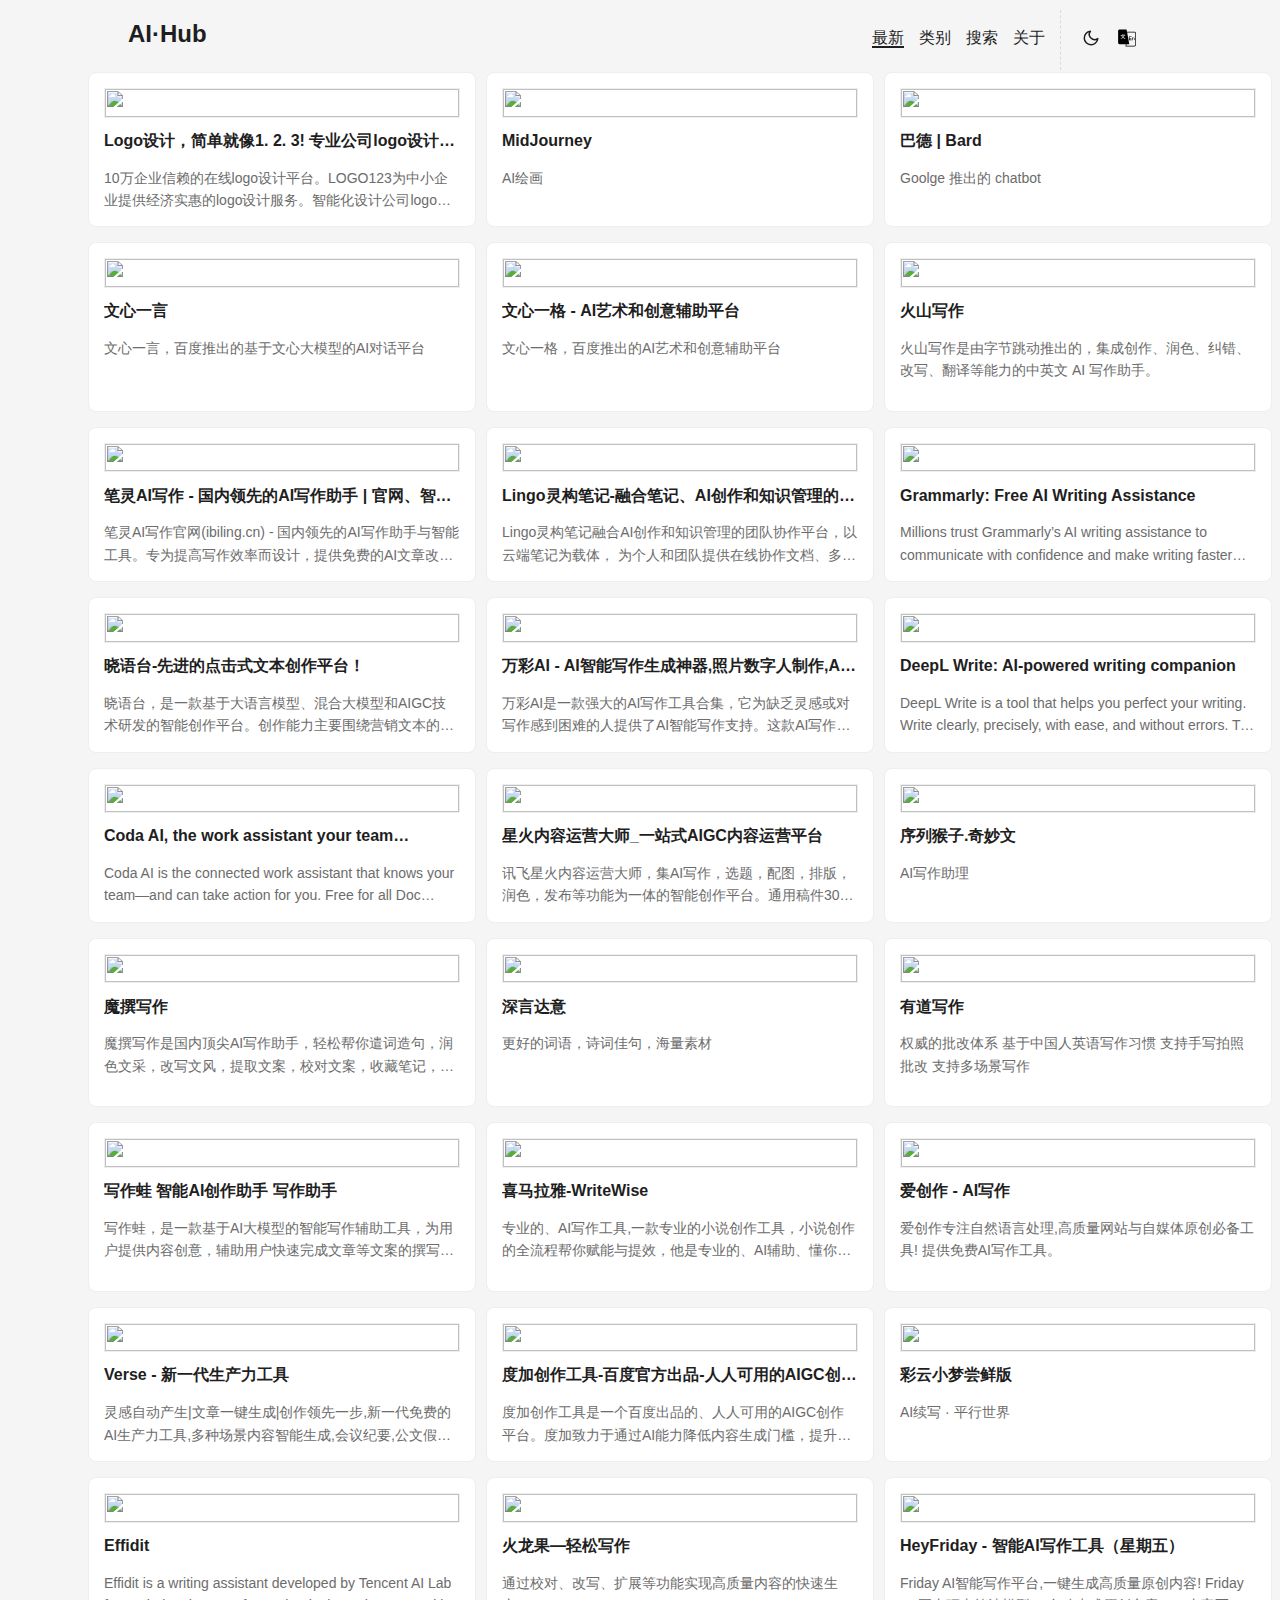
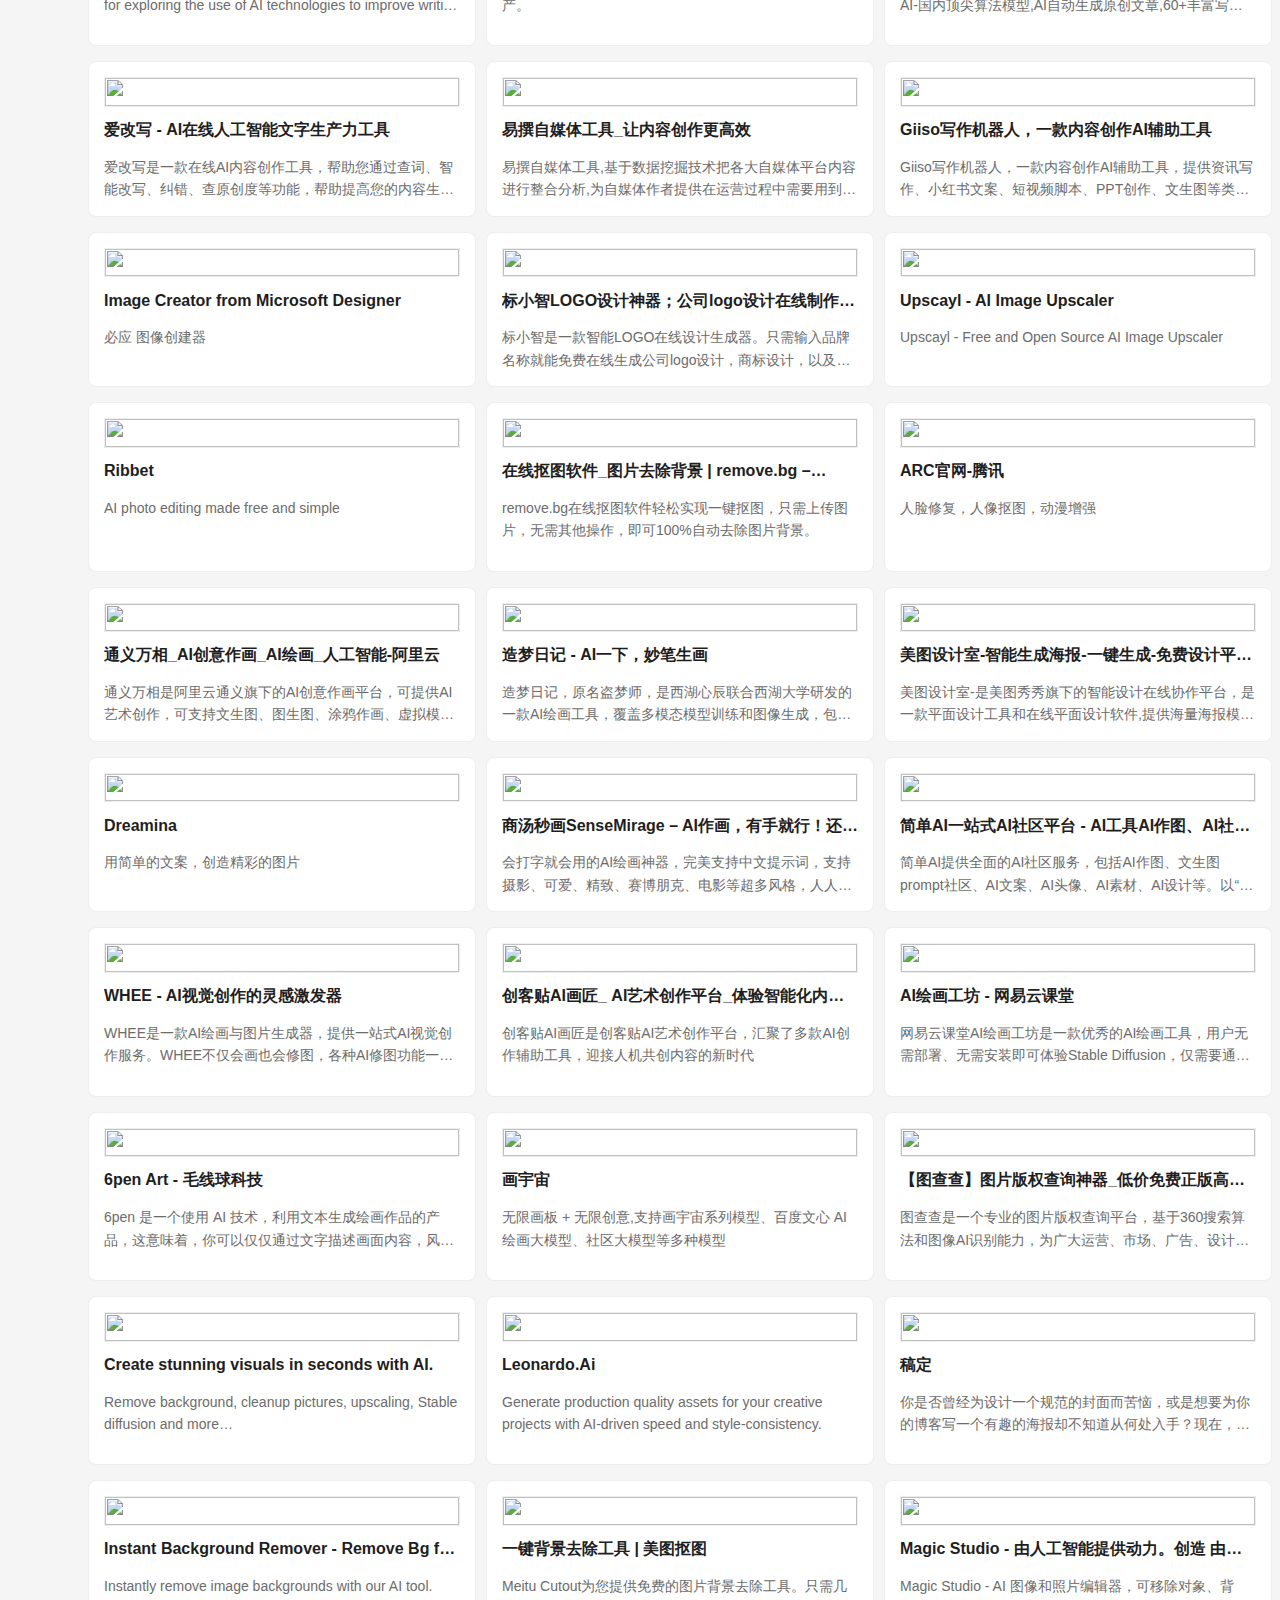
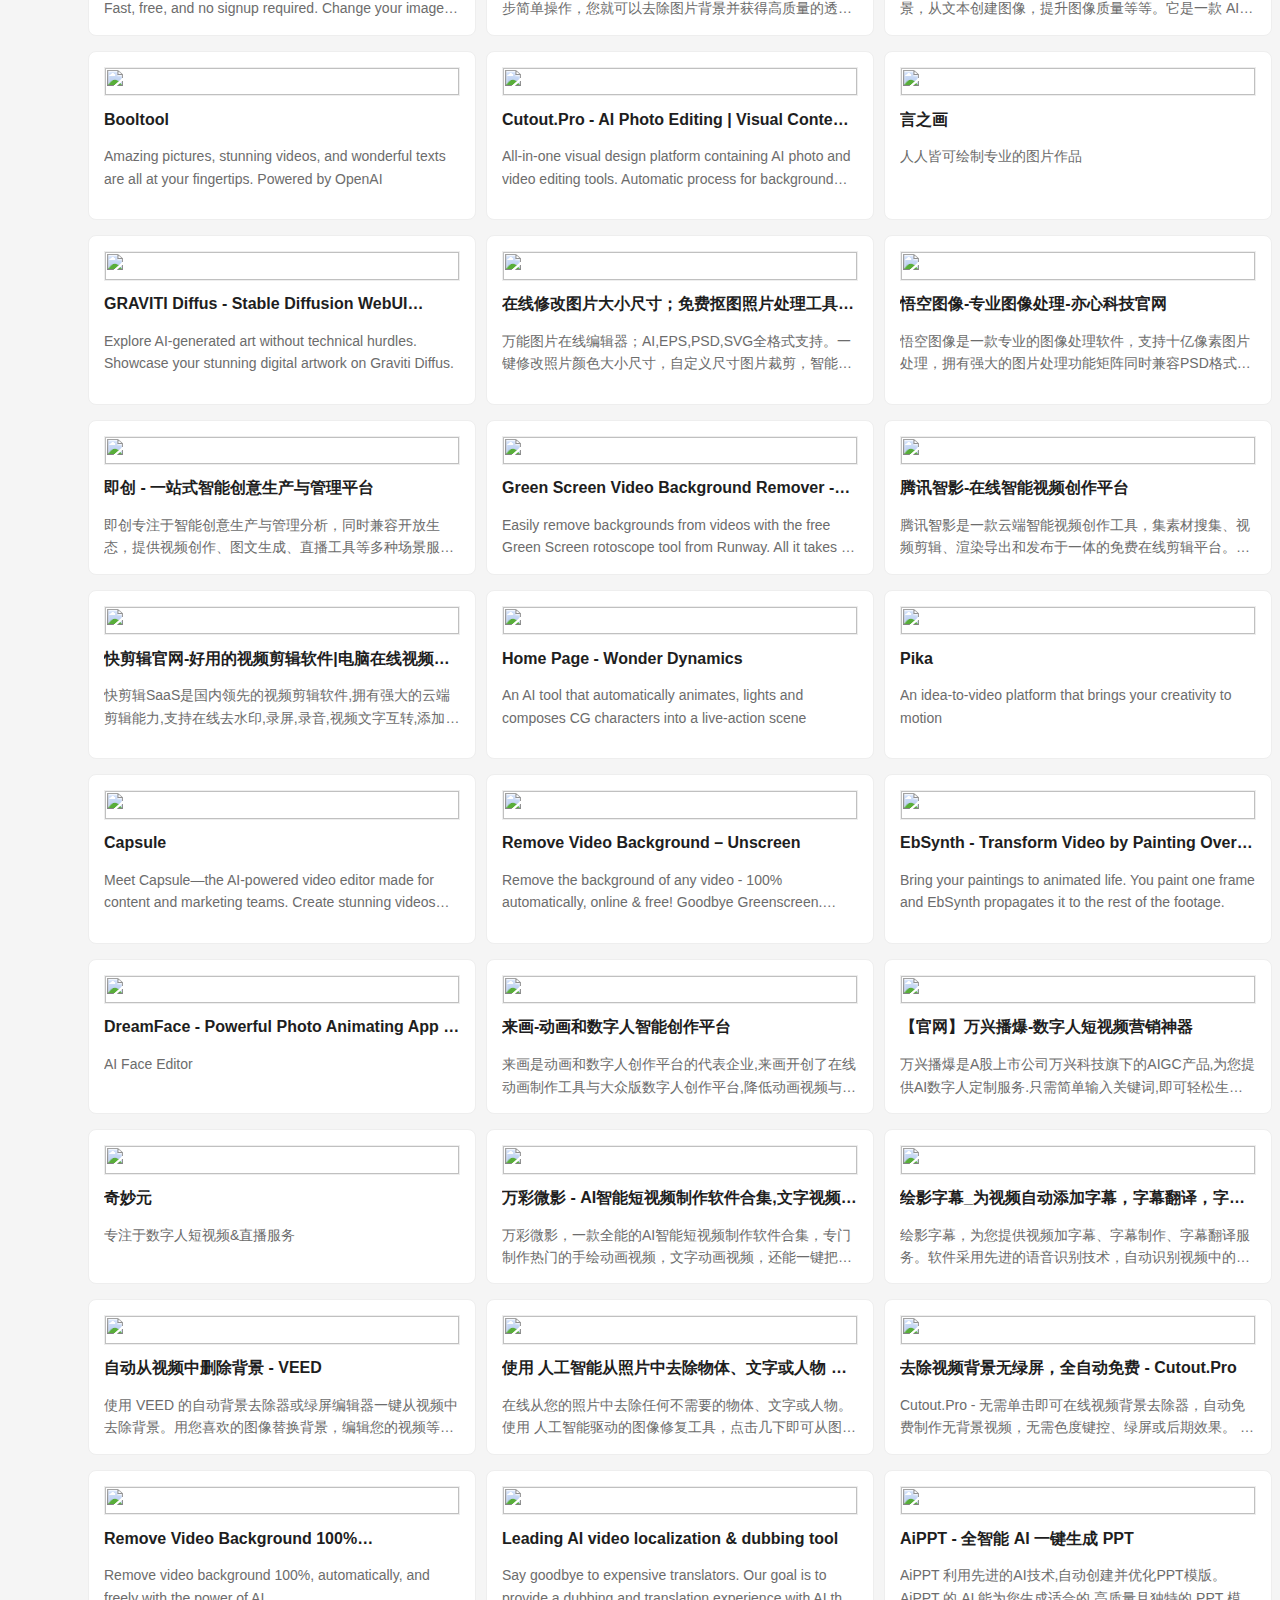
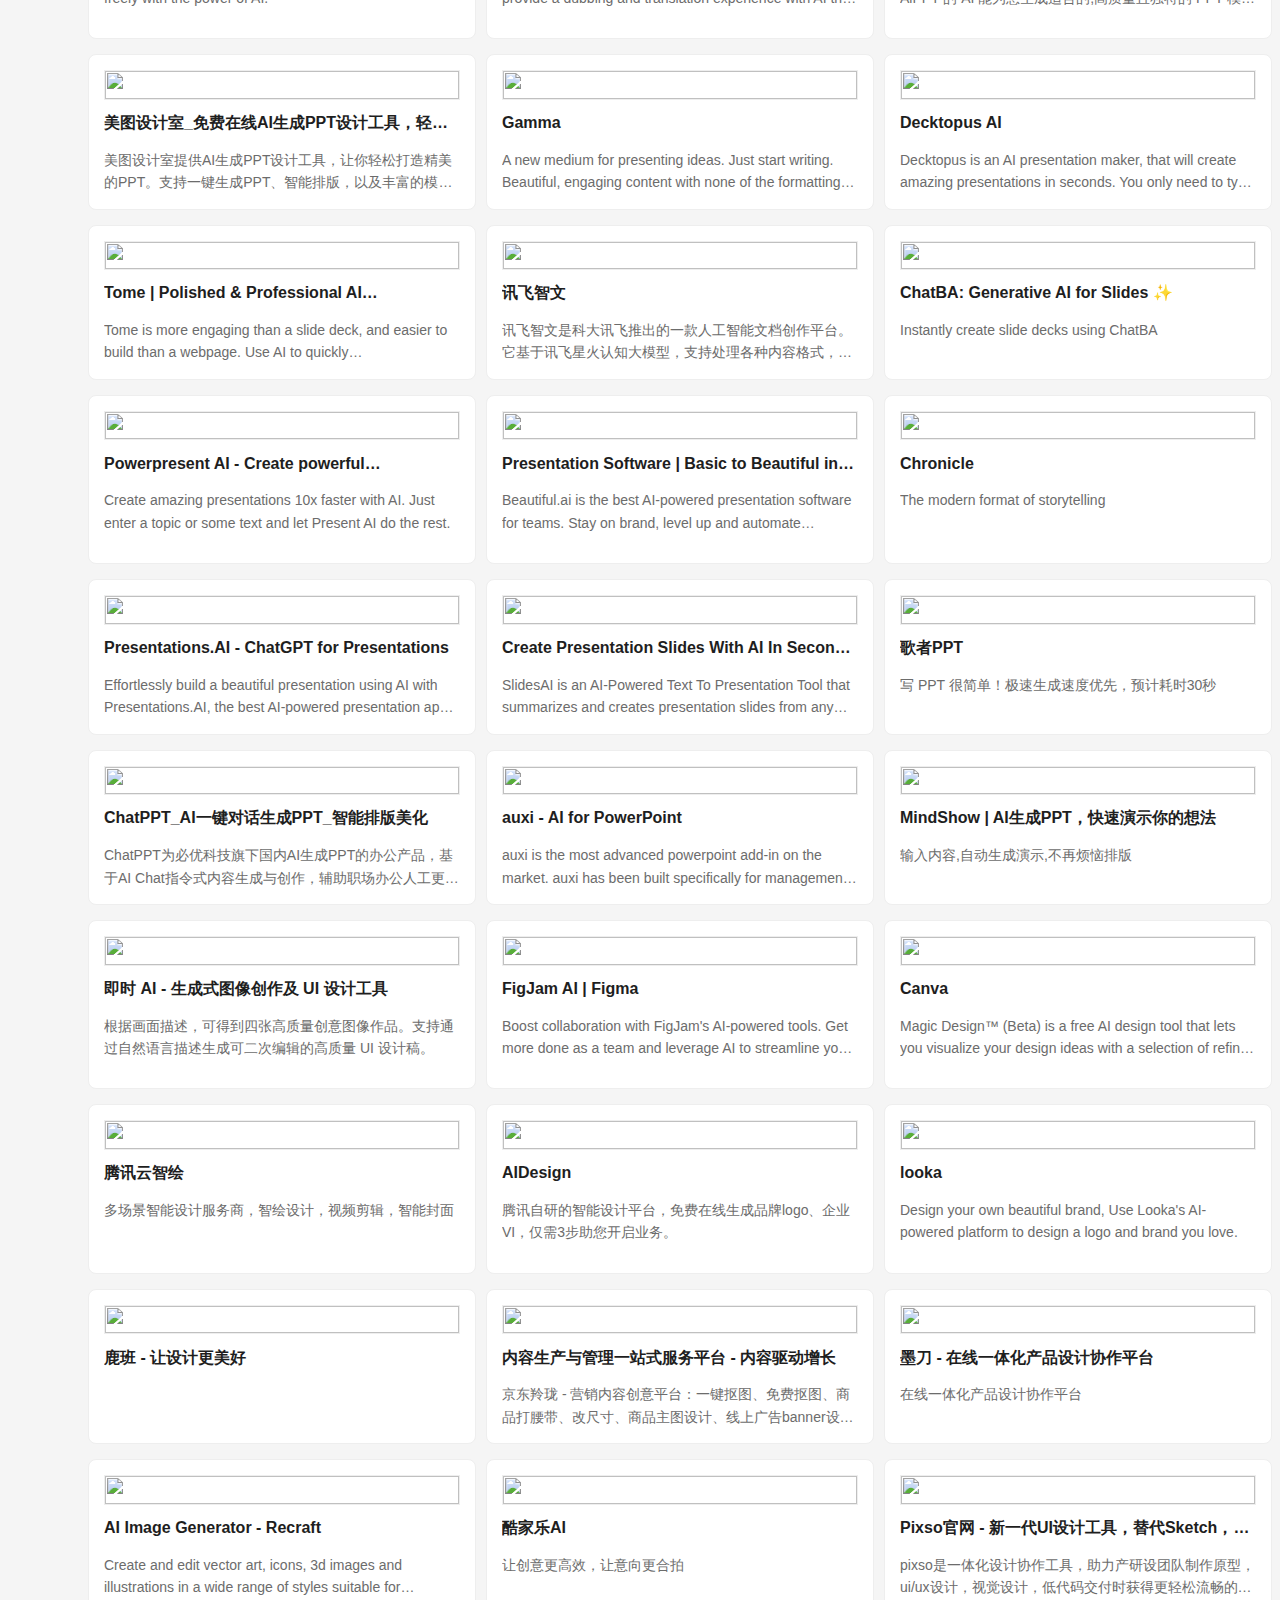
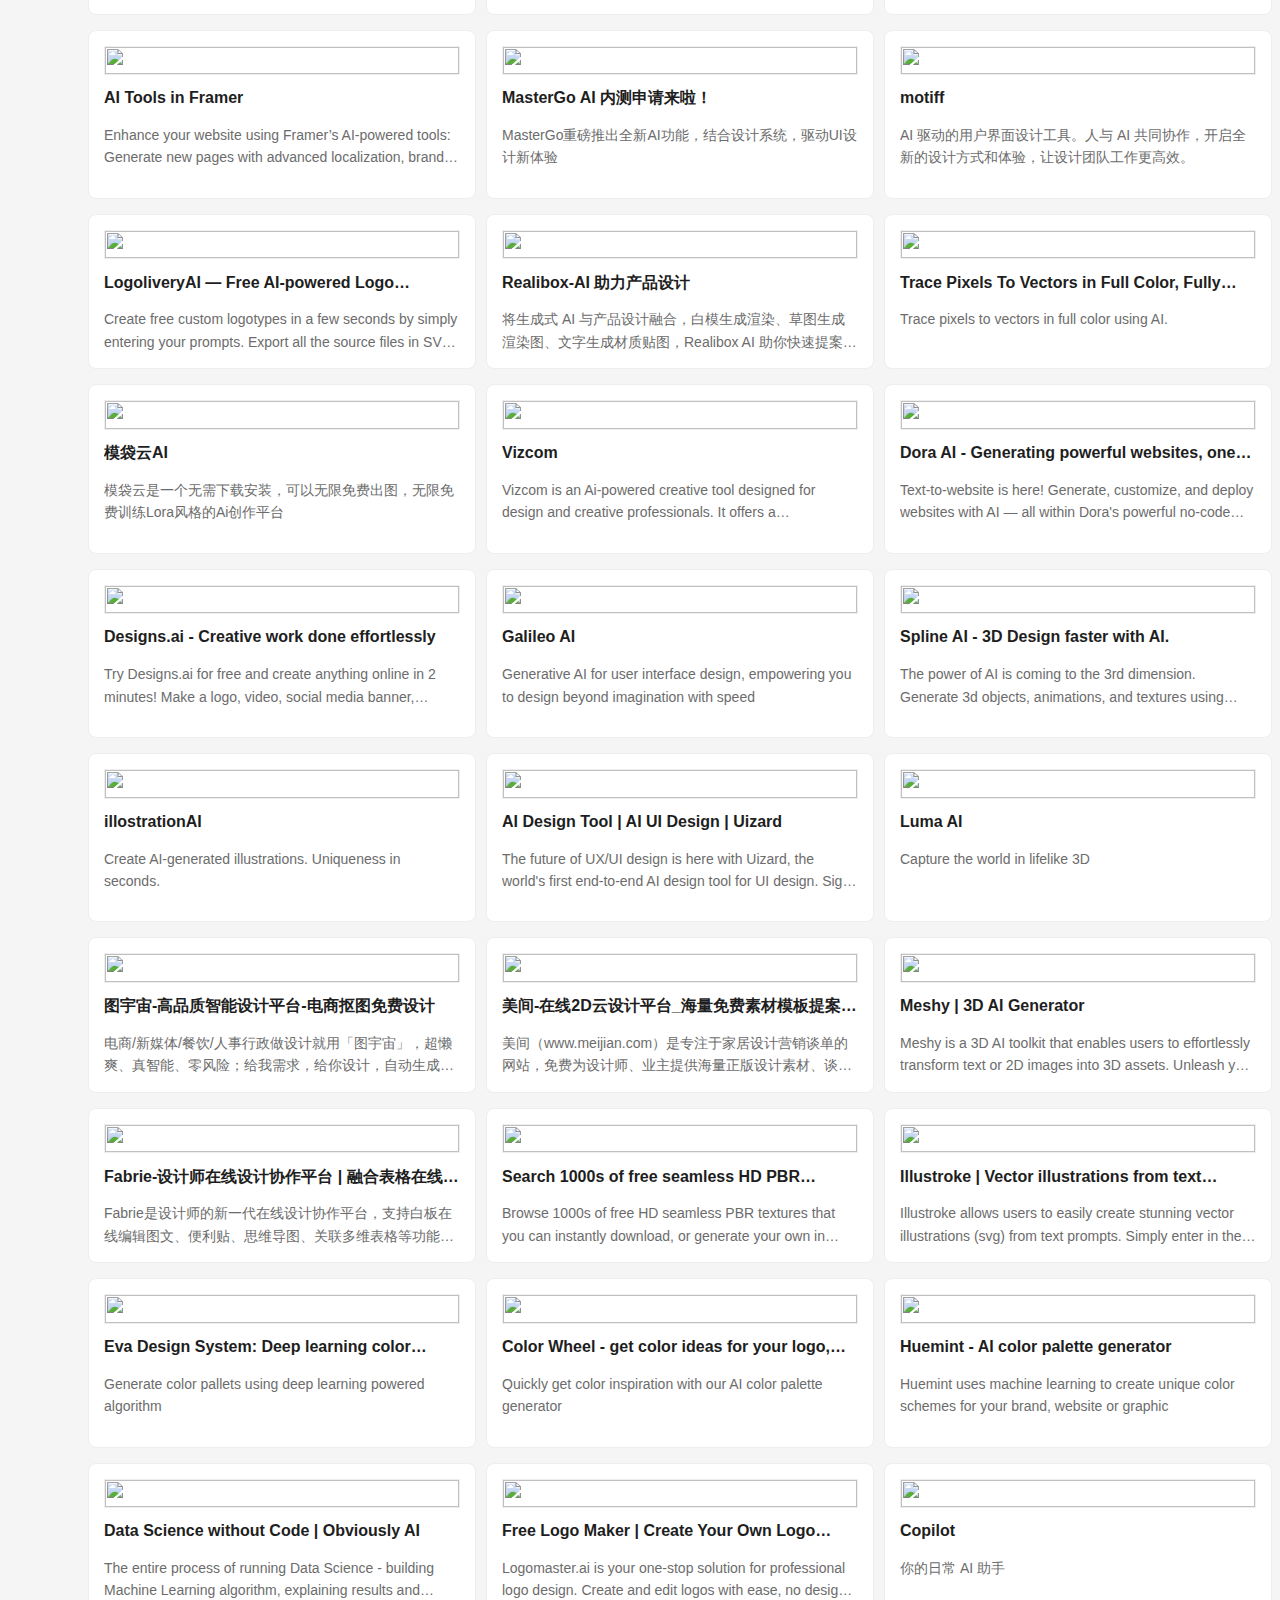
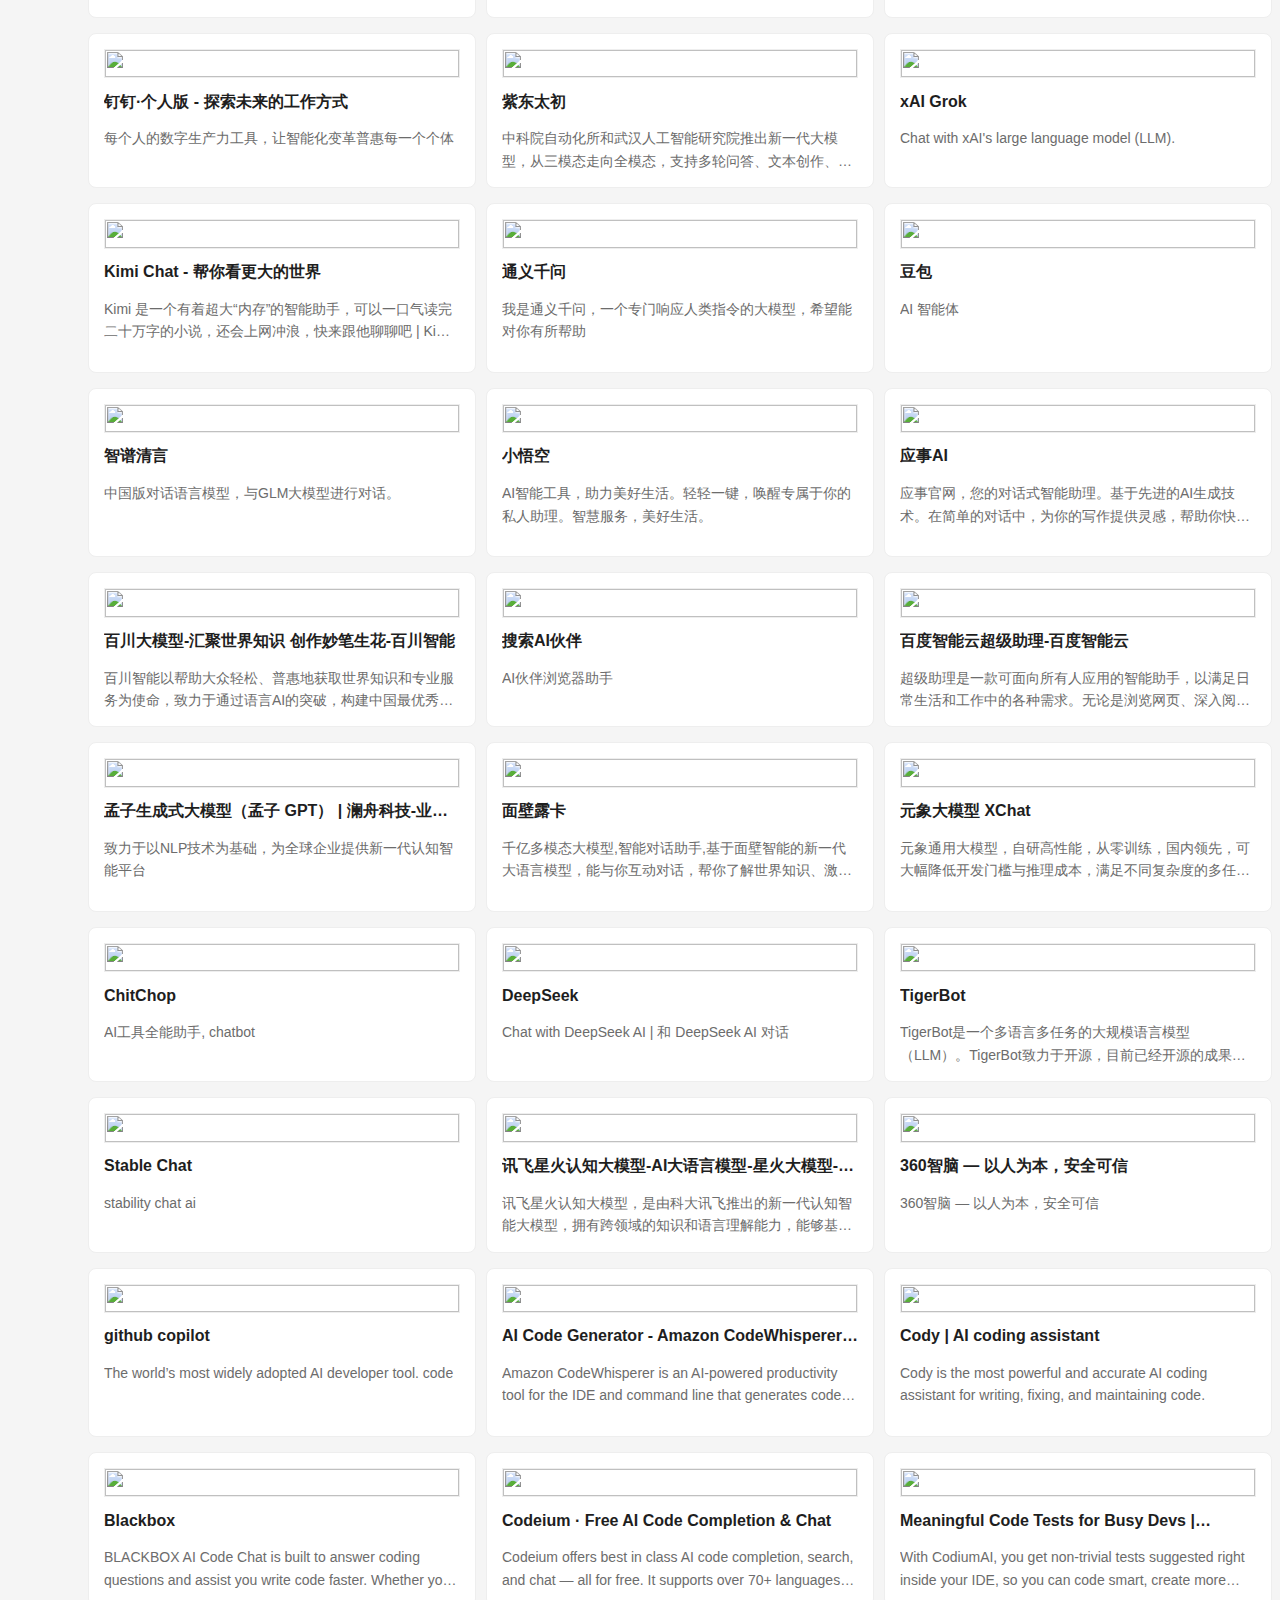
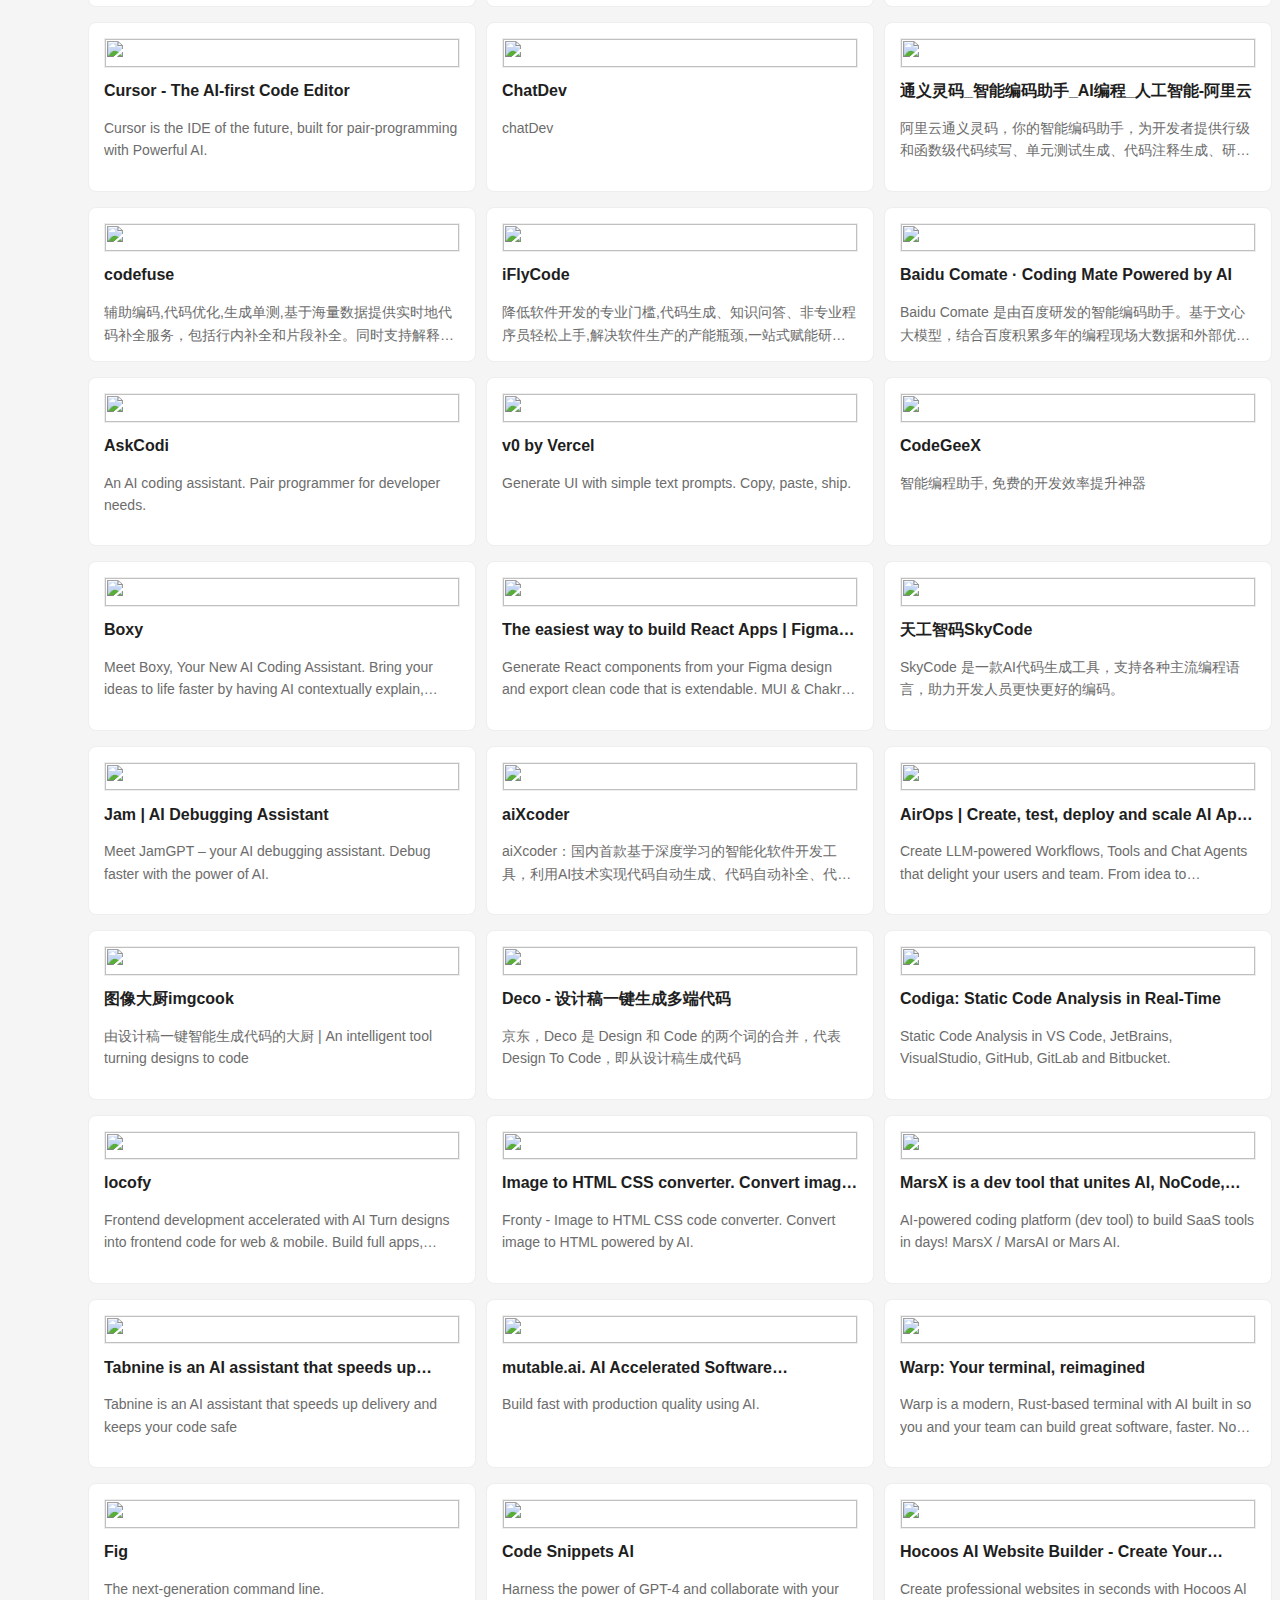
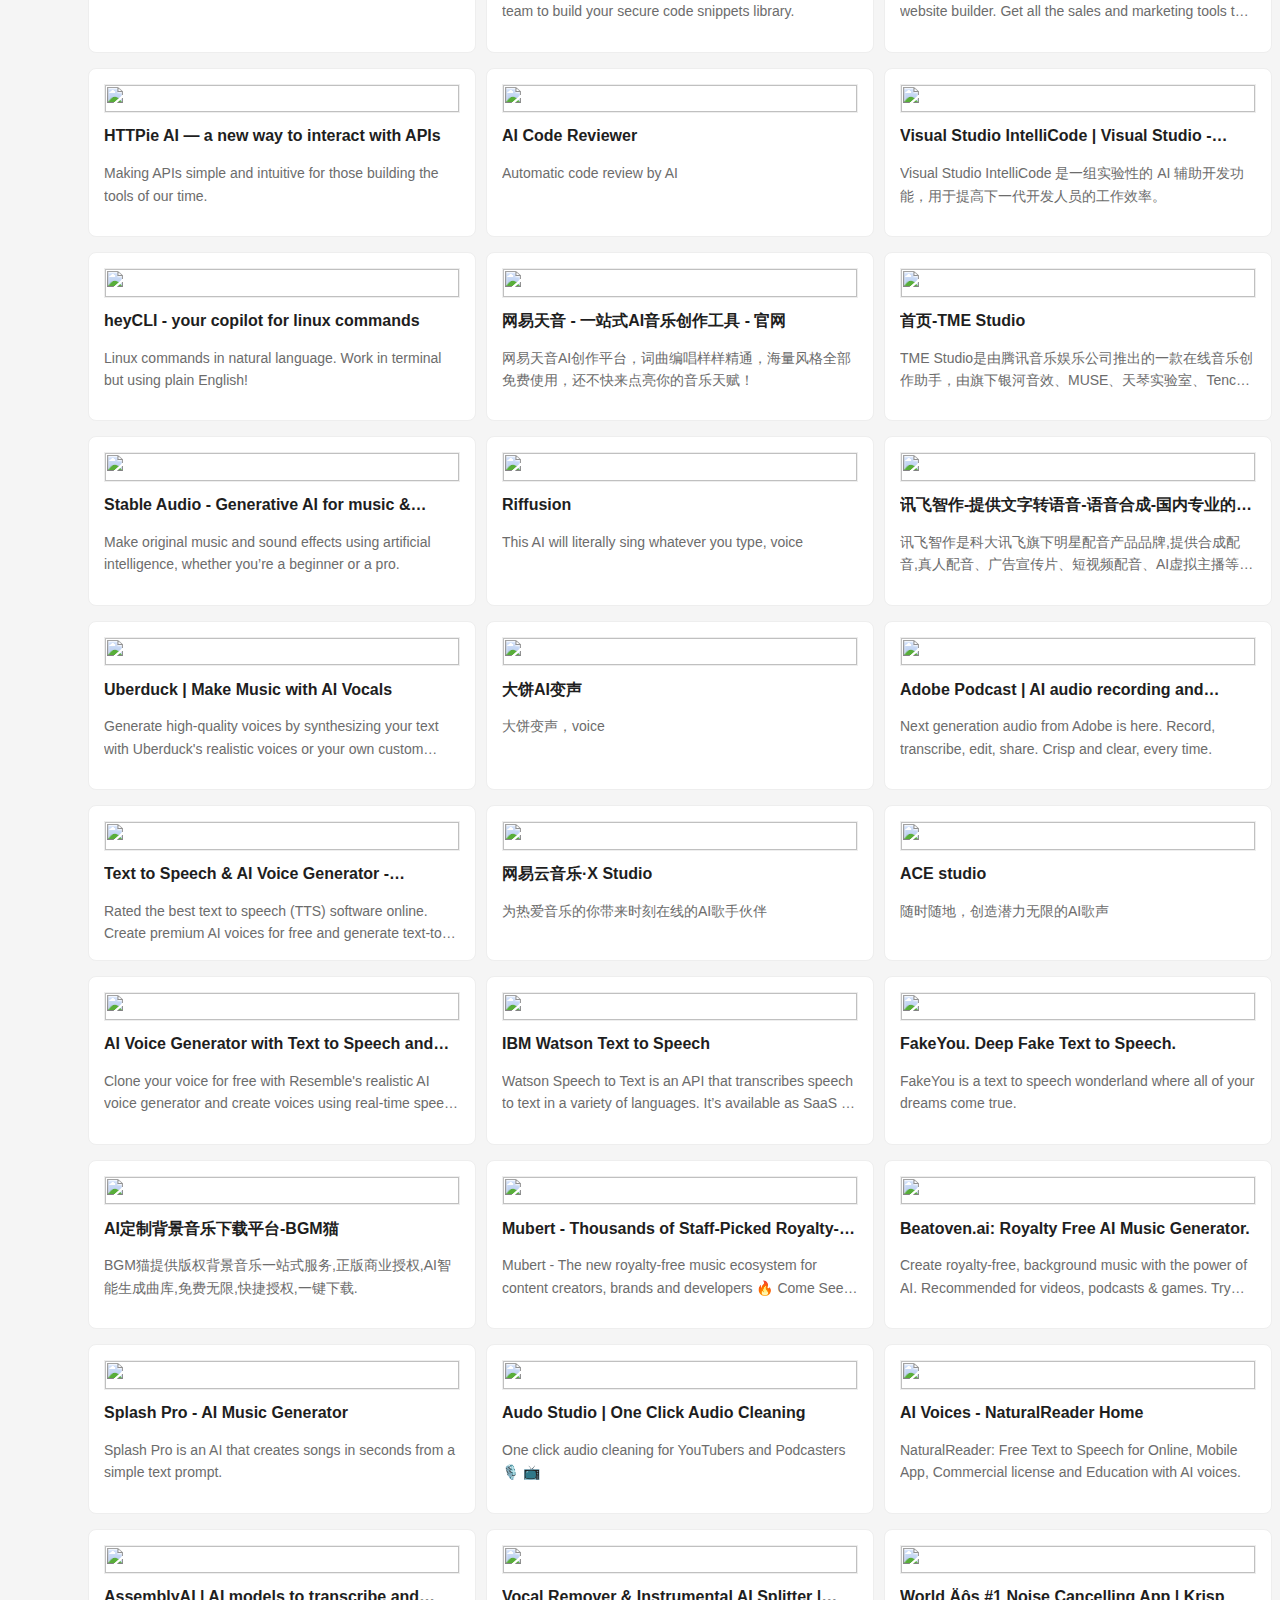
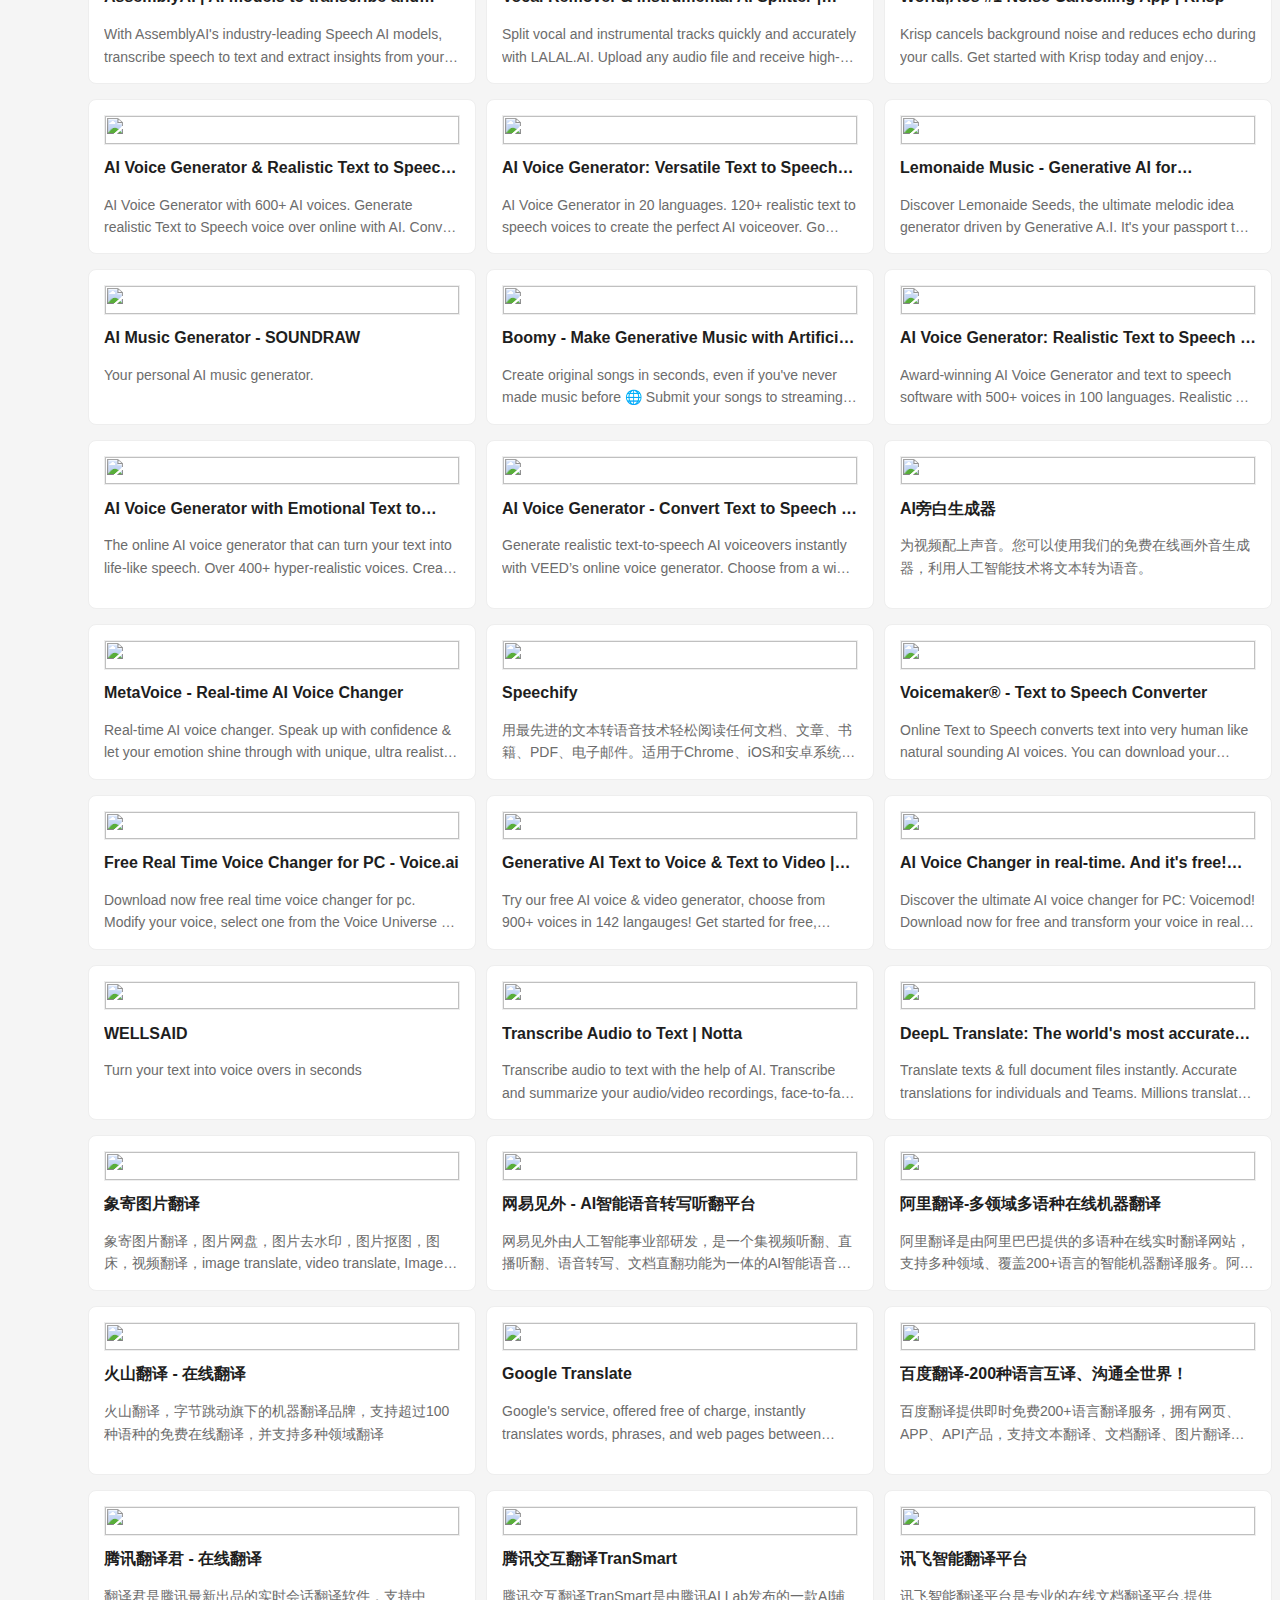
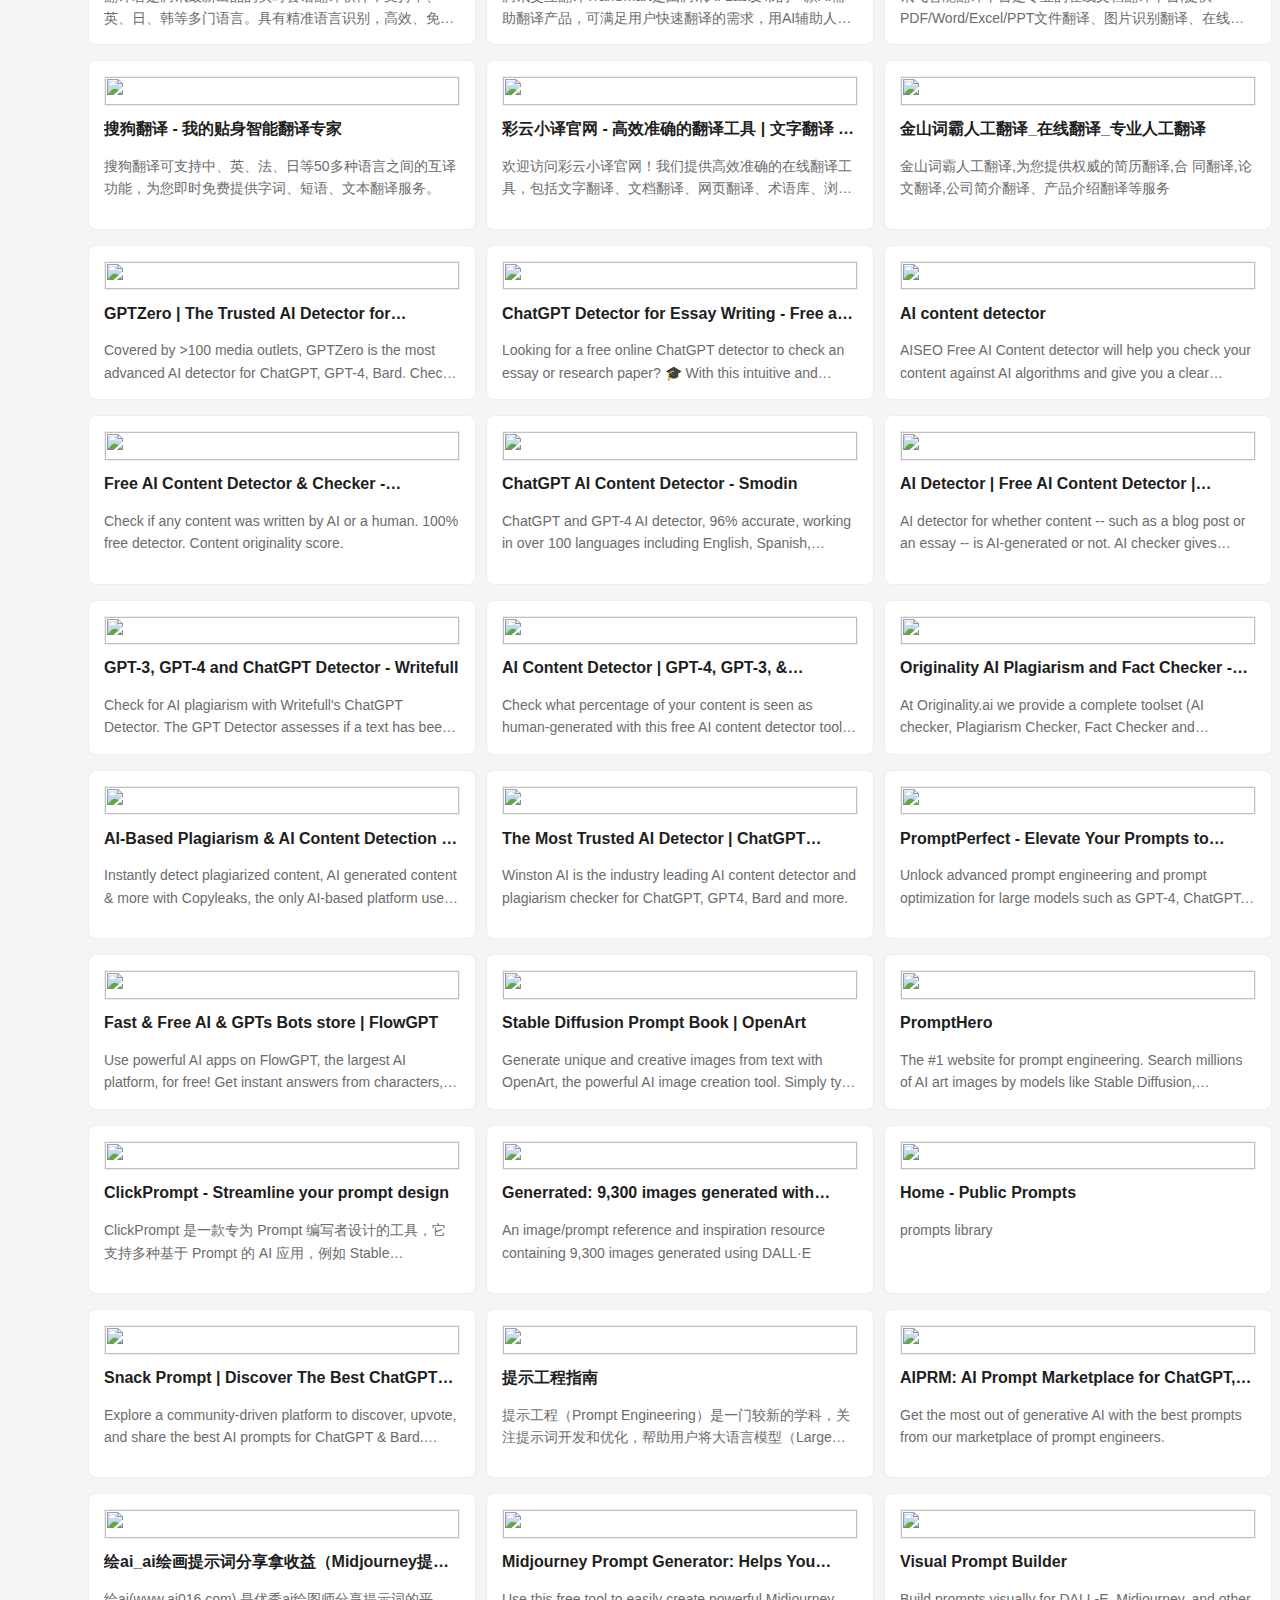
==== index.html @ 4cd839b5 "add html" ====
<!DOCTYPE html>
<html lang="zh-CH">
  <head>
    <title>Ai·Hub</title>
    <link rel="stylesheet" href="../asserts/css/header.css" />
    <link rel="icon" href="http://127.0.0.1:5500/logo.ico" />
    <script src="https://ajax.googleapis.com/ajax/libs/jquery/3.5.1/jquery.min.js"></script>
  </head>
  <body class="list" id="top">
    <script>
      if (localStorage.getItem("pref-theme") === "dark") {
        document.body.classList.add("dark");
      } else if (localStorage.getItem("pref-theme") === "light") {
        document.body.classList.remove("dark");
      } else if (window.matchMedia("(prefers-color-scheme: dark)").matches) {
        document.body.classList.add("dark");
      }
    </script>

    <header class="header">
      <nav class="nav">
        <div class="header-title">
          <!-- <img src="http://127.0.0.1:5500/logo.svg" alt="" /> -->
          <!-- <img src="http://127.0.0.1:5500/logo.svg"></img> -->

          <a
            href="https://lilianweng.github.io/"
            accesskey="h"
            title="Ai Hub (Alt + H)"
            >AI·Hub</a
          >
        </div>

        <ul id="menu">
          <li>
            <a href="http://127.0.0.1:5500" title="最新">
              
              <span class="active">最新</span>
              
            </a>
          </li>
          <li>
            <a href="http://127.0.0.1:5500/categories" title="类别">
              
              <span>类别</span>
              
            </a>
          </li>
          <li>
            <a href="http://127.0.0.1:5500/search" title="搜索" id="search">
              
              <span>搜索</span>
              
            </a>
          </li>
          <li>
            <a href="http://127.0.0.1:5500/about" title="关于">
              
              <span>关于</span>
              
            </a>
          </li>
          <li class="delimiter"></li>

          <div class="logo">
            <li>
              <span class="logo-switches">
                <button id="theme-toggle" accesskey="t" title="(Alt + T)">
                  <svg
                    id="moon"
                    xmlns="http://www.w3.org/2000/svg"
                    width="24"
                    height="24"
                    viewBox="0 0 24 24"
                    fill="none"
                    stroke="currentColor"
                    stroke-width="2"
                    stroke-linecap="round"
                    stroke-linejoin="round"
                  >
                    <path
                      d="M21 12.79A9 9 0 1 1 11.21 3 7 7 0 0 0 21 12.79z"
                    ></path>
                  </svg>
                  <svg
                    id="sun"
                    xmlns="http://www.w3.org/2000/svg"
                    width="24"
                    height="24"
                    viewBox="0 0 24 24"
                    fill="none"
                    stroke="currentColor"
                    stroke-width="2"
                    stroke-linecap="round"
                    stroke-linejoin="round"
                  >
                    <circle cx="12" cy="12" r="5"></circle>
                    <line x1="12" y1="1" x2="12" y2="3"></line>
                    <line x1="12" y1="21" x2="12" y2="23"></line>
                    <line x1="4.22" y1="4.22" x2="5.64" y2="5.64"></line>
                    <line x1="18.36" y1="18.36" x2="19.78" y2="19.78"></line>
                    <line x1="1" y1="12" x2="3" y2="12"></line>
                    <line x1="21" y1="12" x2="23" y2="12"></line>
                    <line x1="4.22" y1="19.78" x2="5.64" y2="18.36"></line>
                    <line x1="18.36" y1="5.64" x2="19.78" y2="4.22"></line>
                  </svg>
                </button>
              </span>
            </li>
            <li>
              <span class="language-switchs">
                <button id="language-toggle" accesskey="l" title="(Alt + L)">
                  <svg
                    t="1701707425758"
                    class="icon"
                    viewBox="0 0 1070 1024"
                    version="1.1"
                    xmlns="http://www.w3.org/2000/svg"
                    p-id="11890"
                    width="200"
                    height="200"
                  >
                    <path
                      d="M232.58156522 358.13286957C244.86956522 394.4626087 265.17147826 425.984 293.48730435 453.76556522c24.04173913-26.17878261 42.2066087-58.23443478 53.96034782-95.63269565H232.58156522z"
                      p-id="11891"
                    ></path>
                    <path
                      d="M981.61530435 143.36h-448.77913044L507.19165217 6.05495652h-416.72347826c-45.94643478 0-83.34469565 37.39826087-83.34469565 83.34469565v708.42991305c0 45.94643478 37.39826087 83.34469565 83.34469565 83.34469565h379.85947826l-30.45286956 137.30504348h541.74052174c45.94643478 0 83.34469565-37.39826087 83.34469565-83.34469565V226.70469565c0-45.94643478-37.39826087-83.34469565-83.34469565-83.34469565zM415.83304348 564.35756522c-49.152-18.16486957-89.75582609-41.13808696-122.34573913-67.85113044-34.19269565 30.45286957-76.93356522 52.89182609-126.61982609 66.7826087l-17.09634783-28.31582609c48.61773913-12.82226087 89.22156522-32.05565217 121.2772174-59.30295652-33.12417391-33.65843478-56.0973913-72.65947826-68.91965218-117.00313044h-46.48069565v-32.05565217H276.92521739c-7.47965217-13.89078261-17.09634783-27.24730435-28.31582609-40.06956522l32.05565218-11.75373913c11.21947826 14.42504348 21.37043478 31.5213913 30.45286956 51.28904348h115.9346087v32.05565218h-46.48069565c-14.95930435 45.94643478-36.32973913 84.41321739-64.64556522 115.40034782 31.5213913 25.11026087 71.05669565 45.94643478 117.5373913 63.04278261l-17.63060869 27.78156522z m607.45460869 370.24278261c0 22.97321739-18.69913043 41.67234783-41.67234782 41.67234782H492.23234783l20.83617391-95.63269565h156.53843478l-89.22156522-497.39686957-0.53426087 2.67130435-3.73982608-19.76765217 1.06852174 0.53426087-32.58991305-181.64869565H982.14956522c22.97321739 0 41.67234783 18.69913043 41.67234782 41.67234782v707.89565218z"
                      p-id="11892"
                    ></path>
                    <path
                      d="M684.56626087 541.38434783h114.86608696v-30.45286957h-114.86608696V450.02573913h122.34573913v-30.45286956h-158.14121739v219.04695652h162.94956522V608.16695652h-127.15408696v-66.78260869z m239.88313043-65.71408696c-9.61669565 0-18.16486957 1.60278261-26.1787826 5.87686956-7.47965217 3.73982609-14.95930435 9.61669565-20.83617392 17.09634783V479.94434783h-34.72695652v158.67547826h34.72695652v-95.63269566c1.06852174-12.82226087 5.3426087-22.43895652 12.82226087-29.38434782 6.41113043-5.87686957 13.89078261-9.08243478 22.43895652-9.08243478 24.04173913 0 35.79547826 12.82226087 35.79547826 39.00104347v94.56417392h34.72695653v-97.76973913c1.06852174-43.27513043-19.2333913-64.64556522-58.76869566-64.64556522z"
                      p-id="11893"
                    ></path>
                  </svg>
                </button>
              </span>
            </li>
          </div>
        </ul>
      </nav>
    </header>
    <main>
      
<div class="tab-content">
  <div class="card-content">
    
    <card>
      <a href="https://www.logo123.com/" target="_blank">
        <img src="asserts/img/www_logo123_com.png" alt="" />
      </a>
      <header class="entry-header">
        <h2>Logo设计，简单就像1. 2. 3! 专业公司logo设计平台 - LOGO123</h2>
      </header>
      <section class="entry-content">
        <p>10万企业信赖的在线logo设计平台。LOGO123为中小企业提供经济实惠的logo设计服务。智能化设计公司logo，商标设计，标志设计及企业VI。在线下单，立刻获得原创logo设计方案！</p>
      </section>
      <!-- <footer class="entry-footer">
        <p>Date: April 15, 2022 | Estimated Read</p>
      </footer> -->
      <!-- <a
        class="entry-link"
        aria-label="post link to Learning with not Enough Data Part 3: Data Generation"
        href="https://lilianweng.github.io/posts/2022-04-15-data-gen/"
      ></a> -->
    </card>
    
    <card>
      <a href="https://www.midjourney.com/home" target="_blank">
        <img src="asserts/img/midjourney.png" alt="" />
      </a>
      <header class="entry-header">
        <h2>MidJourney</h2>
      </header>
      <section class="entry-content">
        <p>AI绘画</p>
      </section>
      <!-- <footer class="entry-footer">
        <p>Date: April 15, 2022 | Estimated Read</p>
      </footer> -->
      <!-- <a
        class="entry-link"
        aria-label="post link to Learning with not Enough Data Part 3: Data Generation"
        href="https://lilianweng.github.io/posts/2022-04-15-data-gen/"
      ></a> -->
    </card>
    
    <card>
      <a href="https://bard.google.com/chat/" target="_blank">
        <img src="asserts/img/bard.png" alt="" />
      </a>
      <header class="entry-header">
        <h2>巴德 | Bard</h2>
      </header>
      <section class="entry-content">
        <p>Goolge 推出的 chatbot</p>
      </section>
      <!-- <footer class="entry-footer">
        <p>Date: April 15, 2022 | Estimated Read</p>
      </footer> -->
      <!-- <a
        class="entry-link"
        aria-label="post link to Learning with not Enough Data Part 3: Data Generation"
        href="https://lilianweng.github.io/posts/2022-04-15-data-gen/"
      ></a> -->
    </card>
    
    <card>
      <a href="https://yiyan.baidu.com/" target="_blank">
        <img src="asserts/img/yiyan_baidu_com.png" alt="" />
      </a>
      <header class="entry-header">
        <h2>文心一言</h2>
      </header>
      <section class="entry-content">
        <p>文心一言，百度推出的基于文心大模型的AI对话平台</p>
      </section>
      <!-- <footer class="entry-footer">
        <p>Date: April 15, 2022 | Estimated Read</p>
      </footer> -->
      <!-- <a
        class="entry-link"
        aria-label="post link to Learning with not Enough Data Part 3: Data Generation"
        href="https://lilianweng.github.io/posts/2022-04-15-data-gen/"
      ></a> -->
    </card>
    
    <card>
      <a href="https://yige.baidu.com" target="_blank">
        <img src="asserts/img/yige_baidu_com.png" alt="" />
      </a>
      <header class="entry-header">
        <h2>文心一格 - AI艺术和创意辅助平台</h2>
      </header>
      <section class="entry-content">
        <p>文心一格，百度推出的AI艺术和创意辅助平台</p>
      </section>
      <!-- <footer class="entry-footer">
        <p>Date: April 15, 2022 | Estimated Read</p>
      </footer> -->
      <!-- <a
        class="entry-link"
        aria-label="post link to Learning with not Enough Data Part 3: Data Generation"
        href="https://lilianweng.github.io/posts/2022-04-15-data-gen/"
      ></a> -->
    </card>
    
    <card>
      <a href="https://writingo.net/document" target="_blank">
        <img src="asserts/img/writingo_net.png" alt="" />
      </a>
      <header class="entry-header">
        <h2>火山写作</h2>
      </header>
      <section class="entry-content">
        <p>火山写作是由字节跳动推出的，集成创作、润色、纠错、改写、翻译等能力的中英文 AI 写作助手。</p>
      </section>
      <!-- <footer class="entry-footer">
        <p>Date: April 15, 2022 | Estimated Read</p>
      </footer> -->
      <!-- <a
        class="entry-link"
        aria-label="post link to Learning with not Enough Data Part 3: Data Generation"
        href="https://lilianweng.github.io/posts/2022-04-15-data-gen/"
      ></a> -->
    </card>
    
    <card>
      <a href="https://ibiling.cn/" target="_blank">
        <img src="asserts/img/ibiling_cn.png" alt="" />
      </a>
      <header class="entry-header">
        <h2>笔灵AI写作 - 国内领先的AI写作助手 | 官网、智能工具、免费改写</h2>
      </header>
      <section class="entry-content">
        <p>笔灵AI写作官网(ibiling.cn) - 国内领先的AI写作助手与智能工具。专为提高写作效率而设计，提供免费的AI文章改写、论文辅助、商业计划书撰写等服务。无论是学术写作还是商业文案，笔灵AI写作都能快速生成高质量内容，简化您的写作过程。</p>
      </section>
      <!-- <footer class="entry-footer">
        <p>Date: April 15, 2022 | Estimated Read</p>
      </footer> -->
      <!-- <a
        class="entry-link"
        aria-label="post link to Learning with not Enough Data Part 3: Data Generation"
        href="https://lilianweng.github.io/posts/2022-04-15-data-gen/"
      ></a> -->
    </card>
    
    <card>
      <a href="https://88lingo.com/ai?utm_id=577" target="_blank">
        <img src="asserts/img/88lingo_com.png" alt="" />
      </a>
      <header class="entry-header">
        <h2>Lingo灵构笔记-融合笔记、AI创作和知识管理的团队协作平台</h2>
      </header>
      <section class="entry-content">
        <p>Lingo灵构笔记融合AI创作和知识管理的团队协作平台，以云端笔记为载体， 为个人和团队提供在线协作文档、多维表、流程图、网盘等多形态功能</p>
      </section>
      <!-- <footer class="entry-footer">
        <p>Date: April 15, 2022 | Estimated Read</p>
      </footer> -->
      <!-- <a
        class="entry-link"
        aria-label="post link to Learning with not Enough Data Part 3: Data Generation"
        href="https://lilianweng.github.io/posts/2022-04-15-data-gen/"
      ></a> -->
    </card>
    
    <card>
      <a href="https://www.grammarly.com" target="_blank">
        <img src="asserts/img/www_grammarly_com.png" alt="" />
      </a>
      <header class="entry-header">
        <h2>Grammarly: Free AI Writing Assistance</h2>
      </header>
      <section class="entry-content">
        <p>Millions trust Grammarly’s AI writing assistance to communicate with confidence and make writing faster and more delightful. Getting started is simple — download the app today.</p>
      </section>
      <!-- <footer class="entry-footer">
        <p>Date: April 15, 2022 | Estimated Read</p>
      </footer> -->
      <!-- <a
        class="entry-link"
        aria-label="post link to Learning with not Enough Data Part 3: Data Generation"
        href="https://lilianweng.github.io/posts/2022-04-15-data-gen/"
      ></a> -->
    </card>
    
    <card>
      <a href="https://www.xiaoyutai.com/" target="_blank">
        <img src="asserts/img/www_xiaoyutai_com.png" alt="" />
      </a>
      <header class="entry-header">
        <h2>晓语台-先进的点击式文本创作平台！</h2>
      </header>
      <section class="entry-content">
        <p>晓语台，是一款基于大语言模型、混合大模型和AIGC技术研发的智能创作平台。创作能力主要围绕营销文本的AI创作，覆盖了行业、平台、职业等不同场景500余款创作主题，旨在助力企业与自媒体人便捷高效的获取内容创作灵感和营销物料。</p>
      </section>
      <!-- <footer class="entry-footer">
        <p>Date: April 15, 2022 | Estimated Read</p>
      </footer> -->
      <!-- <a
        class="entry-link"
        aria-label="post link to Learning with not Enough Data Part 3: Data Generation"
        href="https://lilianweng.github.io/posts/2022-04-15-data-gen/"
      ></a> -->
    </card>
    
    <card>
      <a href="https://ai.kezhan365.com/inviteCode/FwJFxy" target="_blank">
        <img src="asserts/img/ai_kezhan365_com.png" alt="" />
      </a>
      <header class="entry-header">
        <h2>万彩AI - AI智能写作生成神器,照片数字人制作,AI短视频制作</h2>
      </header>
      <section class="entry-content">
        <p>万彩AI是一款强大的AI写作工具合集，它为缺乏灵感或对写作感到困难的人提供了AI智能写作支持。这款AI写作生成神器可以快速产出精准、直接可用的文案，它的AI创作准确率高达99%，让您的文案内容编写效率提升90%。</p>
      </section>
      <!-- <footer class="entry-footer">
        <p>Date: April 15, 2022 | Estimated Read</p>
      </footer> -->
      <!-- <a
        class="entry-link"
        aria-label="post link to Learning with not Enough Data Part 3: Data Generation"
        href="https://lilianweng.github.io/posts/2022-04-15-data-gen/"
      ></a> -->
    </card>
    
    <card>
      <a href="https://www.deepl.com/write" target="_blank">
        <img src="asserts/img/www_deepl_com.png" alt="" />
      </a>
      <header class="entry-header">
        <h2>DeepL Write: AI-powered writing companion</h2>
      </header>
      <section class="entry-content">
        <p>DeepL Write is a tool that helps you perfect your writing. Write clearly, precisely, with ease, and without errors. Try for free now!</p>
      </section>
      <!-- <footer class="entry-footer">
        <p>Date: April 15, 2022 | Estimated Read</p>
      </footer> -->
      <!-- <a
        class="entry-link"
        aria-label="post link to Learning with not Enough Data Part 3: Data Generation"
        href="https://lilianweng.github.io/posts/2022-04-15-data-gen/"
      ></a> -->
    </card>
    
    <card>
      <a href="https://coda.io/product/ai" target="_blank">
        <img src="asserts/img/coda_io.png" alt="" />
      </a>
      <header class="entry-header">
        <h2>Coda AI, the work assistant your team deserves - Coda</h2>
      </header>
      <section class="entry-content">
        <p>Coda AI is the connected work assistant that knows your team—and can take action for you. Free for all Doc Makers. Discover what's possible with Coda AI.</p>
      </section>
      <!-- <footer class="entry-footer">
        <p>Date: April 15, 2022 | Estimated Read</p>
      </footer> -->
      <!-- <a
        class="entry-link"
        aria-label="post link to Learning with not Enough Data Part 3: Data Generation"
        href="https://lilianweng.github.io/posts/2022-04-15-data-gen/"
      ></a> -->
    </card>
    
    <card>
      <a href="https://turbodesk.xfyun.cn/" target="_blank">
        <img src="asserts/img/turbodesk_xfyun_cn.png" alt="" />
      </a>
      <header class="entry-header">
        <h2>星火内容运营大师_一站式AIGC内容运营平台</h2>
      </header>
      <section class="entry-content">
        <p>讯飞星火内容运营大师，集AI写作，选题，配图，排版，润色，发布等功能为一体的智能创作平台。通用稿件30分钟生成，深度稿件效率翻番。应用于企业公众号，头条，新闻、等场景。释放创意，让内容创作更轻松！</p>
      </section>
      <!-- <footer class="entry-footer">
        <p>Date: April 15, 2022 | Estimated Read</p>
      </footer> -->
      <!-- <a
        class="entry-link"
        aria-label="post link to Learning with not Enough Data Part 3: Data Generation"
        href="https://lilianweng.github.io/posts/2022-04-15-data-gen/"
      ></a> -->
    </card>
    
    <card>
      <a href="https://wen.mobvoi.com/" target="_blank">
        <img src="asserts/img/wen_mobvoi_com.png" alt="" />
      </a>
      <header class="entry-header">
        <h2>序列猴子.奇妙文</h2>
      </header>
      <section class="entry-content">
        <p>AI写作助理</p>
      </section>
      <!-- <footer class="entry-footer">
        <p>Date: April 15, 2022 | Estimated Read</p>
      </footer> -->
      <!-- <a
        class="entry-link"
        aria-label="post link to Learning with not Enough Data Part 3: Data Generation"
        href="https://lilianweng.github.io/posts/2022-04-15-data-gen/"
      ></a> -->
    </card>
    
    <card>
      <a href="https://x.moyin.com/" target="_blank">
        <img src="asserts/img/x_moyin_com.png" alt="" />
      </a>
      <header class="entry-header">
        <h2>魔撰写作</h2>
      </header>
      <section class="entry-content">
        <p>魔撰写作是国内顶尖AI写作助手，轻松帮你遣词造句，润色文采，改写文风，提取文案，校对文案，收藏笔记，搜索字词，更有多语种翻译，助你文采更上一层楼。</p>
      </section>
      <!-- <footer class="entry-footer">
        <p>Date: April 15, 2022 | Estimated Read</p>
      </footer> -->
      <!-- <a
        class="entry-link"
        aria-label="post link to Learning with not Enough Data Part 3: Data Generation"
        href="https://lilianweng.github.io/posts/2022-04-15-data-gen/"
      ></a> -->
    </card>
    
    <card>
      <a href="https://www.shenyandayi.com/" target="_blank">
        <img src="asserts/img/shenyandayi.png" alt="" />
      </a>
      <header class="entry-header">
        <h2>深言达意</h2>
      </header>
      <section class="entry-content">
        <p>更好的词语，诗词佳句，海量素材</p>
      </section>
      <!-- <footer class="entry-footer">
        <p>Date: April 15, 2022 | Estimated Read</p>
      </footer> -->
      <!-- <a
        class="entry-link"
        aria-label="post link to Learning with not Enough Data Part 3: Data Generation"
        href="https://lilianweng.github.io/posts/2022-04-15-data-gen/"
      ></a> -->
    </card>
    
    <card>
      <a href="https://write.youdao.com/#/homepage" target="_blank">
        <img src="asserts/img/write_youdao_com.png" alt="" />
      </a>
      <header class="entry-header">
        <h2>有道写作</h2>
      </header>
      <section class="entry-content">
        <p>权威的批改体系 基于中国人英语写作习惯 支持手写拍照批改 支持多场景写作</p>
      </section>
      <!-- <footer class="entry-footer">
        <p>Date: April 15, 2022 | Estimated Read</p>
      </footer> -->
      <!-- <a
        class="entry-link"
        aria-label="post link to Learning with not Enough Data Part 3: Data Generation"
        href="https://lilianweng.github.io/posts/2022-04-15-data-gen/"
      ></a> -->
    </card>
    
    <card>
      <a href="https://littlefrog.ai/" target="_blank">
        <img src="asserts/img/littlefrog_ai.png" alt="" />
      </a>
      <header class="entry-header">
        <h2>写作蛙 智能AI创作助手 写作助手</h2>
      </header>
      <section class="entry-content">
        <p>写作蛙，是一款基于AI大模型的智能写作辅助工具，为用户提供内容创意，辅助用户快速完成文章等文案的撰写，支持标题创作、文章创作、现代诗创作、智能问答、续写等功能。</p>
      </section>
      <!-- <footer class="entry-footer">
        <p>Date: April 15, 2022 | Estimated Read</p>
      </footer> -->
      <!-- <a
        class="entry-link"
        aria-label="post link to Learning with not Enough Data Part 3: Data Generation"
        href="https://lilianweng.github.io/posts/2022-04-15-data-gen/"
      ></a> -->
    </card>
    
    <card>
      <a href="https://www.ximalaya.com/gatekeeper/write-wise-web" target="_blank">
        <img src="asserts/img/www_ximalaya_com.png" alt="" />
      </a>
      <header class="entry-header">
        <h2>喜马拉雅-WriteWise</h2>
      </header>
      <section class="entry-content">
        <p>专业的、AI写作工具,一款专业的小说创作工具，小说创作的全流程帮你赋能与提效，他是专业的、AI辅助、懂你的、作家助手</p>
      </section>
      <!-- <footer class="entry-footer">
        <p>Date: April 15, 2022 | Estimated Read</p>
      </footer> -->
      <!-- <a
        class="entry-link"
        aria-label="post link to Learning with not Enough Data Part 3: Data Generation"
        href="https://lilianweng.github.io/posts/2022-04-15-data-gen/"
      ></a> -->
    </card>
    
    <card>
      <a href="https://ai.zaker.cn" target="_blank">
        <img src="asserts/img/ai_zaker_cn.png" alt="" />
      </a>
      <header class="entry-header">
        <h2>爱创作 - AI写作</h2>
      </header>
      <section class="entry-content">
        <p>爱创作专注自然语言处理,高质量网站与自媒体原创必备工具! 提供免费AI写作工具。</p>
      </section>
      <!-- <footer class="entry-footer">
        <p>Date: April 15, 2022 | Estimated Read</p>
      </footer> -->
      <!-- <a
        class="entry-link"
        aria-label="post link to Learning with not Enough Data Part 3: Data Generation"
        href="https://lilianweng.github.io/posts/2022-04-15-data-gen/"
      ></a> -->
    </card>
    
    <card>
      <a href="https://verse.app.yinxiang.com/product/" target="_blank">
        <img src="asserts/img/verse_app_yinxiang_com.png" alt="" />
      </a>
      <header class="entry-header">
        <h2>Verse - 新一代生产力工具</h2>
      </header>
      <section class="entry-content">
        <p>灵感自动产生|文章一键生成|创作领先一步,新一代免费的AI生产力工具,多种场景内容智能生成,会议纪要,公文假条,小说作文,日报,新闻稿,广告创作等等高效产出</p>
      </section>
      <!-- <footer class="entry-footer">
        <p>Date: April 15, 2022 | Estimated Read</p>
      </footer> -->
      <!-- <a
        class="entry-link"
        aria-label="post link to Learning with not Enough Data Part 3: Data Generation"
        href="https://lilianweng.github.io/posts/2022-04-15-data-gen/"
      ></a> -->
    </card>
    
    <card>
      <a href="https://aigc.baidu.com/" target="_blank">
        <img src="asserts/img/aigc_baidu_com.png" alt="" />
      </a>
      <header class="entry-header">
        <h2>度加创作工具-百度官方出品-人人可用的AIGC创作平台-一站式聚合百度AIGC能力</h2>
      </header>
      <section class="entry-content">
        <p>度加创作工具是一个百度出品的、人人可用的AIGC创作平台。度加致力于通过AI能力降低内容生成门槛，提升创作效率，一站式聚合百度AIGC能力，引领跨时代的内容生产方式。度加的主要功能包括AI成片（图文成片/文字成片）、AI数字人等。自2022年3月百家号开放内测以来，一年时间共计超过45万+百度创作者使用AIGC技术能力，创作700万篇+作品，百度累计分发量超过200亿+。</p>
      </section>
      <!-- <footer class="entry-footer">
        <p>Date: April 15, 2022 | Estimated Read</p>
      </footer> -->
      <!-- <a
        class="entry-link"
        aria-label="post link to Learning with not Enough Data Part 3: Data Generation"
        href="https://lilianweng.github.io/posts/2022-04-15-data-gen/"
      ></a> -->
    </card>
    
    <card>
      <a href="https://if.caiyunai.com" target="_blank">
        <img src="asserts/img/if_caiyunai_com.png" alt="" />
      </a>
      <header class="entry-header">
        <h2>彩云小梦尝鲜版</h2>
      </header>
      <section class="entry-content">
        <p>AI续写 · 平行世界</p>
      </section>
      <!-- <footer class="entry-footer">
        <p>Date: April 15, 2022 | Estimated Read</p>
      </footer> -->
      <!-- <a
        class="entry-link"
        aria-label="post link to Learning with not Enough Data Part 3: Data Generation"
        href="https://lilianweng.github.io/posts/2022-04-15-data-gen/"
      ></a> -->
    </card>
    
    <card>
      <a href="https://effidit.qq.com" target="_blank">
        <img src="asserts/img/effidit_qq_com.png" alt="" />
      </a>
      <header class="entry-header">
        <h2>Effidit</h2>
      </header>
      <section class="entry-content">
        <p>Effidit is a writing assistant developed by Tencent AI Lab for exploring the use of AI technologies to improve writing efficiency and creative experience.</p>
      </section>
      <!-- <footer class="entry-footer">
        <p>Date: April 15, 2022 | Estimated Read</p>
      </footer> -->
      <!-- <a
        class="entry-link"
        aria-label="post link to Learning with not Enough Data Part 3: Data Generation"
        href="https://lilianweng.github.io/posts/2022-04-15-data-gen/"
      ></a> -->
    </card>
    
    <card>
      <a href="https://www.mypitaya.com" target="_blank">
        <img src="asserts/img/www_mypitaya_com.png" alt="" />
      </a>
      <header class="entry-header">
        <h2>火龙果—轻松写作</h2>
      </header>
      <section class="entry-content">
        <p>通过校对、改写、扩展等功能实现高质量内容的快速生产。</p>
      </section>
      <!-- <footer class="entry-footer">
        <p>Date: April 15, 2022 | Estimated Read</p>
      </footer> -->
      <!-- <a
        class="entry-link"
        aria-label="post link to Learning with not Enough Data Part 3: Data Generation"
        href="https://lilianweng.github.io/posts/2022-04-15-data-gen/"
      ></a> -->
    </card>
    
    <card>
      <a href="https://www.heyfriday.cn/home" target="_blank">
        <img src="asserts/img/www_heyfriday_cn.png" alt="" />
      </a>
      <header class="entry-header">
        <h2>HeyFriday - 智能AI写作工具（星期五）</h2>
      </header>
      <section class="entry-content">
        <p>Friday AI智能写作平台,一键生成高质量原创内容! Friday AI-国内顶尖算法模型,AI自动生成原创文章,60+丰富写作模板,十大写作场景全覆盖,支持改写,续写,扩写,搜索引擎优化,全场景媒体运营神器!</p>
      </section>
      <!-- <footer class="entry-footer">
        <p>Date: April 15, 2022 | Estimated Read</p>
      </footer> -->
      <!-- <a
        class="entry-link"
        aria-label="post link to Learning with not Enough Data Part 3: Data Generation"
        href="https://lilianweng.github.io/posts/2022-04-15-data-gen/"
      ></a> -->
    </card>
    
    <card>
      <a href="https://www.aigaixie.com" target="_blank">
        <img src="asserts/img/www_aigaixie_com.png" alt="" />
      </a>
      <header class="entry-header">
        <h2>爱改写 - AI在线人工智能文字生产力工具</h2>
      </header>
      <section class="entry-content">
        <p>爱改写是一款在线AI内容创作工具，帮助您通过查词、智能改写、纠错、查原创度等功能，帮助提高您的内容生产效率。让您在最短时间内创作出更多、更好的内容。</p>
      </section>
      <!-- <footer class="entry-footer">
        <p>Date: April 15, 2022 | Estimated Read</p>
      </footer> -->
      <!-- <a
        class="entry-link"
        aria-label="post link to Learning with not Enough Data Part 3: Data Generation"
        href="https://lilianweng.github.io/posts/2022-04-15-data-gen/"
      ></a> -->
    </card>
    
    <card>
      <a href="https://www.yizhuan5.com" target="_blank">
        <img src="asserts/img/www_yizhuan5_com.png" alt="" />
      </a>
      <header class="entry-header">
        <h2>易撰自媒体工具_让内容创作更高效</h2>
      </header>
      <section class="entry-content">
        <p>易撰自媒体工具,基于数据挖掘技术把各大自媒体平台内容进行整合分析,为自媒体作者提供在运营过程中需要用到的实时热点追踪,爆文素材,视频素材微信文章编辑器排版,标题生成及原创度检测等服务.</p>
      </section>
      <!-- <footer class="entry-footer">
        <p>Date: April 15, 2022 | Estimated Read</p>
      </footer> -->
      <!-- <a
        class="entry-link"
        aria-label="post link to Learning with not Enough Data Part 3: Data Generation"
        href="https://lilianweng.github.io/posts/2022-04-15-data-gen/"
      ></a> -->
    </card>
    
    <card>
      <a href="https://www.giiso.com" target="_blank">
        <img src="asserts/img/www_giiso_com.png" alt="" />
      </a>
      <header class="entry-header">
        <h2>Giiso写作机器人，一款内容创作AI辅助工具</h2>
      </header>
      <section class="entry-content">
        <p>Giiso写作机器人，一款内容创作AI辅助工具，提供资讯写作、小红书文案、短视频脚本、PPT创作、文生图等类型创作，具备智能写作、敏感词检测、智能推荐素材、稿件改写、稿件查重、稿件纠错等功能，是自媒体、新媒体写作的好帮手。</p>
      </section>
      <!-- <footer class="entry-footer">
        <p>Date: April 15, 2022 | Estimated Read</p>
      </footer> -->
      <!-- <a
        class="entry-link"
        aria-label="post link to Learning with not Enough Data Part 3: Data Generation"
        href="https://lilianweng.github.io/posts/2022-04-15-data-gen/"
      ></a> -->
    </card>
    
    <card>
      <a href="https://cn.bing.com/create" target="_blank">
        <img src="asserts/img/cn_bing_com.png" alt="" />
      </a>
      <header class="entry-header">
        <h2>Image Creator from Microsoft Designer</h2>
      </header>
      <section class="entry-content">
        <p>必应 图像创建器</p>
      </section>
      <!-- <footer class="entry-footer">
        <p>Date: April 15, 2022 | Estimated Read</p>
      </footer> -->
      <!-- <a
        class="entry-link"
        aria-label="post link to Learning with not Enough Data Part 3: Data Generation"
        href="https://lilianweng.github.io/posts/2022-04-15-data-gen/"
      ></a> -->
    </card>
    
    <card>
      <a href="https://www.logosc.cn/" target="_blank">
        <img src="asserts/img/www_logosc_cn.png" alt="" />
      </a>
      <header class="entry-header">
        <h2>标小智LOGO设计神器；公司logo设计在线制作生成 - 标小智</h2>
      </header>
      <section class="entry-content">
        <p>标小智是一款智能LOGO在线设计生成器。只需输入品牌名称就能免费在线生成公司logo设计，商标设计，以及配套企业VI助您打造个性品牌。</p>
      </section>
      <!-- <footer class="entry-footer">
        <p>Date: April 15, 2022 | Estimated Read</p>
      </footer> -->
      <!-- <a
        class="entry-link"
        aria-label="post link to Learning with not Enough Data Part 3: Data Generation"
        href="https://lilianweng.github.io/posts/2022-04-15-data-gen/"
      ></a> -->
    </card>
    
    <card>
      <a href="https://www.upscayl.org" target="_blank">
        <img src="asserts/img/www_upscayl_org.png" alt="" />
      </a>
      <header class="entry-header">
        <h2>Upscayl - AI Image Upscaler</h2>
      </header>
      <section class="entry-content">
        <p>Upscayl - Free and Open Source AI Image Upscaler</p>
      </section>
      <!-- <footer class="entry-footer">
        <p>Date: April 15, 2022 | Estimated Read</p>
      </footer> -->
      <!-- <a
        class="entry-link"
        aria-label="post link to Learning with not Enough Data Part 3: Data Generation"
        href="https://lilianweng.github.io/posts/2022-04-15-data-gen/"
      ></a> -->
    </card>
    
    <card>
      <a href="https://ribbet.ai" target="_blank">
        <img src="asserts/img/ribbet_ai.png" alt="" />
      </a>
      <header class="entry-header">
        <h2>Ribbet</h2>
      </header>
      <section class="entry-content">
        <p>AI photo editing made free and simple</p>
      </section>
      <!-- <footer class="entry-footer">
        <p>Date: April 15, 2022 | Estimated Read</p>
      </footer> -->
      <!-- <a
        class="entry-link"
        aria-label="post link to Learning with not Enough Data Part 3: Data Generation"
        href="https://lilianweng.github.io/posts/2022-04-15-data-gen/"
      ></a> -->
    </card>
    
    <card>
      <a href="https://www.remove.bg/zh?aid=kkgjrdhppgtrhbyn&amp;utm_campaign=affiliate+marketing&amp;utm_medium=referral&amp;utm_source=affiliate" target="_blank">
        <img src="asserts/img/www_remove_bg.png" alt="" />
      </a>
      <header class="entry-header">
        <h2>
    在线抠图软件_图片去除背景 | remove.bg – remove.bg
  </h2>
      </header>
      <section class="entry-content">
        <p>remove.bg在线抠图软件轻松实现一键抠图，只需上传图片，无需其他操作，即可100%自动去除图片背景。</p>
      </section>
      <!-- <footer class="entry-footer">
        <p>Date: April 15, 2022 | Estimated Read</p>
      </footer> -->
      <!-- <a
        class="entry-link"
        aria-label="post link to Learning with not Enough Data Part 3: Data Generation"
        href="https://lilianweng.github.io/posts/2022-04-15-data-gen/"
      ></a> -->
    </card>
    
    <card>
      <a href="https://arc.tencent.com/zh/ai-demos" target="_blank">
        <img src="asserts/img/arc_tencent_com.png" alt="" />
      </a>
      <header class="entry-header">
        <h2>ARC官网-腾讯</h2>
      </header>
      <section class="entry-content">
        <p>人脸修复，人像抠图，动漫增强</p>
      </section>
      <!-- <footer class="entry-footer">
        <p>Date: April 15, 2022 | Estimated Read</p>
      </footer> -->
      <!-- <a
        class="entry-link"
        aria-label="post link to Learning with not Enough Data Part 3: Data Generation"
        href="https://lilianweng.github.io/posts/2022-04-15-data-gen/"
      ></a> -->
    </card>
    
    <card>
      <a href="https://wanxiang.aliyun.com/" target="_blank">
        <img src="asserts/img/wanxiang_aliyun_com.png" alt="" />
      </a>
      <header class="entry-header">
        <h2>通义万相_AI创意作画_AI绘画_人工智能-阿里云</h2>
      </header>
      <section class="entry-content">
        <p>通义万相是阿里云通义旗下的AI创意作画平台，可提供AI艺术创作，可支持文生图、图生图、涂鸦作画、虚拟模特、个人写真等多场景的图片创作能力</p>
      </section>
      <!-- <footer class="entry-footer">
        <p>Date: April 15, 2022 | Estimated Read</p>
      </footer> -->
      <!-- <a
        class="entry-link"
        aria-label="post link to Learning with not Enough Data Part 3: Data Generation"
        href="https://lilianweng.github.io/posts/2022-04-15-data-gen/"
      ></a> -->
    </card>
    
    <card>
      <a href="https://zmrj.art/" target="_blank">
        <img src="asserts/img/zmrj_art.png" alt="" />
      </a>
      <header class="entry-header">
        <h2>造梦日记 - AI一下，妙笔生画</h2>
      </header>
      <section class="entry-content">
        <p>造梦日记，原名盗梦师，是西湖心辰联合西湖大学研发的一款AI绘画工具，覆盖多模态模型训练和图像生成，包括二次元头像生成、图片设计等，可应用于绘画、动漫游戏、运营策划和电商等领域，人人都可实现自己的创作梦。</p>
      </section>
      <!-- <footer class="entry-footer">
        <p>Date: April 15, 2022 | Estimated Read</p>
      </footer> -->
      <!-- <a
        class="entry-link"
        aria-label="post link to Learning with not Enough Data Part 3: Data Generation"
        href="https://lilianweng.github.io/posts/2022-04-15-data-gen/"
      ></a> -->
    </card>
    
    <card>
      <a href="https://design.meitu.com/aigc/text-to-image" target="_blank">
        <img src="asserts/img/design_meitu_com.png" alt="" />
      </a>
      <header class="entry-header">
        <h2>美图设计室-智能生成海报-一键生成-免费设计平面设计编辑软件-免费模板图文素材</h2>
      </header>
      <section class="entry-content">
        <p>美图设计室-是美图秀秀旗下的智能设计在线协作平台，是一款平面设计工具和在线平面设计软件,提供海量海报模板,跨境电商模板,跨境电商banner,跨境电商主图,邀请函,公告通知,喜报,logo等免费设计素材和模板,可在线一键稿定设计,智能生成海报,一键换色,一键换装,一键去水印,图片高清修复,无损放大,抠图,拼图。</p>
      </section>
      <!-- <footer class="entry-footer">
        <p>Date: April 15, 2022 | Estimated Read</p>
      </footer> -->
      <!-- <a
        class="entry-link"
        aria-label="post link to Learning with not Enough Data Part 3: Data Generation"
        href="https://lilianweng.github.io/posts/2022-04-15-data-gen/"
      ></a> -->
    </card>
    
    <card>
      <a href="https://www.capcut.cn/ai-tool/" target="_blank">
        <img src="asserts/img/www_capcut_cn.png" alt="" />
      </a>
      <header class="entry-header">
        <h2>Dreamina</h2>
      </header>
      <section class="entry-content">
        <p>用简单的文案，创造精彩的图片</p>
      </section>
      <!-- <footer class="entry-footer">
        <p>Date: April 15, 2022 | Estimated Read</p>
      </footer> -->
      <!-- <a
        class="entry-link"
        aria-label="post link to Learning with not Enough Data Part 3: Data Generation"
        href="https://lilianweng.github.io/posts/2022-04-15-data-gen/"
      ></a> -->
    </card>
    
    <card>
      <a href="https://miaohua.sensetime.com/zh-CN" target="_blank">
        <img src="asserts/img/miaohua_sensetime_com.png" alt="" />
      </a>
      <header class="entry-header">
        <h2>商汤秒画SenseMirage – AI作画，有手就行！还是免费的！</h2>
      </header>
      <section class="entry-content">
        <p>会打字就会用的AI绘画神器，完美支持中文提示词，支持摄影、可爱、精致、赛博朋克、电影等超多风格，人人都可以是插画师！快速创作二次元、写实向等多种风格小姐姐！</p>
      </section>
      <!-- <footer class="entry-footer">
        <p>Date: April 15, 2022 | Estimated Read</p>
      </footer> -->
      <!-- <a
        class="entry-link"
        aria-label="post link to Learning with not Enough Data Part 3: Data Generation"
        href="https://lilianweng.github.io/posts/2022-04-15-data-gen/"
      ></a> -->
    </card>
    
    <card>
      <a href="https://ai.sohu.com/search?_trans_=000019_aidhlltj" target="_blank">
        <img src="asserts/img/ai_sohu_com.png" alt="" />
      </a>
      <header class="entry-header">
        <h2>简单AI一站式AI社区平台 - AI工具AI作图、AI社区、AI素材、AI软件、AI领域知识分享社区-简单AI</h2>
      </header>
      <section class="entry-content">
        <p>简单AI提供全面的AI社区服务，包括AI作图、文生图prompt社区、AI文案、AI头像、AI素材、AI设计等。以“快人一步，轻松玩转AI”
        为理念，致力于让每一个用户都能便捷地使用和理解人工智能。</p>
      </section>
      <!-- <footer class="entry-footer">
        <p>Date: April 15, 2022 | Estimated Read</p>
      </footer> -->
      <!-- <a
        class="entry-link"
        aria-label="post link to Learning with not Enough Data Part 3: Data Generation"
        href="https://lilianweng.github.io/posts/2022-04-15-data-gen/"
      ></a> -->
    </card>
    
    <card>
      <a href="https://www.whee.com/" target="_blank">
        <img src="asserts/img/www_whee_com.png" alt="" />
      </a>
      <header class="entry-header">
        <h2>WHEE - AI视觉创作的灵感激发器</h2>
      </header>
      <section class="entry-content">
        <p>WHEE是一款AI绘画与图片生成器，提供一站式AI视觉创作服务。WHEE不仅会画也会修图，各种AI修图功能一应俱全。使用门槛低，用户只需用自然语言表述需求，就能轻松上手。在画廊中，用户可以欣赏并学习来自多领域创作者的精美作品，为创作提供丰富的灵感来源，进而促进二创和设计师间的交流与合作。</p>
      </section>
      <!-- <footer class="entry-footer">
        <p>Date: April 15, 2022 | Estimated Read</p>
      </footer> -->
      <!-- <a
        class="entry-link"
        aria-label="post link to Learning with not Enough Data Part 3: Data Generation"
        href="https://lilianweng.github.io/posts/2022-04-15-data-gen/"
      ></a> -->
    </card>
    
    <card>
      <a href="https://aiart.chuangkit.com/landingpage" target="_blank">
        <img src="asserts/img/aiart_chuangkit_com.png" alt="" />
      </a>
      <header class="entry-header">
        <h2>创客贴AI画匠_ AI艺术创作平台_体验智能化内容生成</h2>
      </header>
      <section class="entry-content">
        <p>创客贴AI画匠是创客贴AI艺术创作平台，汇聚了多款AI创作辅助工具，迎接人机共创内容的新时代</p>
      </section>
      <!-- <footer class="entry-footer">
        <p>Date: April 15, 2022 | Estimated Read</p>
      </footer> -->
      <!-- <a
        class="entry-link"
        aria-label="post link to Learning with not Enough Data Part 3: Data Generation"
        href="https://lilianweng.github.io/posts/2022-04-15-data-gen/"
      ></a> -->
    </card>
    
    <card>
      <a href="https://ke.study.163.com/artWorks/painting" target="_blank">
        <img src="asserts/img/ke_study_163_com.png" alt="" />
      </a>
      <header class="entry-header">
        <h2>AI绘画工坊 - 网易云课堂</h2>
      </header>
      <section class="entry-content">
        <p>网易云课堂AI绘画工坊是一款优秀的AI绘画工具，用户无需部署、无需安装即可体验Stable Diffusion，仅需要通过文字描述就可以生成风格多样的图像，实现人人“创作自由”，“绘画自由”；AI创意工坊为设计师提供灵感，提供设计流程相关工具，帮助用户提升生产效率。同时我们提供免费的stable Diffusion入门教程和应用案例，帮助用户快速掌握AI绘画相关知识，还有付费培训课程，通过专业实操教学，帮助用户学以致用。</p>
      </section>
      <!-- <footer class="entry-footer">
        <p>Date: April 15, 2022 | Estimated Read</p>
      </footer> -->
      <!-- <a
        class="entry-link"
        aria-label="post link to Learning with not Enough Data Part 3: Data Generation"
        href="https://lilianweng.github.io/posts/2022-04-15-data-gen/"
      ></a> -->
    </card>
    
    <card>
      <a href="https://6pen.art/" target="_blank">
        <img src="asserts/img/6pen_art.png" alt="" />
      </a>
      <header class="entry-header">
        <h2>6pen Art - 毛线球科技</h2>
      </header>
      <section class="entry-content">
        <p>6pen 是一个使用 AI 技术，利用文本生成绘画作品的产品，这意味着，你可以仅仅通过文字描述画面内容，风格，就可以得到画面</p>
      </section>
      <!-- <footer class="entry-footer">
        <p>Date: April 15, 2022 | Estimated Read</p>
      </footer> -->
      <!-- <a
        class="entry-link"
        aria-label="post link to Learning with not Enough Data Part 3: Data Generation"
        href="https://lilianweng.github.io/posts/2022-04-15-data-gen/"
      ></a> -->
    </card>
    
    <card>
      <a href="https://creator.nolibox.com/" target="_blank">
        <img src="asserts/img/creator_nolibox_com.png" alt="" />
      </a>
      <header class="entry-header">
        <h2>画宇宙</h2>
      </header>
      <section class="entry-content">
        <p>无限画板 + 无限创意,支持画宇宙系列模型、百度文心 AI 绘画大模型、社区大模型等多种模型</p>
      </section>
      <!-- <footer class="entry-footer">
        <p>Date: April 15, 2022 | Estimated Read</p>
      </footer> -->
      <!-- <a
        class="entry-link"
        aria-label="post link to Learning with not Enough Data Part 3: Data Generation"
        href="https://lilianweng.github.io/posts/2022-04-15-data-gen/"
      ></a> -->
    </card>
    
    <card>
      <a href="https://chacha.so.com/home" target="_blank">
        <img src="asserts/img/tuchacha.png" alt="" />
      </a>
      <header class="entry-header">
        <h2>【图查查】图片版权查询神器_低价免费正版高清图片</h2>
      </header>
      <section class="entry-content">
        <p>图查查是一个专业的图片版权查询平台，基于360搜索算法和图像AI识别能力，为广大运营、市场、广告、设计师等需要用到配图或者进行设计的用户服务。版权图片数量多，且质量优。平台具有图片版权一键查询、版权图片搜索、相似版权图片推荐、免费版权图供给等服务。</p>
      </section>
      <!-- <footer class="entry-footer">
        <p>Date: April 15, 2022 | Estimated Read</p>
      </footer> -->
      <!-- <a
        class="entry-link"
        aria-label="post link to Learning with not Enough Data Part 3: Data Generation"
        href="https://lilianweng.github.io/posts/2022-04-15-data-gen/"
      ></a> -->
    </card>
    
    <card>
      <a href="https://clipdrop.co" target="_blank">
        <img src="asserts/img/clipdrop_co.png" alt="" />
      </a>
      <header class="entry-header">
        <h2>Create stunning visuals in seconds with AI.</h2>
      </header>
      <section class="entry-content">
        <p>Remove background, cleanup pictures, upscaling, Stable diffusion and more…</p>
      </section>
      <!-- <footer class="entry-footer">
        <p>Date: April 15, 2022 | Estimated Read</p>
      </footer> -->
      <!-- <a
        class="entry-link"
        aria-label="post link to Learning with not Enough Data Part 3: Data Generation"
        href="https://lilianweng.github.io/posts/2022-04-15-data-gen/"
      ></a> -->
    </card>
    
    <card>
      <a href="https://leonardo.ai" target="_blank">
        <img src="asserts/img/leonardo_ai.png" alt="" />
      </a>
      <header class="entry-header">
        <h2>Leonardo.Ai</h2>
      </header>
      <section class="entry-content">
        <p>Generate production quality assets for your creative projects with AI-driven speed and style-consistency.</p>
      </section>
      <!-- <footer class="entry-footer">
        <p>Date: April 15, 2022 | Estimated Read</p>
      </footer> -->
      <!-- <a
        class="entry-link"
        aria-label="post link to Learning with not Enough Data Part 3: Data Generation"
        href="https://lilianweng.github.io/posts/2022-04-15-data-gen/"
      ></a> -->
    </card>
    
    <card>
      <a href="https://koutu.gaoding.com/utms/e3717a090a6a42c180e2c273dcf8eed8" target="_blank">
        <img src="asserts/img/koutu_gaoding_com.png" alt="" />
      </a>
      <header class="entry-header">
        <h2>稿定</h2>
      </header>
      <section class="entry-content">
        <p>你是否曾经为设计一个规范的封面而苦恼，或是想要为你的博客写一个有趣的海报却不知道从何处入手？现在，让智能设计帮助你快速完成小红书封面、视频封面、小红书海报等多种设计类型，满足自媒体等从业者快速做图的需求。</p>
      </section>
      <!-- <footer class="entry-footer">
        <p>Date: April 15, 2022 | Estimated Read</p>
      </footer> -->
      <!-- <a
        class="entry-link"
        aria-label="post link to Learning with not Enough Data Part 3: Data Generation"
        href="https://lilianweng.github.io/posts/2022-04-15-data-gen/"
      ></a> -->
    </card>
    
    <card>
      <a href="https://www.photoroom.com/background-remover" target="_blank">
        <img src="asserts/img/www_photoroom_com.png" alt="" />
      </a>
      <header class="entry-header">
        <h2>Instant Background Remover - Remove Bg for Free Online | PhotoRoom</h2>
      </header>
      <section class="entry-content">
        <p>Instantly remove image backgrounds with our AI tool. Fast, free, and no signup required. Change your image background in seconds. Try it now!</p>
      </section>
      <!-- <footer class="entry-footer">
        <p>Date: April 15, 2022 | Estimated Read</p>
      </footer> -->
      <!-- <a
        class="entry-link"
        aria-label="post link to Learning with not Enough Data Part 3: Data Generation"
        href="https://lilianweng.github.io/posts/2022-04-15-data-gen/"
      ></a> -->
    </card>
    
    <card>
      <a href="https://cutout.meitu.com/" target="_blank">
        <img src="asserts/img/cutout_meitu_com.png" alt="" />
      </a>
      <header class="entry-header">
        <h2>一键背景去除工具 | 美图抠图</h2>
      </header>
      <section class="entry-content">
        <p>Meitu Cutout为您提供免费的图片背景去除工具。只需几步简单操作，您就可以去除图片背景并获得高质量的透明图像。立即体验我们强大的在线编辑功能。</p>
      </section>
      <!-- <footer class="entry-footer">
        <p>Date: April 15, 2022 | Estimated Read</p>
      </footer> -->
      <!-- <a
        class="entry-link"
        aria-label="post link to Learning with not Enough Data Part 3: Data Generation"
        href="https://lilianweng.github.io/posts/2022-04-15-data-gen/"
      ></a> -->
    </card>
    
    <card>
      <a href="https://magicstudio.com/zh" target="_blank">
        <img src="asserts/img/magicstudio_com.png" alt="" />
      </a>
      <header class="entry-header">
        <h2>Magic Studio - 由人工智能提供动力。创造 由你创造</h2>
      </header>
      <section class="entry-content">
        <p>Magic Studio - AI 图像和照片编辑器，可移除对象、背景，从文本创建图像，提升图像质量等等。它是一款 AI 助手，能帮助任何人成为图像编辑大师。</p>
      </section>
      <!-- <footer class="entry-footer">
        <p>Date: April 15, 2022 | Estimated Read</p>
      </footer> -->
      <!-- <a
        class="entry-link"
        aria-label="post link to Learning with not Enough Data Part 3: Data Generation"
        href="https://lilianweng.github.io/posts/2022-04-15-data-gen/"
      ></a> -->
    </card>
    
    <card>
      <a href="https://booltool.boolv.tech/home" target="_blank">
        <img src="asserts/img/booltool_boolv_tech.png" alt="" />
      </a>
      <header class="entry-header">
        <h2>Booltool</h2>
      </header>
      <section class="entry-content">
        <p>Amazing pictures, stunning videos, and wonderful texts are all at your fingertips. Powered by OpenAI</p>
      </section>
      <!-- <footer class="entry-footer">
        <p>Date: April 15, 2022 | Estimated Read</p>
      </footer> -->
      <!-- <a
        class="entry-link"
        aria-label="post link to Learning with not Enough Data Part 3: Data Generation"
        href="https://lilianweng.github.io/posts/2022-04-15-data-gen/"
      ></a> -->
    </card>
    
    <card>
      <a href="https://www.cutout.pro" target="_blank">
        <img src="asserts/img/www_cutout_pro.png" alt="" />
      </a>
      <header class="entry-header">
        <h2>Cutout.Pro - AI Photo Editing | Visual Content Generation Platform, best for image and video design</h2>
      </header>
      <section class="entry-content">
        <p>All-in-one visual design platform containing AI photo and video editing tools. Automatic process for background remove, image restoration, graphic design, and content generation. With Cutout.Pro, it is one click away to optimize your content and transform your design ideas into special asset effectively.</p>
      </section>
      <!-- <footer class="entry-footer">
        <p>Date: April 15, 2022 | Estimated Read</p>
      </footer> -->
      <!-- <a
        class="entry-link"
        aria-label="post link to Learning with not Enough Data Part 3: Data Generation"
        href="https://lilianweng.github.io/posts/2022-04-15-data-gen/"
      ></a> -->
    </card>
    
    <card>
      <a href="https://paint.mobvoi.com/" target="_blank">
        <img src="asserts/img/paint_mobvoi_com.png" alt="" />
      </a>
      <header class="entry-header">
        <h2>言之画</h2>
      </header>
      <section class="entry-content">
        <p>人人皆可绘制专业的图片作品</p>
      </section>
      <!-- <footer class="entry-footer">
        <p>Date: April 15, 2022 | Estimated Read</p>
      </footer> -->
      <!-- <a
        class="entry-link"
        aria-label="post link to Learning with not Enough Data Part 3: Data Generation"
        href="https://lilianweng.github.io/posts/2022-04-15-data-gen/"
      ></a> -->
    </card>
    
    <card>
      <a href="https://www.diffus.graviti.com/?utm_source=tool&amp;utm_medium=referral&amp;utm_campaign=aibot" target="_blank">
        <img src="asserts/img/www_diffus_graviti_com.png" alt="" />
      </a>
      <header class="entry-header">
        <h2>GRAVITI Diffus - Stable Diffusion WebUI Hosting</h2>
      </header>
      <section class="entry-content">
        <p>Explore AI-generated art without technical hurdles. Showcase your stunning 
digital artwork on Graviti Diffus.</p>
      </section>
      <!-- <footer class="entry-footer">
        <p>Date: April 15, 2022 | Estimated Read</p>
      </footer> -->
      <!-- <a
        class="entry-link"
        aria-label="post link to Learning with not Enough Data Part 3: Data Generation"
        href="https://lilianweng.github.io/posts/2022-04-15-data-gen/"
      ></a> -->
    </card>
    
    <card>
      <a href="https://img.logosc.cn/" target="_blank">
        <img src="asserts/img/img_logosc_cn.png" alt="" />
      </a>
      <header class="entry-header">
        <h2>在线修改图片大小尺寸；免费抠图照片处理工具 - AI改图神器</h2>
      </header>
      <section class="entry-content">
        <p>万能图片在线编辑器；AI,EPS,PSD,SVG全格式支持。一键修改照片颜色大小尺寸，自定义尺寸图片裁剪，智能抠图添加水印文字...</p>
      </section>
      <!-- <footer class="entry-footer">
        <p>Date: April 15, 2022 | Estimated Read</p>
      </footer> -->
      <!-- <a
        class="entry-link"
        aria-label="post link to Learning with not Enough Data Part 3: Data Generation"
        href="https://lilianweng.github.io/posts/2022-04-15-data-gen/"
      ></a> -->
    </card>
    
    <card>
      <a href="https://www.photosir.com/" target="_blank">
        <img src="asserts/img/www_photosir_com.png" alt="" />
      </a>
      <header class="entry-header">
        <h2>悟空图像-专业图像处理-亦心科技官网</h2>
      </header>
      <section class="entry-content">
        <p>悟空图像是一款专业的图像处理软件，支持十亿像素图片处理，拥有强大的图片处理功能矩阵同时兼容PSD格式。可在Windows、macOS、Linux、麒麟、统信、方德等多系统完美运行，致力打造拥有完整自主知识产权的中国版Photoshop。</p>
      </section>
      <!-- <footer class="entry-footer">
        <p>Date: April 15, 2022 | Estimated Read</p>
      </footer> -->
      <!-- <a
        class="entry-link"
        aria-label="post link to Learning with not Enough Data Part 3: Data Generation"
        href="https://lilianweng.github.io/posts/2022-04-15-data-gen/"
      ></a> -->
    </card>
    
    <card>
      <a href="https://aic.oceanengine.com/" target="_blank">
        <img src="asserts/img/aic_oceanengine_com.png" alt="" />
      </a>
      <header class="entry-header">
        <h2>即创 - 一站式智能创意生产与管理平台</h2>
      </header>
      <section class="entry-content">
        <p>即创专注于智能创意生产与管理分析，同时兼容开放生态，提供视频创作、图文生成、直播工具等多种场景服务，帮助客户解锁创意生产力、携手服务商激发创新，撬动多元供给，助力商业化经营。</p>
      </section>
      <!-- <footer class="entry-footer">
        <p>Date: April 15, 2022 | Estimated Read</p>
      </footer> -->
      <!-- <a
        class="entry-link"
        aria-label="post link to Learning with not Enough Data Part 3: Data Generation"
        href="https://lilianweng.github.io/posts/2022-04-15-data-gen/"
      ></a> -->
    </card>
    
    <card>
      <a href="https://runwayml.com/green-screen" target="_blank">
        <img src="asserts/img/runwayml_com.png" alt="" />
      </a>
      <header class="entry-header">
        <h2>Green Screen Video Background Remover - Automatic Rotoscoping | Runway</h2>
      </header>
      <section class="entry-content">
        <p>Easily remove backgrounds from videos with the free Green Screen rotoscope tool from Runway. All it takes is a few clicks.</p>
      </section>
      <!-- <footer class="entry-footer">
        <p>Date: April 15, 2022 | Estimated Read</p>
      </footer> -->
      <!-- <a
        class="entry-link"
        aria-label="post link to Learning with not Enough Data Part 3: Data Generation"
        href="https://lilianweng.github.io/posts/2022-04-15-data-gen/"
      ></a> -->
    </card>
    
    <card>
      <a href="https://zenvideo.qq.com" target="_blank">
        <img src="asserts/img/zenvideo_qq_com.png" alt="" />
      </a>
      <header class="entry-header">
        <h2> 腾讯智影-在线智能视频创作平台</h2>
      </header>
      <section class="entry-content">
        <p>腾讯智影是一款云端智能视频创作工具，集素材搜集、视频剪辑、渲染导出和发布于一体的免费在线剪辑平台。强大的AI智能工具，支持文本配音、数字人播报、自动字幕识别、文章转视频、去水印、视频解说、横转竖等功能，拥有丰富的素材库，极大提升创作效率，帮助用户更好地进行视频化的表达。</p>
      </section>
      <!-- <footer class="entry-footer">
        <p>Date: April 15, 2022 | Estimated Read</p>
      </footer> -->
      <!-- <a
        class="entry-link"
        aria-label="post link to Learning with not Enough Data Part 3: Data Generation"
        href="https://lilianweng.github.io/posts/2022-04-15-data-gen/"
      ></a> -->
    </card>
    
    <card>
      <a href="https://www.kuaijianji.com/" target="_blank">
        <img src="asserts/img/www_kuaijianji_com.png" alt="" />
      </a>
      <header class="entry-header">
        <h2>快剪辑官网-好用的视频剪辑软件|电脑在线视频剪辑工具！</h2>
      </header>
      <section class="entry-content">
        <p>快剪辑SaaS是国内领先的视频剪辑软件,拥有强大的云端剪辑能力,支持在线去水印,录屏,录音,视频文字互转,添加字幕,拥有海量版权视频模板,音乐,特效,贴纸,适用于个人和中小企业定制,支持手机APP和电脑PC下载</p>
      </section>
      <!-- <footer class="entry-footer">
        <p>Date: April 15, 2022 | Estimated Read</p>
      </footer> -->
      <!-- <a
        class="entry-link"
        aria-label="post link to Learning with not Enough Data Part 3: Data Generation"
        href="https://lilianweng.github.io/posts/2022-04-15-data-gen/"
      ></a> -->
    </card>
    
    <card>
      <a href="https://wonderdynamics.com" target="_blank">
        <img src="asserts/img/wonderdynamics_com.png" alt="" />
      </a>
      <header class="entry-header">
        <h2>Home Page - Wonder Dynamics</h2>
      </header>
      <section class="entry-content">
        <p>An AI tool that automatically animates, lights and composes CG characters into a live-action scene</p>
      </section>
      <!-- <footer class="entry-footer">
        <p>Date: April 15, 2022 | Estimated Read</p>
      </footer> -->
      <!-- <a
        class="entry-link"
        aria-label="post link to Learning with not Enough Data Part 3: Data Generation"
        href="https://lilianweng.github.io/posts/2022-04-15-data-gen/"
      ></a> -->
    </card>
    
    <card>
      <a href="https://pika.art" target="_blank">
        <img src="asserts/img/pika_art.png" alt="" />
      </a>
      <header class="entry-header">
        <h2>Pika</h2>
      </header>
      <section class="entry-content">
        <p>An idea-to-video platform that brings your creativity to motion</p>
      </section>
      <!-- <footer class="entry-footer">
        <p>Date: April 15, 2022 | Estimated Read</p>
      </footer> -->
      <!-- <a
        class="entry-link"
        aria-label="post link to Learning with not Enough Data Part 3: Data Generation"
        href="https://lilianweng.github.io/posts/2022-04-15-data-gen/"
      ></a> -->
    </card>
    
    <card>
      <a href="https://capsule.video/" target="_blank">
        <img src="asserts/img/capsule_video.png" alt="" />
      </a>
      <header class="entry-header">
        <h2>Capsule</h2>
      </header>
      <section class="entry-content">
        <p>Meet Capsule—the AI-powered video editor made for content and marketing teams. Create stunning videos 10x faster, collaborate seamlessly, and stay on brand.</p>
      </section>
      <!-- <footer class="entry-footer">
        <p>Date: April 15, 2022 | Estimated Read</p>
      </footer> -->
      <!-- <a
        class="entry-link"
        aria-label="post link to Learning with not Enough Data Part 3: Data Generation"
        href="https://lilianweng.github.io/posts/2022-04-15-data-gen/"
      ></a> -->
    </card>
    
    <card>
      <a href="https://www.unscreen.com" target="_blank">
        <img src="asserts/img/www_unscreen_com.png" alt="" />
      </a>
      <header class="entry-header">
        <h2>
    Remove Video Background – Unscreen
  </h2>
      </header>
      <section class="entry-content">
        <p>Remove the background of any video - 100% automatically, online & free! Goodbye Greenscreen. Hello Unscreen.</p>
      </section>
      <!-- <footer class="entry-footer">
        <p>Date: April 15, 2022 | Estimated Read</p>
      </footer> -->
      <!-- <a
        class="entry-link"
        aria-label="post link to Learning with not Enough Data Part 3: Data Generation"
        href="https://lilianweng.github.io/posts/2022-04-15-data-gen/"
      ></a> -->
    </card>
    
    <card>
      <a href="https://ebsynth.com/" target="_blank">
        <img src="asserts/img/ebsynth_com.png" alt="" />
      </a>
      <header class="entry-header">
        <h2>EbSynth - Transform Video by Painting Over a Single Frame</h2>
      </header>
      <section class="entry-content">
        <p>Bring your paintings to animated life. You paint one frame and EbSynth propagates it to the rest of the footage.</p>
      </section>
      <!-- <footer class="entry-footer">
        <p>Date: April 15, 2022 | Estimated Read</p>
      </footer> -->
      <!-- <a
        class="entry-link"
        aria-label="post link to Learning with not Enough Data Part 3: Data Generation"
        href="https://lilianweng.github.io/posts/2022-04-15-data-gen/"
      ></a> -->
    </card>
    
    <card>
      <a href="https://dreamfaceapp.com" target="_blank">
        <img src="asserts/img/dreamfaceapp_com.png" alt="" />
      </a>
      <header class="entry-header">
        <h2>DreamFace - Powerful Photo Animating App | AI Face Editor</h2>
      </header>
      <section class="entry-content">
        <p>AI Face Editor</p>
      </section>
      <!-- <footer class="entry-footer">
        <p>Date: April 15, 2022 | Estimated Read</p>
      </footer> -->
      <!-- <a
        class="entry-link"
        aria-label="post link to Learning with not Enough Data Part 3: Data Generation"
        href="https://lilianweng.github.io/posts/2022-04-15-data-gen/"
      ></a> -->
    </card>
    
    <card>
      <a href="https://www.laihua.com/" target="_blank">
        <img src="asserts/img/www_laihua_com.png" alt="" />
      </a>
      <header class="entry-header">
        <h2>来画-动画和数字人智能创作平台</h2>
      </header>
      <section class="entry-content">
        <p>来画是动画和数字人创作平台的代表企业,来画开创了在线动画制作工具与大众版数字人创作平台,降低动画视频与数字人的制作门槛和成本,通过数字人,数字展厅,AI技术的结合,为政企打造专属元宇宙数字展示空间</p>
      </section>
      <!-- <footer class="entry-footer">
        <p>Date: April 15, 2022 | Estimated Read</p>
      </footer> -->
      <!-- <a
        class="entry-link"
        aria-label="post link to Learning with not Enough Data Part 3: Data Generation"
        href="https://lilianweng.github.io/posts/2022-04-15-data-gen/"
      ></a> -->
    </card>
    
    <card>
      <a href="https://virbo.wondershare.cn" target="_blank">
        <img src="asserts/img/virbo_wondershare_cn.png" alt="" />
      </a>
      <header class="entry-header">
        <h2>【官网】万兴播爆-数字人短视频营销神器</h2>
      </header>
      <section class="entry-content">
        <p>万兴播爆是A股上市公司万兴科技旗下的AIGC产品,为您提供AI数字人定制服务.只需简单输入关键词,即可轻松生成真人营销视频.万兴播爆拥有上百套专业级模板,涵盖各种场景视频需求,是您出海视频营销的一站式神器.</p>
      </section>
      <!-- <footer class="entry-footer">
        <p>Date: April 15, 2022 | Estimated Read</p>
      </footer> -->
      <!-- <a
        class="entry-link"
        aria-label="post link to Learning with not Enough Data Part 3: Data Generation"
        href="https://lilianweng.github.io/posts/2022-04-15-data-gen/"
      ></a> -->
    </card>
    
    <card>
      <a href="https://weta365.com/conduct" target="_blank">
        <img src="asserts/img/weta365_com.png" alt="" />
      </a>
      <header class="entry-header">
        <h2>奇妙元</h2>
      </header>
      <section class="entry-content">
        <p>专注于数字人短视频&直播服务</p>
      </section>
      <!-- <footer class="entry-footer">
        <p>Date: April 15, 2022 | Estimated Read</p>
      </footer> -->
      <!-- <a
        class="entry-link"
        aria-label="post link to Learning with not Enough Data Part 3: Data Generation"
        href="https://lilianweng.github.io/posts/2022-04-15-data-gen/"
      ></a> -->
    </card>
    
    <card>
      <a href="https://www.animiz.cn/microvideo/" target="_blank">
        <img src="asserts/img/www_animiz_cn.png" alt="" />
      </a>
      <header class="entry-header">
        <h2>万彩微影 - AI智能短视频制作软件合集,文字视频制作,图文转视频,手绘视频制作,PPT转动画视频工具</h2>
      </header>
      <section class="entry-content">
        <p>万彩微影，一款全能的AI智能短视频制作软件合集，专门制作热门的手绘动画视频，文字动画视频，还能一键把图文/文章/PPT转换为视频。</p>
      </section>
      <!-- <footer class="entry-footer">
        <p>Date: April 15, 2022 | Estimated Read</p>
      </footer> -->
      <!-- <a
        class="entry-link"
        aria-label="post link to Learning with not Enough Data Part 3: Data Generation"
        href="https://lilianweng.github.io/posts/2022-04-15-data-gen/"
      ></a> -->
    </card>
    
    <card>
      <a href="https://huiyingzimu.com/" target="_blank">
        <img src="asserts/img/huiyingzimu_com.png" alt="" />
      </a>
      <header class="entry-header">
        <h2>绘影字幕_为视频自动添加字幕，字幕翻译，字幕制作软件</h2>
      </header>
      <section class="entry-content">
        <p>绘影字幕，为您提供视频加字幕、字幕制作、字幕翻译服务。软件采用先进的语音识别技术，自动识别视频中的人声，转化成字幕。并提供翻译服务，轻松制作中英字幕、中日字幕等双语字幕。为抖音、vlog、快手、自媒体、教育课程等视频创作者提供快捷的加字幕服务。</p>
      </section>
      <!-- <footer class="entry-footer">
        <p>Date: April 15, 2022 | Estimated Read</p>
      </footer> -->
      <!-- <a
        class="entry-link"
        aria-label="post link to Learning with not Enough Data Part 3: Data Generation"
        href="https://lilianweng.github.io/posts/2022-04-15-data-gen/"
      ></a> -->
    </card>
    
    <card>
      <a href="https://www.veed.io/zh-CN/tools/video-background-remover" target="_blank">
        <img src="asserts/img/www_veed_io.png" alt="" />
      </a>
      <header class="entry-header">
        <h2>自动从视频中删除背景 - VEED</h2>
      </header>
      <section class="entry-content">
        <p>使用 VEED 的自动背景去除器或绿屏编辑器一键从视频中去除背景。用您喜欢的图像替换背景，编辑您的视频等等！</p>
      </section>
      <!-- <footer class="entry-footer">
        <p>Date: April 15, 2022 | Estimated Read</p>
      </footer> -->
      <!-- <a
        class="entry-link"
        aria-label="post link to Learning with not Enough Data Part 3: Data Generation"
        href="https://lilianweng.github.io/posts/2022-04-15-data-gen/"
      ></a> -->
    </card>
    
    <card>
      <a href="https://bgrem.ai/zh/erase-and-replace/" target="_blank">
        <img src="asserts/img/bgrem_ai.png" alt="" />
      </a>
      <header class="entry-header">
        <h2>使用 人工智能从照片中去除物体、文字或人物 — BgRem</h2>
      </header>
      <section class="entry-content">
        <p>在线从您的照片中去除任何不需要的物体、文字或人物。使用 人工智能驱动的图像修复工具，点击几下即可从图片中擦除对象。</p>
      </section>
      <!-- <footer class="entry-footer">
        <p>Date: April 15, 2022 | Estimated Read</p>
      </footer> -->
      <!-- <a
        class="entry-link"
        aria-label="post link to Learning with not Enough Data Part 3: Data Generation"
        href="https://lilianweng.github.io/posts/2022-04-15-data-gen/"
      ></a> -->
    </card>
    
    <card>
      <a href="https://www.cutout.pro/zh-CN/remove-video-background" target="_blank">
        <img src="asserts/img/www_cutout_pro.png" alt="" />
      </a>
      <header class="entry-header">
        <h2>去除视频背景无绿屏，全自动免费 - Cutout.Pro</h2>
      </header>
      <section class="entry-content">
        <p>Cutout.Pro - 无需单击即可在线视频背景去除器，自动免费制作无背景视频，无需色度键控、绿屏或后期效果。 从任何地方拍摄的镜头中擦除背景。 与专业的非屏幕工具相比，简单易用，并在删除背景的情况下创建高质量的结果。</p>
      </section>
      <!-- <footer class="entry-footer">
        <p>Date: April 15, 2022 | Estimated Read</p>
      </footer> -->
      <!-- <a
        class="entry-link"
        aria-label="post link to Learning with not Enough Data Part 3: Data Generation"
        href="https://lilianweng.github.io/posts/2022-04-15-data-gen/"
      ></a> -->
    </card>
    
    <card>
      <a href="https://app.avclabs.com/#" target="_blank">
        <img src="asserts/img/app_avclabs_com.png" alt="" />
      </a>
      <header class="entry-header">
        <h2>Remove Video Background 100% Automatically with AI</h2>
      </header>
      <section class="entry-content">
        <p>Remove video background 100%, automatically, and freely with the power of AI.</p>
      </section>
      <!-- <footer class="entry-footer">
        <p>Date: April 15, 2022 | Estimated Read</p>
      </footer> -->
      <!-- <a
        class="entry-link"
        aria-label="post link to Learning with not Enough Data Part 3: Data Generation"
        href="https://lilianweng.github.io/posts/2022-04-15-data-gen/"
      ></a> -->
    </card>
    
    <card>
      <a href="https://www.rask.ai/" target="_blank">
        <img src="asserts/img/www_rask_ai.png" alt="" />
      </a>
      <header class="entry-header">
        <h2>Leading AI video localization & dubbing tool</h2>
      </header>
      <section class="entry-content">
        <p>Say goodbye to expensive translators. Our goal is to provide a dubbing and translation experience with AI that is as good as a human</p>
      </section>
      <!-- <footer class="entry-footer">
        <p>Date: April 15, 2022 | Estimated Read</p>
      </footer> -->
      <!-- <a
        class="entry-link"
        aria-label="post link to Learning with not Enough Data Part 3: Data Generation"
        href="https://lilianweng.github.io/posts/2022-04-15-data-gen/"
      ></a> -->
    </card>
    
    <card>
      <a href="https://www.aippt.cn/" target="_blank">
        <img src="asserts/img/www_aippt_cn.png" alt="" />
      </a>
      <header class="entry-header">
        <h2>AiPPT - 全智能 AI 一键生成 PPT</h2>
      </header>
      <section class="entry-content">
        <p>AiPPT 利用先进的AI技术,自动创建并优化PPT模版。AiPPT 的 AI 能为您生成适合的,高质量且独特的 PPT 模版。让你的演示更加专业和吸引人,做 PPT 就用 AiPPT</p>
      </section>
      <!-- <footer class="entry-footer">
        <p>Date: April 15, 2022 | Estimated Read</p>
      </footer> -->
      <!-- <a
        class="entry-link"
        aria-label="post link to Learning with not Enough Data Part 3: Data Generation"
        href="https://lilianweng.github.io/posts/2022-04-15-data-gen/"
      ></a> -->
    </card>
    
    <card>
      <a href="https://www.x-design.com/ppt/" target="_blank">
        <img src="asserts/img/www_x-design_com.png" alt="" />
      </a>
      <header class="entry-header">
        <h2>美图设计室_免费在线AI生成PPT设计工具，轻松打造精美PPT</h2>
      </header>
      <section class="entry-content">
        <p>美图设计室提供AI生成PPT设计工具，让你轻松打造精美的PPT。支持一键生成PPT、智能排版，以及丰富的模板和素材库。</p>
      </section>
      <!-- <footer class="entry-footer">
        <p>Date: April 15, 2022 | Estimated Read</p>
      </footer> -->
      <!-- <a
        class="entry-link"
        aria-label="post link to Learning with not Enough Data Part 3: Data Generation"
        href="https://lilianweng.github.io/posts/2022-04-15-data-gen/"
      ></a> -->
    </card>
    
    <card>
      <a href="https://gamma.app" target="_blank">
        <img src="asserts/img/gamma_app.png" alt="" />
      </a>
      <header class="entry-header">
        <h2>Gamma</h2>
      </header>
      <section class="entry-content">
        <p>A new medium for presenting ideas. Just start writing. Beautiful, engaging content with none of the formatting and design work.</p>
      </section>
      <!-- <footer class="entry-footer">
        <p>Date: April 15, 2022 | Estimated Read</p>
      </footer> -->
      <!-- <a
        class="entry-link"
        aria-label="post link to Learning with not Enough Data Part 3: Data Generation"
        href="https://lilianweng.github.io/posts/2022-04-15-data-gen/"
      ></a> -->
    </card>
    
    <card>
      <a href="https://www.decktopus.com" target="_blank">
        <img src="asserts/img/www_decktopus_com.png" alt="" />
      </a>
      <header class="entry-header">
        <h2>Decktopus AI</h2>
      </header>
      <section class="entry-content">
        <p>Decktopus is an AI presentation maker, that will create amazing presentations in seconds. You only need to type the presentation title and your presentation is ready.</p>
      </section>
      <!-- <footer class="entry-footer">
        <p>Date: April 15, 2022 | Estimated Read</p>
      </footer> -->
      <!-- <a
        class="entry-link"
        aria-label="post link to Learning with not Enough Data Part 3: Data Generation"
        href="https://lilianweng.github.io/posts/2022-04-15-data-gen/"
      ></a> -->
    </card>
    
    <card>
      <a href="https://tome.app" target="_blank">
        <img src="asserts/img/tome_app.png" alt="" />
      </a>
      <header class="entry-header">
        <h2>Tome | Polished & Professional AI Presentations</h2>
      </header>
      <section class="entry-content">
        <p>Tome is more engaging than a slide deck, and easier to build than a webpage. Use AI to quickly create multimedia presentations, microsites, and more.</p>
      </section>
      <!-- <footer class="entry-footer">
        <p>Date: April 15, 2022 | Estimated Read</p>
      </footer> -->
      <!-- <a
        class="entry-link"
        aria-label="post link to Learning with not Enough Data Part 3: Data Generation"
        href="https://lilianweng.github.io/posts/2022-04-15-data-gen/"
      ></a> -->
    </card>
    
    <card>
      <a href="https://zhiwen.xfyun.cn/" target="_blank">
        <img src="asserts/img/zhiwen_xfyun_cn.png" alt="" />
      </a>
      <header class="entry-header">
        <h2>讯飞智文</h2>
      </header>
      <section class="entry-content">
        <p>讯飞智文是科大讯飞推出的一款人工智能文档创作平台。它基于讯飞星火认知大模型，支持处理各种内容格式，包括一句话主题、长文本、音视频等多种形式。这使得讯飞智文成为了一款极具创新性的智能文档创作平台，不仅提供高效便捷的文案改写服务，还能自动生成令人印象深刻的PPT文档。讯飞智文的推出为个人和企业用户们提供了一个全新的文档创作体验，极大地提升了工作和学习效率，也为创作和表达提供了更为灵活多样的方式。</p>
      </section>
      <!-- <footer class="entry-footer">
        <p>Date: April 15, 2022 | Estimated Read</p>
      </footer> -->
      <!-- <a
        class="entry-link"
        aria-label="post link to Learning with not Enough Data Part 3: Data Generation"
        href="https://lilianweng.github.io/posts/2022-04-15-data-gen/"
      ></a> -->
    </card>
    
    <card>
      <a href="https://www.chatba.com" target="_blank">
        <img src="asserts/img/www_chatba_com.png" alt="" />
      </a>
      <header class="entry-header">
        <h2>ChatBA: Generative AI for Slides ✨</h2>
      </header>
      <section class="entry-content">
        <p>Instantly create slide decks using ChatBA</p>
      </section>
      <!-- <footer class="entry-footer">
        <p>Date: April 15, 2022 | Estimated Read</p>
      </footer> -->
      <!-- <a
        class="entry-link"
        aria-label="post link to Learning with not Enough Data Part 3: Data Generation"
        href="https://lilianweng.github.io/posts/2022-04-15-data-gen/"
      ></a> -->
    </card>
    
    <card>
      <a href="https://powerpresent.ai" target="_blank">
        <img src="asserts/img/powerpresent_ai.png" alt="" />
      </a>
      <header class="entry-header">
        <h2>Powerpresent AI - Create powerful presentations with AI</h2>
      </header>
      <section class="entry-content">
        <p>Create amazing presentations 10x faster with AI. Just enter a topic or some text and let Present AI do the rest.</p>
      </section>
      <!-- <footer class="entry-footer">
        <p>Date: April 15, 2022 | Estimated Read</p>
      </footer> -->
      <!-- <a
        class="entry-link"
        aria-label="post link to Learning with not Enough Data Part 3: Data Generation"
        href="https://lilianweng.github.io/posts/2022-04-15-data-gen/"
      ></a> -->
    </card>
    
    <card>
      <a href="https://www.beautiful.ai" target="_blank">
        <img src="asserts/img/www_beautiful_ai.png" alt="" />
      </a>
      <header class="entry-header">
        <h2>Presentation Software | Basic to Beautiful in Minutes with Beautiful.ai</h2>
      </header>
      <section class="entry-content">
        <p>Beautiful.ai is the best AI-powered presentation software for teams. Stay on brand, level up and automate presentation design, and collaborate from anywhere.</p>
      </section>
      <!-- <footer class="entry-footer">
        <p>Date: April 15, 2022 | Estimated Read</p>
      </footer> -->
      <!-- <a
        class="entry-link"
        aria-label="post link to Learning with not Enough Data Part 3: Data Generation"
        href="https://lilianweng.github.io/posts/2022-04-15-data-gen/"
      ></a> -->
    </card>
    
    <card>
      <a href="https://chroniclehq.com" target="_blank">
        <img src="asserts/img/chroniclehq_com.png" alt="" />
      </a>
      <header class="entry-header">
        <h2>Chronicle</h2>
      </header>
      <section class="entry-content">
        <p>The modern format of storytelling</p>
      </section>
      <!-- <footer class="entry-footer">
        <p>Date: April 15, 2022 | Estimated Read</p>
      </footer> -->
      <!-- <a
        class="entry-link"
        aria-label="post link to Learning with not Enough Data Part 3: Data Generation"
        href="https://lilianweng.github.io/posts/2022-04-15-data-gen/"
      ></a> -->
    </card>
    
    <card>
      <a href="https://www.presentations.ai" target="_blank">
        <img src="asserts/img/www_presentations_ai.png" alt="" />
      </a>
      <header class="entry-header">
        <h2>Presentations.AI - ChatGPT for Presentations</h2>
      </header>
      <section class="entry-content">
        <p>Effortlessly build a beautiful presentation using AI with Presentations.AI, the best AI-powered presentation app. Type in a prompt and generate entire PPT presentations from scratch within seconds using AI. Try creating a tome for free.</p>
      </section>
      <!-- <footer class="entry-footer">
        <p>Date: April 15, 2022 | Estimated Read</p>
      </footer> -->
      <!-- <a
        class="entry-link"
        aria-label="post link to Learning with not Enough Data Part 3: Data Generation"
        href="https://lilianweng.github.io/posts/2022-04-15-data-gen/"
      ></a> -->
    </card>
    
    <card>
      <a href="https://www.slidesai.io" target="_blank">
        <img src="asserts/img/www_slidesai_io.png" alt="" />
      </a>
      <header class="entry-header">
        <h2>Create Presentation Slides With AI In Seconds | SlidesAI.io</h2>
      </header>
      <section class="entry-content">
        <p>SlidesAI is an AI-Powered Text To Presentation Tool that summarizes and creates presentation slides from any piece of text.</p>
      </section>
      <!-- <footer class="entry-footer">
        <p>Date: April 15, 2022 | Estimated Read</p>
      </footer> -->
      <!-- <a
        class="entry-link"
        aria-label="post link to Learning with not Enough Data Part 3: Data Generation"
        href="https://lilianweng.github.io/posts/2022-04-15-data-gen/"
      ></a> -->
    </card>
    
    <card>
      <a href="https://gezhe.caixuan.cc/" target="_blank">
        <img src="asserts/img/gezheppt.png" alt="" />
      </a>
      <header class="entry-header">
        <h2>歌者PPT</h2>
      </header>
      <section class="entry-content">
        <p>写 PPT 很简单！极速生成速度优先，预计耗时30秒</p>
      </section>
      <!-- <footer class="entry-footer">
        <p>Date: April 15, 2022 | Estimated Read</p>
      </footer> -->
      <!-- <a
        class="entry-link"
        aria-label="post link to Learning with not Enough Data Part 3: Data Generation"
        href="https://lilianweng.github.io/posts/2022-04-15-data-gen/"
      ></a> -->
    </card>
    
    <card>
      <a href="https://chat-ppt.com" target="_blank">
        <img src="asserts/img/chat-ppt_com.png" alt="" />
      </a>
      <header class="entry-header">
        <h2>ChatPPT_AI一键对话生成PPT_智能排版美化</h2>
      </header>
      <section class="entry-content">
        <p>ChatPPT为必优科技旗下国内AI生成PPT的办公产品，基于AI Chat指令式内容生成与创作，辅助职场办公人工更高效去创作PPT文档，目前接入超过350+指令集，可以在1分钟内完成全篇PPT生成、设计与排版。</p>
      </section>
      <!-- <footer class="entry-footer">
        <p>Date: April 15, 2022 | Estimated Read</p>
      </footer> -->
      <!-- <a
        class="entry-link"
        aria-label="post link to Learning with not Enough Data Part 3: Data Generation"
        href="https://lilianweng.github.io/posts/2022-04-15-data-gen/"
      ></a> -->
    </card>
    
    <card>
      <a href="https://www.auxi.ai" target="_blank">
        <img src="asserts/img/www_auxi_ai.png" alt="" />
      </a>
      <header class="entry-header">
        <h2>auxi - AI for PowerPoint</h2>
      </header>
      <section class="entry-content">
        <p>auxi is the most advanced powerpoint add-in on the market. auxi has been built specifically for management consultants and visual graphic designers. </p>
      </section>
      <!-- <footer class="entry-footer">
        <p>Date: April 15, 2022 | Estimated Read</p>
      </footer> -->
      <!-- <a
        class="entry-link"
        aria-label="post link to Learning with not Enough Data Part 3: Data Generation"
        href="https://lilianweng.github.io/posts/2022-04-15-data-gen/"
      ></a> -->
    </card>
    
    <card>
      <a href="https://www.mindshow.fun/" target="_blank">
        <img src="asserts/img/www_mindshow_fun.png" alt="" />
      </a>
      <header class="entry-header">
        <h2>MindShow | AI生成PPT，快速演示你的想法</h2>
      </header>
      <section class="entry-content">
        <p>输入内容,自动生成演示,不再烦恼排版</p>
      </section>
      <!-- <footer class="entry-footer">
        <p>Date: April 15, 2022 | Estimated Read</p>
      </footer> -->
      <!-- <a
        class="entry-link"
        aria-label="post link to Learning with not Enough Data Part 3: Data Generation"
        href="https://lilianweng.github.io/posts/2022-04-15-data-gen/"
      ></a> -->
    </card>
    
    <card>
      <a href="https://jsai.cc/ai/create" target="_blank">
        <img src="asserts/img/jsai_cc.png" alt="" />
      </a>
      <header class="entry-header">
        <h2>即时 AI - 生成式图像创作及 UI 设计工具</h2>
      </header>
      <section class="entry-content">
        <p>根据画面描述，可得到四张高质量创意图像作品。支持通过自然语言描述生成可二次编辑的高质量 UI 设计稿。</p>
      </section>
      <!-- <footer class="entry-footer">
        <p>Date: April 15, 2022 | Estimated Read</p>
      </footer> -->
      <!-- <a
        class="entry-link"
        aria-label="post link to Learning with not Enough Data Part 3: Data Generation"
        href="https://lilianweng.github.io/posts/2022-04-15-data-gen/"
      ></a> -->
    </card>
    
    <card>
      <a href="https://www.figma.com/figjam/ai" target="_blank">
        <img src="asserts/img/www_figma_com.png" alt="" />
      </a>
      <header class="entry-header">
        <h2>FigJam AI | Figma</h2>
      </header>
      <section class="entry-content">
        <p>Boost collaboration with FigJam's AI-powered tools. Get more done as a team and leverage AI to streamline your workflow. Try it now for free!</p>
      </section>
      <!-- <footer class="entry-footer">
        <p>Date: April 15, 2022 | Estimated Read</p>
      </footer> -->
      <!-- <a
        class="entry-link"
        aria-label="post link to Learning with not Enough Data Part 3: Data Generation"
        href="https://lilianweng.github.io/posts/2022-04-15-data-gen/"
      ></a> -->
    </card>
    
    <card>
      <a href="https://www.canva.com/magic-design" target="_blank">
        <img src="asserts/img/canva.png" alt="" />
      </a>
      <header class="entry-header">
        <h2>Canva</h2>
      </header>
      <section class="entry-content">
        <p>Magic Design™ (Beta) is a free AI design tool that lets you visualize your design ideas with a selection of refined templates made just for you. Start by uploading your own media, and watch as custom designs, Presentations, or edited videos appear in the context you need. No coding and advanced design skills required.</p>
      </section>
      <!-- <footer class="entry-footer">
        <p>Date: April 15, 2022 | Estimated Read</p>
      </footer> -->
      <!-- <a
        class="entry-link"
        aria-label="post link to Learning with not Enough Data Part 3: Data Generation"
        href="https://lilianweng.github.io/posts/2022-04-15-data-gen/"
      ></a> -->
    </card>
    
    <card>
      <a href="https://taishan.qq.com/brand/" target="_blank">
        <img src="asserts/img/taishan_qq_com.png" alt="" />
      </a>
      <header class="entry-header">
        <h2>腾讯云智绘</h2>
      </header>
      <section class="entry-content">
        <p>多场景智能设计服务商，智绘设计，视频剪辑，智能封面</p>
      </section>
      <!-- <footer class="entry-footer">
        <p>Date: April 15, 2022 | Estimated Read</p>
      </footer> -->
      <!-- <a
        class="entry-link"
        aria-label="post link to Learning with not Enough Data Part 3: Data Generation"
        href="https://lilianweng.github.io/posts/2022-04-15-data-gen/"
      ></a> -->
    </card>
    
    <card>
      <a href="https://ailogo.qq.com/guide/brandname" target="_blank">
        <img src="asserts/img/ailogo_qq_com.png" alt="" />
      </a>
      <header class="entry-header">
        <h2>AIDesign</h2>
      </header>
      <section class="entry-content">
        <p>腾讯自研的智能设计平台，免费在线生成品牌logo、企业VI，仅需3步助您开启业务。</p>
      </section>
      <!-- <footer class="entry-footer">
        <p>Date: April 15, 2022 | Estimated Read</p>
      </footer> -->
      <!-- <a
        class="entry-link"
        aria-label="post link to Learning with not Enough Data Part 3: Data Generation"
        href="https://lilianweng.github.io/posts/2022-04-15-data-gen/"
      ></a> -->
    </card>
    
    <card>
      <a href="https://looka.com" target="_blank">
        <img src="asserts/img/looka.png" alt="" />
      </a>
      <header class="entry-header">
        <h2>looka</h2>
      </header>
      <section class="entry-content">
        <p>Design your own beautiful brand, Use Looka's AI-powered platform to design a logo and brand you love.</p>
      </section>
      <!-- <footer class="entry-footer">
        <p>Date: April 15, 2022 | Estimated Read</p>
      </footer> -->
      <!-- <a
        class="entry-link"
        aria-label="post link to Learning with not Enough Data Part 3: Data Generation"
        href="https://lilianweng.github.io/posts/2022-04-15-data-gen/"
      ></a> -->
    </card>
    
    <card>
      <a href="https://luban.aliyun.com/" target="_blank">
        <img src="asserts/img/luban_aliyun_com.png" alt="" />
      </a>
      <header class="entry-header">
        <h2>鹿班 - 让设计更美好</h2>
      </header>
      <section class="entry-content">
        <p></p>
      </section>
      <!-- <footer class="entry-footer">
        <p>Date: April 15, 2022 | Estimated Read</p>
      </footer> -->
      <!-- <a
        class="entry-link"
        aria-label="post link to Learning with not Enough Data Part 3: Data Generation"
        href="https://lilianweng.github.io/posts/2022-04-15-data-gen/"
      ></a> -->
    </card>
    
    <card>
      <a href="https://ling.jd.com" target="_blank">
        <img src="asserts/img/ling_jd_com.png" alt="" />
      </a>
      <header class="entry-header">
        <h2>内容生产与管理一站式服务平台 - 内容驱动增长</h2>
      </header>
      <section class="entry-content">
        <p>京东羚珑 - 营销内容创意平台：一键抠图、免费抠图、商品打腰带、改尺寸、商品主图设计、线上广告banner设计、店铺首页设计、活动页设计、页面设计、互动营销设计、小程序设计、动图视频设计、视频广告设计、商品主图视频设计、海报设计、公众号配图设计、二维码名片设计、DM传单设计、物流面贴设计、易拉宝设计、张贴海报设计，海量精美模板，免费设计，免费素材，专区，致力于成为商家经营的设计合作伙伴。</p>
      </section>
      <!-- <footer class="entry-footer">
        <p>Date: April 15, 2022 | Estimated Read</p>
      </footer> -->
      <!-- <a
        class="entry-link"
        aria-label="post link to Learning with not Enough Data Part 3: Data Generation"
        href="https://lilianweng.github.io/posts/2022-04-15-data-gen/"
      ></a> -->
    </card>
    
    <card>
      <a href="https://modao.cc/feature/ai.html" target="_blank">
        <img src="asserts/img/modao_cc.png" alt="" />
      </a>
      <header class="entry-header">
        <h2>墨刀 - 在线一体化产品设计协作平台</h2>
      </header>
      <section class="entry-content">
        <p>在线一体化产品设计协作平台</p>
      </section>
      <!-- <footer class="entry-footer">
        <p>Date: April 15, 2022 | Estimated Read</p>
      </footer> -->
      <!-- <a
        class="entry-link"
        aria-label="post link to Learning with not Enough Data Part 3: Data Generation"
        href="https://lilianweng.github.io/posts/2022-04-15-data-gen/"
      ></a> -->
    </card>
    
    <card>
      <a href="https://www.recraft.ai/" target="_blank">
        <img src="asserts/img/www_recraft_ai.png" alt="" />
      </a>
      <header class="entry-header">
        <h2>AI Image Generator - Recraft</h2>
      </header>
      <section class="entry-content">
        <p>Create and edit vector art, icons, 3d images and illustrations in a wide range of styles suitable for websites, print and marketing</p>
      </section>
      <!-- <footer class="entry-footer">
        <p>Date: April 15, 2022 | Estimated Read</p>
      </footer> -->
      <!-- <a
        class="entry-link"
        aria-label="post link to Learning with not Enough Data Part 3: Data Generation"
        href="https://lilianweng.github.io/posts/2022-04-15-data-gen/"
      ></a> -->
    </card>
    
    <card>
      <a href="https://www.kujiale.cn/activities/AI-kujiale" target="_blank">
        <img src="asserts/img/www_kujiale_cn.png" alt="" />
      </a>
      <header class="entry-header">
        <h2>酷家乐AI</h2>
      </header>
      <section class="entry-content">
        <p>让创意更高效，让意向更合拍</p>
      </section>
      <!-- <footer class="entry-footer">
        <p>Date: April 15, 2022 | Estimated Read</p>
      </footer> -->
      <!-- <a
        class="entry-link"
        aria-label="post link to Learning with not Enough Data Part 3: Data Generation"
        href="https://lilianweng.github.io/posts/2022-04-15-data-gen/"
      ></a> -->
    </card>
    
    <card>
      <a href="https://pixso.cn/" target="_blank">
        <img src="asserts/img/pixso_cn.png" alt="" />
      </a>
      <header class="entry-header">
        <h2>Pixso官网 - 新一代UI设计工具，替代Sketch，Figma，支持在线实时协作</h2>
      </header>
      <section class="entry-content">
        <p>pixso是一体化设计协作工具，助力产研设团队制作原型，ui/ux设计，视觉设计，低代码交付时获得更轻松流畅的工作体验，让团队协作更高效。支持sketch，figma格式。</p>
      </section>
      <!-- <footer class="entry-footer">
        <p>Date: April 15, 2022 | Estimated Read</p>
      </footer> -->
      <!-- <a
        class="entry-link"
        aria-label="post link to Learning with not Enough Data Part 3: Data Generation"
        href="https://lilianweng.github.io/posts/2022-04-15-data-gen/"
      ></a> -->
    </card>
    
    <card>
      <a href="https://www.framer.com/ai" target="_blank">
        <img src="asserts/img/www_framer_com.png" alt="" />
      </a>
      <header class="entry-header">
        <h2>AI Tools in Framer</h2>
      </header>
      <section class="entry-content">
        <p>Enhance your website using Framer’s AI-powered tools: Generate new pages with advanced localization, brand the tone of your translations dynamically rewrite text for better copy.</p>
      </section>
      <!-- <footer class="entry-footer">
        <p>Date: April 15, 2022 | Estimated Read</p>
      </footer> -->
      <!-- <a
        class="entry-link"
        aria-label="post link to Learning with not Enough Data Part 3: Data Generation"
        href="https://lilianweng.github.io/posts/2022-04-15-data-gen/"
      ></a> -->
    </card>
    
    <card>
      <a href="https://mastergo.com/upcoming-ai/apply" target="_blank">
        <img src="asserts/img/mastergo_com.png" alt="" />
      </a>
      <header class="entry-header">
        <h2>MasterGo AI 内测申请来啦！</h2>
      </header>
      <section class="entry-content">
        <p>MasterGo重磅推出全新AI功能，结合设计系统，驱动UI设计新体验</p>
      </section>
      <!-- <footer class="entry-footer">
        <p>Date: April 15, 2022 | Estimated Read</p>
      </footer> -->
      <!-- <a
        class="entry-link"
        aria-label="post link to Learning with not Enough Data Part 3: Data Generation"
        href="https://lilianweng.github.io/posts/2022-04-15-data-gen/"
      ></a> -->
    </card>
    
    <card>
      <a href="https://motiff.com/" target="_blank">
        <img src="asserts/img/motiff_com.png" alt="" />
      </a>
      <header class="entry-header">
        <h2>motiff</h2>
      </header>
      <section class="entry-content">
        <p>AI 驱动的用户界面设计工具。人与 AI 共同协作，开启全新的设计方式和体验，让设计团队工作更高效。</p>
      </section>
      <!-- <footer class="entry-footer">
        <p>Date: April 15, 2022 | Estimated Read</p>
      </footer> -->
      <!-- <a
        class="entry-link"
        aria-label="post link to Learning with not Enough Data Part 3: Data Generation"
        href="https://lilianweng.github.io/posts/2022-04-15-data-gen/"
      ></a> -->
    </card>
    
    <card>
      <a href="https://logolivery.ai/" target="_blank">
        <img src="asserts/img/logolivery_ai.png" alt="" />
      </a>
      <header class="entry-header">
        <h2>LogoliveryAI — Free AI-powered Logo Generator in SVG Format</h2>
      </header>
      <section class="entry-content">
        <p>Create free custom logotypes in a few seconds by simply entering your prompts. Export all the source files in SVG format.</p>
      </section>
      <!-- <footer class="entry-footer">
        <p>Date: April 15, 2022 | Estimated Read</p>
      </footer> -->
      <!-- <a
        class="entry-link"
        aria-label="post link to Learning with not Enough Data Part 3: Data Generation"
        href="https://lilianweng.github.io/posts/2022-04-15-data-gen/"
      ></a> -->
    </card>
    
    <card>
      <a href="https://www.realibox.com/product/ai" target="_blank">
        <img src="asserts/img/www_realibox_com.png" alt="" />
      </a>
      <header class="entry-header">
        <h2>Realibox-AI 助力产品设计</h2>
      </header>
      <section class="entry-content">
        <p>将生成式 AI 与产品设计融合，白模生成渲染、草图生成渲染图、文字生成材质贴图，Realibox AI 助你快速提案，用AI重塑产品设计生产力！</p>
      </section>
      <!-- <footer class="entry-footer">
        <p>Date: April 15, 2022 | Estimated Read</p>
      </footer> -->
      <!-- <a
        class="entry-link"
        aria-label="post link to Learning with not Enough Data Part 3: Data Generation"
        href="https://lilianweng.github.io/posts/2022-04-15-data-gen/"
      ></a> -->
    </card>
    
    <card>
      <a href="https://vectorizer.ai/" target="_blank">
        <img src="asserts/img/vectorizer_ai.png" alt="" />
      </a>
      <header class="entry-header">
        <h2>Trace Pixels To Vectors in Full Color, Fully Automatically, Using AI - Vectorizer.AI</h2>
      </header>
      <section class="entry-content">
        <p>Trace pixels to vectors in full color using AI.</p>
      </section>
      <!-- <footer class="entry-footer">
        <p>Date: April 15, 2022 | Estimated Read</p>
      </footer> -->
      <!-- <a
        class="entry-link"
        aria-label="post link to Learning with not Enough Data Part 3: Data Generation"
        href="https://lilianweng.github.io/posts/2022-04-15-data-gen/"
      ></a> -->
    </card>
    
    <card>
      <a href="https://www.modaiyun.com/mdy/ai" target="_blank">
        <img src="asserts/img/www_modaiyun_com.png" alt="" />
      </a>
      <header class="entry-header">
        <h2>模袋云AI</h2>
      </header>
      <section class="entry-content">
        <p>模袋云是一个无需下载安装，可以无限免费出图，无限免费训练Lora风格的Ai创作平台</p>
      </section>
      <!-- <footer class="entry-footer">
        <p>Date: April 15, 2022 | Estimated Read</p>
      </footer> -->
      <!-- <a
        class="entry-link"
        aria-label="post link to Learning with not Enough Data Part 3: Data Generation"
        href="https://lilianweng.github.io/posts/2022-04-15-data-gen/"
      ></a> -->
    </card>
    
    <card>
      <a href="https://www.vizcom.ai" target="_blank">
        <img src="asserts/img/www_vizcom_ai.png" alt="" />
      </a>
      <header class="entry-header">
        <h2>Vizcom</h2>
      </header>
      <section class="entry-content">
        <p>Vizcom is an Ai-powered creative tool designed for design and creative professionals. It offers a transformative approach to concept drawing, enabling users to turn their sketches into impressive realistic renderings quickly and efficiently.</p>
      </section>
      <!-- <footer class="entry-footer">
        <p>Date: April 15, 2022 | Estimated Read</p>
      </footer> -->
      <!-- <a
        class="entry-link"
        aria-label="post link to Learning with not Enough Data Part 3: Data Generation"
        href="https://lilianweng.github.io/posts/2022-04-15-data-gen/"
      ></a> -->
    </card>
    
    <card>
      <a href="https://www.dora.run/ai" target="_blank">
        <img src="asserts/img/www_dora_run.png" alt="" />
      </a>
      <header class="entry-header">
        <h2>Dora AI - Generating powerful websites, one prompt at a time</h2>
      </header>
      <section class="entry-content">
        <p>Text-to-website is here! Generate, customize, and deploy websites with AI — all within Dora's powerful no-code editor. One Prompt, One Powerful Website.</p>
      </section>
      <!-- <footer class="entry-footer">
        <p>Date: April 15, 2022 | Estimated Read</p>
      </footer> -->
      <!-- <a
        class="entry-link"
        aria-label="post link to Learning with not Enough Data Part 3: Data Generation"
        href="https://lilianweng.github.io/posts/2022-04-15-data-gen/"
      ></a> -->
    </card>
    
    <card>
      <a href="https://designs.ai" target="_blank">
        <img src="asserts/img/designs_ai.png" alt="" />
      </a>
      <header class="entry-header">
        <h2>Designs.ai - Creative work done effortlessly </h2>
      </header>
      <section class="entry-content">
        <p>Try Designs.ai for free and create anything online in 2 minutes! Make a logo, video, social media banner, business card, flyer, mockup and more with AI.</p>
      </section>
      <!-- <footer class="entry-footer">
        <p>Date: April 15, 2022 | Estimated Read</p>
      </footer> -->
      <!-- <a
        class="entry-link"
        aria-label="post link to Learning with not Enough Data Part 3: Data Generation"
        href="https://lilianweng.github.io/posts/2022-04-15-data-gen/"
      ></a> -->
    </card>
    
    <card>
      <a href="https://www.usegalileo.ai" target="_blank">
        <img src="asserts/img/www_usegalileo_ai.png" alt="" />
      </a>
      <header class="entry-header">
        <h2>Galileo AI</h2>
      </header>
      <section class="entry-content">
        <p>Generative AI for user interface design, empowering you to design beyond imagination with speed</p>
      </section>
      <!-- <footer class="entry-footer">
        <p>Date: April 15, 2022 | Estimated Read</p>
      </footer> -->
      <!-- <a
        class="entry-link"
        aria-label="post link to Learning with not Enough Data Part 3: Data Generation"
        href="https://lilianweng.github.io/posts/2022-04-15-data-gen/"
      ></a> -->
    </card>
    
    <card>
      <a href="https://spline.design/ai" target="_blank">
        <img src="asserts/img/spline_design.png" alt="" />
      </a>
      <header class="entry-header">
        <h2>Spline AI - 3D Design faster with AI.</h2>
      </header>
      <section class="entry-content">
        <p>The power of AI is coming to the 3rd dimension. Generate 3d objects, animations, and textures using prompts. Design faster and watch your ideas come to life with the help of AI.</p>
      </section>
      <!-- <footer class="entry-footer">
        <p>Date: April 15, 2022 | Estimated Read</p>
      </footer> -->
      <!-- <a
        class="entry-link"
        aria-label="post link to Learning with not Enough Data Part 3: Data Generation"
        href="https://lilianweng.github.io/posts/2022-04-15-data-gen/"
      ></a> -->
    </card>
    
    <card>
      <a href="https://www.illostration.com" target="_blank">
        <img src="asserts/img/www_illostration_com.png" alt="" />
      </a>
      <header class="entry-header">
        <h2>illostrationAI</h2>
      </header>
      <section class="entry-content">
        <p>Create AI-generated illustrations. Uniqueness in seconds.</p>
      </section>
      <!-- <footer class="entry-footer">
        <p>Date: April 15, 2022 | Estimated Read</p>
      </footer> -->
      <!-- <a
        class="entry-link"
        aria-label="post link to Learning with not Enough Data Part 3: Data Generation"
        href="https://lilianweng.github.io/posts/2022-04-15-data-gen/"
      ></a> -->
    </card>
    
    <card>
      <a href="https://uizard.io/ai-design" target="_blank">
        <img src="asserts/img/uizard_io.png" alt="" />
      </a>
      <header class="entry-header">
        <h2>AI Design Tool | AI UI Design | Uizard</h2>
      </header>
      <section class="entry-content">
        <p>The future of UX/UI design is here with Uizard, the world's first end-to-end AI design tool for UI design. Sign up to Uizard for free today.</p>
      </section>
      <!-- <footer class="entry-footer">
        <p>Date: April 15, 2022 | Estimated Read</p>
      </footer> -->
      <!-- <a
        class="entry-link"
        aria-label="post link to Learning with not Enough Data Part 3: Data Generation"
        href="https://lilianweng.github.io/posts/2022-04-15-data-gen/"
      ></a> -->
    </card>
    
    <card>
      <a href="https://lumalabs.ai" target="_blank">
        <img src="asserts/img/lumalabs_ai.png" alt="" />
      </a>
      <header class="entry-header">
        <h2>Luma AI</h2>
      </header>
      <section class="entry-content">
        <p>Capture the world in lifelike 3D</p>
      </section>
      <!-- <footer class="entry-footer">
        <p>Date: April 15, 2022 | Estimated Read</p>
      </footer> -->
      <!-- <a
        class="entry-link"
        aria-label="post link to Learning with not Enough Data Part 3: Data Generation"
        href="https://lilianweng.github.io/posts/2022-04-15-data-gen/"
      ></a> -->
    </card>
    
    <card>
      <a href="https://www.nolibox.com/introduction" target="_blank">
        <img src="asserts/img/www_nolibox_com.png" alt="" />
      </a>
      <header class="entry-header">
        <h2>图宇宙-高品质智能设计平台-电商抠图免费设计</h2>
      </header>
      <section class="entry-content">
        <p>电商/新媒体/餐饮/人事行政做设计就用「图宇宙」，超懒爽、真智能、零风险；给我需求，给你设计，自动生成多平台、多尺寸结果；臻选素材，正版授权，安心商用</p>
      </section>
      <!-- <footer class="entry-footer">
        <p>Date: April 15, 2022 | Estimated Read</p>
      </footer> -->
      <!-- <a
        class="entry-link"
        aria-label="post link to Learning with not Enough Data Part 3: Data Generation"
        href="https://lilianweng.github.io/posts/2022-04-15-data-gen/"
      ></a> -->
    </card>
    
    <card>
      <a href="https://www.meijian.com/" target="_blank">
        <img src="asserts/img/www_meijian_com.png" alt="" />
      </a>
      <header class="entry-header">
        <h2>美间-在线2D云设计平台_海量免费素材模板提案PPT</h2>
      </header>
      <section class="entry-content">
        <p>美间（www.meijian.com）是专注于家居设计营销谈单的网站，免费为设计师、业主提供海量正版设计素材、谈单PPT模板、图片素材、平面素材、彩平图、软装搭配素材、海报模板等，装修效果图一键再创作，让其10秒搞定设计方案、谈单PPT，并有高佣返现。美间设计，让家居设计更简单，更高效！</p>
      </section>
      <!-- <footer class="entry-footer">
        <p>Date: April 15, 2022 | Estimated Read</p>
      </footer> -->
      <!-- <a
        class="entry-link"
        aria-label="post link to Learning with not Enough Data Part 3: Data Generation"
        href="https://lilianweng.github.io/posts/2022-04-15-data-gen/"
      ></a> -->
    </card>
    
    <card>
      <a href="https://www.meshy.ai/" target="_blank">
        <img src="asserts/img/www_meshy_ai.png" alt="" />
      </a>
      <header class="entry-header">
        <h2>Meshy | 3D AI Generator</h2>
      </header>
      <section class="entry-content">
        <p>Meshy is a 3D AI toolkit that enables users to effortlessly transform text or 2D images into 3D assets. Unleash your creativity with Meshy - the future of 3D content creation.</p>
      </section>
      <!-- <footer class="entry-footer">
        <p>Date: April 15, 2022 | Estimated Read</p>
      </footer> -->
      <!-- <a
        class="entry-link"
        aria-label="post link to Learning with not Enough Data Part 3: Data Generation"
        href="https://lilianweng.github.io/posts/2022-04-15-data-gen/"
      ></a> -->
    </card>
    
    <card>
      <a href="https://kebuxi.datasink.sensorsdata.cn/r/dF" target="_blank">
        <img src="asserts/img/kebuxi_datasink_sensorsdata_cn.png" alt="" />
      </a>
      <header class="entry-header">
        <h2>Fabrie-设计师在线设计协作平台 | 融合表格在线白板工作台</h2>
      </header>
      <section class="entry-content">
        <p>Fabrie是设计师的新一代在线设计协作平台，支持白板在线编辑图文、便利贴、思维导图、关联多维表格等功能，灵感收集、设计调研、方案评审、图纸标注、归档一步到位，多人协同，免费使用。</p>
      </section>
      <!-- <footer class="entry-footer">
        <p>Date: April 15, 2022 | Estimated Read</p>
      </footer> -->
      <!-- <a
        class="entry-link"
        aria-label="post link to Learning with not Enough Data Part 3: Data Generation"
        href="https://lilianweng.github.io/posts/2022-04-15-data-gen/"
      ></a> -->
    </card>
    
    <card>
      <a href="https://withpoly.com/browse/textures" target="_blank">
        <img src="asserts/img/withpoly_com.png" alt="" />
      </a>
      <header class="entry-header">
        <h2>Search 1000s of free seamless HD PBR textures | Poly: Intelligent Cloud Storage</h2>
      </header>
      <section class="entry-content">
        <p>Browse 1000s of free HD seamless PBR textures that you can instantly download, or generate your own in seconds with Poly's advanced A.I. editor. Create textures for games, interior design, CGI, fully compatible with all your favorite 3D rendering tools.</p>
      </section>
      <!-- <footer class="entry-footer">
        <p>Date: April 15, 2022 | Estimated Read</p>
      </footer> -->
      <!-- <a
        class="entry-link"
        aria-label="post link to Learning with not Enough Data Part 3: Data Generation"
        href="https://lilianweng.github.io/posts/2022-04-15-data-gen/"
      ></a> -->
    </card>
    
    <card>
      <a href="https://illustroke.com" target="_blank">
        <img src="asserts/img/illustroke_com.png" alt="" />
      </a>
      <header class="entry-header">
        <h2>Illustroke | Vector illustrations from text prompts AI</h2>
      </header>
      <section class="entry-content">
        <p>Illustroke allows users to easily create stunning vector illustrations (svg) from text prompts. Simply enter in the text you want to use, and our platform will generate a beautiful, customizable illustration that you can download and use on your website or social media.</p>
      </section>
      <!-- <footer class="entry-footer">
        <p>Date: April 15, 2022 | Estimated Read</p>
      </footer> -->
      <!-- <a
        class="entry-link"
        aria-label="post link to Learning with not Enough Data Part 3: Data Generation"
        href="https://lilianweng.github.io/posts/2022-04-15-data-gen/"
      ></a> -->
    </card>
    
    <card>
      <a href="https://colors.eva.design" target="_blank">
        <img src="asserts/img/colors_eva_design.png" alt="" />
      </a>
      <header class="entry-header">
        <h2>Eva Design System: Deep learning color generator</h2>
      </header>
      <section class="entry-content">
        <p>Generate color pallets using deep learning powered algorithm</p>
      </section>
      <!-- <footer class="entry-footer">
        <p>Date: April 15, 2022 | Estimated Read</p>
      </footer> -->
      <!-- <a
        class="entry-link"
        aria-label="post link to Learning with not Enough Data Part 3: Data Generation"
        href="https://lilianweng.github.io/posts/2022-04-15-data-gen/"
      ></a> -->
    </card>
    
    <card>
      <a href="https://brandmark.io/color-wheel" target="_blank">
        <img src="asserts/img/brandmark_io.png" alt="" />
      </a>
      <header class="entry-header">
        <h2>Color Wheel - get color ideas for your logo, illustration or graphic design</h2>
      </header>
      <section class="entry-content">
        <p>Quickly get color inspiration with our AI color palette generator</p>
      </section>
      <!-- <footer class="entry-footer">
        <p>Date: April 15, 2022 | Estimated Read</p>
      </footer> -->
      <!-- <a
        class="entry-link"
        aria-label="post link to Learning with not Enough Data Part 3: Data Generation"
        href="https://lilianweng.github.io/posts/2022-04-15-data-gen/"
      ></a> -->
    </card>
    
    <card>
      <a href="https://huemint.com" target="_blank">
        <img src="asserts/img/huemint_com.png" alt="" />
      </a>
      <header class="entry-header">
        <h2>Huemint - AI color palette generator</h2>
      </header>
      <section class="entry-content">
        <p>Huemint uses machine learning to create unique color schemes for your brand, website or graphic</p>
      </section>
      <!-- <footer class="entry-footer">
        <p>Date: April 15, 2022 | Estimated Read</p>
      </footer> -->
      <!-- <a
        class="entry-link"
        aria-label="post link to Learning with not Enough Data Part 3: Data Generation"
        href="https://lilianweng.github.io/posts/2022-04-15-data-gen/"
      ></a> -->
    </card>
    
    <card>
      <a href="https://www.obviously.ai" target="_blank">
        <img src="asserts/img/www_obviously_ai.png" alt="" />
      </a>
      <header class="entry-header">
        <h2>Data Science without Code | Obviously AI</h2>
      </header>
      <section class="entry-content">
        <p>The entire process of running Data Science - building Machine Learning algorithm, explaining results and predicting outcomes, packed in one single click.</p>
      </section>
      <!-- <footer class="entry-footer">
        <p>Date: April 15, 2022 | Estimated Read</p>
      </footer> -->
      <!-- <a
        class="entry-link"
        aria-label="post link to Learning with not Enough Data Part 3: Data Generation"
        href="https://lilianweng.github.io/posts/2022-04-15-data-gen/"
      ></a> -->
    </card>
    
    <card>
      <a href="https://logomaster.ai" target="_blank">
        <img src="asserts/img/logomaster_ai.png" alt="" />
      </a>
      <header class="entry-header">
        <h2>Free Logo Maker | Create Your Own Logo Design | Logomaster.ai</h2>
      </header>
      <section class="entry-content">
        <p>Logomaster.ai is your one-stop solution for professional logo design. Create and edit logos with ease, no design skills required. Try it now for free!</p>
      </section>
      <!-- <footer class="entry-footer">
        <p>Date: April 15, 2022 | Estimated Read</p>
      </footer> -->
      <!-- <a
        class="entry-link"
        aria-label="post link to Learning with not Enough Data Part 3: Data Generation"
        href="https://lilianweng.github.io/posts/2022-04-15-data-gen/"
      ></a> -->
    </card>
    
    <card>
      <a href="https://copilot.microsoft.com" target="_blank">
        <img src="asserts/img/copilot_microsoft_com.png" alt="" />
      </a>
      <header class="entry-header">
        <h2>Copilot</h2>
      </header>
      <section class="entry-content">
        <p>你的日常 AI 助手</p>
      </section>
      <!-- <footer class="entry-footer">
        <p>Date: April 15, 2022 | Estimated Read</p>
      </footer> -->
      <!-- <a
        class="entry-link"
        aria-label="post link to Learning with not Enough Data Part 3: Data Generation"
        href="https://lilianweng.github.io/posts/2022-04-15-data-gen/"
      ></a> -->
    </card>
    
    <card>
      <a href="https://workspace.dingtalk.com/welcome" target="_blank">
        <img src="asserts/img/workspace_dingtalk_com.png" alt="" />
      </a>
      <header class="entry-header">
        <h2>钉钉·个人版 - 探索未来的工作方式</h2>
      </header>
      <section class="entry-content">
        <p>每个人的数字生产力工具，让智能化变革普惠每一个个体</p>
      </section>
      <!-- <footer class="entry-footer">
        <p>Date: April 15, 2022 | Estimated Read</p>
      </footer> -->
      <!-- <a
        class="entry-link"
        aria-label="post link to Learning with not Enough Data Part 3: Data Generation"
        href="https://lilianweng.github.io/posts/2022-04-15-data-gen/"
      ></a> -->
    </card>
    
    <card>
      <a href="https://taichu-web.ia.ac.cn/#/welcome" target="_blank">
        <img src="asserts/img/taichu-web_ia_ac_cn.png" alt="" />
      </a>
      <header class="entry-header">
        <h2>紫东太初</h2>
      </header>
      <section class="entry-content">
        <p>中科院自动化所和武汉人工智能研究院推出新一代大模型，从三模态走向全模态，支持多轮问答、文本创作、图像生成、3D理解、信号分析等全面问答任务，拥有更强的认知、理解、创作能力，带来全新互动体验。</p>
      </section>
      <!-- <footer class="entry-footer">
        <p>Date: April 15, 2022 | Estimated Read</p>
      </footer> -->
      <!-- <a
        class="entry-link"
        aria-label="post link to Learning with not Enough Data Part 3: Data Generation"
        href="https://lilianweng.github.io/posts/2022-04-15-data-gen/"
      ></a> -->
    </card>
    
    <card>
      <a href="https://grok.x.ai" target="_blank">
        <img src="asserts/img/grok_x_ai.png" alt="" />
      </a>
      <header class="entry-header">
        <h2>xAI Grok</h2>
      </header>
      <section class="entry-content">
        <p>Chat with xAI's large language model (LLM).</p>
      </section>
      <!-- <footer class="entry-footer">
        <p>Date: April 15, 2022 | Estimated Read</p>
      </footer> -->
      <!-- <a
        class="entry-link"
        aria-label="post link to Learning with not Enough Data Part 3: Data Generation"
        href="https://lilianweng.github.io/posts/2022-04-15-data-gen/"
      ></a> -->
    </card>
    
    <card>
      <a href="https://kimi.moonshot.cn/" target="_blank">
        <img src="asserts/img/kimi_moonshot_cn.png" alt="" />
      </a>
      <header class="entry-header">
        <h2>Kimi Chat - 帮你看更大的世界</h2>
      </header>
      <section class="entry-content">
        <p>Kimi 是一个有着超大“内存”的智能助手，可以一口气读完二十万字的小说，还会上网冲浪，快来跟他聊聊吧 | Kimi Chat - Moonshot AI 出品的智能助手</p>
      </section>
      <!-- <footer class="entry-footer">
        <p>Date: April 15, 2022 | Estimated Read</p>
      </footer> -->
      <!-- <a
        class="entry-link"
        aria-label="post link to Learning with not Enough Data Part 3: Data Generation"
        href="https://lilianweng.github.io/posts/2022-04-15-data-gen/"
      ></a> -->
    </card>
    
    <card>
      <a href="https://qianwen.aliyun.com" target="_blank">
        <img src="asserts/img/qianwen_aliyun_com.png" alt="" />
      </a>
      <header class="entry-header">
        <h2>通义千问</h2>
      </header>
      <section class="entry-content">
        <p>我是通义千问，一个专门响应人类指令的大模型，希望能对你有所帮助</p>
      </section>
      <!-- <footer class="entry-footer">
        <p>Date: April 15, 2022 | Estimated Read</p>
      </footer> -->
      <!-- <a
        class="entry-link"
        aria-label="post link to Learning with not Enough Data Part 3: Data Generation"
        href="https://lilianweng.github.io/posts/2022-04-15-data-gen/"
      ></a> -->
    </card>
    
    <card>
      <a href="https://www.doubao.com/" target="_blank">
        <img src="asserts/img/www_doubao_com.png" alt="" />
      </a>
      <header class="entry-header">
        <h2>豆包</h2>
      </header>
      <section class="entry-content">
        <p>AI 智能体</p>
      </section>
      <!-- <footer class="entry-footer">
        <p>Date: April 15, 2022 | Estimated Read</p>
      </footer> -->
      <!-- <a
        class="entry-link"
        aria-label="post link to Learning with not Enough Data Part 3: Data Generation"
        href="https://lilianweng.github.io/posts/2022-04-15-data-gen/"
      ></a> -->
    </card>
    
    <card>
      <a href="https://chatglm.cn/pureDisplay?fr=mkazb01" target="_blank">
        <img src="asserts/img/chatglm_cn.png" alt="" />
      </a>
      <header class="entry-header">
        <h2>智谱清言</h2>
      </header>
      <section class="entry-content">
        <p>中国版对话语言模型，与GLM大模型进行对话。</p>
      </section>
      <!-- <footer class="entry-footer">
        <p>Date: April 15, 2022 | Estimated Read</p>
      </footer> -->
      <!-- <a
        class="entry-link"
        aria-label="post link to Learning with not Enough Data Part 3: Data Generation"
        href="https://lilianweng.github.io/posts/2022-04-15-data-gen/"
      ></a> -->
    </card>
    
    <card>
      <a href="https://wukong.com/tool" target="_blank">
        <img src="asserts/img/wukong_com.png" alt="" />
      </a>
      <header class="entry-header">
        <h2>小悟空</h2>
      </header>
      <section class="entry-content">
        <p>AI智能工具，助力美好生活。轻轻一键，唤醒专属于你的私人助理。智慧服务，美好生活。</p>
      </section>
      <!-- <footer class="entry-footer">
        <p>Date: April 15, 2022 | Estimated Read</p>
      </footer> -->
      <!-- <a
        class="entry-link"
        aria-label="post link to Learning with not Enough Data Part 3: Data Generation"
        href="https://lilianweng.github.io/posts/2022-04-15-data-gen/"
      ></a> -->
    </card>
    
    <card>
      <a href="https://yingshi-ai.com/" target="_blank">
        <img src="asserts/img/yingshi-ai_com.png" alt="" />
      </a>
      <header class="entry-header">
        <h2>应事AI</h2>
      </header>
      <section class="entry-content">
        <p>应事官网，您的对话式智能助理。基于先进的AI生成技术。在简单的对话中，为你的写作提供灵感，帮助你快速获取信息，为你的生活提供帮助。提供如下功能：搜索，问答，公众号文章写作，小红书笔记生成，大学论文写作，营销案例写作，淘宝抖音带货文案写作</p>
      </section>
      <!-- <footer class="entry-footer">
        <p>Date: April 15, 2022 | Estimated Read</p>
      </footer> -->
      <!-- <a
        class="entry-link"
        aria-label="post link to Learning with not Enough Data Part 3: Data Generation"
        href="https://lilianweng.github.io/posts/2022-04-15-data-gen/"
      ></a> -->
    </card>
    
    <card>
      <a href="https://chat.baichuan-ai.com/home" target="_blank">
        <img src="asserts/img/chat_baichuan-ai_com.png" alt="" />
      </a>
      <header class="entry-header">
        <h2>百川大模型-汇聚世界知识 创作妙笔生花-百川智能</h2>
      </header>
      <section class="entry-content">
        <p>百川智能以帮助大众轻松、普惠地获取世界知识和专业服务为使命，致力于通过语言AI的突破，构建中国最优秀的大模型底座。百川大模型，融合了意图理解、信息检索以及强化学习技术，结合有监督微调与人类意图对齐，在知识问答、文本创作领域表现突出。</p>
      </section>
      <!-- <footer class="entry-footer">
        <p>Date: April 15, 2022 | Estimated Read</p>
      </footer> -->
      <!-- <a
        class="entry-link"
        aria-label="post link to Learning with not Enough Data Part 3: Data Generation"
        href="https://lilianweng.github.io/posts/2022-04-15-data-gen/"
      ></a> -->
    </card>
    
    <card>
      <a href="https://chat.baidu.com" target="_blank">
        <img src="asserts/img/chat_baidu_com.png" alt="" />
      </a>
      <header class="entry-header">
        <h2>搜索AI伙伴</h2>
      </header>
      <section class="entry-content">
        <p>AI伙伴浏览器助手</p>
      </section>
      <!-- <footer class="entry-footer">
        <p>Date: April 15, 2022 | Estimated Read</p>
      </footer> -->
      <!-- <a
        class="entry-link"
        aria-label="post link to Learning with not Enough Data Part 3: Data Generation"
        href="https://lilianweng.github.io/posts/2022-04-15-data-gen/"
      ></a> -->
    </card>
    
    <card>
      <a href="https://cloud.baidu.com/product/infoflow.html" target="_blank">
        <img src="asserts/img/cloud_baidu_com.png" alt="" />
      </a>
      <header class="entry-header">
        <h2>百度智能云超级助理-百度智能云</h2>
      </header>
      <section class="entry-content">
        <p>超级助理是一款可面向所有人应用的智能助手，以满足日常生活和工作中的各种需求。无论是浏览网页、深入阅读长篇文档，还是高效的信息服务，超级助理都能提供无缝的体验。超级助理不仅是您的信息获取助手，更是您的创意伙伴。它能够基于您的需求生成专业、富有创意的文案，让创作变得轻而易举，提供更加智能、高效的工作和生活方式。除此之外，超级助理也支持插件工具的调用进行任务处理，体验前所未有的便捷和效率</p>
      </section>
      <!-- <footer class="entry-footer">
        <p>Date: April 15, 2022 | Estimated Read</p>
      </footer> -->
      <!-- <a
        class="entry-link"
        aria-label="post link to Learning with not Enough Data Part 3: Data Generation"
        href="https://lilianweng.github.io/posts/2022-04-15-data-gen/"
      ></a> -->
    </card>
    
    <card>
      <a href="https://www.langboat.com/portal/mengzi-gpt" target="_blank">
        <img src="asserts/img/www_langboat_com.png" alt="" />
      </a>
      <header class="entry-header">
        <h2>孟子生成式大模型（孟子 GPT） | 澜舟科技-业界领先的认知智能公司</h2>
      </header>
      <section class="entry-content">
        <p>致力于以NLP技术为基础，为全球企业提供新一代认知智能平台</p>
      </section>
      <!-- <footer class="entry-footer">
        <p>Date: April 15, 2022 | Estimated Read</p>
      </footer> -->
      <!-- <a
        class="entry-link"
        aria-label="post link to Learning with not Enough Data Part 3: Data Generation"
        href="https://lilianweng.github.io/posts/2022-04-15-data-gen/"
      ></a> -->
    </card>
    
    <card>
      <a href="https://luca-beta.modelbest.cn" target="_blank">
        <img src="asserts/img/luca-beta_modelbest_cn.png" alt="" />
      </a>
      <header class="entry-header">
        <h2>面壁露卡</h2>
      </header>
      <section class="entry-content">
        <p>千亿多模态大模型,智能对话助手,基于面壁智能的新一代大语言模型，能与你互动对话，帮你了解世界知识、激发创作灵感、理解图片内容、处理数理逻辑、编写程序代码，帮助你更好地获取信息、做出规划、解决问题</p>
      </section>
      <!-- <footer class="entry-footer">
        <p>Date: April 15, 2022 | Estimated Read</p>
      </footer> -->
      <!-- <a
        class="entry-link"
        aria-label="post link to Learning with not Enough Data Part 3: Data Generation"
        href="https://lilianweng.github.io/posts/2022-04-15-data-gen/"
      ></a> -->
    </card>
    
    <card>
      <a href="https://chat.xverse.cn/home/index.html" target="_blank">
        <img src="asserts/img/chat_xverse_cn.png" alt="" />
      </a>
      <header class="entry-header">
        <h2>元象大模型 XChat</h2>
      </header>
      <section class="entry-content">
        <p>元象通用大模型，自研高性能，从零训练，国内领先，可大幅降低开发门槛与推理成本，满足不同复杂度的多任务需求。</p>
      </section>
      <!-- <footer class="entry-footer">
        <p>Date: April 15, 2022 | Estimated Read</p>
      </footer> -->
      <!-- <a
        class="entry-link"
        aria-label="post link to Learning with not Enough Data Part 3: Data Generation"
        href="https://lilianweng.github.io/posts/2022-04-15-data-gen/"
      ></a> -->
    </card>
    
    <card>
      <a href="https://www.chitchop.com/" target="_blank">
        <img src="asserts/img/www_chitchop_com.png" alt="" />
      </a>
      <header class="entry-header">
        <h2>ChitChop</h2>
      </header>
      <section class="entry-content">
        <p>AI工具全能助手, chatbot</p>
      </section>
      <!-- <footer class="entry-footer">
        <p>Date: April 15, 2022 | Estimated Read</p>
      </footer> -->
      <!-- <a
        class="entry-link"
        aria-label="post link to Learning with not Enough Data Part 3: Data Generation"
        href="https://lilianweng.github.io/posts/2022-04-15-data-gen/"
      ></a> -->
    </card>
    
    <card>
      <a href="https://chat.deepseek.com/" target="_blank">
        <img src="asserts/img/chat_deepseek_com.png" alt="" />
      </a>
      <header class="entry-header">
        <h2>DeepSeek</h2>
      </header>
      <section class="entry-content">
        <p>Chat with DeepSeek AI | 和 DeepSeek AI 对话</p>
      </section>
      <!-- <footer class="entry-footer">
        <p>Date: April 15, 2022 | Estimated Read</p>
      </footer> -->
      <!-- <a
        class="entry-link"
        aria-label="post link to Learning with not Enough Data Part 3: Data Generation"
        href="https://lilianweng.github.io/posts/2022-04-15-data-gen/"
      ></a> -->
    </card>
    
    <card>
      <a href="https://tigerbot.com/" target="_blank">
        <img src="asserts/img/tigerbot_com.png" alt="" />
      </a>
      <header class="entry-header">
        <h2>TigerBot</h2>
      </header>
      <section class="entry-content">
        <p>TigerBot是一个多语言多任务的大规模语言模型（LLM）。TigerBot致力于开源，目前已经开源的成果包括模型（TigerBot-7B,TigerBot-7B-base,TigerBot-180B）、基本训练和推理代码、数据、API、领域数据等。另外TigerBot还致力于不同类型的插件研发，目前已经推出的代表性的插件有“TigetBot Search”。随着不断的研发，TigerBot还会为人们带来更多的便利与科技体验。
    </p>
      </section>
      <!-- <footer class="entry-footer">
        <p>Date: April 15, 2022 | Estimated Read</p>
      </footer> -->
      <!-- <a
        class="entry-link"
        aria-label="post link to Learning with not Enough Data Part 3: Data Generation"
        href="https://lilianweng.github.io/posts/2022-04-15-data-gen/"
      ></a> -->
    </card>
    
    <card>
      <a href="https://research.stability.ai/chat" target="_blank">
        <img src="asserts/img/stability_chat.png" alt="" />
      </a>
      <header class="entry-header">
        <h2>Stable Chat</h2>
      </header>
      <section class="entry-content">
        <p>stability chat ai</p>
      </section>
      <!-- <footer class="entry-footer">
        <p>Date: April 15, 2022 | Estimated Read</p>
      </footer> -->
      <!-- <a
        class="entry-link"
        aria-label="post link to Learning with not Enough Data Part 3: Data Generation"
        href="https://lilianweng.github.io/posts/2022-04-15-data-gen/"
      ></a> -->
    </card>
    
    <card>
      <a href="http://xinghuo.xfyun.cn/" target="_blank">
        <img src="asserts/img/xinghuo_xfyun_cn.png" alt="" />
      </a>
      <header class="entry-header">
        <h2>讯飞星火认知大模型-AI大语言模型-星火大模型-科大讯飞</h2>
      </header>
      <section class="entry-content">
        <p>讯飞星火认知大模型，是由科大讯飞推出的新一代认知智能大模型，拥有跨领域的知识和语言理解能力，能够基于自然对话方式理解与执行任务，提供语言理解、知识问答、逻辑推理、数学题解答、代码理解与编写等多种能力。</p>
      </section>
      <!-- <footer class="entry-footer">
        <p>Date: April 15, 2022 | Estimated Read</p>
      </footer> -->
      <!-- <a
        class="entry-link"
        aria-label="post link to Learning with not Enough Data Part 3: Data Generation"
        href="https://lilianweng.github.io/posts/2022-04-15-data-gen/"
      ></a> -->
    </card>
    
    <card>
      <a href="https://ai.360.com/" target="_blank">
        <img src="asserts/img/360zhi.png" alt="" />
      </a>
      <header class="entry-header">
        <h2>360智脑 — 以人为本，安全可信</h2>
      </header>
      <section class="entry-content">
        <p>360智脑 — 以人为本，安全可信</p>
      </section>
      <!-- <footer class="entry-footer">
        <p>Date: April 15, 2022 | Estimated Read</p>
      </footer> -->
      <!-- <a
        class="entry-link"
        aria-label="post link to Learning with not Enough Data Part 3: Data Generation"
        href="https://lilianweng.github.io/posts/2022-04-15-data-gen/"
      ></a> -->
    </card>
    
    <card>
      <a href="https://github.com/features/copilot" target="_blank">
        <img src="asserts/img/github_com_features.png" alt="" />
      </a>
      <header class="entry-header">
        <h2>github copilot</h2>
      </header>
      <section class="entry-content">
        <p>The world’s most widely adopted AI developer tool. code</p>
      </section>
      <!-- <footer class="entry-footer">
        <p>Date: April 15, 2022 | Estimated Read</p>
      </footer> -->
      <!-- <a
        class="entry-link"
        aria-label="post link to Learning with not Enough Data Part 3: Data Generation"
        href="https://lilianweng.github.io/posts/2022-04-15-data-gen/"
      ></a> -->
    </card>
    
    <card>
      <a href="https://aws.amazon.com/codewhisperer" target="_blank">
        <img src="asserts/img/aws_amazon_com.png" alt="" />
      </a>
      <header class="entry-header">
        <h2>AI Code Generator - Amazon CodeWhisperer - AWS</h2>
      </header>
      <section class="entry-content">
        <p>Amazon CodeWhisperer is an AI-powered productivity tool for the IDE and command line that generates code suggestions based on comments and existing code.</p>
      </section>
      <!-- <footer class="entry-footer">
        <p>Date: April 15, 2022 | Estimated Read</p>
      </footer> -->
      <!-- <a
        class="entry-link"
        aria-label="post link to Learning with not Enough Data Part 3: Data Generation"
        href="https://lilianweng.github.io/posts/2022-04-15-data-gen/"
      ></a> -->
    </card>
    
    <card>
      <a href="https://about.sourcegraph.com/cody" target="_blank">
        <img src="asserts/img/about_sourcegraph_com.png" alt="" />
      </a>
      <header class="entry-header">
        <h2>Cody | AI coding assistant</h2>
      </header>
      <section class="entry-content">
        <p>Cody is the most powerful and accurate AI coding assistant for writing, fixing, and maintaining code.</p>
      </section>
      <!-- <footer class="entry-footer">
        <p>Date: April 15, 2022 | Estimated Read</p>
      </footer> -->
      <!-- <a
        class="entry-link"
        aria-label="post link to Learning with not Enough Data Part 3: Data Generation"
        href="https://lilianweng.github.io/posts/2022-04-15-data-gen/"
      ></a> -->
    </card>
    
    <card>
      <a href="https://www.useblackbox.io/" target="_blank">
        <img src="asserts/img/www_useblackbox_io.png" alt="" />
      </a>
      <header class="entry-header">
        <h2>Blackbox</h2>
      </header>
      <section class="entry-content">
        <p>BLACKBOX AI Code Chat is built to answer coding questions and assist you write code faster. Whether you are fixing a bug, building a new feature or refactoring your code, ask BLACKBOX to help.

BLACKBOX has real-time knowledge of the world, making it able to answer questions about recent events, technological breakthroughs, product releases, API documentations & more

BLACKBOX integrates directly with VSCode to automatically suggests the next lines of code based on your repo context.</p>
      </section>
      <!-- <footer class="entry-footer">
        <p>Date: April 15, 2022 | Estimated Read</p>
      </footer> -->
      <!-- <a
        class="entry-link"
        aria-label="post link to Learning with not Enough Data Part 3: Data Generation"
        href="https://lilianweng.github.io/posts/2022-04-15-data-gen/"
      ></a> -->
    </card>
    
    <card>
      <a href="https://www.codeium.com" target="_blank">
        <img src="asserts/img/www_codeium_com.png" alt="" />
      </a>
      <header class="entry-header">
        <h2>Codeium · Free AI Code Completion & Chat</h2>
      </header>
      <section class="entry-content">
        <p>Codeium offers best in class AI code completion, search, and chat — all for free. It supports over 70+ languages and integrates with your favorite IDEs, with lightning fast speeds and state-of-the-art suggestion quality.</p>
      </section>
      <!-- <footer class="entry-footer">
        <p>Date: April 15, 2022 | Estimated Read</p>
      </footer> -->
      <!-- <a
        class="entry-link"
        aria-label="post link to Learning with not Enough Data Part 3: Data Generation"
        href="https://lilianweng.github.io/posts/2022-04-15-data-gen/"
      ></a> -->
    </card>
    
    <card>
      <a href="https://www.codium.ai" target="_blank">
        <img src="asserts/img/www_codium_ai.png" alt="" />
      </a>
      <header class="entry-header">
        <h2>Meaningful Code Tests for Busy Devs | CodiumAI</h2>
      </header>
      <section class="entry-content">
        <p>With CodiumAI, you get non-trivial tests suggested right inside your IDE, so you can code smart, create more value, and stay confident when you push.</p>
      </section>
      <!-- <footer class="entry-footer">
        <p>Date: April 15, 2022 | Estimated Read</p>
      </footer> -->
      <!-- <a
        class="entry-link"
        aria-label="post link to Learning with not Enough Data Part 3: Data Generation"
        href="https://lilianweng.github.io/posts/2022-04-15-data-gen/"
      ></a> -->
    </card>
    
    <card>
      <a href="https://www.cursor.so" target="_blank">
        <img src="asserts/img/www_cursor_so.png" alt="" />
      </a>
      <header class="entry-header">
        <h2>Cursor - The AI-first Code Editor</h2>
      </header>
      <section class="entry-content">
        <p>Cursor is the IDE of the future, built for pair-programming with Powerful AI.</p>
      </section>
      <!-- <footer class="entry-footer">
        <p>Date: April 15, 2022 | Estimated Read</p>
      </footer> -->
      <!-- <a
        class="entry-link"
        aria-label="post link to Learning with not Enough Data Part 3: Data Generation"
        href="https://lilianweng.github.io/posts/2022-04-15-data-gen/"
      ></a> -->
    </card>
    
    <card>
      <a href="https://chatdev.modelbest.cn/" target="_blank">
        <img src="asserts/img/chatdev_modelbest_cn.png" alt="" />
      </a>
      <header class="entry-header">
        <h2>ChatDev</h2>
      </header>
      <section class="entry-content">
        <p>chatDev</p>
      </section>
      <!-- <footer class="entry-footer">
        <p>Date: April 15, 2022 | Estimated Read</p>
      </footer> -->
      <!-- <a
        class="entry-link"
        aria-label="post link to Learning with not Enough Data Part 3: Data Generation"
        href="https://lilianweng.github.io/posts/2022-04-15-data-gen/"
      ></a> -->
    </card>
    
    <card>
      <a href="https://tongyi.aliyun.com/lingma/" target="_blank">
        <img src="asserts/img/tongyi_aliyun_com.png" alt="" />
      </a>
      <header class="entry-header">
        <h2>通义灵码_智能编码助手_AI编程_人工智能-阿里云</h2>
      </header>
      <section class="entry-content">
        <p>阿里云通义灵码，你的智能编码助手，为开发者提供行级和函数级代码续写、单元测试生成、代码注释生成、研发智能问答等能力，助你高质高效地完成编码工作。</p>
      </section>
      <!-- <footer class="entry-footer">
        <p>Date: April 15, 2022 | Estimated Read</p>
      </footer> -->
      <!-- <a
        class="entry-link"
        aria-label="post link to Learning with not Enough Data Part 3: Data Generation"
        href="https://lilianweng.github.io/posts/2022-04-15-data-gen/"
      ></a> -->
    </card>
    
    <card>
      <a href="https://codefuse.alipay.com/" target="_blank">
        <img src="asserts/img/codefuse_alipay_com.png" alt="" />
      </a>
      <header class="entry-header">
        <h2>codefuse</h2>
      </header>
      <section class="entry-content">
        <p>辅助编码,代码优化,生成单测,基于海量数据提供实时地代码补全服务，包括行内补全和片段补全。同时支持解释代码、生成注释等功能，帮助开发者快速完成功能研发，提高研发效率。</p>
      </section>
      <!-- <footer class="entry-footer">
        <p>Date: April 15, 2022 | Estimated Read</p>
      </footer> -->
      <!-- <a
        class="entry-link"
        aria-label="post link to Learning with not Enough Data Part 3: Data Generation"
        href="https://lilianweng.github.io/posts/2022-04-15-data-gen/"
      ></a> -->
    </card>
    
    <card>
      <a href="https://iflycode.xfyun.cn/" target="_blank">
        <img src="asserts/img/iflycode_xfyun_cn.png" alt="" />
      </a>
      <header class="entry-header">
        <h2>iFlyCode</h2>
      </header>
      <section class="entry-content">
        <p>降低软件开发的专业门槛,代码生成、知识问答、非专业程序员轻松上手,解决软件生产的产能瓶颈,一站式赋能研测工作，专业程序员效率倍增</p>
      </section>
      <!-- <footer class="entry-footer">
        <p>Date: April 15, 2022 | Estimated Read</p>
      </footer> -->
      <!-- <a
        class="entry-link"
        aria-label="post link to Learning with not Enough Data Part 3: Data Generation"
        href="https://lilianweng.github.io/posts/2022-04-15-data-gen/"
      ></a> -->
    </card>
    
    <card>
      <a href="https://comate.baidu.com/" target="_blank">
        <img src="asserts/img/comate_baidu_com.png" alt="" />
      </a>
      <header class="entry-header">
        <h2>Baidu Comate · Coding Mate Powered by AI</h2>
      </header>
      <section class="entry-content">
        <p>Baidu Comate 是由百度研发的智能编码助手。基于文心大模型，结合百度积累多年的编程现场大数据和外部优秀开源数据，为你生成更符合实际研发场景的优质代码。提升你的编码效率，释放“十倍”软件生产力。</p>
      </section>
      <!-- <footer class="entry-footer">
        <p>Date: April 15, 2022 | Estimated Read</p>
      </footer> -->
      <!-- <a
        class="entry-link"
        aria-label="post link to Learning with not Enough Data Part 3: Data Generation"
        href="https://lilianweng.github.io/posts/2022-04-15-data-gen/"
      ></a> -->
    </card>
    
    <card>
      <a href="https://www.askcodi.com" target="_blank">
        <img src="asserts/img/www_askcodi_com.png" alt="" />
      </a>
      <header class="entry-header">
        <h2>AskCodi</h2>
      </header>
      <section class="entry-content">
        <p>An AI coding assistant. Pair programmer for developer needs.</p>
      </section>
      <!-- <footer class="entry-footer">
        <p>Date: April 15, 2022 | Estimated Read</p>
      </footer> -->
      <!-- <a
        class="entry-link"
        aria-label="post link to Learning with not Enough Data Part 3: Data Generation"
        href="https://lilianweng.github.io/posts/2022-04-15-data-gen/"
      ></a> -->
    </card>
    
    <card>
      <a href="https://v0.dev/" target="_blank">
        <img src="asserts/img/v0_dev.png" alt="" />
      </a>
      <header class="entry-header">
        <h2>v0 by Vercel</h2>
      </header>
      <section class="entry-content">
        <p>Generate UI with simple text prompts. Copy, paste, ship.</p>
      </section>
      <!-- <footer class="entry-footer">
        <p>Date: April 15, 2022 | Estimated Read</p>
      </footer> -->
      <!-- <a
        class="entry-link"
        aria-label="post link to Learning with not Enough Data Part 3: Data Generation"
        href="https://lilianweng.github.io/posts/2022-04-15-data-gen/"
      ></a> -->
    </card>
    
    <card>
      <a href="https://codegeex.cn/zh-CN" target="_blank">
        <img src="asserts/img/codegeex_cn.png" alt="" />
      </a>
      <header class="entry-header">
        <h2>CodeGeeX</h2>
      </header>
      <section class="entry-content">
        <p>智能编程助手, 免费的开发效率提升神器</p>
      </section>
      <!-- <footer class="entry-footer">
        <p>Date: April 15, 2022 | Estimated Read</p>
      </footer> -->
      <!-- <a
        class="entry-link"
        aria-label="post link to Learning with not Enough Data Part 3: Data Generation"
        href="https://lilianweng.github.io/posts/2022-04-15-data-gen/"
      ></a> -->
    </card>
    
    <card>
      <a href="https://codesandbox.io/blog/meet-boxy-ai-coding-assistant" target="_blank">
        <img src="asserts/img/codesandbox_io.png" alt="" />
      </a>
      <header class="entry-header">
        <h2>Boxy</h2>
      </header>
      <section class="entry-content">
        <p>Meet Boxy, Your New AI Coding Assistant. Bring your ideas to life faster by having AI contextually explain, generate and refactor code.</p>
      </section>
      <!-- <footer class="entry-footer">
        <p>Date: April 15, 2022 | Estimated Read</p>
      </footer> -->
      <!-- <a
        class="entry-link"
        aria-label="post link to Learning with not Enough Data Part 3: Data Generation"
        href="https://lilianweng.github.io/posts/2022-04-15-data-gen/"
      ></a> -->
    </card>
    
    <card>
      <a href="https://www.quest.ai/" target="_blank">
        <img src="asserts/img/www_quest_ai.png" alt="" />
      </a>
      <header class="entry-header">
        <h2>The easiest way to build React Apps | Figma to React | Quest</h2>
      </header>
      <section class="entry-content">
        <p>Generate React components from your Figma design and export clean code that is extendable. MUI & Chakra UI support built-in.</p>
      </section>
      <!-- <footer class="entry-footer">
        <p>Date: April 15, 2022 | Estimated Read</p>
      </footer> -->
      <!-- <a
        class="entry-link"
        aria-label="post link to Learning with not Enough Data Part 3: Data Generation"
        href="https://lilianweng.github.io/posts/2022-04-15-data-gen/"
      ></a> -->
    </card>
    
    <card>
      <a href="https://sky-code.singularity-ai.com/index.html#" target="_blank">
        <img src="asserts/img/sky-code_singularity-ai_com.png" alt="" />
      </a>
      <header class="entry-header">
        <h2>天工智码SkyCode</h2>
      </header>
      <section class="entry-content">
        <p>SkyCode 是一款AI代码生成工具，支持各种主流编程语言，助力开发人员更快更好的编码。</p>
      </section>
      <!-- <footer class="entry-footer">
        <p>Date: April 15, 2022 | Estimated Read</p>
      </footer> -->
      <!-- <a
        class="entry-link"
        aria-label="post link to Learning with not Enough Data Part 3: Data Generation"
        href="https://lilianweng.github.io/posts/2022-04-15-data-gen/"
      ></a> -->
    </card>
    
    <card>
      <a href="https://jam.dev/jamgpt" target="_blank">
        <img src="asserts/img/jam_dev.png" alt="" />
      </a>
      <header class="entry-header">
        <h2>Jam | AI Debugging Assistant</h2>
      </header>
      <section class="entry-content">
        <p>Meet JamGPT – your AI debugging assistant. Debug faster with the power of AI.</p>
      </section>
      <!-- <footer class="entry-footer">
        <p>Date: April 15, 2022 | Estimated Read</p>
      </footer> -->
      <!-- <a
        class="entry-link"
        aria-label="post link to Learning with not Enough Data Part 3: Data Generation"
        href="https://lilianweng.github.io/posts/2022-04-15-data-gen/"
      ></a> -->
    </card>
    
    <card>
      <a href="https://www.aixcoder.com" target="_blank">
        <img src="asserts/img/www_aixcoder_com.png" alt="" />
      </a>
      <header class="entry-header">
        <h2>aiXcoder</h2>
      </header>
      <section class="entry-content">
        <p>aiXcoder：国内首款基于深度学习的智能化软件开发工具，利用AI技术实现代码⾃动⽣成、代码⾃动补全、代码智能搜索等功能，提升开发者开发效率与代码质量。</p>
      </section>
      <!-- <footer class="entry-footer">
        <p>Date: April 15, 2022 | Estimated Read</p>
      </footer> -->
      <!-- <a
        class="entry-link"
        aria-label="post link to Learning with not Enough Data Part 3: Data Generation"
        href="https://lilianweng.github.io/posts/2022-04-15-data-gen/"
      ></a> -->
    </card>
    
    <card>
      <a href="https://www.airops.com" target="_blank">
        <img src="asserts/img/www_airops_com.png" alt="" />
      </a>
      <header class="entry-header">
        <h2>AirOps | Create, test, deploy and scale AI Apps with AirOps Studio.</h2>
      </header>
      <section class="entry-content">
        <p>Create LLM-powered Workflows, Tools and Chat Agents that delight your users and team. From idea to production, remarkably fast.</p>
      </section>
      <!-- <footer class="entry-footer">
        <p>Date: April 15, 2022 | Estimated Read</p>
      </footer> -->
      <!-- <a
        class="entry-link"
        aria-label="post link to Learning with not Enough Data Part 3: Data Generation"
        href="https://lilianweng.github.io/posts/2022-04-15-data-gen/"
      ></a> -->
    </card>
    
    <card>
      <a href="https://www.imgcook.com" target="_blank">
        <img src="asserts/img/www_imgcook_com.png" alt="" />
      </a>
      <header class="entry-header">
        <h2>图像大厨imgcook</h2>
      </header>
      <section class="entry-content">
        <p>由设计稿一键智能生成代码的大厨 | An intelligent tool turning designs to code</p>
      </section>
      <!-- <footer class="entry-footer">
        <p>Date: April 15, 2022 | Estimated Read</p>
      </footer> -->
      <!-- <a
        class="entry-link"
        aria-label="post link to Learning with not Enough Data Part 3: Data Generation"
        href="https://lilianweng.github.io/posts/2022-04-15-data-gen/"
      ></a> -->
    </card>
    
    <card>
      <a href="https://ling-deco.jd.com" target="_blank">
        <img src="asserts/img/ling-deco_jd_com.png" alt="" />
      </a>
      <header class="entry-header">
        <h2>Deco - 设计稿一键生成多端代码</h2>
      </header>
      <section class="entry-content">
        <p>京东，Deco 是 Design 和 Code 的两个词的合并，代表 Design To Code，即从设计稿生成代码</p>
      </section>
      <!-- <footer class="entry-footer">
        <p>Date: April 15, 2022 | Estimated Read</p>
      </footer> -->
      <!-- <a
        class="entry-link"
        aria-label="post link to Learning with not Enough Data Part 3: Data Generation"
        href="https://lilianweng.github.io/posts/2022-04-15-data-gen/"
      ></a> -->
    </card>
    
    <card>
      <a href="https://www.codiga.io" target="_blank">
        <img src="asserts/img/www_codiga_io.png" alt="" />
      </a>
      <header class="entry-header">
        <h2>Codiga: Static Code Analysis in Real-Time</h2>
      </header>
      <section class="entry-content">
        <p>Static Code Analysis in VS Code, JetBrains, VisualStudio, GitHub, GitLab and Bitbucket.</p>
      </section>
      <!-- <footer class="entry-footer">
        <p>Date: April 15, 2022 | Estimated Read</p>
      </footer> -->
      <!-- <a
        class="entry-link"
        aria-label="post link to Learning with not Enough Data Part 3: Data Generation"
        href="https://lilianweng.github.io/posts/2022-04-15-data-gen/"
      ></a> -->
    </card>
    
    <card>
      <a href="https://www.locofy.ai" target="_blank">
        <img src="asserts/img/www_locofy_ai.png" alt="" />
      </a>
      <header class="entry-header">
        <h2>locofy</h2>
      </header>
      <section class="entry-content">
        <p>Frontend development accelerated with AI Turn designs into frontend code for web & mobile. Build full apps, screens, components & design systems!</p>
      </section>
      <!-- <footer class="entry-footer">
        <p>Date: April 15, 2022 | Estimated Read</p>
      </footer> -->
      <!-- <a
        class="entry-link"
        aria-label="post link to Learning with not Enough Data Part 3: Data Generation"
        href="https://lilianweng.github.io/posts/2022-04-15-data-gen/"
      ></a> -->
    </card>
    
    <card>
      <a href="https://fronty.com" target="_blank">
        <img src="asserts/img/fronty_com.png" alt="" />
      </a>
      <header class="entry-header">
        <h2>Image to HTML CSS converter. Convert image to HTML CSS with AI: Fronty</h2>
      </header>
      <section class="entry-content">
        <p>Fronty - Image to HTML CSS code converter. Convert image to HTML powered by AI.</p>
      </section>
      <!-- <footer class="entry-footer">
        <p>Date: April 15, 2022 | Estimated Read</p>
      </footer> -->
      <!-- <a
        class="entry-link"
        aria-label="post link to Learning with not Enough Data Part 3: Data Generation"
        href="https://lilianweng.github.io/posts/2022-04-15-data-gen/"
      ></a> -->
    </card>
    
    <card>
      <a href="https://www.marsx.dev" target="_blank">
        <img src="asserts/img/www_marsx_dev.png" alt="" />
      </a>
      <header class="entry-header">
        <h2>MarsX is a dev tool that unites AI, NoCode, Code and MicroApps</h2>
      </header>
      <section class="entry-content">
        <p>AI-powered coding platform (dev tool) to build SaaS tools in days! MarsX / MarsAI or Mars AI.</p>
      </section>
      <!-- <footer class="entry-footer">
        <p>Date: April 15, 2022 | Estimated Read</p>
      </footer> -->
      <!-- <a
        class="entry-link"
        aria-label="post link to Learning with not Enough Data Part 3: Data Generation"
        href="https://lilianweng.github.io/posts/2022-04-15-data-gen/"
      ></a> -->
    </card>
    
    <card>
      <a href="https://www.tabnine.com" target="_blank">
        <img src="asserts/img/www_tabnine_com.png" alt="" />
      </a>
      <header class="entry-header">
        <h2>Tabnine is an AI assistant that speeds up delivery and keeps your code safe</h2>
      </header>
      <section class="entry-content">
        <p>Tabnine is an AI assistant that speeds up delivery and keeps your code safe</p>
      </section>
      <!-- <footer class="entry-footer">
        <p>Date: April 15, 2022 | Estimated Read</p>
      </footer> -->
      <!-- <a
        class="entry-link"
        aria-label="post link to Learning with not Enough Data Part 3: Data Generation"
        href="https://lilianweng.github.io/posts/2022-04-15-data-gen/"
      ></a> -->
    </card>
    
    <card>
      <a href="https://mutable.ai" target="_blank">
        <img src="asserts/img/mutable_ai.png" alt="" />
      </a>
      <header class="entry-header">
        <h2>mutable.ai. AI Accelerated Software Development.</h2>
      </header>
      <section class="entry-content">
        <p>Build fast with production quality using AI.</p>
      </section>
      <!-- <footer class="entry-footer">
        <p>Date: April 15, 2022 | Estimated Read</p>
      </footer> -->
      <!-- <a
        class="entry-link"
        aria-label="post link to Learning with not Enough Data Part 3: Data Generation"
        href="https://lilianweng.github.io/posts/2022-04-15-data-gen/"
      ></a> -->
    </card>
    
    <card>
      <a href="https://www.warp.dev" target="_blank">
        <img src="asserts/img/www_warp_dev.png" alt="" />
      </a>
      <header class="entry-header">
        <h2>Warp: Your terminal, reimagined</h2>
      </header>
      <section class="entry-content">
        <p>Warp is a modern, Rust-based terminal with AI built in so you and your team can build great software, faster. Now available on MacOS.</p>
      </section>
      <!-- <footer class="entry-footer">
        <p>Date: April 15, 2022 | Estimated Read</p>
      </footer> -->
      <!-- <a
        class="entry-link"
        aria-label="post link to Learning with not Enough Data Part 3: Data Generation"
        href="https://lilianweng.github.io/posts/2022-04-15-data-gen/"
      ></a> -->
    </card>
    
    <card>
      <a href="https://fig.io" target="_blank">
        <img src="asserts/img/fig_io.png" alt="" />
      </a>
      <header class="entry-header">
        <h2>Fig</h2>
      </header>
      <section class="entry-content">
        <p>The next-generation command line.</p>
      </section>
      <!-- <footer class="entry-footer">
        <p>Date: April 15, 2022 | Estimated Read</p>
      </footer> -->
      <!-- <a
        class="entry-link"
        aria-label="post link to Learning with not Enough Data Part 3: Data Generation"
        href="https://lilianweng.github.io/posts/2022-04-15-data-gen/"
      ></a> -->
    </card>
    
    <card>
      <a href="https://codesnippets.ai" target="_blank">
        <img src="asserts/img/codesnippets_ai.png" alt="" />
      </a>
      <header class="entry-header">
        <h2>Code Snippets AI</h2>
      </header>
      <section class="entry-content">
        <p>Harness the power of GPT-4 and collaborate with your team to build your secure code snippets library.</p>
      </section>
      <!-- <footer class="entry-footer">
        <p>Date: April 15, 2022 | Estimated Read</p>
      </footer> -->
      <!-- <a
        class="entry-link"
        aria-label="post link to Learning with not Enough Data Part 3: Data Generation"
        href="https://lilianweng.github.io/posts/2022-04-15-data-gen/"
      ></a> -->
    </card>
    
    <card>
      <a href="https://hocoos.com" target="_blank">
        <img src="asserts/img/hocoos_com.png" alt="" />
      </a>
      <header class="entry-header">
        <h2>Hocoos AI Website Builder - Create Your Website in 5 Minutes</h2>
      </header>
      <section class="entry-content">
        <p>Create professional websites in seconds with Hocoos Al website builder. Get all the sales and marketing tools to start & grow your online business now.</p>
      </section>
      <!-- <footer class="entry-footer">
        <p>Date: April 15, 2022 | Estimated Read</p>
      </footer> -->
      <!-- <a
        class="entry-link"
        aria-label="post link to Learning with not Enough Data Part 3: Data Generation"
        href="https://lilianweng.github.io/posts/2022-04-15-data-gen/"
      ></a> -->
    </card>
    
    <card>
      <a href="https://httpie.io/ai" target="_blank">
        <img src="asserts/img/httpie_io.png" alt="" />
      </a>
      <header class="entry-header">
        <h2>HTTPie AI — a new way to interact with APIs</h2>
      </header>
      <section class="entry-content">
        <p>Making APIs simple and intuitive for those building the tools of our time.</p>
      </section>
      <!-- <footer class="entry-footer">
        <p>Date: April 15, 2022 | Estimated Read</p>
      </footer> -->
      <!-- <a
        class="entry-link"
        aria-label="post link to Learning with not Enough Data Part 3: Data Generation"
        href="https://lilianweng.github.io/posts/2022-04-15-data-gen/"
      ></a> -->
    </card>
    
    <card>
      <a href="https://ai-code-reviewer.com" target="_blank">
        <img src="asserts/img/ai-code-reviewer_com.png" alt="" />
      </a>
      <header class="entry-header">
        <h2>AI Code Reviewer</h2>
      </header>
      <section class="entry-content">
        <p>Automatic code review by AI</p>
      </section>
      <!-- <footer class="entry-footer">
        <p>Date: April 15, 2022 | Estimated Read</p>
      </footer> -->
      <!-- <a
        class="entry-link"
        aria-label="post link to Learning with not Enough Data Part 3: Data Generation"
        href="https://lilianweng.github.io/posts/2022-04-15-data-gen/"
      ></a> -->
    </card>
    
    <card>
      <a href="https://visualstudio.microsoft.com/zh-hans/services/intellicode" target="_blank">
        <img src="asserts/img/visualstudio_microsoft_com.png" alt="" />
      </a>
      <header class="entry-header">
        <h2>
	Visual Studio IntelliCode | Visual Studio - Visual Studio</h2>
      </header>
      <section class="entry-content">
        <p>Visual Studio IntelliCode 是一组实验性的 AI 辅助开发功能，用于提高下一代开发人员的工作效率。</p>
      </section>
      <!-- <footer class="entry-footer">
        <p>Date: April 15, 2022 | Estimated Read</p>
      </footer> -->
      <!-- <a
        class="entry-link"
        aria-label="post link to Learning with not Enough Data Part 3: Data Generation"
        href="https://lilianweng.github.io/posts/2022-04-15-data-gen/"
      ></a> -->
    </card>
    
    <card>
      <a href="https://www.heycli.com" target="_blank">
        <img src="asserts/img/www_heycli_com.png" alt="" />
      </a>
      <header class="entry-header">
        <h2>heyCLI - your copilot for linux commands</h2>
      </header>
      <section class="entry-content">
        <p>Linux commands in natural language. Work in terminal but using plain English!</p>
      </section>
      <!-- <footer class="entry-footer">
        <p>Date: April 15, 2022 | Estimated Read</p>
      </footer> -->
      <!-- <a
        class="entry-link"
        aria-label="post link to Learning with not Enough Data Part 3: Data Generation"
        href="https://lilianweng.github.io/posts/2022-04-15-data-gen/"
      ></a> -->
    </card>
    
    <card>
      <a href="https://tianyin.163.com" target="_blank">
        <img src="asserts/img/tianyin_163_com.png" alt="" />
      </a>
      <header class="entry-header">
        <h2>
  网易天音 - 一站式AI音乐创作工具 - 官网
</h2>
      </header>
      <section class="entry-content">
        <p>网易天音AI创作平台，词曲编唱样样精通，海量风格全部免费使用，还不快来点亮你的音乐天赋！</p>
      </section>
      <!-- <footer class="entry-footer">
        <p>Date: April 15, 2022 | Estimated Read</p>
      </footer> -->
      <!-- <a
        class="entry-link"
        aria-label="post link to Learning with not Enough Data Part 3: Data Generation"
        href="https://lilianweng.github.io/posts/2022-04-15-data-gen/"
      ></a> -->
    </card>
    
    <card>
      <a href="https://y.qq.com/tme_studio/index.html#" target="_blank">
        <img src="asserts/img/y_qq_com.png" alt="" />
      </a>
      <header class="entry-header">
        <h2>首页-TME Studio</h2>
      </header>
      <section class="entry-content">
        <p>TME Studio是由腾讯音乐娱乐公司推出的一款在线音乐创作助手，由旗下银河音效、MUSE、天琴实验室、Tencent AI Lab共同打造，提供包括但不限于音乐分离、MIR计算、辅助写词、智能曲谱等创作工具。助力音乐爱好者，让创作更简单。</p>
      </section>
      <!-- <footer class="entry-footer">
        <p>Date: April 15, 2022 | Estimated Read</p>
      </footer> -->
      <!-- <a
        class="entry-link"
        aria-label="post link to Learning with not Enough Data Part 3: Data Generation"
        href="https://lilianweng.github.io/posts/2022-04-15-data-gen/"
      ></a> -->
    </card>
    
    <card>
      <a href="https://www.stableaudio.com/" target="_blank">
        <img src="asserts/img/www_stableaudio_com.png" alt="" />
      </a>
      <header class="entry-header">
        <h2>Stable Audio - Generative AI for music & sound fx</h2>
      </header>
      <section class="entry-content">
        <p>Make original music and sound effects using artificial intelligence, whether you’re a beginner or a pro.</p>
      </section>
      <!-- <footer class="entry-footer">
        <p>Date: April 15, 2022 | Estimated Read</p>
      </footer> -->
      <!-- <a
        class="entry-link"
        aria-label="post link to Learning with not Enough Data Part 3: Data Generation"
        href="https://lilianweng.github.io/posts/2022-04-15-data-gen/"
      ></a> -->
    </card>
    
    <card>
      <a href="https://www.riffusion.com" target="_blank">
        <img src="asserts/img/www_riffusion_com.png" alt="" />
      </a>
      <header class="entry-header">
        <h2>Riffusion</h2>
      </header>
      <section class="entry-content">
        <p>This AI will literally sing whatever you type, voice</p>
      </section>
      <!-- <footer class="entry-footer">
        <p>Date: April 15, 2022 | Estimated Read</p>
      </footer> -->
      <!-- <a
        class="entry-link"
        aria-label="post link to Learning with not Enough Data Part 3: Data Generation"
        href="https://lilianweng.github.io/posts/2022-04-15-data-gen/"
      ></a> -->
    </card>
    
    <card>
      <a href="https://peiyin.xunfei.cn/" target="_blank">
        <img src="asserts/img/peiyin_xunfei_cn.png" alt="" />
      </a>
      <header class="entry-header">
        <h2>讯飞智作-提供文字转语音-语音合成-国内专业的一站式配音服务平台</h2>
      </header>
      <section class="entry-content">
        <p>讯飞智作是科大讯飞旗下明星配音产品品牌,提供合成配音,真人配音、广告宣传片、短视频配音、AI虚拟主播等一站式配音服务。</p>
      </section>
      <!-- <footer class="entry-footer">
        <p>Date: April 15, 2022 | Estimated Read</p>
      </footer> -->
      <!-- <a
        class="entry-link"
        aria-label="post link to Learning with not Enough Data Part 3: Data Generation"
        href="https://lilianweng.github.io/posts/2022-04-15-data-gen/"
      ></a> -->
    </card>
    
    <card>
      <a href="https://uberduck.ai/" target="_blank">
        <img src="asserts/img/uberduck_ai.png" alt="" />
      </a>
      <header class="entry-header">
        <h2>Uberduck | Make Music with AI Vocals</h2>
      </header>
      <section class="entry-content">
        <p>Generate high-quality voices by synthesizing your text with Uberduck's realistic voices or your own custom voices.</p>
      </section>
      <!-- <footer class="entry-footer">
        <p>Date: April 15, 2022 | Estimated Read</p>
      </footer> -->
      <!-- <a
        class="entry-link"
        aria-label="post link to Learning with not Enough Data Part 3: Data Generation"
        href="https://lilianweng.github.io/posts/2022-04-15-data-gen/"
      ></a> -->
    </card>
    
    <card>
      <a href="https://dubbing.tech/" target="_blank">
        <img src="asserts/img/dubbing_tech.png" alt="" />
      </a>
      <header class="entry-header">
        <h2>大饼AI变声</h2>
      </header>
      <section class="entry-content">
        <p>大饼变声，voice</p>
      </section>
      <!-- <footer class="entry-footer">
        <p>Date: April 15, 2022 | Estimated Read</p>
      </footer> -->
      <!-- <a
        class="entry-link"
        aria-label="post link to Learning with not Enough Data Part 3: Data Generation"
        href="https://lilianweng.github.io/posts/2022-04-15-data-gen/"
      ></a> -->
    </card>
    
    <card>
      <a href="https://podcast.adobe.com" target="_blank">
        <img src="asserts/img/podcast_adobe_com.png" alt="" />
      </a>
      <header class="entry-header">
        <h2>Adobe Podcast | AI audio recording and editing, all on the web</h2>
      </header>
      <section class="entry-content">
        <p>Next generation audio from Adobe is here. Record, transcribe, edit, share. Crisp and clear, every time.</p>
      </section>
      <!-- <footer class="entry-footer">
        <p>Date: April 15, 2022 | Estimated Read</p>
      </footer> -->
      <!-- <a
        class="entry-link"
        aria-label="post link to Learning with not Enough Data Part 3: Data Generation"
        href="https://lilianweng.github.io/posts/2022-04-15-data-gen/"
      ></a> -->
    </card>
    
    <card>
      <a href="https://elevenlabs.io/" target="_blank">
        <img src="asserts/img/elevenlabs_io.png" alt="" />
      </a>
      <header class="entry-header">
        <h2>Text to Speech & AI Voice Generator - ElevenLabs</h2>
      </header>
      <section class="entry-content">
        <p>Rated the best text to speech (TTS) software online. Create premium AI voices for free and generate text-to-speech voiceovers in minutes with our character AI voice generator. Use free text to speech AI to convert text to mp3 in 29 languages with 100+ voices.</p>
      </section>
      <!-- <footer class="entry-footer">
        <p>Date: April 15, 2022 | Estimated Read</p>
      </footer> -->
      <!-- <a
        class="entry-link"
        aria-label="post link to Learning with not Enough Data Part 3: Data Generation"
        href="https://lilianweng.github.io/posts/2022-04-15-data-gen/"
      ></a> -->
    </card>
    
    <card>
      <a href="https://xstudio.music.163.com/" target="_blank">
        <img src="asserts/img/xstudio_music_163_com.png" alt="" />
      </a>
      <header class="entry-header">
        <h2>网易云音乐·X Studio</h2>
      </header>
      <section class="entry-content">
        <p>为热爱音乐的你带来时刻在线的AI歌手伙伴</p>
      </section>
      <!-- <footer class="entry-footer">
        <p>Date: April 15, 2022 | Estimated Read</p>
      </footer> -->
      <!-- <a
        class="entry-link"
        aria-label="post link to Learning with not Enough Data Part 3: Data Generation"
        href="https://lilianweng.github.io/posts/2022-04-15-data-gen/"
      ></a> -->
    </card>
    
    <card>
      <a href="https://ace-studio.timedomain.cn" target="_blank">
        <img src="asserts/img/ace-studio_timedomain_cn.png" alt="" />
      </a>
      <header class="entry-header">
        <h2>ACE studio</h2>
      </header>
      <section class="entry-content">
        <p>随时随地，创造潜力无限的AI歌声</p>
      </section>
      <!-- <footer class="entry-footer">
        <p>Date: April 15, 2022 | Estimated Read</p>
      </footer> -->
      <!-- <a
        class="entry-link"
        aria-label="post link to Learning with not Enough Data Part 3: Data Generation"
        href="https://lilianweng.github.io/posts/2022-04-15-data-gen/"
      ></a> -->
    </card>
    
    <card>
      <a href="https://www.resemble.ai" target="_blank">
        <img src="asserts/img/www_resemble_ai.png" alt="" />
      </a>
      <header class="entry-header">
        <h2>AI Voice Generator with Text to Speech and Speech to Speech</h2>
      </header>
      <section class="entry-content">
        <p>Clone your voice for free with Resemble's realistic AI voice generator and create voices using real-time speech to speech and text to speech!</p>
      </section>
      <!-- <footer class="entry-footer">
        <p>Date: April 15, 2022 | Estimated Read</p>
      </footer> -->
      <!-- <a
        class="entry-link"
        aria-label="post link to Learning with not Enough Data Part 3: Data Generation"
        href="https://lilianweng.github.io/posts/2022-04-15-data-gen/"
      ></a> -->
    </card>
    
    <card>
      <a href="https://www.ibm.com/cloud/watson-text-to-speech" target="_blank">
        <img src="asserts/img/www_ibm_com.png" alt="" />
      </a>
      <header class="entry-header">
        <h2>IBM Watson Text to Speech </h2>
      </header>
      <section class="entry-content">
        <p>Watson Speech to Text is an API that transcribes speech to text in a variety of languages. It’s available as SaaS or for self-hosting.</p>
      </section>
      <!-- <footer class="entry-footer">
        <p>Date: April 15, 2022 | Estimated Read</p>
      </footer> -->
      <!-- <a
        class="entry-link"
        aria-label="post link to Learning with not Enough Data Part 3: Data Generation"
        href="https://lilianweng.github.io/posts/2022-04-15-data-gen/"
      ></a> -->
    </card>
    
    <card>
      <a href="https://fakeyou.com" target="_blank">
        <img src="asserts/img/fakeyou_com.png" alt="" />
      </a>
      <header class="entry-header">
        <h2>FakeYou. Deep Fake Text to Speech.</h2>
      </header>
      <section class="entry-content">
        <p>FakeYou is a text to speech wonderland where all of your dreams come true.</p>
      </section>
      <!-- <footer class="entry-footer">
        <p>Date: April 15, 2022 | Estimated Read</p>
      </footer> -->
      <!-- <a
        class="entry-link"
        aria-label="post link to Learning with not Enough Data Part 3: Data Generation"
        href="https://lilianweng.github.io/posts/2022-04-15-data-gen/"
      ></a> -->
    </card>
    
    <card>
      <a href="https://bgmcat.com/home" target="_blank">
        <img src="asserts/img/bgmcat_com.png" alt="" />
      </a>
      <header class="entry-header">
        <h2>AI定制背景音乐下载平台-BGM猫</h2>
      </header>
      <section class="entry-content">
        <p>BGM猫提供版权背景音乐一站式服务,正版商业授权,AI智能生成曲库,免费无限,快捷授权,一键下载.</p>
      </section>
      <!-- <footer class="entry-footer">
        <p>Date: April 15, 2022 | Estimated Read</p>
      </footer> -->
      <!-- <a
        class="entry-link"
        aria-label="post link to Learning with not Enough Data Part 3: Data Generation"
        href="https://lilianweng.github.io/posts/2022-04-15-data-gen/"
      ></a> -->
    </card>
    
    <card>
      <a href="https://mubert.com" target="_blank">
        <img src="asserts/img/mubert_com.png" alt="" />
      </a>
      <header class="entry-header">
        <h2>Mubert - Thousands of Staff-Picked Royalty-Free Music Tracks for Streaming, Videos, Podcasts, Commercial Use and Online Content</h2>
      </header>
      <section class="entry-content">
        <p>Mubert - The new royalty-free music ecosystem for content creators, brands and developers 🔥 Come See How Our High-Quality Music Can Elevate Your Content ⏩</p>
      </section>
      <!-- <footer class="entry-footer">
        <p>Date: April 15, 2022 | Estimated Read</p>
      </footer> -->
      <!-- <a
        class="entry-link"
        aria-label="post link to Learning with not Enough Data Part 3: Data Generation"
        href="https://lilianweng.github.io/posts/2022-04-15-data-gen/"
      ></a> -->
    </card>
    
    <card>
      <a href="https://www.beatoven.ai" target="_blank">
        <img src="asserts/img/www_beatoven_ai.png" alt="" />
      </a>
      <header class="entry-header">
        <h2>Beatoven.ai: Royalty Free AI Music Generator.</h2>
      </header>
      <section class="entry-content">
        <p>Create royalty-free, background music with the power of AI. Recommended for videos, podcasts & games. Try now!</p>
      </section>
      <!-- <footer class="entry-footer">
        <p>Date: April 15, 2022 | Estimated Read</p>
      </footer> -->
      <!-- <a
        class="entry-link"
        aria-label="post link to Learning with not Enough Data Part 3: Data Generation"
        href="https://lilianweng.github.io/posts/2022-04-15-data-gen/"
      ></a> -->
    </card>
    
    <card>
      <a href="https://beatbot.fm/" target="_blank">
        <img src="asserts/img/beatbot_fm.png" alt="" />
      </a>
      <header class="entry-header">
        <h2>Splash Pro - AI Music Generator</h2>
      </header>
      <section class="entry-content">
        <p>Splash Pro is an AI that creates songs in seconds from a simple text prompt.</p>
      </section>
      <!-- <footer class="entry-footer">
        <p>Date: April 15, 2022 | Estimated Read</p>
      </footer> -->
      <!-- <a
        class="entry-link"
        aria-label="post link to Learning with not Enough Data Part 3: Data Generation"
        href="https://lilianweng.github.io/posts/2022-04-15-data-gen/"
      ></a> -->
    </card>
    
    <card>
      <a href="https://audo.ai" target="_blank">
        <img src="asserts/img/audo_ai.png" alt="" />
      </a>
      <header class="entry-header">
        <h2>Audo Studio | One Click Audio Cleaning</h2>
      </header>
      <section class="entry-content">
        <p>One click audio cleaning for YouTubers and Podcasters 🎙️ 📺</p>
      </section>
      <!-- <footer class="entry-footer">
        <p>Date: April 15, 2022 | Estimated Read</p>
      </footer> -->
      <!-- <a
        class="entry-link"
        aria-label="post link to Learning with not Enough Data Part 3: Data Generation"
        href="https://lilianweng.github.io/posts/2022-04-15-data-gen/"
      ></a> -->
    </card>
    
    <card>
      <a href="https://www.naturalreaders.com" target="_blank">
        <img src="asserts/img/www_naturalreaders_com.png" alt="" />
      </a>
      <header class="entry-header">
        <h2>AI Voices - NaturalReader Home</h2>
      </header>
      <section class="entry-content">
        <p>NaturalReader: Free Text to Speech for Online, Mobile App, Commercial license and Education with AI voices.</p>
      </section>
      <!-- <footer class="entry-footer">
        <p>Date: April 15, 2022 | Estimated Read</p>
      </footer> -->
      <!-- <a
        class="entry-link"
        aria-label="post link to Learning with not Enough Data Part 3: Data Generation"
        href="https://lilianweng.github.io/posts/2022-04-15-data-gen/"
      ></a> -->
    </card>
    
    <card>
      <a href="https://www.assemblyai.com" target="_blank">
        <img src="asserts/img/www_assemblyai_com.png" alt="" />
      </a>
      <header class="entry-header">
        <h2>AssemblyAI | AI models to transcribe and understand speech</h2>
      </header>
      <section class="entry-content">
        <p>With AssemblyAI's industry-leading Speech AI models, transcribe speech to text and extract insights from your voice data.</p>
      </section>
      <!-- <footer class="entry-footer">
        <p>Date: April 15, 2022 | Estimated Read</p>
      </footer> -->
      <!-- <a
        class="entry-link"
        aria-label="post link to Learning with not Enough Data Part 3: Data Generation"
        href="https://lilianweng.github.io/posts/2022-04-15-data-gen/"
      ></a> -->
    </card>
    
    <card>
      <a href="https://www.lalal.ai" target="_blank">
        <img src="asserts/img/www_lalal_ai.png" alt="" />
      </a>
      <header class="entry-header">
        <h2>Vocal Remover & Instrumental AI Splitter | LALAL.AI</h2>
      </header>
      <section class="entry-content">
        <p>Split vocal and instrumental tracks quickly and accurately with LALAL.AI. Upload any audio file and receive high-quality extracted tracks in a few seconds.</p>
      </section>
      <!-- <footer class="entry-footer">
        <p>Date: April 15, 2022 | Estimated Read</p>
      </footer> -->
      <!-- <a
        class="entry-link"
        aria-label="post link to Learning with not Enough Data Part 3: Data Generation"
        href="https://lilianweng.github.io/posts/2022-04-15-data-gen/"
      ></a> -->
    </card>
    
    <card>
      <a href="https://krisp.ai" target="_blank">
        <img src="asserts/img/krisp_ai.png" alt="" />
      </a>
      <header class="entry-header">
        <h2>World‚Äôs #1 Noise Cancelling App | Krisp</h2>
      </header>
      <section class="entry-content">
        <p>Krisp cancels background noise and reduces echo during your calls. Get started with Krisp today and enjoy effective online meetings.</p>
      </section>
      <!-- <footer class="entry-footer">
        <p>Date: April 15, 2022 | Estimated Read</p>
      </footer> -->
      <!-- <a
        class="entry-link"
        aria-label="post link to Learning with not Enough Data Part 3: Data Generation"
        href="https://lilianweng.github.io/posts/2022-04-15-data-gen/"
      ></a> -->
    </card>
    
    <card>
      <a href="https://play.ht" target="_blank">
        <img src="asserts/img/play_ht.png" alt="" />
      </a>
      <header class="entry-header">
        <h2>AI Voice Generator & Realistic Text to Speech Online | PlayHT</h2>
      </header>
      <section class="entry-content">
        <p>AI Voice Generator with 600+ AI voices. Generate realistic Text to Speech voice over online with AI. Convert text to audio and download as MP3 & WAV files.</p>
      </section>
      <!-- <footer class="entry-footer">
        <p>Date: April 15, 2022 | Estimated Read</p>
      </footer> -->
      <!-- <a
        class="entry-link"
        aria-label="post link to Learning with not Enough Data Part 3: Data Generation"
        href="https://lilianweng.github.io/posts/2022-04-15-data-gen/"
      ></a> -->
    </card>
    
    <card>
      <a href="https://murf.ai" target="_blank">
        <img src="asserts/img/murf_ai.png" alt="" />
      </a>
      <header class="entry-header">
        <h2>AI Voice Generator: Versatile Text to Speech Software | Murf AI</h2>
      </header>
      <section class="entry-content">
        <p>AI Voice Generator in 20 languages. 120+ realistic text to speech voices to create the perfect AI voiceover. Go instantly from text to voice with ease.</p>
      </section>
      <!-- <footer class="entry-footer">
        <p>Date: April 15, 2022 | Estimated Read</p>
      </footer> -->
      <!-- <a
        class="entry-link"
        aria-label="post link to Learning with not Enough Data Part 3: Data Generation"
        href="https://lilianweng.github.io/posts/2022-04-15-data-gen/"
      ></a> -->
    </card>
    
    <card>
      <a href="https://lemonaide.ai" target="_blank">
        <img src="asserts/img/lemonaide_ai.png" alt="" />
      </a>
      <header class="entry-header">
        <h2>Lemonaide Music - Generative AI for Musicians</h2>
      </header>
      <section class="entry-content">
        <p>Discover Lemonaide Seeds, the ultimate melodic idea generator driven by Generative A.I. It's your passport to uncharted musical territory, all 100% Royalty-Free. Join us.</p>
      </section>
      <!-- <footer class="entry-footer">
        <p>Date: April 15, 2022 | Estimated Read</p>
      </footer> -->
      <!-- <a
        class="entry-link"
        aria-label="post link to Learning with not Enough Data Part 3: Data Generation"
        href="https://lilianweng.github.io/posts/2022-04-15-data-gen/"
      ></a> -->
    </card>
    
    <card>
      <a href="https://soundraw.io" target="_blank">
        <img src="asserts/img/soundraw_io.png" alt="" />
      </a>
      <header class="entry-header">
        <h2>AI Music Generator - SOUNDRAW</h2>
      </header>
      <section class="entry-content">
        <p>Your personal AI music generator.</p>
      </section>
      <!-- <footer class="entry-footer">
        <p>Date: April 15, 2022 | Estimated Read</p>
      </footer> -->
      <!-- <a
        class="entry-link"
        aria-label="post link to Learning with not Enough Data Part 3: Data Generation"
        href="https://lilianweng.github.io/posts/2022-04-15-data-gen/"
      ></a> -->
    </card>
    
    <card>
      <a href="https://boomy.com" target="_blank">
        <img src="asserts/img/boomy_com.png" alt="" />
      </a>
      <header class="entry-header">
        <h2>Boomy - Make Generative Music with Artificial Intelligence</h2>
      </header>
      <section class="entry-content">
        <p>Create original songs in seconds, even if you've never made music before 🌐 Submit your songs to streaming platforms and get paid when people listen 💜 Join a global community of artists empowered by generative music</p>
      </section>
      <!-- <footer class="entry-footer">
        <p>Date: April 15, 2022 | Estimated Read</p>
      </footer> -->
      <!-- <a
        class="entry-link"
        aria-label="post link to Learning with not Enough Data Part 3: Data Generation"
        href="https://lilianweng.github.io/posts/2022-04-15-data-gen/"
      ></a> -->
    </card>
    
    <card>
      <a href="https://lovo.ai" target="_blank">
        <img src="asserts/img/lovo_ai.png" alt="" />
      </a>
      <header class="entry-header">
        <h2>AI Voice Generator: Realistic Text to Speech & Voice Cloning</h2>
      </header>
      <section class="entry-content">
        <p>Award-winning AI Voice Generator and text to speech software with 500+ voices in 100 languages. Realistic AI Voices with Online Video Editor. Clone your own voice.</p>
      </section>
      <!-- <footer class="entry-footer">
        <p>Date: April 15, 2022 | Estimated Read</p>
      </footer> -->
      <!-- <a
        class="entry-link"
        aria-label="post link to Learning with not Enough Data Part 3: Data Generation"
        href="https://lilianweng.github.io/posts/2022-04-15-data-gen/"
      ></a> -->
    </card>
    
    <card>
      <a href="https://typecast.ai" target="_blank">
        <img src="asserts/img/typecast_ai.png" alt="" />
      </a>
      <header class="entry-header">
        <h2>AI Voice Generator with Emotional Text to Speech | Typecast</h2>
      </header>
      <section class="entry-content">
        <p>The online AI voice generator that can turn your text into life-like speech. Over 400+ hyper-realistic voices. Create your content just the way you want it!</p>
      </section>
      <!-- <footer class="entry-footer">
        <p>Date: April 15, 2022 | Estimated Read</p>
      </footer> -->
      <!-- <a
        class="entry-link"
        aria-label="post link to Learning with not Enough Data Part 3: Data Generation"
        href="https://lilianweng.github.io/posts/2022-04-15-data-gen/"
      ></a> -->
    </card>
    
    <card>
      <a href="https://www.veed.io/tools/text-to-speech-video/ai-voice-generator" target="_blank">
        <img src="asserts/img/www_veed_io.png" alt="" />
      </a>
      <header class="entry-header">
        <h2>AI Voice Generator - Convert Text to Speech - VEED.IO</h2>
      </header>
      <section class="entry-content">
        <p>Generate realistic text-to-speech AI voiceovers instantly with VEED’s online voice generator. Choose from a wide range of AI voices in multiple languages.</p>
      </section>
      <!-- <footer class="entry-footer">
        <p>Date: April 15, 2022 | Estimated Read</p>
      </footer> -->
      <!-- <a
        class="entry-link"
        aria-label="post link to Learning with not Enough Data Part 3: Data Generation"
        href="https://lilianweng.github.io/posts/2022-04-15-data-gen/"
      ></a> -->
    </card>
    
    <card>
      <a href="https://clipchamp.com/zh-hans/features/ai-voice-over-generator" target="_blank">
        <img src="asserts/img/clipchamp_com.png" alt="" />
      </a>
      <header class="entry-header">
        <h2>AI旁白生成器</h2>
      </header>
      <section class="entry-content">
        <p>为视频配上声音。您可以使用我们的免费在线画外音生成器，利用人工智能技术将文本转为语音。</p>
      </section>
      <!-- <footer class="entry-footer">
        <p>Date: April 15, 2022 | Estimated Read</p>
      </footer> -->
      <!-- <a
        class="entry-link"
        aria-label="post link to Learning with not Enough Data Part 3: Data Generation"
        href="https://lilianweng.github.io/posts/2022-04-15-data-gen/"
      ></a> -->
    </card>
    
    <card>
      <a href="https://themetavoice.xyz" target="_blank">
        <img src="asserts/img/themetavoice_xyz.png" alt="" />
      </a>
      <header class="entry-header">
        <h2>MetaVoice - Real-time AI Voice Changer</h2>
      </header>
      <section class="entry-content">
        <p>Real-time AI voice changer. Speak up with confidence & let your emotion shine through with unique, ultra realistic human like voice modifiers.</p>
      </section>
      <!-- <footer class="entry-footer">
        <p>Date: April 15, 2022 | Estimated Read</p>
      </footer> -->
      <!-- <a
        class="entry-link"
        aria-label="post link to Learning with not Enough Data Part 3: Data Generation"
        href="https://lilianweng.github.io/posts/2022-04-15-data-gen/"
      ></a> -->
    </card>
    
    <card>
      <a href="https://speechify.com/zh-hans" target="_blank">
        <img src="asserts/img/speechify_com.png" alt="" />
      </a>
      <header class="entry-header">
        <h2>Speechify</h2>
      </header>
      <section class="entry-content">
        <p>用最先进的文本转语音技术轻松阅读任何文档、文章、书籍、PDF、电子邮件。适用于Chrome、iOS和安卓系统，Speechify在文字转语音软件类别中排名第一，并拥有超过15 万条五星好评。voice</p>
      </section>
      <!-- <footer class="entry-footer">
        <p>Date: April 15, 2022 | Estimated Read</p>
      </footer> -->
      <!-- <a
        class="entry-link"
        aria-label="post link to Learning with not Enough Data Part 3: Data Generation"
        href="https://lilianweng.github.io/posts/2022-04-15-data-gen/"
      ></a> -->
    </card>
    
    <card>
      <a href="https://voicemaker.in" target="_blank">
        <img src="asserts/img/voicemaker_in.png" alt="" />
      </a>
      <header class="entry-header">
        <h2>Voicemaker® - Text to Speech Converter</h2>
      </header>
      <section class="entry-content">
        <p>Online Text to Speech converts text into very human like natural sounding AI voices. You can download your voices in MP3, WAV audio format. We have 1000+ AI Voices in 130 languages around the world.</p>
      </section>
      <!-- <footer class="entry-footer">
        <p>Date: April 15, 2022 | Estimated Read</p>
      </footer> -->
      <!-- <a
        class="entry-link"
        aria-label="post link to Learning with not Enough Data Part 3: Data Generation"
        href="https://lilianweng.github.io/posts/2022-04-15-data-gen/"
      ></a> -->
    </card>
    
    <card>
      <a href="https://voice.ai" target="_blank">
        <img src="asserts/img/voice_ai.png" alt="" />
      </a>
      <header class="entry-header">
        <h2>Free Real Time Voice Changer for PC - Voice.ai</h2>
      </header>
      <section class="entry-content">
        <p>Download now free real time voice changer for pc. Modify your voice, select one from the Voice Universe or clone any voice you want</p>
      </section>
      <!-- <footer class="entry-footer">
        <p>Date: April 15, 2022 | Estimated Read</p>
      </footer> -->
      <!-- <a
        class="entry-link"
        aria-label="post link to Learning with not Enough Data Part 3: Data Generation"
        href="https://lilianweng.github.io/posts/2022-04-15-data-gen/"
      ></a> -->
    </card>
    
    <card>
      <a href="https://www.listnr.tech" target="_blank">
        <img src="asserts/img/www_listnr_tech.png" alt="" />
      </a>
      <header class="entry-header">
        <h2>Generative AI Text to Voice & Text to Video | Listnr AI</h2>
      </header>
      <section class="entry-content">
        <p>Try our free AI voice & video generator, choose from 900+ voices in 142 langauges! Get started for free, download in MP4/MP3/WAV formats. Trusted by 1m+ users.</p>
      </section>
      <!-- <footer class="entry-footer">
        <p>Date: April 15, 2022 | Estimated Read</p>
      </footer> -->
      <!-- <a
        class="entry-link"
        aria-label="post link to Learning with not Enough Data Part 3: Data Generation"
        href="https://lilianweng.github.io/posts/2022-04-15-data-gen/"
      ></a> -->
    </card>
    
    <card>
      <a href="https://www.voicemod.net/ai-voices" target="_blank">
        <img src="asserts/img/www_voicemod_net.png" alt="" />
      </a>
      <header class="entry-header">
        <h2>AI Voice Changer in real-time. And it's free! Voicemod</h2>
      </header>
      <section class="entry-content">
        <p>Discover the ultimate AI voice changer for PC: Voicemod! Download now for free and transform your voice in real-time with advanced algorithms. Create authentic-sounding celebrity voices or choose from a variety of vocal tones and styles. Experience the best voice changer software with realistic effects. Unlock your voice's potential today!</p>
      </section>
      <!-- <footer class="entry-footer">
        <p>Date: April 15, 2022 | Estimated Read</p>
      </footer> -->
      <!-- <a
        class="entry-link"
        aria-label="post link to Learning with not Enough Data Part 3: Data Generation"
        href="https://lilianweng.github.io/posts/2022-04-15-data-gen/"
      ></a> -->
    </card>
    
    <card>
      <a href="https://wellsaidlabs.com" target="_blank">
        <img src="asserts/img/wellsaidlabs_com.png" alt="" />
      </a>
      <header class="entry-header">
        <h2>WELLSAID</h2>
      </header>
      <section class="entry-content">
        <p>Turn your text into voice overs in seconds</p>
      </section>
      <!-- <footer class="entry-footer">
        <p>Date: April 15, 2022 | Estimated Read</p>
      </footer> -->
      <!-- <a
        class="entry-link"
        aria-label="post link to Learning with not Enough Data Part 3: Data Generation"
        href="https://lilianweng.github.io/posts/2022-04-15-data-gen/"
      ></a> -->
    </card>
    
    <card>
      <a href="https://www.notta.ai/en" target="_blank">
        <img src="asserts/img/www_notta_ai.png" alt="" />
      </a>
      <header class="entry-header">
        <h2>Transcribe Audio to Text | Notta</h2>
      </header>
      <section class="entry-content">
        <p> Transcribe audio to text with the help of AI. Transcribe and summarize your audio/video recordings, face-to-face meetings, and presentation demos in one space.</p>
      </section>
      <!-- <footer class="entry-footer">
        <p>Date: April 15, 2022 | Estimated Read</p>
      </footer> -->
      <!-- <a
        class="entry-link"
        aria-label="post link to Learning with not Enough Data Part 3: Data Generation"
        href="https://lilianweng.github.io/posts/2022-04-15-data-gen/"
      ></a> -->
    </card>
    
    <card>
      <a href="https://www.deepl.com/translator" target="_blank">
        <img src="asserts/img/www_deepl_com.png" alt="" />
      </a>
      <header class="entry-header">
        <h2>DeepL Translate: The world's most accurate translator</h2>
      </header>
      <section class="entry-content">
        <p>Translate texts & full document files instantly. Accurate translations for individuals and Teams. Millions translate with DeepL every day.</p>
      </section>
      <!-- <footer class="entry-footer">
        <p>Date: April 15, 2022 | Estimated Read</p>
      </footer> -->
      <!-- <a
        class="entry-link"
        aria-label="post link to Learning with not Enough Data Part 3: Data Generation"
        href="https://lilianweng.github.io/posts/2022-04-15-data-gen/"
      ></a> -->
    </card>
    
    <card>
      <a href="https://www.xiangjifanyi.com/home/" target="_blank">
        <img src="asserts/img/www_xiangjifanyi_com.png" alt="" />
      </a>
      <header class="entry-header">
        <h2>象寄图片翻译</h2>
      </header>
      <section class="entry-content">
        <p>象寄图片翻译，图片网盘，图片去水印，图片抠图，图床，视频翻译，image translate, video translate, Image watermark removal</p>
      </section>
      <!-- <footer class="entry-footer">
        <p>Date: April 15, 2022 | Estimated Read</p>
      </footer> -->
      <!-- <a
        class="entry-link"
        aria-label="post link to Learning with not Enough Data Part 3: Data Generation"
        href="https://lilianweng.github.io/posts/2022-04-15-data-gen/"
      ></a> -->
    </card>
    
    <card>
      <a href="https://sight.youdao.com/" target="_blank">
        <img src="asserts/img/sight_youdao_com.png" alt="" />
      </a>
      <header class="entry-header">
        <h2>网易见外 - AI智能语音转写听翻平台</h2>
      </header>
      <section class="entry-content">
        <p>网易见外由人工智能事业部研发，是一个集视频听翻、直播听翻、语音转写、文档直翻功能为一体的AI智能语音转写听翻平台，致力于用语音识别转写文字、机器翻译等技术为从事和爱好语音转写、翻译的人员提供更便捷的听翻工具，提升工作效率，降低转写成本，进而改变人们跨文化交流与内容跨国界传播的实现方式</p>
      </section>
      <!-- <footer class="entry-footer">
        <p>Date: April 15, 2022 | Estimated Read</p>
      </footer> -->
      <!-- <a
        class="entry-link"
        aria-label="post link to Learning with not Enough Data Part 3: Data Generation"
        href="https://lilianweng.github.io/posts/2022-04-15-data-gen/"
      ></a> -->
    </card>
    
    <card>
      <a href="https://translate.alibaba.com/" target="_blank">
        <img src="asserts/img/translate_alibaba_com.png" alt="" />
      </a>
      <header class="entry-header">
        <h2>阿里翻译-多领域多语种在线机器翻译</h2>
      </header>
      <section class="entry-content">
        <p>阿里翻译是由阿里巴巴提供的多语种在线实时翻译网站，支持多种领域、覆盖200+语言的智能机器翻译服务。阿里翻译还支持文档翻译、图片翻译、视频翻译、语音翻译等多模态翻译能力。</p>
      </section>
      <!-- <footer class="entry-footer">
        <p>Date: April 15, 2022 | Estimated Read</p>
      </footer> -->
      <!-- <a
        class="entry-link"
        aria-label="post link to Learning with not Enough Data Part 3: Data Generation"
        href="https://lilianweng.github.io/posts/2022-04-15-data-gen/"
      ></a> -->
    </card>
    
    <card>
      <a href="https://translate.volcengine.com" target="_blank">
        <img src="asserts/img/translate_volcengine_com.png" alt="" />
      </a>
      <header class="entry-header">
        <h2>火山翻译 - 在线翻译</h2>
      </header>
      <section class="entry-content">
        <p>火山翻译，字节跳动旗下的机器翻译品牌，支持超过100种语种的免费在线翻译，并支持多种领域翻译</p>
      </section>
      <!-- <footer class="entry-footer">
        <p>Date: April 15, 2022 | Estimated Read</p>
      </footer> -->
      <!-- <a
        class="entry-link"
        aria-label="post link to Learning with not Enough Data Part 3: Data Generation"
        href="https://lilianweng.github.io/posts/2022-04-15-data-gen/"
      ></a> -->
    </card>
    
    <card>
      <a href="https://translate.google.com" target="_blank">
        <img src="asserts/img/translate_google_com.png" alt="" />
      </a>
      <header class="entry-header">
        <h2>Google Translate</h2>
      </header>
      <section class="entry-content">
        <p>Google's service, offered free of charge, instantly translates words, phrases, and web pages between English and over 100 other languages.</p>
      </section>
      <!-- <footer class="entry-footer">
        <p>Date: April 15, 2022 | Estimated Read</p>
      </footer> -->
      <!-- <a
        class="entry-link"
        aria-label="post link to Learning with not Enough Data Part 3: Data Generation"
        href="https://lilianweng.github.io/posts/2022-04-15-data-gen/"
      ></a> -->
    </card>
    
    <card>
      <a href="https://fanyi.baidu.com" target="_blank">
        <img src="asserts/img/fanyi_baidu_com.png" alt="" />
      </a>
      <header class="entry-header">
        <h2>百度翻译-200种语言互译、沟通全世界！</h2>
      </header>
      <section class="entry-content">
        <p>百度翻译提供即时免费200+语言翻译服务，拥有网页、APP、API产品，支持文本翻译、文档翻译、图片翻译等特色功能，满足用户查词翻译、文献翻译、合同翻译等需求，随时随地沟通全世界</p>
      </section>
      <!-- <footer class="entry-footer">
        <p>Date: April 15, 2022 | Estimated Read</p>
      </footer> -->
      <!-- <a
        class="entry-link"
        aria-label="post link to Learning with not Enough Data Part 3: Data Generation"
        href="https://lilianweng.github.io/posts/2022-04-15-data-gen/"
      ></a> -->
    </card>
    
    <card>
      <a href="https://fanyi.qq.com" target="_blank">
        <img src="asserts/img/fanyi_qq_com.png" alt="" />
      </a>
      <header class="entry-header">
        <h2>腾讯翻译君 - 在线翻译</h2>
      </header>
      <section class="entry-content">
        <p>翻译君是腾讯最新出品的实时会话翻译软件，支持中、英、日、韩等多门语言。具有精准语言识别，高效、免费等特点。非常适用于境外旅游、对外交流、口语练习等情境，让你体验同声传译般的流畅和快感。</p>
      </section>
      <!-- <footer class="entry-footer">
        <p>Date: April 15, 2022 | Estimated Read</p>
      </footer> -->
      <!-- <a
        class="entry-link"
        aria-label="post link to Learning with not Enough Data Part 3: Data Generation"
        href="https://lilianweng.github.io/posts/2022-04-15-data-gen/"
      ></a> -->
    </card>
    
    <card>
      <a href="https://transmart.qq.com/zh-CN/index" target="_blank">
        <img src="asserts/img/transmart_qq_com.png" alt="" />
      </a>
      <header class="entry-header">
        <h2>腾讯交互翻译TranSmart</h2>
      </header>
      <section class="entry-content">
        <p>腾讯交互翻译TranSmart是由腾讯AI Lab发布的一款AI辅助翻译产品，可满足用户快速翻译的需求，用AI辅助人工翻译提高效率和质量。TranSmart采用了团队自研的人机交互式机器翻译技术，融合神经网络机器翻译、统计机器翻译、输入法、语义理解、数据挖掘等多项前沿技术，配合亿级双语平行数据，是一款人工智能辅助翻译互联网落地产品，可为用户提供实时智能翻译辅助，帮助用户更好更快地完成翻译任务。</p>
      </section>
      <!-- <footer class="entry-footer">
        <p>Date: April 15, 2022 | Estimated Read</p>
      </footer> -->
      <!-- <a
        class="entry-link"
        aria-label="post link to Learning with not Enough Data Part 3: Data Generation"
        href="https://lilianweng.github.io/posts/2022-04-15-data-gen/"
      ></a> -->
    </card>
    
    <card>
      <a href="https://fanyi.xfyun.cn/console/trans/text" target="_blank">
        <img src="asserts/img/fanyi_xfyun_cn.png" alt="" />
      </a>
      <header class="entry-header">
        <h2>讯飞智能翻译平台</h2>
      </header>
      <section class="entry-content">
        <p>讯飞智能翻译平台是专业的在线文档翻译平台,提供PDF/Word/Excel/PPT文件翻译、图片识别翻译、在线翻译等服务,支持22种文档格式以及60多种语种和中文互译,译文结果高度还原原文样式排版。涵盖期刊论文、法律、金融、计算机、能源、体育、医疗等多个领域翻译，翻译更精准。</p>
      </section>
      <!-- <footer class="entry-footer">
        <p>Date: April 15, 2022 | Estimated Read</p>
      </footer> -->
      <!-- <a
        class="entry-link"
        aria-label="post link to Learning with not Enough Data Part 3: Data Generation"
        href="https://lilianweng.github.io/posts/2022-04-15-data-gen/"
      ></a> -->
    </card>
    
    <card>
      <a href="https://fanyi.sogou.com/text" target="_blank">
        <img src="asserts/img/fanyi_sogou_com.png" alt="" />
      </a>
      <header class="entry-header">
        <h2>搜狗翻译 - 我的贴身智能翻译专家</h2>
      </header>
      <section class="entry-content">
        <p>搜狗翻译可支持中、英、法、日等50多种语言之间的互译功能，为您即时免费提供字词、短语、文本翻译服务。</p>
      </section>
      <!-- <footer class="entry-footer">
        <p>Date: April 15, 2022 | Estimated Read</p>
      </footer> -->
      <!-- <a
        class="entry-link"
        aria-label="post link to Learning with not Enough Data Part 3: Data Generation"
        href="https://lilianweng.github.io/posts/2022-04-15-data-gen/"
      ></a> -->
    </card>
    
    <card>
      <a href="https://fanyi.caiyunapp.com/#" target="_blank">
        <img src="asserts/img/fanyi_caiyunapp_com.png" alt="" />
      </a>
      <header class="entry-header">
        <h2>彩云小译官网 - 高效准确的翻译工具 | 文字翻译 | 文档翻译 | 网页翻译 | 浏览器插件 | 双语对照 | 术语库 </h2>
      </header>
      <section class="entry-content">
        <p>欢迎访问彩云小译官网！我们提供高效准确的在线翻译工具，包括文字翻译、文档翻译、网页翻译、术语库、浏览器插件和双语对照服务。借助先进的人工智能技术，彩云小译能够满足您的多语言沟通需求。</p>
      </section>
      <!-- <footer class="entry-footer">
        <p>Date: April 15, 2022 | Estimated Read</p>
      </footer> -->
      <!-- <a
        class="entry-link"
        aria-label="post link to Learning with not Enough Data Part 3: Data Generation"
        href="https://lilianweng.github.io/posts/2022-04-15-data-gen/"
      ></a> -->
    </card>
    
    <card>
      <a href="https://translate.iciba.com/" target="_blank">
        <img src="asserts/img/translate_iciba_com.png" alt="" />
      </a>
      <header class="entry-header">
        <h2>金山词霸人工翻译_在线翻译_专业人工翻译</h2>
      </header>
      <section class="entry-content">
        <p>金山词霸人工翻译,为您提供权威的简历翻译,合 同翻译,论文翻译,公司简介翻译、产品介绍翻译等服务</p>
      </section>
      <!-- <footer class="entry-footer">
        <p>Date: April 15, 2022 | Estimated Read</p>
      </footer> -->
      <!-- <a
        class="entry-link"
        aria-label="post link to Learning with not Enough Data Part 3: Data Generation"
        href="https://lilianweng.github.io/posts/2022-04-15-data-gen/"
      ></a> -->
    </card>
    
    <card>
      <a href="https://gptzero.me" target="_blank">
        <img src="asserts/img/gptzero_me.png" alt="" />
      </a>
      <header class="entry-header">
        <h2>GPTZero | The Trusted AI Detector for ChatGPT, GPT-4, & More</h2>
      </header>
      <section class="entry-content">
        <p>Covered by >100 media outlets, GPTZero is the most advanced AI detector for ChatGPT, GPT-4, Bard. Check up to 50000 characters for AI plagiarism in seconds.</p>
      </section>
      <!-- <footer class="entry-footer">
        <p>Date: April 15, 2022 | Estimated Read</p>
      </footer> -->
      <!-- <a
        class="entry-link"
        aria-label="post link to Learning with not Enough Data Part 3: Data Generation"
        href="https://lilianweng.github.io/posts/2022-04-15-data-gen/"
      ></a> -->
    </card>
    
    <card>
      <a href="https://studycorgi.com/free-writing-tools/chat-gpt-detector" target="_blank">
        <img src="asserts/img/studycorgi_com.png" alt="" />
      </a>
      <header class="entry-header">
        <h2>ChatGPT Detector for Essay Writing - Free and Accurate</h2>
      </header>
      <section class="entry-content">
        <p>Looking for a free online ChatGPT detector to check an essay or research paper? 🎓 With this intuitive and accurate AI detection tool, you'll easily find out 🕵 if a piece was written or generated</p>
      </section>
      <!-- <footer class="entry-footer">
        <p>Date: April 15, 2022 | Estimated Read</p>
      </footer> -->
      <!-- <a
        class="entry-link"
        aria-label="post link to Learning with not Enough Data Part 3: Data Generation"
        href="https://lilianweng.github.io/posts/2022-04-15-data-gen/"
      ></a> -->
    </card>
    
    <card>
      <a href="https://aiseo.ai/tools/ai-content-detector.html" target="_blank">
        <img src="asserts/img/aiseo_ai.png" alt="" />
      </a>
      <header class="entry-header">
        <h2>AI content detector</h2>
      </header>
      <section class="entry-content">
        <p>AISEO Free AI Content detector will help you check your content against AI algorithms and give you a clear indication for AI content detection</p>
      </section>
      <!-- <footer class="entry-footer">
        <p>Date: April 15, 2022 | Estimated Read</p>
      </footer> -->
      <!-- <a
        class="entry-link"
        aria-label="post link to Learning with not Enough Data Part 3: Data Generation"
        href="https://lilianweng.github.io/posts/2022-04-15-data-gen/"
      ></a> -->
    </card>
    
    <card>
      <a href="https://www.writecream.com/ai-content-detector" target="_blank">
        <img src="asserts/img/www_writecream_com.png" alt="" />
      </a>
      <header class="entry-header">
        <h2>Free AI Content Detector & Checker - Writecream</h2>
      </header>
      <section class="entry-content">
        <p>Check if any content was written by AI or a human. 100% free detector. Content originality score.</p>
      </section>
      <!-- <footer class="entry-footer">
        <p>Date: April 15, 2022 | Estimated Read</p>
      </footer> -->
      <!-- <a
        class="entry-link"
        aria-label="post link to Learning with not Enough Data Part 3: Data Generation"
        href="https://lilianweng.github.io/posts/2022-04-15-data-gen/"
      ></a> -->
    </card>
    
    <card>
      <a href="https://smodin.io/ai-content-detector" target="_blank">
        <img src="asserts/img/smodin_io.png" alt="" />
      </a>
      <header class="entry-header">
        <h2>ChatGPT AI Content Detector - Smodin</h2>
      </header>
      <section class="entry-content">
        <p>ChatGPT and GPT-4 AI detector, 96% accurate, working in over 100 languages including English, Spanish, French, German, Portuguese, and more.</p>
      </section>
      <!-- <footer class="entry-footer">
        <p>Date: April 15, 2022 | Estimated Read</p>
      </footer> -->
      <!-- <a
        class="entry-link"
        aria-label="post link to Learning with not Enough Data Part 3: Data Generation"
        href="https://lilianweng.github.io/posts/2022-04-15-data-gen/"
      ></a> -->
    </card>
    
    <card>
      <a href="https://sapling.ai/utilities/ai-content-detector" target="_blank">
        <img src="asserts/img/sapling_ai.png" alt="" />
      </a>
      <header class="entry-header">
        <h2>AI Detector | Free AI Content Detector | ChatGPT / GPT-4 / Claude | Sapling</h2>
      </header>
      <section class="entry-content">
        <p>AI detector for whether content -- such as a blog post or an essay -- is AI-generated or not. AI checker gives predictions for each part of the text as well as for the full text.</p>
      </section>
      <!-- <footer class="entry-footer">
        <p>Date: April 15, 2022 | Estimated Read</p>
      </footer> -->
      <!-- <a
        class="entry-link"
        aria-label="post link to Learning with not Enough Data Part 3: Data Generation"
        href="https://lilianweng.github.io/posts/2022-04-15-data-gen/"
      ></a> -->
    </card>
    
    <card>
      <a href="https://x.writefull.com/gpt-detector" target="_blank">
        <img src="asserts/img/x_writefull_com.png" alt="" />
      </a>
      <header class="entry-header">
        <h2>GPT-3, GPT-4 and ChatGPT Detector - Writefull</h2>
      </header>
      <section class="entry-content">
        <p>Check for AI plagiarism with Writefull's ChatGPT Detector. The GPT Detector assesses if a text has been generated by GPT-3, GPT-4 or ChatGPT.</p>
      </section>
      <!-- <footer class="entry-footer">
        <p>Date: April 15, 2022 | Estimated Read</p>
      </footer> -->
      <!-- <a
        class="entry-link"
        aria-label="post link to Learning with not Enough Data Part 3: Data Generation"
        href="https://lilianweng.github.io/posts/2022-04-15-data-gen/"
      ></a> -->
    </card>
    
    <card>
      <a href="https://writer.com/ai-content-detector" target="_blank">
        <img src="asserts/img/writer_com.png" alt="" />
      </a>
      <header class="entry-header">
        <h2>AI Content Detector | GPT-4, GPT-3, & ChatGPT - Writer</h2>
      </header>
      <section class="entry-content">
        <p>Check what percentage of your content is seen as human-generated with this free AI content detector tool. Paste in text or a URL to find out.</p>
      </section>
      <!-- <footer class="entry-footer">
        <p>Date: April 15, 2022 | Estimated Read</p>
      </footer> -->
      <!-- <a
        class="entry-link"
        aria-label="post link to Learning with not Enough Data Part 3: Data Generation"
        href="https://lilianweng.github.io/posts/2022-04-15-data-gen/"
      ></a> -->
    </card>
    
    <card>
      <a href="https://originality.ai" target="_blank">
        <img src="asserts/img/originality_ai.png" alt="" />
      </a>
      <header class="entry-header">
        <h2>Originality AI Plagiarism and Fact Checker - Publish With Integrity</h2>
      </header>
      <section class="entry-content">
        <p>At Originality.ai we provide a complete toolset (AI checker, Plagiarism Checker, Fact Checker and Readability Checker) that helps Website Owners, Content Marketers, Writers, Publishers and any Copy Editor hit Publish with Integrity.</p>
      </section>
      <!-- <footer class="entry-footer">
        <p>Date: April 15, 2022 | Estimated Read</p>
      </footer> -->
      <!-- <a
        class="entry-link"
        aria-label="post link to Learning with not Enough Data Part 3: Data Generation"
        href="https://lilianweng.github.io/posts/2022-04-15-data-gen/"
      ></a> -->
    </card>
    
    <card>
      <a href="https://copyleaks.com" target="_blank">
        <img src="asserts/img/copyleaks_com.png" alt="" />
      </a>
      <header class="entry-header">
        <h2>AI-Based Plagiarism & AI Content Detection | Copyleaks</h2>
      </header>
      <section class="entry-content">
        <p>Instantly detect plagiarized content, AI generated content & more with Copyleaks, the only AI-based platform used by millions worldwide.</p>
      </section>
      <!-- <footer class="entry-footer">
        <p>Date: April 15, 2022 | Estimated Read</p>
      </footer> -->
      <!-- <a
        class="entry-link"
        aria-label="post link to Learning with not Enough Data Part 3: Data Generation"
        href="https://lilianweng.github.io/posts/2022-04-15-data-gen/"
      ></a> -->
    </card>
    
    <card>
      <a href="https://gowinston.ai" target="_blank">
        <img src="asserts/img/gowinston_ai.png" alt="" />
      </a>
      <header class="entry-header">
        <h2>The Most Trusted AI Detector | ChatGPT Detection Tool</h2>
      </header>
      <section class="entry-content">
        <p>Winston AI is the industry leading AI content detector and plagiarism checker for ChatGPT, GPT4, Bard and more.</p>
      </section>
      <!-- <footer class="entry-footer">
        <p>Date: April 15, 2022 | Estimated Read</p>
      </footer> -->
      <!-- <a
        class="entry-link"
        aria-label="post link to Learning with not Enough Data Part 3: Data Generation"
        href="https://lilianweng.github.io/posts/2022-04-15-data-gen/"
      ></a> -->
    </card>
    
    <card>
      <a href="https://promptperfect.jina.ai/" target="_blank">
        <img src="asserts/img/promptperfect_jina_ai.png" alt="" />
      </a>
      <header class="entry-header">
        <h2>PromptPerfect - Elevate Your Prompts to Perfection. Prompt Engineering, Optimizing, Debugging and Hosting.</h2>
      </header>
      <section class="entry-content">
        <p>Unlock advanced prompt engineering and prompt optimization for large models such as GPT-4, ChatGPT, Midjourney and Stable Diffusion. Seamlessly deploy your text and image prompts as dedicated services with our free prompt hosting plan. Enhance your large models with superior performance and efficiency.</p>
      </section>
      <!-- <footer class="entry-footer">
        <p>Date: April 15, 2022 | Estimated Read</p>
      </footer> -->
      <!-- <a
        class="entry-link"
        aria-label="post link to Learning with not Enough Data Part 3: Data Generation"
        href="https://lilianweng.github.io/posts/2022-04-15-data-gen/"
      ></a> -->
    </card>
    
    <card>
      <a href="https://flowgpt.com" target="_blank">
        <img src="asserts/img/flowgpt_com.png" alt="" />
      </a>
      <header class="entry-header">
        <h2>Fast & Free AI & GPTs Bots store | FlowGPT</h2>
      </header>
      <section class="entry-content">
        <p>Use powerful AI apps on FlowGPT, the largest AI platform, for free! Get instant answers from characters, resume editor, essay generator, coding wizard, and more!</p>
      </section>
      <!-- <footer class="entry-footer">
        <p>Date: April 15, 2022 | Estimated Read</p>
      </footer> -->
      <!-- <a
        class="entry-link"
        aria-label="post link to Learning with not Enough Data Part 3: Data Generation"
        href="https://lilianweng.github.io/posts/2022-04-15-data-gen/"
      ></a> -->
    </card>
    
    <card>
      <a href="https://openart.ai/promptbook" target="_blank">
        <img src="asserts/img/openart_ai.png" alt="" />
      </a>
      <header class="entry-header">
        <h2>Stable Diffusion Prompt Book | OpenArt</h2>
      </header>
      <section class="entry-content">
        <p>Generate unique and creative images from text with OpenArt, the powerful AI image creation tool. Simply type in your desired image and OpenArt will use artificial intelligence to generate it for you. Perfect for artists, designers, and anyone who wants to create stunning visuals without any design experience.</p>
      </section>
      <!-- <footer class="entry-footer">
        <p>Date: April 15, 2022 | Estimated Read</p>
      </footer> -->
      <!-- <a
        class="entry-link"
        aria-label="post link to Learning with not Enough Data Part 3: Data Generation"
        href="https://lilianweng.github.io/posts/2022-04-15-data-gen/"
      ></a> -->
    </card>
    
    <card>
      <a href="https://prompthero.com" target="_blank">
        <img src="asserts/img/prompthero_com.png" alt="" />
      </a>
      <header class="entry-header">
        <h2>PromptHero</h2>
      </header>
      <section class="entry-content">
        <p>The #1 website for prompt engineering. Search millions of AI art images by models like Stable Diffusion, Midjourney...</p>
      </section>
      <!-- <footer class="entry-footer">
        <p>Date: April 15, 2022 | Estimated Read</p>
      </footer> -->
      <!-- <a
        class="entry-link"
        aria-label="post link to Learning with not Enough Data Part 3: Data Generation"
        href="https://lilianweng.github.io/posts/2022-04-15-data-gen/"
      ></a> -->
    </card>
    
    <card>
      <a href="https://www.clickprompt.org/zh-CN" target="_blank">
        <img src="asserts/img/www_clickprompt_org.png" alt="" />
      </a>
      <header class="entry-header">
        <h2>ClickPrompt - Streamline your prompt design</h2>
      </header>
      <section class="entry-content">
        <p>ClickPrompt 是一款专为 Prompt 编写者设计的工具，它支持多种基于 Prompt 的 AI 应用，例如 Stable Diffusion、ChatGPT 和 GitHub Copilot 等。 使用 ClickPrompt，您可以轻松地查看、分享和一键运行这些模型，同时提供在线的 Prompt 生成器，使用户能够根据自己的需求轻松创建符合要求的 Prompt，并与其他人分享。</p>
      </section>
      <!-- <footer class="entry-footer">
        <p>Date: April 15, 2022 | Estimated Read</p>
      </footer> -->
      <!-- <a
        class="entry-link"
        aria-label="post link to Learning with not Enough Data Part 3: Data Generation"
        href="https://lilianweng.github.io/posts/2022-04-15-data-gen/"
      ></a> -->
    </card>
    
    <card>
      <a href="https://generrated.com" target="_blank">
        <img src="asserts/img/generrated_com.png" alt="" />
      </a>
      <header class="entry-header">
        <h2>Generrated: 9,300 images generated with DALL·E 2 and DALL·E 3 prompts</h2>
      </header>
      <section class="entry-content">
        <p>An image/prompt reference and inspiration resource containing 9,300 images generated using DALL·E</p>
      </section>
      <!-- <footer class="entry-footer">
        <p>Date: April 15, 2022 | Estimated Read</p>
      </footer> -->
      <!-- <a
        class="entry-link"
        aria-label="post link to Learning with not Enough Data Part 3: Data Generation"
        href="https://lilianweng.github.io/posts/2022-04-15-data-gen/"
      ></a> -->
    </card>
    
    <card>
      <a href="https://publicprompts.art" target="_blank">
        <img src="asserts/img/publicprompts_art.png" alt="" />
      </a>
      <header class="entry-header">
        <h2>Home - Public Prompts</h2>
      </header>
      <section class="entry-content">
        <p>prompts library</p>
      </section>
      <!-- <footer class="entry-footer">
        <p>Date: April 15, 2022 | Estimated Read</p>
      </footer> -->
      <!-- <a
        class="entry-link"
        aria-label="post link to Learning with not Enough Data Part 3: Data Generation"
        href="https://lilianweng.github.io/posts/2022-04-15-data-gen/"
      ></a> -->
    </card>
    
    <card>
      <a href="https://snackprompt.com/" target="_blank">
        <img src="asserts/img/snackprompt_com.png" alt="" />
      </a>
      <header class="entry-header">
        <h2>Snack Prompt | Discover The Best ChatGPT Prompts</h2>
      </header>
      <section class="entry-content">
        <p>Explore a community-driven platform to discover, upvote, and share the best AI prompts for ChatGPT & Bard. Follow topics, create and organize prompts, and connect with expert prompters. Unlock AI’s full potential with Snack Prompt.</p>
      </section>
      <!-- <footer class="entry-footer">
        <p>Date: April 15, 2022 | Estimated Read</p>
      </footer> -->
      <!-- <a
        class="entry-link"
        aria-label="post link to Learning with not Enough Data Part 3: Data Generation"
        href="https://lilianweng.github.io/posts/2022-04-15-data-gen/"
      ></a> -->
    </card>
    
    <card>
      <a href="https://www.promptingguide.ai/zh" target="_blank">
        <img src="asserts/img/www_promptingguide_ai.png" alt="" />
      </a>
      <header class="entry-header">
        <h2>提示工程指南</h2>
      </header>
      <section class="entry-content">
        <p>提示工程（Prompt Engineering）是一门较新的学科，关注提示词开发和优化，帮助用户将大语言模型（Large Language Model, LLM）用于各场景和研究领域。 掌握了提示工程相关技能将有助于用户更好地了解大型语言模型的能力和局限性。</p>
      </section>
      <!-- <footer class="entry-footer">
        <p>Date: April 15, 2022 | Estimated Read</p>
      </footer> -->
      <!-- <a
        class="entry-link"
        aria-label="post link to Learning with not Enough Data Part 3: Data Generation"
        href="https://lilianweng.github.io/posts/2022-04-15-data-gen/"
      ></a> -->
    </card>
    
    <card>
      <a href="https://www.aiprm.com" target="_blank">
        <img src="asserts/img/www_aiprm_com.png" alt="" />
      </a>
      <header class="entry-header">
        <h2>AIPRM: AI Prompt Marketplace for ChatGPT, Midjourney & DALL-E</h2>
      </header>
      <section class="entry-content">
        <p>Get the most out of generative AI with the best prompts from our marketplace of prompt engineers.</p>
      </section>
      <!-- <footer class="entry-footer">
        <p>Date: April 15, 2022 | Estimated Read</p>
      </footer> -->
      <!-- <a
        class="entry-link"
        aria-label="post link to Learning with not Enough Data Part 3: Data Generation"
        href="https://lilianweng.github.io/posts/2022-04-15-data-gen/"
      ></a> -->
    </card>
    
    <card>
      <a href="https://www.ai016.com" target="_blank">
        <img src="asserts/img/www_ai016_com.png" alt="" />
      </a>
      <header class="entry-header">
        <h2>绘ai_ai绘画提示词分享拿收益（Midjourney提示词_StableDiffusion提示词）-ai绘图提示词关键词描述词咒语分享网</h2>
      </header>
      <section class="entry-content">
        <p>绘ai(www.ai016.com) 是优秀ai绘图师分享提示词的平台，让会员之间有更多的互动更多的交流。</p>
      </section>
      <!-- <footer class="entry-footer">
        <p>Date: April 15, 2022 | Estimated Read</p>
      </footer> -->
      <!-- <a
        class="entry-link"
        aria-label="post link to Learning with not Enough Data Part 3: Data Generation"
        href="https://lilianweng.github.io/posts/2022-04-15-data-gen/"
      ></a> -->
    </card>
    
    <card>
      <a href="https://prompt.noonshot.com" target="_blank">
        <img src="asserts/img/prompt_noonshot_com.png" alt="" />
      </a>
      <header class="entry-header">
        <h2>Midjourney Prompt Generator: Helps You Build The Perfect Prompt!</h2>
      </header>
      <section class="entry-content">
        <p>Use this free tool to easily create powerful Midjourney prompts. Start generating beautiful images today with the Midjourney Prompt Generator.</p>
      </section>
      <!-- <footer class="entry-footer">
        <p>Date: April 15, 2022 | Estimated Read</p>
      </footer> -->
      <!-- <a
        class="entry-link"
        aria-label="post link to Learning with not Enough Data Part 3: Data Generation"
        href="https://lilianweng.github.io/posts/2022-04-15-data-gen/"
      ></a> -->
    </card>
    
    <card>
      <a href="https://tools.saxifrage.xyz/prompt" target="_blank">
        <img src="asserts/img/tools_saxifrage_xyz.png" alt="" />
      </a>
      <header class="entry-header">
        <h2>Visual Prompt Builder</h2>
      </header>
      <section class="entry-content">
        <p>Build prompts visually for DALL-E, Midjourney, and other AI art generation tools.</p>
      </section>
      <!-- <footer class="entry-footer">
        <p>Date: April 15, 2022 | Estimated Read</p>
      </footer> -->
      <!-- <a
        class="entry-link"
        aria-label="post link to Learning with not Enough Data Part 3: Data Generation"
        href="https://lilianweng.github.io/posts/2022-04-15-data-gen/"
      ></a> -->
    </card>
    
    <card>
      <a href="https://github.com/benf2004/ChatGPT-Prompt-Genius" target="_blank">
        <img src="asserts/img/github_com_benf2004.png" alt="" />
      </a>
      <header class="entry-header">
        <h2>GitHub - benf2004/AI-Prompt-Genius: Curate a custom library of AI Prompts</h2>
      </header>
      <section class="entry-content">
        <p>Curate a custom library of AI Prompts. Contribute to benf2004/AI-Prompt-Genius development by creating an account on GitHub.</p>
      </section>
      <!-- <footer class="entry-footer">
        <p>Date: April 15, 2022 | Estimated Read</p>
      </footer> -->
      <!-- <a
        class="entry-link"
        aria-label="post link to Learning with not Enough Data Part 3: Data Generation"
        href="https://lilianweng.github.io/posts/2022-04-15-data-gen/"
      ></a> -->
    </card>
    
    <card>
      <a href="https://promptbase.com" target="_blank">
        <img src="asserts/img/promptbase_com.png" alt="" />
      </a>
      <header class="entry-header">
        <h2>PromptBase | Prompt Marketplace: Midjourney, ChatGPT, DALL·E, Stable Diffusion & more.</h2>
      </header>
      <section class="entry-content">
        <p>Search 100,000+ quality AI prompts from top prompt engineers. Produce better outputs, save on time & API costs, sell your own prompts.</p>
      </section>
      <!-- <footer class="entry-footer">
        <p>Date: April 15, 2022 | Estimated Read</p>
      </footer> -->
      <!-- <a
        class="entry-link"
        aria-label="post link to Learning with not Enough Data Part 3: Data Generation"
        href="https://lilianweng.github.io/posts/2022-04-15-data-gen/"
      ></a> -->
    </card>
    
    <card>
      <a href="https://prompts.chat" target="_blank">
        <img src="asserts/img/prompts_chat.png" alt="" />
      </a>
      <header class="entry-header">
        <h2>Awesome ChatGPT Prompts | This repo includes ChatGPT prompt curation to use ChatGPT better.</h2>
      </header>
      <section class="entry-content">
        <p>This repo includes ChatGPT prompt curation to use ChatGPT better.</p>
      </section>
      <!-- <footer class="entry-footer">
        <p>Date: April 15, 2022 | Estimated Read</p>
      </footer> -->
      <!-- <a
        class="entry-link"
        aria-label="post link to Learning with not Enough Data Part 3: Data Generation"
        href="https://lilianweng.github.io/posts/2022-04-15-data-gen/"
      ></a> -->
    </card>
    
    <card>
      <a href="https://contentatscale.ai/ai-prompt-library/" target="_blank">
        <img src="asserts/img/contentatscale_ai.png" alt="" />
      </a>
      <header class="entry-header">
        <h2>Content at Scale</h2>
      </header>
      <section class="entry-content">
        <p>AI Prompt Library Discover AI prompts to elevate your work. Get more out of ChatGPT, GPT4, Bard, Claude, and more with these prompts</p>
      </section>
      <!-- <footer class="entry-footer">
        <p>Date: April 15, 2022 | Estimated Read</p>
      </footer> -->
      <!-- <a
        class="entry-link"
        aria-label="post link to Learning with not Enough Data Part 3: Data Generation"
        href="https://lilianweng.github.io/posts/2022-04-15-data-gen/"
      ></a> -->
    </card>
    
    <card>
      <a href="https://learningprompt.wiki" target="_blank">
        <img src="asserts/img/learningprompt_wiki.png" alt="" />
      </a>
      <header class="entry-header">
        <h2>Hello from Learning Prompt | Learning Prompt</h2>
      </header>
      <section class="entry-content">
        <p>Free Prompt Engineering and Midjourney tutorial.</p>
      </section>
      <!-- <footer class="entry-footer">
        <p>Date: April 15, 2022 | Estimated Read</p>
      </footer> -->
      <!-- <a
        class="entry-link"
        aria-label="post link to Learning with not Enough Data Part 3: Data Generation"
        href="https://lilianweng.github.io/posts/2022-04-15-data-gen/"
      ></a> -->
    </card>
    
    <card>
      <a href="https://www.aishort.top" target="_blank">
        <img src="asserts/img/www_aishort_top.png" alt="" />
      </a>
      <header class="entry-header">
        <h2>AiShort(ChatGPT Shortcut)-简单易用的 AI 快捷指令表，让生产力倍增！ | AiShort(ChatGPT Shortcut)-AI Prompt Management,Productivity Tool</h2>
      </header>
      <section class="entry-content">
        <p>AI Short 是一款用于管理和分享 AI 提示词的工具，帮助用户更有效地定制、保存和共享自己的提示词，以提高生产力。该平台还包括一个提示词分享社区，让用户轻松找到适用于不同场景的指令。</p>
      </section>
      <!-- <footer class="entry-footer">
        <p>Date: April 15, 2022 | Estimated Read</p>
      </footer> -->
      <!-- <a
        class="entry-link"
        aria-label="post link to Learning with not Enough Data Part 3: Data Generation"
        href="https://lilianweng.github.io/posts/2022-04-15-data-gen/"
      ></a> -->
    </card>
    
    <card>
      <a href="https://icihun.com/" target="_blank">
        <img src="asserts/img/icihun_com.png" alt="" />
      </a>
      <header class="entry-header">
        <h2>AIGC精品提示词库</h2>
      </header>
      <section class="entry-content">
        <p>AIGC精品提示词库, 每日更新1000+高质量提示词，你可以在这里找到各类提示词和咒语，帮助你更好的使用AI工具，快速得到想要的效果，提升工作效率。如果你是一位优秀的提示词创作者，你可以在这里销售自己的提示词。</p>
      </section>
      <!-- <footer class="entry-footer">
        <p>Date: April 15, 2022 | Estimated Read</p>
      </footer> -->
      <!-- <a
        class="entry-link"
        aria-label="post link to Learning with not Enough Data Part 3: Data Generation"
        href="https://lilianweng.github.io/posts/2022-04-15-data-gen/"
      ></a> -->
    </card>
    
    <card>
      <a href="https://www.miraclevision.com/" target="_blank">
        <img src="asserts/img/www_miraclevision_com.png" alt="" />
      </a>
      <header class="entry-header">
        <h2>MiracleVision奇想智能-懂美学的AI视觉大模型</h2>
      </header>
      <section class="entry-content">
        <p>MiracleVision（奇想智能）是美图自研的一款懂美学的AI视觉大模型，以美图深厚的美学沉淀和长期的审美趋势研究作为基础，建立美学数据训练机制和美学评估体系，为MiracleVision大模型生成高品质的图像和稳健的图像质量提供强大的支撑</p>
      </section>
      <!-- <footer class="entry-footer">
        <p>Date: April 15, 2022 | Estimated Read</p>
      </footer> -->
      <!-- <a
        class="entry-link"
        aria-label="post link to Learning with not Enough Data Part 3: Data Generation"
        href="https://lilianweng.github.io/posts/2022-04-15-data-gen/"
      ></a> -->
    </card>
    
    <card>
      <a href="https://agpt.co" target="_blank">
        <img src="asserts/img/agpt_co.png" alt="" />
      </a>
      <header class="entry-header">
        <h2>AutoGPT</h2>
      </header>
      <section class="entry-content">
        <p>Working Towards an Open Source AI Assistant Available To Everyone</p>
      </section>
      <!-- <footer class="entry-footer">
        <p>Date: April 15, 2022 | Estimated Read</p>
      </footer> -->
      <!-- <a
        class="entry-link"
        aria-label="post link to Learning with not Enough Data Part 3: Data Generation"
        href="https://lilianweng.github.io/posts/2022-04-15-data-gen/"
      ></a> -->
    </card>
    
    <card>
      <a href="https://agentgpt.reworkd.ai" target="_blank">
        <img src="asserts/img/agentgpt_reworkd_ai.png" alt="" />
      </a>
      <header class="entry-header">
        <h2>AgentGPT</h2>
      </header>
      <section class="entry-content">
        <p>Assemble, configure, and deploy autonomous AI Agents in your browser.</p>
      </section>
      <!-- <footer class="entry-footer">
        <p>Date: April 15, 2022 | Estimated Read</p>
      </footer> -->
      <!-- <a
        class="entry-link"
        aria-label="post link to Learning with not Enough Data Part 3: Data Generation"
        href="https://lilianweng.github.io/posts/2022-04-15-data-gen/"
      ></a> -->
    </card>
    
    <card>
      <a href="https://www.baai.ac.cn/portal/article/index/cid/49/id/518.html" target="_blank">
        <img src="asserts/img/www_baai_ac_cn.png" alt="" />
      </a>
      <header class="entry-header">
        <h2>基础模型研究中心-智源“悟道”人工智能大模型-智源研究院官网</h2>
      </header>
      <section class="entry-content">
        <p>智源“悟道”人工智能大模型，连创“中国首个+世界最大”纪录，取得了国际尖端水平科研突破。2023年6月，悟道3.0 进入全面开源全新阶段。悟道大模型是从“大炼模型“到”炼大模型“的积极推动者。</p>
      </section>
      <!-- <footer class="entry-footer">
        <p>Date: April 15, 2022 | Estimated Read</p>
      </footer> -->
      <!-- <a
        class="entry-link"
        aria-label="post link to Learning with not Enough Data Part 3: Data Generation"
        href="https://lilianweng.github.io/posts/2022-04-15-data-gen/"
      ></a> -->
    </card>
    
    <card>
      <a href="https://hunyuan.tencent.com/" target="_blank">
        <img src="asserts/img/hunyuan_tencent_com.png" alt="" />
      </a>
      <header class="entry-header">
        <h2>腾讯混元</h2>
      </header>
      <section class="entry-content">
        <p>腾讯混元大模型是由腾讯研发的大语言模型，具备跨领域知识和自然语言理解能力，实现基于人机自然语言对话的方式，理解用户指令并执行任务，帮助用户实现人获取信息，知识和灵感。</p>
      </section>
      <!-- <footer class="entry-footer">
        <p>Date: April 15, 2022 | Estimated Read</p>
      </footer> -->
      <!-- <a
        class="entry-link"
        aria-label="post link to Learning with not Enough Data Part 3: Data Generation"
        href="https://lilianweng.github.io/posts/2022-04-15-data-gen/"
      ></a> -->
    </card>
    
    <card>
      <a href="https://deepfloyd.ai/deepfloyd-if" target="_blank">
        <img src="asserts/img/deepfloyd_ai.png" alt="" />
      </a>
      <header class="entry-header">
        <h2>DeepFloyd IF — DeepFloyd</h2>
      </header>
      <section class="entry-content">
        <p>DeepFloyd IF is a modular neural network based on the cascaded approach. </p>
      </section>
      <!-- <footer class="entry-footer">
        <p>Date: April 15, 2022 | Estimated Read</p>
      </footer> -->
      <!-- <a
        class="entry-link"
        aria-label="post link to Learning with not Enough Data Part 3: Data Generation"
        href="https://lilianweng.github.io/posts/2022-04-15-data-gen/"
      ></a> -->
    </card>
    
    <card>
      <a href="https://cohere.com" target="_blank">
        <img src="asserts/img/cohere_com.png" alt="" />
      </a>
      <header class="entry-header">
        <h2>Cohere | The leading AI platform for enterprise</h2>
      </header>
      <section class="entry-content">
        <p>Cohere provides industry-leading large language models (LLMs) and RAG capabilities, tailored to meet the needs of enterprise use cases that solve real-world problems.</p>
      </section>
      <!-- <footer class="entry-footer">
        <p>Date: April 15, 2022 | Estimated Read</p>
      </footer> -->
      <!-- <a
        class="entry-link"
        aria-label="post link to Learning with not Enough Data Part 3: Data Generation"
        href="https://lilianweng.github.io/posts/2022-04-15-data-gen/"
      ></a> -->
    </card>
    
    <card>
      <a href="https://openai.com/blog/openai-codex" target="_blank">
        <img src="asserts/img/openai_com.png" alt="" />
      </a>
      <header class="entry-header">
        <h2>OpenAI Codex</h2>
      </header>
      <section class="entry-content">
        <p>We’ve created an improved version of OpenAI Codex, our AI system that translates natural language to code, and we are releasing it through our API in private beta starting today.</p>
      </section>
      <!-- <footer class="entry-footer">
        <p>Date: April 15, 2022 | Estimated Read</p>
      </footer> -->
      <!-- <a
        class="entry-link"
        aria-label="post link to Learning with not Enough Data Part 3: Data Generation"
        href="https://lilianweng.github.io/posts/2022-04-15-data-gen/"
      ></a> -->
    </card>
    
    <card>
      <a href="https://wenxin.baidu.com" target="_blank">
        <img src="asserts/img/wenxin_baidu_com.png" alt="" />
      </a>
      <header class="entry-header">
        <h2>文心大模型-产业级知识增强大模型</h2>
      </header>
      <section class="entry-content">
        <p>百度文心,产业级知识增强大模型,包含基础通用大模型及面向重点领域和重点任务的大模型,同时有丰富的工具与平台支撑高效便捷的应用开发,学习效率高,可解释性好,大幅降低AI开发与应用门槛.</p>
      </section>
      <!-- <footer class="entry-footer">
        <p>Date: April 15, 2022 | Estimated Read</p>
      </footer> -->
      <!-- <a
        class="entry-link"
        aria-label="post link to Learning with not Enough Data Part 3: Data Generation"
        href="https://lilianweng.github.io/posts/2022-04-15-data-gen/"
      ></a> -->
    </card>
    
    <card>
      <a href="https://openapi.mobvoi.com/index" target="_blank">
        <img src="asserts/img/openapi_mobvoi_com.png" alt="" />
      </a>
      <header class="entry-header">
        <h2>序列猴子开放平台</h2>
      </header>
      <section class="entry-content">
        <p>具有长序列、多模态、单模型、大数据等特点的超大规模语言模型，基于其通用的表示能力与推理能力，能够进行多轮交互，打造更便捷流畅的用户体验。</p>
      </section>
      <!-- <footer class="entry-footer">
        <p>Date: April 15, 2022 | Estimated Read</p>
      </footer> -->
      <!-- <a
        class="entry-link"
        aria-label="post link to Learning with not Enough Data Part 3: Data Generation"
        href="https://lilianweng.github.io/posts/2022-04-15-data-gen/"
      ></a> -->
    </card>
    
    <card>
      <a href="https://www.modelscope.cn" target="_blank">
        <img src="asserts/img/www_modelscope_cn.png" alt="" />
      </a>
      <header class="entry-header">
        <h2>魔塔社区</h2>
      </header>
      <section class="entry-content">
        <p>汇聚各领域最先进的机器学习模型，提供模型探索体验、推理、训练、部署和应用的一站式服务。发现、学习、定制和分享心仪的模型</p>
      </section>
      <!-- <footer class="entry-footer">
        <p>Date: April 15, 2022 | Estimated Read</p>
      </footer> -->
      <!-- <a
        class="entry-link"
        aria-label="post link to Learning with not Enough Data Part 3: Data Generation"
        href="https://lilianweng.github.io/posts/2022-04-15-data-gen/"
      ></a> -->
    </card>
    
    <card>
      <a href="https://m6.aliyun.com/#" target="_blank">
        <img src="asserts/img/m6_aliyun_com.png" alt="" />
      </a>
      <header class="entry-header">
        <h2>阿里云 - 大数据和AI案例体验馆</h2>
      </header>
      <section class="entry-content">
        <p>提供大数据和AI场景下的最佳实践案例，一站式引导体验帮您快速了解DataWorks、MaxCompute、机器学习PAI、Hologres、Flink等产品能力和解决方案，降低企业上云成本。</p>
      </section>
      <!-- <footer class="entry-footer">
        <p>Date: April 15, 2022 | Estimated Read</p>
      </footer> -->
      <!-- <a
        class="entry-link"
        aria-label="post link to Learning with not Enough Data Part 3: Data Generation"
        href="https://lilianweng.github.io/posts/2022-04-15-data-gen/"
      ></a> -->
    </card>
    
    <card>
      <a href="https://lamini.ai" target="_blank">
        <img src="asserts/img/lamini_ai.png" alt="" />
      </a>
      <header class="entry-header">
        <h2>Lamini - Enterprise LLM Platform for Finetuning</h2>
      </header>
      <section class="entry-content">
        <p>Lamini makes it easy for every enterprise and developer to build customized, private LLM models with superior fine-tuning and generative AI technologies. As the leader in generative AI, Lamini enables faster and higher-performing fine-tuned models.</p>
      </section>
      <!-- <footer class="entry-footer">
        <p>Date: April 15, 2022 | Estimated Read</p>
      </footer> -->
      <!-- <a
        class="entry-link"
        aria-label="post link to Learning with not Enough Data Part 3: Data Generation"
        href="https://lilianweng.github.io/posts/2022-04-15-data-gen/"
      ></a> -->
    </card>
    
    <card>
      <a href="https://github.com/Stability-AI/StableLM" target="_blank">
        <img src="asserts/img/github_com_Stability-AI.png" alt="" />
      </a>
      <header class="entry-header">
        <h2>GitHub - Stability-AI/StableLM: StableLM: Stability AI Language Models</h2>
      </header>
      <section class="entry-content">
        <p>StableLM: Stability AI Language Models. Contribute to Stability-AI/StableLM development by creating an account on GitHub.</p>
      </section>
      <!-- <footer class="entry-footer">
        <p>Date: April 15, 2022 | Estimated Read</p>
      </footer> -->
      <!-- <a
        class="entry-link"
        aria-label="post link to Learning with not Enough Data Part 3: Data Generation"
        href="https://lilianweng.github.io/posts/2022-04-15-data-gen/"
      ></a> -->
    </card>
    
    <card>
      <a href="https://research.runwayml.com/gen2" target="_blank">
        <img src="asserts/img/research_runwayml_com.png" alt="" />
      </a>
      <header class="entry-header">
        <h2>Gen-2 by Runway</h2>
      </header>
      <section class="entry-content">
        <p>A multimodal AI system that can generate novel videos with text, images or video clips.</p>
      </section>
      <!-- <footer class="entry-footer">
        <p>Date: April 15, 2022 | Estimated Read</p>
      </footer> -->
      <!-- <a
        class="entry-link"
        aria-label="post link to Learning with not Enough Data Part 3: Data Generation"
        href="https://lilianweng.github.io/posts/2022-04-15-data-gen/"
      ></a> -->
    </card>
    
    <card>
      <a href="https://civitai.com" target="_blank">
        <img src="asserts/img/civitai_com.png" alt="" />
      </a>
      <header class="entry-header">
        <h2>Civitai: The Home of Open-Source Generative AI</h2>
      </header>
      <section class="entry-content">
        <p>Explore thousands of high-quality Stable Diffusion models, share your AI-generated art, and engage with a vibrant community of creators</p>
      </section>
      <!-- <footer class="entry-footer">
        <p>Date: April 15, 2022 | Estimated Read</p>
      </footer> -->
      <!-- <a
        class="entry-link"
        aria-label="post link to Learning with not Enough Data Part 3: Data Generation"
        href="https://lilianweng.github.io/posts/2022-04-15-data-gen/"
      ></a> -->
    </card>
    
    <card>
      <a href="https://chat.sensetime.com/wb" target="_blank">
        <img src="asserts/img/chat_sensetime_com.png" alt="" />
      </a>
      <header class="entry-header">
        <h2>商汤商量语言大模型</h2>
      </header>
      <section class="entry-content">
        <p>商汤商量 SenseChat 是商汤自研的超千亿参数语言大模型应用平台，基于商汤强大的MaaS服务与算力支持，帮助用户完成逻辑推理、规划建议、内容创作、文本摘要、情感分析等AIGC任务</p>
      </section>
      <!-- <footer class="entry-footer">
        <p>Date: April 15, 2022 | Estimated Read</p>
      </footer> -->
      <!-- <a
        class="entry-link"
        aria-label="post link to Learning with not Enough Data Part 3: Data Generation"
        href="https://lilianweng.github.io/posts/2022-04-15-data-gen/"
      ></a> -->
    </card>
    
    <card>
      <a href="https://tiangong.kunlun.com" target="_blank">
        <img src="asserts/img/tiangong_kunlun_com.png" alt="" />
      </a>
      <header class="entry-header">
        <h2>天工AI搜索 — 知识从这里开始</h2>
      </header>
      <section class="entry-content">
        <p>搭载天工大模型的AI技术，提供智能、高效、快速的搜索体验。天工AI搜索不仅能够找资料、查信息、搜答案、搜文件，还会对海量搜索结果做AI智能聚合，更系统地解答你的问题，提升你的信息理解效率，做你学习、工作、生活的最佳AI搭档。</p>
      </section>
      <!-- <footer class="entry-footer">
        <p>Date: April 15, 2022 | Estimated Read</p>
      </footer> -->
      <!-- <a
        class="entry-link"
        aria-label="post link to Learning with not Enough Data Part 3: Data Generation"
        href="https://lilianweng.github.io/posts/2022-04-15-data-gen/"
      ></a> -->
    </card>
    
    <card>
      <a href="https://www.openbmb.org/home" target="_blank">
        <img src="asserts/img/www_openbmb_org.png" alt="" />
      </a>
      <header class="entry-header">
        <h2>OpenBMB - 让大模型飞入千家万户</h2>
      </header>
      <section class="entry-content">
        <p>让大模型飞入千家万户</p>
      </section>
      <!-- <footer class="entry-footer">
        <p>Date: April 15, 2022 | Estimated Read</p>
      </footer> -->
      <!-- <a
        class="entry-link"
        aria-label="post link to Learning with not Enough Data Part 3: Data Generation"
        href="https://lilianweng.github.io/posts/2022-04-15-data-gen/"
      ></a> -->
    </card>
    
    <card>
      <a href="https://segment-anything.com" target="_blank">
        <img src="asserts/img/segment-anything_com.png" alt="" />
      </a>
      <header class="entry-header">
        <h2>Segment Anything | Meta AI</h2>
      </header>
      <section class="entry-content">
        <p>Segment Anything Model (SAM): a new AI model from Meta AI that can 'cut out' any object, in any image, with a single click SAM is a promptable segmentation system with zero-shot generalization to unfamiliar objects and images, without the need for additional training.</p>
      </section>
      <!-- <footer class="entry-footer">
        <p>Date: April 15, 2022 | Estimated Read</p>
      </footer> -->
      <!-- <a
        class="entry-link"
        aria-label="post link to Learning with not Enough Data Part 3: Data Generation"
        href="https://lilianweng.github.io/posts/2022-04-15-data-gen/"
      ></a> -->
    </card>
    
    <card>
      <a href="https://huggingface.co" target="_blank">
        <img src="asserts/img/huggingface_co.png" alt="" />
      </a>
      <header class="entry-header">
        <h2>Hugging Face – The AI community building the future.</h2>
      </header>
      <section class="entry-content">
        <p>We’re on a journey to advance and democratize artificial intelligence through open source and open science.</p>
      </section>
      <!-- <footer class="entry-footer">
        <p>Date: April 15, 2022 | Estimated Read</p>
      </footer> -->
      <!-- <a
        class="entry-link"
        aria-label="post link to Learning with not Enough Data Part 3: Data Generation"
        href="https://lilianweng.github.io/posts/2022-04-15-data-gen/"
      ></a> -->
    </card>
    
    <card>
      <a href="https://imagen.research.google" target="_blank">
        <img src="asserts/img/imagen_research_google.png" alt="" />
      </a>
      <header class="entry-header">
        <h2>Imagen: Text-to-Image Diffusion Models</h2>
      </header>
      <section class="entry-content">
        <p>We present Imagen, a text-to-image diffusion model with an unprecedented degree of photorealism and a deep level of language understanding. Imagen builds on the power of large transformer language models in understanding text and hinges on the strength of diffusion models in high-fidelity image generation</p>
      </section>
      <!-- <footer class="entry-footer">
        <p>Date: April 15, 2022 | Estimated Read</p>
      </footer> -->
      <!-- <a
        class="entry-link"
        aria-label="post link to Learning with not Enough Data Part 3: Data Generation"
        href="https://lilianweng.github.io/posts/2022-04-15-data-gen/"
      ></a> -->
    </card>
    
    <card>
      <a href="https://chat.lmsys.org" target="_blank">
        <img src="asserts/img/fastchat.png" alt="" />
      </a>
      <header class="entry-header">
        <h2>fastchat</h2>
      </header>
      <section class="entry-content">
        <p>a llm chat playground</p>
      </section>
      <!-- <footer class="entry-footer">
        <p>Date: April 15, 2022 | Estimated Read</p>
      </footer> -->
      <!-- <a
        class="entry-link"
        aria-label="post link to Learning with not Enough Data Part 3: Data Generation"
        href="https://lilianweng.github.io/posts/2022-04-15-data-gen/"
      ></a> -->
    </card>
    
    <card>
      <a href="https://www.ibm.com/products/watsonx-ai" target="_blank">
        <img src="asserts/img/www_ibm_com.png" alt="" />
      </a>
      <header class="entry-header">
        <h2>IBM watsonx.ai </h2>
      </header>
      <section class="entry-content">
        <p>Build in our new studio for foundation models, generative AI and machine learning with watsonx.ai.</p>
      </section>
      <!-- <footer class="entry-footer">
        <p>Date: April 15, 2022 | Estimated Read</p>
      </footer> -->
      <!-- <a
        class="entry-link"
        aria-label="post link to Learning with not Enough Data Part 3: Data Generation"
        href="https://lilianweng.github.io/posts/2022-04-15-data-gen/"
      ></a> -->
    </card>
    
    <card>
      <a href="https://www.lobe.ai" target="_blank">
        <img src="asserts/img/www_lobe_ai.png" alt="" />
      </a>
      <header class="entry-header">
        <h2>Lobe  | Machine Learning Made Easy</h2>
      </header>
      <section class="entry-content">
        <p>Download the free, easy to use app that helps you train custom machine learning models and ship them in your app.</p>
      </section>
      <!-- <footer class="entry-footer">
        <p>Date: April 15, 2022 | Estimated Read</p>
      </footer> -->
      <!-- <a
        class="entry-link"
        aria-label="post link to Learning with not Enough Data Part 3: Data Generation"
        href="https://lilianweng.github.io/posts/2022-04-15-data-gen/"
      ></a> -->
    </card>
    
    <card>
      <a href="https://scale.com" target="_blank">
        <img src="asserts/img/scale_com.png" alt="" />
      </a>
      <header class="entry-header">
        <h2>Accelerate the Development of AI Applications | Scale AI</h2>
      </header>
      <section class="entry-content">
        <p>Trusted by world class companies, Scale delivers high quality training data for AI applications such as self-driving cars, mapping, AR/VR, robotics, and more.</p>
      </section>
      <!-- <footer class="entry-footer">
        <p>Date: April 15, 2022 | Estimated Read</p>
      </footer> -->
      <!-- <a
        class="entry-link"
        aria-label="post link to Learning with not Enough Data Part 3: Data Generation"
        href="https://lilianweng.github.io/posts/2022-04-15-data-gen/"
      ></a> -->
    </card>
    
    <card>
      <a href="https://replicate.com" target="_blank">
        <img src="asserts/img/replicate_com.png" alt="" />
      </a>
      <header class="entry-header">
        <h2>Replicate</h2>
      </header>
      <section class="entry-content">
        <p>Run open-source machine learning models with a cloud API</p>
      </section>
      <!-- <footer class="entry-footer">
        <p>Date: April 15, 2022 | Estimated Read</p>
      </footer> -->
      <!-- <a
        class="entry-link"
        aria-label="post link to Learning with not Enough Data Part 3: Data Generation"
        href="https://lilianweng.github.io/posts/2022-04-15-data-gen/"
      ></a> -->
    </card>
    
    <card>
      <a href="https://www.evidentlyai.com" target="_blank">
        <img src="asserts/img/www_evidentlyai_com.png" alt="" />
      </a>
      <header class="entry-header">
        <h2>Evidently AI - Open-Source ML Monitoring and Observability</h2>
      </header>
      <section class="entry-content">
        <p>Evidently is an open-source tool to evaluate, test, and monitor ML models. From tabular data to NLP and LLM. Built for data scientists and ML engineers.</p>
      </section>
      <!-- <footer class="entry-footer">
        <p>Date: April 15, 2022 | Estimated Read</p>
      </footer> -->
      <!-- <a
        class="entry-link"
        aria-label="post link to Learning with not Enough Data Part 3: Data Generation"
        href="https://lilianweng.github.io/posts/2022-04-15-data-gen/"
      ></a> -->
    </card>
    
    <card>
      <a href="https://paperswithcode.com/sota/multi-task-language-understanding-on-mmlu" target="_blank">
        <img src="asserts/img/paperswithcode_com.png" alt="" />
      </a>
      <header class="entry-header">
        <h2>MMLU Benchmark (Multi-task Language Understanding) | Papers With Code</h2>
      </header>
      <section class="entry-content">
        <p>The current state-of-the-art on MMLU is PaLM 2 (large) (5-shot). See a full comparison of 2 papers with code.</p>
      </section>
      <!-- <footer class="entry-footer">
        <p>Date: April 15, 2022 | Estimated Read</p>
      </footer> -->
      <!-- <a
        class="entry-link"
        aria-label="post link to Learning with not Enough Data Part 3: Data Generation"
        href="https://lilianweng.github.io/posts/2022-04-15-data-gen/"
      ></a> -->
    </card>
    
    <card>
      <a href="https://huggingface.co/spaces/HuggingFaceH4/open_llm_leaderboard" target="_blank">
        <img src="asserts/img/huggingface_co.png" alt="" />
      </a>
      <header class="entry-header">
        <h2>Open LLM Leaderboard - a Hugging Face Space by HuggingFaceH4</h2>
      </header>
      <section class="entry-content">
        <p>Discover amazing ML apps made by the community</p>
      </section>
      <!-- <footer class="entry-footer">
        <p>Date: April 15, 2022 | Estimated Read</p>
      </footer> -->
      <!-- <a
        class="entry-link"
        aria-label="post link to Learning with not Enough Data Part 3: Data Generation"
        href="https://lilianweng.github.io/posts/2022-04-15-data-gen/"
      ></a> -->
    </card>
    
    <card>
      <a href="https://cevalbenchmark.com/static/leaderboard_zh.html" target="_blank">
        <img src="asserts/img/cevalbenchmark_com.png" alt="" />
      </a>
      <header class="entry-header">
        <h2>排行榜 | C-Eval: 一个适用于大语言模型的多层次多学科中文评估套件</h2>
      </header>
      <section class="entry-content">
        <p> C-Eval: 一个适用于大语言模型的多层次多学科中文评估套件</p>
      </section>
      <!-- <footer class="entry-footer">
        <p>Date: April 15, 2022 | Estimated Read</p>
      </footer> -->
      <!-- <a
        class="entry-link"
        aria-label="post link to Learning with not Enough Data Part 3: Data Generation"
        href="https://lilianweng.github.io/posts/2022-04-15-data-gen/"
      ></a> -->
    </card>
    
    <card>
      <a href="https://flageval.baai.ac.cn/#/trending" target="_blank">
        <img src="asserts/img/flageval_baai_ac_cn.png" alt="" />
      </a>
      <header class="entry-header">
        <h2>FlagEval</h2>
      </header>
      <section class="entry-content">
        <p>FlagEval （天秤）大模型评测体系及开放平台，旨在建立科学、公正、开放的评测基准、方法、工具集，协助研究人员全方位评估基础模型及训练算法的性能，同时探索利用AI方法实现对主观评测的辅助，大幅提升评测的效率和客观性。FlagEval （天秤）创新构建了“能力-任务-指标”三维评测框架，细粒度刻画基础模型的认知能力边界，可视化呈现评测结果。目前已推出语言大模型评测、多语言文图大模型评测及文图生成评测等工具，并对广泛的语言基础模型、跨模态基础模型实现了评测。后续将全面覆盖基础模型、预训练算法、微调/压缩算法等三大评测对象，包括自然语言处理（NLP）、计算机视觉（CV）、音频（Audio）及多模态（Multimodal）等四大评测场景和丰富的下游任务。</p>
      </section>
      <!-- <footer class="entry-footer">
        <p>Date: April 15, 2022 | Estimated Read</p>
      </footer> -->
      <!-- <a
        class="entry-link"
        aria-label="post link to Learning with not Enough Data Part 3: Data Generation"
        href="https://lilianweng.github.io/posts/2022-04-15-data-gen/"
      ></a> -->
    </card>
    
    <card>
      <a href="https://www.cluebenchmarks.com/static/superclue.html" target="_blank">
        <img src="asserts/img/www_cluebenchmarks_com.png" alt="" />
      </a>
      <header class="entry-header">
        <h2>cluebenchmarks</h2>
      </header>
      <section class="entry-content">
        <p>中文通用大模型综合性测评基准（SuperCLUE），是针对中文可用的通用大模型的一个测评基准。它主要要回答的问题是：在当前通用大模型大力发展的情况下，中文大模型的效果情况。包括但不限于：这些模型哪些相对效果情况、相较于国际上的代表性模型做到了什么程度、 这些模型与人类的效果对比如何？它尝试在一系列国内外代表性的模型上使用多个维度能力进行测试。SuperCLUE，是中文语言理解测评基准（CLUE）在通用人工智能时代的进一步发展。目前包括三大基准：OPEN多轮开放式基准、OPT三大能力客观题基准、琅琊榜匿名对战基准。它按照月度进行更新</p>
      </section>
      <!-- <footer class="entry-footer">
        <p>Date: April 15, 2022 | Estimated Read</p>
      </footer> -->
      <!-- <a
        class="entry-link"
        aria-label="post link to Learning with not Enough Data Part 3: Data Generation"
        href="https://lilianweng.github.io/posts/2022-04-15-data-gen/"
      ></a> -->
    </card>
    
    <card>
      <a href="https://opencompass.org.cn/leaderboard-llm" target="_blank">
        <img src="asserts/img/opencompass_org_cn.png" alt="" />
      </a>
      <header class="entry-header">
        <h2>OpenCompass</h2>
      </header>
      <section class="entry-content">
        <p>llm model eval benchmark</p>
      </section>
      <!-- <footer class="entry-footer">
        <p>Date: April 15, 2022 | Estimated Read</p>
      </footer> -->
      <!-- <a
        class="entry-link"
        aria-label="post link to Learning with not Enough Data Part 3: Data Generation"
        href="https://lilianweng.github.io/posts/2022-04-15-data-gen/"
      ></a> -->
    </card>
    
    <card>
      <a href="https://github.com/haonan-li/CMMLU" target="_blank">
        <img src="asserts/img/github_com_haonan-li.png" alt="" />
      </a>
      <header class="entry-header">
        <h2>GitHub - haonan-li/CMMLU: CMMLU: Measuring massive multitask language understanding in Chinese</h2>
      </header>
      <section class="entry-content">
        <p>CMMLU: Measuring massive multitask language understanding in Chinese - GitHub - haonan-li/CMMLU: CMMLU: Measuring massive multitask language understanding in Chinese</p>
      </section>
      <!-- <footer class="entry-footer">
        <p>Date: April 15, 2022 | Estimated Read</p>
      </footer> -->
      <!-- <a
        class="entry-link"
        aria-label="post link to Learning with not Enough Data Part 3: Data Generation"
        href="https://lilianweng.github.io/posts/2022-04-15-data-gen/"
      ></a> -->
    </card>
    
    <card>
      <a href="https://mmbench.opencompass.org.cn/leaderboard" target="_blank">
        <img src="asserts/img/mmbench_opencompass_org_cn.png" alt="" />
      </a>
      <header class="entry-header">
        <h2>MMBench</h2>
      </header>
      <section class="entry-content">
        <p>Many large models developed by various companies and organizations are currently in the internal testing phase and have not been made available to the public. Among these models, many have achieved impressive scores on MMBench.</p>
      </section>
      <!-- <footer class="entry-footer">
        <p>Date: April 15, 2022 | Estimated Read</p>
      </footer> -->
      <!-- <a
        class="entry-link"
        aria-label="post link to Learning with not Enough Data Part 3: Data Generation"
        href="https://lilianweng.github.io/posts/2022-04-15-data-gen/"
      ></a> -->
    </card>
    
    <card>
      <a href="https://crfm.stanford.edu/helm/latest" target="_blank">
        <img src="asserts/img/crfm_stanford_edu.png" alt="" />
      </a>
      <header class="entry-header">
        <h2>Holistic Evaluation of Language Models (HELM)</h2>
      </header>
      <section class="entry-content">
        <p>The Holistic Evaluation of Language Models (HELM) serves as a living benchmark for transparency in language models. Providing broad coverage and recognizing incompleteness, multi-metric measurements, and standardization. All data and analysis are freely accessible on the website for exploration and study.</p>
      </section>
      <!-- <footer class="entry-footer">
        <p>Date: April 15, 2022 | Estimated Read</p>
      </footer> -->
      <!-- <a
        class="entry-link"
        aria-label="post link to Learning with not Enough Data Part 3: Data Generation"
        href="https://lilianweng.github.io/posts/2022-04-15-data-gen/"
      ></a> -->
    </card>
    
    <card>
      <a href="http://llmeval.com/index" target="_blank">
        <img src="asserts/img/llmeval_com.png" alt="" />
      </a>
      <header class="entry-header">
        <h2>LLM-EVAL</h2>
      </header>
      <section class="entry-content">
        <p>llm模型评估</p>
      </section>
      <!-- <footer class="entry-footer">
        <p>Date: April 15, 2022 | Estimated Read</p>
      </footer> -->
      <!-- <a
        class="entry-link"
        aria-label="post link to Learning with not Enough Data Part 3: Data Generation"
        href="https://lilianweng.github.io/posts/2022-04-15-data-gen/"
      ></a> -->
    </card>
    
    <card>
      <a href="https://evalgpt.ai" target="_blank">
        <img src="asserts/img/evalgpt_ai.png" alt="" />
      </a>
      <header class="entry-header">
        <h2>H2O Wave</h2>
      </header>
      <section class="entry-content">
        <p>H2O Wave App</p>
      </section>
      <!-- <footer class="entry-footer">
        <p>Date: April 15, 2022 | Estimated Read</p>
      </footer> -->
      <!-- <a
        class="entry-link"
        aria-label="post link to Learning with not Enough Data Part 3: Data Generation"
        href="https://lilianweng.github.io/posts/2022-04-15-data-gen/"
      ></a> -->
    </card>
    
    <card>
      <a href="https://pubmedqa.github.io" target="_blank">
        <img src="asserts/img/pubmedqa_github_io.png" alt="" />
      </a>
      <header class="entry-header">
        <h2>PubMedQA</h2>
      </header>
      <section class="entry-content">
        <p>A Dataset for Biomedical Research Question Answering</p>
      </section>
      <!-- <footer class="entry-footer">
        <p>Date: April 15, 2022 | Estimated Read</p>
      </footer> -->
      <!-- <a
        class="entry-link"
        aria-label="post link to Learning with not Enough Data Part 3: Data Generation"
        href="https://lilianweng.github.io/posts/2022-04-15-data-gen/"
      ></a> -->
    </card>
    
    <card>
      <a href="https://aistudio.baidu.com" target="_blank">
        <img src="asserts/img/aistudio_baidu_com.png" alt="" />
      </a>
      <header class="entry-header">
        <h2>飞桨AI Studio星河社区-人工智能学习与实训社区</h2>
      </header>
      <section class="entry-content">
        <p>飞桨星河社区是面向AI学习者的人工智能学习与实训社区。飞桨星河社区集成了丰富的免费AI课程，大模型社区及模型应用，深度学习样例项目，各领域经典数据集，云端超强GPU算力及存储资源，更有新手练习赛、精英算法大赛等你参与。</p>
      </section>
      <!-- <footer class="entry-footer">
        <p>Date: April 15, 2022 | Estimated Read</p>
      </footer> -->
      <!-- <a
        class="entry-link"
        aria-label="post link to Learning with not Enough Data Part 3: Data Generation"
        href="https://lilianweng.github.io/posts/2022-04-15-data-gen/"
      ></a> -->
    </card>
    
    <card>
      <a href="https://www.aidaxue.com" target="_blank">
        <img src="asserts/img/www_aidaxue_com.png" alt="" />
      </a>
      <header class="entry-header">
        <h2>AI大学堂</h2>
      </header>
      <section class="entry-content">
        <p>人工智能课程</p>
      </section>
      <!-- <footer class="entry-footer">
        <p>Date: April 15, 2022 | Estimated Read</p>
      </footer> -->
      <!-- <a
        class="entry-link"
        aria-label="post link to Learning with not Enough Data Part 3: Data Generation"
        href="https://lilianweng.github.io/posts/2022-04-15-data-gen/"
      ></a> -->
    </card>
    
    <card>
      <a href="https://www.showmeai.tech/" target="_blank">
        <img src="asserts/img/www_showmeai_tech.png" alt="" />
      </a>
      <header class="entry-header">
        <h2>ShowMeAI知识社区</h2>
      </header>
      <section class="entry-content">
        <p>ShowMeAI是人工智能领域的资料库和学习社区，覆盖Python、数据科学、机器学习、深度学习、自然语言处理、计算机视觉等方向。我们为学习、求职、项目落地、业务探索等场景，提供了结构化路径和全套资料库。构建AI解决方案，用知识加速每一次技术成长！ShowMeAI，只做精品。</p>
      </section>
      <!-- <footer class="entry-footer">
        <p>Date: April 15, 2022 | Estimated Read</p>
      </footer> -->
      <!-- <a
        class="entry-link"
        aria-label="post link to Learning with not Enough Data Part 3: Data Generation"
        href="https://lilianweng.github.io/posts/2022-04-15-data-gen/"
      ></a> -->
    </card>
    
    <card>
      <a href="https://labelstud.io" target="_blank">
        <img src="asserts/img/labelstud_io.png" alt="" />
      </a>
      <header class="entry-header">
        <h2>Open Source Data Labeling | Label Studio</h2>
      </header>
      <section class="entry-content">
        <p>A flexible data labeling tool for all data types. Prepare training data for computer vision, natural language processing, speech, voice, and video models.</p>
      </section>
      <!-- <footer class="entry-footer">
        <p>Date: April 15, 2022 | Estimated Read</p>
      </footer> -->
      <!-- <a
        class="entry-link"
        aria-label="post link to Learning with not Enough Data Part 3: Data Generation"
        href="https://lilianweng.github.io/posts/2022-04-15-data-gen/"
      ></a> -->
    </card>
    
    <card>
      <a href="https://sdk.vercel.ai/docs" target="_blank">
        <img src="asserts/img/sdk_vercel_ai.png" alt="" />
      </a>
      <header class="entry-header">
        <h2>Documentation - Vercel AI SDK</h2>
      </header>
      <section class="entry-content">
        <p>An open source library for building AI-powered user interfaces.</p>
      </section>
      <!-- <footer class="entry-footer">
        <p>Date: April 15, 2022 | Estimated Read</p>
      </footer> -->
      <!-- <a
        class="entry-link"
        aria-label="post link to Learning with not Enough Data Part 3: Data Generation"
        href="https://lilianweng.github.io/posts/2022-04-15-data-gen/"
      ></a> -->
    </card>
    
    <card>
      <a href="https://docs.langchain.com/docs" target="_blank">
        <img src="asserts/img/docs_langchain_com.png" alt="" />
      </a>
      <header class="entry-header">
        <h2>🦜️🔗 Langchain</h2>
      </header>
      <section class="entry-content">
        <p>LangChain is a framework for developing applications powered by language models. It enables applications that:Are context-aware: connect a language model to sources of context (prompt instructions, few shot examples, content to ground its response in, etc.)Reason: rely on a language model to reason (about how to answer based on provided context, what actions to take, etc.)</p>
      </section>
      <!-- <footer class="entry-footer">
        <p>Date: April 15, 2022 | Estimated Read</p>
      </footer> -->
      <!-- <a
        class="entry-link"
        aria-label="post link to Learning with not Enough Data Part 3: Data Generation"
        href="https://lilianweng.github.io/posts/2022-04-15-data-gen/"
      ></a> -->
    </card>
    
    <card>
      <a href="https://www.tryleap.ai/" target="_blank">
        <img src="asserts/img/www_tryleap_ai.png" alt="" />
      </a>
      <header class="entry-header">
        <h2>Leap AI | Build powerful AI workflows in minutes.</h2>
      </header>
      <section class="entry-content">
        <p>Automate your work in minutes with custom, AI-powered workflows.</p>
      </section>
      <!-- <footer class="entry-footer">
        <p>Date: April 15, 2022 | Estimated Read</p>
      </footer> -->
      <!-- <a
        class="entry-link"
        aria-label="post link to Learning with not Enough Data Part 3: Data Generation"
        href="https://lilianweng.github.io/posts/2022-04-15-data-gen/"
      ></a> -->
    </card>
    
    <card>
      <a href="https://d.design/?from=aibot" target="_blank">
        <img src="asserts/img/d_design.png" alt="" />
      </a>
      <header class="entry-header">
        <h2>堆友</h2>
      </header>
      <section class="entry-content">
        <p>堆友，阿里巴巴推出的AI绘画平台</p>
      </section>
      <!-- <footer class="entry-footer">
        <p>Date: April 15, 2022 | Estimated Read</p>
      </footer> -->
      <!-- <a
        class="entry-link"
        aria-label="post link to Learning with not Enough Data Part 3: Data Generation"
        href="https://lilianweng.github.io/posts/2022-04-15-data-gen/"
      ></a> -->
    </card>
    
    <card>
      <a href="https://www.x-design.com/?channel=10026" target="_blank">
        <img src="asserts/img/www_x-design_com.png" alt="" />
      </a>
      <header class="entry-header">
        <h2>美图设计室-智能生成海报-一键生成-免费设计平面设计编辑软件-免费模板图文素材</h2>
      </header>
      <section class="entry-content">
        <p>美图秀秀，推出的AI绘画平台</p>
      </section>
      <!-- <footer class="entry-footer">
        <p>Date: April 15, 2022 | Estimated Read</p>
      </footer> -->
      <!-- <a
        class="entry-link"
        aria-label="post link to Learning with not Enough Data Part 3: Data Generation"
        href="https://lilianweng.github.io/posts/2022-04-15-data-gen/"
      ></a> -->
    </card>
    
    <card>
      <a href="https://aigc.yizhentv.com/?_f=botrm" target="_blank">
        <img src="asserts/img/aigc_yizhentv_com.png" alt="" />
      </a>
      <header class="entry-header">
        <h2>一帧秒创官网 - AI视频创作,数字人,图文转视频,智能内容创作平台</h2>
      </header>
      <section class="entry-content">
        <p>一帧秒创是基于新壹视频大模型以及一帧AIGC智能引擎内容生成平台，为创作者和机构提供AI生成服务，包括文字续写、文字转语音、文生图、图文转视频等创作服务，一帧秒创通过对文案、素材、AI语音、字幕等进行智能分析，快速成片，零门槛创作视频。</p>
      </section>
      <!-- <footer class="entry-footer">
        <p>Date: April 15, 2022 | Estimated Read</p>
      </footer> -->
      <!-- <a
        class="entry-link"
        aria-label="post link to Learning with not Enough Data Part 3: Data Generation"
        href="https://lilianweng.github.io/posts/2022-04-15-data-gen/"
      ></a> -->
    </card>
    
    <card>
      <a href="https://douchu.ai/warehouse/styleStore" target="_blank">
        <img src="asserts/img/chushou.png" alt="" />
      </a>
      <header class="entry-header">
        <h2>触手AI</h2>
      </header>
      <section class="entry-content">
        <p>触手AI绘画专业版是为插画师、漫画师、设计师等专业用户打造的国产AI绘图平台，支持文生图、图生图、参考生图、AI模型训练、AI视频、图生文等功能。目前已开放全面公测，在线免费体验强大的AIGC创作能力。</p>
      </section>
      <!-- <footer class="entry-footer">
        <p>Date: April 15, 2022 | Estimated Read</p>
      </footer> -->
      <!-- <a
        class="entry-link"
        aria-label="post link to Learning with not Enough Data Part 3: Data Generation"
        href="https://lilianweng.github.io/posts/2022-04-15-data-gen/"
      ></a> -->
    </card>
    
    <card>
      <a href="https://shutu.cn/?from=aibot" target="_blank">
        <img src="asserts/img/shutu_cn.png" alt="" />
      </a>
      <header class="entry-header">
        <h2>TreeMind树图官网 - 在线AI思维导图软件 | 免费脑图模板</h2>
      </header>
      <section class="entry-content">
        <p>新一代“AI智能”思维导图</p>
      </section>
      <!-- <footer class="entry-footer">
        <p>Date: April 15, 2022 | Estimated Read</p>
      </footer> -->
      <!-- <a
        class="entry-link"
        aria-label="post link to Learning with not Enough Data Part 3: Data Generation"
        href="https://lilianweng.github.io/posts/2022-04-15-data-gen/"
      ></a> -->
    </card>
    
    <card>
      <a href="https://xiezuocat.com/?s=aigj" target="_blank">
        <img src="asserts/img/xiezuocat_com.png" alt="" />
      </a>
      <header class="entry-header">
        <h2>秘塔写作猫</h2>
      </header>
      <section class="entry-content">
        <p>写作猫是新一代交互式中英文写作辅助平台，集智能文本纠错、改写润色、自动续写、智能配图为一体。</p>
      </section>
      <!-- <footer class="entry-footer">
        <p>Date: April 15, 2022 | Estimated Read</p>
      </footer> -->
      <!-- <a
        class="entry-link"
        aria-label="post link to Learning with not Enough Data Part 3: Data Generation"
        href="https://lilianweng.github.io/posts/2022-04-15-data-gen/"
      ></a> -->
    </card>
    
    <card>
      <a href="https://www.moyin.com/?promottype=WZ_aibot" target="_blank">
        <img src="asserts/img/www_moyin_com.png" alt="" />
      </a>
      <header class="entry-header">
        <h2>魔音工坊--达人热推的短视频/有声书AI配音平台</h2>
      </header>
      <section class="entry-content">
        <p>魔音工坊是一款可以在线将文字转成语音的智能配音产品。提供不同性别、不同口音的真人声音，在你输入文字后直接配音。你可快速对短视频等需要配音的内容进行配音。</p>
      </section>
      <!-- <footer class="entry-footer">
        <p>Date: April 15, 2022 | Estimated Read</p>
      </footer> -->
      <!-- <a
        class="entry-link"
        aria-label="post link to Learning with not Enough Data Part 3: Data Generation"
        href="https://lilianweng.github.io/posts/2022-04-15-data-gen/"
      ></a> -->
    </card>
    
    <card>
      <a href="https://chat.openai.com/" target="_blank">
        <img src="asserts/img/chatgpt.png" alt="" />
      </a>
      <header class="entry-header">
        <h2>OpenAI-ChatGPT</h2>
      </header>
      <section class="entry-content">
        <p>开创性地引领了对话机器人的发展</p>
      </section>
      <!-- <footer class="entry-footer">
        <p>Date: April 15, 2022 | Estimated Read</p>
      </footer> -->
      <!-- <a
        class="entry-link"
        aria-label="post link to Learning with not Enough Data Part 3: Data Generation"
        href="https://lilianweng.github.io/posts/2022-04-15-data-gen/"
      ></a> -->
    </card>
    
    <card>
      <a href="https://yueyin.zhipianbang.com" target="_blank">
        <img src="asserts/img/yueyin.png" alt="" />
      </a>
      <header class="entry-header">
        <h2>悦音配音_免费在线配音-AI智能配音-机器配音-配音软件-配音工具-制片帮|悦音</h2>
      </header>
      <section class="entry-content">
        <p>制片帮悦音是制片帮旗下配音产品品牌，可以在线将文字转成语音的智能配音产品。悦音配音提供男声女声童声、普通话，方言，英文等多语种的真人声音，在您输入文字后直接生成音频。是一款ai智能在线配音语音合成工具软件。为广告宣传片，短视频实现快速配音需求。</p>
      </section>
      <!-- <footer class="entry-footer">
        <p>Date: April 15, 2022 | Estimated Read</p>
      </footer> -->
      <!-- <a
        class="entry-link"
        aria-label="post link to Learning with not Enough Data Part 3: Data Generation"
        href="https://lilianweng.github.io/posts/2022-04-15-data-gen/"
      ></a> -->
    </card>
    
    <card>
      <a href="https://designer.microsoft.com" target="_blank">
        <img src="asserts/img/microsoft_des.png" alt="" />
      </a>
      <header class="entry-header">
        <h2>Microsoft Designer</h2>
      </header>
      <section class="entry-content">
        <p>A graphic design app that helps you create professional quality social media posts, invitations, digital postcards, graphics, and more. Start with your idea and create something unique for you.</p>
      </section>
      <!-- <footer class="entry-footer">
        <p>Date: April 15, 2022 | Estimated Read</p>
      </footer> -->
      <!-- <a
        class="entry-link"
        aria-label="post link to Learning with not Enough Data Part 3: Data Generation"
        href="https://lilianweng.github.io/posts/2022-04-15-data-gen/"
      ></a> -->
    </card>
    
    <card>
      <a href="https://try.quillbot.com/6eqrqpoysmlh" target="_blank">
        <img src="asserts/img/quilbot.png" alt="" />
      </a>
      <header class="entry-header">
        <h2>QuillBot</h2>
      </header>
      <section class="entry-content">
        <p>AI-powered paraphrasing tool will enhance your writing</p>
      </section>
      <!-- <footer class="entry-footer">
        <p>Date: April 15, 2022 | Estimated Read</p>
      </footer> -->
      <!-- <a
        class="entry-link"
        aria-label="post link to Learning with not Enough Data Part 3: Data Generation"
        href="https://lilianweng.github.io/posts/2022-04-15-data-gen/"
      ></a> -->
    </card>
    
    <card>
      <a href="https://www.piccopilot.com/" target="_blank">
        <img src="asserts/img/www_piccopilot_com.png" alt="" />
      </a>
      <header class="entry-header">
        <h2>piccopilot</h2>
      </header>
      <section class="entry-content">
        <p>Upgrade Your Product Display Multi-Industry Custom AI Templates at Your Fingertips.</p>
      </section>
      <!-- <footer class="entry-footer">
        <p>Date: April 15, 2022 | Estimated Read</p>
      </footer> -->
      <!-- <a
        class="entry-link"
        aria-label="post link to Learning with not Enough Data Part 3: Data Generation"
        href="https://lilianweng.github.io/posts/2022-04-15-data-gen/"
      ></a> -->
    </card>
     
    </main>
    <footer class="footer"></footer>

    <a
      href="#top"
      aria-label="go to top"
      title="Go to Top (Alt + G)"
      class="top-link"
      id="top-link"
      accesskey="g"
    >
      <svg
        xmlns="http://www.w3.org/2000/svg"
        viewBox="0 0 12 6"
        fill="currentColor"
      >
        <path d="M12 6H0l6-6z" />
      </svg>
    </a>

    <script>
      var button = document.getElementById("top-link");
      window.onscroll = function () {
        if (
          document.body.scrollTop > 800 ||
          document.documentElement.scrollTop > 800
        ) {
          button.style.visibility = "visible";
          button.style.opacity = "1";
        } else {
          button.style.visibility = "hidden";
          button.style.opacity = "0";
        }
      };
    </script>

    <script>
      document.getElementById("theme-toggle").addEventListener("click", () => {
        if (document.body.className.includes("dark")) {
          document.body.classList.remove("dark");
          localStorage.setItem("pref-theme", "light");
        } else {
          document.body.classList.add("dark");
          localStorage.setItem("pref-theme", "dark");
        }
      });
    </script>
  </body>
</html>
---- asserts/css/header.css ----
:root {
  --gap: 15px;
  --content-gap: 20px;
  --nav-width: 1024px;
  --main-width: 720px;
  --header-height: 60px;
  --footer-height: 60px;
  --radius: 8px;
  --theme: rgb(255, 255, 255);
  --entry: rgb(255, 255, 255);
  --primary: rgb(30, 30, 30);
  --secondary: rgb(108, 108, 108);
  --tertiary: rgb(214, 214, 214);
  --content: rgb(31, 31, 31);
  --code-bg: rgb(245, 245, 245);
  --border: rgb(238, 238, 238);
}

.dark {
  --theme: rgb(29, 30, 32);
  --entry: rgb(46, 46, 51);
  --primary: rgb(218, 218, 219);
  --secondary: rgb(155, 156, 157);
  --tertiary: rgb(65, 66, 68);
  --content: rgb(196, 196, 197);
  --hljs-bg: rgb(46, 46, 51);
  --code-bg: rgb(55, 56, 62);
  --border: rgb(51, 51, 51);
}

/* 定义list元素的背景 */
.list {
  background: var(--code-bg);
}
/* 定义暗黑模式list元素背景 */
.dark.list {
  background: var(--theme);
}

a,
button,
body,
h1,
h2,
h3,
h4,
h5,
h6 {
  color: var(--primary);
}

*,
::after,
::before {
  box-sizing: border-box;
}

card {
  display: flex;
  margin-bottom: var(--gap);
  padding: var(--gap);
  background: var(--entry);
  border-radius: var(--radius);
  transition: transform 0.1s;
  border: 1px solid var(--border);
  flex-direction: column;
  text-align: left;
}

.card-title {
  text-align: center;
}

.entry-header h2 {
  font-size: 16px;
  line-height: 1.3;
}

.entry-header {
  overflow: hidden;
  display: -webkit-box;
  -webkit-box-orient: vertical;
  -webkit-line-clamp: 1;
  box-sizing: border-box;
  margin: 2;
  height: 35px;

  /* background-color: antiquewhite; */
}

.entry-content {
  box-sizing: border-box;

  color: var(--secondary);
  font-size: 14px;
  line-height: 1.6;
  overflow: hidden;
  display: -webkit-box;
  -webkit-box-orient: vertical;
  -webkit-line-clamp: 2;
  /* background-color: aliceblue; */
}

.entry-footer {
  color: var(--secondary);
  font-size: 14px;
  line-height: 1.6;
  /* background-color: #dadade; */
}

.entry-link {
  position: absolute;
  left: 0;
  right: 0;
  top: 0;
  bottom: 0;
}

#sidebar {
  position: fixed;
  left: 0;
  top: 50%;
  /* height: 100%; */
  transform: translateY(-50%);
  display: flex;
  flex-direction: column;
  /* overflow: auto; */
  z-index: 100;
  background-color: var(--entry);
  overflow-y: auto;
}

#sidebar a {
  margin: 10px;
}

#sidebar .active {
  background-color: var(--secondary);
}

body {
  font-family: -apple-system, BlinkMacSystemFont, segoe ui, Roboto, Oxygen,
    Ubuntu, Cantarell, open sans, helvetica neue, sans-serif;
  font-size: 16px;
  line-height: 1.6;
  word-break: break-word;
  background: var(--theme);
}
/* 字体下划线 */
a {
  text-decoration: none;
}

button,
input,
textarea {
  padding: 0;
  font: inherit;
  background: 0 0;
  border: 0;
}
/* 鼠标变手指 */
button,
input[type="button"],
input[type="submit"] {
  cursor: pointer;
}

input:-webkit-autofill,
textarea:-webkit-autofill {
  box-shadow: 0 0 0 50px var(--theme) inset;
}

::-webkit-scrollbar-thumb {
  background: var(--tertiary);
  border: 5px solid var(--theme);
  border-radius: var(--radius);
}

.list:not(.dark)::-webkit-scrollbar-track {
  background: var(--code-bg);
}

.header {
  width: 100%;
  z-index: 100;
  -webkit-transition: box-shadow 0.3s ease;
  -moz-transition: box-shadow 0.3s ease;
  -o-transition: box-shadow 0.3s ease;
  transition: box-shadow 0.3s ease;
  justify-content: center;
  /* background-color: antiquewhite; */
}

/* .header:hover {
  -webkit-box-shadow: 0 0 1.5rem 0 rgba(0, 0, 0, 0.1);
  box-shadow: 0 0 1.5rem 0 rgba(0, 0, 0, 0.1);
} */

.header #menu {
  display: flex;
  flex-direction: row;
  flex-wrap: nowrap;
  float: right;
  list-style: none;
}

.nav .delimiter {
  width: 0;
  margin: 0.125rem 0.25rem;
  padding: 0;
  border-left: 1px dashed #dadade;
}

.dark.nav .delimiter {
  border-left-color: #6a6a6c;
}

#menu li + li {
  margin-inline-start: var(--gap);
}

#menu .active {
  font-weight: 500;
  border-bottom: 2px solid;
}

.header-title,
#menu {
  display: flex;
  margin: auto var(--gap);
}

/* .ionicon {
  display: inline;
  display: flex;
  margin: auto var(--gap);
} */

/* ion-icon {
  font-size: 14px;
} */

.header-title {
  justify-content: flex-start;
  vertical-align: middle;
}

/* .header-title {
  position: fixed;
  left: calc((100vw - var(--main-width) - var(--gap) * 2) / 2 - 138px);
} */

#search input {
  color: transparent;
  box-sizing: border-box;
  height: 2.5rem;
  width: 1.25rem;
  -webkit-border-radius: 0.5rem;
  -moz-border-radius: 0.5rem;
  border-radius: 0.5rem;
  border: none;
  outline: none;
  background-color: transparent;
  vertical-align: baseline !important;
  -webkit-transition: width 0.3s ease;
  -moz-transition: width 0.3s ease;
  -o-transition: width 0.3s ease;
  transition: width 0.3s ease;
}

.header-title a {
  display: inline;
  vertical-align: middle;
  pointer-events: none;
  transform: translate(0, -10%);
  border-radius: 6px;
  margin-inline-end: 8px;
}

.logo-switches {
  display: inline-flex;
  margin: auto 1px;
}

.logo-switches {
  flex-wrap: inherit;
}

#theme-toggle svg {
  height: 18px;
  width: 18px;
}

.language-switches {
  display: inline-flex;
  margin: auto 1px;
}

.language-switches {
  flex-wrap: inherit;
}
#language-toggle svg {
  height: 18px;
  width: 18px;
}

.footer,
.top-link {
  font-size: 12px;
  color: var(--secondary);
}

.top-link {
  visibility: hidden;
  position: fixed;
  bottom: 60px;
  right: 30px;
  z-index: 99;
  background: var(--tertiary);
  width: 42px;
  height: 42px;
  padding: 12px;
  border-radius: 64px;
  transition: visibility 0.5s, opacity 0.8s linear;
}

.top-link,
.top-link svg {
  filter: drop-shadow(0 0 0 var(--theme));
}

.footer a:hover,
.top-link:hover {
  color: var(--primary);
}

.top-link:focus,
#theme-toggle:focus {
  outline: 0;
}

.nav {
  display: flex;
  flex-wrap: wrap;
  justify-content: space-between;
  max-width: calc(var(--nav-width) + var(--gap) * 2);
  margin-inline-start: auto;
  margin-inline-end: auto;
  line-height: var(--header-height);
}

.nav a {
  display: block;
}

.logo {
  display: flex;
  margin: auto var(--gap);
  justify-content: flex-end;
}

.logo {
  flex-wrap: inherit;
}

.header-title a {
  font-size: 24px;
  font-weight: 700;
}

/* 调节auto 1px左右位置 */
button#theme-toggle,
button#language-toggle {
  font-size: 26px;
  margin: auto 1px;
}

/* 设置主题按钮是否可见 */
body.dark #moon {
  vertical-align: middle;
  display: none;
}

body:not(.dark) #sun {
  display: none;
}
/* 
#menu {
  list-style: none;
  word-break: keep-all;
  overflow-x: auto;
  white-space: nowrap;
} */
button:active {
  transform: scale(0.96);
}

.tab-content {
  padding: 0 0 0 80px;
}

card a {
  box-sizing: border-box;
  border: 1px solid var(--border);
}

card a img {
  width: 100%;
  height: 100%;
  /* width: 100px; */
  /* position: relative; */
  /* align-items: center; */
  /* justify-content: center; */
  /* box-sizing: border-box; */
}
/* 悬停后，卡片缩放 */
/* card:hover {
  transform: scale(0.96);
} */

/* 悬停后，卡片阴影 */
card:hover {
  box-shadow: 10px 10px 10px 0 rgba(0, 0, 0, 0.2);
}

.tab-content .card-content {
  margin-bottom: 10px;
}

.tab-content .card-content:last-child {
  margin-bottom: 0;
}

.card-content {
  display: grid;
  grid-template-columns: repeat(auto-fill, minmax(320px, 1fr));
  /* gap: --gap; */
  box-sizing: border-box;
  /* row-gap: 100px; */
  column-gap: 10px;

  /* justify-items: center; */
  /* align-items: center; */
  /* background-color: #6a6a6c; */
}

@media screen and (min-width: 768px) {
  ::-webkit-scrollbar {
    width: 19px;
    height: 11px;
  }
}

@media screen and (max-width: 900px) {
  .list .top-link {
    transform: translateY(-5rem);
  }
}

@media (prefers-reduced-motion) {
  .terms-tags a:active,
  .button:active,
  .share-buttons svg:active,
  .post-entry:active,
  .top-link,
  #searchResults .focus,
  #searchResults li:active {
    transform: none;
  }
}
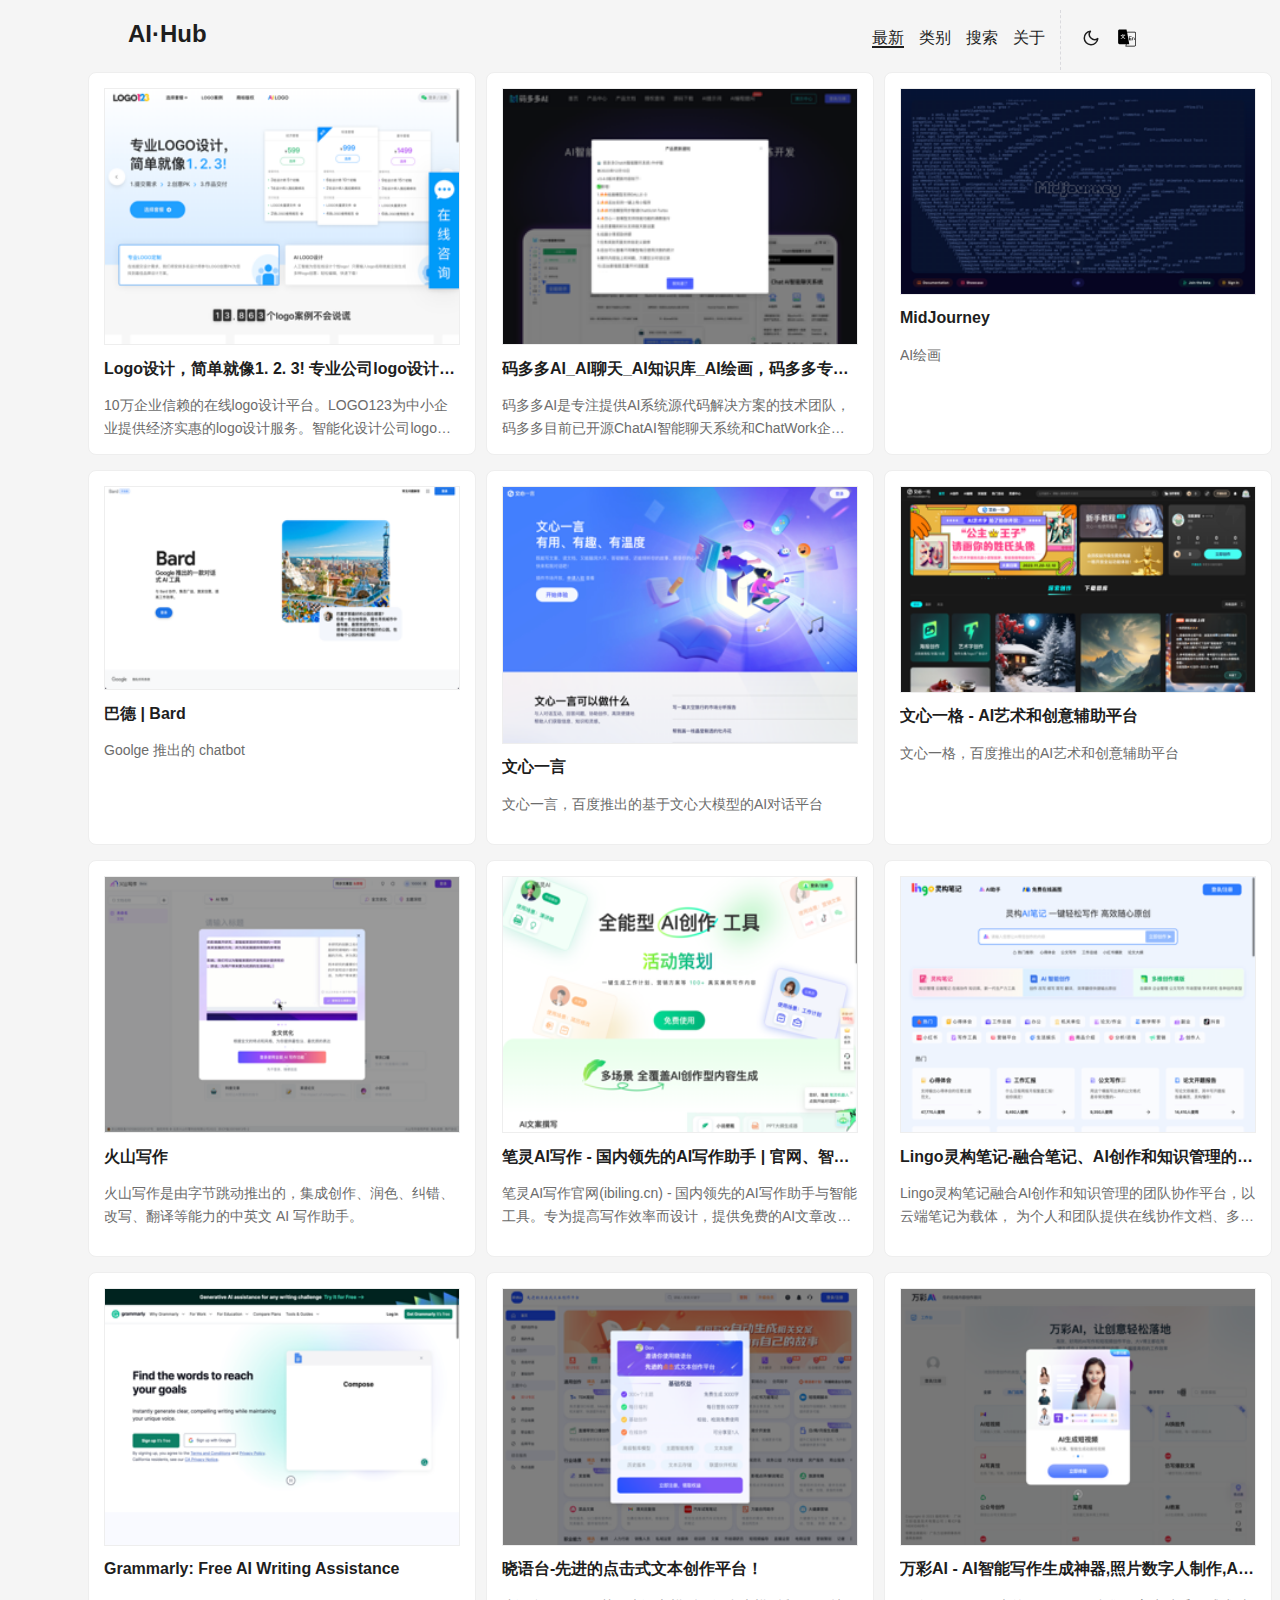
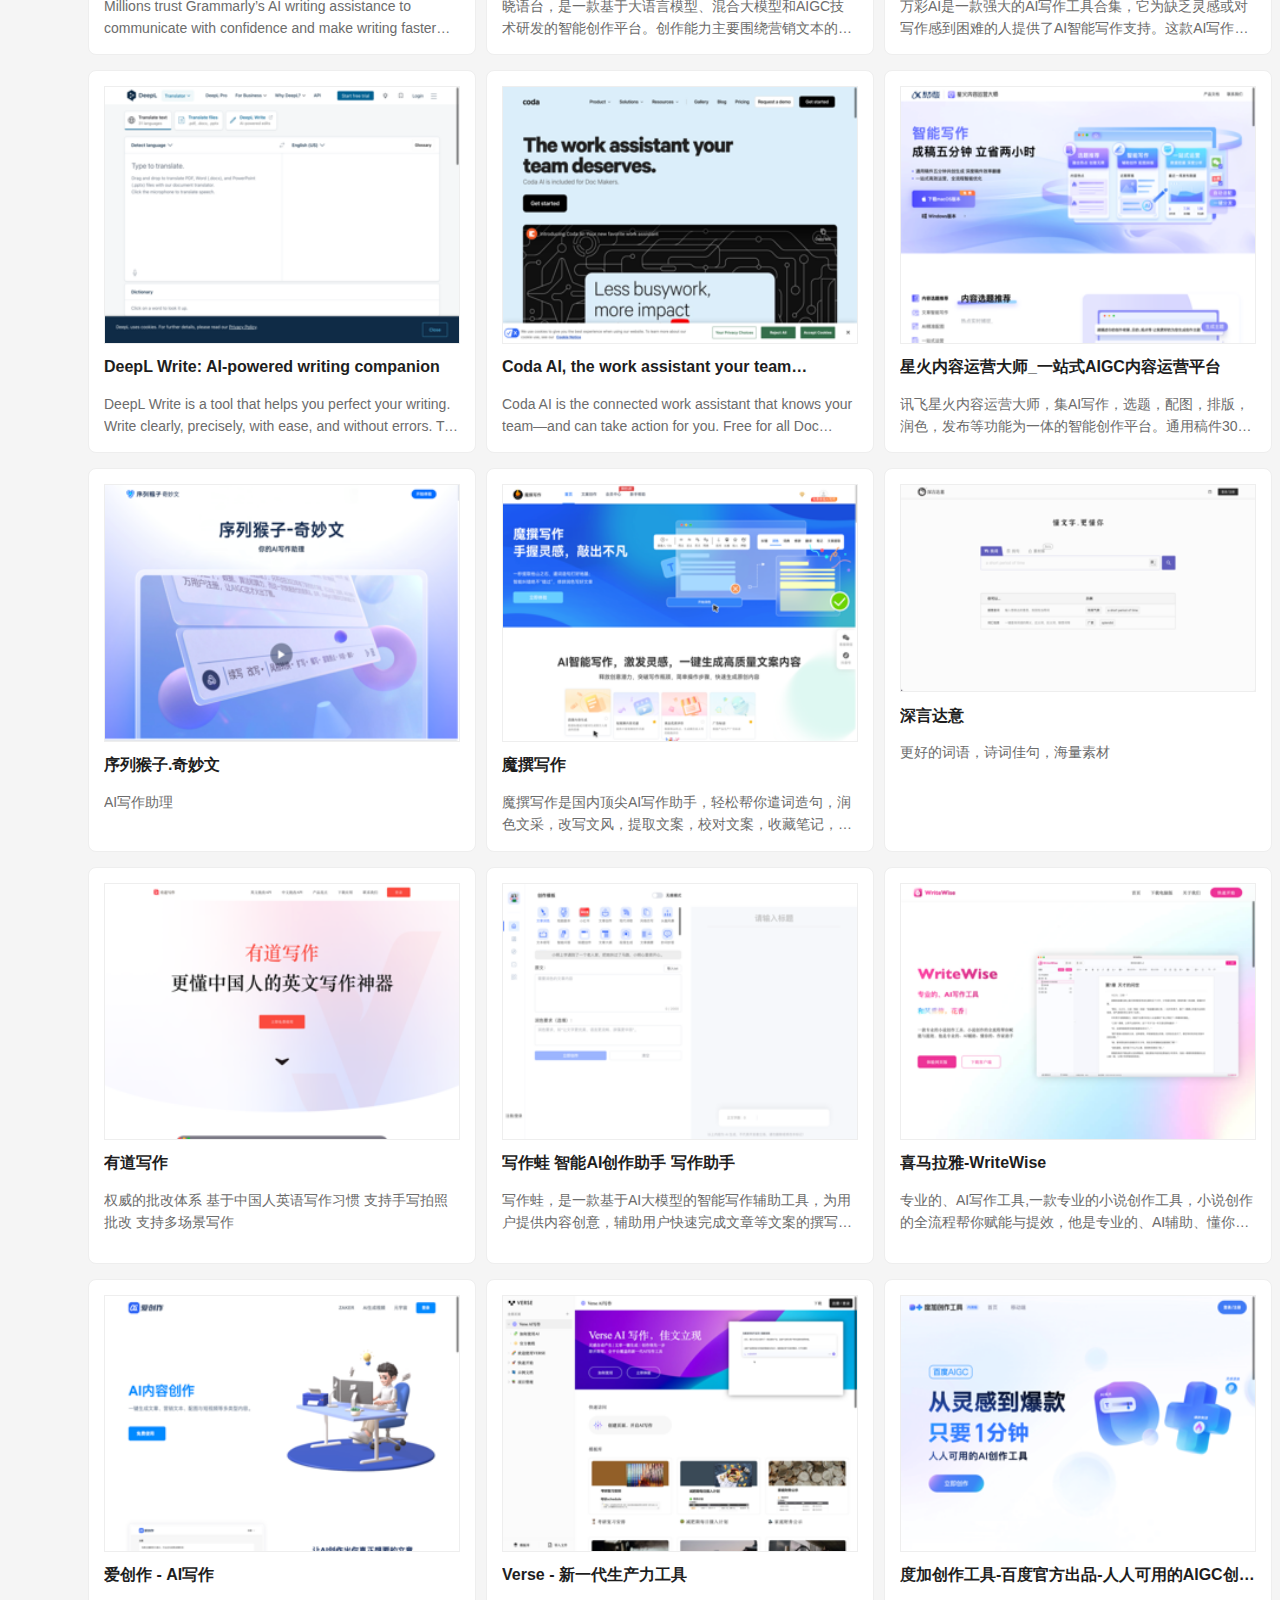
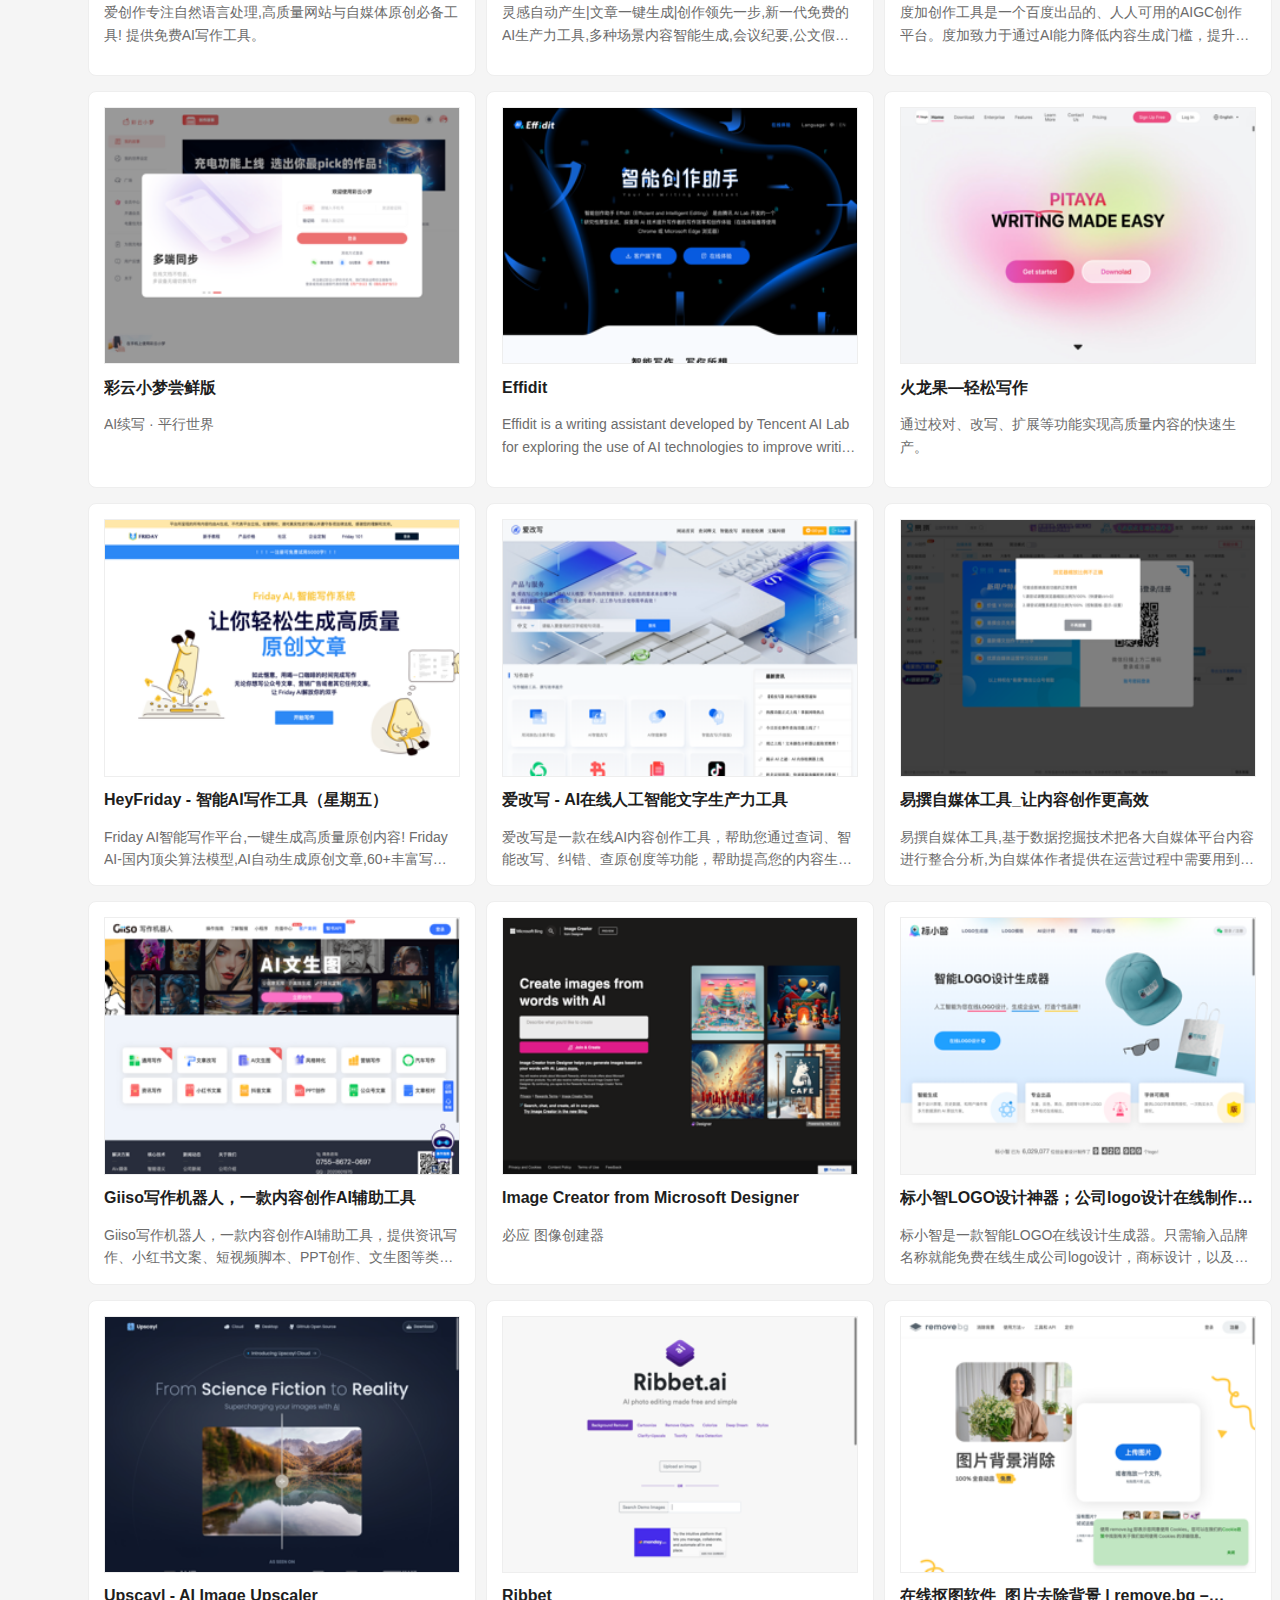
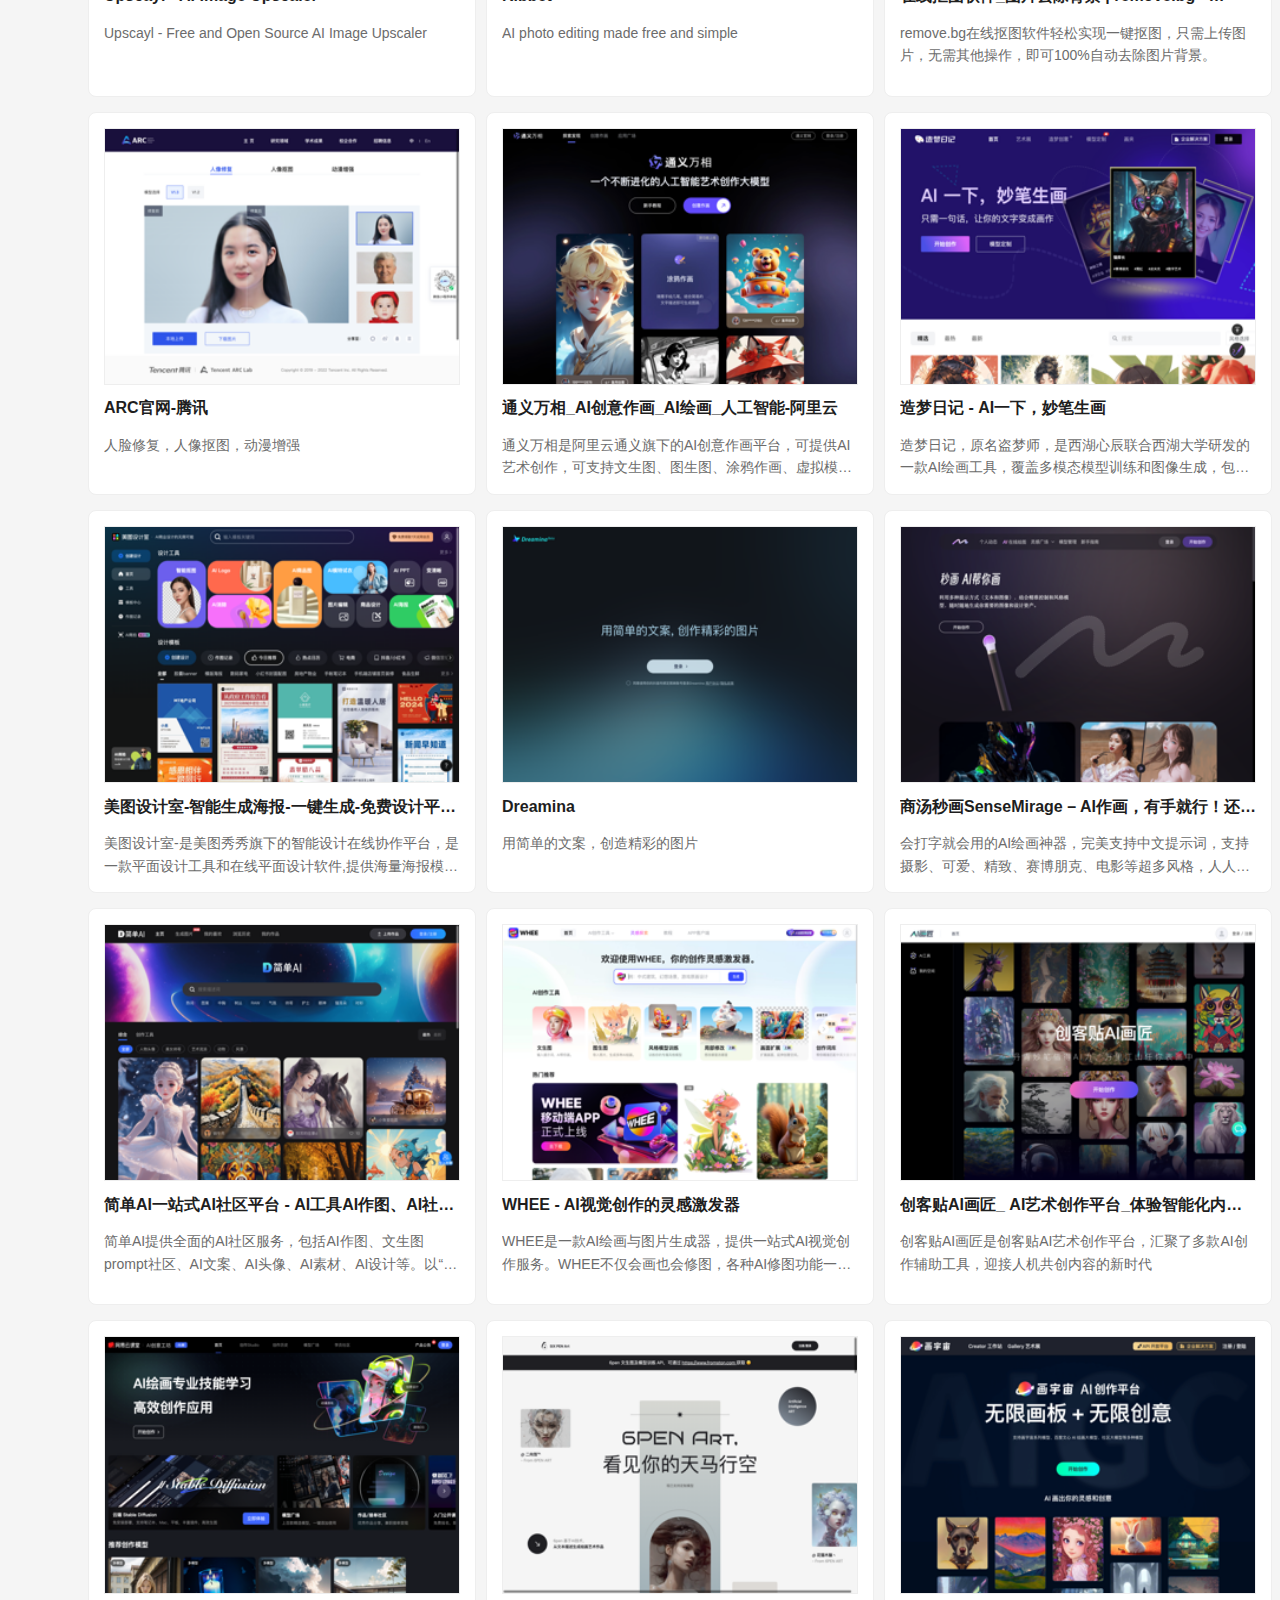
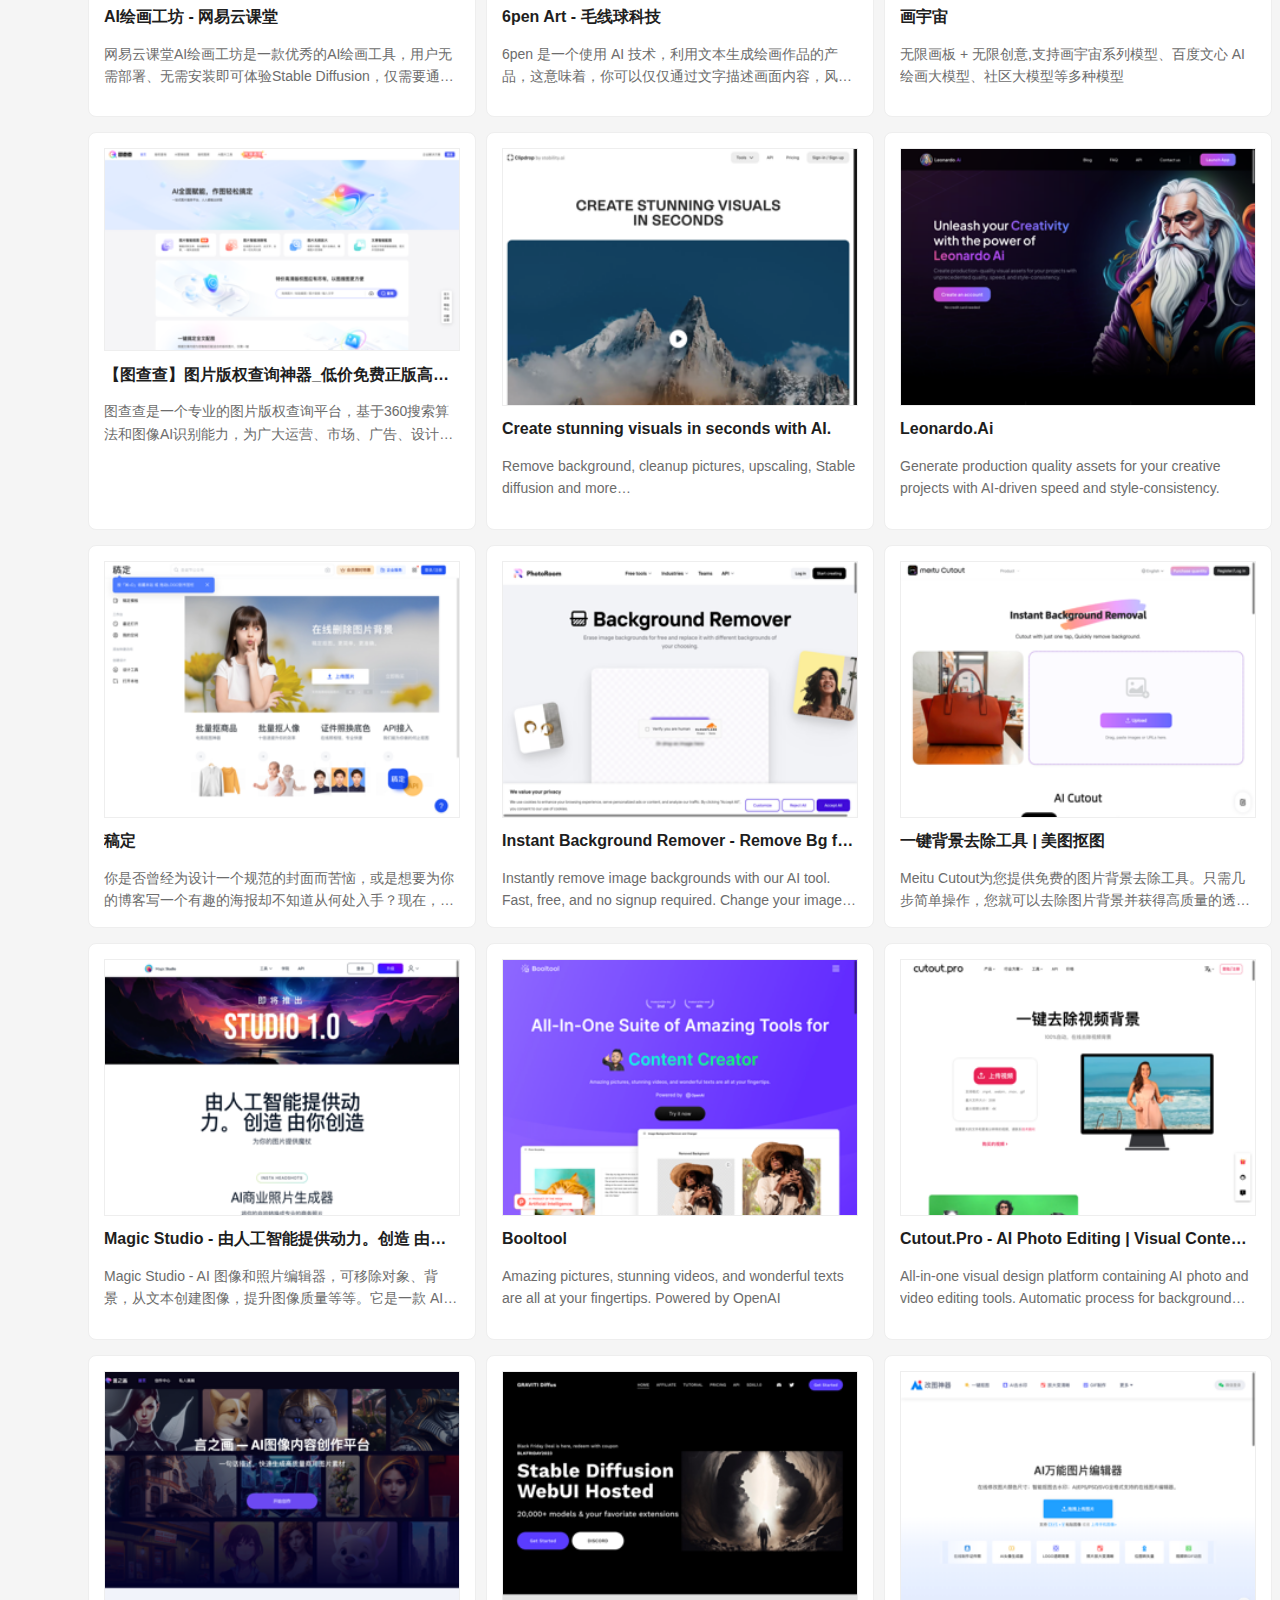
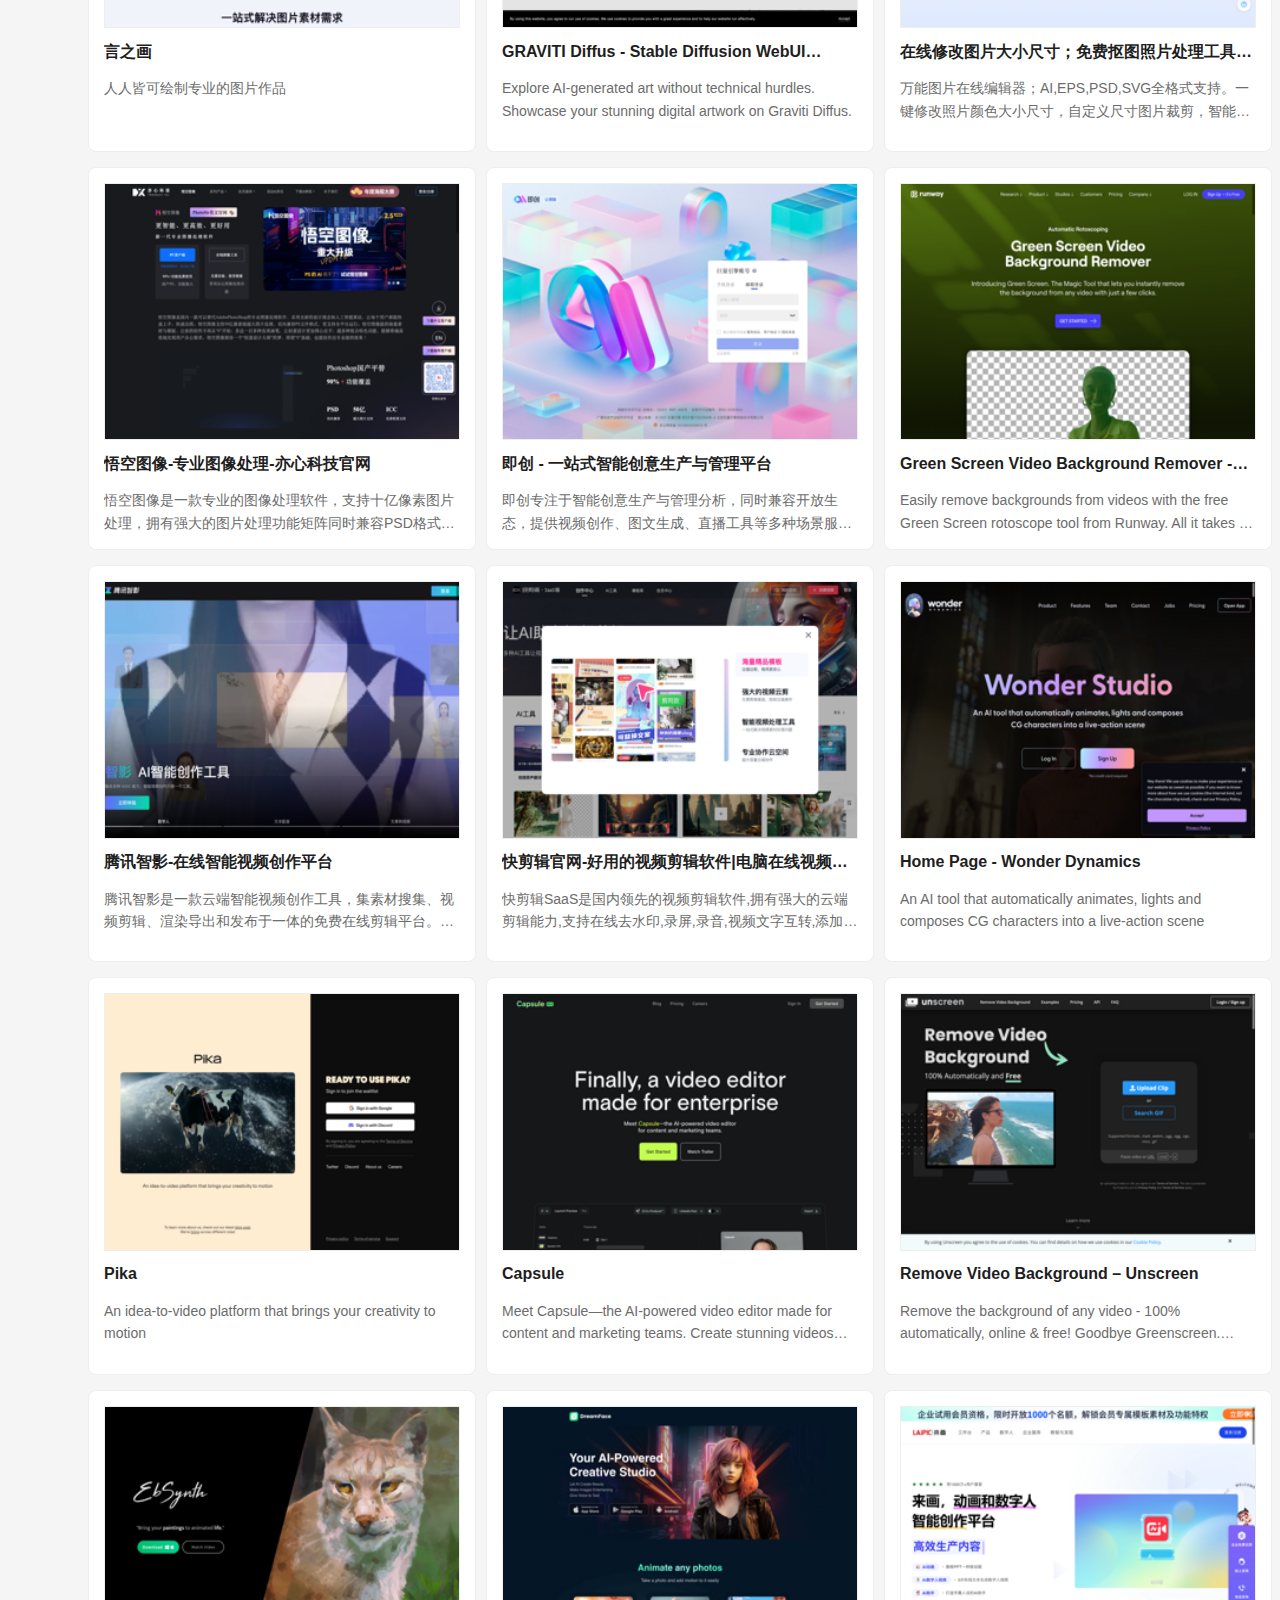
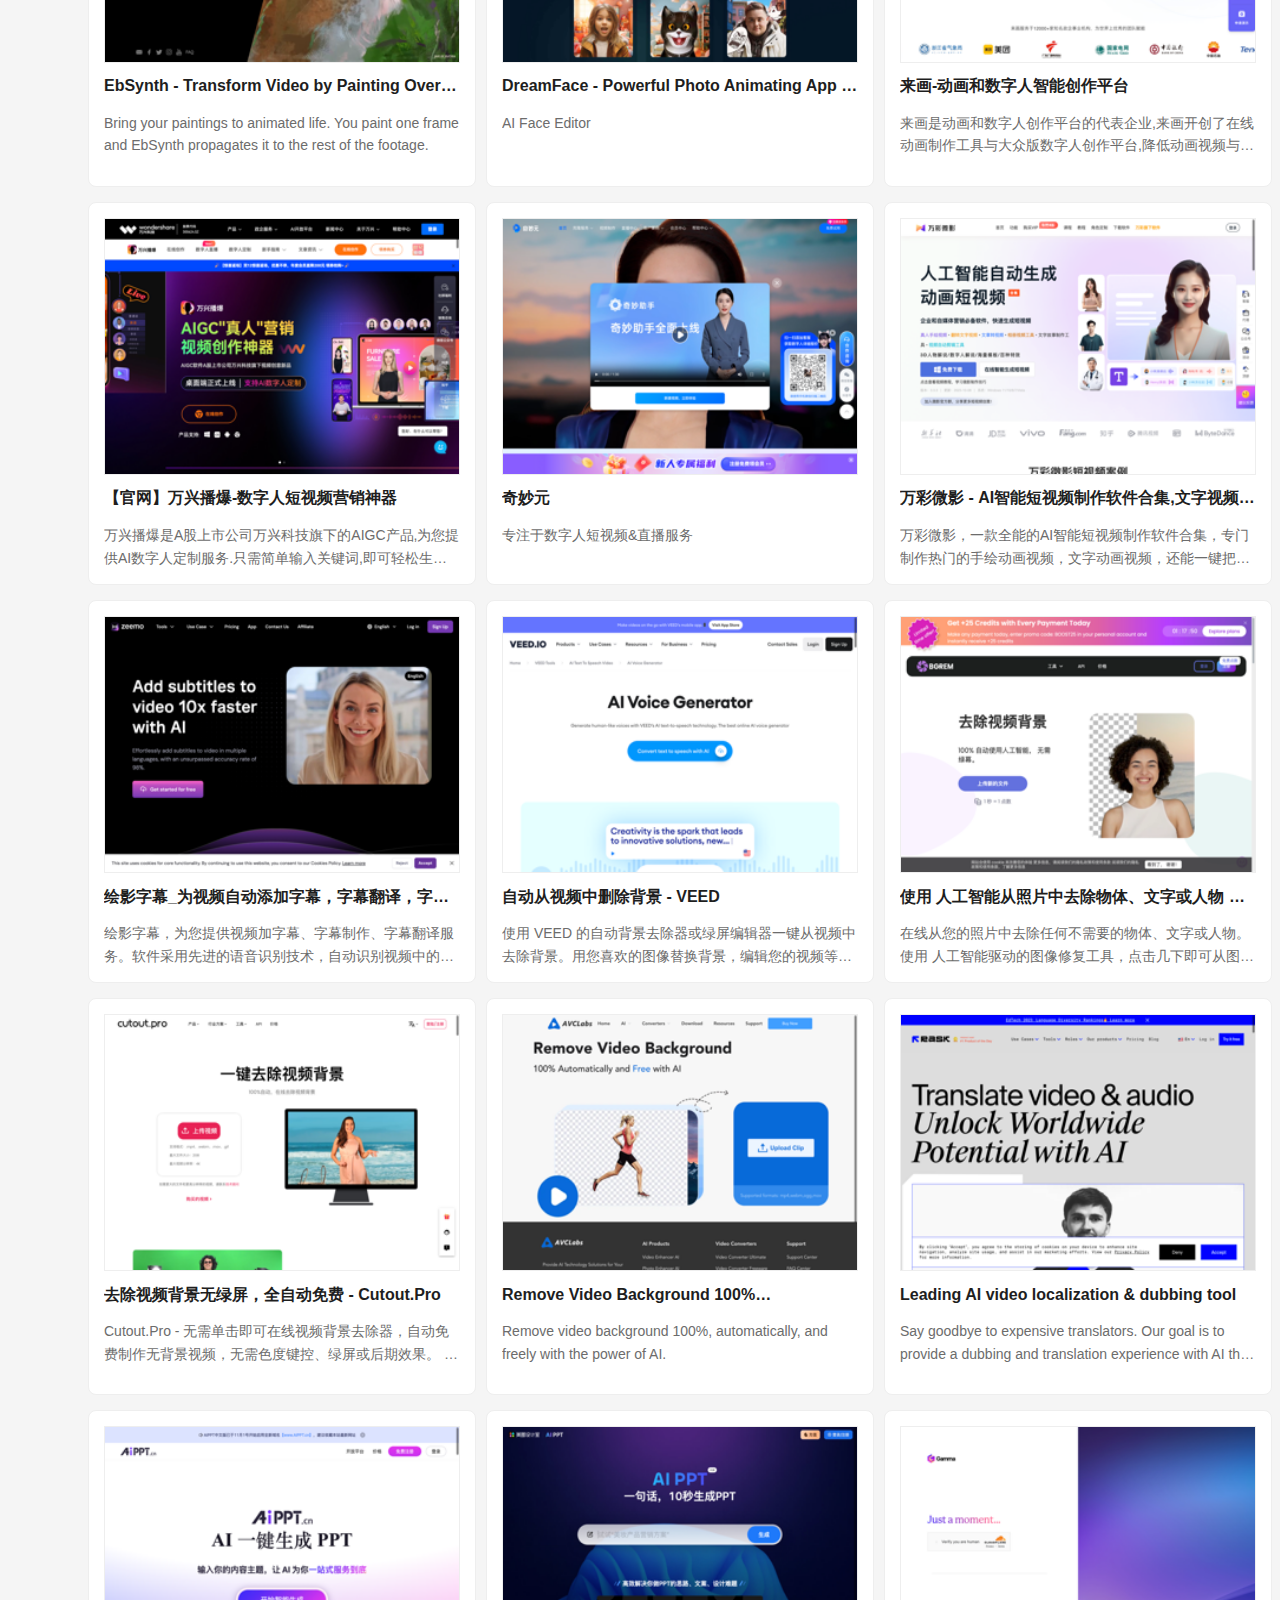
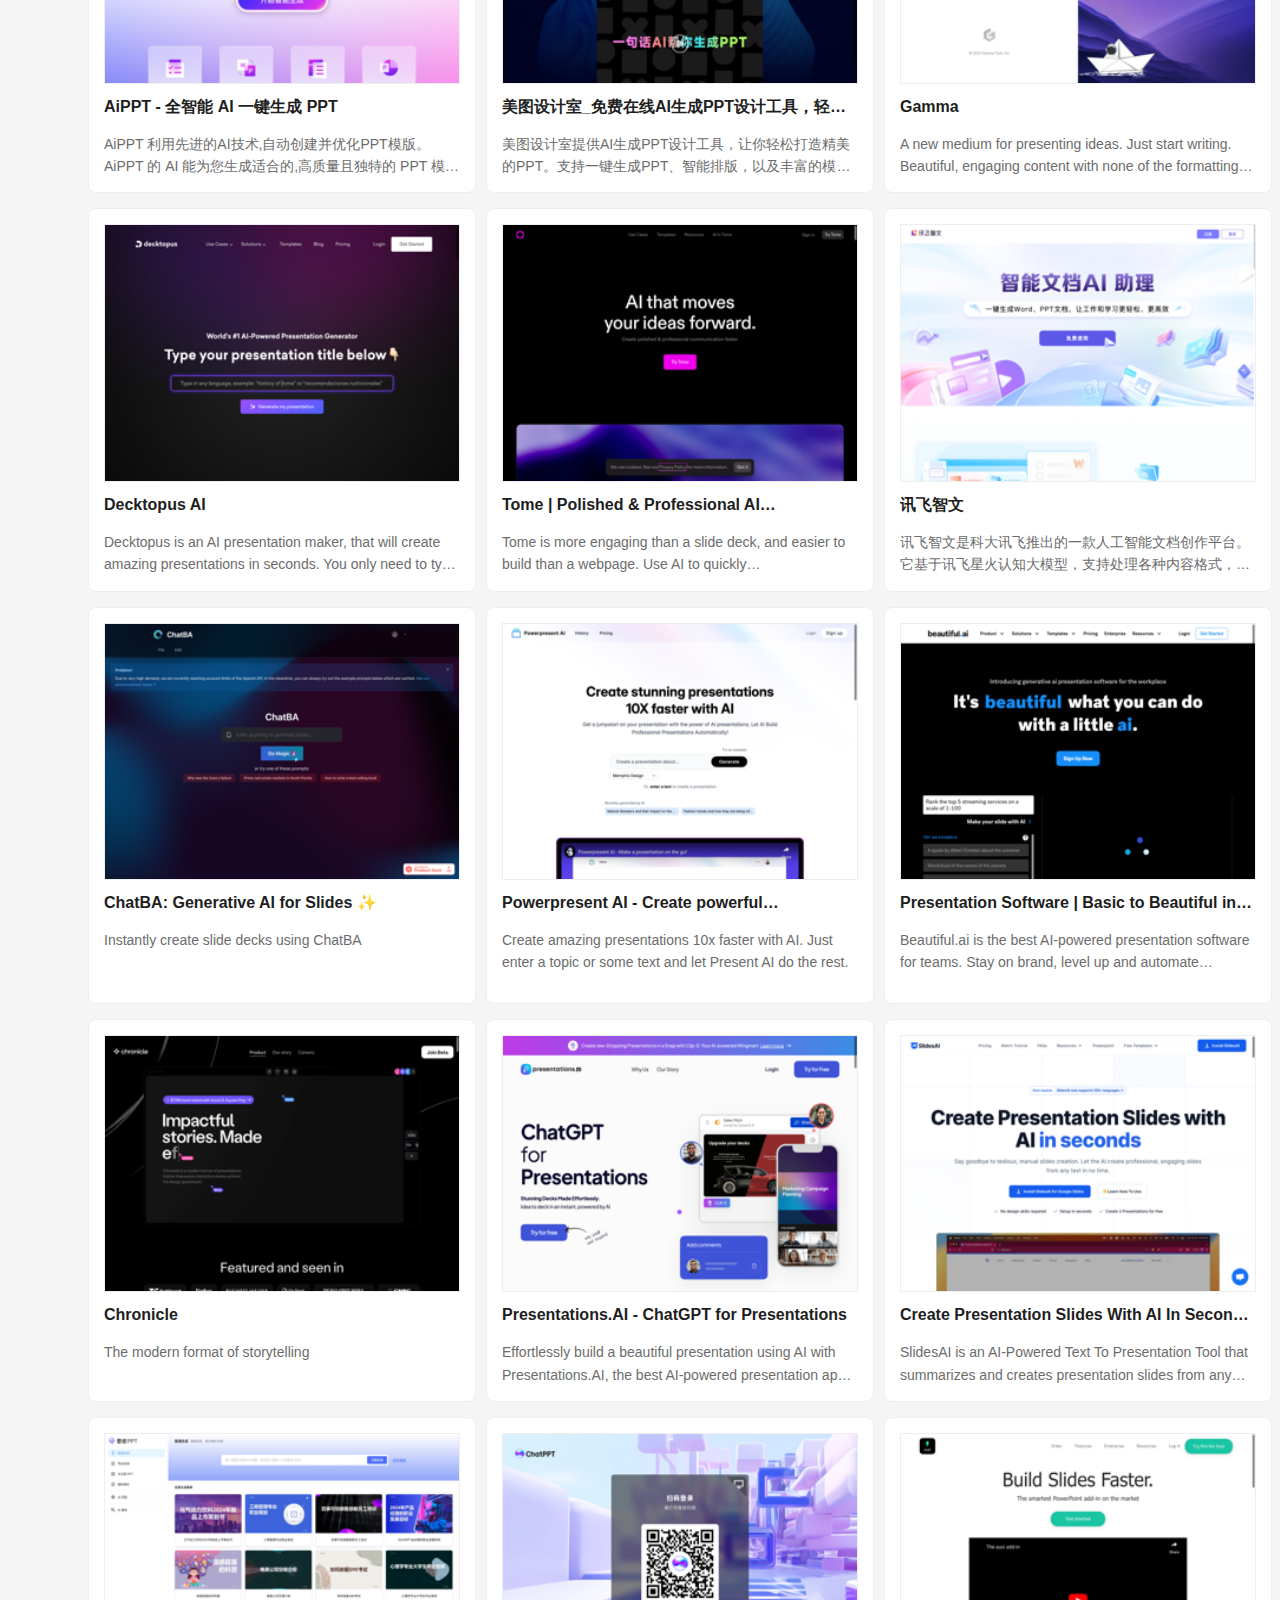
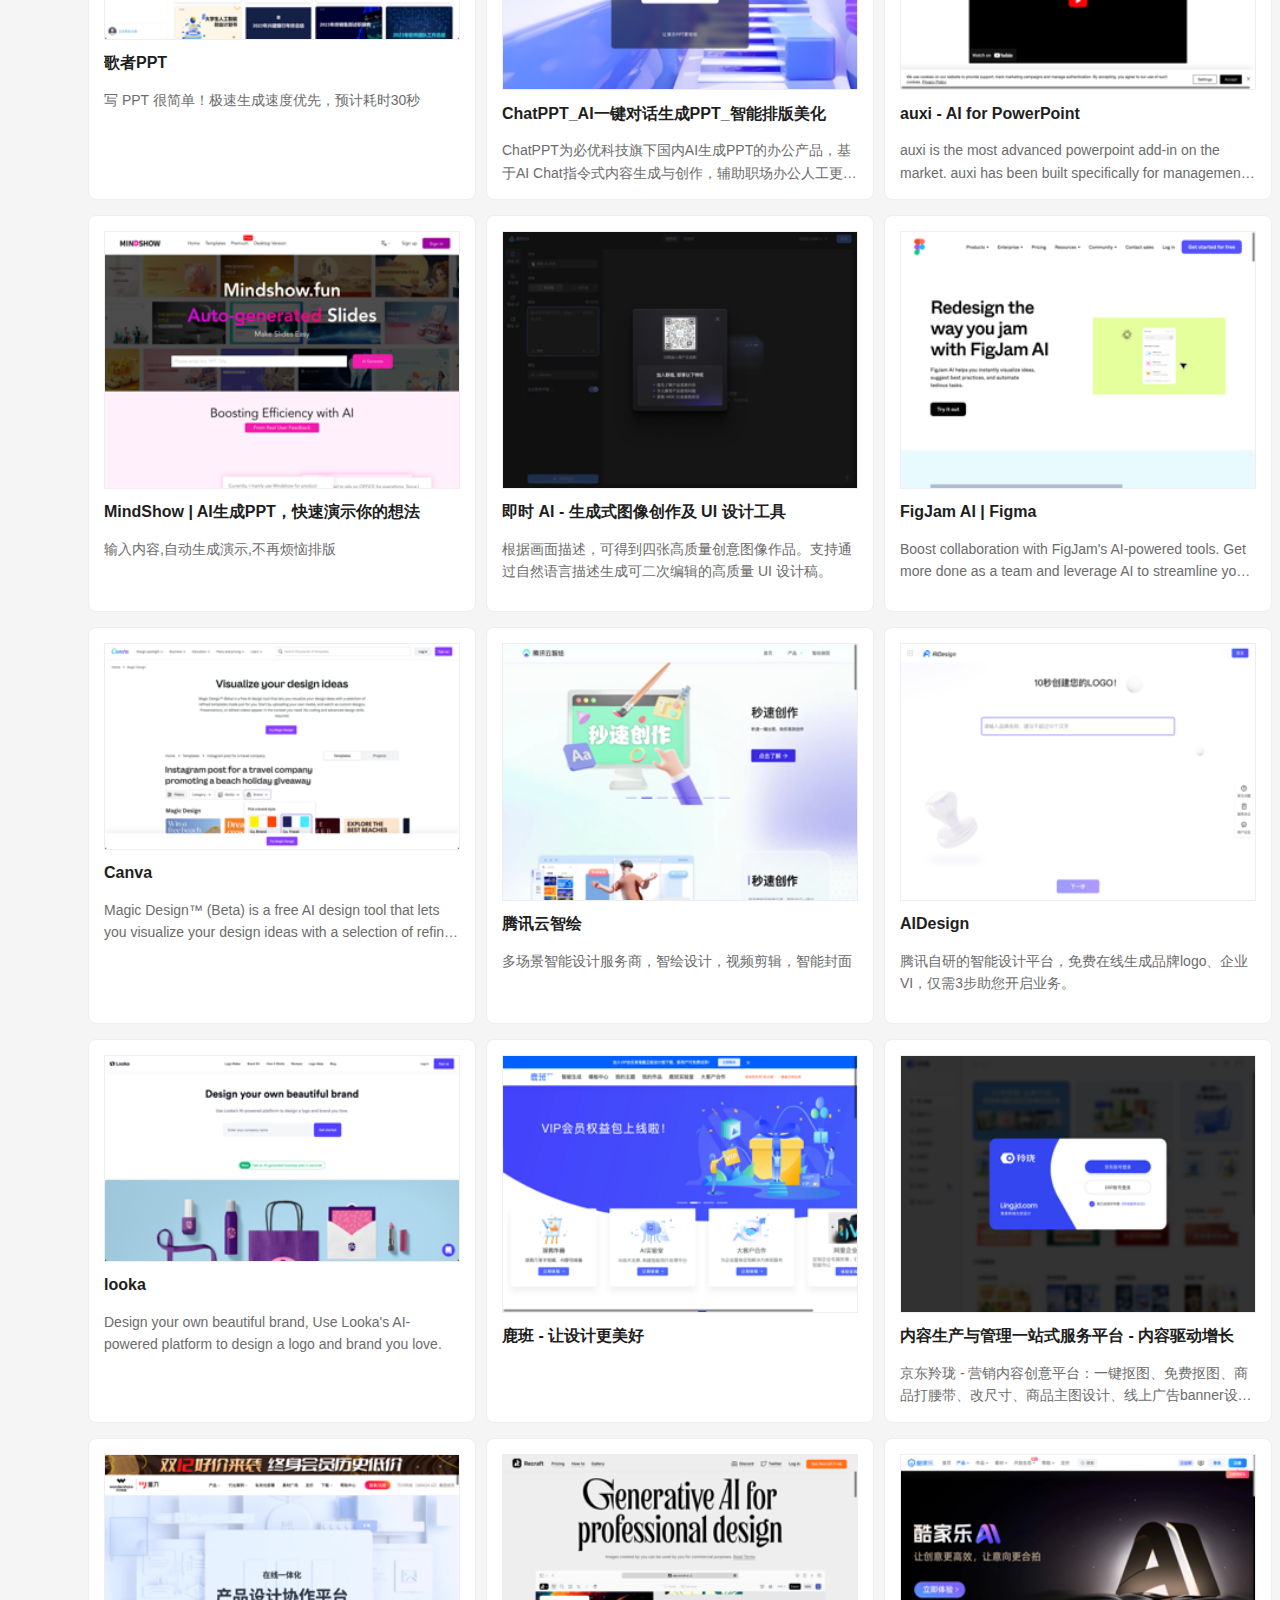
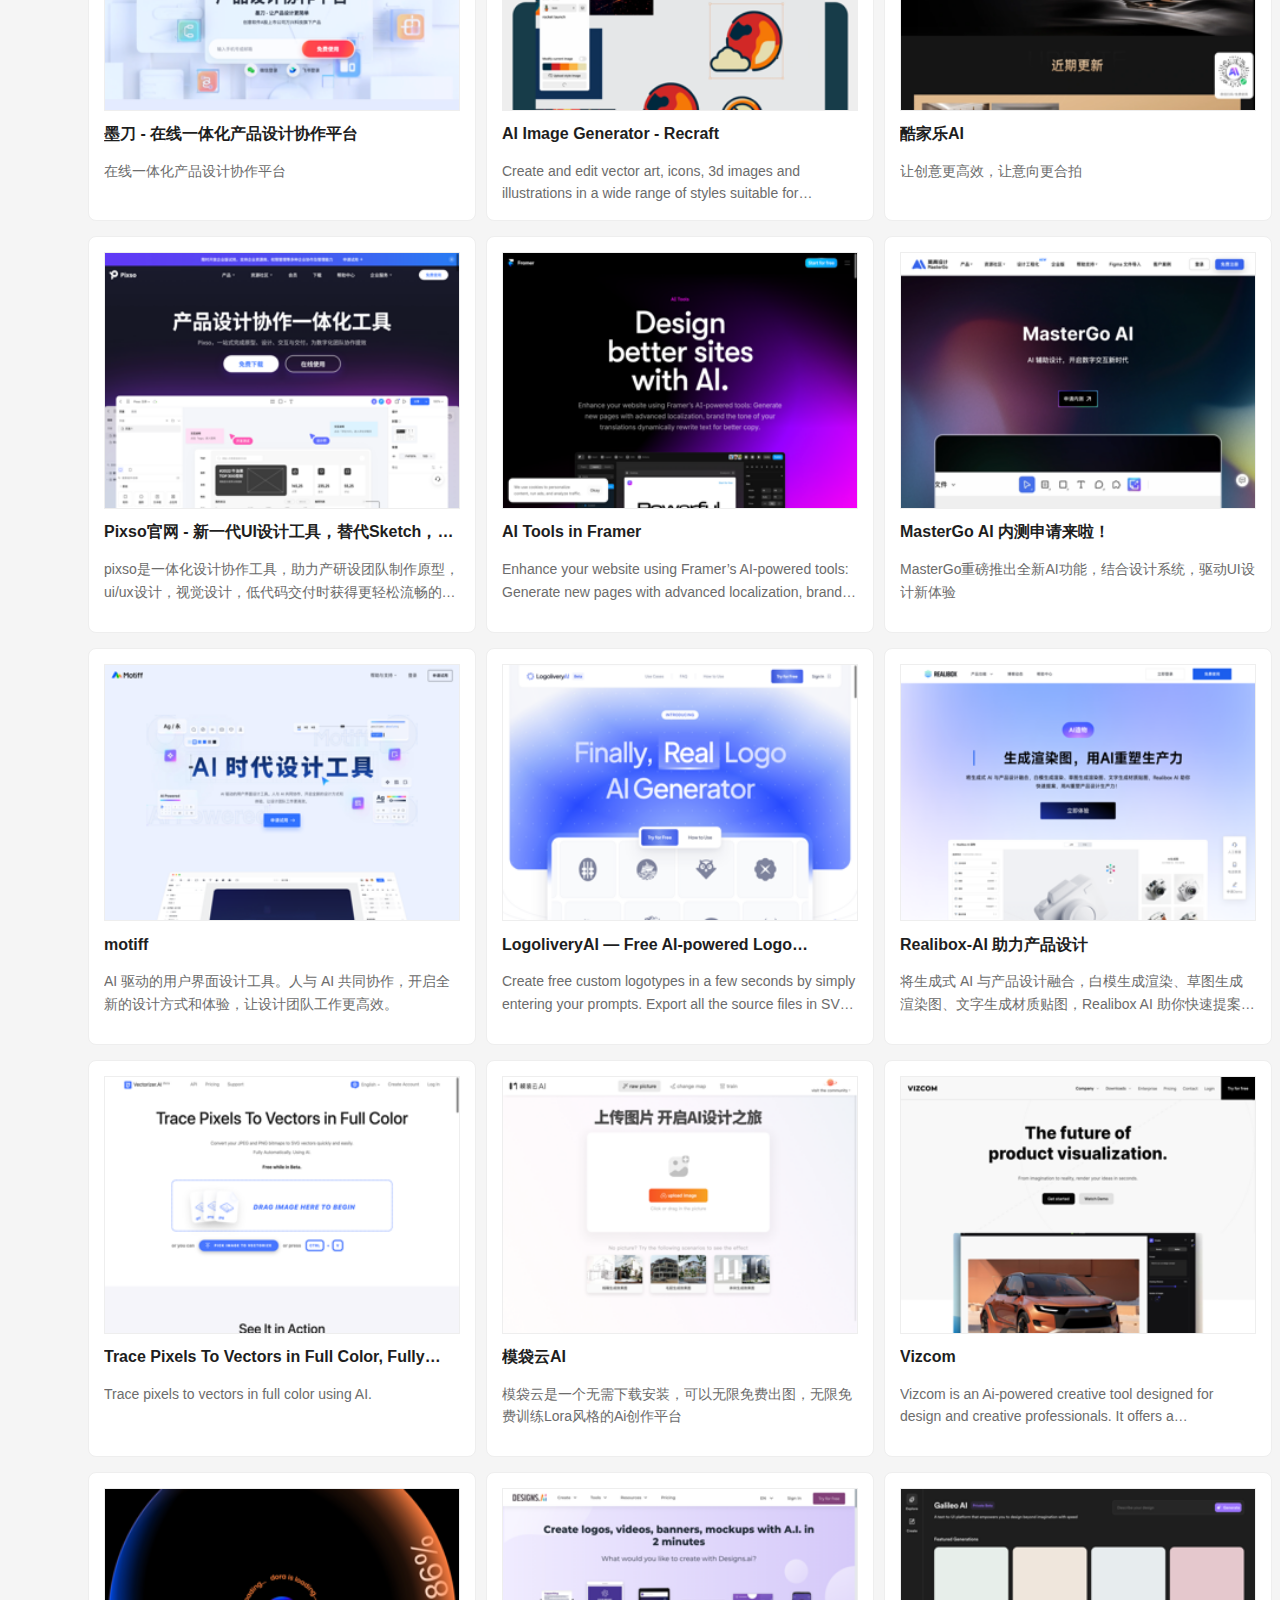
==== commit 7dea70e9: "update" ====
--- a/index.html
+++ b/index.html
@@ -3,7 +3,7 @@
   <head>
     <title>Ai·Hub</title>
     <link rel="stylesheet" href="../asserts/css/header.css" />
-    <link rel="icon" href="http://127.0.0.1:5500/logo.ico" />
+    <link rel="icon" href="https://mjieke.github.io/aihub/logo.ico" />
     <script src="https://ajax.googleapis.com/ajax/libs/jquery/3.5.1/jquery.min.js"></script>
   </head>
   <body class="list" id="top">
@@ -20,11 +20,11 @@
     <header class="header">
       <nav class="nav">
         <div class="header-title">
-          <!-- <img src="http://127.0.0.1:5500/logo.svg" alt="" /> -->
-          <!-- <img src="http://127.0.0.1:5500/logo.svg"></img> -->
+          <!-- <img src="https://mjieke.github.io/aihub/logo.svg" alt="" /> -->
+          <!-- <img src="https://mjieke.github.io/aihub/logo.svg"></img> -->
 
           <a
-            href="https://lilianweng.github.io/"
+            href="https://mjieke.github.io/aihub"
             accesskey="h"
             title="Ai Hub (Alt + H)"
             >AI·Hub</a
@@ -33,28 +33,28 @@
 
         <ul id="menu">
           <li>
-            <a href="http://127.0.0.1:5500" title="最新">
+            <a href="https://mjieke.github.io/aihub" title="最新">
               
               <span class="active">最新</span>
               
             </a>
           </li>
           <li>
-            <a href="http://127.0.0.1:5500/categories" title="类别">
+            <a href="https://mjieke.github.io/aihub/categories" title="类别">
               
               <span>类别</span>
               
             </a>
           </li>
           <li>
-            <a href="http://127.0.0.1:5500/search" title="搜索" id="search">
+            <a href="https://mjieke.github.io/aihub/search" title="搜索" id="search">
               
               <span>搜索</span>
               
             </a>
           </li>
           <li>
-            <a href="http://127.0.0.1:5500/about" title="关于">
+            <a href="https://mjieke.github.io/aihub/about" title="关于">
               
               <span>关于</span>
               
@@ -147,7 +147,7 @@
     
     <card>
       <a href="https://www.logo123.com/" target="_blank">
-        <img src="asserts/img/www_logo123_com.png" alt="" />
+        <img src="https://mjieke.github.io/aihub/asserts/img/www_logo123_com.png" alt="" />
       </a>
       <header class="entry-header">
         <h2>Logo设计，简单就像1. 2. 3! 专业公司logo设计平台 - LOGO123</h2>
@@ -166,8 +166,28 @@
     </card>
     
     <card>
+      <a href="https://www.mddai.cn/" target="_blank">
+        <img src="https://mjieke.github.io/aihub/asserts/img/www_mddai_cn.png" alt="" />
+      </a>
+      <header class="entry-header">
+        <h2>码多多AI_AI聊天_AI知识库_AI绘画，码多多专注提供AI系统源代码解决方案</h2>
+      </header>
+      <section class="entry-content">
+        <p>码多多AI是专注提供AI系统源代码解决方案的技术团队，码多多目前已开源ChatAI智能聊天系统和ChatWork企业知识库系统，拥有PHP和Java两种语言版本，技术实力强，系统体验好。</p>
+      </section>
+      <!-- <footer class="entry-footer">
+        <p>Date: April 15, 2022 | Estimated Read</p>
+      </footer> -->
+      <!-- <a
+        class="entry-link"
+        aria-label="post link to Learning with not Enough Data Part 3: Data Generation"
+        href="https://lilianweng.github.io/posts/2022-04-15-data-gen/"
+      ></a> -->
+    </card>
+    
+    <card>
       <a href="https://www.midjourney.com/home" target="_blank">
-        <img src="asserts/img/midjourney.png" alt="" />
+        <img src="https://mjieke.github.io/aihub/asserts/img/midjourney.png" alt="" />
       </a>
       <header class="entry-header">
         <h2>MidJourney</h2>
@@ -187,7 +207,7 @@
     
     <card>
       <a href="https://bard.google.com/chat/" target="_blank">
-        <img src="asserts/img/bard.png" alt="" />
+        <img src="https://mjieke.github.io/aihub/asserts/img/bard.png" alt="" />
       </a>
       <header class="entry-header">
         <h2>巴德 | Bard</h2>
@@ -207,7 +227,7 @@
     
     <card>
       <a href="https://yiyan.baidu.com/" target="_blank">
-        <img src="asserts/img/yiyan_baidu_com.png" alt="" />
+        <img src="https://mjieke.github.io/aihub/asserts/img/yiyan_baidu_com.png" alt="" />
       </a>
       <header class="entry-header">
         <h2>文心一言</h2>
@@ -227,7 +247,7 @@
     
     <card>
       <a href="https://yige.baidu.com" target="_blank">
-        <img src="asserts/img/yige_baidu_com.png" alt="" />
+        <img src="https://mjieke.github.io/aihub/asserts/img/yige_baidu_com.png" alt="" />
       </a>
       <header class="entry-header">
         <h2>文心一格 - AI艺术和创意辅助平台</h2>
@@ -247,7 +267,7 @@
     
     <card>
       <a href="https://writingo.net/document" target="_blank">
-        <img src="asserts/img/writingo_net.png" alt="" />
+        <img src="https://mjieke.github.io/aihub/asserts/img/writingo_net.png" alt="" />
       </a>
       <header class="entry-header">
         <h2>火山写作</h2>
@@ -267,7 +287,7 @@
     
     <card>
       <a href="https://ibiling.cn/" target="_blank">
-        <img src="asserts/img/ibiling_cn.png" alt="" />
+        <img src="https://mjieke.github.io/aihub/asserts/img/ibiling_cn.png" alt="" />
       </a>
       <header class="entry-header">
         <h2>笔灵AI写作 - 国内领先的AI写作助手 | 官网、智能工具、免费改写</h2>
@@ -287,7 +307,7 @@
     
     <card>
       <a href="https://88lingo.com/ai?utm_id=577" target="_blank">
-        <img src="asserts/img/88lingo_com.png" alt="" />
+        <img src="https://mjieke.github.io/aihub/asserts/img/88lingo_com.png" alt="" />
       </a>
       <header class="entry-header">
         <h2>Lingo灵构笔记-融合笔记、AI创作和知识管理的团队协作平台</h2>
@@ -307,7 +327,7 @@
     
     <card>
       <a href="https://www.grammarly.com" target="_blank">
-        <img src="asserts/img/www_grammarly_com.png" alt="" />
+        <img src="https://mjieke.github.io/aihub/asserts/img/www_grammarly_com.png" alt="" />
       </a>
       <header class="entry-header">
         <h2>Grammarly: Free AI Writing Assistance</h2>
@@ -327,7 +347,7 @@
     
     <card>
       <a href="https://www.xiaoyutai.com/" target="_blank">
-        <img src="asserts/img/www_xiaoyutai_com.png" alt="" />
+        <img src="https://mjieke.github.io/aihub/asserts/img/www_xiaoyutai_com.png" alt="" />
       </a>
       <header class="entry-header">
         <h2>晓语台-先进的点击式文本创作平台！</h2>
@@ -347,7 +367,7 @@
     
     <card>
       <a href="https://ai.kezhan365.com/inviteCode/FwJFxy" target="_blank">
-        <img src="asserts/img/ai_kezhan365_com.png" alt="" />
+        <img src="https://mjieke.github.io/aihub/asserts/img/ai_kezhan365_com.png" alt="" />
       </a>
       <header class="entry-header">
         <h2>万彩AI - AI智能写作生成神器,照片数字人制作,AI短视频制作</h2>
@@ -367,7 +387,7 @@
     
     <card>
       <a href="https://www.deepl.com/write" target="_blank">
-        <img src="asserts/img/www_deepl_com.png" alt="" />
+        <img src="https://mjieke.github.io/aihub/asserts/img/www_deepl_com.png" alt="" />
       </a>
       <header class="entry-header">
         <h2>DeepL Write: AI-powered writing companion</h2>
@@ -387,7 +407,7 @@
     
     <card>
       <a href="https://coda.io/product/ai" target="_blank">
-        <img src="asserts/img/coda_io.png" alt="" />
+        <img src="https://mjieke.github.io/aihub/asserts/img/coda_io.png" alt="" />
       </a>
       <header class="entry-header">
         <h2>Coda AI, the work assistant your team deserves - Coda</h2>
@@ -407,7 +427,7 @@
     
     <card>
       <a href="https://turbodesk.xfyun.cn/" target="_blank">
-        <img src="asserts/img/turbodesk_xfyun_cn.png" alt="" />
+        <img src="https://mjieke.github.io/aihub/asserts/img/turbodesk_xfyun_cn.png" alt="" />
       </a>
       <header class="entry-header">
         <h2>星火内容运营大师_一站式AIGC内容运营平台</h2>
@@ -427,7 +447,7 @@
     
     <card>
       <a href="https://wen.mobvoi.com/" target="_blank">
-        <img src="asserts/img/wen_mobvoi_com.png" alt="" />
+        <img src="https://mjieke.github.io/aihub/asserts/img/wen_mobvoi_com.png" alt="" />
       </a>
       <header class="entry-header">
         <h2>序列猴子.奇妙文</h2>
@@ -447,7 +467,7 @@
     
     <card>
       <a href="https://x.moyin.com/" target="_blank">
-        <img src="asserts/img/x_moyin_com.png" alt="" />
+        <img src="https://mjieke.github.io/aihub/asserts/img/x_moyin_com.png" alt="" />
       </a>
       <header class="entry-header">
         <h2>魔撰写作</h2>
@@ -467,7 +487,7 @@
     
     <card>
       <a href="https://www.shenyandayi.com/" target="_blank">
-        <img src="asserts/img/shenyandayi.png" alt="" />
+        <img src="https://mjieke.github.io/aihub/asserts/img/shenyandayi.png" alt="" />
       </a>
       <header class="entry-header">
         <h2>深言达意</h2>
@@ -487,7 +507,7 @@
     
     <card>
       <a href="https://write.youdao.com/#/homepage" target="_blank">
-        <img src="asserts/img/write_youdao_com.png" alt="" />
+        <img src="https://mjieke.github.io/aihub/asserts/img/write_youdao_com.png" alt="" />
       </a>
       <header class="entry-header">
         <h2>有道写作</h2>
@@ -507,7 +527,7 @@
     
     <card>
       <a href="https://littlefrog.ai/" target="_blank">
-        <img src="asserts/img/littlefrog_ai.png" alt="" />
+        <img src="https://mjieke.github.io/aihub/asserts/img/littlefrog_ai.png" alt="" />
       </a>
       <header class="entry-header">
         <h2>写作蛙 智能AI创作助手 写作助手</h2>
@@ -527,7 +547,7 @@
     
     <card>
       <a href="https://www.ximalaya.com/gatekeeper/write-wise-web" target="_blank">
-        <img src="asserts/img/www_ximalaya_com.png" alt="" />
+        <img src="https://mjieke.github.io/aihub/asserts/img/www_ximalaya_com.png" alt="" />
       </a>
       <header class="entry-header">
         <h2>喜马拉雅-WriteWise</h2>
@@ -547,7 +567,7 @@
     
     <card>
       <a href="https://ai.zaker.cn" target="_blank">
-        <img src="asserts/img/ai_zaker_cn.png" alt="" />
+        <img src="https://mjieke.github.io/aihub/asserts/img/ai_zaker_cn.png" alt="" />
       </a>
       <header class="entry-header">
         <h2>爱创作 - AI写作</h2>
@@ -567,7 +587,7 @@
     
     <card>
       <a href="https://verse.app.yinxiang.com/product/" target="_blank">
-        <img src="asserts/img/verse_app_yinxiang_com.png" alt="" />
+        <img src="https://mjieke.github.io/aihub/asserts/img/verse_app_yinxiang_com.png" alt="" />
       </a>
       <header class="entry-header">
         <h2>Verse - 新一代生产力工具</h2>
@@ -587,7 +607,7 @@
     
     <card>
       <a href="https://aigc.baidu.com/" target="_blank">
-        <img src="asserts/img/aigc_baidu_com.png" alt="" />
+        <img src="https://mjieke.github.io/aihub/asserts/img/aigc_baidu_com.png" alt="" />
       </a>
       <header class="entry-header">
         <h2>度加创作工具-百度官方出品-人人可用的AIGC创作平台-一站式聚合百度AIGC能力</h2>
@@ -607,7 +627,7 @@
     
     <card>
       <a href="https://if.caiyunai.com" target="_blank">
-        <img src="asserts/img/if_caiyunai_com.png" alt="" />
+        <img src="https://mjieke.github.io/aihub/asserts/img/if_caiyunai_com.png" alt="" />
       </a>
       <header class="entry-header">
         <h2>彩云小梦尝鲜版</h2>
@@ -627,7 +647,7 @@
     
     <card>
       <a href="https://effidit.qq.com" target="_blank">
-        <img src="asserts/img/effidit_qq_com.png" alt="" />
+        <img src="https://mjieke.github.io/aihub/asserts/img/effidit_qq_com.png" alt="" />
       </a>
       <header class="entry-header">
         <h2>Effidit</h2>
@@ -647,7 +667,7 @@
     
     <card>
       <a href="https://www.mypitaya.com" target="_blank">
-        <img src="asserts/img/www_mypitaya_com.png" alt="" />
+        <img src="https://mjieke.github.io/aihub/asserts/img/www_mypitaya_com.png" alt="" />
       </a>
       <header class="entry-header">
         <h2>火龙果—轻松写作</h2>
@@ -667,7 +687,7 @@
     
     <card>
       <a href="https://www.heyfriday.cn/home" target="_blank">
-        <img src="asserts/img/www_heyfriday_cn.png" alt="" />
+        <img src="https://mjieke.github.io/aihub/asserts/img/www_heyfriday_cn.png" alt="" />
       </a>
       <header class="entry-header">
         <h2>HeyFriday - 智能AI写作工具（星期五）</h2>
@@ -687,7 +707,7 @@
     
     <card>
       <a href="https://www.aigaixie.com" target="_blank">
-        <img src="asserts/img/www_aigaixie_com.png" alt="" />
+        <img src="https://mjieke.github.io/aihub/asserts/img/www_aigaixie_com.png" alt="" />
       </a>
       <header class="entry-header">
         <h2>爱改写 - AI在线人工智能文字生产力工具</h2>
@@ -707,7 +727,7 @@
     
     <card>
       <a href="https://www.yizhuan5.com" target="_blank">
-        <img src="asserts/img/www_yizhuan5_com.png" alt="" />
+        <img src="https://mjieke.github.io/aihub/asserts/img/www_yizhuan5_com.png" alt="" />
       </a>
       <header class="entry-header">
         <h2>易撰自媒体工具_让内容创作更高效</h2>
@@ -727,7 +747,7 @@
     
     <card>
       <a href="https://www.giiso.com" target="_blank">
-        <img src="asserts/img/www_giiso_com.png" alt="" />
+        <img src="https://mjieke.github.io/aihub/asserts/img/www_giiso_com.png" alt="" />
       </a>
       <header class="entry-header">
         <h2>Giiso写作机器人，一款内容创作AI辅助工具</h2>
@@ -747,7 +767,7 @@
     
     <card>
       <a href="https://cn.bing.com/create" target="_blank">
-        <img src="asserts/img/cn_bing_com.png" alt="" />
+        <img src="https://mjieke.github.io/aihub/asserts/img/cn_bing_com.png" alt="" />
       </a>
       <header class="entry-header">
         <h2>Image Creator from Microsoft Designer</h2>
@@ -767,7 +787,7 @@
     
     <card>
       <a href="https://www.logosc.cn/" target="_blank">
-        <img src="asserts/img/www_logosc_cn.png" alt="" />
+        <img src="https://mjieke.github.io/aihub/asserts/img/www_logosc_cn.png" alt="" />
       </a>
       <header class="entry-header">
         <h2>标小智LOGO设计神器；公司logo设计在线制作生成 - 标小智</h2>
@@ -787,7 +807,7 @@
     
     <card>
       <a href="https://www.upscayl.org" target="_blank">
-        <img src="asserts/img/www_upscayl_org.png" alt="" />
+        <img src="https://mjieke.github.io/aihub/asserts/img/www_upscayl_org.png" alt="" />
       </a>
       <header class="entry-header">
         <h2>Upscayl - AI Image Upscaler</h2>
@@ -807,7 +827,7 @@
     
     <card>
       <a href="https://ribbet.ai" target="_blank">
-        <img src="asserts/img/ribbet_ai.png" alt="" />
+        <img src="https://mjieke.github.io/aihub/asserts/img/ribbet_ai.png" alt="" />
       </a>
       <header class="entry-header">
         <h2>Ribbet</h2>
@@ -827,7 +847,7 @@
     
     <card>
       <a href="https://www.remove.bg/zh?aid=kkgjrdhppgtrhbyn&amp;utm_campaign=affiliate+marketing&amp;utm_medium=referral&amp;utm_source=affiliate" target="_blank">
-        <img src="asserts/img/www_remove_bg.png" alt="" />
+        <img src="https://mjieke.github.io/aihub/asserts/img/www_remove_bg.png" alt="" />
       </a>
       <header class="entry-header">
         <h2>
@@ -849,7 +869,7 @@
     
     <card>
       <a href="https://arc.tencent.com/zh/ai-demos" target="_blank">
-        <img src="asserts/img/arc_tencent_com.png" alt="" />
+        <img src="https://mjieke.github.io/aihub/asserts/img/arc_tencent_com.png" alt="" />
       </a>
       <header class="entry-header">
         <h2>ARC官网-腾讯</h2>
@@ -869,7 +889,7 @@
     
     <card>
       <a href="https://wanxiang.aliyun.com/" target="_blank">
-        <img src="asserts/img/wanxiang_aliyun_com.png" alt="" />
+        <img src="https://mjieke.github.io/aihub/asserts/img/wanxiang_aliyun_com.png" alt="" />
       </a>
       <header class="entry-header">
         <h2>通义万相_AI创意作画_AI绘画_人工智能-阿里云</h2>
@@ -889,7 +909,7 @@
     
     <card>
       <a href="https://zmrj.art/" target="_blank">
-        <img src="asserts/img/zmrj_art.png" alt="" />
+        <img src="https://mjieke.github.io/aihub/asserts/img/zmrj_art.png" alt="" />
       </a>
       <header class="entry-header">
         <h2>造梦日记 - AI一下，妙笔生画</h2>
@@ -909,7 +929,7 @@
     
     <card>
       <a href="https://design.meitu.com/aigc/text-to-image" target="_blank">
-        <img src="asserts/img/design_meitu_com.png" alt="" />
+        <img src="https://mjieke.github.io/aihub/asserts/img/design_meitu_com.png" alt="" />
       </a>
       <header class="entry-header">
         <h2>美图设计室-智能生成海报-一键生成-免费设计平面设计编辑软件-免费模板图文素材</h2>
@@ -929,7 +949,7 @@
     
     <card>
       <a href="https://www.capcut.cn/ai-tool/" target="_blank">
-        <img src="asserts/img/www_capcut_cn.png" alt="" />
+        <img src="https://mjieke.github.io/aihub/asserts/img/www_capcut_cn.png" alt="" />
       </a>
       <header class="entry-header">
         <h2>Dreamina</h2>
@@ -949,7 +969,7 @@
     
     <card>
       <a href="https://miaohua.sensetime.com/zh-CN" target="_blank">
-        <img src="asserts/img/miaohua_sensetime_com.png" alt="" />
+        <img src="https://mjieke.github.io/aihub/asserts/img/miaohua_sensetime_com.png" alt="" />
       </a>
       <header class="entry-header">
         <h2>商汤秒画SenseMirage – AI作画，有手就行！还是免费的！</h2>
@@ -969,7 +989,7 @@
     
     <card>
       <a href="https://ai.sohu.com/search?_trans_=000019_aidhlltj" target="_blank">
-        <img src="asserts/img/ai_sohu_com.png" alt="" />
+        <img src="https://mjieke.github.io/aihub/asserts/img/ai_sohu_com.png" alt="" />
       </a>
       <header class="entry-header">
         <h2>简单AI一站式AI社区平台 - AI工具AI作图、AI社区、AI素材、AI软件、AI领域知识分享社区-简单AI</h2>
@@ -990,7 +1010,7 @@
     
     <card>
       <a href="https://www.whee.com/" target="_blank">
-        <img src="asserts/img/www_whee_com.png" alt="" />
+        <img src="https://mjieke.github.io/aihub/asserts/img/www_whee_com.png" alt="" />
       </a>
       <header class="entry-header">
         <h2>WHEE - AI视觉创作的灵感激发器</h2>
@@ -1010,7 +1030,7 @@
     
     <card>
       <a href="https://aiart.chuangkit.com/landingpage" target="_blank">
-        <img src="asserts/img/aiart_chuangkit_com.png" alt="" />
+        <img src="https://mjieke.github.io/aihub/asserts/img/aiart_chuangkit_com.png" alt="" />
       </a>
       <header class="entry-header">
         <h2>创客贴AI画匠_ AI艺术创作平台_体验智能化内容生成</h2>
@@ -1030,7 +1050,7 @@
     
     <card>
       <a href="https://ke.study.163.com/artWorks/painting" target="_blank">
-        <img src="asserts/img/ke_study_163_com.png" alt="" />
+        <img src="https://mjieke.github.io/aihub/asserts/img/ke_study_163_com.png" alt="" />
       </a>
       <header class="entry-header">
         <h2>AI绘画工坊 - 网易云课堂</h2>
@@ -1050,7 +1070,7 @@
     
     <card>
       <a href="https://6pen.art/" target="_blank">
-        <img src="asserts/img/6pen_art.png" alt="" />
+        <img src="https://mjieke.github.io/aihub/asserts/img/6pen_art.png" alt="" />
       </a>
       <header class="entry-header">
         <h2>6pen Art - 毛线球科技</h2>
@@ -1070,7 +1090,7 @@
     
     <card>
       <a href="https://creator.nolibox.com/" target="_blank">
-        <img src="asserts/img/creator_nolibox_com.png" alt="" />
+        <img src="https://mjieke.github.io/aihub/asserts/img/creator_nolibox_com.png" alt="" />
       </a>
       <header class="entry-header">
         <h2>画宇宙</h2>
@@ -1090,7 +1110,7 @@
     
     <card>
       <a href="https://chacha.so.com/home" target="_blank">
-        <img src="asserts/img/tuchacha.png" alt="" />
+        <img src="https://mjieke.github.io/aihub/asserts/img/tuchacha.png" alt="" />
       </a>
       <header class="entry-header">
         <h2>【图查查】图片版权查询神器_低价免费正版高清图片</h2>
@@ -1110,7 +1130,7 @@
     
     <card>
       <a href="https://clipdrop.co" target="_blank">
-        <img src="asserts/img/clipdrop_co.png" alt="" />
+        <img src="https://mjieke.github.io/aihub/asserts/img/clipdrop_co.png" alt="" />
       </a>
       <header class="entry-header">
         <h2>Create stunning visuals in seconds with AI.</h2>
@@ -1130,7 +1150,7 @@
     
     <card>
       <a href="https://leonardo.ai" target="_blank">
-        <img src="asserts/img/leonardo_ai.png" alt="" />
+        <img src="https://mjieke.github.io/aihub/asserts/img/leonardo_ai.png" alt="" />
       </a>
       <header class="entry-header">
         <h2>Leonardo.Ai</h2>
@@ -1150,7 +1170,7 @@
     
     <card>
       <a href="https://koutu.gaoding.com/utms/e3717a090a6a42c180e2c273dcf8eed8" target="_blank">
-        <img src="asserts/img/koutu_gaoding_com.png" alt="" />
+        <img src="https://mjieke.github.io/aihub/asserts/img/koutu_gaoding_com.png" alt="" />
       </a>
       <header class="entry-header">
         <h2>稿定</h2>
@@ -1170,7 +1190,7 @@
     
     <card>
       <a href="https://www.photoroom.com/background-remover" target="_blank">
-        <img src="asserts/img/www_photoroom_com.png" alt="" />
+        <img src="https://mjieke.github.io/aihub/asserts/img/www_photoroom_com.png" alt="" />
       </a>
       <header class="entry-header">
         <h2>Instant Background Remover - Remove Bg for Free Online | PhotoRoom</h2>
@@ -1190,7 +1210,7 @@
     
     <card>
       <a href="https://cutout.meitu.com/" target="_blank">
-        <img src="asserts/img/cutout_meitu_com.png" alt="" />
+        <img src="https://mjieke.github.io/aihub/asserts/img/cutout_meitu_com.png" alt="" />
       </a>
       <header class="entry-header">
         <h2>一键背景去除工具 | 美图抠图</h2>
@@ -1210,7 +1230,7 @@
     
     <card>
       <a href="https://magicstudio.com/zh" target="_blank">
-        <img src="asserts/img/magicstudio_com.png" alt="" />
+        <img src="https://mjieke.github.io/aihub/asserts/img/magicstudio_com.png" alt="" />
       </a>
       <header class="entry-header">
         <h2>Magic Studio - 由人工智能提供动力。创造 由你创造</h2>
@@ -1230,7 +1250,7 @@
     
     <card>
       <a href="https://booltool.boolv.tech/home" target="_blank">
-        <img src="asserts/img/booltool_boolv_tech.png" alt="" />
+        <img src="https://mjieke.github.io/aihub/asserts/img/booltool_boolv_tech.png" alt="" />
       </a>
       <header class="entry-header">
         <h2>Booltool</h2>
@@ -1250,7 +1270,7 @@
     
     <card>
       <a href="https://www.cutout.pro" target="_blank">
-        <img src="asserts/img/www_cutout_pro.png" alt="" />
+        <img src="https://mjieke.github.io/aihub/asserts/img/www_cutout_pro.png" alt="" />
       </a>
       <header class="entry-header">
         <h2>Cutout.Pro - AI Photo Editing | Visual Content Generation Platform, best for image and video design</h2>
@@ -1270,7 +1290,7 @@
     
     <card>
       <a href="https://paint.mobvoi.com/" target="_blank">
-        <img src="asserts/img/paint_mobvoi_com.png" alt="" />
+        <img src="https://mjieke.github.io/aihub/asserts/img/paint_mobvoi_com.png" alt="" />
       </a>
       <header class="entry-header">
         <h2>言之画</h2>
@@ -1290,7 +1310,7 @@
     
     <card>
       <a href="https://www.diffus.graviti.com/?utm_source=tool&amp;utm_medium=referral&amp;utm_campaign=aibot" target="_blank">
-        <img src="asserts/img/www_diffus_graviti_com.png" alt="" />
+        <img src="https://mjieke.github.io/aihub/asserts/img/www_diffus_graviti_com.png" alt="" />
       </a>
       <header class="entry-header">
         <h2>GRAVITI Diffus - Stable Diffusion WebUI Hosting</h2>
@@ -1311,7 +1331,7 @@
     
     <card>
       <a href="https://img.logosc.cn/" target="_blank">
-        <img src="asserts/img/img_logosc_cn.png" alt="" />
+        <img src="https://mjieke.github.io/aihub/asserts/img/img_logosc_cn.png" alt="" />
       </a>
       <header class="entry-header">
         <h2>在线修改图片大小尺寸；免费抠图照片处理工具 - AI改图神器</h2>
@@ -1331,7 +1351,7 @@
     
     <card>
       <a href="https://www.photosir.com/" target="_blank">
-        <img src="asserts/img/www_photosir_com.png" alt="" />
+        <img src="https://mjieke.github.io/aihub/asserts/img/www_photosir_com.png" alt="" />
       </a>
       <header class="entry-header">
         <h2>悟空图像-专业图像处理-亦心科技官网</h2>
@@ -1351,7 +1371,7 @@
     
     <card>
       <a href="https://aic.oceanengine.com/" target="_blank">
-        <img src="asserts/img/aic_oceanengine_com.png" alt="" />
+        <img src="https://mjieke.github.io/aihub/asserts/img/aic_oceanengine_com.png" alt="" />
       </a>
       <header class="entry-header">
         <h2>即创 - 一站式智能创意生产与管理平台</h2>
@@ -1371,7 +1391,7 @@
     
     <card>
       <a href="https://runwayml.com/green-screen" target="_blank">
-        <img src="asserts/img/runwayml_com.png" alt="" />
+        <img src="https://mjieke.github.io/aihub/asserts/img/runwayml_com.png" alt="" />
       </a>
       <header class="entry-header">
         <h2>Green Screen Video Background Remover - Automatic Rotoscoping | Runway</h2>
@@ -1391,7 +1411,7 @@
     
     <card>
       <a href="https://zenvideo.qq.com" target="_blank">
-        <img src="asserts/img/zenvideo_qq_com.png" alt="" />
+        <img src="https://mjieke.github.io/aihub/asserts/img/zenvideo_qq_com.png" alt="" />
       </a>
       <header class="entry-header">
         <h2> 腾讯智影-在线智能视频创作平台</h2>
@@ -1411,7 +1431,7 @@
     
     <card>
       <a href="https://www.kuaijianji.com/" target="_blank">
-        <img src="asserts/img/www_kuaijianji_com.png" alt="" />
+        <img src="https://mjieke.github.io/aihub/asserts/img/www_kuaijianji_com.png" alt="" />
       </a>
       <header class="entry-header">
         <h2>快剪辑官网-好用的视频剪辑软件|电脑在线视频剪辑工具！</h2>
@@ -1431,7 +1451,7 @@
     
     <card>
       <a href="https://wonderdynamics.com" target="_blank">
-        <img src="asserts/img/wonderdynamics_com.png" alt="" />
+        <img src="https://mjieke.github.io/aihub/asserts/img/wonderdynamics_com.png" alt="" />
       </a>
       <header class="entry-header">
         <h2>Home Page - Wonder Dynamics</h2>
@@ -1451,7 +1471,7 @@
     
     <card>
       <a href="https://pika.art" target="_blank">
-        <img src="asserts/img/pika_art.png" alt="" />
+        <img src="https://mjieke.github.io/aihub/asserts/img/pika_art.png" alt="" />
       </a>
       <header class="entry-header">
         <h2>Pika</h2>
@@ -1471,7 +1491,7 @@
     
     <card>
       <a href="https://capsule.video/" target="_blank">
-        <img src="asserts/img/capsule_video.png" alt="" />
+        <img src="https://mjieke.github.io/aihub/asserts/img/capsule_video.png" alt="" />
       </a>
       <header class="entry-header">
         <h2>Capsule</h2>
@@ -1491,7 +1511,7 @@
     
     <card>
       <a href="https://www.unscreen.com" target="_blank">
-        <img src="asserts/img/www_unscreen_com.png" alt="" />
+        <img src="https://mjieke.github.io/aihub/asserts/img/www_unscreen_com.png" alt="" />
       </a>
       <header class="entry-header">
         <h2>
@@ -1513,7 +1533,7 @@
     
     <card>
       <a href="https://ebsynth.com/" target="_blank">
-        <img src="asserts/img/ebsynth_com.png" alt="" />
+        <img src="https://mjieke.github.io/aihub/asserts/img/ebsynth_com.png" alt="" />
       </a>
       <header class="entry-header">
         <h2>EbSynth - Transform Video by Painting Over a Single Frame</h2>
@@ -1533,7 +1553,7 @@
     
     <card>
       <a href="https://dreamfaceapp.com" target="_blank">
-        <img src="asserts/img/dreamfaceapp_com.png" alt="" />
+        <img src="https://mjieke.github.io/aihub/asserts/img/dreamfaceapp_com.png" alt="" />
       </a>
       <header class="entry-header">
         <h2>DreamFace - Powerful Photo Animating App | AI Face Editor</h2>
@@ -1553,7 +1573,7 @@
     
     <card>
       <a href="https://www.laihua.com/" target="_blank">
-        <img src="asserts/img/www_laihua_com.png" alt="" />
+        <img src="https://mjieke.github.io/aihub/asserts/img/www_laihua_com.png" alt="" />
       </a>
       <header class="entry-header">
         <h2>来画-动画和数字人智能创作平台</h2>
@@ -1573,7 +1593,7 @@
     
     <card>
       <a href="https://virbo.wondershare.cn" target="_blank">
-        <img src="asserts/img/virbo_wondershare_cn.png" alt="" />
+        <img src="https://mjieke.github.io/aihub/asserts/img/virbo_wondershare_cn.png" alt="" />
       </a>
       <header class="entry-header">
         <h2>【官网】万兴播爆-数字人短视频营销神器</h2>
@@ -1593,7 +1613,7 @@
     
     <card>
       <a href="https://weta365.com/conduct" target="_blank">
-        <img src="asserts/img/weta365_com.png" alt="" />
+        <img src="https://mjieke.github.io/aihub/asserts/img/weta365_com.png" alt="" />
       </a>
       <header class="entry-header">
         <h2>奇妙元</h2>
@@ -1613,7 +1633,7 @@
     
     <card>
       <a href="https://www.animiz.cn/microvideo/" target="_blank">
-        <img src="asserts/img/www_animiz_cn.png" alt="" />
+        <img src="https://mjieke.github.io/aihub/asserts/img/www_animiz_cn.png" alt="" />
       </a>
       <header class="entry-header">
         <h2>万彩微影 - AI智能短视频制作软件合集,文字视频制作,图文转视频,手绘视频制作,PPT转动画视频工具</h2>
@@ -1633,7 +1653,7 @@
     
     <card>
       <a href="https://huiyingzimu.com/" target="_blank">
-        <img src="asserts/img/huiyingzimu_com.png" alt="" />
+        <img src="https://mjieke.github.io/aihub/asserts/img/huiyingzimu_com.png" alt="" />
       </a>
       <header class="entry-header">
         <h2>绘影字幕_为视频自动添加字幕，字幕翻译，字幕制作软件</h2>
@@ -1653,7 +1673,7 @@
     
     <card>
       <a href="https://www.veed.io/zh-CN/tools/video-background-remover" target="_blank">
-        <img src="asserts/img/www_veed_io.png" alt="" />
+        <img src="https://mjieke.github.io/aihub/asserts/img/www_veed_io.png" alt="" />
       </a>
       <header class="entry-header">
         <h2>自动从视频中删除背景 - VEED</h2>
@@ -1673,7 +1693,7 @@
     
     <card>
       <a href="https://bgrem.ai/zh/erase-and-replace/" target="_blank">
-        <img src="asserts/img/bgrem_ai.png" alt="" />
+        <img src="https://mjieke.github.io/aihub/asserts/img/bgrem_ai.png" alt="" />
       </a>
       <header class="entry-header">
         <h2>使用 人工智能从照片中去除物体、文字或人物 — BgRem</h2>
@@ -1693,7 +1713,7 @@
     
     <card>
       <a href="https://www.cutout.pro/zh-CN/remove-video-background" target="_blank">
-        <img src="asserts/img/www_cutout_pro.png" alt="" />
+        <img src="https://mjieke.github.io/aihub/asserts/img/www_cutout_pro.png" alt="" />
       </a>
       <header class="entry-header">
         <h2>去除视频背景无绿屏，全自动免费 - Cutout.Pro</h2>
@@ -1713,7 +1733,7 @@
     
     <card>
       <a href="https://app.avclabs.com/#" target="_blank">
-        <img src="asserts/img/app_avclabs_com.png" alt="" />
+        <img src="https://mjieke.github.io/aihub/asserts/img/app_avclabs_com.png" alt="" />
       </a>
       <header class="entry-header">
         <h2>Remove Video Background 100% Automatically with AI</h2>
@@ -1733,7 +1753,7 @@
     
     <card>
       <a href="https://www.rask.ai/" target="_blank">
-        <img src="asserts/img/www_rask_ai.png" alt="" />
+        <img src="https://mjieke.github.io/aihub/asserts/img/www_rask_ai.png" alt="" />
       </a>
       <header class="entry-header">
         <h2>Leading AI video localization & dubbing tool</h2>
@@ -1753,7 +1773,7 @@
     
     <card>
       <a href="https://www.aippt.cn/" target="_blank">
-        <img src="asserts/img/www_aippt_cn.png" alt="" />
+        <img src="https://mjieke.github.io/aihub/asserts/img/www_aippt_cn.png" alt="" />
       </a>
       <header class="entry-header">
         <h2>AiPPT - 全智能 AI 一键生成 PPT</h2>
@@ -1773,7 +1793,7 @@
     
     <card>
       <a href="https://www.x-design.com/ppt/" target="_blank">
-        <img src="asserts/img/www_x-design_com.png" alt="" />
+        <img src="https://mjieke.github.io/aihub/asserts/img/www_x-design_com.png" alt="" />
       </a>
       <header class="entry-header">
         <h2>美图设计室_免费在线AI生成PPT设计工具，轻松打造精美PPT</h2>
@@ -1793,7 +1813,7 @@
     
     <card>
       <a href="https://gamma.app" target="_blank">
-        <img src="asserts/img/gamma_app.png" alt="" />
+        <img src="https://mjieke.github.io/aihub/asserts/img/gamma_app.png" alt="" />
       </a>
       <header class="entry-header">
         <h2>Gamma</h2>
@@ -1813,7 +1833,7 @@
     
     <card>
       <a href="https://www.decktopus.com" target="_blank">
-        <img src="asserts/img/www_decktopus_com.png" alt="" />
+        <img src="https://mjieke.github.io/aihub/asserts/img/www_decktopus_com.png" alt="" />
       </a>
       <header class="entry-header">
         <h2>Decktopus AI</h2>
@@ -1833,7 +1853,7 @@
     
     <card>
       <a href="https://tome.app" target="_blank">
-        <img src="asserts/img/tome_app.png" alt="" />
+        <img src="https://mjieke.github.io/aihub/asserts/img/tome_app.png" alt="" />
       </a>
       <header class="entry-header">
         <h2>Tome | Polished & Professional AI Presentations</h2>
@@ -1853,7 +1873,7 @@
     
     <card>
       <a href="https://zhiwen.xfyun.cn/" target="_blank">
-        <img src="asserts/img/zhiwen_xfyun_cn.png" alt="" />
+        <img src="https://mjieke.github.io/aihub/asserts/img/zhiwen_xfyun_cn.png" alt="" />
       </a>
       <header class="entry-header">
         <h2>讯飞智文</h2>
@@ -1873,7 +1893,7 @@
     
     <card>
       <a href="https://www.chatba.com" target="_blank">
-        <img src="asserts/img/www_chatba_com.png" alt="" />
+        <img src="https://mjieke.github.io/aihub/asserts/img/www_chatba_com.png" alt="" />
       </a>
       <header class="entry-header">
         <h2>ChatBA: Generative AI for Slides ✨</h2>
@@ -1893,7 +1913,7 @@
     
     <card>
       <a href="https://powerpresent.ai" target="_blank">
-        <img src="asserts/img/powerpresent_ai.png" alt="" />
+        <img src="https://mjieke.github.io/aihub/asserts/img/powerpresent_ai.png" alt="" />
       </a>
       <header class="entry-header">
         <h2>Powerpresent AI - Create powerful presentations with AI</h2>
@@ -1913,7 +1933,7 @@
     
     <card>
       <a href="https://www.beautiful.ai" target="_blank">
-        <img src="asserts/img/www_beautiful_ai.png" alt="" />
+        <img src="https://mjieke.github.io/aihub/asserts/img/www_beautiful_ai.png" alt="" />
       </a>
       <header class="entry-header">
         <h2>Presentation Software | Basic to Beautiful in Minutes with Beautiful.ai</h2>
@@ -1933,7 +1953,7 @@
     
     <card>
       <a href="https://chroniclehq.com" target="_blank">
-        <img src="asserts/img/chroniclehq_com.png" alt="" />
+        <img src="https://mjieke.github.io/aihub/asserts/img/chroniclehq_com.png" alt="" />
       </a>
       <header class="entry-header">
         <h2>Chronicle</h2>
@@ -1953,7 +1973,7 @@
     
     <card>
       <a href="https://www.presentations.ai" target="_blank">
-        <img src="asserts/img/www_presentations_ai.png" alt="" />
+        <img src="https://mjieke.github.io/aihub/asserts/img/www_presentations_ai.png" alt="" />
       </a>
       <header class="entry-header">
         <h2>Presentations.AI - ChatGPT for Presentations</h2>
@@ -1973,7 +1993,7 @@
     
     <card>
       <a href="https://www.slidesai.io" target="_blank">
-        <img src="asserts/img/www_slidesai_io.png" alt="" />
+        <img src="https://mjieke.github.io/aihub/asserts/img/www_slidesai_io.png" alt="" />
       </a>
       <header class="entry-header">
         <h2>Create Presentation Slides With AI In Seconds | SlidesAI.io</h2>
@@ -1993,7 +2013,7 @@
     
     <card>
       <a href="https://gezhe.caixuan.cc/" target="_blank">
-        <img src="asserts/img/gezheppt.png" alt="" />
+        <img src="https://mjieke.github.io/aihub/asserts/img/gezheppt.png" alt="" />
       </a>
       <header class="entry-header">
         <h2>歌者PPT</h2>
@@ -2013,7 +2033,7 @@
     
     <card>
       <a href="https://chat-ppt.com" target="_blank">
-        <img src="asserts/img/chat-ppt_com.png" alt="" />
+        <img src="https://mjieke.github.io/aihub/asserts/img/chat-ppt_com.png" alt="" />
       </a>
       <header class="entry-header">
         <h2>ChatPPT_AI一键对话生成PPT_智能排版美化</h2>
@@ -2033,7 +2053,7 @@
     
     <card>
       <a href="https://www.auxi.ai" target="_blank">
-        <img src="asserts/img/www_auxi_ai.png" alt="" />
+        <img src="https://mjieke.github.io/aihub/asserts/img/www_auxi_ai.png" alt="" />
       </a>
       <header class="entry-header">
         <h2>auxi - AI for PowerPoint</h2>
@@ -2053,7 +2073,7 @@
     
     <card>
       <a href="https://www.mindshow.fun/" target="_blank">
-        <img src="asserts/img/www_mindshow_fun.png" alt="" />
+        <img src="https://mjieke.github.io/aihub/asserts/img/www_mindshow_fun.png" alt="" />
       </a>
       <header class="entry-header">
         <h2>MindShow | AI生成PPT，快速演示你的想法</h2>
@@ -2073,7 +2093,7 @@
     
     <card>
       <a href="https://jsai.cc/ai/create" target="_blank">
-        <img src="asserts/img/jsai_cc.png" alt="" />
+        <img src="https://mjieke.github.io/aihub/asserts/img/jsai_cc.png" alt="" />
       </a>
       <header class="entry-header">
         <h2>即时 AI - 生成式图像创作及 UI 设计工具</h2>
@@ -2093,7 +2113,7 @@
     
     <card>
       <a href="https://www.figma.com/figjam/ai" target="_blank">
-        <img src="asserts/img/www_figma_com.png" alt="" />
+        <img src="https://mjieke.github.io/aihub/asserts/img/www_figma_com.png" alt="" />
       </a>
       <header class="entry-header">
         <h2>FigJam AI | Figma</h2>
@@ -2113,7 +2133,7 @@
     
     <card>
       <a href="https://www.canva.com/magic-design" target="_blank">
-        <img src="asserts/img/canva.png" alt="" />
+        <img src="https://mjieke.github.io/aihub/asserts/img/canva.png" alt="" />
       </a>
       <header class="entry-header">
         <h2>Canva</h2>
@@ -2133,7 +2153,7 @@
     
     <card>
       <a href="https://taishan.qq.com/brand/" target="_blank">
-        <img src="asserts/img/taishan_qq_com.png" alt="" />
+        <img src="https://mjieke.github.io/aihub/asserts/img/taishan_qq_com.png" alt="" />
       </a>
       <header class="entry-header">
         <h2>腾讯云智绘</h2>
@@ -2153,7 +2173,7 @@
     
     <card>
       <a href="https://ailogo.qq.com/guide/brandname" target="_blank">
-        <img src="asserts/img/ailogo_qq_com.png" alt="" />
+        <img src="https://mjieke.github.io/aihub/asserts/img/ailogo_qq_com.png" alt="" />
       </a>
       <header class="entry-header">
         <h2>AIDesign</h2>
@@ -2173,7 +2193,7 @@
     
     <card>
       <a href="https://looka.com" target="_blank">
-        <img src="asserts/img/looka.png" alt="" />
+        <img src="https://mjieke.github.io/aihub/asserts/img/looka.png" alt="" />
       </a>
       <header class="entry-header">
         <h2>looka</h2>
@@ -2193,7 +2213,7 @@
     
     <card>
       <a href="https://luban.aliyun.com/" target="_blank">
-        <img src="asserts/img/luban_aliyun_com.png" alt="" />
+        <img src="https://mjieke.github.io/aihub/asserts/img/luban_aliyun_com.png" alt="" />
       </a>
       <header class="entry-header">
         <h2>鹿班 - 让设计更美好</h2>
@@ -2213,7 +2233,7 @@
     
     <card>
       <a href="https://ling.jd.com" target="_blank">
-        <img src="asserts/img/ling_jd_com.png" alt="" />
+        <img src="https://mjieke.github.io/aihub/asserts/img/ling_jd_com.png" alt="" />
       </a>
       <header class="entry-header">
         <h2>内容生产与管理一站式服务平台 - 内容驱动增长</h2>
@@ -2233,7 +2253,7 @@
     
     <card>
       <a href="https://modao.cc/feature/ai.html" target="_blank">
-        <img src="asserts/img/modao_cc.png" alt="" />
+        <img src="https://mjieke.github.io/aihub/asserts/img/modao_cc.png" alt="" />
       </a>
       <header class="entry-header">
         <h2>墨刀 - 在线一体化产品设计协作平台</h2>
@@ -2253,7 +2273,7 @@
     
     <card>
       <a href="https://www.recraft.ai/" target="_blank">
-        <img src="asserts/img/www_recraft_ai.png" alt="" />
+        <img src="https://mjieke.github.io/aihub/asserts/img/www_recraft_ai.png" alt="" />
       </a>
       <header class="entry-header">
         <h2>AI Image Generator - Recraft</h2>
@@ -2273,7 +2293,7 @@
     
     <card>
       <a href="https://www.kujiale.cn/activities/AI-kujiale" target="_blank">
-        <img src="asserts/img/www_kujiale_cn.png" alt="" />
+        <img src="https://mjieke.github.io/aihub/asserts/img/www_kujiale_cn.png" alt="" />
       </a>
       <header class="entry-header">
         <h2>酷家乐AI</h2>
@@ -2293,7 +2313,7 @@
     
     <card>
       <a href="https://pixso.cn/" target="_blank">
-        <img src="asserts/img/pixso_cn.png" alt="" />
+        <img src="https://mjieke.github.io/aihub/asserts/img/pixso_cn.png" alt="" />
       </a>
       <header class="entry-header">
         <h2>Pixso官网 - 新一代UI设计工具，替代Sketch，Figma，支持在线实时协作</h2>
@@ -2313,7 +2333,7 @@
     
     <card>
       <a href="https://www.framer.com/ai" target="_blank">
-        <img src="asserts/img/www_framer_com.png" alt="" />
+        <img src="https://mjieke.github.io/aihub/asserts/img/www_framer_com.png" alt="" />
       </a>
       <header class="entry-header">
         <h2>AI Tools in Framer</h2>
@@ -2333,7 +2353,7 @@
     
     <card>
       <a href="https://mastergo.com/upcoming-ai/apply" target="_blank">
-        <img src="asserts/img/mastergo_com.png" alt="" />
+        <img src="https://mjieke.github.io/aihub/asserts/img/mastergo_com.png" alt="" />
       </a>
       <header class="entry-header">
         <h2>MasterGo AI 内测申请来啦！</h2>
@@ -2353,7 +2373,7 @@
     
     <card>
       <a href="https://motiff.com/" target="_blank">
-        <img src="asserts/img/motiff_com.png" alt="" />
+        <img src="https://mjieke.github.io/aihub/asserts/img/motiff_com.png" alt="" />
       </a>
       <header class="entry-header">
         <h2>motiff</h2>
@@ -2373,7 +2393,7 @@
     
     <card>
       <a href="https://logolivery.ai/" target="_blank">
-        <img src="asserts/img/logolivery_ai.png" alt="" />
+        <img src="https://mjieke.github.io/aihub/asserts/img/logolivery_ai.png" alt="" />
       </a>
       <header class="entry-header">
         <h2>LogoliveryAI — Free AI-powered Logo Generator in SVG Format</h2>
@@ -2393,7 +2413,7 @@
     
     <card>
       <a href="https://www.realibox.com/product/ai" target="_blank">
-        <img src="asserts/img/www_realibox_com.png" alt="" />
+        <img src="https://mjieke.github.io/aihub/asserts/img/www_realibox_com.png" alt="" />
       </a>
       <header class="entry-header">
         <h2>Realibox-AI 助力产品设计</h2>
@@ -2413,7 +2433,7 @@
     
     <card>
       <a href="https://vectorizer.ai/" target="_blank">
-        <img src="asserts/img/vectorizer_ai.png" alt="" />
+        <img src="https://mjieke.github.io/aihub/asserts/img/vectorizer_ai.png" alt="" />
       </a>
       <header class="entry-header">
         <h2>Trace Pixels To Vectors in Full Color, Fully Automatically, Using AI - Vectorizer.AI</h2>
@@ -2433,7 +2453,7 @@
     
     <card>
       <a href="https://www.modaiyun.com/mdy/ai" target="_blank">
-        <img src="asserts/img/www_modaiyun_com.png" alt="" />
+        <img src="https://mjieke.github.io/aihub/asserts/img/www_modaiyun_com.png" alt="" />
       </a>
       <header class="entry-header">
         <h2>模袋云AI</h2>
@@ -2453,7 +2473,7 @@
     
     <card>
       <a href="https://www.vizcom.ai" target="_blank">
-        <img src="asserts/img/www_vizcom_ai.png" alt="" />
+        <img src="https://mjieke.github.io/aihub/asserts/img/www_vizcom_ai.png" alt="" />
       </a>
       <header class="entry-header">
         <h2>Vizcom</h2>
@@ -2473,7 +2493,7 @@
     
     <card>
       <a href="https://www.dora.run/ai" target="_blank">
-        <img src="asserts/img/www_dora_run.png" alt="" />
+        <img src="https://mjieke.github.io/aihub/asserts/img/www_dora_run.png" alt="" />
       </a>
       <header class="entry-header">
         <h2>Dora AI - Generating powerful websites, one prompt at a time</h2>
@@ -2493,7 +2513,7 @@
     
     <card>
       <a href="https://designs.ai" target="_blank">
-        <img src="asserts/img/designs_ai.png" alt="" />
+        <img src="https://mjieke.github.io/aihub/asserts/img/designs_ai.png" alt="" />
       </a>
       <header class="entry-header">
         <h2>Designs.ai - Creative work done effortlessly </h2>
@@ -2513,7 +2533,7 @@
     
     <card>
       <a href="https://www.usegalileo.ai" target="_blank">
-        <img src="asserts/img/www_usegalileo_ai.png" alt="" />
+        <img src="https://mjieke.github.io/aihub/asserts/img/www_usegalileo_ai.png" alt="" />
       </a>
       <header class="entry-header">
         <h2>Galileo AI</h2>
@@ -2533,7 +2553,7 @@
     
     <card>
       <a href="https://spline.design/ai" target="_blank">
-        <img src="asserts/img/spline_design.png" alt="" />
+        <img src="https://mjieke.github.io/aihub/asserts/img/spline_design.png" alt="" />
       </a>
       <header class="entry-header">
         <h2>Spline AI - 3D Design faster with AI.</h2>
@@ -2553,7 +2573,7 @@
     
     <card>
       <a href="https://www.illostration.com" target="_blank">
-        <img src="asserts/img/www_illostration_com.png" alt="" />
+        <img src="https://mjieke.github.io/aihub/asserts/img/www_illostration_com.png" alt="" />
       </a>
       <header class="entry-header">
         <h2>illostrationAI</h2>
@@ -2573,7 +2593,7 @@
     
     <card>
       <a href="https://uizard.io/ai-design" target="_blank">
-        <img src="asserts/img/uizard_io.png" alt="" />
+        <img src="https://mjieke.github.io/aihub/asserts/img/uizard_io.png" alt="" />
       </a>
       <header class="entry-header">
         <h2>AI Design Tool | AI UI Design | Uizard</h2>
@@ -2593,7 +2613,7 @@
     
     <card>
       <a href="https://lumalabs.ai" target="_blank">
-        <img src="asserts/img/lumalabs_ai.png" alt="" />
+        <img src="https://mjieke.github.io/aihub/asserts/img/lumalabs_ai.png" alt="" />
       </a>
       <header class="entry-header">
         <h2>Luma AI</h2>
@@ -2613,7 +2633,7 @@
     
     <card>
       <a href="https://www.nolibox.com/introduction" target="_blank">
-        <img src="asserts/img/www_nolibox_com.png" alt="" />
+        <img src="https://mjieke.github.io/aihub/asserts/img/www_nolibox_com.png" alt="" />
       </a>
       <header class="entry-header">
         <h2>图宇宙-高品质智能设计平台-电商抠图免费设计</h2>
@@ -2633,7 +2653,7 @@
     
     <card>
       <a href="https://www.meijian.com/" target="_blank">
-        <img src="asserts/img/www_meijian_com.png" alt="" />
+        <img src="https://mjieke.github.io/aihub/asserts/img/www_meijian_com.png" alt="" />
       </a>
       <header class="entry-header">
         <h2>美间-在线2D云设计平台_海量免费素材模板提案PPT</h2>
@@ -2653,7 +2673,7 @@
     
     <card>
       <a href="https://www.meshy.ai/" target="_blank">
-        <img src="asserts/img/www_meshy_ai.png" alt="" />
+        <img src="https://mjieke.github.io/aihub/asserts/img/www_meshy_ai.png" alt="" />
       </a>
       <header class="entry-header">
         <h2>Meshy | 3D AI Generator</h2>
@@ -2673,7 +2693,7 @@
     
     <card>
       <a href="https://kebuxi.datasink.sensorsdata.cn/r/dF" target="_blank">
-        <img src="asserts/img/kebuxi_datasink_sensorsdata_cn.png" alt="" />
+        <img src="https://mjieke.github.io/aihub/asserts/img/kebuxi_datasink_sensorsdata_cn.png" alt="" />
       </a>
       <header class="entry-header">
         <h2>Fabrie-设计师在线设计协作平台 | 融合表格在线白板工作台</h2>
@@ -2693,7 +2713,7 @@
     
     <card>
       <a href="https://withpoly.com/browse/textures" target="_blank">
-        <img src="asserts/img/withpoly_com.png" alt="" />
+        <img src="https://mjieke.github.io/aihub/asserts/img/withpoly_com.png" alt="" />
       </a>
       <header class="entry-header">
         <h2>Search 1000s of free seamless HD PBR textures | Poly: Intelligent Cloud Storage</h2>
@@ -2713,7 +2733,7 @@
     
     <card>
       <a href="https://illustroke.com" target="_blank">
-        <img src="asserts/img/illustroke_com.png" alt="" />
+        <img src="https://mjieke.github.io/aihub/asserts/img/illustroke_com.png" alt="" />
       </a>
       <header class="entry-header">
         <h2>Illustroke | Vector illustrations from text prompts AI</h2>
@@ -2733,7 +2753,7 @@
     
     <card>
       <a href="https://colors.eva.design" target="_blank">
-        <img src="asserts/img/colors_eva_design.png" alt="" />
+        <img src="https://mjieke.github.io/aihub/asserts/img/colors_eva_design.png" alt="" />
       </a>
       <header class="entry-header">
         <h2>Eva Design System: Deep learning color generator</h2>
@@ -2753,7 +2773,7 @@
     
     <card>
       <a href="https://brandmark.io/color-wheel" target="_blank">
-        <img src="asserts/img/brandmark_io.png" alt="" />
+        <img src="https://mjieke.github.io/aihub/asserts/img/brandmark_io.png" alt="" />
       </a>
       <header class="entry-header">
         <h2>Color Wheel - get color ideas for your logo, illustration or graphic design</h2>
@@ -2773,7 +2793,7 @@
     
     <card>
       <a href="https://huemint.com" target="_blank">
-        <img src="asserts/img/huemint_com.png" alt="" />
+        <img src="https://mjieke.github.io/aihub/asserts/img/huemint_com.png" alt="" />
       </a>
       <header class="entry-header">
         <h2>Huemint - AI color palette generator</h2>
@@ -2793,7 +2813,7 @@
     
     <card>
       <a href="https://www.obviously.ai" target="_blank">
-        <img src="asserts/img/www_obviously_ai.png" alt="" />
+        <img src="https://mjieke.github.io/aihub/asserts/img/www_obviously_ai.png" alt="" />
       </a>
       <header class="entry-header">
         <h2>Data Science without Code | Obviously AI</h2>
@@ -2813,7 +2833,7 @@
     
     <card>
       <a href="https://logomaster.ai" target="_blank">
-        <img src="asserts/img/logomaster_ai.png" alt="" />
+        <img src="https://mjieke.github.io/aihub/asserts/img/logomaster_ai.png" alt="" />
       </a>
       <header class="entry-header">
         <h2>Free Logo Maker | Create Your Own Logo Design | Logomaster.ai</h2>
@@ -2833,7 +2853,7 @@
     
     <card>
       <a href="https://copilot.microsoft.com" target="_blank">
-        <img src="asserts/img/copilot_microsoft_com.png" alt="" />
+        <img src="https://mjieke.github.io/aihub/asserts/img/copilot_microsoft_com.png" alt="" />
       </a>
       <header class="entry-header">
         <h2>Copilot</h2>
@@ -2853,7 +2873,7 @@
     
     <card>
       <a href="https://workspace.dingtalk.com/welcome" target="_blank">
-        <img src="asserts/img/workspace_dingtalk_com.png" alt="" />
+        <img src="https://mjieke.github.io/aihub/asserts/img/workspace_dingtalk_com.png" alt="" />
       </a>
       <header class="entry-header">
         <h2>钉钉·个人版 - 探索未来的工作方式</h2>
@@ -2873,7 +2893,7 @@
     
     <card>
       <a href="https://taichu-web.ia.ac.cn/#/welcome" target="_blank">
-        <img src="asserts/img/taichu-web_ia_ac_cn.png" alt="" />
+        <img src="https://mjieke.github.io/aihub/asserts/img/taichu-web_ia_ac_cn.png" alt="" />
       </a>
       <header class="entry-header">
         <h2>紫东太初</h2>
@@ -2893,7 +2913,7 @@
     
     <card>
       <a href="https://grok.x.ai" target="_blank">
-        <img src="asserts/img/grok_x_ai.png" alt="" />
+        <img src="https://mjieke.github.io/aihub/asserts/img/grok_x_ai.png" alt="" />
       </a>
       <header class="entry-header">
         <h2>xAI Grok</h2>
@@ -2913,7 +2933,7 @@
     
     <card>
       <a href="https://kimi.moonshot.cn/" target="_blank">
-        <img src="asserts/img/kimi_moonshot_cn.png" alt="" />
+        <img src="https://mjieke.github.io/aihub/asserts/img/kimi_moonshot_cn.png" alt="" />
       </a>
       <header class="entry-header">
         <h2>Kimi Chat - 帮你看更大的世界</h2>
@@ -2933,7 +2953,7 @@
     
     <card>
       <a href="https://qianwen.aliyun.com" target="_blank">
-        <img src="asserts/img/qianwen_aliyun_com.png" alt="" />
+        <img src="https://mjieke.github.io/aihub/asserts/img/qianwen_aliyun_com.png" alt="" />
       </a>
       <header class="entry-header">
         <h2>通义千问</h2>
@@ -2953,7 +2973,7 @@
     
     <card>
       <a href="https://www.doubao.com/" target="_blank">
-        <img src="asserts/img/www_doubao_com.png" alt="" />
+        <img src="https://mjieke.github.io/aihub/asserts/img/www_doubao_com.png" alt="" />
       </a>
       <header class="entry-header">
         <h2>豆包</h2>
@@ -2973,7 +2993,7 @@
     
     <card>
       <a href="https://chatglm.cn/pureDisplay?fr=mkazb01" target="_blank">
-        <img src="asserts/img/chatglm_cn.png" alt="" />
+        <img src="https://mjieke.github.io/aihub/asserts/img/chatglm_cn.png" alt="" />
       </a>
       <header class="entry-header">
         <h2>智谱清言</h2>
@@ -2993,7 +3013,7 @@
     
     <card>
       <a href="https://wukong.com/tool" target="_blank">
-        <img src="asserts/img/wukong_com.png" alt="" />
+        <img src="https://mjieke.github.io/aihub/asserts/img/wukong_com.png" alt="" />
       </a>
       <header class="entry-header">
         <h2>小悟空</h2>
@@ -3013,7 +3033,7 @@
     
     <card>
       <a href="https://yingshi-ai.com/" target="_blank">
-        <img src="asserts/img/yingshi-ai_com.png" alt="" />
+        <img src="https://mjieke.github.io/aihub/asserts/img/yingshi-ai_com.png" alt="" />
       </a>
       <header class="entry-header">
         <h2>应事AI</h2>
@@ -3033,7 +3053,7 @@
     
     <card>
       <a href="https://chat.baichuan-ai.com/home" target="_blank">
-        <img src="asserts/img/chat_baichuan-ai_com.png" alt="" />
+        <img src="https://mjieke.github.io/aihub/asserts/img/chat_baichuan-ai_com.png" alt="" />
       </a>
       <header class="entry-header">
         <h2>百川大模型-汇聚世界知识 创作妙笔生花-百川智能</h2>
@@ -3053,7 +3073,7 @@
     
     <card>
       <a href="https://chat.baidu.com" target="_blank">
-        <img src="asserts/img/chat_baidu_com.png" alt="" />
+        <img src="https://mjieke.github.io/aihub/asserts/img/chat_baidu_com.png" alt="" />
       </a>
       <header class="entry-header">
         <h2>搜索AI伙伴</h2>
@@ -3073,7 +3093,7 @@
     
     <card>
       <a href="https://cloud.baidu.com/product/infoflow.html" target="_blank">
-        <img src="asserts/img/cloud_baidu_com.png" alt="" />
+        <img src="https://mjieke.github.io/aihub/asserts/img/cloud_baidu_com.png" alt="" />
       </a>
       <header class="entry-header">
         <h2>百度智能云超级助理-百度智能云</h2>
@@ -3093,7 +3113,7 @@
     
     <card>
       <a href="https://www.langboat.com/portal/mengzi-gpt" target="_blank">
-        <img src="asserts/img/www_langboat_com.png" alt="" />
+        <img src="https://mjieke.github.io/aihub/asserts/img/www_langboat_com.png" alt="" />
       </a>
       <header class="entry-header">
         <h2>孟子生成式大模型（孟子 GPT） | 澜舟科技-业界领先的认知智能公司</h2>
@@ -3113,7 +3133,7 @@
     
     <card>
       <a href="https://luca-beta.modelbest.cn" target="_blank">
-        <img src="asserts/img/luca-beta_modelbest_cn.png" alt="" />
+        <img src="https://mjieke.github.io/aihub/asserts/img/luca-beta_modelbest_cn.png" alt="" />
       </a>
       <header class="entry-header">
         <h2>面壁露卡</h2>
@@ -3133,7 +3153,7 @@
     
     <card>
       <a href="https://chat.xverse.cn/home/index.html" target="_blank">
-        <img src="asserts/img/chat_xverse_cn.png" alt="" />
+        <img src="https://mjieke.github.io/aihub/asserts/img/chat_xverse_cn.png" alt="" />
       </a>
       <header class="entry-header">
         <h2>元象大模型 XChat</h2>
@@ -3153,7 +3173,7 @@
     
     <card>
       <a href="https://www.chitchop.com/" target="_blank">
-        <img src="asserts/img/www_chitchop_com.png" alt="" />
+        <img src="https://mjieke.github.io/aihub/asserts/img/www_chitchop_com.png" alt="" />
       </a>
       <header class="entry-header">
         <h2>ChitChop</h2>
@@ -3173,7 +3193,7 @@
     
     <card>
       <a href="https://chat.deepseek.com/" target="_blank">
-        <img src="asserts/img/chat_deepseek_com.png" alt="" />
+        <img src="https://mjieke.github.io/aihub/asserts/img/chat_deepseek_com.png" alt="" />
       </a>
       <header class="entry-header">
         <h2>DeepSeek</h2>
@@ -3193,7 +3213,7 @@
     
     <card>
       <a href="https://tigerbot.com/" target="_blank">
-        <img src="asserts/img/tigerbot_com.png" alt="" />
+        <img src="https://mjieke.github.io/aihub/asserts/img/tigerbot_com.png" alt="" />
       </a>
       <header class="entry-header">
         <h2>TigerBot</h2>
@@ -3214,7 +3234,7 @@
     
     <card>
       <a href="https://research.stability.ai/chat" target="_blank">
-        <img src="asserts/img/stability_chat.png" alt="" />
+        <img src="https://mjieke.github.io/aihub/asserts/img/stability_chat.png" alt="" />
       </a>
       <header class="entry-header">
         <h2>Stable Chat</h2>
@@ -3234,7 +3254,7 @@
     
     <card>
       <a href="http://xinghuo.xfyun.cn/" target="_blank">
-        <img src="asserts/img/xinghuo_xfyun_cn.png" alt="" />
+        <img src="https://mjieke.github.io/aihub/asserts/img/xinghuo_xfyun_cn.png" alt="" />
       </a>
       <header class="entry-header">
         <h2>讯飞星火认知大模型-AI大语言模型-星火大模型-科大讯飞</h2>
@@ -3254,7 +3274,7 @@
     
     <card>
       <a href="https://ai.360.com/" target="_blank">
-        <img src="asserts/img/360zhi.png" alt="" />
+        <img src="https://mjieke.github.io/aihub/asserts/img/360zhi.png" alt="" />
       </a>
       <header class="entry-header">
         <h2>360智脑 — 以人为本，安全可信</h2>
@@ -3274,7 +3294,7 @@
     
     <card>
       <a href="https://github.com/features/copilot" target="_blank">
-        <img src="asserts/img/github_com_features.png" alt="" />
+        <img src="https://mjieke.github.io/aihub/asserts/img/github_com_features.png" alt="" />
       </a>
       <header class="entry-header">
         <h2>github copilot</h2>
@@ -3294,7 +3314,7 @@
     
     <card>
       <a href="https://aws.amazon.com/codewhisperer" target="_blank">
-        <img src="asserts/img/aws_amazon_com.png" alt="" />
+        <img src="https://mjieke.github.io/aihub/asserts/img/aws_amazon_com.png" alt="" />
       </a>
       <header class="entry-header">
         <h2>AI Code Generator - Amazon CodeWhisperer - AWS</h2>
@@ -3314,7 +3334,7 @@
     
     <card>
       <a href="https://about.sourcegraph.com/cody" target="_blank">
-        <img src="asserts/img/about_sourcegraph_com.png" alt="" />
+        <img src="https://mjieke.github.io/aihub/asserts/img/about_sourcegraph_com.png" alt="" />
       </a>
       <header class="entry-header">
         <h2>Cody | AI coding assistant</h2>
@@ -3334,7 +3354,7 @@
     
     <card>
       <a href="https://www.useblackbox.io/" target="_blank">
-        <img src="asserts/img/www_useblackbox_io.png" alt="" />
+        <img src="https://mjieke.github.io/aihub/asserts/img/www_useblackbox_io.png" alt="" />
       </a>
       <header class="entry-header">
         <h2>Blackbox</h2>
@@ -3358,7 +3378,7 @@
     
     <card>
       <a href="https://www.codeium.com" target="_blank">
-        <img src="asserts/img/www_codeium_com.png" alt="" />
+        <img src="https://mjieke.github.io/aihub/asserts/img/www_codeium_com.png" alt="" />
       </a>
       <header class="entry-header">
         <h2>Codeium · Free AI Code Completion & Chat</h2>
@@ -3378,7 +3398,7 @@
     
     <card>
       <a href="https://www.codium.ai" target="_blank">
-        <img src="asserts/img/www_codium_ai.png" alt="" />
+        <img src="https://mjieke.github.io/aihub/asserts/img/www_codium_ai.png" alt="" />
       </a>
       <header class="entry-header">
         <h2>Meaningful Code Tests for Busy Devs | CodiumAI</h2>
@@ -3398,7 +3418,7 @@
     
     <card>
       <a href="https://www.cursor.so" target="_blank">
-        <img src="asserts/img/www_cursor_so.png" alt="" />
+        <img src="https://mjieke.github.io/aihub/asserts/img/www_cursor_so.png" alt="" />
       </a>
       <header class="entry-header">
         <h2>Cursor - The AI-first Code Editor</h2>
@@ -3418,7 +3438,7 @@
     
     <card>
       <a href="https://chatdev.modelbest.cn/" target="_blank">
-        <img src="asserts/img/chatdev_modelbest_cn.png" alt="" />
+        <img src="https://mjieke.github.io/aihub/asserts/img/chatdev_modelbest_cn.png" alt="" />
       </a>
       <header class="entry-header">
         <h2>ChatDev</h2>
@@ -3438,7 +3458,7 @@
     
     <card>
       <a href="https://tongyi.aliyun.com/lingma/" target="_blank">
-        <img src="asserts/img/tongyi_aliyun_com.png" alt="" />
+        <img src="https://mjieke.github.io/aihub/asserts/img/tongyi_aliyun_com.png" alt="" />
       </a>
       <header class="entry-header">
         <h2>通义灵码_智能编码助手_AI编程_人工智能-阿里云</h2>
@@ -3458,7 +3478,7 @@
     
     <card>
       <a href="https://codefuse.alipay.com/" target="_blank">
-        <img src="asserts/img/codefuse_alipay_com.png" alt="" />
+        <img src="https://mjieke.github.io/aihub/asserts/img/codefuse_alipay_com.png" alt="" />
       </a>
       <header class="entry-header">
         <h2>codefuse</h2>
@@ -3478,7 +3498,7 @@
     
     <card>
       <a href="https://iflycode.xfyun.cn/" target="_blank">
-        <img src="asserts/img/iflycode_xfyun_cn.png" alt="" />
+        <img src="https://mjieke.github.io/aihub/asserts/img/iflycode_xfyun_cn.png" alt="" />
       </a>
       <header class="entry-header">
         <h2>iFlyCode</h2>
@@ -3498,7 +3518,7 @@
     
     <card>
       <a href="https://comate.baidu.com/" target="_blank">
-        <img src="asserts/img/comate_baidu_com.png" alt="" />
+        <img src="https://mjieke.github.io/aihub/asserts/img/comate_baidu_com.png" alt="" />
       </a>
       <header class="entry-header">
         <h2>Baidu Comate · Coding Mate Powered by AI</h2>
@@ -3518,7 +3538,7 @@
     
     <card>
       <a href="https://www.askcodi.com" target="_blank">
-        <img src="asserts/img/www_askcodi_com.png" alt="" />
+        <img src="https://mjieke.github.io/aihub/asserts/img/www_askcodi_com.png" alt="" />
       </a>
       <header class="entry-header">
         <h2>AskCodi</h2>
@@ -3538,7 +3558,7 @@
     
     <card>
       <a href="https://v0.dev/" target="_blank">
-        <img src="asserts/img/v0_dev.png" alt="" />
+        <img src="https://mjieke.github.io/aihub/asserts/img/v0_dev.png" alt="" />
       </a>
       <header class="entry-header">
         <h2>v0 by Vercel</h2>
@@ -3558,7 +3578,7 @@
     
     <card>
       <a href="https://codegeex.cn/zh-CN" target="_blank">
-        <img src="asserts/img/codegeex_cn.png" alt="" />
+        <img src="https://mjieke.github.io/aihub/asserts/img/codegeex_cn.png" alt="" />
       </a>
       <header class="entry-header">
         <h2>CodeGeeX</h2>
@@ -3578,7 +3598,7 @@
     
     <card>
       <a href="https://codesandbox.io/blog/meet-boxy-ai-coding-assistant" target="_blank">
-        <img src="asserts/img/codesandbox_io.png" alt="" />
+        <img src="https://mjieke.github.io/aihub/asserts/img/codesandbox_io.png" alt="" />
       </a>
       <header class="entry-header">
         <h2>Boxy</h2>
@@ -3598,7 +3618,7 @@
     
     <card>
       <a href="https://www.quest.ai/" target="_blank">
-        <img src="asserts/img/www_quest_ai.png" alt="" />
+        <img src="https://mjieke.github.io/aihub/asserts/img/www_quest_ai.png" alt="" />
       </a>
       <header class="entry-header">
         <h2>The easiest way to build React Apps | Figma to React | Quest</h2>
@@ -3618,7 +3638,7 @@
     
     <card>
       <a href="https://sky-code.singularity-ai.com/index.html#" target="_blank">
-        <img src="asserts/img/sky-code_singularity-ai_com.png" alt="" />
+        <img src="https://mjieke.github.io/aihub/asserts/img/sky-code_singularity-ai_com.png" alt="" />
       </a>
       <header class="entry-header">
         <h2>天工智码SkyCode</h2>
@@ -3638,7 +3658,7 @@
     
     <card>
       <a href="https://jam.dev/jamgpt" target="_blank">
-        <img src="asserts/img/jam_dev.png" alt="" />
+        <img src="https://mjieke.github.io/aihub/asserts/img/jam_dev.png" alt="" />
       </a>
       <header class="entry-header">
         <h2>Jam | AI Debugging Assistant</h2>
@@ -3658,7 +3678,7 @@
     
     <card>
       <a href="https://www.aixcoder.com" target="_blank">
-        <img src="asserts/img/www_aixcoder_com.png" alt="" />
+        <img src="https://mjieke.github.io/aihub/asserts/img/www_aixcoder_com.png" alt="" />
       </a>
       <header class="entry-header">
         <h2>aiXcoder</h2>
@@ -3678,7 +3698,7 @@
     
     <card>
       <a href="https://www.airops.com" target="_blank">
-        <img src="asserts/img/www_airops_com.png" alt="" />
+        <img src="https://mjieke.github.io/aihub/asserts/img/www_airops_com.png" alt="" />
       </a>
       <header class="entry-header">
         <h2>AirOps | Create, test, deploy and scale AI Apps with AirOps Studio.</h2>
@@ -3698,7 +3718,7 @@
     
     <card>
       <a href="https://www.imgcook.com" target="_blank">
-        <img src="asserts/img/www_imgcook_com.png" alt="" />
+        <img src="https://mjieke.github.io/aihub/asserts/img/www_imgcook_com.png" alt="" />
       </a>
       <header class="entry-header">
         <h2>图像大厨imgcook</h2>
@@ -3718,7 +3738,7 @@
     
     <card>
       <a href="https://ling-deco.jd.com" target="_blank">
-        <img src="asserts/img/ling-deco_jd_com.png" alt="" />
+        <img src="https://mjieke.github.io/aihub/asserts/img/ling-deco_jd_com.png" alt="" />
       </a>
       <header class="entry-header">
         <h2>Deco - 设计稿一键生成多端代码</h2>
@@ -3738,7 +3758,7 @@
     
     <card>
       <a href="https://www.codiga.io" target="_blank">
-        <img src="asserts/img/www_codiga_io.png" alt="" />
+        <img src="https://mjieke.github.io/aihub/asserts/img/www_codiga_io.png" alt="" />
       </a>
       <header class="entry-header">
         <h2>Codiga: Static Code Analysis in Real-Time</h2>
@@ -3758,7 +3778,7 @@
     
     <card>
       <a href="https://www.locofy.ai" target="_blank">
-        <img src="asserts/img/www_locofy_ai.png" alt="" />
+        <img src="https://mjieke.github.io/aihub/asserts/img/www_locofy_ai.png" alt="" />
       </a>
       <header class="entry-header">
         <h2>locofy</h2>
@@ -3778,7 +3798,7 @@
     
     <card>
       <a href="https://fronty.com" target="_blank">
-        <img src="asserts/img/fronty_com.png" alt="" />
+        <img src="https://mjieke.github.io/aihub/asserts/img/fronty_com.png" alt="" />
       </a>
       <header class="entry-header">
         <h2>Image to HTML CSS converter. Convert image to HTML CSS with AI: Fronty</h2>
@@ -3798,7 +3818,7 @@
     
     <card>
       <a href="https://www.marsx.dev" target="_blank">
-        <img src="asserts/img/www_marsx_dev.png" alt="" />
+        <img src="https://mjieke.github.io/aihub/asserts/img/www_marsx_dev.png" alt="" />
       </a>
       <header class="entry-header">
         <h2>MarsX is a dev tool that unites AI, NoCode, Code and MicroApps</h2>
@@ -3818,7 +3838,7 @@
     
     <card>
       <a href="https://www.tabnine.com" target="_blank">
-        <img src="asserts/img/www_tabnine_com.png" alt="" />
+        <img src="https://mjieke.github.io/aihub/asserts/img/www_tabnine_com.png" alt="" />
       </a>
       <header class="entry-header">
         <h2>Tabnine is an AI assistant that speeds up delivery and keeps your code safe</h2>
@@ -3838,7 +3858,7 @@
     
     <card>
       <a href="https://mutable.ai" target="_blank">
-        <img src="asserts/img/mutable_ai.png" alt="" />
+        <img src="https://mjieke.github.io/aihub/asserts/img/mutable_ai.png" alt="" />
       </a>
       <header class="entry-header">
         <h2>mutable.ai. AI Accelerated Software Development.</h2>
@@ -3858,7 +3878,7 @@
     
     <card>
       <a href="https://www.warp.dev" target="_blank">
-        <img src="asserts/img/www_warp_dev.png" alt="" />
+        <img src="https://mjieke.github.io/aihub/asserts/img/www_warp_dev.png" alt="" />
       </a>
       <header class="entry-header">
         <h2>Warp: Your terminal, reimagined</h2>
@@ -3878,7 +3898,7 @@
     
     <card>
       <a href="https://fig.io" target="_blank">
-        <img src="asserts/img/fig_io.png" alt="" />
+        <img src="https://mjieke.github.io/aihub/asserts/img/fig_io.png" alt="" />
       </a>
       <header class="entry-header">
         <h2>Fig</h2>
@@ -3898,7 +3918,7 @@
     
     <card>
       <a href="https://codesnippets.ai" target="_blank">
-        <img src="asserts/img/codesnippets_ai.png" alt="" />
+        <img src="https://mjieke.github.io/aihub/asserts/img/codesnippets_ai.png" alt="" />
       </a>
       <header class="entry-header">
         <h2>Code Snippets AI</h2>
@@ -3918,7 +3938,7 @@
     
     <card>
       <a href="https://hocoos.com" target="_blank">
-        <img src="asserts/img/hocoos_com.png" alt="" />
+        <img src="https://mjieke.github.io/aihub/asserts/img/hocoos_com.png" alt="" />
       </a>
       <header class="entry-header">
         <h2>Hocoos AI Website Builder - Create Your Website in 5 Minutes</h2>
@@ -3938,7 +3958,7 @@
     
     <card>
       <a href="https://httpie.io/ai" target="_blank">
-        <img src="asserts/img/httpie_io.png" alt="" />
+        <img src="https://mjieke.github.io/aihub/asserts/img/httpie_io.png" alt="" />
       </a>
       <header class="entry-header">
         <h2>HTTPie AI — a new way to interact with APIs</h2>
@@ -3958,7 +3978,7 @@
     
     <card>
       <a href="https://ai-code-reviewer.com" target="_blank">
-        <img src="asserts/img/ai-code-reviewer_com.png" alt="" />
+        <img src="https://mjieke.github.io/aihub/asserts/img/ai-code-reviewer_com.png" alt="" />
       </a>
       <header class="entry-header">
         <h2>AI Code Reviewer</h2>
@@ -3978,7 +3998,7 @@
     
     <card>
       <a href="https://visualstudio.microsoft.com/zh-hans/services/intellicode" target="_blank">
-        <img src="asserts/img/visualstudio_microsoft_com.png" alt="" />
+        <img src="https://mjieke.github.io/aihub/asserts/img/visualstudio_microsoft_com.png" alt="" />
       </a>
       <header class="entry-header">
         <h2>
@@ -3999,7 +4019,7 @@
     
     <card>
       <a href="https://www.heycli.com" target="_blank">
-        <img src="asserts/img/www_heycli_com.png" alt="" />
+        <img src="https://mjieke.github.io/aihub/asserts/img/www_heycli_com.png" alt="" />
       </a>
       <header class="entry-header">
         <h2>heyCLI - your copilot for linux commands</h2>
@@ -4019,7 +4039,7 @@
     
     <card>
       <a href="https://tianyin.163.com" target="_blank">
-        <img src="asserts/img/tianyin_163_com.png" alt="" />
+        <img src="https://mjieke.github.io/aihub/asserts/img/tianyin_163_com.png" alt="" />
       </a>
       <header class="entry-header">
         <h2>
@@ -4041,7 +4061,7 @@
     
     <card>
       <a href="https://y.qq.com/tme_studio/index.html#" target="_blank">
-        <img src="asserts/img/y_qq_com.png" alt="" />
+        <img src="https://mjieke.github.io/aihub/asserts/img/y_qq_com.png" alt="" />
       </a>
       <header class="entry-header">
         <h2>首页-TME Studio</h2>
@@ -4061,7 +4081,7 @@
     
     <card>
       <a href="https://www.stableaudio.com/" target="_blank">
-        <img src="asserts/img/www_stableaudio_com.png" alt="" />
+        <img src="https://mjieke.github.io/aihub/asserts/img/www_stableaudio_com.png" alt="" />
       </a>
       <header class="entry-header">
         <h2>Stable Audio - Generative AI for music & sound fx</h2>
@@ -4081,7 +4101,7 @@
     
     <card>
       <a href="https://www.riffusion.com" target="_blank">
-        <img src="asserts/img/www_riffusion_com.png" alt="" />
+        <img src="https://mjieke.github.io/aihub/asserts/img/www_riffusion_com.png" alt="" />
       </a>
       <header class="entry-header">
         <h2>Riffusion</h2>
@@ -4101,7 +4121,7 @@
     
     <card>
       <a href="https://peiyin.xunfei.cn/" target="_blank">
-        <img src="asserts/img/peiyin_xunfei_cn.png" alt="" />
+        <img src="https://mjieke.github.io/aihub/asserts/img/peiyin_xunfei_cn.png" alt="" />
       </a>
       <header class="entry-header">
         <h2>讯飞智作-提供文字转语音-语音合成-国内专业的一站式配音服务平台</h2>
@@ -4121,7 +4141,7 @@
     
     <card>
       <a href="https://uberduck.ai/" target="_blank">
-        <img src="asserts/img/uberduck_ai.png" alt="" />
+        <img src="https://mjieke.github.io/aihub/asserts/img/uberduck_ai.png" alt="" />
       </a>
       <header class="entry-header">
         <h2>Uberduck | Make Music with AI Vocals</h2>
@@ -4141,7 +4161,7 @@
     
     <card>
       <a href="https://dubbing.tech/" target="_blank">
-        <img src="asserts/img/dubbing_tech.png" alt="" />
+        <img src="https://mjieke.github.io/aihub/asserts/img/dubbing_tech.png" alt="" />
       </a>
       <header class="entry-header">
         <h2>大饼AI变声</h2>
@@ -4161,7 +4181,7 @@
     
     <card>
       <a href="https://podcast.adobe.com" target="_blank">
-        <img src="asserts/img/podcast_adobe_com.png" alt="" />
+        <img src="https://mjieke.github.io/aihub/asserts/img/podcast_adobe_com.png" alt="" />
       </a>
       <header class="entry-header">
         <h2>Adobe Podcast | AI audio recording and editing, all on the web</h2>
@@ -4181,7 +4201,7 @@
     
     <card>
       <a href="https://elevenlabs.io/" target="_blank">
-        <img src="asserts/img/elevenlabs_io.png" alt="" />
+        <img src="https://mjieke.github.io/aihub/asserts/img/elevenlabs_io.png" alt="" />
       </a>
       <header class="entry-header">
         <h2>Text to Speech & AI Voice Generator - ElevenLabs</h2>
@@ -4201,7 +4221,7 @@
     
     <card>
       <a href="https://xstudio.music.163.com/" target="_blank">
-        <img src="asserts/img/xstudio_music_163_com.png" alt="" />
+        <img src="https://mjieke.github.io/aihub/asserts/img/xstudio_music_163_com.png" alt="" />
       </a>
       <header class="entry-header">
         <h2>网易云音乐·X Studio</h2>
@@ -4221,7 +4241,7 @@
     
     <card>
       <a href="https://ace-studio.timedomain.cn" target="_blank">
-        <img src="asserts/img/ace-studio_timedomain_cn.png" alt="" />
+        <img src="https://mjieke.github.io/aihub/asserts/img/ace-studio_timedomain_cn.png" alt="" />
       </a>
       <header class="entry-header">
         <h2>ACE studio</h2>
@@ -4241,7 +4261,7 @@
     
     <card>
       <a href="https://www.resemble.ai" target="_blank">
-        <img src="asserts/img/www_resemble_ai.png" alt="" />
+        <img src="https://mjieke.github.io/aihub/asserts/img/www_resemble_ai.png" alt="" />
       </a>
       <header class="entry-header">
         <h2>AI Voice Generator with Text to Speech and Speech to Speech</h2>
@@ -4261,7 +4281,7 @@
     
     <card>
       <a href="https://www.ibm.com/cloud/watson-text-to-speech" target="_blank">
-        <img src="asserts/img/www_ibm_com.png" alt="" />
+        <img src="https://mjieke.github.io/aihub/asserts/img/www_ibm_com.png" alt="" />
       </a>
       <header class="entry-header">
         <h2>IBM Watson Text to Speech </h2>
@@ -4281,7 +4301,7 @@
     
     <card>
       <a href="https://fakeyou.com" target="_blank">
-        <img src="asserts/img/fakeyou_com.png" alt="" />
+        <img src="https://mjieke.github.io/aihub/asserts/img/fakeyou_com.png" alt="" />
       </a>
       <header class="entry-header">
         <h2>FakeYou. Deep Fake Text to Speech.</h2>
@@ -4301,7 +4321,7 @@
     
     <card>
       <a href="https://bgmcat.com/home" target="_blank">
-        <img src="asserts/img/bgmcat_com.png" alt="" />
+        <img src="https://mjieke.github.io/aihub/asserts/img/bgmcat_com.png" alt="" />
       </a>
       <header class="entry-header">
         <h2>AI定制背景音乐下载平台-BGM猫</h2>
@@ -4321,7 +4341,7 @@
     
     <card>
       <a href="https://mubert.com" target="_blank">
-        <img src="asserts/img/mubert_com.png" alt="" />
+        <img src="https://mjieke.github.io/aihub/asserts/img/mubert_com.png" alt="" />
       </a>
       <header class="entry-header">
         <h2>Mubert - Thousands of Staff-Picked Royalty-Free Music Tracks for Streaming, Videos, Podcasts, Commercial Use and Online Content</h2>
@@ -4341,7 +4361,7 @@
     
     <card>
       <a href="https://www.beatoven.ai" target="_blank">
-        <img src="asserts/img/www_beatoven_ai.png" alt="" />
+        <img src="https://mjieke.github.io/aihub/asserts/img/www_beatoven_ai.png" alt="" />
       </a>
       <header class="entry-header">
         <h2>Beatoven.ai: Royalty Free AI Music Generator.</h2>
@@ -4361,7 +4381,7 @@
     
     <card>
       <a href="https://beatbot.fm/" target="_blank">
-        <img src="asserts/img/beatbot_fm.png" alt="" />
+        <img src="https://mjieke.github.io/aihub/asserts/img/beatbot_fm.png" alt="" />
       </a>
       <header class="entry-header">
         <h2>Splash Pro - AI Music Generator</h2>
@@ -4381,7 +4401,7 @@
     
     <card>
       <a href="https://audo.ai" target="_blank">
-        <img src="asserts/img/audo_ai.png" alt="" />
+        <img src="https://mjieke.github.io/aihub/asserts/img/audo_ai.png" alt="" />
       </a>
       <header class="entry-header">
         <h2>Audo Studio | One Click Audio Cleaning</h2>
@@ -4401,7 +4421,7 @@
     
     <card>
       <a href="https://www.naturalreaders.com" target="_blank">
-        <img src="asserts/img/www_naturalreaders_com.png" alt="" />
+        <img src="https://mjieke.github.io/aihub/asserts/img/www_naturalreaders_com.png" alt="" />
       </a>
       <header class="entry-header">
         <h2>AI Voices - NaturalReader Home</h2>
@@ -4421,7 +4441,7 @@
     
     <card>
       <a href="https://www.assemblyai.com" target="_blank">
-        <img src="asserts/img/www_assemblyai_com.png" alt="" />
+        <img src="https://mjieke.github.io/aihub/asserts/img/www_assemblyai_com.png" alt="" />
       </a>
       <header class="entry-header">
         <h2>AssemblyAI | AI models to transcribe and understand speech</h2>
@@ -4441,7 +4461,7 @@
     
     <card>
       <a href="https://www.lalal.ai" target="_blank">
-        <img src="asserts/img/www_lalal_ai.png" alt="" />
+        <img src="https://mjieke.github.io/aihub/asserts/img/www_lalal_ai.png" alt="" />
       </a>
       <header class="entry-header">
         <h2>Vocal Remover & Instrumental AI Splitter | LALAL.AI</h2>
@@ -4461,7 +4481,7 @@
     
     <card>
       <a href="https://krisp.ai" target="_blank">
-        <img src="asserts/img/krisp_ai.png" alt="" />
+        <img src="https://mjieke.github.io/aihub/asserts/img/krisp_ai.png" alt="" />
       </a>
       <header class="entry-header">
         <h2>World‚Äôs #1 Noise Cancelling App | Krisp</h2>
@@ -4481,7 +4501,7 @@
     
     <card>
       <a href="https://play.ht" target="_blank">
-        <img src="asserts/img/play_ht.png" alt="" />
+        <img src="https://mjieke.github.io/aihub/asserts/img/play_ht.png" alt="" />
       </a>
       <header class="entry-header">
         <h2>AI Voice Generator & Realistic Text to Speech Online | PlayHT</h2>
@@ -4501,7 +4521,7 @@
     
     <card>
       <a href="https://murf.ai" target="_blank">
-        <img src="asserts/img/murf_ai.png" alt="" />
+        <img src="https://mjieke.github.io/aihub/asserts/img/murf_ai.png" alt="" />
       </a>
       <header class="entry-header">
         <h2>AI Voice Generator: Versatile Text to Speech Software | Murf AI</h2>
@@ -4521,7 +4541,7 @@
     
     <card>
       <a href="https://lemonaide.ai" target="_blank">
-        <img src="asserts/img/lemonaide_ai.png" alt="" />
+        <img src="https://mjieke.github.io/aihub/asserts/img/lemonaide_ai.png" alt="" />
       </a>
       <header class="entry-header">
         <h2>Lemonaide Music - Generative AI for Musicians</h2>
@@ -4541,7 +4561,7 @@
     
     <card>
       <a href="https://soundraw.io" target="_blank">
-        <img src="asserts/img/soundraw_io.png" alt="" />
+        <img src="https://mjieke.github.io/aihub/asserts/img/soundraw_io.png" alt="" />
       </a>
       <header class="entry-header">
         <h2>AI Music Generator - SOUNDRAW</h2>
@@ -4561,7 +4581,7 @@
     
     <card>
       <a href="https://boomy.com" target="_blank">
-        <img src="asserts/img/boomy_com.png" alt="" />
+        <img src="https://mjieke.github.io/aihub/asserts/img/boomy_com.png" alt="" />
       </a>
       <header class="entry-header">
         <h2>Boomy - Make Generative Music with Artificial Intelligence</h2>
@@ -4581,7 +4601,7 @@
     
     <card>
       <a href="https://lovo.ai" target="_blank">
-        <img src="asserts/img/lovo_ai.png" alt="" />
+        <img src="https://mjieke.github.io/aihub/asserts/img/lovo_ai.png" alt="" />
       </a>
       <header class="entry-header">
         <h2>AI Voice Generator: Realistic Text to Speech & Voice Cloning</h2>
@@ -4601,7 +4621,7 @@
     
     <card>
       <a href="https://typecast.ai" target="_blank">
-        <img src="asserts/img/typecast_ai.png" alt="" />
+        <img src="https://mjieke.github.io/aihub/asserts/img/typecast_ai.png" alt="" />
       </a>
       <header class="entry-header">
         <h2>AI Voice Generator with Emotional Text to Speech | Typecast</h2>
@@ -4621,7 +4641,7 @@
     
     <card>
       <a href="https://www.veed.io/tools/text-to-speech-video/ai-voice-generator" target="_blank">
-        <img src="asserts/img/www_veed_io.png" alt="" />
+        <img src="https://mjieke.github.io/aihub/asserts/img/www_veed_io.png" alt="" />
       </a>
       <header class="entry-header">
         <h2>AI Voice Generator - Convert Text to Speech - VEED.IO</h2>
@@ -4641,7 +4661,7 @@
     
     <card>
       <a href="https://clipchamp.com/zh-hans/features/ai-voice-over-generator" target="_blank">
-        <img src="asserts/img/clipchamp_com.png" alt="" />
+        <img src="https://mjieke.github.io/aihub/asserts/img/clipchamp_com.png" alt="" />
       </a>
       <header class="entry-header">
         <h2>AI旁白生成器</h2>
@@ -4661,7 +4681,7 @@
     
     <card>
       <a href="https://themetavoice.xyz" target="_blank">
-        <img src="asserts/img/themetavoice_xyz.png" alt="" />
+        <img src="https://mjieke.github.io/aihub/asserts/img/themetavoice_xyz.png" alt="" />
       </a>
       <header class="entry-header">
         <h2>MetaVoice - Real-time AI Voice Changer</h2>
@@ -4681,7 +4701,7 @@
     
     <card>
       <a href="https://speechify.com/zh-hans" target="_blank">
-        <img src="asserts/img/speechify_com.png" alt="" />
+        <img src="https://mjieke.github.io/aihub/asserts/img/speechify_com.png" alt="" />
       </a>
       <header class="entry-header">
         <h2>Speechify</h2>
@@ -4701,7 +4721,7 @@
     
     <card>
       <a href="https://voicemaker.in" target="_blank">
-        <img src="asserts/img/voicemaker_in.png" alt="" />
+        <img src="https://mjieke.github.io/aihub/asserts/img/voicemaker_in.png" alt="" />
       </a>
       <header class="entry-header">
         <h2>Voicemaker® - Text to Speech Converter</h2>
@@ -4721,7 +4741,7 @@
     
     <card>
       <a href="https://voice.ai" target="_blank">
-        <img src="asserts/img/voice_ai.png" alt="" />
+        <img src="https://mjieke.github.io/aihub/asserts/img/voice_ai.png" alt="" />
       </a>
       <header class="entry-header">
         <h2>Free Real Time Voice Changer for PC - Voice.ai</h2>
@@ -4741,7 +4761,7 @@
     
     <card>
       <a href="https://www.listnr.tech" target="_blank">
-        <img src="asserts/img/www_listnr_tech.png" alt="" />
+        <img src="https://mjieke.github.io/aihub/asserts/img/www_listnr_tech.png" alt="" />
       </a>
       <header class="entry-header">
         <h2>Generative AI Text to Voice & Text to Video | Listnr AI</h2>
@@ -4761,7 +4781,7 @@
     
     <card>
       <a href="https://www.voicemod.net/ai-voices" target="_blank">
-        <img src="asserts/img/www_voicemod_net.png" alt="" />
+        <img src="https://mjieke.github.io/aihub/asserts/img/www_voicemod_net.png" alt="" />
       </a>
       <header class="entry-header">
         <h2>AI Voice Changer in real-time. And it's free! Voicemod</h2>
@@ -4781,7 +4801,7 @@
     
     <card>
       <a href="https://wellsaidlabs.com" target="_blank">
-        <img src="asserts/img/wellsaidlabs_com.png" alt="" />
+        <img src="https://mjieke.github.io/aihub/asserts/img/wellsaidlabs_com.png" alt="" />
       </a>
       <header class="entry-header">
         <h2>WELLSAID</h2>
@@ -4801,7 +4821,7 @@
     
     <card>
       <a href="https://www.notta.ai/en" target="_blank">
-        <img src="asserts/img/www_notta_ai.png" alt="" />
+        <img src="https://mjieke.github.io/aihub/asserts/img/www_notta_ai.png" alt="" />
       </a>
       <header class="entry-header">
         <h2>Transcribe Audio to Text | Notta</h2>
@@ -4821,7 +4841,7 @@
     
     <card>
       <a href="https://www.deepl.com/translator" target="_blank">
-        <img src="asserts/img/www_deepl_com.png" alt="" />
+        <img src="https://mjieke.github.io/aihub/asserts/img/www_deepl_com.png" alt="" />
       </a>
       <header class="entry-header">
         <h2>DeepL Translate: The world's most accurate translator</h2>
@@ -4841,7 +4861,7 @@
     
     <card>
       <a href="https://www.xiangjifanyi.com/home/" target="_blank">
-        <img src="asserts/img/www_xiangjifanyi_com.png" alt="" />
+        <img src="https://mjieke.github.io/aihub/asserts/img/www_xiangjifanyi_com.png" alt="" />
       </a>
       <header class="entry-header">
         <h2>象寄图片翻译</h2>
@@ -4861,7 +4881,7 @@
     
     <card>
       <a href="https://sight.youdao.com/" target="_blank">
-        <img src="asserts/img/sight_youdao_com.png" alt="" />
+        <img src="https://mjieke.github.io/aihub/asserts/img/sight_youdao_com.png" alt="" />
       </a>
       <header class="entry-header">
         <h2>网易见外 - AI智能语音转写听翻平台</h2>
@@ -4881,7 +4901,7 @@
     
     <card>
       <a href="https://translate.alibaba.com/" target="_blank">
-        <img src="asserts/img/translate_alibaba_com.png" alt="" />
+        <img src="https://mjieke.github.io/aihub/asserts/img/translate_alibaba_com.png" alt="" />
       </a>
       <header class="entry-header">
         <h2>阿里翻译-多领域多语种在线机器翻译</h2>
@@ -4901,7 +4921,7 @@
     
     <card>
       <a href="https://translate.volcengine.com" target="_blank">
-        <img src="asserts/img/translate_volcengine_com.png" alt="" />
+        <img src="https://mjieke.github.io/aihub/asserts/img/translate_volcengine_com.png" alt="" />
       </a>
       <header class="entry-header">
         <h2>火山翻译 - 在线翻译</h2>
@@ -4921,7 +4941,7 @@
     
     <card>
       <a href="https://translate.google.com" target="_blank">
-        <img src="asserts/img/translate_google_com.png" alt="" />
+        <img src="https://mjieke.github.io/aihub/asserts/img/translate_google_com.png" alt="" />
       </a>
       <header class="entry-header">
         <h2>Google Translate</h2>
@@ -4941,7 +4961,7 @@
     
     <card>
       <a href="https://fanyi.baidu.com" target="_blank">
-        <img src="asserts/img/fanyi_baidu_com.png" alt="" />
+        <img src="https://mjieke.github.io/aihub/asserts/img/fanyi_baidu_com.png" alt="" />
       </a>
       <header class="entry-header">
         <h2>百度翻译-200种语言互译、沟通全世界！</h2>
@@ -4961,7 +4981,7 @@
     
     <card>
       <a href="https://fanyi.qq.com" target="_blank">
-        <img src="asserts/img/fanyi_qq_com.png" alt="" />
+        <img src="https://mjieke.github.io/aihub/asserts/img/fanyi_qq_com.png" alt="" />
       </a>
       <header class="entry-header">
         <h2>腾讯翻译君 - 在线翻译</h2>
@@ -4981,7 +5001,7 @@
     
     <card>
       <a href="https://transmart.qq.com/zh-CN/index" target="_blank">
-        <img src="asserts/img/transmart_qq_com.png" alt="" />
+        <img src="https://mjieke.github.io/aihub/asserts/img/transmart_qq_com.png" alt="" />
       </a>
       <header class="entry-header">
         <h2>腾讯交互翻译TranSmart</h2>
@@ -5001,7 +5021,7 @@
     
     <card>
       <a href="https://fanyi.xfyun.cn/console/trans/text" target="_blank">
-        <img src="asserts/img/fanyi_xfyun_cn.png" alt="" />
+        <img src="https://mjieke.github.io/aihub/asserts/img/fanyi_xfyun_cn.png" alt="" />
       </a>
       <header class="entry-header">
         <h2>讯飞智能翻译平台</h2>
@@ -5021,7 +5041,7 @@
     
     <card>
       <a href="https://fanyi.sogou.com/text" target="_blank">
-        <img src="asserts/img/fanyi_sogou_com.png" alt="" />
+        <img src="https://mjieke.github.io/aihub/asserts/img/fanyi_sogou_com.png" alt="" />
       </a>
       <header class="entry-header">
         <h2>搜狗翻译 - 我的贴身智能翻译专家</h2>
@@ -5041,7 +5061,7 @@
     
     <card>
       <a href="https://fanyi.caiyunapp.com/#" target="_blank">
-        <img src="asserts/img/fanyi_caiyunapp_com.png" alt="" />
+        <img src="https://mjieke.github.io/aihub/asserts/img/fanyi_caiyunapp_com.png" alt="" />
       </a>
       <header class="entry-header">
         <h2>彩云小译官网 - 高效准确的翻译工具 | 文字翻译 | 文档翻译 | 网页翻译 | 浏览器插件 | 双语对照 | 术语库 </h2>
@@ -5061,7 +5081,7 @@
     
     <card>
       <a href="https://translate.iciba.com/" target="_blank">
-        <img src="asserts/img/translate_iciba_com.png" alt="" />
+        <img src="https://mjieke.github.io/aihub/asserts/img/translate_iciba_com.png" alt="" />
       </a>
       <header class="entry-header">
         <h2>金山词霸人工翻译_在线翻译_专业人工翻译</h2>
@@ -5081,7 +5101,7 @@
     
     <card>
       <a href="https://gptzero.me" target="_blank">
-        <img src="asserts/img/gptzero_me.png" alt="" />
+        <img src="https://mjieke.github.io/aihub/asserts/img/gptzero_me.png" alt="" />
       </a>
       <header class="entry-header">
         <h2>GPTZero | The Trusted AI Detector for ChatGPT, GPT-4, & More</h2>
@@ -5101,7 +5121,7 @@
     
     <card>
       <a href="https://studycorgi.com/free-writing-tools/chat-gpt-detector" target="_blank">
-        <img src="asserts/img/studycorgi_com.png" alt="" />
+        <img src="https://mjieke.github.io/aihub/asserts/img/studycorgi_com.png" alt="" />
       </a>
       <header class="entry-header">
         <h2>ChatGPT Detector for Essay Writing - Free and Accurate</h2>
@@ -5121,7 +5141,7 @@
     
     <card>
       <a href="https://aiseo.ai/tools/ai-content-detector.html" target="_blank">
-        <img src="asserts/img/aiseo_ai.png" alt="" />
+        <img src="https://mjieke.github.io/aihub/asserts/img/aiseo_ai.png" alt="" />
       </a>
       <header class="entry-header">
         <h2>AI content detector</h2>
@@ -5141,7 +5161,7 @@
     
     <card>
       <a href="https://www.writecream.com/ai-content-detector" target="_blank">
-        <img src="asserts/img/www_writecream_com.png" alt="" />
+        <img src="https://mjieke.github.io/aihub/asserts/img/www_writecream_com.png" alt="" />
       </a>
       <header class="entry-header">
         <h2>Free AI Content Detector & Checker - Writecream</h2>
@@ -5161,7 +5181,7 @@
     
     <card>
       <a href="https://smodin.io/ai-content-detector" target="_blank">
-        <img src="asserts/img/smodin_io.png" alt="" />
+        <img src="https://mjieke.github.io/aihub/asserts/img/smodin_io.png" alt="" />
       </a>
       <header class="entry-header">
         <h2>ChatGPT AI Content Detector - Smodin</h2>
@@ -5181,7 +5201,7 @@
     
     <card>
       <a href="https://sapling.ai/utilities/ai-content-detector" target="_blank">
-        <img src="asserts/img/sapling_ai.png" alt="" />
+        <img src="https://mjieke.github.io/aihub/asserts/img/sapling_ai.png" alt="" />
       </a>
       <header class="entry-header">
         <h2>AI Detector | Free AI Content Detector | ChatGPT / GPT-4 / Claude | Sapling</h2>
@@ -5201,7 +5221,7 @@
     
     <card>
       <a href="https://x.writefull.com/gpt-detector" target="_blank">
-        <img src="asserts/img/x_writefull_com.png" alt="" />
+        <img src="https://mjieke.github.io/aihub/asserts/img/x_writefull_com.png" alt="" />
       </a>
       <header class="entry-header">
         <h2>GPT-3, GPT-4 and ChatGPT Detector - Writefull</h2>
@@ -5221,7 +5241,7 @@
     
     <card>
       <a href="https://writer.com/ai-content-detector" target="_blank">
-        <img src="asserts/img/writer_com.png" alt="" />
+        <img src="https://mjieke.github.io/aihub/asserts/img/writer_com.png" alt="" />
       </a>
       <header class="entry-header">
         <h2>AI Content Detector | GPT-4, GPT-3, & ChatGPT - Writer</h2>
@@ -5241,7 +5261,7 @@
     
     <card>
       <a href="https://originality.ai" target="_blank">
-        <img src="asserts/img/originality_ai.png" alt="" />
+        <img src="https://mjieke.github.io/aihub/asserts/img/originality_ai.png" alt="" />
       </a>
       <header class="entry-header">
         <h2>Originality AI Plagiarism and Fact Checker - Publish With Integrity</h2>
@@ -5261,7 +5281,7 @@
     
     <card>
       <a href="https://copyleaks.com" target="_blank">
-        <img src="asserts/img/copyleaks_com.png" alt="" />
+        <img src="https://mjieke.github.io/aihub/asserts/img/copyleaks_com.png" alt="" />
       </a>
       <header class="entry-header">
         <h2>AI-Based Plagiarism & AI Content Detection | Copyleaks</h2>
@@ -5281,7 +5301,7 @@
     
     <card>
       <a href="https://gowinston.ai" target="_blank">
-        <img src="asserts/img/gowinston_ai.png" alt="" />
+        <img src="https://mjieke.github.io/aihub/asserts/img/gowinston_ai.png" alt="" />
       </a>
       <header class="entry-header">
         <h2>The Most Trusted AI Detector | ChatGPT Detection Tool</h2>
@@ -5301,7 +5321,7 @@
     
     <card>
       <a href="https://promptperfect.jina.ai/" target="_blank">
-        <img src="asserts/img/promptperfect_jina_ai.png" alt="" />
+        <img src="https://mjieke.github.io/aihub/asserts/img/promptperfect_jina_ai.png" alt="" />
       </a>
       <header class="entry-header">
         <h2>PromptPerfect - Elevate Your Prompts to Perfection. Prompt Engineering, Optimizing, Debugging and Hosting.</h2>
@@ -5321,7 +5341,7 @@
     
     <card>
       <a href="https://flowgpt.com" target="_blank">
-        <img src="asserts/img/flowgpt_com.png" alt="" />
+        <img src="https://mjieke.github.io/aihub/asserts/img/flowgpt_com.png" alt="" />
       </a>
       <header class="entry-header">
         <h2>Fast & Free AI & GPTs Bots store | FlowGPT</h2>
@@ -5341,7 +5361,7 @@
     
     <card>
       <a href="https://openart.ai/promptbook" target="_blank">
-        <img src="asserts/img/openart_ai.png" alt="" />
+        <img src="https://mjieke.github.io/aihub/asserts/img/openart_ai.png" alt="" />
       </a>
       <header class="entry-header">
         <h2>Stable Diffusion Prompt Book | OpenArt</h2>
@@ -5361,7 +5381,7 @@
     
     <card>
       <a href="https://prompthero.com" target="_blank">
-        <img src="asserts/img/prompthero_com.png" alt="" />
+        <img src="https://mjieke.github.io/aihub/asserts/img/prompthero_com.png" alt="" />
       </a>
       <header class="entry-header">
         <h2>PromptHero</h2>
@@ -5381,7 +5401,7 @@
     
     <card>
       <a href="https://www.clickprompt.org/zh-CN" target="_blank">
-        <img src="asserts/img/www_clickprompt_org.png" alt="" />
+        <img src="https://mjieke.github.io/aihub/asserts/img/www_clickprompt_org.png" alt="" />
       </a>
       <header class="entry-header">
         <h2>ClickPrompt - Streamline your prompt design</h2>
@@ -5401,7 +5421,7 @@
     
     <card>
       <a href="https://generrated.com" target="_blank">
-        <img src="asserts/img/generrated_com.png" alt="" />
+        <img src="https://mjieke.github.io/aihub/asserts/img/generrated_com.png" alt="" />
       </a>
       <header class="entry-header">
         <h2>Generrated: 9,300 images generated with DALL·E 2 and DALL·E 3 prompts</h2>
@@ -5421,7 +5441,7 @@
     
     <card>
       <a href="https://publicprompts.art" target="_blank">
-        <img src="asserts/img/publicprompts_art.png" alt="" />
+        <img src="https://mjieke.github.io/aihub/asserts/img/publicprompts_art.png" alt="" />
       </a>
       <header class="entry-header">
         <h2>Home - Public Prompts</h2>
@@ -5441,7 +5461,7 @@
     
     <card>
       <a href="https://snackprompt.com/" target="_blank">
-        <img src="asserts/img/snackprompt_com.png" alt="" />
+        <img src="https://mjieke.github.io/aihub/asserts/img/snackprompt_com.png" alt="" />
       </a>
       <header class="entry-header">
         <h2>Snack Prompt | Discover The Best ChatGPT Prompts</h2>
@@ -5461,7 +5481,7 @@
     
     <card>
       <a href="https://www.promptingguide.ai/zh" target="_blank">
-        <img src="asserts/img/www_promptingguide_ai.png" alt="" />
+        <img src="https://mjieke.github.io/aihub/asserts/img/www_promptingguide_ai.png" alt="" />
       </a>
       <header class="entry-header">
         <h2>提示工程指南</h2>
@@ -5481,7 +5501,7 @@
     
     <card>
       <a href="https://www.aiprm.com" target="_blank">
-        <img src="asserts/img/www_aiprm_com.png" alt="" />
+        <img src="https://mjieke.github.io/aihub/asserts/img/www_aiprm_com.png" alt="" />
       </a>
       <header class="entry-header">
         <h2>AIPRM: AI Prompt Marketplace for ChatGPT, Midjourney & DALL-E</h2>
@@ -5501,7 +5521,7 @@
     
     <card>
       <a href="https://www.ai016.com" target="_blank">
-        <img src="asserts/img/www_ai016_com.png" alt="" />
+        <img src="https://mjieke.github.io/aihub/asserts/img/www_ai016_com.png" alt="" />
       </a>
       <header class="entry-header">
         <h2>绘ai_ai绘画提示词分享拿收益（Midjourney提示词_StableDiffusion提示词）-ai绘图提示词关键词描述词咒语分享网</h2>
@@ -5521,7 +5541,7 @@
     
     <card>
       <a href="https://prompt.noonshot.com" target="_blank">
-        <img src="asserts/img/prompt_noonshot_com.png" alt="" />
+        <img src="https://mjieke.github.io/aihub/asserts/img/prompt_noonshot_com.png" alt="" />
       </a>
       <header class="entry-header">
         <h2>Midjourney Prompt Generator: Helps You Build The Perfect Prompt!</h2>
@@ -5541,7 +5561,7 @@
     
     <card>
       <a href="https://tools.saxifrage.xyz/prompt" target="_blank">
-        <img src="asserts/img/tools_saxifrage_xyz.png" alt="" />
+        <img src="https://mjieke.github.io/aihub/asserts/img/tools_saxifrage_xyz.png" alt="" />
       </a>
       <header class="entry-header">
         <h2>Visual Prompt Builder</h2>
@@ -5561,7 +5581,7 @@
     
     <card>
       <a href="https://github.com/benf2004/ChatGPT-Prompt-Genius" target="_blank">
-        <img src="asserts/img/github_com_benf2004.png" alt="" />
+        <img src="https://mjieke.github.io/aihub/asserts/img/github_com_benf2004.png" alt="" />
       </a>
       <header class="entry-header">
         <h2>GitHub - benf2004/AI-Prompt-Genius: Curate a custom library of AI Prompts</h2>
@@ -5581,7 +5601,7 @@
     
     <card>
       <a href="https://promptbase.com" target="_blank">
-        <img src="asserts/img/promptbase_com.png" alt="" />
+        <img src="https://mjieke.github.io/aihub/asserts/img/promptbase_com.png" alt="" />
       </a>
       <header class="entry-header">
         <h2>PromptBase | Prompt Marketplace: Midjourney, ChatGPT, DALL·E, Stable Diffusion & more.</h2>
@@ -5601,7 +5621,7 @@
     
     <card>
       <a href="https://prompts.chat" target="_blank">
-        <img src="asserts/img/prompts_chat.png" alt="" />
+        <img src="https://mjieke.github.io/aihub/asserts/img/prompts_chat.png" alt="" />
       </a>
       <header class="entry-header">
         <h2>Awesome ChatGPT Prompts | This repo includes ChatGPT prompt curation to use ChatGPT better.</h2>
@@ -5621,7 +5641,7 @@
     
     <card>
       <a href="https://contentatscale.ai/ai-prompt-library/" target="_blank">
-        <img src="asserts/img/contentatscale_ai.png" alt="" />
+        <img src="https://mjieke.github.io/aihub/asserts/img/contentatscale_ai.png" alt="" />
       </a>
       <header class="entry-header">
         <h2>Content at Scale</h2>
@@ -5641,7 +5661,7 @@
     
     <card>
       <a href="https://learningprompt.wiki" target="_blank">
-        <img src="asserts/img/learningprompt_wiki.png" alt="" />
+        <img src="https://mjieke.github.io/aihub/asserts/img/learningprompt_wiki.png" alt="" />
       </a>
       <header class="entry-header">
         <h2>Hello from Learning Prompt | Learning Prompt</h2>
@@ -5661,7 +5681,7 @@
     
     <card>
       <a href="https://www.aishort.top" target="_blank">
-        <img src="asserts/img/www_aishort_top.png" alt="" />
+        <img src="https://mjieke.github.io/aihub/asserts/img/www_aishort_top.png" alt="" />
       </a>
       <header class="entry-header">
         <h2>AiShort(ChatGPT Shortcut)-简单易用的 AI 快捷指令表，让生产力倍增！ | AiShort(ChatGPT Shortcut)-AI Prompt Management,Productivity Tool</h2>
@@ -5681,7 +5701,7 @@
     
     <card>
       <a href="https://icihun.com/" target="_blank">
-        <img src="asserts/img/icihun_com.png" alt="" />
+        <img src="https://mjieke.github.io/aihub/asserts/img/icihun_com.png" alt="" />
       </a>
       <header class="entry-header">
         <h2>AIGC精品提示词库</h2>
@@ -5701,7 +5721,7 @@
     
     <card>
       <a href="https://www.miraclevision.com/" target="_blank">
-        <img src="asserts/img/www_miraclevision_com.png" alt="" />
+        <img src="https://mjieke.github.io/aihub/asserts/img/www_miraclevision_com.png" alt="" />
       </a>
       <header class="entry-header">
         <h2>MiracleVision奇想智能-懂美学的AI视觉大模型</h2>
@@ -5721,7 +5741,7 @@
     
     <card>
       <a href="https://agpt.co" target="_blank">
-        <img src="asserts/img/agpt_co.png" alt="" />
+        <img src="https://mjieke.github.io/aihub/asserts/img/agpt_co.png" alt="" />
       </a>
       <header class="entry-header">
         <h2>AutoGPT</h2>
@@ -5741,7 +5761,7 @@
     
     <card>
       <a href="https://agentgpt.reworkd.ai" target="_blank">
-        <img src="asserts/img/agentgpt_reworkd_ai.png" alt="" />
+        <img src="https://mjieke.github.io/aihub/asserts/img/agentgpt_reworkd_ai.png" alt="" />
       </a>
       <header class="entry-header">
         <h2>AgentGPT</h2>
@@ -5761,7 +5781,7 @@
     
     <card>
       <a href="https://www.baai.ac.cn/portal/article/index/cid/49/id/518.html" target="_blank">
-        <img src="asserts/img/www_baai_ac_cn.png" alt="" />
+        <img src="https://mjieke.github.io/aihub/asserts/img/www_baai_ac_cn.png" alt="" />
       </a>
       <header class="entry-header">
         <h2>基础模型研究中心-智源“悟道”人工智能大模型-智源研究院官网</h2>
@@ -5781,7 +5801,7 @@
     
     <card>
       <a href="https://hunyuan.tencent.com/" target="_blank">
-        <img src="asserts/img/hunyuan_tencent_com.png" alt="" />
+        <img src="https://mjieke.github.io/aihub/asserts/img/hunyuan_tencent_com.png" alt="" />
       </a>
       <header class="entry-header">
         <h2>腾讯混元</h2>
@@ -5801,7 +5821,7 @@
     
     <card>
       <a href="https://deepfloyd.ai/deepfloyd-if" target="_blank">
-        <img src="asserts/img/deepfloyd_ai.png" alt="" />
+        <img src="https://mjieke.github.io/aihub/asserts/img/deepfloyd_ai.png" alt="" />
       </a>
       <header class="entry-header">
         <h2>DeepFloyd IF — DeepFloyd</h2>
@@ -5821,7 +5841,7 @@
     
     <card>
       <a href="https://cohere.com" target="_blank">
-        <img src="asserts/img/cohere_com.png" alt="" />
+        <img src="https://mjieke.github.io/aihub/asserts/img/cohere_com.png" alt="" />
       </a>
       <header class="entry-header">
         <h2>Cohere | The leading AI platform for enterprise</h2>
@@ -5841,7 +5861,7 @@
     
     <card>
       <a href="https://openai.com/blog/openai-codex" target="_blank">
-        <img src="asserts/img/openai_com.png" alt="" />
+        <img src="https://mjieke.github.io/aihub/asserts/img/openai_com.png" alt="" />
       </a>
       <header class="entry-header">
         <h2>OpenAI Codex</h2>
@@ -5861,7 +5881,7 @@
     
     <card>
       <a href="https://wenxin.baidu.com" target="_blank">
-        <img src="asserts/img/wenxin_baidu_com.png" alt="" />
+        <img src="https://mjieke.github.io/aihub/asserts/img/wenxin_baidu_com.png" alt="" />
       </a>
       <header class="entry-header">
         <h2>文心大模型-产业级知识增强大模型</h2>
@@ -5881,7 +5901,7 @@
     
     <card>
       <a href="https://openapi.mobvoi.com/index" target="_blank">
-        <img src="asserts/img/openapi_mobvoi_com.png" alt="" />
+        <img src="https://mjieke.github.io/aihub/asserts/img/openapi_mobvoi_com.png" alt="" />
       </a>
       <header class="entry-header">
         <h2>序列猴子开放平台</h2>
@@ -5901,7 +5921,7 @@
     
     <card>
       <a href="https://www.modelscope.cn" target="_blank">
-        <img src="asserts/img/www_modelscope_cn.png" alt="" />
+        <img src="https://mjieke.github.io/aihub/asserts/img/www_modelscope_cn.png" alt="" />
       </a>
       <header class="entry-header">
         <h2>魔塔社区</h2>
@@ -5921,7 +5941,7 @@
     
     <card>
       <a href="https://m6.aliyun.com/#" target="_blank">
-        <img src="asserts/img/m6_aliyun_com.png" alt="" />
+        <img src="https://mjieke.github.io/aihub/asserts/img/m6_aliyun_com.png" alt="" />
       </a>
       <header class="entry-header">
         <h2>阿里云 - 大数据和AI案例体验馆</h2>
@@ -5941,7 +5961,7 @@
     
     <card>
       <a href="https://lamini.ai" target="_blank">
-        <img src="asserts/img/lamini_ai.png" alt="" />
+        <img src="https://mjieke.github.io/aihub/asserts/img/lamini_ai.png" alt="" />
       </a>
       <header class="entry-header">
         <h2>Lamini - Enterprise LLM Platform for Finetuning</h2>
@@ -5961,7 +5981,7 @@
     
     <card>
       <a href="https://github.com/Stability-AI/StableLM" target="_blank">
-        <img src="asserts/img/github_com_Stability-AI.png" alt="" />
+        <img src="https://mjieke.github.io/aihub/asserts/img/github_com_Stability-AI.png" alt="" />
       </a>
       <header class="entry-header">
         <h2>GitHub - Stability-AI/StableLM: StableLM: Stability AI Language Models</h2>
@@ -5981,7 +6001,7 @@
     
     <card>
       <a href="https://research.runwayml.com/gen2" target="_blank">
-        <img src="asserts/img/research_runwayml_com.png" alt="" />
+        <img src="https://mjieke.github.io/aihub/asserts/img/research_runwayml_com.png" alt="" />
       </a>
       <header class="entry-header">
         <h2>Gen-2 by Runway</h2>
@@ -6001,7 +6021,7 @@
     
     <card>
       <a href="https://civitai.com" target="_blank">
-        <img src="asserts/img/civitai_com.png" alt="" />
+        <img src="https://mjieke.github.io/aihub/asserts/img/civitai_com.png" alt="" />
       </a>
       <header class="entry-header">
         <h2>Civitai: The Home of Open-Source Generative AI</h2>
@@ -6021,7 +6041,7 @@
     
     <card>
       <a href="https://chat.sensetime.com/wb" target="_blank">
-        <img src="asserts/img/chat_sensetime_com.png" alt="" />
+        <img src="https://mjieke.github.io/aihub/asserts/img/chat_sensetime_com.png" alt="" />
       </a>
       <header class="entry-header">
         <h2>商汤商量语言大模型</h2>
@@ -6041,7 +6061,7 @@
     
     <card>
       <a href="https://tiangong.kunlun.com" target="_blank">
-        <img src="asserts/img/tiangong_kunlun_com.png" alt="" />
+        <img src="https://mjieke.github.io/aihub/asserts/img/tiangong_kunlun_com.png" alt="" />
       </a>
       <header class="entry-header">
         <h2>天工AI搜索 — 知识从这里开始</h2>
@@ -6061,7 +6081,7 @@
     
     <card>
       <a href="https://www.openbmb.org/home" target="_blank">
-        <img src="asserts/img/www_openbmb_org.png" alt="" />
+        <img src="https://mjieke.github.io/aihub/asserts/img/www_openbmb_org.png" alt="" />
       </a>
       <header class="entry-header">
         <h2>OpenBMB - 让大模型飞入千家万户</h2>
@@ -6081,7 +6101,7 @@
     
     <card>
       <a href="https://segment-anything.com" target="_blank">
-        <img src="asserts/img/segment-anything_com.png" alt="" />
+        <img src="https://mjieke.github.io/aihub/asserts/img/segment-anything_com.png" alt="" />
       </a>
       <header class="entry-header">
         <h2>Segment Anything | Meta AI</h2>
@@ -6101,7 +6121,7 @@
     
     <card>
       <a href="https://huggingface.co" target="_blank">
-        <img src="asserts/img/huggingface_co.png" alt="" />
+        <img src="https://mjieke.github.io/aihub/asserts/img/huggingface_co.png" alt="" />
       </a>
       <header class="entry-header">
         <h2>Hugging Face – The AI community building the future.</h2>
@@ -6121,7 +6141,7 @@
     
     <card>
       <a href="https://imagen.research.google" target="_blank">
-        <img src="asserts/img/imagen_research_google.png" alt="" />
+        <img src="https://mjieke.github.io/aihub/asserts/img/imagen_research_google.png" alt="" />
       </a>
       <header class="entry-header">
         <h2>Imagen: Text-to-Image Diffusion Models</h2>
@@ -6141,7 +6161,7 @@
     
     <card>
       <a href="https://chat.lmsys.org" target="_blank">
-        <img src="asserts/img/fastchat.png" alt="" />
+        <img src="https://mjieke.github.io/aihub/asserts/img/fastchat.png" alt="" />
       </a>
       <header class="entry-header">
         <h2>fastchat</h2>
@@ -6161,7 +6181,7 @@
     
     <card>
       <a href="https://www.ibm.com/products/watsonx-ai" target="_blank">
-        <img src="asserts/img/www_ibm_com.png" alt="" />
+        <img src="https://mjieke.github.io/aihub/asserts/img/www_ibm_com.png" alt="" />
       </a>
       <header class="entry-header">
         <h2>IBM watsonx.ai </h2>
@@ -6181,7 +6201,7 @@
     
     <card>
       <a href="https://www.lobe.ai" target="_blank">
-        <img src="asserts/img/www_lobe_ai.png" alt="" />
+        <img src="https://mjieke.github.io/aihub/asserts/img/www_lobe_ai.png" alt="" />
       </a>
       <header class="entry-header">
         <h2>Lobe  | Machine Learning Made Easy</h2>
@@ -6201,7 +6221,7 @@
     
     <card>
       <a href="https://scale.com" target="_blank">
-        <img src="asserts/img/scale_com.png" alt="" />
+        <img src="https://mjieke.github.io/aihub/asserts/img/scale_com.png" alt="" />
       </a>
       <header class="entry-header">
         <h2>Accelerate the Development of AI Applications | Scale AI</h2>
@@ -6221,7 +6241,7 @@
     
     <card>
       <a href="https://replicate.com" target="_blank">
-        <img src="asserts/img/replicate_com.png" alt="" />
+        <img src="https://mjieke.github.io/aihub/asserts/img/replicate_com.png" alt="" />
       </a>
       <header class="entry-header">
         <h2>Replicate</h2>
@@ -6241,7 +6261,7 @@
     
     <card>
       <a href="https://www.evidentlyai.com" target="_blank">
-        <img src="asserts/img/www_evidentlyai_com.png" alt="" />
+        <img src="https://mjieke.github.io/aihub/asserts/img/www_evidentlyai_com.png" alt="" />
       </a>
       <header class="entry-header">
         <h2>Evidently AI - Open-Source ML Monitoring and Observability</h2>
@@ -6261,7 +6281,7 @@
     
     <card>
       <a href="https://paperswithcode.com/sota/multi-task-language-understanding-on-mmlu" target="_blank">
-        <img src="asserts/img/paperswithcode_com.png" alt="" />
+        <img src="https://mjieke.github.io/aihub/asserts/img/paperswithcode_com.png" alt="" />
       </a>
       <header class="entry-header">
         <h2>MMLU Benchmark (Multi-task Language Understanding) | Papers With Code</h2>
@@ -6281,7 +6301,7 @@
     
     <card>
       <a href="https://huggingface.co/spaces/HuggingFaceH4/open_llm_leaderboard" target="_blank">
-        <img src="asserts/img/huggingface_co.png" alt="" />
+        <img src="https://mjieke.github.io/aihub/asserts/img/huggingface_co.png" alt="" />
       </a>
       <header class="entry-header">
         <h2>Open LLM Leaderboard - a Hugging Face Space by HuggingFaceH4</h2>
@@ -6301,7 +6321,7 @@
     
     <card>
       <a href="https://cevalbenchmark.com/static/leaderboard_zh.html" target="_blank">
-        <img src="asserts/img/cevalbenchmark_com.png" alt="" />
+        <img src="https://mjieke.github.io/aihub/asserts/img/cevalbenchmark_com.png" alt="" />
       </a>
       <header class="entry-header">
         <h2>排行榜 | C-Eval: 一个适用于大语言模型的多层次多学科中文评估套件</h2>
@@ -6321,7 +6341,7 @@
     
     <card>
       <a href="https://flageval.baai.ac.cn/#/trending" target="_blank">
-        <img src="asserts/img/flageval_baai_ac_cn.png" alt="" />
+        <img src="https://mjieke.github.io/aihub/asserts/img/flageval_baai_ac_cn.png" alt="" />
       </a>
       <header class="entry-header">
         <h2>FlagEval</h2>
@@ -6341,7 +6361,7 @@
     
     <card>
       <a href="https://www.cluebenchmarks.com/static/superclue.html" target="_blank">
-        <img src="asserts/img/www_cluebenchmarks_com.png" alt="" />
+        <img src="https://mjieke.github.io/aihub/asserts/img/www_cluebenchmarks_com.png" alt="" />
       </a>
       <header class="entry-header">
         <h2>cluebenchmarks</h2>
@@ -6361,7 +6381,7 @@
     
     <card>
       <a href="https://opencompass.org.cn/leaderboard-llm" target="_blank">
-        <img src="asserts/img/opencompass_org_cn.png" alt="" />
+        <img src="https://mjieke.github.io/aihub/asserts/img/opencompass_org_cn.png" alt="" />
       </a>
       <header class="entry-header">
         <h2>OpenCompass</h2>
@@ -6381,7 +6401,7 @@
     
     <card>
       <a href="https://github.com/haonan-li/CMMLU" target="_blank">
-        <img src="asserts/img/github_com_haonan-li.png" alt="" />
+        <img src="https://mjieke.github.io/aihub/asserts/img/github_com_haonan-li.png" alt="" />
       </a>
       <header class="entry-header">
         <h2>GitHub - haonan-li/CMMLU: CMMLU: Measuring massive multitask language understanding in Chinese</h2>
@@ -6401,7 +6421,7 @@
     
     <card>
       <a href="https://mmbench.opencompass.org.cn/leaderboard" target="_blank">
-        <img src="asserts/img/mmbench_opencompass_org_cn.png" alt="" />
+        <img src="https://mjieke.github.io/aihub/asserts/img/mmbench_opencompass_org_cn.png" alt="" />
       </a>
       <header class="entry-header">
         <h2>MMBench</h2>
@@ -6421,7 +6441,7 @@
     
     <card>
       <a href="https://crfm.stanford.edu/helm/latest" target="_blank">
-        <img src="asserts/img/crfm_stanford_edu.png" alt="" />
+        <img src="https://mjieke.github.io/aihub/asserts/img/crfm_stanford_edu.png" alt="" />
       </a>
       <header class="entry-header">
         <h2>Holistic Evaluation of Language Models (HELM)</h2>
@@ -6441,7 +6461,7 @@
     
     <card>
       <a href="http://llmeval.com/index" target="_blank">
-        <img src="asserts/img/llmeval_com.png" alt="" />
+        <img src="https://mjieke.github.io/aihub/asserts/img/llmeval_com.png" alt="" />
       </a>
       <header class="entry-header">
         <h2>LLM-EVAL</h2>
@@ -6461,7 +6481,7 @@
     
     <card>
       <a href="https://evalgpt.ai" target="_blank">
-        <img src="asserts/img/evalgpt_ai.png" alt="" />
+        <img src="https://mjieke.github.io/aihub/asserts/img/evalgpt_ai.png" alt="" />
       </a>
       <header class="entry-header">
         <h2>H2O Wave</h2>
@@ -6481,7 +6501,7 @@
     
     <card>
       <a href="https://pubmedqa.github.io" target="_blank">
-        <img src="asserts/img/pubmedqa_github_io.png" alt="" />
+        <img src="https://mjieke.github.io/aihub/asserts/img/pubmedqa_github_io.png" alt="" />
       </a>
       <header class="entry-header">
         <h2>PubMedQA</h2>
@@ -6501,7 +6521,7 @@
     
     <card>
       <a href="https://aistudio.baidu.com" target="_blank">
-        <img src="asserts/img/aistudio_baidu_com.png" alt="" />
+        <img src="https://mjieke.github.io/aihub/asserts/img/aistudio_baidu_com.png" alt="" />
       </a>
       <header class="entry-header">
         <h2>飞桨AI Studio星河社区-人工智能学习与实训社区</h2>
@@ -6521,7 +6541,7 @@
     
     <card>
       <a href="https://www.aidaxue.com" target="_blank">
-        <img src="asserts/img/www_aidaxue_com.png" alt="" />
+        <img src="https://mjieke.github.io/aihub/asserts/img/www_aidaxue_com.png" alt="" />
       </a>
       <header class="entry-header">
         <h2>AI大学堂</h2>
@@ -6541,7 +6561,7 @@
     
     <card>
       <a href="https://www.showmeai.tech/" target="_blank">
-        <img src="asserts/img/www_showmeai_tech.png" alt="" />
+        <img src="https://mjieke.github.io/aihub/asserts/img/www_showmeai_tech.png" alt="" />
       </a>
       <header class="entry-header">
         <h2>ShowMeAI知识社区</h2>
@@ -6561,7 +6581,7 @@
     
     <card>
       <a href="https://labelstud.io" target="_blank">
-        <img src="asserts/img/labelstud_io.png" alt="" />
+        <img src="https://mjieke.github.io/aihub/asserts/img/labelstud_io.png" alt="" />
       </a>
       <header class="entry-header">
         <h2>Open Source Data Labeling | Label Studio</h2>
@@ -6581,7 +6601,7 @@
     
     <card>
       <a href="https://sdk.vercel.ai/docs" target="_blank">
-        <img src="asserts/img/sdk_vercel_ai.png" alt="" />
+        <img src="https://mjieke.github.io/aihub/asserts/img/sdk_vercel_ai.png" alt="" />
       </a>
       <header class="entry-header">
         <h2>Documentation - Vercel AI SDK</h2>
@@ -6601,7 +6621,7 @@
     
     <card>
       <a href="https://docs.langchain.com/docs" target="_blank">
-        <img src="asserts/img/docs_langchain_com.png" alt="" />
+        <img src="https://mjieke.github.io/aihub/asserts/img/docs_langchain_com.png" alt="" />
       </a>
       <header class="entry-header">
         <h2>🦜️🔗 Langchain</h2>
@@ -6621,7 +6641,7 @@
     
     <card>
       <a href="https://www.tryleap.ai/" target="_blank">
-        <img src="asserts/img/www_tryleap_ai.png" alt="" />
+        <img src="https://mjieke.github.io/aihub/asserts/img/www_tryleap_ai.png" alt="" />
       </a>
       <header class="entry-header">
         <h2>Leap AI | Build powerful AI workflows in minutes.</h2>
@@ -6641,7 +6661,7 @@
     
     <card>
       <a href="https://d.design/?from=aibot" target="_blank">
-        <img src="asserts/img/d_design.png" alt="" />
+        <img src="https://mjieke.github.io/aihub/asserts/img/d_design.png" alt="" />
       </a>
       <header class="entry-header">
         <h2>堆友</h2>
@@ -6661,7 +6681,7 @@
     
     <card>
       <a href="https://www.x-design.com/?channel=10026" target="_blank">
-        <img src="asserts/img/www_x-design_com.png" alt="" />
+        <img src="https://mjieke.github.io/aihub/asserts/img/www_x-design_com.png" alt="" />
       </a>
       <header class="entry-header">
         <h2>美图设计室-智能生成海报-一键生成-免费设计平面设计编辑软件-免费模板图文素材</h2>
@@ -6681,7 +6701,7 @@
     
     <card>
       <a href="https://aigc.yizhentv.com/?_f=botrm" target="_blank">
-        <img src="asserts/img/aigc_yizhentv_com.png" alt="" />
+        <img src="https://mjieke.github.io/aihub/asserts/img/aigc_yizhentv_com.png" alt="" />
       </a>
       <header class="entry-header">
         <h2>一帧秒创官网 - AI视频创作,数字人,图文转视频,智能内容创作平台</h2>
@@ -6701,7 +6721,7 @@
     
     <card>
       <a href="https://douchu.ai/warehouse/styleStore" target="_blank">
-        <img src="asserts/img/chushou.png" alt="" />
+        <img src="https://mjieke.github.io/aihub/asserts/img/chushou.png" alt="" />
       </a>
       <header class="entry-header">
         <h2>触手AI</h2>
@@ -6721,7 +6741,7 @@
     
     <card>
       <a href="https://shutu.cn/?from=aibot" target="_blank">
-        <img src="asserts/img/shutu_cn.png" alt="" />
+        <img src="https://mjieke.github.io/aihub/asserts/img/shutu_cn.png" alt="" />
       </a>
       <header class="entry-header">
         <h2>TreeMind树图官网 - 在线AI思维导图软件 | 免费脑图模板</h2>
@@ -6741,7 +6761,7 @@
     
     <card>
       <a href="https://xiezuocat.com/?s=aigj" target="_blank">
-        <img src="asserts/img/xiezuocat_com.png" alt="" />
+        <img src="https://mjieke.github.io/aihub/asserts/img/xiezuocat_com.png" alt="" />
       </a>
       <header class="entry-header">
         <h2>秘塔写作猫</h2>
@@ -6761,7 +6781,7 @@
     
     <card>
       <a href="https://www.moyin.com/?promottype=WZ_aibot" target="_blank">
-        <img src="asserts/img/www_moyin_com.png" alt="" />
+        <img src="https://mjieke.github.io/aihub/asserts/img/www_moyin_com.png" alt="" />
       </a>
       <header class="entry-header">
         <h2>魔音工坊--达人热推的短视频/有声书AI配音平台</h2>
@@ -6781,7 +6801,7 @@
     
     <card>
       <a href="https://chat.openai.com/" target="_blank">
-        <img src="asserts/img/chatgpt.png" alt="" />
+        <img src="https://mjieke.github.io/aihub/asserts/img/chatgpt.png" alt="" />
       </a>
       <header class="entry-header">
         <h2>OpenAI-ChatGPT</h2>
@@ -6801,7 +6821,7 @@
     
     <card>
       <a href="https://yueyin.zhipianbang.com" target="_blank">
-        <img src="asserts/img/yueyin.png" alt="" />
+        <img src="https://mjieke.github.io/aihub/asserts/img/yueyin.png" alt="" />
       </a>
       <header class="entry-header">
         <h2>悦音配音_免费在线配音-AI智能配音-机器配音-配音软件-配音工具-制片帮|悦音</h2>
@@ -6821,7 +6841,7 @@
     
     <card>
       <a href="https://designer.microsoft.com" target="_blank">
-        <img src="asserts/img/microsoft_des.png" alt="" />
+        <img src="https://mjieke.github.io/aihub/asserts/img/microsoft_des.png" alt="" />
       </a>
       <header class="entry-header">
         <h2>Microsoft Designer</h2>
@@ -6841,7 +6861,7 @@
     
     <card>
       <a href="https://try.quillbot.com/6eqrqpoysmlh" target="_blank">
-        <img src="asserts/img/quilbot.png" alt="" />
+        <img src="https://mjieke.github.io/aihub/asserts/img/quilbot.png" alt="" />
       </a>
       <header class="entry-header">
         <h2>QuillBot</h2>
@@ -6861,7 +6881,7 @@
     
     <card>
       <a href="https://www.piccopilot.com/" target="_blank">
-        <img src="asserts/img/www_piccopilot_com.png" alt="" />
+        <img src="https://mjieke.github.io/aihub/asserts/img/www_piccopilot_com.png" alt="" />
       </a>
       <header class="entry-header">
         <h2>piccopilot</h2>
--- a/asserts/css/header.css
+++ b/asserts/css/header.css
@@ -434,7 +434,7 @@
 
 .card-content {
   display: grid;
-  grid-template-columns: repeat(auto-fill, minmax(320px, 1fr));
+  grid-template-columns: repeat(auto-fill, minmax(300px, 1fr));
   /* gap: --gap; */
   box-sizing: border-box;
   /* row-gap: 100px; */
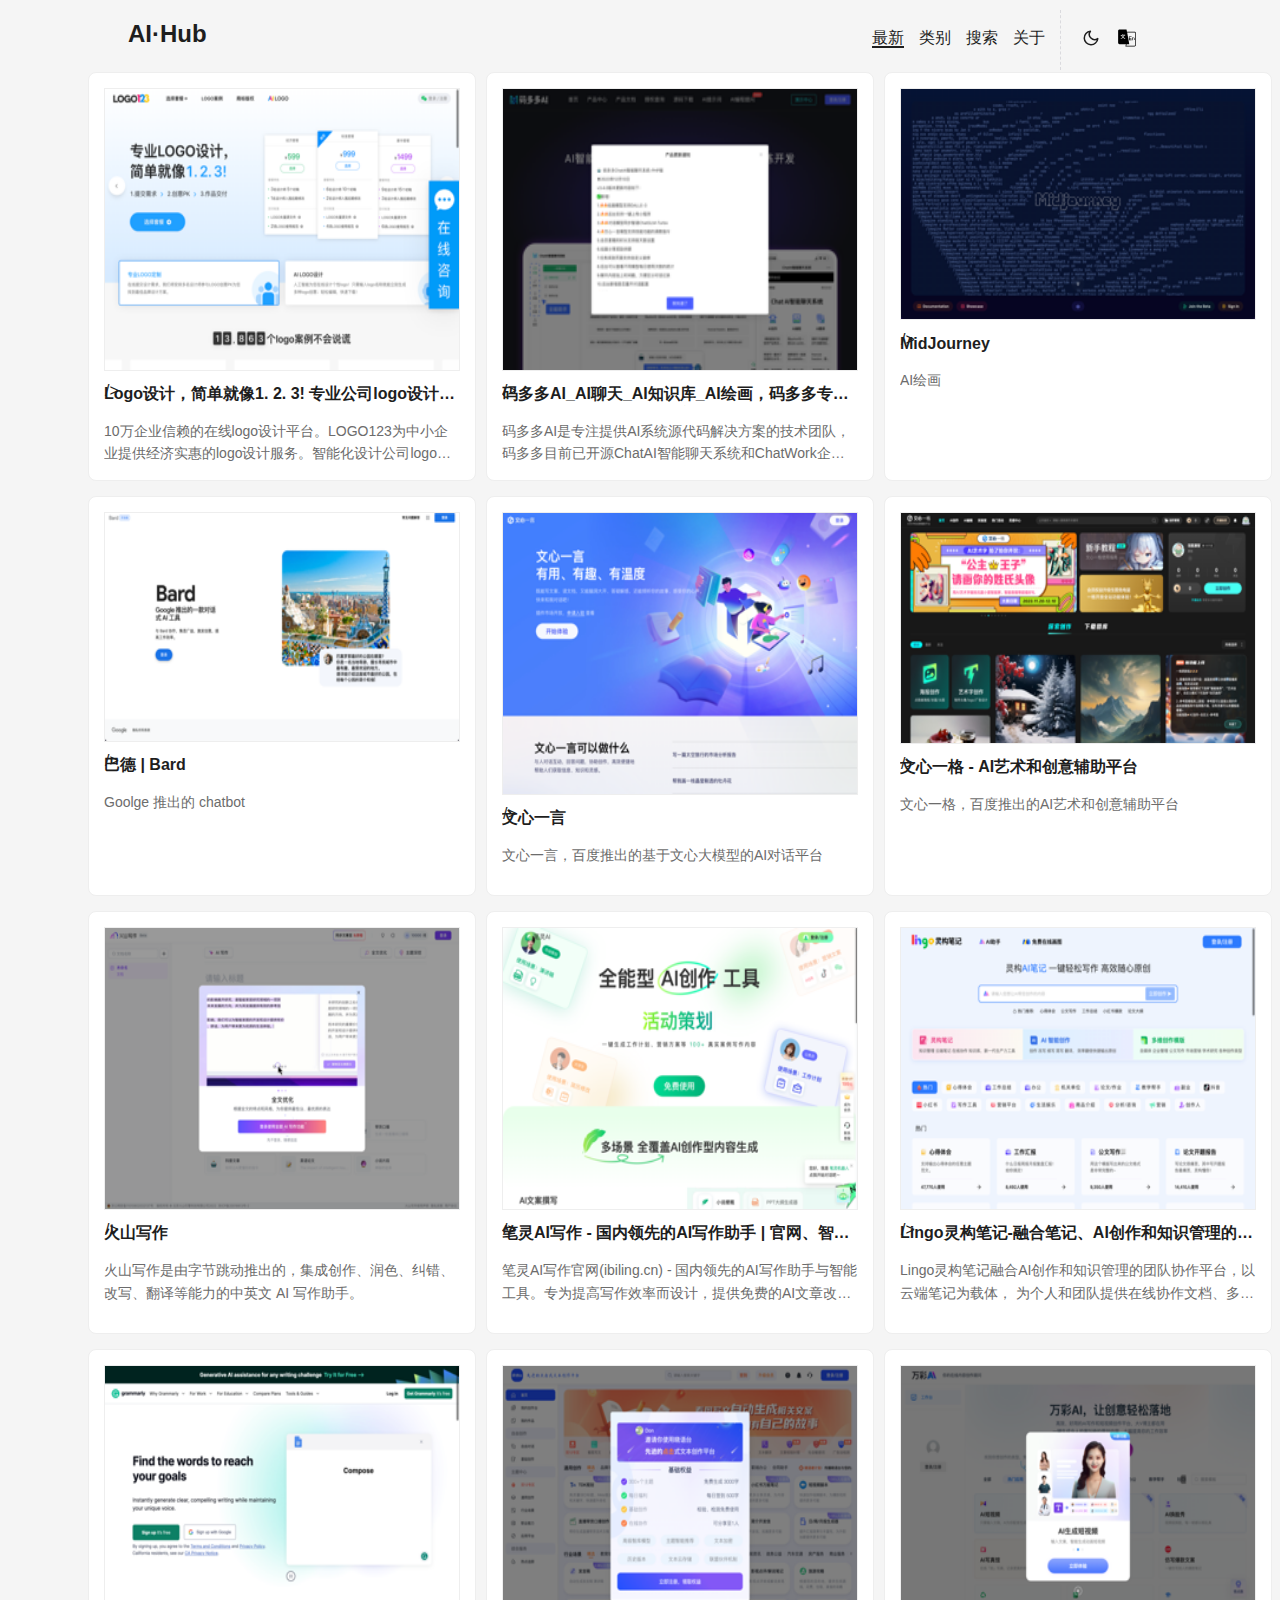
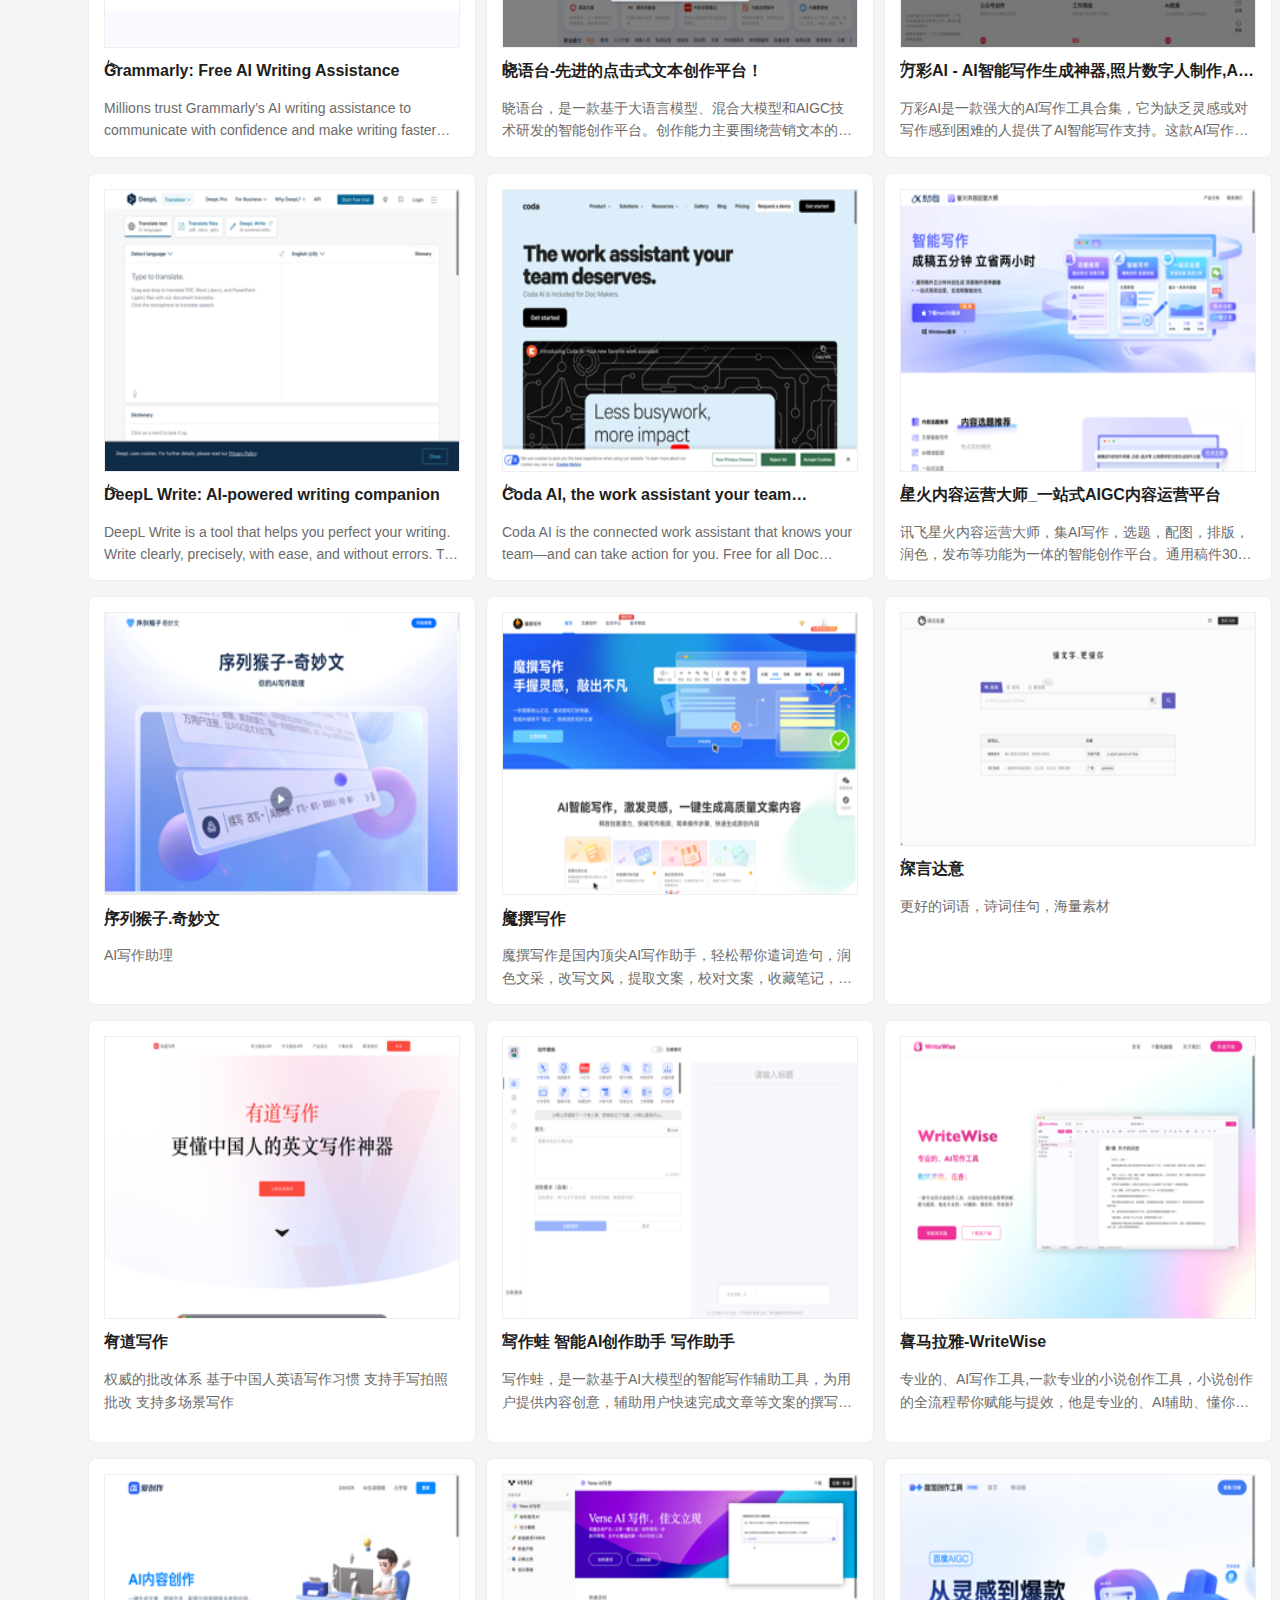
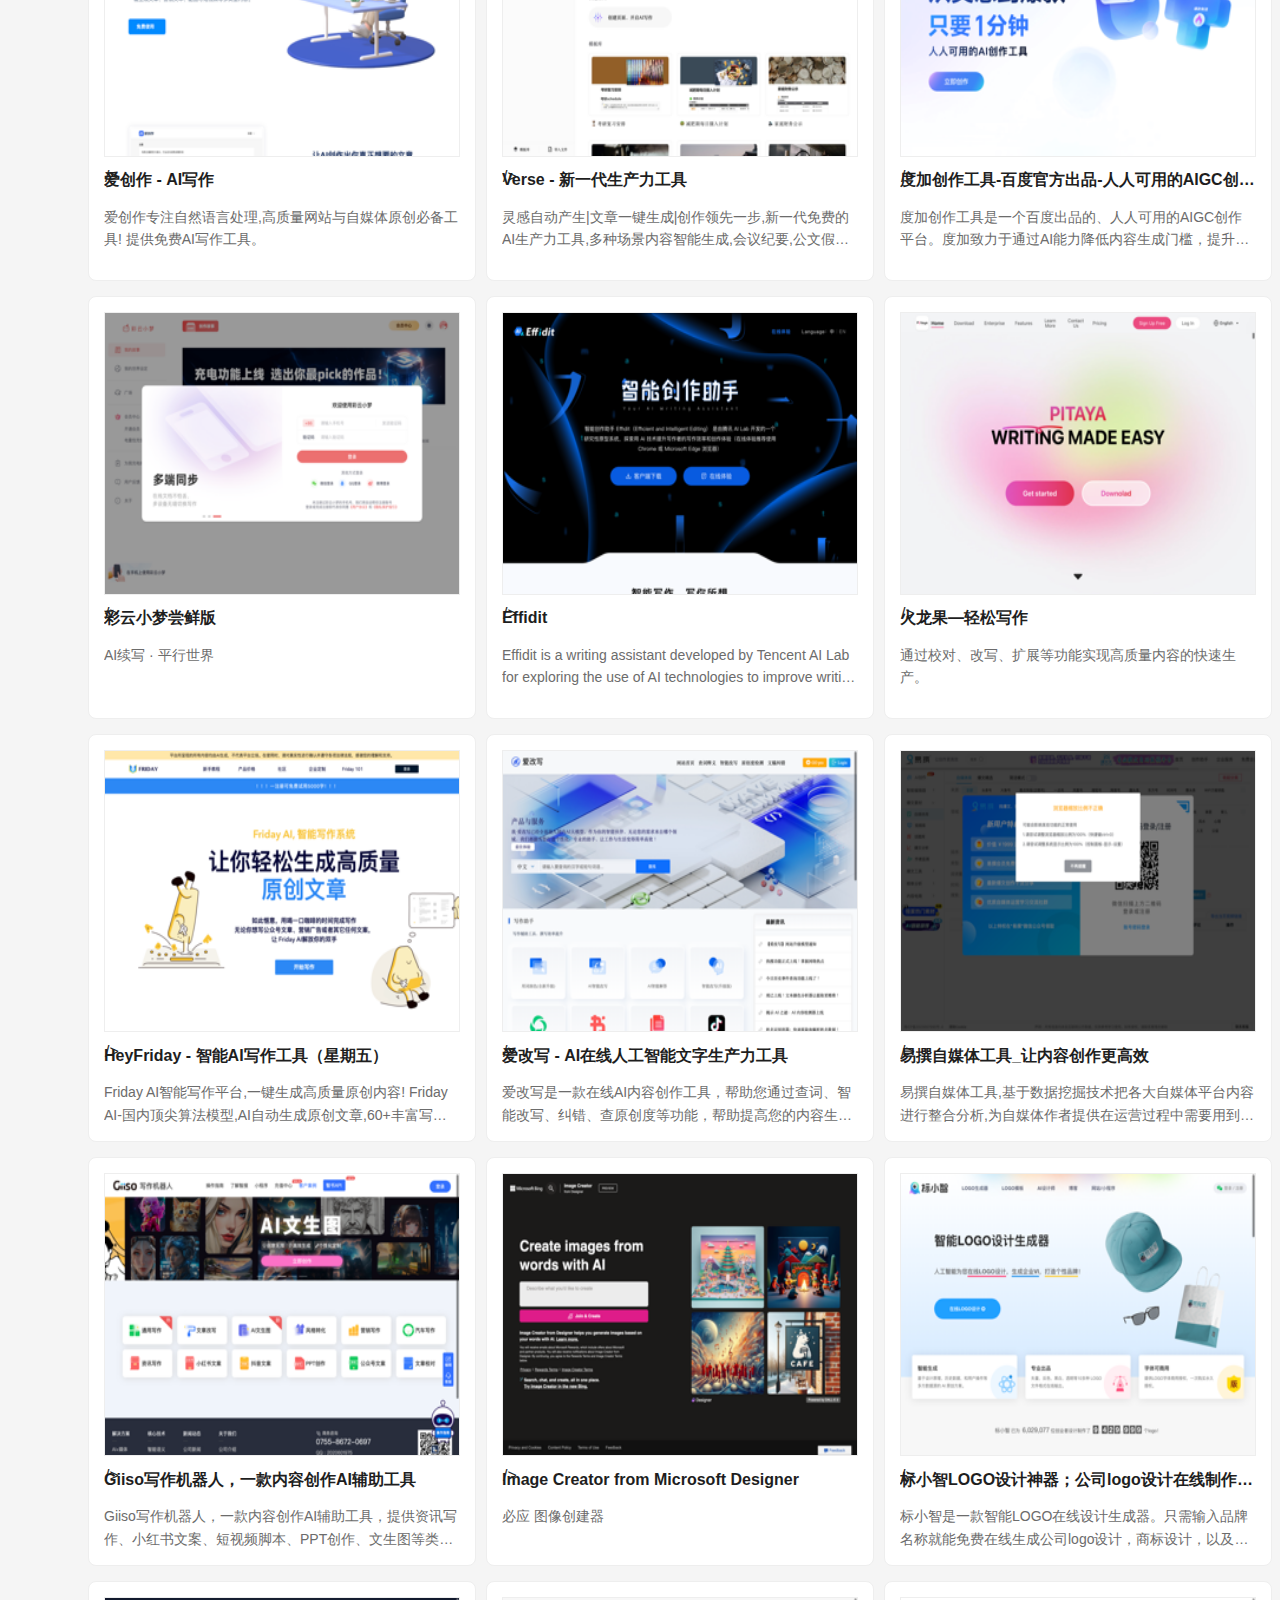
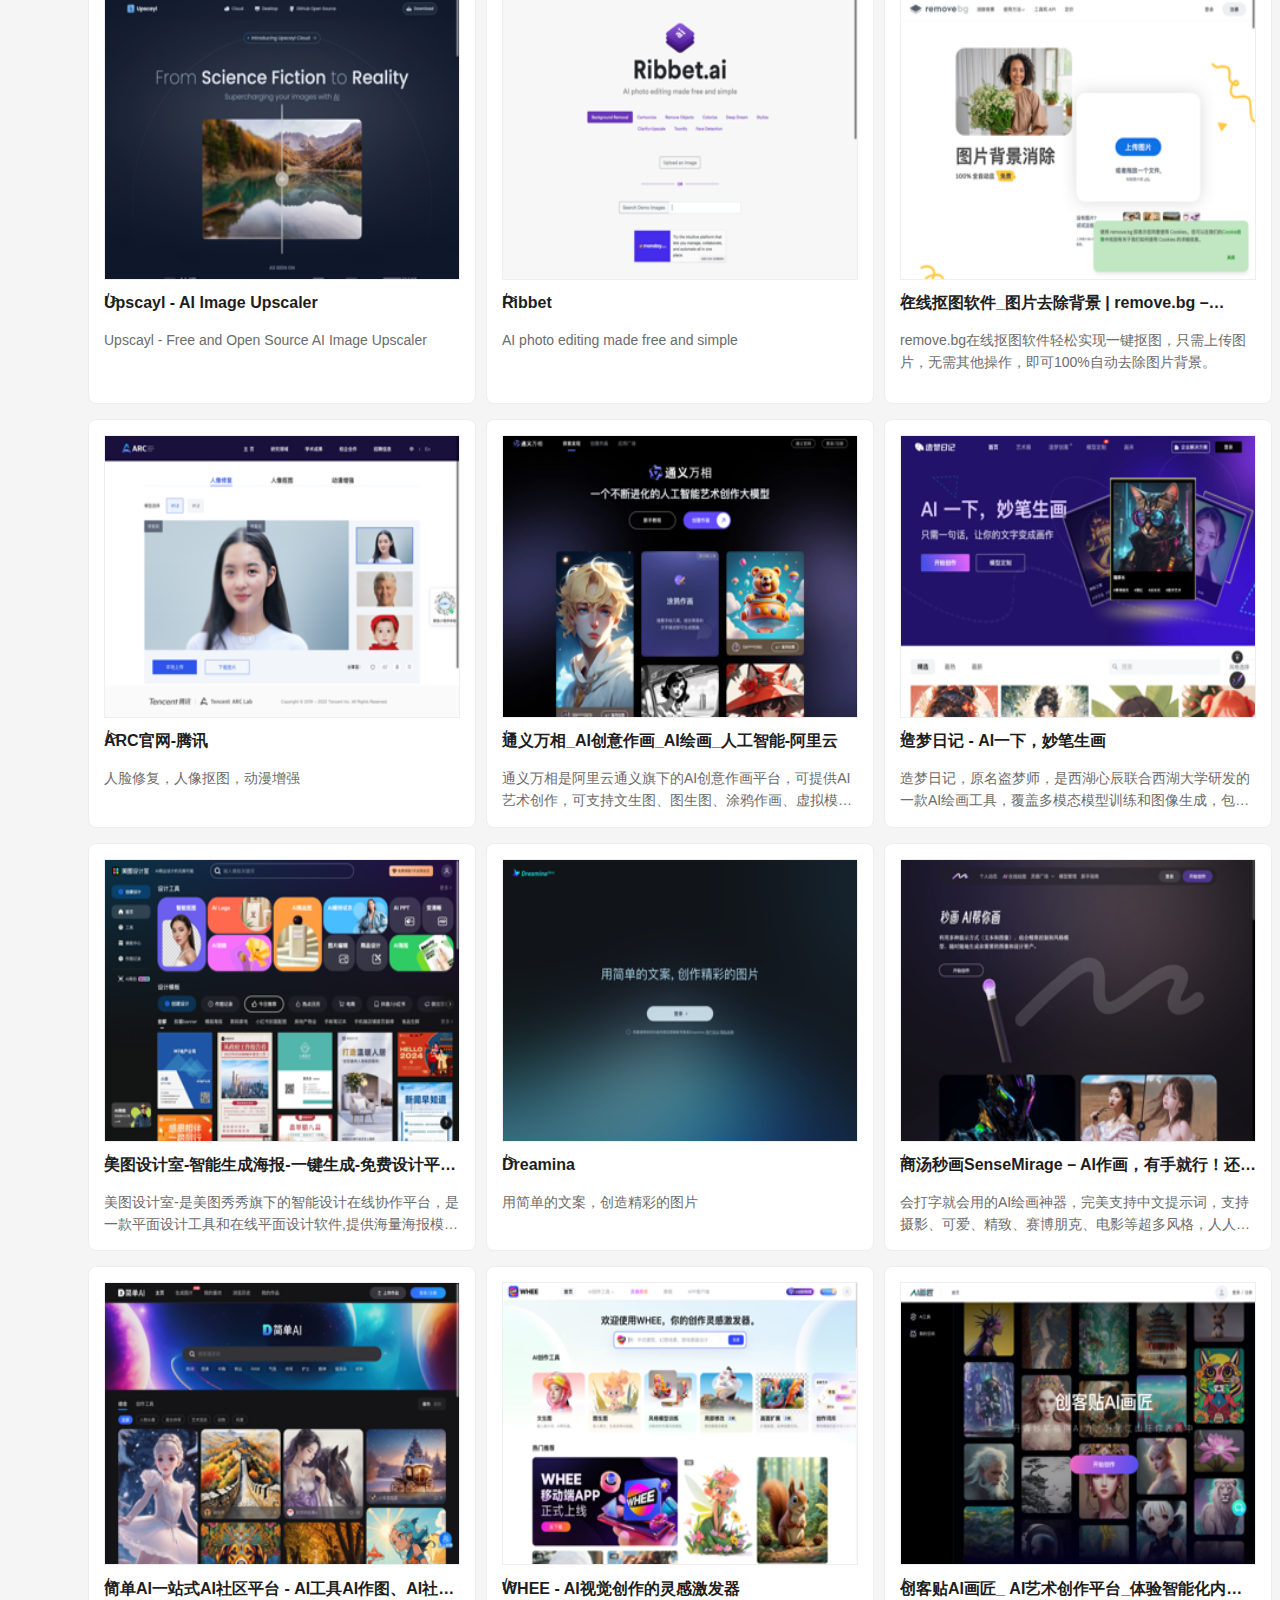
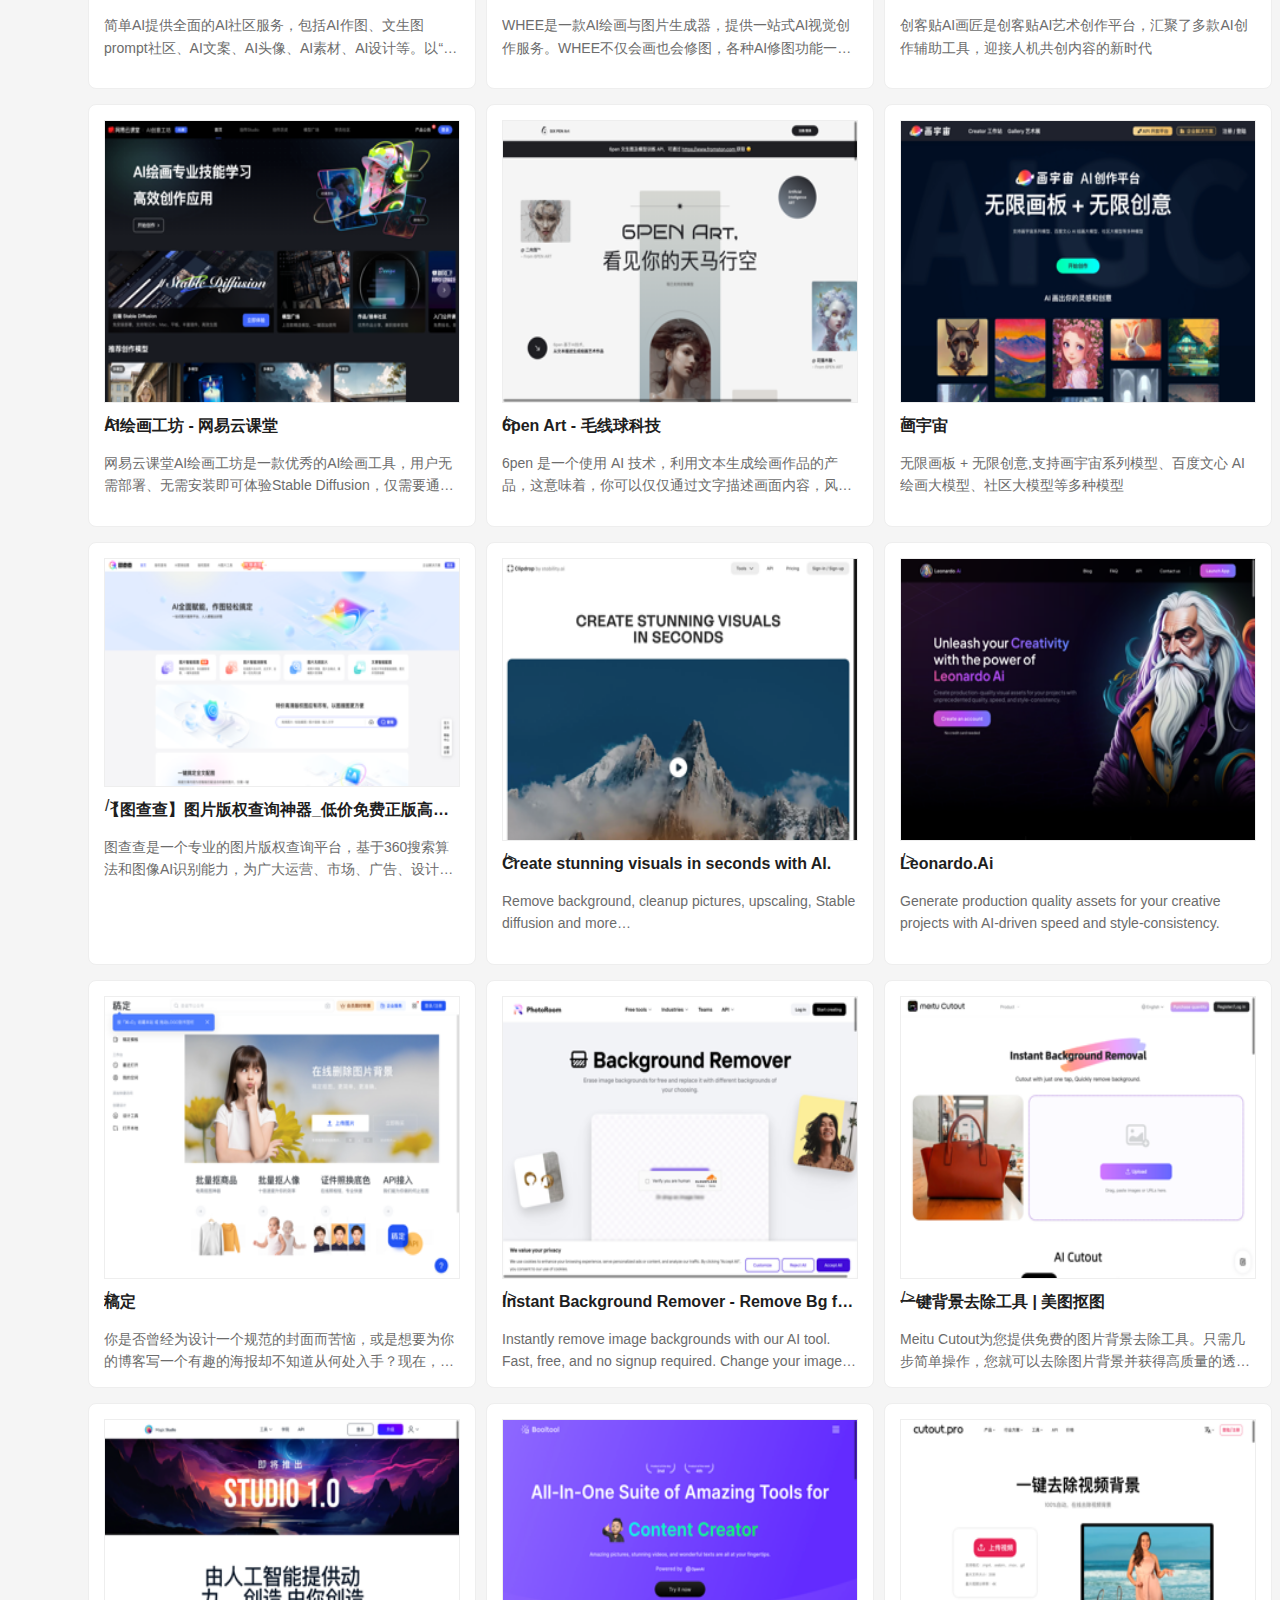
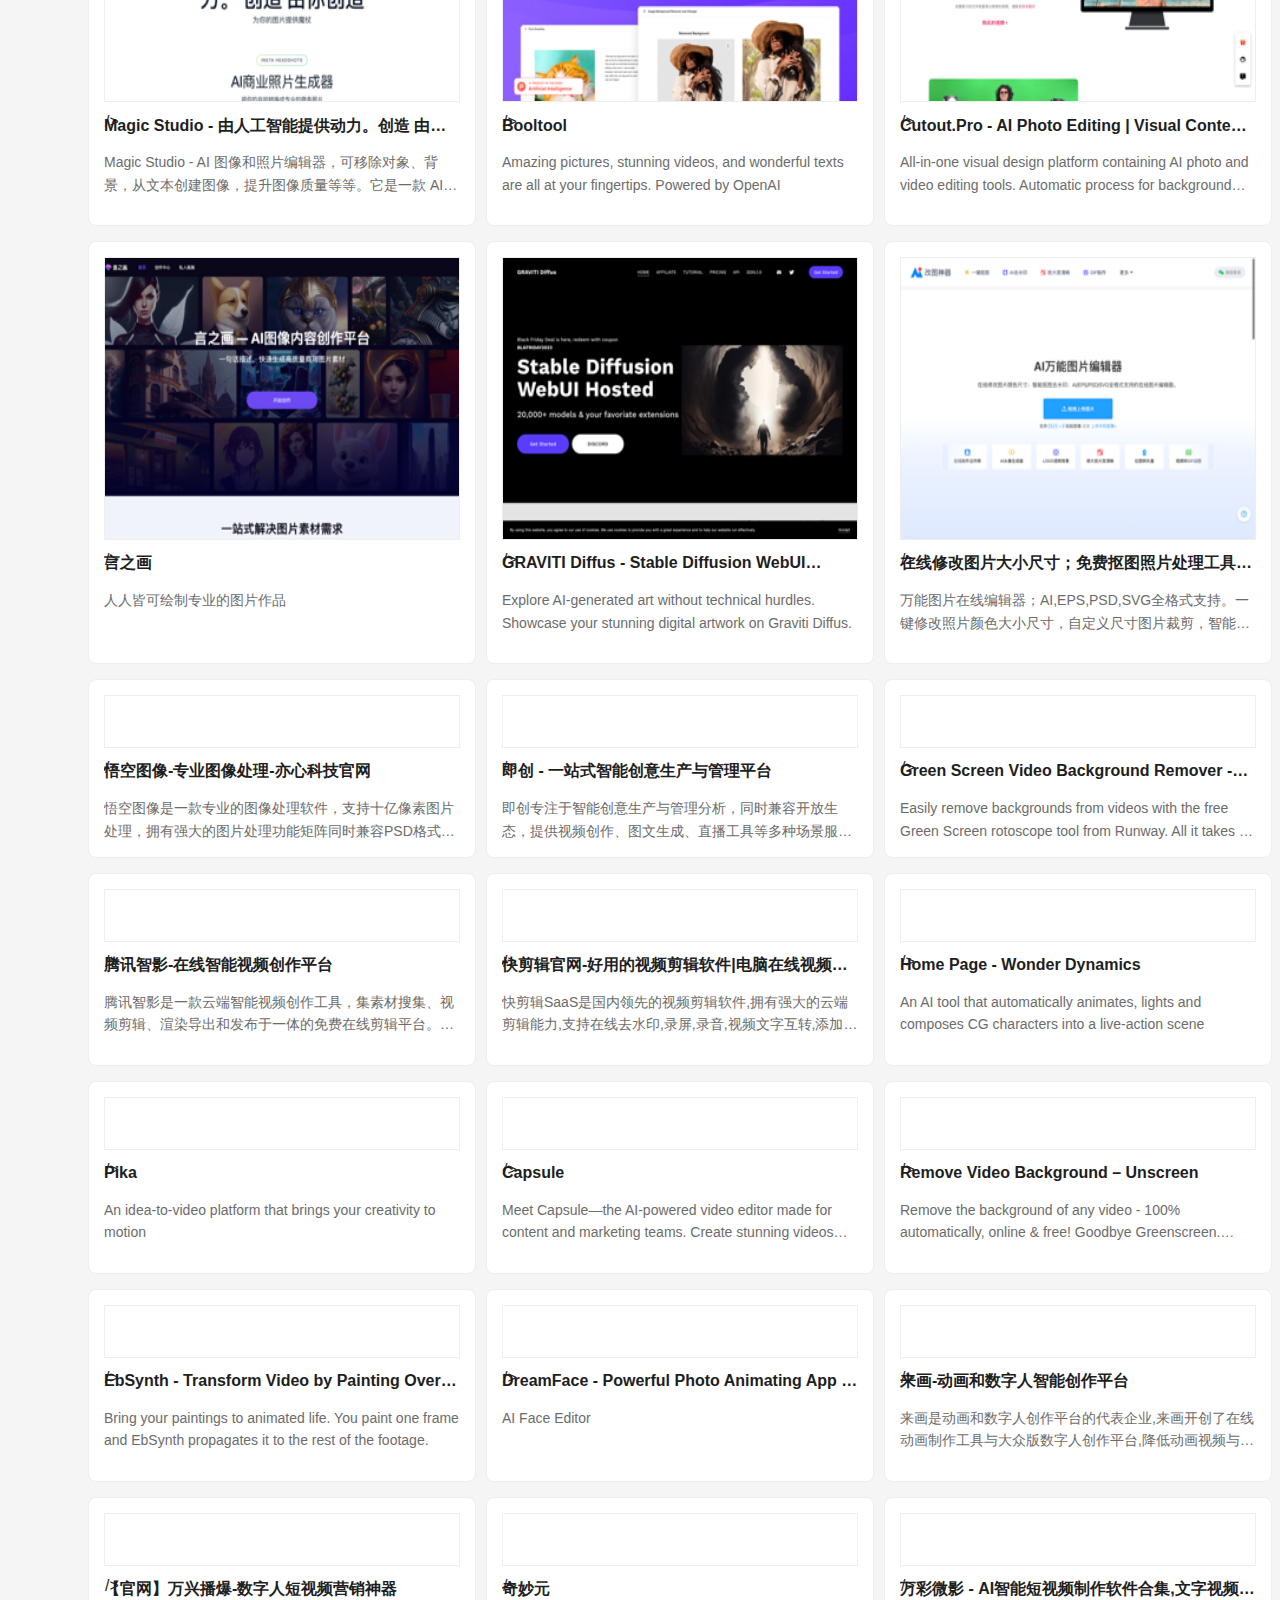
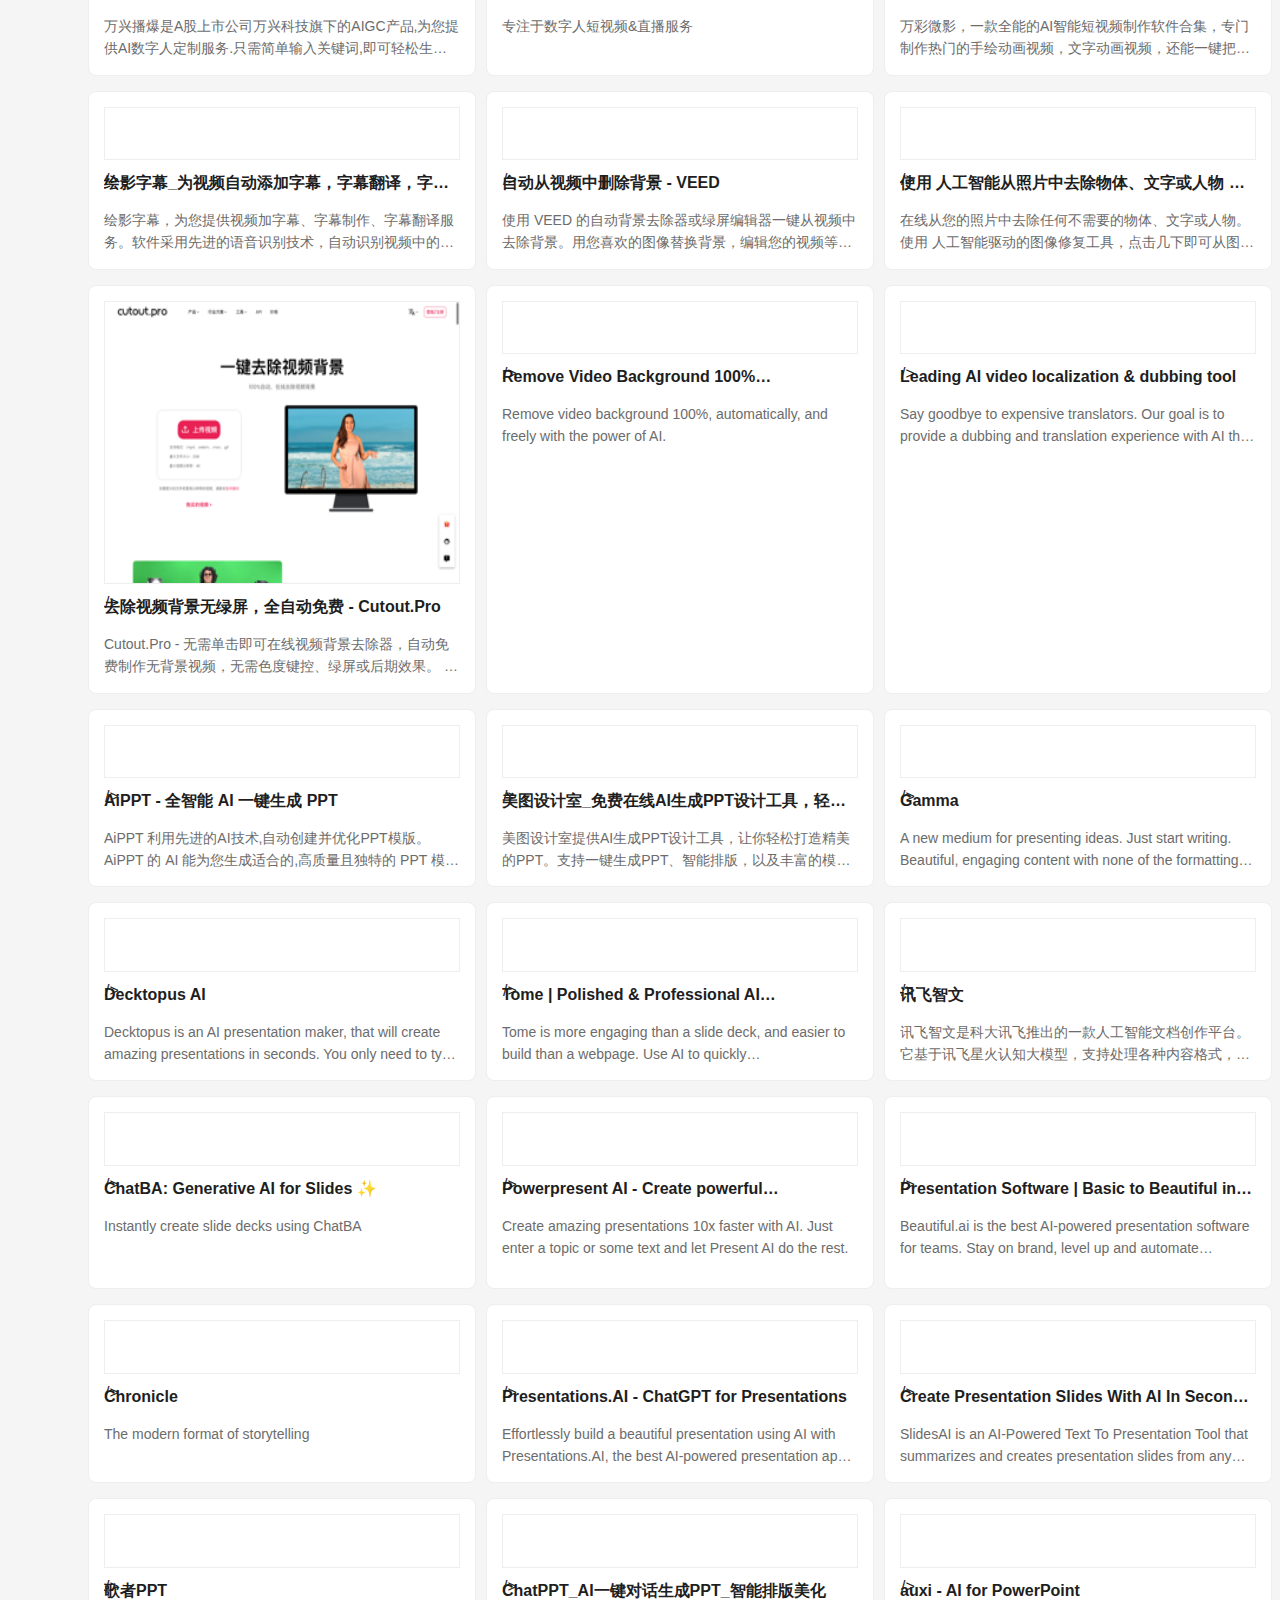
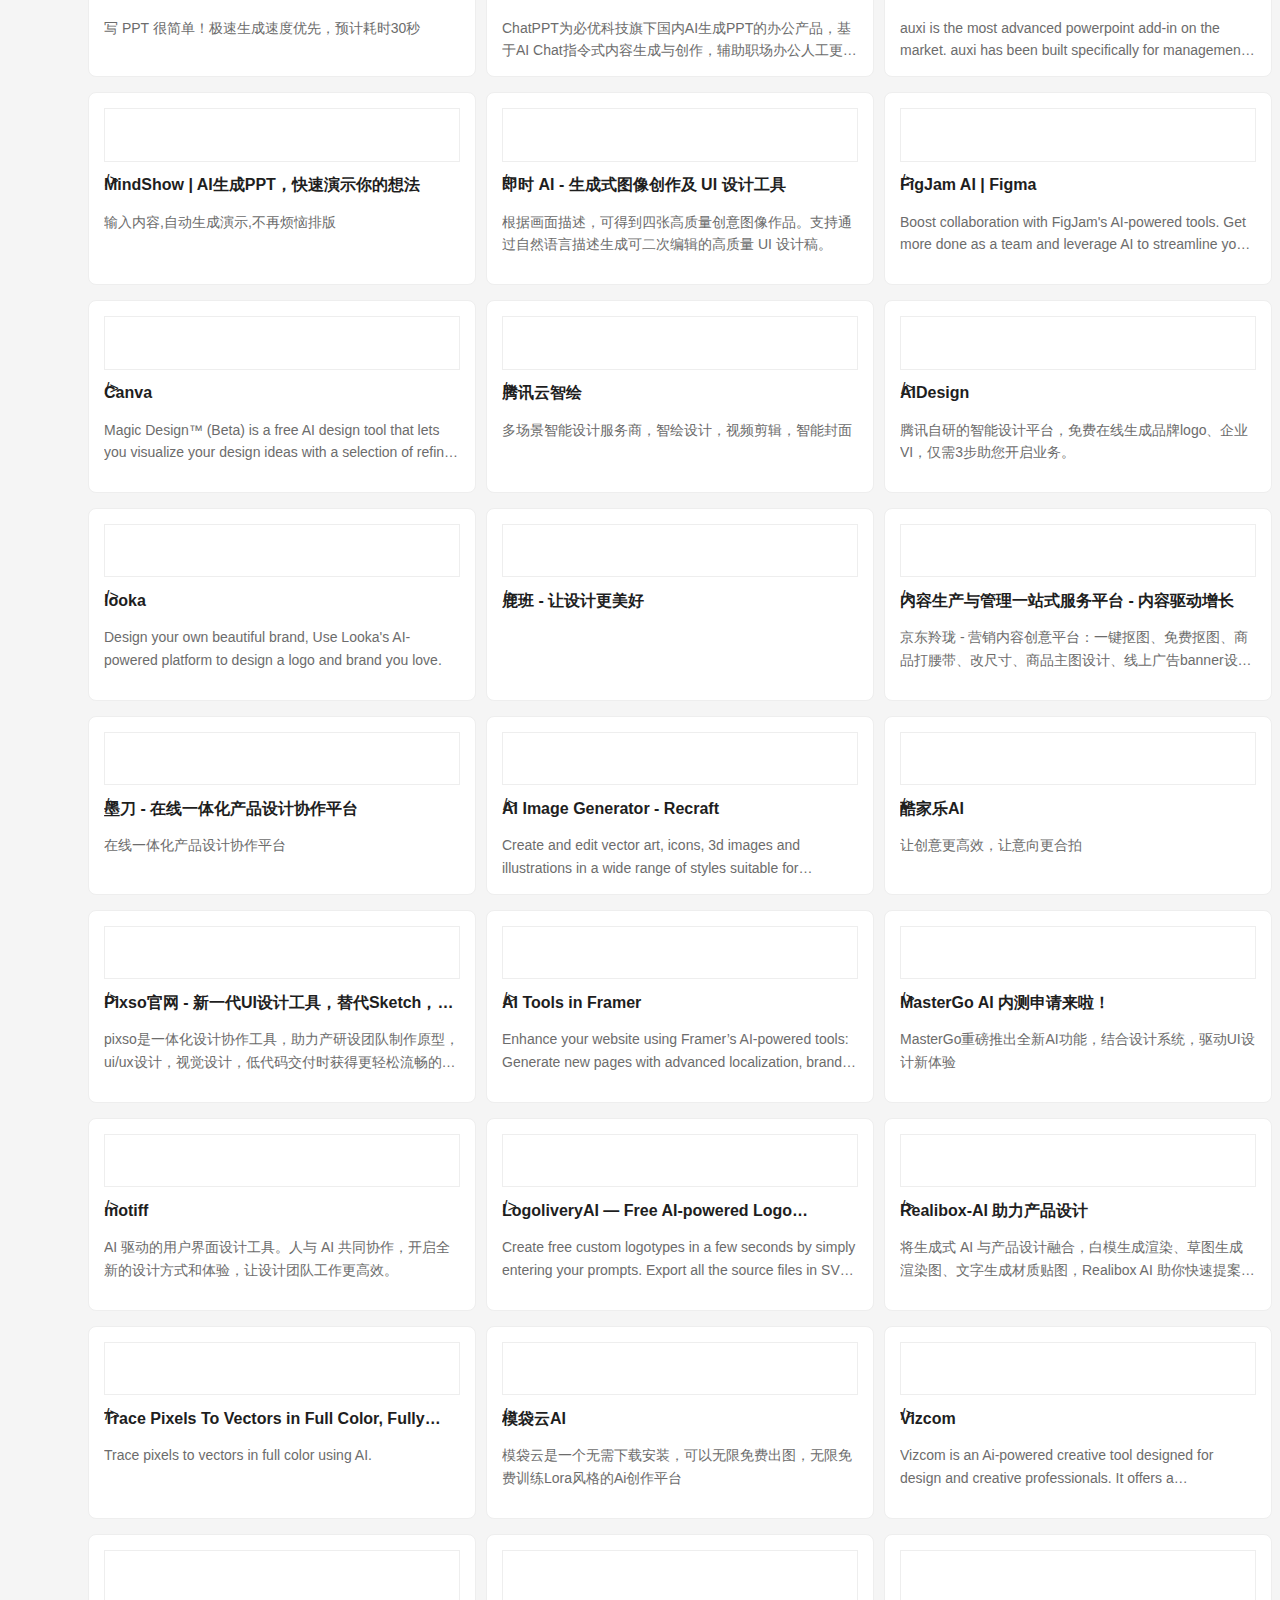
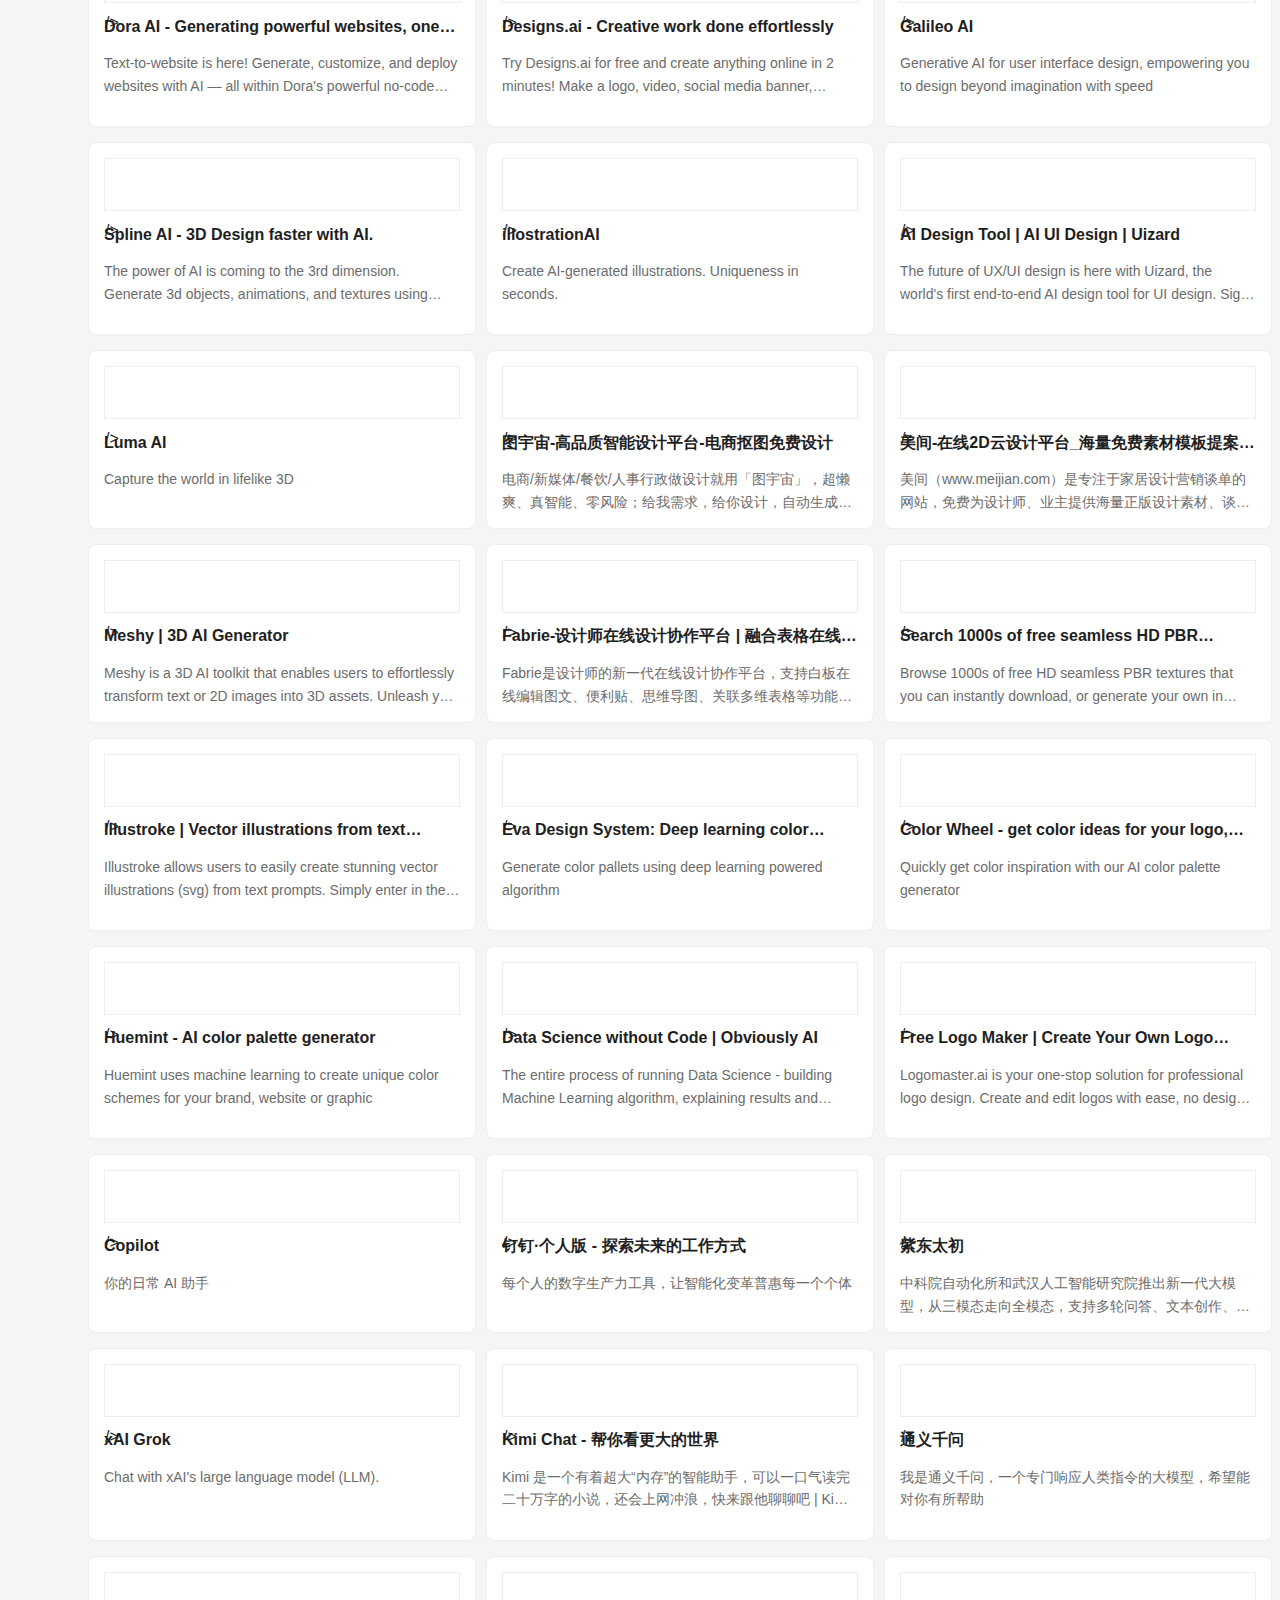
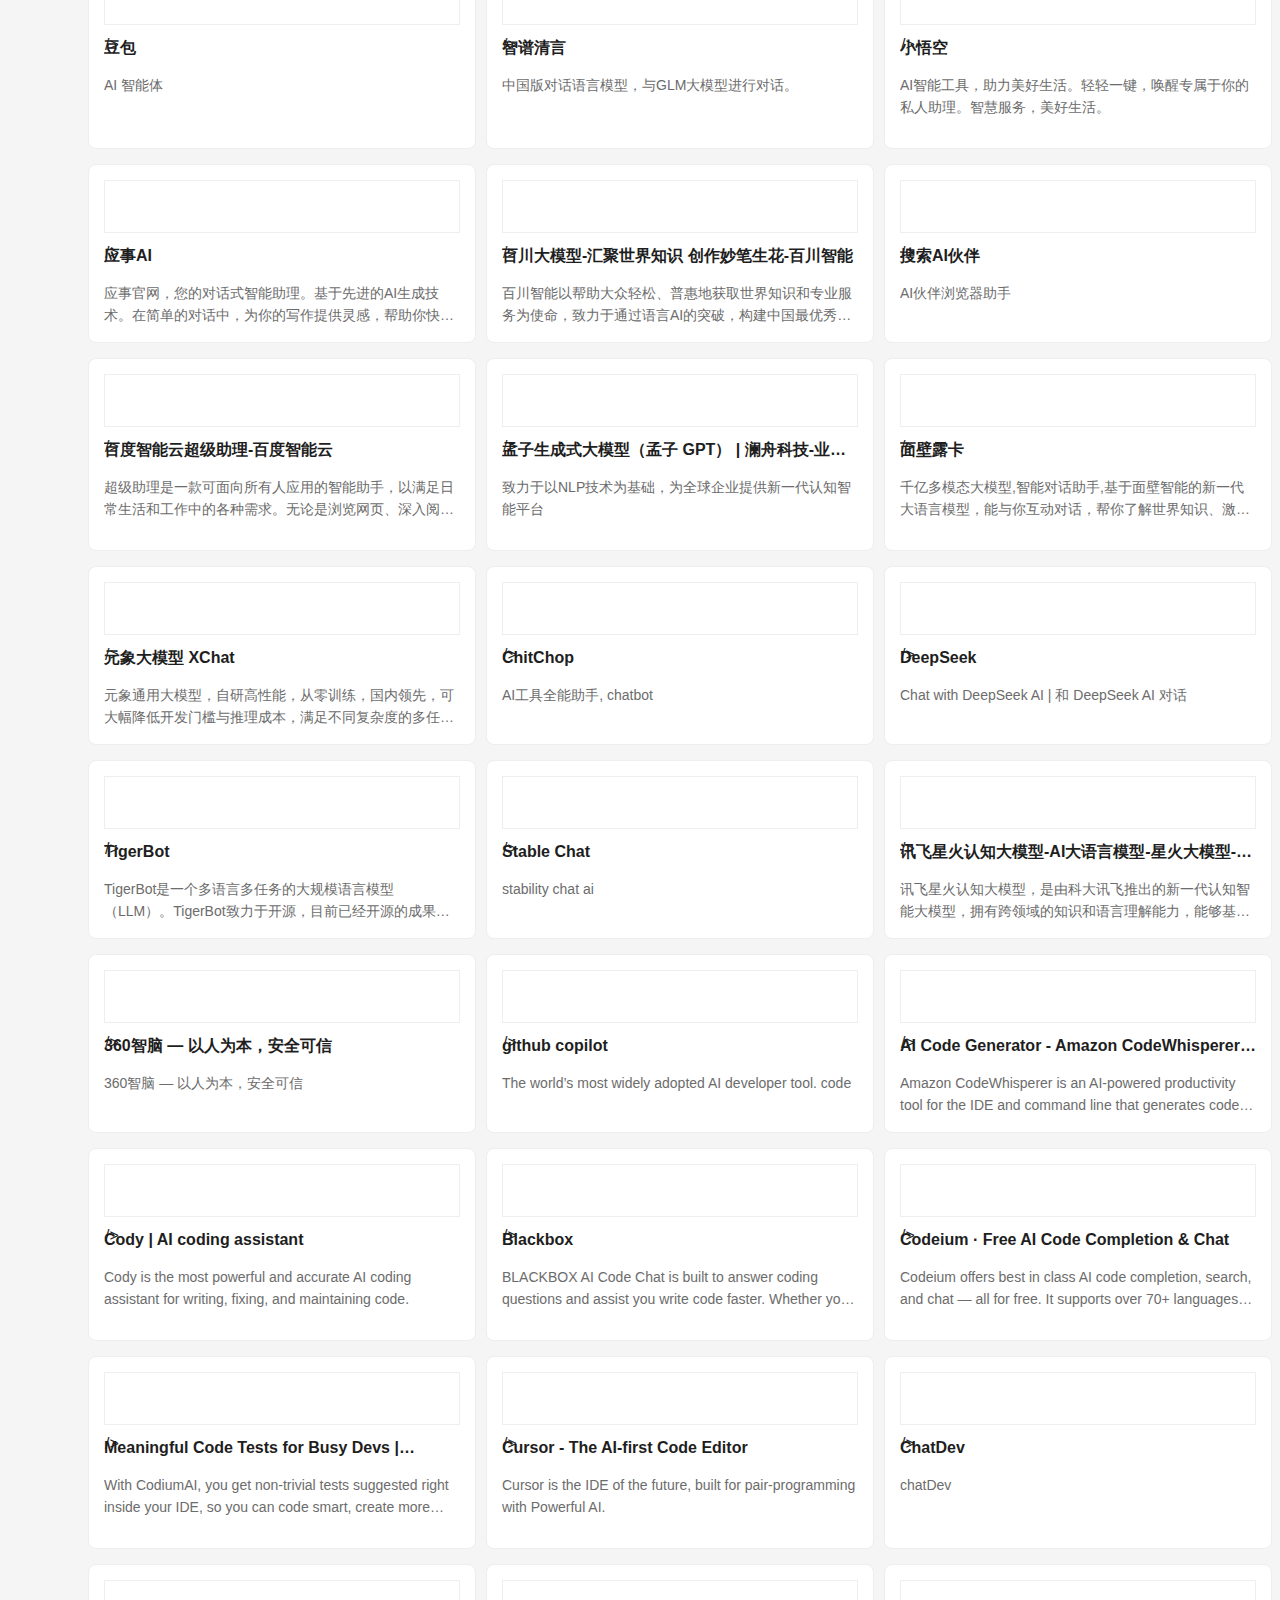
==== commit 84c8c4c1: "add index for card content" ====
--- a/index.html
+++ b/index.html
@@ -2,7 +2,7 @@
 <html lang="zh-CH">
   <head>
     <title>Ai·Hub</title>
-    <link rel="stylesheet" href="../asserts/css/header.css" />
+    <link rel="stylesheet" href="https://mjieke.github.io/aihub/asserts/css/header.css" />
     <link rel="icon" href="https://mjieke.github.io/aihub/logo.ico" />
     <script src="https://ajax.googleapis.com/ajax/libs/jquery/3.5.1/jquery.min.js"></script>
   </head>
@@ -147,7 +147,7 @@
     
     <card>
       <a href="https://www.logo123.com/" target="_blank">
-        <img src="https://mjieke.github.io/aihub/asserts/img/www_logo123_com.png" alt="" />
+        <img src="https://mjieke.github.io/aihub/asserts/img/www_logo123_com.png" alt="https://mjieke.github.io/aihub/asserts/img/www_logo123_com.png" loading="lazy">/>
       </a>
       <header class="entry-header">
         <h2>Logo设计，简单就像1. 2. 3! 专业公司logo设计平台 - LOGO123</h2>
@@ -167,7 +167,7 @@
     
     <card>
       <a href="https://www.mddai.cn/" target="_blank">
-        <img src="https://mjieke.github.io/aihub/asserts/img/www_mddai_cn.png" alt="" />
+        <img src="https://mjieke.github.io/aihub/asserts/img/www_mddai_cn.png" alt="https://mjieke.github.io/aihub/asserts/img/www_mddai_cn.png" loading="lazy">/>
       </a>
       <header class="entry-header">
         <h2>码多多AI_AI聊天_AI知识库_AI绘画，码多多专注提供AI系统源代码解决方案</h2>
@@ -187,7 +187,7 @@
     
     <card>
       <a href="https://www.midjourney.com/home" target="_blank">
-        <img src="https://mjieke.github.io/aihub/asserts/img/midjourney.png" alt="" />
+        <img src="https://mjieke.github.io/aihub/asserts/img/midjourney.png" alt="https://mjieke.github.io/aihub/asserts/img/midjourney.png" loading="lazy">/>
       </a>
       <header class="entry-header">
         <h2>MidJourney</h2>
@@ -207,7 +207,7 @@
     
     <card>
       <a href="https://bard.google.com/chat/" target="_blank">
-        <img src="https://mjieke.github.io/aihub/asserts/img/bard.png" alt="" />
+        <img src="https://mjieke.github.io/aihub/asserts/img/bard.png" alt="https://mjieke.github.io/aihub/asserts/img/bard.png" loading="lazy">/>
       </a>
       <header class="entry-header">
         <h2>巴德 | Bard</h2>
@@ -227,7 +227,7 @@
     
     <card>
       <a href="https://yiyan.baidu.com/" target="_blank">
-        <img src="https://mjieke.github.io/aihub/asserts/img/yiyan_baidu_com.png" alt="" />
+        <img src="https://mjieke.github.io/aihub/asserts/img/yiyan_baidu_com.png" alt="https://mjieke.github.io/aihub/asserts/img/yiyan_baidu_com.png" loading="lazy">/>
       </a>
       <header class="entry-header">
         <h2>文心一言</h2>
@@ -247,7 +247,7 @@
     
     <card>
       <a href="https://yige.baidu.com" target="_blank">
-        <img src="https://mjieke.github.io/aihub/asserts/img/yige_baidu_com.png" alt="" />
+        <img src="https://mjieke.github.io/aihub/asserts/img/yige_baidu_com.png" alt="https://mjieke.github.io/aihub/asserts/img/yige_baidu_com.png" loading="lazy">/>
       </a>
       <header class="entry-header">
         <h2>文心一格 - AI艺术和创意辅助平台</h2>
@@ -267,7 +267,7 @@
     
     <card>
       <a href="https://writingo.net/document" target="_blank">
-        <img src="https://mjieke.github.io/aihub/asserts/img/writingo_net.png" alt="" />
+        <img src="https://mjieke.github.io/aihub/asserts/img/writingo_net.png" alt="https://mjieke.github.io/aihub/asserts/img/writingo_net.png" loading="lazy">/>
       </a>
       <header class="entry-header">
         <h2>火山写作</h2>
@@ -287,7 +287,7 @@
     
     <card>
       <a href="https://ibiling.cn/" target="_blank">
-        <img src="https://mjieke.github.io/aihub/asserts/img/ibiling_cn.png" alt="" />
+        <img src="https://mjieke.github.io/aihub/asserts/img/ibiling_cn.png" alt="https://mjieke.github.io/aihub/asserts/img/ibiling_cn.png" loading="lazy">/>
       </a>
       <header class="entry-header">
         <h2>笔灵AI写作 - 国内领先的AI写作助手 | 官网、智能工具、免费改写</h2>
@@ -307,7 +307,7 @@
     
     <card>
       <a href="https://88lingo.com/ai?utm_id=577" target="_blank">
-        <img src="https://mjieke.github.io/aihub/asserts/img/88lingo_com.png" alt="" />
+        <img src="https://mjieke.github.io/aihub/asserts/img/88lingo_com.png" alt="https://mjieke.github.io/aihub/asserts/img/88lingo_com.png" loading="lazy">/>
       </a>
       <header class="entry-header">
         <h2>Lingo灵构笔记-融合笔记、AI创作和知识管理的团队协作平台</h2>
@@ -327,7 +327,7 @@
     
     <card>
       <a href="https://www.grammarly.com" target="_blank">
-        <img src="https://mjieke.github.io/aihub/asserts/img/www_grammarly_com.png" alt="" />
+        <img src="https://mjieke.github.io/aihub/asserts/img/www_grammarly_com.png" alt="https://mjieke.github.io/aihub/asserts/img/www_grammarly_com.png" loading="lazy">/>
       </a>
       <header class="entry-header">
         <h2>Grammarly: Free AI Writing Assistance</h2>
@@ -347,7 +347,7 @@
     
     <card>
       <a href="https://www.xiaoyutai.com/" target="_blank">
-        <img src="https://mjieke.github.io/aihub/asserts/img/www_xiaoyutai_com.png" alt="" />
+        <img src="https://mjieke.github.io/aihub/asserts/img/www_xiaoyutai_com.png" alt="https://mjieke.github.io/aihub/asserts/img/www_xiaoyutai_com.png" loading="lazy">/>
       </a>
       <header class="entry-header">
         <h2>晓语台-先进的点击式文本创作平台！</h2>
@@ -367,7 +367,7 @@
     
     <card>
       <a href="https://ai.kezhan365.com/inviteCode/FwJFxy" target="_blank">
-        <img src="https://mjieke.github.io/aihub/asserts/img/ai_kezhan365_com.png" alt="" />
+        <img src="https://mjieke.github.io/aihub/asserts/img/ai_kezhan365_com.png" alt="https://mjieke.github.io/aihub/asserts/img/ai_kezhan365_com.png" loading="lazy">/>
       </a>
       <header class="entry-header">
         <h2>万彩AI - AI智能写作生成神器,照片数字人制作,AI短视频制作</h2>
@@ -387,7 +387,7 @@
     
     <card>
       <a href="https://www.deepl.com/write" target="_blank">
-        <img src="https://mjieke.github.io/aihub/asserts/img/www_deepl_com.png" alt="" />
+        <img src="https://mjieke.github.io/aihub/asserts/img/www_deepl_com.png" alt="https://mjieke.github.io/aihub/asserts/img/www_deepl_com.png" loading="lazy">/>
       </a>
       <header class="entry-header">
         <h2>DeepL Write: AI-powered writing companion</h2>
@@ -407,7 +407,7 @@
     
     <card>
       <a href="https://coda.io/product/ai" target="_blank">
-        <img src="https://mjieke.github.io/aihub/asserts/img/coda_io.png" alt="" />
+        <img src="https://mjieke.github.io/aihub/asserts/img/coda_io.png" alt="https://mjieke.github.io/aihub/asserts/img/coda_io.png" loading="lazy">/>
       </a>
       <header class="entry-header">
         <h2>Coda AI, the work assistant your team deserves - Coda</h2>
@@ -427,7 +427,7 @@
     
     <card>
       <a href="https://turbodesk.xfyun.cn/" target="_blank">
-        <img src="https://mjieke.github.io/aihub/asserts/img/turbodesk_xfyun_cn.png" alt="" />
+        <img src="https://mjieke.github.io/aihub/asserts/img/turbodesk_xfyun_cn.png" alt="https://mjieke.github.io/aihub/asserts/img/turbodesk_xfyun_cn.png" loading="lazy">/>
       </a>
       <header class="entry-header">
         <h2>星火内容运营大师_一站式AIGC内容运营平台</h2>
@@ -447,7 +447,7 @@
     
     <card>
       <a href="https://wen.mobvoi.com/" target="_blank">
-        <img src="https://mjieke.github.io/aihub/asserts/img/wen_mobvoi_com.png" alt="" />
+        <img src="https://mjieke.github.io/aihub/asserts/img/wen_mobvoi_com.png" alt="https://mjieke.github.io/aihub/asserts/img/wen_mobvoi_com.png" loading="lazy">/>
       </a>
       <header class="entry-header">
         <h2>序列猴子.奇妙文</h2>
@@ -467,7 +467,7 @@
     
     <card>
       <a href="https://x.moyin.com/" target="_blank">
-        <img src="https://mjieke.github.io/aihub/asserts/img/x_moyin_com.png" alt="" />
+        <img src="https://mjieke.github.io/aihub/asserts/img/x_moyin_com.png" alt="https://mjieke.github.io/aihub/asserts/img/x_moyin_com.png" loading="lazy">/>
       </a>
       <header class="entry-header">
         <h2>魔撰写作</h2>
@@ -487,7 +487,7 @@
     
     <card>
       <a href="https://www.shenyandayi.com/" target="_blank">
-        <img src="https://mjieke.github.io/aihub/asserts/img/shenyandayi.png" alt="" />
+        <img src="https://mjieke.github.io/aihub/asserts/img/shenyandayi.png" alt="https://mjieke.github.io/aihub/asserts/img/shenyandayi.png" loading="lazy">/>
       </a>
       <header class="entry-header">
         <h2>深言达意</h2>
@@ -507,7 +507,7 @@
     
     <card>
       <a href="https://write.youdao.com/#/homepage" target="_blank">
-        <img src="https://mjieke.github.io/aihub/asserts/img/write_youdao_com.png" alt="" />
+        <img src="https://mjieke.github.io/aihub/asserts/img/write_youdao_com.png" alt="https://mjieke.github.io/aihub/asserts/img/write_youdao_com.png" loading="lazy">/>
       </a>
       <header class="entry-header">
         <h2>有道写作</h2>
@@ -527,7 +527,7 @@
     
     <card>
       <a href="https://littlefrog.ai/" target="_blank">
-        <img src="https://mjieke.github.io/aihub/asserts/img/littlefrog_ai.png" alt="" />
+        <img src="https://mjieke.github.io/aihub/asserts/img/littlefrog_ai.png" alt="https://mjieke.github.io/aihub/asserts/img/littlefrog_ai.png" loading="lazy">/>
       </a>
       <header class="entry-header">
         <h2>写作蛙 智能AI创作助手 写作助手</h2>
@@ -547,7 +547,7 @@
     
     <card>
       <a href="https://www.ximalaya.com/gatekeeper/write-wise-web" target="_blank">
-        <img src="https://mjieke.github.io/aihub/asserts/img/www_ximalaya_com.png" alt="" />
+        <img src="https://mjieke.github.io/aihub/asserts/img/www_ximalaya_com.png" alt="https://mjieke.github.io/aihub/asserts/img/www_ximalaya_com.png" loading="lazy">/>
       </a>
       <header class="entry-header">
         <h2>喜马拉雅-WriteWise</h2>
@@ -567,7 +567,7 @@
     
     <card>
       <a href="https://ai.zaker.cn" target="_blank">
-        <img src="https://mjieke.github.io/aihub/asserts/img/ai_zaker_cn.png" alt="" />
+        <img src="https://mjieke.github.io/aihub/asserts/img/ai_zaker_cn.png" alt="https://mjieke.github.io/aihub/asserts/img/ai_zaker_cn.png" loading="lazy">/>
       </a>
       <header class="entry-header">
         <h2>爱创作 - AI写作</h2>
@@ -587,7 +587,7 @@
     
     <card>
       <a href="https://verse.app.yinxiang.com/product/" target="_blank">
-        <img src="https://mjieke.github.io/aihub/asserts/img/verse_app_yinxiang_com.png" alt="" />
+        <img src="https://mjieke.github.io/aihub/asserts/img/verse_app_yinxiang_com.png" alt="https://mjieke.github.io/aihub/asserts/img/verse_app_yinxiang_com.png" loading="lazy">/>
       </a>
       <header class="entry-header">
         <h2>Verse - 新一代生产力工具</h2>
@@ -607,7 +607,7 @@
     
     <card>
       <a href="https://aigc.baidu.com/" target="_blank">
-        <img src="https://mjieke.github.io/aihub/asserts/img/aigc_baidu_com.png" alt="" />
+        <img src="https://mjieke.github.io/aihub/asserts/img/aigc_baidu_com.png" alt="https://mjieke.github.io/aihub/asserts/img/aigc_baidu_com.png" loading="lazy">/>
       </a>
       <header class="entry-header">
         <h2>度加创作工具-百度官方出品-人人可用的AIGC创作平台-一站式聚合百度AIGC能力</h2>
@@ -627,7 +627,7 @@
     
     <card>
       <a href="https://if.caiyunai.com" target="_blank">
-        <img src="https://mjieke.github.io/aihub/asserts/img/if_caiyunai_com.png" alt="" />
+        <img src="https://mjieke.github.io/aihub/asserts/img/if_caiyunai_com.png" alt="https://mjieke.github.io/aihub/asserts/img/if_caiyunai_com.png" loading="lazy">/>
       </a>
       <header class="entry-header">
         <h2>彩云小梦尝鲜版</h2>
@@ -647,7 +647,7 @@
     
     <card>
       <a href="https://effidit.qq.com" target="_blank">
-        <img src="https://mjieke.github.io/aihub/asserts/img/effidit_qq_com.png" alt="" />
+        <img src="https://mjieke.github.io/aihub/asserts/img/effidit_qq_com.png" alt="https://mjieke.github.io/aihub/asserts/img/effidit_qq_com.png" loading="lazy">/>
       </a>
       <header class="entry-header">
         <h2>Effidit</h2>
@@ -667,7 +667,7 @@
     
     <card>
       <a href="https://www.mypitaya.com" target="_blank">
-        <img src="https://mjieke.github.io/aihub/asserts/img/www_mypitaya_com.png" alt="" />
+        <img src="https://mjieke.github.io/aihub/asserts/img/www_mypitaya_com.png" alt="https://mjieke.github.io/aihub/asserts/img/www_mypitaya_com.png" loading="lazy">/>
       </a>
       <header class="entry-header">
         <h2>火龙果—轻松写作</h2>
@@ -687,7 +687,7 @@
     
     <card>
       <a href="https://www.heyfriday.cn/home" target="_blank">
-        <img src="https://mjieke.github.io/aihub/asserts/img/www_heyfriday_cn.png" alt="" />
+        <img src="https://mjieke.github.io/aihub/asserts/img/www_heyfriday_cn.png" alt="https://mjieke.github.io/aihub/asserts/img/www_heyfriday_cn.png" loading="lazy">/>
       </a>
       <header class="entry-header">
         <h2>HeyFriday - 智能AI写作工具（星期五）</h2>
@@ -707,7 +707,7 @@
     
     <card>
       <a href="https://www.aigaixie.com" target="_blank">
-        <img src="https://mjieke.github.io/aihub/asserts/img/www_aigaixie_com.png" alt="" />
+        <img src="https://mjieke.github.io/aihub/asserts/img/www_aigaixie_com.png" alt="https://mjieke.github.io/aihub/asserts/img/www_aigaixie_com.png" loading="lazy">/>
       </a>
       <header class="entry-header">
         <h2>爱改写 - AI在线人工智能文字生产力工具</h2>
@@ -727,7 +727,7 @@
     
     <card>
       <a href="https://www.yizhuan5.com" target="_blank">
-        <img src="https://mjieke.github.io/aihub/asserts/img/www_yizhuan5_com.png" alt="" />
+        <img src="https://mjieke.github.io/aihub/asserts/img/www_yizhuan5_com.png" alt="https://mjieke.github.io/aihub/asserts/img/www_yizhuan5_com.png" loading="lazy">/>
       </a>
       <header class="entry-header">
         <h2>易撰自媒体工具_让内容创作更高效</h2>
@@ -747,7 +747,7 @@
     
     <card>
       <a href="https://www.giiso.com" target="_blank">
-        <img src="https://mjieke.github.io/aihub/asserts/img/www_giiso_com.png" alt="" />
+        <img src="https://mjieke.github.io/aihub/asserts/img/www_giiso_com.png" alt="https://mjieke.github.io/aihub/asserts/img/www_giiso_com.png" loading="lazy">/>
       </a>
       <header class="entry-header">
         <h2>Giiso写作机器人，一款内容创作AI辅助工具</h2>
@@ -767,7 +767,7 @@
     
     <card>
       <a href="https://cn.bing.com/create" target="_blank">
-        <img src="https://mjieke.github.io/aihub/asserts/img/cn_bing_com.png" alt="" />
+        <img src="https://mjieke.github.io/aihub/asserts/img/cn_bing_com.png" alt="https://mjieke.github.io/aihub/asserts/img/cn_bing_com.png" loading="lazy">/>
       </a>
       <header class="entry-header">
         <h2>Image Creator from Microsoft Designer</h2>
@@ -787,7 +787,7 @@
     
     <card>
       <a href="https://www.logosc.cn/" target="_blank">
-        <img src="https://mjieke.github.io/aihub/asserts/img/www_logosc_cn.png" alt="" />
+        <img src="https://mjieke.github.io/aihub/asserts/img/www_logosc_cn.png" alt="https://mjieke.github.io/aihub/asserts/img/www_logosc_cn.png" loading="lazy">/>
       </a>
       <header class="entry-header">
         <h2>标小智LOGO设计神器；公司logo设计在线制作生成 - 标小智</h2>
@@ -807,7 +807,7 @@
     
     <card>
       <a href="https://www.upscayl.org" target="_blank">
-        <img src="https://mjieke.github.io/aihub/asserts/img/www_upscayl_org.png" alt="" />
+        <img src="https://mjieke.github.io/aihub/asserts/img/www_upscayl_org.png" alt="https://mjieke.github.io/aihub/asserts/img/www_upscayl_org.png" loading="lazy">/>
       </a>
       <header class="entry-header">
         <h2>Upscayl - AI Image Upscaler</h2>
@@ -827,7 +827,7 @@
     
     <card>
       <a href="https://ribbet.ai" target="_blank">
-        <img src="https://mjieke.github.io/aihub/asserts/img/ribbet_ai.png" alt="" />
+        <img src="https://mjieke.github.io/aihub/asserts/img/ribbet_ai.png" alt="https://mjieke.github.io/aihub/asserts/img/ribbet_ai.png" loading="lazy">/>
       </a>
       <header class="entry-header">
         <h2>Ribbet</h2>
@@ -847,7 +847,7 @@
     
     <card>
       <a href="https://www.remove.bg/zh?aid=kkgjrdhppgtrhbyn&amp;utm_campaign=affiliate+marketing&amp;utm_medium=referral&amp;utm_source=affiliate" target="_blank">
-        <img src="https://mjieke.github.io/aihub/asserts/img/www_remove_bg.png" alt="" />
+        <img src="https://mjieke.github.io/aihub/asserts/img/www_remove_bg.png" alt="https://mjieke.github.io/aihub/asserts/img/www_remove_bg.png" loading="lazy">/>
       </a>
       <header class="entry-header">
         <h2>
@@ -869,7 +869,7 @@
     
     <card>
       <a href="https://arc.tencent.com/zh/ai-demos" target="_blank">
-        <img src="https://mjieke.github.io/aihub/asserts/img/arc_tencent_com.png" alt="" />
+        <img src="https://mjieke.github.io/aihub/asserts/img/arc_tencent_com.png" alt="https://mjieke.github.io/aihub/asserts/img/arc_tencent_com.png" loading="lazy">/>
       </a>
       <header class="entry-header">
         <h2>ARC官网-腾讯</h2>
@@ -889,7 +889,7 @@
     
     <card>
       <a href="https://wanxiang.aliyun.com/" target="_blank">
-        <img src="https://mjieke.github.io/aihub/asserts/img/wanxiang_aliyun_com.png" alt="" />
+        <img src="https://mjieke.github.io/aihub/asserts/img/wanxiang_aliyun_com.png" alt="https://mjieke.github.io/aihub/asserts/img/wanxiang_aliyun_com.png" loading="lazy">/>
       </a>
       <header class="entry-header">
         <h2>通义万相_AI创意作画_AI绘画_人工智能-阿里云</h2>
@@ -909,7 +909,7 @@
     
     <card>
       <a href="https://zmrj.art/" target="_blank">
-        <img src="https://mjieke.github.io/aihub/asserts/img/zmrj_art.png" alt="" />
+        <img src="https://mjieke.github.io/aihub/asserts/img/zmrj_art.png" alt="https://mjieke.github.io/aihub/asserts/img/zmrj_art.png" loading="lazy">/>
       </a>
       <header class="entry-header">
         <h2>造梦日记 - AI一下，妙笔生画</h2>
@@ -929,7 +929,7 @@
     
     <card>
       <a href="https://design.meitu.com/aigc/text-to-image" target="_blank">
-        <img src="https://mjieke.github.io/aihub/asserts/img/design_meitu_com.png" alt="" />
+        <img src="https://mjieke.github.io/aihub/asserts/img/design_meitu_com.png" alt="https://mjieke.github.io/aihub/asserts/img/design_meitu_com.png" loading="lazy">/>
       </a>
       <header class="entry-header">
         <h2>美图设计室-智能生成海报-一键生成-免费设计平面设计编辑软件-免费模板图文素材</h2>
@@ -949,7 +949,7 @@
     
     <card>
       <a href="https://www.capcut.cn/ai-tool/" target="_blank">
-        <img src="https://mjieke.github.io/aihub/asserts/img/www_capcut_cn.png" alt="" />
+        <img src="https://mjieke.github.io/aihub/asserts/img/www_capcut_cn.png" alt="https://mjieke.github.io/aihub/asserts/img/www_capcut_cn.png" loading="lazy">/>
       </a>
       <header class="entry-header">
         <h2>Dreamina</h2>
@@ -969,7 +969,7 @@
     
     <card>
       <a href="https://miaohua.sensetime.com/zh-CN" target="_blank">
-        <img src="https://mjieke.github.io/aihub/asserts/img/miaohua_sensetime_com.png" alt="" />
+        <img src="https://mjieke.github.io/aihub/asserts/img/miaohua_sensetime_com.png" alt="https://mjieke.github.io/aihub/asserts/img/miaohua_sensetime_com.png" loading="lazy">/>
       </a>
       <header class="entry-header">
         <h2>商汤秒画SenseMirage – AI作画，有手就行！还是免费的！</h2>
@@ -989,7 +989,7 @@
     
     <card>
       <a href="https://ai.sohu.com/search?_trans_=000019_aidhlltj" target="_blank">
-        <img src="https://mjieke.github.io/aihub/asserts/img/ai_sohu_com.png" alt="" />
+        <img src="https://mjieke.github.io/aihub/asserts/img/ai_sohu_com.png" alt="https://mjieke.github.io/aihub/asserts/img/ai_sohu_com.png" loading="lazy">/>
       </a>
       <header class="entry-header">
         <h2>简单AI一站式AI社区平台 - AI工具AI作图、AI社区、AI素材、AI软件、AI领域知识分享社区-简单AI</h2>
@@ -1010,7 +1010,7 @@
     
     <card>
       <a href="https://www.whee.com/" target="_blank">
-        <img src="https://mjieke.github.io/aihub/asserts/img/www_whee_com.png" alt="" />
+        <img src="https://mjieke.github.io/aihub/asserts/img/www_whee_com.png" alt="https://mjieke.github.io/aihub/asserts/img/www_whee_com.png" loading="lazy">/>
       </a>
       <header class="entry-header">
         <h2>WHEE - AI视觉创作的灵感激发器</h2>
@@ -1030,7 +1030,7 @@
     
     <card>
       <a href="https://aiart.chuangkit.com/landingpage" target="_blank">
-        <img src="https://mjieke.github.io/aihub/asserts/img/aiart_chuangkit_com.png" alt="" />
+        <img src="https://mjieke.github.io/aihub/asserts/img/aiart_chuangkit_com.png" alt="https://mjieke.github.io/aihub/asserts/img/aiart_chuangkit_com.png" loading="lazy">/>
       </a>
       <header class="entry-header">
         <h2>创客贴AI画匠_ AI艺术创作平台_体验智能化内容生成</h2>
@@ -1050,7 +1050,7 @@
     
     <card>
       <a href="https://ke.study.163.com/artWorks/painting" target="_blank">
-        <img src="https://mjieke.github.io/aihub/asserts/img/ke_study_163_com.png" alt="" />
+        <img src="https://mjieke.github.io/aihub/asserts/img/ke_study_163_com.png" alt="https://mjieke.github.io/aihub/asserts/img/ke_study_163_com.png" loading="lazy">/>
       </a>
       <header class="entry-header">
         <h2>AI绘画工坊 - 网易云课堂</h2>
@@ -1070,7 +1070,7 @@
     
     <card>
       <a href="https://6pen.art/" target="_blank">
-        <img src="https://mjieke.github.io/aihub/asserts/img/6pen_art.png" alt="" />
+        <img src="https://mjieke.github.io/aihub/asserts/img/6pen_art.png" alt="https://mjieke.github.io/aihub/asserts/img/6pen_art.png" loading="lazy">/>
       </a>
       <header class="entry-header">
         <h2>6pen Art - 毛线球科技</h2>
@@ -1090,7 +1090,7 @@
     
     <card>
       <a href="https://creator.nolibox.com/" target="_blank">
-        <img src="https://mjieke.github.io/aihub/asserts/img/creator_nolibox_com.png" alt="" />
+        <img src="https://mjieke.github.io/aihub/asserts/img/creator_nolibox_com.png" alt="https://mjieke.github.io/aihub/asserts/img/creator_nolibox_com.png" loading="lazy">/>
       </a>
       <header class="entry-header">
         <h2>画宇宙</h2>
@@ -1110,7 +1110,7 @@
     
     <card>
       <a href="https://chacha.so.com/home" target="_blank">
-        <img src="https://mjieke.github.io/aihub/asserts/img/tuchacha.png" alt="" />
+        <img src="https://mjieke.github.io/aihub/asserts/img/tuchacha.png" alt="https://mjieke.github.io/aihub/asserts/img/tuchacha.png" loading="lazy">/>
       </a>
       <header class="entry-header">
         <h2>【图查查】图片版权查询神器_低价免费正版高清图片</h2>
@@ -1130,7 +1130,7 @@
     
     <card>
       <a href="https://clipdrop.co" target="_blank">
-        <img src="https://mjieke.github.io/aihub/asserts/img/clipdrop_co.png" alt="" />
+        <img src="https://mjieke.github.io/aihub/asserts/img/clipdrop_co.png" alt="https://mjieke.github.io/aihub/asserts/img/clipdrop_co.png" loading="lazy">/>
       </a>
       <header class="entry-header">
         <h2>Create stunning visuals in seconds with AI.</h2>
@@ -1150,7 +1150,7 @@
     
     <card>
       <a href="https://leonardo.ai" target="_blank">
-        <img src="https://mjieke.github.io/aihub/asserts/img/leonardo_ai.png" alt="" />
+        <img src="https://mjieke.github.io/aihub/asserts/img/leonardo_ai.png" alt="https://mjieke.github.io/aihub/asserts/img/leonardo_ai.png" loading="lazy">/>
       </a>
       <header class="entry-header">
         <h2>Leonardo.Ai</h2>
@@ -1170,7 +1170,7 @@
     
     <card>
       <a href="https://koutu.gaoding.com/utms/e3717a090a6a42c180e2c273dcf8eed8" target="_blank">
-        <img src="https://mjieke.github.io/aihub/asserts/img/koutu_gaoding_com.png" alt="" />
+        <img src="https://mjieke.github.io/aihub/asserts/img/koutu_gaoding_com.png" alt="https://mjieke.github.io/aihub/asserts/img/koutu_gaoding_com.png" loading="lazy">/>
       </a>
       <header class="entry-header">
         <h2>稿定</h2>
@@ -1190,7 +1190,7 @@
     
     <card>
       <a href="https://www.photoroom.com/background-remover" target="_blank">
-        <img src="https://mjieke.github.io/aihub/asserts/img/www_photoroom_com.png" alt="" />
+        <img src="https://mjieke.github.io/aihub/asserts/img/www_photoroom_com.png" alt="https://mjieke.github.io/aihub/asserts/img/www_photoroom_com.png" loading="lazy">/>
       </a>
       <header class="entry-header">
         <h2>Instant Background Remover - Remove Bg for Free Online | PhotoRoom</h2>
@@ -1210,7 +1210,7 @@
     
     <card>
       <a href="https://cutout.meitu.com/" target="_blank">
-        <img src="https://mjieke.github.io/aihub/asserts/img/cutout_meitu_com.png" alt="" />
+        <img src="https://mjieke.github.io/aihub/asserts/img/cutout_meitu_com.png" alt="https://mjieke.github.io/aihub/asserts/img/cutout_meitu_com.png" loading="lazy">/>
       </a>
       <header class="entry-header">
         <h2>一键背景去除工具 | 美图抠图</h2>
@@ -1230,7 +1230,7 @@
     
     <card>
       <a href="https://magicstudio.com/zh" target="_blank">
-        <img src="https://mjieke.github.io/aihub/asserts/img/magicstudio_com.png" alt="" />
+        <img src="https://mjieke.github.io/aihub/asserts/img/magicstudio_com.png" alt="https://mjieke.github.io/aihub/asserts/img/magicstudio_com.png" loading="lazy">/>
       </a>
       <header class="entry-header">
         <h2>Magic Studio - 由人工智能提供动力。创造 由你创造</h2>
@@ -1250,7 +1250,7 @@
     
     <card>
       <a href="https://booltool.boolv.tech/home" target="_blank">
-        <img src="https://mjieke.github.io/aihub/asserts/img/booltool_boolv_tech.png" alt="" />
+        <img src="https://mjieke.github.io/aihub/asserts/img/booltool_boolv_tech.png" alt="https://mjieke.github.io/aihub/asserts/img/booltool_boolv_tech.png" loading="lazy">/>
       </a>
       <header class="entry-header">
         <h2>Booltool</h2>
@@ -1270,7 +1270,7 @@
     
     <card>
       <a href="https://www.cutout.pro" target="_blank">
-        <img src="https://mjieke.github.io/aihub/asserts/img/www_cutout_pro.png" alt="" />
+        <img src="https://mjieke.github.io/aihub/asserts/img/www_cutout_pro.png" alt="https://mjieke.github.io/aihub/asserts/img/www_cutout_pro.png" loading="lazy">/>
       </a>
       <header class="entry-header">
         <h2>Cutout.Pro - AI Photo Editing | Visual Content Generation Platform, best for image and video design</h2>
@@ -1290,7 +1290,7 @@
     
     <card>
       <a href="https://paint.mobvoi.com/" target="_blank">
-        <img src="https://mjieke.github.io/aihub/asserts/img/paint_mobvoi_com.png" alt="" />
+        <img src="https://mjieke.github.io/aihub/asserts/img/paint_mobvoi_com.png" alt="https://mjieke.github.io/aihub/asserts/img/paint_mobvoi_com.png" loading="lazy">/>
       </a>
       <header class="entry-header">
         <h2>言之画</h2>
@@ -1310,7 +1310,7 @@
     
     <card>
       <a href="https://www.diffus.graviti.com/?utm_source=tool&amp;utm_medium=referral&amp;utm_campaign=aibot" target="_blank">
-        <img src="https://mjieke.github.io/aihub/asserts/img/www_diffus_graviti_com.png" alt="" />
+        <img src="https://mjieke.github.io/aihub/asserts/img/www_diffus_graviti_com.png" alt="https://mjieke.github.io/aihub/asserts/img/www_diffus_graviti_com.png" loading="lazy">/>
       </a>
       <header class="entry-header">
         <h2>GRAVITI Diffus - Stable Diffusion WebUI Hosting</h2>
@@ -1331,7 +1331,7 @@
     
     <card>
       <a href="https://img.logosc.cn/" target="_blank">
-        <img src="https://mjieke.github.io/aihub/asserts/img/img_logosc_cn.png" alt="" />
+        <img src="https://mjieke.github.io/aihub/asserts/img/img_logosc_cn.png" alt="https://mjieke.github.io/aihub/asserts/img/img_logosc_cn.png" loading="lazy">/>
       </a>
       <header class="entry-header">
         <h2>在线修改图片大小尺寸；免费抠图照片处理工具 - AI改图神器</h2>
@@ -1351,7 +1351,7 @@
     
     <card>
       <a href="https://www.photosir.com/" target="_blank">
-        <img src="https://mjieke.github.io/aihub/asserts/img/www_photosir_com.png" alt="" />
+        <img src="https://mjieke.github.io/aihub/asserts/img/www_photosir_com.png" alt="https://mjieke.github.io/aihub/asserts/img/www_photosir_com.png" loading="lazy">/>
       </a>
       <header class="entry-header">
         <h2>悟空图像-专业图像处理-亦心科技官网</h2>
@@ -1371,7 +1371,7 @@
     
     <card>
       <a href="https://aic.oceanengine.com/" target="_blank">
-        <img src="https://mjieke.github.io/aihub/asserts/img/aic_oceanengine_com.png" alt="" />
+        <img src="https://mjieke.github.io/aihub/asserts/img/aic_oceanengine_com.png" alt="https://mjieke.github.io/aihub/asserts/img/aic_oceanengine_com.png" loading="lazy">/>
       </a>
       <header class="entry-header">
         <h2>即创 - 一站式智能创意生产与管理平台</h2>
@@ -1391,7 +1391,7 @@
     
     <card>
       <a href="https://runwayml.com/green-screen" target="_blank">
-        <img src="https://mjieke.github.io/aihub/asserts/img/runwayml_com.png" alt="" />
+        <img src="https://mjieke.github.io/aihub/asserts/img/runwayml_com.png" alt="https://mjieke.github.io/aihub/asserts/img/runwayml_com.png" loading="lazy">/>
       </a>
       <header class="entry-header">
         <h2>Green Screen Video Background Remover - Automatic Rotoscoping | Runway</h2>
@@ -1411,7 +1411,7 @@
     
     <card>
       <a href="https://zenvideo.qq.com" target="_blank">
-        <img src="https://mjieke.github.io/aihub/asserts/img/zenvideo_qq_com.png" alt="" />
+        <img src="https://mjieke.github.io/aihub/asserts/img/zenvideo_qq_com.png" alt="https://mjieke.github.io/aihub/asserts/img/zenvideo_qq_com.png" loading="lazy">/>
       </a>
       <header class="entry-header">
         <h2> 腾讯智影-在线智能视频创作平台</h2>
@@ -1431,7 +1431,7 @@
     
     <card>
       <a href="https://www.kuaijianji.com/" target="_blank">
-        <img src="https://mjieke.github.io/aihub/asserts/img/www_kuaijianji_com.png" alt="" />
+        <img src="https://mjieke.github.io/aihub/asserts/img/www_kuaijianji_com.png" alt="https://mjieke.github.io/aihub/asserts/img/www_kuaijianji_com.png" loading="lazy">/>
       </a>
       <header class="entry-header">
         <h2>快剪辑官网-好用的视频剪辑软件|电脑在线视频剪辑工具！</h2>
@@ -1451,7 +1451,7 @@
     
     <card>
       <a href="https://wonderdynamics.com" target="_blank">
-        <img src="https://mjieke.github.io/aihub/asserts/img/wonderdynamics_com.png" alt="" />
+        <img src="https://mjieke.github.io/aihub/asserts/img/wonderdynamics_com.png" alt="https://mjieke.github.io/aihub/asserts/img/wonderdynamics_com.png" loading="lazy">/>
       </a>
       <header class="entry-header">
         <h2>Home Page - Wonder Dynamics</h2>
@@ -1471,7 +1471,7 @@
     
     <card>
       <a href="https://pika.art" target="_blank">
-        <img src="https://mjieke.github.io/aihub/asserts/img/pika_art.png" alt="" />
+        <img src="https://mjieke.github.io/aihub/asserts/img/pika_art.png" alt="https://mjieke.github.io/aihub/asserts/img/pika_art.png" loading="lazy">/>
       </a>
       <header class="entry-header">
         <h2>Pika</h2>
@@ -1491,7 +1491,7 @@
     
     <card>
       <a href="https://capsule.video/" target="_blank">
-        <img src="https://mjieke.github.io/aihub/asserts/img/capsule_video.png" alt="" />
+        <img src="https://mjieke.github.io/aihub/asserts/img/capsule_video.png" alt="https://mjieke.github.io/aihub/asserts/img/capsule_video.png" loading="lazy">/>
       </a>
       <header class="entry-header">
         <h2>Capsule</h2>
@@ -1511,7 +1511,7 @@
     
     <card>
       <a href="https://www.unscreen.com" target="_blank">
-        <img src="https://mjieke.github.io/aihub/asserts/img/www_unscreen_com.png" alt="" />
+        <img src="https://mjieke.github.io/aihub/asserts/img/www_unscreen_com.png" alt="https://mjieke.github.io/aihub/asserts/img/www_unscreen_com.png" loading="lazy">/>
       </a>
       <header class="entry-header">
         <h2>
@@ -1533,7 +1533,7 @@
     
     <card>
       <a href="https://ebsynth.com/" target="_blank">
-        <img src="https://mjieke.github.io/aihub/asserts/img/ebsynth_com.png" alt="" />
+        <img src="https://mjieke.github.io/aihub/asserts/img/ebsynth_com.png" alt="https://mjieke.github.io/aihub/asserts/img/ebsynth_com.png" loading="lazy">/>
       </a>
       <header class="entry-header">
         <h2>EbSynth - Transform Video by Painting Over a Single Frame</h2>
@@ -1553,7 +1553,7 @@
     
     <card>
       <a href="https://dreamfaceapp.com" target="_blank">
-        <img src="https://mjieke.github.io/aihub/asserts/img/dreamfaceapp_com.png" alt="" />
+        <img src="https://mjieke.github.io/aihub/asserts/img/dreamfaceapp_com.png" alt="https://mjieke.github.io/aihub/asserts/img/dreamfaceapp_com.png" loading="lazy">/>
       </a>
       <header class="entry-header">
         <h2>DreamFace - Powerful Photo Animating App | AI Face Editor</h2>
@@ -1573,7 +1573,7 @@
     
     <card>
       <a href="https://www.laihua.com/" target="_blank">
-        <img src="https://mjieke.github.io/aihub/asserts/img/www_laihua_com.png" alt="" />
+        <img src="https://mjieke.github.io/aihub/asserts/img/www_laihua_com.png" alt="https://mjieke.github.io/aihub/asserts/img/www_laihua_com.png" loading="lazy">/>
       </a>
       <header class="entry-header">
         <h2>来画-动画和数字人智能创作平台</h2>
@@ -1593,7 +1593,7 @@
     
     <card>
       <a href="https://virbo.wondershare.cn" target="_blank">
-        <img src="https://mjieke.github.io/aihub/asserts/img/virbo_wondershare_cn.png" alt="" />
+        <img src="https://mjieke.github.io/aihub/asserts/img/virbo_wondershare_cn.png" alt="https://mjieke.github.io/aihub/asserts/img/virbo_wondershare_cn.png" loading="lazy">/>
       </a>
       <header class="entry-header">
         <h2>【官网】万兴播爆-数字人短视频营销神器</h2>
@@ -1613,7 +1613,7 @@
     
     <card>
       <a href="https://weta365.com/conduct" target="_blank">
-        <img src="https://mjieke.github.io/aihub/asserts/img/weta365_com.png" alt="" />
+        <img src="https://mjieke.github.io/aihub/asserts/img/weta365_com.png" alt="https://mjieke.github.io/aihub/asserts/img/weta365_com.png" loading="lazy">/>
       </a>
       <header class="entry-header">
         <h2>奇妙元</h2>
@@ -1633,7 +1633,7 @@
     
     <card>
       <a href="https://www.animiz.cn/microvideo/" target="_blank">
-        <img src="https://mjieke.github.io/aihub/asserts/img/www_animiz_cn.png" alt="" />
+        <img src="https://mjieke.github.io/aihub/asserts/img/www_animiz_cn.png" alt="https://mjieke.github.io/aihub/asserts/img/www_animiz_cn.png" loading="lazy">/>
       </a>
       <header class="entry-header">
         <h2>万彩微影 - AI智能短视频制作软件合集,文字视频制作,图文转视频,手绘视频制作,PPT转动画视频工具</h2>
@@ -1653,7 +1653,7 @@
     
     <card>
       <a href="https://huiyingzimu.com/" target="_blank">
-        <img src="https://mjieke.github.io/aihub/asserts/img/huiyingzimu_com.png" alt="" />
+        <img src="https://mjieke.github.io/aihub/asserts/img/huiyingzimu_com.png" alt="https://mjieke.github.io/aihub/asserts/img/huiyingzimu_com.png" loading="lazy">/>
       </a>
       <header class="entry-header">
         <h2>绘影字幕_为视频自动添加字幕，字幕翻译，字幕制作软件</h2>
@@ -1673,7 +1673,7 @@
     
     <card>
       <a href="https://www.veed.io/zh-CN/tools/video-background-remover" target="_blank">
-        <img src="https://mjieke.github.io/aihub/asserts/img/www_veed_io.png" alt="" />
+        <img src="https://mjieke.github.io/aihub/asserts/img/www_veed_io.png" alt="https://mjieke.github.io/aihub/asserts/img/www_veed_io.png" loading="lazy">/>
       </a>
       <header class="entry-header">
         <h2>自动从视频中删除背景 - VEED</h2>
@@ -1693,7 +1693,7 @@
     
     <card>
       <a href="https://bgrem.ai/zh/erase-and-replace/" target="_blank">
-        <img src="https://mjieke.github.io/aihub/asserts/img/bgrem_ai.png" alt="" />
+        <img src="https://mjieke.github.io/aihub/asserts/img/bgrem_ai.png" alt="https://mjieke.github.io/aihub/asserts/img/bgrem_ai.png" loading="lazy">/>
       </a>
       <header class="entry-header">
         <h2>使用 人工智能从照片中去除物体、文字或人物 — BgRem</h2>
@@ -1713,7 +1713,7 @@
     
     <card>
       <a href="https://www.cutout.pro/zh-CN/remove-video-background" target="_blank">
-        <img src="https://mjieke.github.io/aihub/asserts/img/www_cutout_pro.png" alt="" />
+        <img src="https://mjieke.github.io/aihub/asserts/img/www_cutout_pro.png" alt="https://mjieke.github.io/aihub/asserts/img/www_cutout_pro.png" loading="lazy">/>
       </a>
       <header class="entry-header">
         <h2>去除视频背景无绿屏，全自动免费 - Cutout.Pro</h2>
@@ -1733,7 +1733,7 @@
     
     <card>
       <a href="https://app.avclabs.com/#" target="_blank">
-        <img src="https://mjieke.github.io/aihub/asserts/img/app_avclabs_com.png" alt="" />
+        <img src="https://mjieke.github.io/aihub/asserts/img/app_avclabs_com.png" alt="https://mjieke.github.io/aihub/asserts/img/app_avclabs_com.png" loading="lazy">/>
       </a>
       <header class="entry-header">
         <h2>Remove Video Background 100% Automatically with AI</h2>
@@ -1753,7 +1753,7 @@
     
     <card>
       <a href="https://www.rask.ai/" target="_blank">
-        <img src="https://mjieke.github.io/aihub/asserts/img/www_rask_ai.png" alt="" />
+        <img src="https://mjieke.github.io/aihub/asserts/img/www_rask_ai.png" alt="https://mjieke.github.io/aihub/asserts/img/www_rask_ai.png" loading="lazy">/>
       </a>
       <header class="entry-header">
         <h2>Leading AI video localization & dubbing tool</h2>
@@ -1773,7 +1773,7 @@
     
     <card>
       <a href="https://www.aippt.cn/" target="_blank">
-        <img src="https://mjieke.github.io/aihub/asserts/img/www_aippt_cn.png" alt="" />
+        <img src="https://mjieke.github.io/aihub/asserts/img/www_aippt_cn.png" alt="https://mjieke.github.io/aihub/asserts/img/www_aippt_cn.png" loading="lazy">/>
       </a>
       <header class="entry-header">
         <h2>AiPPT - 全智能 AI 一键生成 PPT</h2>
@@ -1793,7 +1793,7 @@
     
     <card>
       <a href="https://www.x-design.com/ppt/" target="_blank">
-        <img src="https://mjieke.github.io/aihub/asserts/img/www_x-design_com.png" alt="" />
+        <img src="https://mjieke.github.io/aihub/asserts/img/www_x-design_com.png" alt="https://mjieke.github.io/aihub/asserts/img/www_x-design_com.png" loading="lazy">/>
       </a>
       <header class="entry-header">
         <h2>美图设计室_免费在线AI生成PPT设计工具，轻松打造精美PPT</h2>
@@ -1813,7 +1813,7 @@
     
     <card>
       <a href="https://gamma.app" target="_blank">
-        <img src="https://mjieke.github.io/aihub/asserts/img/gamma_app.png" alt="" />
+        <img src="https://mjieke.github.io/aihub/asserts/img/gamma_app.png" alt="https://mjieke.github.io/aihub/asserts/img/gamma_app.png" loading="lazy">/>
       </a>
       <header class="entry-header">
         <h2>Gamma</h2>
@@ -1833,7 +1833,7 @@
     
     <card>
       <a href="https://www.decktopus.com" target="_blank">
-        <img src="https://mjieke.github.io/aihub/asserts/img/www_decktopus_com.png" alt="" />
+        <img src="https://mjieke.github.io/aihub/asserts/img/www_decktopus_com.png" alt="https://mjieke.github.io/aihub/asserts/img/www_decktopus_com.png" loading="lazy">/>
       </a>
       <header class="entry-header">
         <h2>Decktopus AI</h2>
@@ -1853,7 +1853,7 @@
     
     <card>
       <a href="https://tome.app" target="_blank">
-        <img src="https://mjieke.github.io/aihub/asserts/img/tome_app.png" alt="" />
+        <img src="https://mjieke.github.io/aihub/asserts/img/tome_app.png" alt="https://mjieke.github.io/aihub/asserts/img/tome_app.png" loading="lazy">/>
       </a>
       <header class="entry-header">
         <h2>Tome | Polished & Professional AI Presentations</h2>
@@ -1873,7 +1873,7 @@
     
     <card>
       <a href="https://zhiwen.xfyun.cn/" target="_blank">
-        <img src="https://mjieke.github.io/aihub/asserts/img/zhiwen_xfyun_cn.png" alt="" />
+        <img src="https://mjieke.github.io/aihub/asserts/img/zhiwen_xfyun_cn.png" alt="https://mjieke.github.io/aihub/asserts/img/zhiwen_xfyun_cn.png" loading="lazy">/>
       </a>
       <header class="entry-header">
         <h2>讯飞智文</h2>
@@ -1893,7 +1893,7 @@
     
     <card>
       <a href="https://www.chatba.com" target="_blank">
-        <img src="https://mjieke.github.io/aihub/asserts/img/www_chatba_com.png" alt="" />
+        <img src="https://mjieke.github.io/aihub/asserts/img/www_chatba_com.png" alt="https://mjieke.github.io/aihub/asserts/img/www_chatba_com.png" loading="lazy">/>
       </a>
       <header class="entry-header">
         <h2>ChatBA: Generative AI for Slides ✨</h2>
@@ -1913,7 +1913,7 @@
     
     <card>
       <a href="https://powerpresent.ai" target="_blank">
-        <img src="https://mjieke.github.io/aihub/asserts/img/powerpresent_ai.png" alt="" />
+        <img src="https://mjieke.github.io/aihub/asserts/img/powerpresent_ai.png" alt="https://mjieke.github.io/aihub/asserts/img/powerpresent_ai.png" loading="lazy">/>
       </a>
       <header class="entry-header">
         <h2>Powerpresent AI - Create powerful presentations with AI</h2>
@@ -1933,7 +1933,7 @@
     
     <card>
       <a href="https://www.beautiful.ai" target="_blank">
-        <img src="https://mjieke.github.io/aihub/asserts/img/www_beautiful_ai.png" alt="" />
+        <img src="https://mjieke.github.io/aihub/asserts/img/www_beautiful_ai.png" alt="https://mjieke.github.io/aihub/asserts/img/www_beautiful_ai.png" loading="lazy">/>
       </a>
       <header class="entry-header">
         <h2>Presentation Software | Basic to Beautiful in Minutes with Beautiful.ai</h2>
@@ -1953,7 +1953,7 @@
     
     <card>
       <a href="https://chroniclehq.com" target="_blank">
-        <img src="https://mjieke.github.io/aihub/asserts/img/chroniclehq_com.png" alt="" />
+        <img src="https://mjieke.github.io/aihub/asserts/img/chroniclehq_com.png" alt="https://mjieke.github.io/aihub/asserts/img/chroniclehq_com.png" loading="lazy">/>
       </a>
       <header class="entry-header">
         <h2>Chronicle</h2>
@@ -1973,7 +1973,7 @@
     
     <card>
       <a href="https://www.presentations.ai" target="_blank">
-        <img src="https://mjieke.github.io/aihub/asserts/img/www_presentations_ai.png" alt="" />
+        <img src="https://mjieke.github.io/aihub/asserts/img/www_presentations_ai.png" alt="https://mjieke.github.io/aihub/asserts/img/www_presentations_ai.png" loading="lazy">/>
       </a>
       <header class="entry-header">
         <h2>Presentations.AI - ChatGPT for Presentations</h2>
@@ -1993,7 +1993,7 @@
     
     <card>
       <a href="https://www.slidesai.io" target="_blank">
-        <img src="https://mjieke.github.io/aihub/asserts/img/www_slidesai_io.png" alt="" />
+        <img src="https://mjieke.github.io/aihub/asserts/img/www_slidesai_io.png" alt="https://mjieke.github.io/aihub/asserts/img/www_slidesai_io.png" loading="lazy">/>
       </a>
       <header class="entry-header">
         <h2>Create Presentation Slides With AI In Seconds | SlidesAI.io</h2>
@@ -2013,7 +2013,7 @@
     
     <card>
       <a href="https://gezhe.caixuan.cc/" target="_blank">
-        <img src="https://mjieke.github.io/aihub/asserts/img/gezheppt.png" alt="" />
+        <img src="https://mjieke.github.io/aihub/asserts/img/gezheppt.png" alt="https://mjieke.github.io/aihub/asserts/img/gezheppt.png" loading="lazy">/>
       </a>
       <header class="entry-header">
         <h2>歌者PPT</h2>
@@ -2033,7 +2033,7 @@
     
     <card>
       <a href="https://chat-ppt.com" target="_blank">
-        <img src="https://mjieke.github.io/aihub/asserts/img/chat-ppt_com.png" alt="" />
+        <img src="https://mjieke.github.io/aihub/asserts/img/chat-ppt_com.png" alt="https://mjieke.github.io/aihub/asserts/img/chat-ppt_com.png" loading="lazy">/>
       </a>
       <header class="entry-header">
         <h2>ChatPPT_AI一键对话生成PPT_智能排版美化</h2>
@@ -2053,7 +2053,7 @@
     
     <card>
       <a href="https://www.auxi.ai" target="_blank">
-        <img src="https://mjieke.github.io/aihub/asserts/img/www_auxi_ai.png" alt="" />
+        <img src="https://mjieke.github.io/aihub/asserts/img/www_auxi_ai.png" alt="https://mjieke.github.io/aihub/asserts/img/www_auxi_ai.png" loading="lazy">/>
       </a>
       <header class="entry-header">
         <h2>auxi - AI for PowerPoint</h2>
@@ -2073,7 +2073,7 @@
     
     <card>
       <a href="https://www.mindshow.fun/" target="_blank">
-        <img src="https://mjieke.github.io/aihub/asserts/img/www_mindshow_fun.png" alt="" />
+        <img src="https://mjieke.github.io/aihub/asserts/img/www_mindshow_fun.png" alt="https://mjieke.github.io/aihub/asserts/img/www_mindshow_fun.png" loading="lazy">/>
       </a>
       <header class="entry-header">
         <h2>MindShow | AI生成PPT，快速演示你的想法</h2>
@@ -2093,7 +2093,7 @@
     
     <card>
       <a href="https://jsai.cc/ai/create" target="_blank">
-        <img src="https://mjieke.github.io/aihub/asserts/img/jsai_cc.png" alt="" />
+        <img src="https://mjieke.github.io/aihub/asserts/img/jsai_cc.png" alt="https://mjieke.github.io/aihub/asserts/img/jsai_cc.png" loading="lazy">/>
       </a>
       <header class="entry-header">
         <h2>即时 AI - 生成式图像创作及 UI 设计工具</h2>
@@ -2113,7 +2113,7 @@
     
     <card>
       <a href="https://www.figma.com/figjam/ai" target="_blank">
-        <img src="https://mjieke.github.io/aihub/asserts/img/www_figma_com.png" alt="" />
+        <img src="https://mjieke.github.io/aihub/asserts/img/www_figma_com.png" alt="https://mjieke.github.io/aihub/asserts/img/www_figma_com.png" loading="lazy">/>
       </a>
       <header class="entry-header">
         <h2>FigJam AI | Figma</h2>
@@ -2133,7 +2133,7 @@
     
     <card>
       <a href="https://www.canva.com/magic-design" target="_blank">
-        <img src="https://mjieke.github.io/aihub/asserts/img/canva.png" alt="" />
+        <img src="https://mjieke.github.io/aihub/asserts/img/canva.png" alt="https://mjieke.github.io/aihub/asserts/img/canva.png" loading="lazy">/>
       </a>
       <header class="entry-header">
         <h2>Canva</h2>
@@ -2153,7 +2153,7 @@
     
     <card>
       <a href="https://taishan.qq.com/brand/" target="_blank">
-        <img src="https://mjieke.github.io/aihub/asserts/img/taishan_qq_com.png" alt="" />
+        <img src="https://mjieke.github.io/aihub/asserts/img/taishan_qq_com.png" alt="https://mjieke.github.io/aihub/asserts/img/taishan_qq_com.png" loading="lazy">/>
       </a>
       <header class="entry-header">
         <h2>腾讯云智绘</h2>
@@ -2173,7 +2173,7 @@
     
     <card>
       <a href="https://ailogo.qq.com/guide/brandname" target="_blank">
-        <img src="https://mjieke.github.io/aihub/asserts/img/ailogo_qq_com.png" alt="" />
+        <img src="https://mjieke.github.io/aihub/asserts/img/ailogo_qq_com.png" alt="https://mjieke.github.io/aihub/asserts/img/ailogo_qq_com.png" loading="lazy">/>
       </a>
       <header class="entry-header">
         <h2>AIDesign</h2>
@@ -2193,7 +2193,7 @@
     
     <card>
       <a href="https://looka.com" target="_blank">
-        <img src="https://mjieke.github.io/aihub/asserts/img/looka.png" alt="" />
+        <img src="https://mjieke.github.io/aihub/asserts/img/looka.png" alt="https://mjieke.github.io/aihub/asserts/img/looka.png" loading="lazy">/>
       </a>
       <header class="entry-header">
         <h2>looka</h2>
@@ -2213,7 +2213,7 @@
     
     <card>
       <a href="https://luban.aliyun.com/" target="_blank">
-        <img src="https://mjieke.github.io/aihub/asserts/img/luban_aliyun_com.png" alt="" />
+        <img src="https://mjieke.github.io/aihub/asserts/img/luban_aliyun_com.png" alt="https://mjieke.github.io/aihub/asserts/img/luban_aliyun_com.png" loading="lazy">/>
       </a>
       <header class="entry-header">
         <h2>鹿班 - 让设计更美好</h2>
@@ -2233,7 +2233,7 @@
     
     <card>
       <a href="https://ling.jd.com" target="_blank">
-        <img src="https://mjieke.github.io/aihub/asserts/img/ling_jd_com.png" alt="" />
+        <img src="https://mjieke.github.io/aihub/asserts/img/ling_jd_com.png" alt="https://mjieke.github.io/aihub/asserts/img/ling_jd_com.png" loading="lazy">/>
       </a>
       <header class="entry-header">
         <h2>内容生产与管理一站式服务平台 - 内容驱动增长</h2>
@@ -2253,7 +2253,7 @@
     
     <card>
       <a href="https://modao.cc/feature/ai.html" target="_blank">
-        <img src="https://mjieke.github.io/aihub/asserts/img/modao_cc.png" alt="" />
+        <img src="https://mjieke.github.io/aihub/asserts/img/modao_cc.png" alt="https://mjieke.github.io/aihub/asserts/img/modao_cc.png" loading="lazy">/>
       </a>
       <header class="entry-header">
         <h2>墨刀 - 在线一体化产品设计协作平台</h2>
@@ -2273,7 +2273,7 @@
     
     <card>
       <a href="https://www.recraft.ai/" target="_blank">
-        <img src="https://mjieke.github.io/aihub/asserts/img/www_recraft_ai.png" alt="" />
+        <img src="https://mjieke.github.io/aihub/asserts/img/www_recraft_ai.png" alt="https://mjieke.github.io/aihub/asserts/img/www_recraft_ai.png" loading="lazy">/>
       </a>
       <header class="entry-header">
         <h2>AI Image Generator - Recraft</h2>
@@ -2293,7 +2293,7 @@
     
     <card>
       <a href="https://www.kujiale.cn/activities/AI-kujiale" target="_blank">
-        <img src="https://mjieke.github.io/aihub/asserts/img/www_kujiale_cn.png" alt="" />
+        <img src="https://mjieke.github.io/aihub/asserts/img/www_kujiale_cn.png" alt="https://mjieke.github.io/aihub/asserts/img/www_kujiale_cn.png" loading="lazy">/>
       </a>
       <header class="entry-header">
         <h2>酷家乐AI</h2>
@@ -2313,7 +2313,7 @@
     
     <card>
       <a href="https://pixso.cn/" target="_blank">
-        <img src="https://mjieke.github.io/aihub/asserts/img/pixso_cn.png" alt="" />
+        <img src="https://mjieke.github.io/aihub/asserts/img/pixso_cn.png" alt="https://mjieke.github.io/aihub/asserts/img/pixso_cn.png" loading="lazy">/>
       </a>
       <header class="entry-header">
         <h2>Pixso官网 - 新一代UI设计工具，替代Sketch，Figma，支持在线实时协作</h2>
@@ -2333,7 +2333,7 @@
     
     <card>
       <a href="https://www.framer.com/ai" target="_blank">
-        <img src="https://mjieke.github.io/aihub/asserts/img/www_framer_com.png" alt="" />
+        <img src="https://mjieke.github.io/aihub/asserts/img/www_framer_com.png" alt="https://mjieke.github.io/aihub/asserts/img/www_framer_com.png" loading="lazy">/>
       </a>
       <header class="entry-header">
         <h2>AI Tools in Framer</h2>
@@ -2353,7 +2353,7 @@
     
     <card>
       <a href="https://mastergo.com/upcoming-ai/apply" target="_blank">
-        <img src="https://mjieke.github.io/aihub/asserts/img/mastergo_com.png" alt="" />
+        <img src="https://mjieke.github.io/aihub/asserts/img/mastergo_com.png" alt="https://mjieke.github.io/aihub/asserts/img/mastergo_com.png" loading="lazy">/>
       </a>
       <header class="entry-header">
         <h2>MasterGo AI 内测申请来啦！</h2>
@@ -2373,7 +2373,7 @@
     
     <card>
       <a href="https://motiff.com/" target="_blank">
-        <img src="https://mjieke.github.io/aihub/asserts/img/motiff_com.png" alt="" />
+        <img src="https://mjieke.github.io/aihub/asserts/img/motiff_com.png" alt="https://mjieke.github.io/aihub/asserts/img/motiff_com.png" loading="lazy">/>
       </a>
       <header class="entry-header">
         <h2>motiff</h2>
@@ -2393,7 +2393,7 @@
     
     <card>
       <a href="https://logolivery.ai/" target="_blank">
-        <img src="https://mjieke.github.io/aihub/asserts/img/logolivery_ai.png" alt="" />
+        <img src="https://mjieke.github.io/aihub/asserts/img/logolivery_ai.png" alt="https://mjieke.github.io/aihub/asserts/img/logolivery_ai.png" loading="lazy">/>
       </a>
       <header class="entry-header">
         <h2>LogoliveryAI — Free AI-powered Logo Generator in SVG Format</h2>
@@ -2413,7 +2413,7 @@
     
     <card>
       <a href="https://www.realibox.com/product/ai" target="_blank">
-        <img src="https://mjieke.github.io/aihub/asserts/img/www_realibox_com.png" alt="" />
+        <img src="https://mjieke.github.io/aihub/asserts/img/www_realibox_com.png" alt="https://mjieke.github.io/aihub/asserts/img/www_realibox_com.png" loading="lazy">/>
       </a>
       <header class="entry-header">
         <h2>Realibox-AI 助力产品设计</h2>
@@ -2433,7 +2433,7 @@
     
     <card>
       <a href="https://vectorizer.ai/" target="_blank">
-        <img src="https://mjieke.github.io/aihub/asserts/img/vectorizer_ai.png" alt="" />
+        <img src="https://mjieke.github.io/aihub/asserts/img/vectorizer_ai.png" alt="https://mjieke.github.io/aihub/asserts/img/vectorizer_ai.png" loading="lazy">/>
       </a>
       <header class="entry-header">
         <h2>Trace Pixels To Vectors in Full Color, Fully Automatically, Using AI - Vectorizer.AI</h2>
@@ -2453,7 +2453,7 @@
     
     <card>
       <a href="https://www.modaiyun.com/mdy/ai" target="_blank">
-        <img src="https://mjieke.github.io/aihub/asserts/img/www_modaiyun_com.png" alt="" />
+        <img src="https://mjieke.github.io/aihub/asserts/img/www_modaiyun_com.png" alt="https://mjieke.github.io/aihub/asserts/img/www_modaiyun_com.png" loading="lazy">/>
       </a>
       <header class="entry-header">
         <h2>模袋云AI</h2>
@@ -2473,7 +2473,7 @@
     
     <card>
       <a href="https://www.vizcom.ai" target="_blank">
-        <img src="https://mjieke.github.io/aihub/asserts/img/www_vizcom_ai.png" alt="" />
+        <img src="https://mjieke.github.io/aihub/asserts/img/www_vizcom_ai.png" alt="https://mjieke.github.io/aihub/asserts/img/www_vizcom_ai.png" loading="lazy">/>
       </a>
       <header class="entry-header">
         <h2>Vizcom</h2>
@@ -2493,7 +2493,7 @@
     
     <card>
       <a href="https://www.dora.run/ai" target="_blank">
-        <img src="https://mjieke.github.io/aihub/asserts/img/www_dora_run.png" alt="" />
+        <img src="https://mjieke.github.io/aihub/asserts/img/www_dora_run.png" alt="https://mjieke.github.io/aihub/asserts/img/www_dora_run.png" loading="lazy">/>
       </a>
       <header class="entry-header">
         <h2>Dora AI - Generating powerful websites, one prompt at a time</h2>
@@ -2513,7 +2513,7 @@
     
     <card>
       <a href="https://designs.ai" target="_blank">
-        <img src="https://mjieke.github.io/aihub/asserts/img/designs_ai.png" alt="" />
+        <img src="https://mjieke.github.io/aihub/asserts/img/designs_ai.png" alt="https://mjieke.github.io/aihub/asserts/img/designs_ai.png" loading="lazy">/>
       </a>
       <header class="entry-header">
         <h2>Designs.ai - Creative work done effortlessly </h2>
@@ -2533,7 +2533,7 @@
     
     <card>
       <a href="https://www.usegalileo.ai" target="_blank">
-        <img src="https://mjieke.github.io/aihub/asserts/img/www_usegalileo_ai.png" alt="" />
+        <img src="https://mjieke.github.io/aihub/asserts/img/www_usegalileo_ai.png" alt="https://mjieke.github.io/aihub/asserts/img/www_usegalileo_ai.png" loading="lazy">/>
       </a>
       <header class="entry-header">
         <h2>Galileo AI</h2>
@@ -2553,7 +2553,7 @@
     
     <card>
       <a href="https://spline.design/ai" target="_blank">
-        <img src="https://mjieke.github.io/aihub/asserts/img/spline_design.png" alt="" />
+        <img src="https://mjieke.github.io/aihub/asserts/img/spline_design.png" alt="https://mjieke.github.io/aihub/asserts/img/spline_design.png" loading="lazy">/>
       </a>
       <header class="entry-header">
         <h2>Spline AI - 3D Design faster with AI.</h2>
@@ -2573,7 +2573,7 @@
     
     <card>
       <a href="https://www.illostration.com" target="_blank">
-        <img src="https://mjieke.github.io/aihub/asserts/img/www_illostration_com.png" alt="" />
+        <img src="https://mjieke.github.io/aihub/asserts/img/www_illostration_com.png" alt="https://mjieke.github.io/aihub/asserts/img/www_illostration_com.png" loading="lazy">/>
       </a>
       <header class="entry-header">
         <h2>illostrationAI</h2>
@@ -2593,7 +2593,7 @@
     
     <card>
       <a href="https://uizard.io/ai-design" target="_blank">
-        <img src="https://mjieke.github.io/aihub/asserts/img/uizard_io.png" alt="" />
+        <img src="https://mjieke.github.io/aihub/asserts/img/uizard_io.png" alt="https://mjieke.github.io/aihub/asserts/img/uizard_io.png" loading="lazy">/>
       </a>
       <header class="entry-header">
         <h2>AI Design Tool | AI UI Design | Uizard</h2>
@@ -2613,7 +2613,7 @@
     
     <card>
       <a href="https://lumalabs.ai" target="_blank">
-        <img src="https://mjieke.github.io/aihub/asserts/img/lumalabs_ai.png" alt="" />
+        <img src="https://mjieke.github.io/aihub/asserts/img/lumalabs_ai.png" alt="https://mjieke.github.io/aihub/asserts/img/lumalabs_ai.png" loading="lazy">/>
       </a>
       <header class="entry-header">
         <h2>Luma AI</h2>
@@ -2633,7 +2633,7 @@
     
     <card>
       <a href="https://www.nolibox.com/introduction" target="_blank">
-        <img src="https://mjieke.github.io/aihub/asserts/img/www_nolibox_com.png" alt="" />
+        <img src="https://mjieke.github.io/aihub/asserts/img/www_nolibox_com.png" alt="https://mjieke.github.io/aihub/asserts/img/www_nolibox_com.png" loading="lazy">/>
       </a>
       <header class="entry-header">
         <h2>图宇宙-高品质智能设计平台-电商抠图免费设计</h2>
@@ -2653,7 +2653,7 @@
     
     <card>
       <a href="https://www.meijian.com/" target="_blank">
-        <img src="https://mjieke.github.io/aihub/asserts/img/www_meijian_com.png" alt="" />
+        <img src="https://mjieke.github.io/aihub/asserts/img/www_meijian_com.png" alt="https://mjieke.github.io/aihub/asserts/img/www_meijian_com.png" loading="lazy">/>
       </a>
       <header class="entry-header">
         <h2>美间-在线2D云设计平台_海量免费素材模板提案PPT</h2>
@@ -2673,7 +2673,7 @@
     
     <card>
       <a href="https://www.meshy.ai/" target="_blank">
-        <img src="https://mjieke.github.io/aihub/asserts/img/www_meshy_ai.png" alt="" />
+        <img src="https://mjieke.github.io/aihub/asserts/img/www_meshy_ai.png" alt="https://mjieke.github.io/aihub/asserts/img/www_meshy_ai.png" loading="lazy">/>
       </a>
       <header class="entry-header">
         <h2>Meshy | 3D AI Generator</h2>
@@ -2693,7 +2693,7 @@
     
     <card>
       <a href="https://kebuxi.datasink.sensorsdata.cn/r/dF" target="_blank">
-        <img src="https://mjieke.github.io/aihub/asserts/img/kebuxi_datasink_sensorsdata_cn.png" alt="" />
+        <img src="https://mjieke.github.io/aihub/asserts/img/kebuxi_datasink_sensorsdata_cn.png" alt="https://mjieke.github.io/aihub/asserts/img/kebuxi_datasink_sensorsdata_cn.png" loading="lazy">/>
       </a>
       <header class="entry-header">
         <h2>Fabrie-设计师在线设计协作平台 | 融合表格在线白板工作台</h2>
@@ -2713,7 +2713,7 @@
     
     <card>
       <a href="https://withpoly.com/browse/textures" target="_blank">
-        <img src="https://mjieke.github.io/aihub/asserts/img/withpoly_com.png" alt="" />
+        <img src="https://mjieke.github.io/aihub/asserts/img/withpoly_com.png" alt="https://mjieke.github.io/aihub/asserts/img/withpoly_com.png" loading="lazy">/>
       </a>
       <header class="entry-header">
         <h2>Search 1000s of free seamless HD PBR textures | Poly: Intelligent Cloud Storage</h2>
@@ -2733,7 +2733,7 @@
     
     <card>
       <a href="https://illustroke.com" target="_blank">
-        <img src="https://mjieke.github.io/aihub/asserts/img/illustroke_com.png" alt="" />
+        <img src="https://mjieke.github.io/aihub/asserts/img/illustroke_com.png" alt="https://mjieke.github.io/aihub/asserts/img/illustroke_com.png" loading="lazy">/>
       </a>
       <header class="entry-header">
         <h2>Illustroke | Vector illustrations from text prompts AI</h2>
@@ -2753,7 +2753,7 @@
     
     <card>
       <a href="https://colors.eva.design" target="_blank">
-        <img src="https://mjieke.github.io/aihub/asserts/img/colors_eva_design.png" alt="" />
+        <img src="https://mjieke.github.io/aihub/asserts/img/colors_eva_design.png" alt="https://mjieke.github.io/aihub/asserts/img/colors_eva_design.png" loading="lazy">/>
       </a>
       <header class="entry-header">
         <h2>Eva Design System: Deep learning color generator</h2>
@@ -2773,7 +2773,7 @@
     
     <card>
       <a href="https://brandmark.io/color-wheel" target="_blank">
-        <img src="https://mjieke.github.io/aihub/asserts/img/brandmark_io.png" alt="" />
+        <img src="https://mjieke.github.io/aihub/asserts/img/brandmark_io.png" alt="https://mjieke.github.io/aihub/asserts/img/brandmark_io.png" loading="lazy">/>
       </a>
       <header class="entry-header">
         <h2>Color Wheel - get color ideas for your logo, illustration or graphic design</h2>
@@ -2793,7 +2793,7 @@
     
     <card>
       <a href="https://huemint.com" target="_blank">
-        <img src="https://mjieke.github.io/aihub/asserts/img/huemint_com.png" alt="" />
+        <img src="https://mjieke.github.io/aihub/asserts/img/huemint_com.png" alt="https://mjieke.github.io/aihub/asserts/img/huemint_com.png" loading="lazy">/>
       </a>
       <header class="entry-header">
         <h2>Huemint - AI color palette generator</h2>
@@ -2813,7 +2813,7 @@
     
     <card>
       <a href="https://www.obviously.ai" target="_blank">
-        <img src="https://mjieke.github.io/aihub/asserts/img/www_obviously_ai.png" alt="" />
+        <img src="https://mjieke.github.io/aihub/asserts/img/www_obviously_ai.png" alt="https://mjieke.github.io/aihub/asserts/img/www_obviously_ai.png" loading="lazy">/>
       </a>
       <header class="entry-header">
         <h2>Data Science without Code | Obviously AI</h2>
@@ -2833,7 +2833,7 @@
     
     <card>
       <a href="https://logomaster.ai" target="_blank">
-        <img src="https://mjieke.github.io/aihub/asserts/img/logomaster_ai.png" alt="" />
+        <img src="https://mjieke.github.io/aihub/asserts/img/logomaster_ai.png" alt="https://mjieke.github.io/aihub/asserts/img/logomaster_ai.png" loading="lazy">/>
       </a>
       <header class="entry-header">
         <h2>Free Logo Maker | Create Your Own Logo Design | Logomaster.ai</h2>
@@ -2853,7 +2853,7 @@
     
     <card>
       <a href="https://copilot.microsoft.com" target="_blank">
-        <img src="https://mjieke.github.io/aihub/asserts/img/copilot_microsoft_com.png" alt="" />
+        <img src="https://mjieke.github.io/aihub/asserts/img/copilot_microsoft_com.png" alt="https://mjieke.github.io/aihub/asserts/img/copilot_microsoft_com.png" loading="lazy">/>
       </a>
       <header class="entry-header">
         <h2>Copilot</h2>
@@ -2873,7 +2873,7 @@
     
     <card>
       <a href="https://workspace.dingtalk.com/welcome" target="_blank">
-        <img src="https://mjieke.github.io/aihub/asserts/img/workspace_dingtalk_com.png" alt="" />
+        <img src="https://mjieke.github.io/aihub/asserts/img/workspace_dingtalk_com.png" alt="https://mjieke.github.io/aihub/asserts/img/workspace_dingtalk_com.png" loading="lazy">/>
       </a>
       <header class="entry-header">
         <h2>钉钉·个人版 - 探索未来的工作方式</h2>
@@ -2893,7 +2893,7 @@
     
     <card>
       <a href="https://taichu-web.ia.ac.cn/#/welcome" target="_blank">
-        <img src="https://mjieke.github.io/aihub/asserts/img/taichu-web_ia_ac_cn.png" alt="" />
+        <img src="https://mjieke.github.io/aihub/asserts/img/taichu-web_ia_ac_cn.png" alt="https://mjieke.github.io/aihub/asserts/img/taichu-web_ia_ac_cn.png" loading="lazy">/>
       </a>
       <header class="entry-header">
         <h2>紫东太初</h2>
@@ -2913,7 +2913,7 @@
     
     <card>
       <a href="https://grok.x.ai" target="_blank">
-        <img src="https://mjieke.github.io/aihub/asserts/img/grok_x_ai.png" alt="" />
+        <img src="https://mjieke.github.io/aihub/asserts/img/grok_x_ai.png" alt="https://mjieke.github.io/aihub/asserts/img/grok_x_ai.png" loading="lazy">/>
       </a>
       <header class="entry-header">
         <h2>xAI Grok</h2>
@@ -2933,7 +2933,7 @@
     
     <card>
       <a href="https://kimi.moonshot.cn/" target="_blank">
-        <img src="https://mjieke.github.io/aihub/asserts/img/kimi_moonshot_cn.png" alt="" />
+        <img src="https://mjieke.github.io/aihub/asserts/img/kimi_moonshot_cn.png" alt="https://mjieke.github.io/aihub/asserts/img/kimi_moonshot_cn.png" loading="lazy">/>
       </a>
       <header class="entry-header">
         <h2>Kimi Chat - 帮你看更大的世界</h2>
@@ -2953,7 +2953,7 @@
     
     <card>
       <a href="https://qianwen.aliyun.com" target="_blank">
-        <img src="https://mjieke.github.io/aihub/asserts/img/qianwen_aliyun_com.png" alt="" />
+        <img src="https://mjieke.github.io/aihub/asserts/img/qianwen_aliyun_com.png" alt="https://mjieke.github.io/aihub/asserts/img/qianwen_aliyun_com.png" loading="lazy">/>
       </a>
       <header class="entry-header">
         <h2>通义千问</h2>
@@ -2973,7 +2973,7 @@
     
     <card>
       <a href="https://www.doubao.com/" target="_blank">
-        <img src="https://mjieke.github.io/aihub/asserts/img/www_doubao_com.png" alt="" />
+        <img src="https://mjieke.github.io/aihub/asserts/img/www_doubao_com.png" alt="https://mjieke.github.io/aihub/asserts/img/www_doubao_com.png" loading="lazy">/>
       </a>
       <header class="entry-header">
         <h2>豆包</h2>
@@ -2993,7 +2993,7 @@
     
     <card>
       <a href="https://chatglm.cn/pureDisplay?fr=mkazb01" target="_blank">
-        <img src="https://mjieke.github.io/aihub/asserts/img/chatglm_cn.png" alt="" />
+        <img src="https://mjieke.github.io/aihub/asserts/img/chatglm_cn.png" alt="https://mjieke.github.io/aihub/asserts/img/chatglm_cn.png" loading="lazy">/>
       </a>
       <header class="entry-header">
         <h2>智谱清言</h2>
@@ -3013,7 +3013,7 @@
     
     <card>
       <a href="https://wukong.com/tool" target="_blank">
-        <img src="https://mjieke.github.io/aihub/asserts/img/wukong_com.png" alt="" />
+        <img src="https://mjieke.github.io/aihub/asserts/img/wukong_com.png" alt="https://mjieke.github.io/aihub/asserts/img/wukong_com.png" loading="lazy">/>
       </a>
       <header class="entry-header">
         <h2>小悟空</h2>
@@ -3033,7 +3033,7 @@
     
     <card>
       <a href="https://yingshi-ai.com/" target="_blank">
-        <img src="https://mjieke.github.io/aihub/asserts/img/yingshi-ai_com.png" alt="" />
+        <img src="https://mjieke.github.io/aihub/asserts/img/yingshi-ai_com.png" alt="https://mjieke.github.io/aihub/asserts/img/yingshi-ai_com.png" loading="lazy">/>
       </a>
       <header class="entry-header">
         <h2>应事AI</h2>
@@ -3053,7 +3053,7 @@
     
     <card>
       <a href="https://chat.baichuan-ai.com/home" target="_blank">
-        <img src="https://mjieke.github.io/aihub/asserts/img/chat_baichuan-ai_com.png" alt="" />
+        <img src="https://mjieke.github.io/aihub/asserts/img/chat_baichuan-ai_com.png" alt="https://mjieke.github.io/aihub/asserts/img/chat_baichuan-ai_com.png" loading="lazy">/>
       </a>
       <header class="entry-header">
         <h2>百川大模型-汇聚世界知识 创作妙笔生花-百川智能</h2>
@@ -3073,7 +3073,7 @@
     
     <card>
       <a href="https://chat.baidu.com" target="_blank">
-        <img src="https://mjieke.github.io/aihub/asserts/img/chat_baidu_com.png" alt="" />
+        <img src="https://mjieke.github.io/aihub/asserts/img/chat_baidu_com.png" alt="https://mjieke.github.io/aihub/asserts/img/chat_baidu_com.png" loading="lazy">/>
       </a>
       <header class="entry-header">
         <h2>搜索AI伙伴</h2>
@@ -3093,7 +3093,7 @@
     
     <card>
       <a href="https://cloud.baidu.com/product/infoflow.html" target="_blank">
-        <img src="https://mjieke.github.io/aihub/asserts/img/cloud_baidu_com.png" alt="" />
+        <img src="https://mjieke.github.io/aihub/asserts/img/cloud_baidu_com.png" alt="https://mjieke.github.io/aihub/asserts/img/cloud_baidu_com.png" loading="lazy">/>
       </a>
       <header class="entry-header">
         <h2>百度智能云超级助理-百度智能云</h2>
@@ -3113,7 +3113,7 @@
     
     <card>
       <a href="https://www.langboat.com/portal/mengzi-gpt" target="_blank">
-        <img src="https://mjieke.github.io/aihub/asserts/img/www_langboat_com.png" alt="" />
+        <img src="https://mjieke.github.io/aihub/asserts/img/www_langboat_com.png" alt="https://mjieke.github.io/aihub/asserts/img/www_langboat_com.png" loading="lazy">/>
       </a>
       <header class="entry-header">
         <h2>孟子生成式大模型（孟子 GPT） | 澜舟科技-业界领先的认知智能公司</h2>
@@ -3133,7 +3133,7 @@
     
     <card>
       <a href="https://luca-beta.modelbest.cn" target="_blank">
-        <img src="https://mjieke.github.io/aihub/asserts/img/luca-beta_modelbest_cn.png" alt="" />
+        <img src="https://mjieke.github.io/aihub/asserts/img/luca-beta_modelbest_cn.png" alt="https://mjieke.github.io/aihub/asserts/img/luca-beta_modelbest_cn.png" loading="lazy">/>
       </a>
       <header class="entry-header">
         <h2>面壁露卡</h2>
@@ -3153,7 +3153,7 @@
     
     <card>
       <a href="https://chat.xverse.cn/home/index.html" target="_blank">
-        <img src="https://mjieke.github.io/aihub/asserts/img/chat_xverse_cn.png" alt="" />
+        <img src="https://mjieke.github.io/aihub/asserts/img/chat_xverse_cn.png" alt="https://mjieke.github.io/aihub/asserts/img/chat_xverse_cn.png" loading="lazy">/>
       </a>
       <header class="entry-header">
         <h2>元象大模型 XChat</h2>
@@ -3173,7 +3173,7 @@
     
     <card>
       <a href="https://www.chitchop.com/" target="_blank">
-        <img src="https://mjieke.github.io/aihub/asserts/img/www_chitchop_com.png" alt="" />
+        <img src="https://mjieke.github.io/aihub/asserts/img/www_chitchop_com.png" alt="https://mjieke.github.io/aihub/asserts/img/www_chitchop_com.png" loading="lazy">/>
       </a>
       <header class="entry-header">
         <h2>ChitChop</h2>
@@ -3193,7 +3193,7 @@
     
     <card>
       <a href="https://chat.deepseek.com/" target="_blank">
-        <img src="https://mjieke.github.io/aihub/asserts/img/chat_deepseek_com.png" alt="" />
+        <img src="https://mjieke.github.io/aihub/asserts/img/chat_deepseek_com.png" alt="https://mjieke.github.io/aihub/asserts/img/chat_deepseek_com.png" loading="lazy">/>
       </a>
       <header class="entry-header">
         <h2>DeepSeek</h2>
@@ -3213,7 +3213,7 @@
     
     <card>
       <a href="https://tigerbot.com/" target="_blank">
-        <img src="https://mjieke.github.io/aihub/asserts/img/tigerbot_com.png" alt="" />
+        <img src="https://mjieke.github.io/aihub/asserts/img/tigerbot_com.png" alt="https://mjieke.github.io/aihub/asserts/img/tigerbot_com.png" loading="lazy">/>
       </a>
       <header class="entry-header">
         <h2>TigerBot</h2>
@@ -3234,7 +3234,7 @@
     
     <card>
       <a href="https://research.stability.ai/chat" target="_blank">
-        <img src="https://mjieke.github.io/aihub/asserts/img/stability_chat.png" alt="" />
+        <img src="https://mjieke.github.io/aihub/asserts/img/stability_chat.png" alt="https://mjieke.github.io/aihub/asserts/img/stability_chat.png" loading="lazy">/>
       </a>
       <header class="entry-header">
         <h2>Stable Chat</h2>
@@ -3254,7 +3254,7 @@
     
     <card>
       <a href="http://xinghuo.xfyun.cn/" target="_blank">
-        <img src="https://mjieke.github.io/aihub/asserts/img/xinghuo_xfyun_cn.png" alt="" />
+        <img src="https://mjieke.github.io/aihub/asserts/img/xinghuo_xfyun_cn.png" alt="https://mjieke.github.io/aihub/asserts/img/xinghuo_xfyun_cn.png" loading="lazy">/>
       </a>
       <header class="entry-header">
         <h2>讯飞星火认知大模型-AI大语言模型-星火大模型-科大讯飞</h2>
@@ -3274,7 +3274,7 @@
     
     <card>
       <a href="https://ai.360.com/" target="_blank">
-        <img src="https://mjieke.github.io/aihub/asserts/img/360zhi.png" alt="" />
+        <img src="https://mjieke.github.io/aihub/asserts/img/360zhi.png" alt="https://mjieke.github.io/aihub/asserts/img/360zhi.png" loading="lazy">/>
       </a>
       <header class="entry-header">
         <h2>360智脑 — 以人为本，安全可信</h2>
@@ -3294,7 +3294,7 @@
     
     <card>
       <a href="https://github.com/features/copilot" target="_blank">
-        <img src="https://mjieke.github.io/aihub/asserts/img/github_com_features.png" alt="" />
+        <img src="https://mjieke.github.io/aihub/asserts/img/github_com_features.png" alt="https://mjieke.github.io/aihub/asserts/img/github_com_features.png" loading="lazy">/>
       </a>
       <header class="entry-header">
         <h2>github copilot</h2>
@@ -3314,7 +3314,7 @@
     
     <card>
       <a href="https://aws.amazon.com/codewhisperer" target="_blank">
-        <img src="https://mjieke.github.io/aihub/asserts/img/aws_amazon_com.png" alt="" />
+        <img src="https://mjieke.github.io/aihub/asserts/img/aws_amazon_com.png" alt="https://mjieke.github.io/aihub/asserts/img/aws_amazon_com.png" loading="lazy">/>
       </a>
       <header class="entry-header">
         <h2>AI Code Generator - Amazon CodeWhisperer - AWS</h2>
@@ -3334,7 +3334,7 @@
     
     <card>
       <a href="https://about.sourcegraph.com/cody" target="_blank">
-        <img src="https://mjieke.github.io/aihub/asserts/img/about_sourcegraph_com.png" alt="" />
+        <img src="https://mjieke.github.io/aihub/asserts/img/about_sourcegraph_com.png" alt="https://mjieke.github.io/aihub/asserts/img/about_sourcegraph_com.png" loading="lazy">/>
       </a>
       <header class="entry-header">
         <h2>Cody | AI coding assistant</h2>
@@ -3354,7 +3354,7 @@
     
     <card>
       <a href="https://www.useblackbox.io/" target="_blank">
-        <img src="https://mjieke.github.io/aihub/asserts/img/www_useblackbox_io.png" alt="" />
+        <img src="https://mjieke.github.io/aihub/asserts/img/www_useblackbox_io.png" alt="https://mjieke.github.io/aihub/asserts/img/www_useblackbox_io.png" loading="lazy">/>
       </a>
       <header class="entry-header">
         <h2>Blackbox</h2>
@@ -3378,7 +3378,7 @@
     
     <card>
       <a href="https://www.codeium.com" target="_blank">
-        <img src="https://mjieke.github.io/aihub/asserts/img/www_codeium_com.png" alt="" />
+        <img src="https://mjieke.github.io/aihub/asserts/img/www_codeium_com.png" alt="https://mjieke.github.io/aihub/asserts/img/www_codeium_com.png" loading="lazy">/>
       </a>
       <header class="entry-header">
         <h2>Codeium · Free AI Code Completion & Chat</h2>
@@ -3398,7 +3398,7 @@
     
     <card>
       <a href="https://www.codium.ai" target="_blank">
-        <img src="https://mjieke.github.io/aihub/asserts/img/www_codium_ai.png" alt="" />
+        <img src="https://mjieke.github.io/aihub/asserts/img/www_codium_ai.png" alt="https://mjieke.github.io/aihub/asserts/img/www_codium_ai.png" loading="lazy">/>
       </a>
       <header class="entry-header">
         <h2>Meaningful Code Tests for Busy Devs | CodiumAI</h2>
@@ -3418,7 +3418,7 @@
     
     <card>
       <a href="https://www.cursor.so" target="_blank">
-        <img src="https://mjieke.github.io/aihub/asserts/img/www_cursor_so.png" alt="" />
+        <img src="https://mjieke.github.io/aihub/asserts/img/www_cursor_so.png" alt="https://mjieke.github.io/aihub/asserts/img/www_cursor_so.png" loading="lazy">/>
       </a>
       <header class="entry-header">
         <h2>Cursor - The AI-first Code Editor</h2>
@@ -3438,7 +3438,7 @@
     
     <card>
       <a href="https://chatdev.modelbest.cn/" target="_blank">
-        <img src="https://mjieke.github.io/aihub/asserts/img/chatdev_modelbest_cn.png" alt="" />
+        <img src="https://mjieke.github.io/aihub/asserts/img/chatdev_modelbest_cn.png" alt="https://mjieke.github.io/aihub/asserts/img/chatdev_modelbest_cn.png" loading="lazy">/>
       </a>
       <header class="entry-header">
         <h2>ChatDev</h2>
@@ -3458,7 +3458,7 @@
     
     <card>
       <a href="https://tongyi.aliyun.com/lingma/" target="_blank">
-        <img src="https://mjieke.github.io/aihub/asserts/img/tongyi_aliyun_com.png" alt="" />
+        <img src="https://mjieke.github.io/aihub/asserts/img/tongyi_aliyun_com.png" alt="https://mjieke.github.io/aihub/asserts/img/tongyi_aliyun_com.png" loading="lazy">/>
       </a>
       <header class="entry-header">
         <h2>通义灵码_智能编码助手_AI编程_人工智能-阿里云</h2>
@@ -3478,7 +3478,7 @@
     
     <card>
       <a href="https://codefuse.alipay.com/" target="_blank">
-        <img src="https://mjieke.github.io/aihub/asserts/img/codefuse_alipay_com.png" alt="" />
+        <img src="https://mjieke.github.io/aihub/asserts/img/codefuse_alipay_com.png" alt="https://mjieke.github.io/aihub/asserts/img/codefuse_alipay_com.png" loading="lazy">/>
       </a>
       <header class="entry-header">
         <h2>codefuse</h2>
@@ -3498,7 +3498,7 @@
     
     <card>
       <a href="https://iflycode.xfyun.cn/" target="_blank">
-        <img src="https://mjieke.github.io/aihub/asserts/img/iflycode_xfyun_cn.png" alt="" />
+        <img src="https://mjieke.github.io/aihub/asserts/img/iflycode_xfyun_cn.png" alt="https://mjieke.github.io/aihub/asserts/img/iflycode_xfyun_cn.png" loading="lazy">/>
       </a>
       <header class="entry-header">
         <h2>iFlyCode</h2>
@@ -3518,7 +3518,7 @@
     
     <card>
       <a href="https://comate.baidu.com/" target="_blank">
-        <img src="https://mjieke.github.io/aihub/asserts/img/comate_baidu_com.png" alt="" />
+        <img src="https://mjieke.github.io/aihub/asserts/img/comate_baidu_com.png" alt="https://mjieke.github.io/aihub/asserts/img/comate_baidu_com.png" loading="lazy">/>
       </a>
       <header class="entry-header">
         <h2>Baidu Comate · Coding Mate Powered by AI</h2>
@@ -3538,7 +3538,7 @@
     
     <card>
       <a href="https://www.askcodi.com" target="_blank">
-        <img src="https://mjieke.github.io/aihub/asserts/img/www_askcodi_com.png" alt="" />
+        <img src="https://mjieke.github.io/aihub/asserts/img/www_askcodi_com.png" alt="https://mjieke.github.io/aihub/asserts/img/www_askcodi_com.png" loading="lazy">/>
       </a>
       <header class="entry-header">
         <h2>AskCodi</h2>
@@ -3558,7 +3558,7 @@
     
     <card>
       <a href="https://v0.dev/" target="_blank">
-        <img src="https://mjieke.github.io/aihub/asserts/img/v0_dev.png" alt="" />
+        <img src="https://mjieke.github.io/aihub/asserts/img/v0_dev.png" alt="https://mjieke.github.io/aihub/asserts/img/v0_dev.png" loading="lazy">/>
       </a>
       <header class="entry-header">
         <h2>v0 by Vercel</h2>
@@ -3578,7 +3578,7 @@
     
     <card>
       <a href="https://codegeex.cn/zh-CN" target="_blank">
-        <img src="https://mjieke.github.io/aihub/asserts/img/codegeex_cn.png" alt="" />
+        <img src="https://mjieke.github.io/aihub/asserts/img/codegeex_cn.png" alt="https://mjieke.github.io/aihub/asserts/img/codegeex_cn.png" loading="lazy">/>
       </a>
       <header class="entry-header">
         <h2>CodeGeeX</h2>
@@ -3598,7 +3598,7 @@
     
     <card>
       <a href="https://codesandbox.io/blog/meet-boxy-ai-coding-assistant" target="_blank">
-        <img src="https://mjieke.github.io/aihub/asserts/img/codesandbox_io.png" alt="" />
+        <img src="https://mjieke.github.io/aihub/asserts/img/codesandbox_io.png" alt="https://mjieke.github.io/aihub/asserts/img/codesandbox_io.png" loading="lazy">/>
       </a>
       <header class="entry-header">
         <h2>Boxy</h2>
@@ -3618,7 +3618,7 @@
     
     <card>
       <a href="https://www.quest.ai/" target="_blank">
-        <img src="https://mjieke.github.io/aihub/asserts/img/www_quest_ai.png" alt="" />
+        <img src="https://mjieke.github.io/aihub/asserts/img/www_quest_ai.png" alt="https://mjieke.github.io/aihub/asserts/img/www_quest_ai.png" loading="lazy">/>
       </a>
       <header class="entry-header">
         <h2>The easiest way to build React Apps | Figma to React | Quest</h2>
@@ -3638,7 +3638,7 @@
     
     <card>
       <a href="https://sky-code.singularity-ai.com/index.html#" target="_blank">
-        <img src="https://mjieke.github.io/aihub/asserts/img/sky-code_singularity-ai_com.png" alt="" />
+        <img src="https://mjieke.github.io/aihub/asserts/img/sky-code_singularity-ai_com.png" alt="https://mjieke.github.io/aihub/asserts/img/sky-code_singularity-ai_com.png" loading="lazy">/>
       </a>
       <header class="entry-header">
         <h2>天工智码SkyCode</h2>
@@ -3658,7 +3658,7 @@
     
     <card>
       <a href="https://jam.dev/jamgpt" target="_blank">
-        <img src="https://mjieke.github.io/aihub/asserts/img/jam_dev.png" alt="" />
+        <img src="https://mjieke.github.io/aihub/asserts/img/jam_dev.png" alt="https://mjieke.github.io/aihub/asserts/img/jam_dev.png" loading="lazy">/>
       </a>
       <header class="entry-header">
         <h2>Jam | AI Debugging Assistant</h2>
@@ -3678,7 +3678,7 @@
     
     <card>
       <a href="https://www.aixcoder.com" target="_blank">
-        <img src="https://mjieke.github.io/aihub/asserts/img/www_aixcoder_com.png" alt="" />
+        <img src="https://mjieke.github.io/aihub/asserts/img/www_aixcoder_com.png" alt="https://mjieke.github.io/aihub/asserts/img/www_aixcoder_com.png" loading="lazy">/>
       </a>
       <header class="entry-header">
         <h2>aiXcoder</h2>
@@ -3698,7 +3698,7 @@
     
     <card>
       <a href="https://www.airops.com" target="_blank">
-        <img src="https://mjieke.github.io/aihub/asserts/img/www_airops_com.png" alt="" />
+        <img src="https://mjieke.github.io/aihub/asserts/img/www_airops_com.png" alt="https://mjieke.github.io/aihub/asserts/img/www_airops_com.png" loading="lazy">/>
       </a>
       <header class="entry-header">
         <h2>AirOps | Create, test, deploy and scale AI Apps with AirOps Studio.</h2>
@@ -3718,7 +3718,7 @@
     
     <card>
       <a href="https://www.imgcook.com" target="_blank">
-        <img src="https://mjieke.github.io/aihub/asserts/img/www_imgcook_com.png" alt="" />
+        <img src="https://mjieke.github.io/aihub/asserts/img/www_imgcook_com.png" alt="https://mjieke.github.io/aihub/asserts/img/www_imgcook_com.png" loading="lazy">/>
       </a>
       <header class="entry-header">
         <h2>图像大厨imgcook</h2>
@@ -3738,7 +3738,7 @@
     
     <card>
       <a href="https://ling-deco.jd.com" target="_blank">
-        <img src="https://mjieke.github.io/aihub/asserts/img/ling-deco_jd_com.png" alt="" />
+        <img src="https://mjieke.github.io/aihub/asserts/img/ling-deco_jd_com.png" alt="https://mjieke.github.io/aihub/asserts/img/ling-deco_jd_com.png" loading="lazy">/>
       </a>
       <header class="entry-header">
         <h2>Deco - 设计稿一键生成多端代码</h2>
@@ -3758,7 +3758,7 @@
     
     <card>
       <a href="https://www.codiga.io" target="_blank">
-        <img src="https://mjieke.github.io/aihub/asserts/img/www_codiga_io.png" alt="" />
+        <img src="https://mjieke.github.io/aihub/asserts/img/www_codiga_io.png" alt="https://mjieke.github.io/aihub/asserts/img/www_codiga_io.png" loading="lazy">/>
       </a>
       <header class="entry-header">
         <h2>Codiga: Static Code Analysis in Real-Time</h2>
@@ -3778,7 +3778,7 @@
     
     <card>
       <a href="https://www.locofy.ai" target="_blank">
-        <img src="https://mjieke.github.io/aihub/asserts/img/www_locofy_ai.png" alt="" />
+        <img src="https://mjieke.github.io/aihub/asserts/img/www_locofy_ai.png" alt="https://mjieke.github.io/aihub/asserts/img/www_locofy_ai.png" loading="lazy">/>
       </a>
       <header class="entry-header">
         <h2>locofy</h2>
@@ -3798,7 +3798,7 @@
     
     <card>
       <a href="https://fronty.com" target="_blank">
-        <img src="https://mjieke.github.io/aihub/asserts/img/fronty_com.png" alt="" />
+        <img src="https://mjieke.github.io/aihub/asserts/img/fronty_com.png" alt="https://mjieke.github.io/aihub/asserts/img/fronty_com.png" loading="lazy">/>
       </a>
       <header class="entry-header">
         <h2>Image to HTML CSS converter. Convert image to HTML CSS with AI: Fronty</h2>
@@ -3818,7 +3818,7 @@
     
     <card>
       <a href="https://www.marsx.dev" target="_blank">
-        <img src="https://mjieke.github.io/aihub/asserts/img/www_marsx_dev.png" alt="" />
+        <img src="https://mjieke.github.io/aihub/asserts/img/www_marsx_dev.png" alt="https://mjieke.github.io/aihub/asserts/img/www_marsx_dev.png" loading="lazy">/>
       </a>
       <header class="entry-header">
         <h2>MarsX is a dev tool that unites AI, NoCode, Code and MicroApps</h2>
@@ -3838,7 +3838,7 @@
     
     <card>
       <a href="https://www.tabnine.com" target="_blank">
-        <img src="https://mjieke.github.io/aihub/asserts/img/www_tabnine_com.png" alt="" />
+        <img src="https://mjieke.github.io/aihub/asserts/img/www_tabnine_com.png" alt="https://mjieke.github.io/aihub/asserts/img/www_tabnine_com.png" loading="lazy">/>
       </a>
       <header class="entry-header">
         <h2>Tabnine is an AI assistant that speeds up delivery and keeps your code safe</h2>
@@ -3858,7 +3858,7 @@
     
     <card>
       <a href="https://mutable.ai" target="_blank">
-        <img src="https://mjieke.github.io/aihub/asserts/img/mutable_ai.png" alt="" />
+        <img src="https://mjieke.github.io/aihub/asserts/img/mutable_ai.png" alt="https://mjieke.github.io/aihub/asserts/img/mutable_ai.png" loading="lazy">/>
       </a>
       <header class="entry-header">
         <h2>mutable.ai. AI Accelerated Software Development.</h2>
@@ -3878,7 +3878,7 @@
     
     <card>
       <a href="https://www.warp.dev" target="_blank">
-        <img src="https://mjieke.github.io/aihub/asserts/img/www_warp_dev.png" alt="" />
+        <img src="https://mjieke.github.io/aihub/asserts/img/www_warp_dev.png" alt="https://mjieke.github.io/aihub/asserts/img/www_warp_dev.png" loading="lazy">/>
       </a>
       <header class="entry-header">
         <h2>Warp: Your terminal, reimagined</h2>
@@ -3898,7 +3898,7 @@
     
     <card>
       <a href="https://fig.io" target="_blank">
-        <img src="https://mjieke.github.io/aihub/asserts/img/fig_io.png" alt="" />
+        <img src="https://mjieke.github.io/aihub/asserts/img/fig_io.png" alt="https://mjieke.github.io/aihub/asserts/img/fig_io.png" loading="lazy">/>
       </a>
       <header class="entry-header">
         <h2>Fig</h2>
@@ -3918,7 +3918,7 @@
     
     <card>
       <a href="https://codesnippets.ai" target="_blank">
-        <img src="https://mjieke.github.io/aihub/asserts/img/codesnippets_ai.png" alt="" />
+        <img src="https://mjieke.github.io/aihub/asserts/img/codesnippets_ai.png" alt="https://mjieke.github.io/aihub/asserts/img/codesnippets_ai.png" loading="lazy">/>
       </a>
       <header class="entry-header">
         <h2>Code Snippets AI</h2>
@@ -3938,7 +3938,7 @@
     
     <card>
       <a href="https://hocoos.com" target="_blank">
-        <img src="https://mjieke.github.io/aihub/asserts/img/hocoos_com.png" alt="" />
+        <img src="https://mjieke.github.io/aihub/asserts/img/hocoos_com.png" alt="https://mjieke.github.io/aihub/asserts/img/hocoos_com.png" loading="lazy">/>
       </a>
       <header class="entry-header">
         <h2>Hocoos AI Website Builder - Create Your Website in 5 Minutes</h2>
@@ -3958,7 +3958,7 @@
     
     <card>
       <a href="https://httpie.io/ai" target="_blank">
-        <img src="https://mjieke.github.io/aihub/asserts/img/httpie_io.png" alt="" />
+        <img src="https://mjieke.github.io/aihub/asserts/img/httpie_io.png" alt="https://mjieke.github.io/aihub/asserts/img/httpie_io.png" loading="lazy">/>
       </a>
       <header class="entry-header">
         <h2>HTTPie AI — a new way to interact with APIs</h2>
@@ -3978,7 +3978,7 @@
     
     <card>
       <a href="https://ai-code-reviewer.com" target="_blank">
-        <img src="https://mjieke.github.io/aihub/asserts/img/ai-code-reviewer_com.png" alt="" />
+        <img src="https://mjieke.github.io/aihub/asserts/img/ai-code-reviewer_com.png" alt="https://mjieke.github.io/aihub/asserts/img/ai-code-reviewer_com.png" loading="lazy">/>
       </a>
       <header class="entry-header">
         <h2>AI Code Reviewer</h2>
@@ -3998,7 +3998,7 @@
     
     <card>
       <a href="https://visualstudio.microsoft.com/zh-hans/services/intellicode" target="_blank">
-        <img src="https://mjieke.github.io/aihub/asserts/img/visualstudio_microsoft_com.png" alt="" />
+        <img src="https://mjieke.github.io/aihub/asserts/img/visualstudio_microsoft_com.png" alt="https://mjieke.github.io/aihub/asserts/img/visualstudio_microsoft_com.png" loading="lazy">/>
       </a>
       <header class="entry-header">
         <h2>
@@ -4019,7 +4019,7 @@
     
     <card>
       <a href="https://www.heycli.com" target="_blank">
-        <img src="https://mjieke.github.io/aihub/asserts/img/www_heycli_com.png" alt="" />
+        <img src="https://mjieke.github.io/aihub/asserts/img/www_heycli_com.png" alt="https://mjieke.github.io/aihub/asserts/img/www_heycli_com.png" loading="lazy">/>
       </a>
       <header class="entry-header">
         <h2>heyCLI - your copilot for linux commands</h2>
@@ -4039,7 +4039,7 @@
     
     <card>
       <a href="https://tianyin.163.com" target="_blank">
-        <img src="https://mjieke.github.io/aihub/asserts/img/tianyin_163_com.png" alt="" />
+        <img src="https://mjieke.github.io/aihub/asserts/img/tianyin_163_com.png" alt="https://mjieke.github.io/aihub/asserts/img/tianyin_163_com.png" loading="lazy">/>
       </a>
       <header class="entry-header">
         <h2>
@@ -4061,7 +4061,7 @@
     
     <card>
       <a href="https://y.qq.com/tme_studio/index.html#" target="_blank">
-        <img src="https://mjieke.github.io/aihub/asserts/img/y_qq_com.png" alt="" />
+        <img src="https://mjieke.github.io/aihub/asserts/img/y_qq_com.png" alt="https://mjieke.github.io/aihub/asserts/img/y_qq_com.png" loading="lazy">/>
       </a>
       <header class="entry-header">
         <h2>首页-TME Studio</h2>
@@ -4081,7 +4081,7 @@
     
     <card>
       <a href="https://www.stableaudio.com/" target="_blank">
-        <img src="https://mjieke.github.io/aihub/asserts/img/www_stableaudio_com.png" alt="" />
+        <img src="https://mjieke.github.io/aihub/asserts/img/www_stableaudio_com.png" alt="https://mjieke.github.io/aihub/asserts/img/www_stableaudio_com.png" loading="lazy">/>
       </a>
       <header class="entry-header">
         <h2>Stable Audio - Generative AI for music & sound fx</h2>
@@ -4101,7 +4101,7 @@
     
     <card>
       <a href="https://www.riffusion.com" target="_blank">
-        <img src="https://mjieke.github.io/aihub/asserts/img/www_riffusion_com.png" alt="" />
+        <img src="https://mjieke.github.io/aihub/asserts/img/www_riffusion_com.png" alt="https://mjieke.github.io/aihub/asserts/img/www_riffusion_com.png" loading="lazy">/>
       </a>
       <header class="entry-header">
         <h2>Riffusion</h2>
@@ -4121,7 +4121,7 @@
     
     <card>
       <a href="https://peiyin.xunfei.cn/" target="_blank">
-        <img src="https://mjieke.github.io/aihub/asserts/img/peiyin_xunfei_cn.png" alt="" />
+        <img src="https://mjieke.github.io/aihub/asserts/img/peiyin_xunfei_cn.png" alt="https://mjieke.github.io/aihub/asserts/img/peiyin_xunfei_cn.png" loading="lazy">/>
       </a>
       <header class="entry-header">
         <h2>讯飞智作-提供文字转语音-语音合成-国内专业的一站式配音服务平台</h2>
@@ -4141,7 +4141,7 @@
     
     <card>
       <a href="https://uberduck.ai/" target="_blank">
-        <img src="https://mjieke.github.io/aihub/asserts/img/uberduck_ai.png" alt="" />
+        <img src="https://mjieke.github.io/aihub/asserts/img/uberduck_ai.png" alt="https://mjieke.github.io/aihub/asserts/img/uberduck_ai.png" loading="lazy">/>
       </a>
       <header class="entry-header">
         <h2>Uberduck | Make Music with AI Vocals</h2>
@@ -4161,7 +4161,7 @@
     
     <card>
       <a href="https://dubbing.tech/" target="_blank">
-        <img src="https://mjieke.github.io/aihub/asserts/img/dubbing_tech.png" alt="" />
+        <img src="https://mjieke.github.io/aihub/asserts/img/dubbing_tech.png" alt="https://mjieke.github.io/aihub/asserts/img/dubbing_tech.png" loading="lazy">/>
       </a>
       <header class="entry-header">
         <h2>大饼AI变声</h2>
@@ -4181,7 +4181,7 @@
     
     <card>
       <a href="https://podcast.adobe.com" target="_blank">
-        <img src="https://mjieke.github.io/aihub/asserts/img/podcast_adobe_com.png" alt="" />
+        <img src="https://mjieke.github.io/aihub/asserts/img/podcast_adobe_com.png" alt="https://mjieke.github.io/aihub/asserts/img/podcast_adobe_com.png" loading="lazy">/>
       </a>
       <header class="entry-header">
         <h2>Adobe Podcast | AI audio recording and editing, all on the web</h2>
@@ -4201,7 +4201,7 @@
     
     <card>
       <a href="https://elevenlabs.io/" target="_blank">
-        <img src="https://mjieke.github.io/aihub/asserts/img/elevenlabs_io.png" alt="" />
+        <img src="https://mjieke.github.io/aihub/asserts/img/elevenlabs_io.png" alt="https://mjieke.github.io/aihub/asserts/img/elevenlabs_io.png" loading="lazy">/>
       </a>
       <header class="entry-header">
         <h2>Text to Speech & AI Voice Generator - ElevenLabs</h2>
@@ -4221,7 +4221,7 @@
     
     <card>
       <a href="https://xstudio.music.163.com/" target="_blank">
-        <img src="https://mjieke.github.io/aihub/asserts/img/xstudio_music_163_com.png" alt="" />
+        <img src="https://mjieke.github.io/aihub/asserts/img/xstudio_music_163_com.png" alt="https://mjieke.github.io/aihub/asserts/img/xstudio_music_163_com.png" loading="lazy">/>
       </a>
       <header class="entry-header">
         <h2>网易云音乐·X Studio</h2>
@@ -4241,7 +4241,7 @@
     
     <card>
       <a href="https://ace-studio.timedomain.cn" target="_blank">
-        <img src="https://mjieke.github.io/aihub/asserts/img/ace-studio_timedomain_cn.png" alt="" />
+        <img src="https://mjieke.github.io/aihub/asserts/img/ace-studio_timedomain_cn.png" alt="https://mjieke.github.io/aihub/asserts/img/ace-studio_timedomain_cn.png" loading="lazy">/>
       </a>
       <header class="entry-header">
         <h2>ACE studio</h2>
@@ -4261,7 +4261,7 @@
     
     <card>
       <a href="https://www.resemble.ai" target="_blank">
-        <img src="https://mjieke.github.io/aihub/asserts/img/www_resemble_ai.png" alt="" />
+        <img src="https://mjieke.github.io/aihub/asserts/img/www_resemble_ai.png" alt="https://mjieke.github.io/aihub/asserts/img/www_resemble_ai.png" loading="lazy">/>
       </a>
       <header class="entry-header">
         <h2>AI Voice Generator with Text to Speech and Speech to Speech</h2>
@@ -4281,7 +4281,7 @@
     
     <card>
       <a href="https://www.ibm.com/cloud/watson-text-to-speech" target="_blank">
-        <img src="https://mjieke.github.io/aihub/asserts/img/www_ibm_com.png" alt="" />
+        <img src="https://mjieke.github.io/aihub/asserts/img/www_ibm_com.png" alt="https://mjieke.github.io/aihub/asserts/img/www_ibm_com.png" loading="lazy">/>
       </a>
       <header class="entry-header">
         <h2>IBM Watson Text to Speech </h2>
@@ -4301,7 +4301,7 @@
     
     <card>
       <a href="https://fakeyou.com" target="_blank">
-        <img src="https://mjieke.github.io/aihub/asserts/img/fakeyou_com.png" alt="" />
+        <img src="https://mjieke.github.io/aihub/asserts/img/fakeyou_com.png" alt="https://mjieke.github.io/aihub/asserts/img/fakeyou_com.png" loading="lazy">/>
       </a>
       <header class="entry-header">
         <h2>FakeYou. Deep Fake Text to Speech.</h2>
@@ -4321,7 +4321,7 @@
     
     <card>
       <a href="https://bgmcat.com/home" target="_blank">
-        <img src="https://mjieke.github.io/aihub/asserts/img/bgmcat_com.png" alt="" />
+        <img src="https://mjieke.github.io/aihub/asserts/img/bgmcat_com.png" alt="https://mjieke.github.io/aihub/asserts/img/bgmcat_com.png" loading="lazy">/>
       </a>
       <header class="entry-header">
         <h2>AI定制背景音乐下载平台-BGM猫</h2>
@@ -4341,7 +4341,7 @@
     
     <card>
       <a href="https://mubert.com" target="_blank">
-        <img src="https://mjieke.github.io/aihub/asserts/img/mubert_com.png" alt="" />
+        <img src="https://mjieke.github.io/aihub/asserts/img/mubert_com.png" alt="https://mjieke.github.io/aihub/asserts/img/mubert_com.png" loading="lazy">/>
       </a>
       <header class="entry-header">
         <h2>Mubert - Thousands of Staff-Picked Royalty-Free Music Tracks for Streaming, Videos, Podcasts, Commercial Use and Online Content</h2>
@@ -4361,7 +4361,7 @@
     
     <card>
       <a href="https://www.beatoven.ai" target="_blank">
-        <img src="https://mjieke.github.io/aihub/asserts/img/www_beatoven_ai.png" alt="" />
+        <img src="https://mjieke.github.io/aihub/asserts/img/www_beatoven_ai.png" alt="https://mjieke.github.io/aihub/asserts/img/www_beatoven_ai.png" loading="lazy">/>
       </a>
       <header class="entry-header">
         <h2>Beatoven.ai: Royalty Free AI Music Generator.</h2>
@@ -4381,7 +4381,7 @@
     
     <card>
       <a href="https://beatbot.fm/" target="_blank">
-        <img src="https://mjieke.github.io/aihub/asserts/img/beatbot_fm.png" alt="" />
+        <img src="https://mjieke.github.io/aihub/asserts/img/beatbot_fm.png" alt="https://mjieke.github.io/aihub/asserts/img/beatbot_fm.png" loading="lazy">/>
       </a>
       <header class="entry-header">
         <h2>Splash Pro - AI Music Generator</h2>
@@ -4401,7 +4401,7 @@
     
     <card>
       <a href="https://audo.ai" target="_blank">
-        <img src="https://mjieke.github.io/aihub/asserts/img/audo_ai.png" alt="" />
+        <img src="https://mjieke.github.io/aihub/asserts/img/audo_ai.png" alt="https://mjieke.github.io/aihub/asserts/img/audo_ai.png" loading="lazy">/>
       </a>
       <header class="entry-header">
         <h2>Audo Studio | One Click Audio Cleaning</h2>
@@ -4421,7 +4421,7 @@
     
     <card>
       <a href="https://www.naturalreaders.com" target="_blank">
-        <img src="https://mjieke.github.io/aihub/asserts/img/www_naturalreaders_com.png" alt="" />
+        <img src="https://mjieke.github.io/aihub/asserts/img/www_naturalreaders_com.png" alt="https://mjieke.github.io/aihub/asserts/img/www_naturalreaders_com.png" loading="lazy">/>
       </a>
       <header class="entry-header">
         <h2>AI Voices - NaturalReader Home</h2>
@@ -4441,7 +4441,7 @@
     
     <card>
       <a href="https://www.assemblyai.com" target="_blank">
-        <img src="https://mjieke.github.io/aihub/asserts/img/www_assemblyai_com.png" alt="" />
+        <img src="https://mjieke.github.io/aihub/asserts/img/www_assemblyai_com.png" alt="https://mjieke.github.io/aihub/asserts/img/www_assemblyai_com.png" loading="lazy">/>
       </a>
       <header class="entry-header">
         <h2>AssemblyAI | AI models to transcribe and understand speech</h2>
@@ -4461,7 +4461,7 @@
     
     <card>
       <a href="https://www.lalal.ai" target="_blank">
-        <img src="https://mjieke.github.io/aihub/asserts/img/www_lalal_ai.png" alt="" />
+        <img src="https://mjieke.github.io/aihub/asserts/img/www_lalal_ai.png" alt="https://mjieke.github.io/aihub/asserts/img/www_lalal_ai.png" loading="lazy">/>
       </a>
       <header class="entry-header">
         <h2>Vocal Remover & Instrumental AI Splitter | LALAL.AI</h2>
@@ -4481,7 +4481,7 @@
     
     <card>
       <a href="https://krisp.ai" target="_blank">
-        <img src="https://mjieke.github.io/aihub/asserts/img/krisp_ai.png" alt="" />
+        <img src="https://mjieke.github.io/aihub/asserts/img/krisp_ai.png" alt="https://mjieke.github.io/aihub/asserts/img/krisp_ai.png" loading="lazy">/>
       </a>
       <header class="entry-header">
         <h2>World‚Äôs #1 Noise Cancelling App | Krisp</h2>
@@ -4501,7 +4501,7 @@
     
     <card>
       <a href="https://play.ht" target="_blank">
-        <img src="https://mjieke.github.io/aihub/asserts/img/play_ht.png" alt="" />
+        <img src="https://mjieke.github.io/aihub/asserts/img/play_ht.png" alt="https://mjieke.github.io/aihub/asserts/img/play_ht.png" loading="lazy">/>
       </a>
       <header class="entry-header">
         <h2>AI Voice Generator & Realistic Text to Speech Online | PlayHT</h2>
@@ -4521,7 +4521,7 @@
     
     <card>
       <a href="https://murf.ai" target="_blank">
-        <img src="https://mjieke.github.io/aihub/asserts/img/murf_ai.png" alt="" />
+        <img src="https://mjieke.github.io/aihub/asserts/img/murf_ai.png" alt="https://mjieke.github.io/aihub/asserts/img/murf_ai.png" loading="lazy">/>
       </a>
       <header class="entry-header">
         <h2>AI Voice Generator: Versatile Text to Speech Software | Murf AI</h2>
@@ -4541,7 +4541,7 @@
     
     <card>
       <a href="https://lemonaide.ai" target="_blank">
-        <img src="https://mjieke.github.io/aihub/asserts/img/lemonaide_ai.png" alt="" />
+        <img src="https://mjieke.github.io/aihub/asserts/img/lemonaide_ai.png" alt="https://mjieke.github.io/aihub/asserts/img/lemonaide_ai.png" loading="lazy">/>
       </a>
       <header class="entry-header">
         <h2>Lemonaide Music - Generative AI for Musicians</h2>
@@ -4561,7 +4561,7 @@
     
     <card>
       <a href="https://soundraw.io" target="_blank">
-        <img src="https://mjieke.github.io/aihub/asserts/img/soundraw_io.png" alt="" />
+        <img src="https://mjieke.github.io/aihub/asserts/img/soundraw_io.png" alt="https://mjieke.github.io/aihub/asserts/img/soundraw_io.png" loading="lazy">/>
       </a>
       <header class="entry-header">
         <h2>AI Music Generator - SOUNDRAW</h2>
@@ -4581,7 +4581,7 @@
     
     <card>
       <a href="https://boomy.com" target="_blank">
-        <img src="https://mjieke.github.io/aihub/asserts/img/boomy_com.png" alt="" />
+        <img src="https://mjieke.github.io/aihub/asserts/img/boomy_com.png" alt="https://mjieke.github.io/aihub/asserts/img/boomy_com.png" loading="lazy">/>
       </a>
       <header class="entry-header">
         <h2>Boomy - Make Generative Music with Artificial Intelligence</h2>
@@ -4601,7 +4601,7 @@
     
     <card>
       <a href="https://lovo.ai" target="_blank">
-        <img src="https://mjieke.github.io/aihub/asserts/img/lovo_ai.png" alt="" />
+        <img src="https://mjieke.github.io/aihub/asserts/img/lovo_ai.png" alt="https://mjieke.github.io/aihub/asserts/img/lovo_ai.png" loading="lazy">/>
       </a>
       <header class="entry-header">
         <h2>AI Voice Generator: Realistic Text to Speech & Voice Cloning</h2>
@@ -4621,7 +4621,7 @@
     
     <card>
       <a href="https://typecast.ai" target="_blank">
-        <img src="https://mjieke.github.io/aihub/asserts/img/typecast_ai.png" alt="" />
+        <img src="https://mjieke.github.io/aihub/asserts/img/typecast_ai.png" alt="https://mjieke.github.io/aihub/asserts/img/typecast_ai.png" loading="lazy">/>
       </a>
       <header class="entry-header">
         <h2>AI Voice Generator with Emotional Text to Speech | Typecast</h2>
@@ -4641,7 +4641,7 @@
     
     <card>
       <a href="https://www.veed.io/tools/text-to-speech-video/ai-voice-generator" target="_blank">
-        <img src="https://mjieke.github.io/aihub/asserts/img/www_veed_io.png" alt="" />
+        <img src="https://mjieke.github.io/aihub/asserts/img/www_veed_io.png" alt="https://mjieke.github.io/aihub/asserts/img/www_veed_io.png" loading="lazy">/>
       </a>
       <header class="entry-header">
         <h2>AI Voice Generator - Convert Text to Speech - VEED.IO</h2>
@@ -4661,7 +4661,7 @@
     
     <card>
       <a href="https://clipchamp.com/zh-hans/features/ai-voice-over-generator" target="_blank">
-        <img src="https://mjieke.github.io/aihub/asserts/img/clipchamp_com.png" alt="" />
+        <img src="https://mjieke.github.io/aihub/asserts/img/clipchamp_com.png" alt="https://mjieke.github.io/aihub/asserts/img/clipchamp_com.png" loading="lazy">/>
       </a>
       <header class="entry-header">
         <h2>AI旁白生成器</h2>
@@ -4681,7 +4681,7 @@
     
     <card>
       <a href="https://themetavoice.xyz" target="_blank">
-        <img src="https://mjieke.github.io/aihub/asserts/img/themetavoice_xyz.png" alt="" />
+        <img src="https://mjieke.github.io/aihub/asserts/img/themetavoice_xyz.png" alt="https://mjieke.github.io/aihub/asserts/img/themetavoice_xyz.png" loading="lazy">/>
       </a>
       <header class="entry-header">
         <h2>MetaVoice - Real-time AI Voice Changer</h2>
@@ -4701,7 +4701,7 @@
     
     <card>
       <a href="https://speechify.com/zh-hans" target="_blank">
-        <img src="https://mjieke.github.io/aihub/asserts/img/speechify_com.png" alt="" />
+        <img src="https://mjieke.github.io/aihub/asserts/img/speechify_com.png" alt="https://mjieke.github.io/aihub/asserts/img/speechify_com.png" loading="lazy">/>
       </a>
       <header class="entry-header">
         <h2>Speechify</h2>
@@ -4721,7 +4721,7 @@
     
     <card>
       <a href="https://voicemaker.in" target="_blank">
-        <img src="https://mjieke.github.io/aihub/asserts/img/voicemaker_in.png" alt="" />
+        <img src="https://mjieke.github.io/aihub/asserts/img/voicemaker_in.png" alt="https://mjieke.github.io/aihub/asserts/img/voicemaker_in.png" loading="lazy">/>
       </a>
       <header class="entry-header">
         <h2>Voicemaker® - Text to Speech Converter</h2>
@@ -4741,7 +4741,7 @@
     
     <card>
       <a href="https://voice.ai" target="_blank">
-        <img src="https://mjieke.github.io/aihub/asserts/img/voice_ai.png" alt="" />
+        <img src="https://mjieke.github.io/aihub/asserts/img/voice_ai.png" alt="https://mjieke.github.io/aihub/asserts/img/voice_ai.png" loading="lazy">/>
       </a>
       <header class="entry-header">
         <h2>Free Real Time Voice Changer for PC - Voice.ai</h2>
@@ -4761,7 +4761,7 @@
     
     <card>
       <a href="https://www.listnr.tech" target="_blank">
-        <img src="https://mjieke.github.io/aihub/asserts/img/www_listnr_tech.png" alt="" />
+        <img src="https://mjieke.github.io/aihub/asserts/img/www_listnr_tech.png" alt="https://mjieke.github.io/aihub/asserts/img/www_listnr_tech.png" loading="lazy">/>
       </a>
       <header class="entry-header">
         <h2>Generative AI Text to Voice & Text to Video | Listnr AI</h2>
@@ -4781,7 +4781,7 @@
     
     <card>
       <a href="https://www.voicemod.net/ai-voices" target="_blank">
-        <img src="https://mjieke.github.io/aihub/asserts/img/www_voicemod_net.png" alt="" />
+        <img src="https://mjieke.github.io/aihub/asserts/img/www_voicemod_net.png" alt="https://mjieke.github.io/aihub/asserts/img/www_voicemod_net.png" loading="lazy">/>
       </a>
       <header class="entry-header">
         <h2>AI Voice Changer in real-time. And it's free! Voicemod</h2>
@@ -4801,7 +4801,7 @@
     
     <card>
       <a href="https://wellsaidlabs.com" target="_blank">
-        <img src="https://mjieke.github.io/aihub/asserts/img/wellsaidlabs_com.png" alt="" />
+        <img src="https://mjieke.github.io/aihub/asserts/img/wellsaidlabs_com.png" alt="https://mjieke.github.io/aihub/asserts/img/wellsaidlabs_com.png" loading="lazy">/>
       </a>
       <header class="entry-header">
         <h2>WELLSAID</h2>
@@ -4821,7 +4821,7 @@
     
     <card>
       <a href="https://www.notta.ai/en" target="_blank">
-        <img src="https://mjieke.github.io/aihub/asserts/img/www_notta_ai.png" alt="" />
+        <img src="https://mjieke.github.io/aihub/asserts/img/www_notta_ai.png" alt="https://mjieke.github.io/aihub/asserts/img/www_notta_ai.png" loading="lazy">/>
       </a>
       <header class="entry-header">
         <h2>Transcribe Audio to Text | Notta</h2>
@@ -4841,7 +4841,7 @@
     
     <card>
       <a href="https://www.deepl.com/translator" target="_blank">
-        <img src="https://mjieke.github.io/aihub/asserts/img/www_deepl_com.png" alt="" />
+        <img src="https://mjieke.github.io/aihub/asserts/img/www_deepl_com.png" alt="https://mjieke.github.io/aihub/asserts/img/www_deepl_com.png" loading="lazy">/>
       </a>
       <header class="entry-header">
         <h2>DeepL Translate: The world's most accurate translator</h2>
@@ -4861,7 +4861,7 @@
     
     <card>
       <a href="https://www.xiangjifanyi.com/home/" target="_blank">
-        <img src="https://mjieke.github.io/aihub/asserts/img/www_xiangjifanyi_com.png" alt="" />
+        <img src="https://mjieke.github.io/aihub/asserts/img/www_xiangjifanyi_com.png" alt="https://mjieke.github.io/aihub/asserts/img/www_xiangjifanyi_com.png" loading="lazy">/>
       </a>
       <header class="entry-header">
         <h2>象寄图片翻译</h2>
@@ -4881,7 +4881,7 @@
     
     <card>
       <a href="https://sight.youdao.com/" target="_blank">
-        <img src="https://mjieke.github.io/aihub/asserts/img/sight_youdao_com.png" alt="" />
+        <img src="https://mjieke.github.io/aihub/asserts/img/sight_youdao_com.png" alt="https://mjieke.github.io/aihub/asserts/img/sight_youdao_com.png" loading="lazy">/>
       </a>
       <header class="entry-header">
         <h2>网易见外 - AI智能语音转写听翻平台</h2>
@@ -4901,7 +4901,7 @@
     
     <card>
       <a href="https://translate.alibaba.com/" target="_blank">
-        <img src="https://mjieke.github.io/aihub/asserts/img/translate_alibaba_com.png" alt="" />
+        <img src="https://mjieke.github.io/aihub/asserts/img/translate_alibaba_com.png" alt="https://mjieke.github.io/aihub/asserts/img/translate_alibaba_com.png" loading="lazy">/>
       </a>
       <header class="entry-header">
         <h2>阿里翻译-多领域多语种在线机器翻译</h2>
@@ -4921,7 +4921,7 @@
     
     <card>
       <a href="https://translate.volcengine.com" target="_blank">
-        <img src="https://mjieke.github.io/aihub/asserts/img/translate_volcengine_com.png" alt="" />
+        <img src="https://mjieke.github.io/aihub/asserts/img/translate_volcengine_com.png" alt="https://mjieke.github.io/aihub/asserts/img/translate_volcengine_com.png" loading="lazy">/>
       </a>
       <header class="entry-header">
         <h2>火山翻译 - 在线翻译</h2>
@@ -4941,7 +4941,7 @@
     
     <card>
       <a href="https://translate.google.com" target="_blank">
-        <img src="https://mjieke.github.io/aihub/asserts/img/translate_google_com.png" alt="" />
+        <img src="https://mjieke.github.io/aihub/asserts/img/translate_google_com.png" alt="https://mjieke.github.io/aihub/asserts/img/translate_google_com.png" loading="lazy">/>
       </a>
       <header class="entry-header">
         <h2>Google Translate</h2>
@@ -4961,7 +4961,7 @@
     
     <card>
       <a href="https://fanyi.baidu.com" target="_blank">
-        <img src="https://mjieke.github.io/aihub/asserts/img/fanyi_baidu_com.png" alt="" />
+        <img src="https://mjieke.github.io/aihub/asserts/img/fanyi_baidu_com.png" alt="https://mjieke.github.io/aihub/asserts/img/fanyi_baidu_com.png" loading="lazy">/>
       </a>
       <header class="entry-header">
         <h2>百度翻译-200种语言互译、沟通全世界！</h2>
@@ -4981,7 +4981,7 @@
     
     <card>
       <a href="https://fanyi.qq.com" target="_blank">
-        <img src="https://mjieke.github.io/aihub/asserts/img/fanyi_qq_com.png" alt="" />
+        <img src="https://mjieke.github.io/aihub/asserts/img/fanyi_qq_com.png" alt="https://mjieke.github.io/aihub/asserts/img/fanyi_qq_com.png" loading="lazy">/>
       </a>
       <header class="entry-header">
         <h2>腾讯翻译君 - 在线翻译</h2>
@@ -5001,7 +5001,7 @@
     
     <card>
       <a href="https://transmart.qq.com/zh-CN/index" target="_blank">
-        <img src="https://mjieke.github.io/aihub/asserts/img/transmart_qq_com.png" alt="" />
+        <img src="https://mjieke.github.io/aihub/asserts/img/transmart_qq_com.png" alt="https://mjieke.github.io/aihub/asserts/img/transmart_qq_com.png" loading="lazy">/>
       </a>
       <header class="entry-header">
         <h2>腾讯交互翻译TranSmart</h2>
@@ -5021,7 +5021,7 @@
     
     <card>
       <a href="https://fanyi.xfyun.cn/console/trans/text" target="_blank">
-        <img src="https://mjieke.github.io/aihub/asserts/img/fanyi_xfyun_cn.png" alt="" />
+        <img src="https://mjieke.github.io/aihub/asserts/img/fanyi_xfyun_cn.png" alt="https://mjieke.github.io/aihub/asserts/img/fanyi_xfyun_cn.png" loading="lazy">/>
       </a>
       <header class="entry-header">
         <h2>讯飞智能翻译平台</h2>
@@ -5041,7 +5041,7 @@
     
     <card>
       <a href="https://fanyi.sogou.com/text" target="_blank">
-        <img src="https://mjieke.github.io/aihub/asserts/img/fanyi_sogou_com.png" alt="" />
+        <img src="https://mjieke.github.io/aihub/asserts/img/fanyi_sogou_com.png" alt="https://mjieke.github.io/aihub/asserts/img/fanyi_sogou_com.png" loading="lazy">/>
       </a>
       <header class="entry-header">
         <h2>搜狗翻译 - 我的贴身智能翻译专家</h2>
@@ -5061,7 +5061,7 @@
     
     <card>
       <a href="https://fanyi.caiyunapp.com/#" target="_blank">
-        <img src="https://mjieke.github.io/aihub/asserts/img/fanyi_caiyunapp_com.png" alt="" />
+        <img src="https://mjieke.github.io/aihub/asserts/img/fanyi_caiyunapp_com.png" alt="https://mjieke.github.io/aihub/asserts/img/fanyi_caiyunapp_com.png" loading="lazy">/>
       </a>
       <header class="entry-header">
         <h2>彩云小译官网 - 高效准确的翻译工具 | 文字翻译 | 文档翻译 | 网页翻译 | 浏览器插件 | 双语对照 | 术语库 </h2>
@@ -5081,7 +5081,7 @@
     
     <card>
       <a href="https://translate.iciba.com/" target="_blank">
-        <img src="https://mjieke.github.io/aihub/asserts/img/translate_iciba_com.png" alt="" />
+        <img src="https://mjieke.github.io/aihub/asserts/img/translate_iciba_com.png" alt="https://mjieke.github.io/aihub/asserts/img/translate_iciba_com.png" loading="lazy">/>
       </a>
       <header class="entry-header">
         <h2>金山词霸人工翻译_在线翻译_专业人工翻译</h2>
@@ -5101,7 +5101,7 @@
     
     <card>
       <a href="https://gptzero.me" target="_blank">
-        <img src="https://mjieke.github.io/aihub/asserts/img/gptzero_me.png" alt="" />
+        <img src="https://mjieke.github.io/aihub/asserts/img/gptzero_me.png" alt="https://mjieke.github.io/aihub/asserts/img/gptzero_me.png" loading="lazy">/>
       </a>
       <header class="entry-header">
         <h2>GPTZero | The Trusted AI Detector for ChatGPT, GPT-4, & More</h2>
@@ -5121,7 +5121,7 @@
     
     <card>
       <a href="https://studycorgi.com/free-writing-tools/chat-gpt-detector" target="_blank">
-        <img src="https://mjieke.github.io/aihub/asserts/img/studycorgi_com.png" alt="" />
+        <img src="https://mjieke.github.io/aihub/asserts/img/studycorgi_com.png" alt="https://mjieke.github.io/aihub/asserts/img/studycorgi_com.png" loading="lazy">/>
       </a>
       <header class="entry-header">
         <h2>ChatGPT Detector for Essay Writing - Free and Accurate</h2>
@@ -5141,7 +5141,7 @@
     
     <card>
       <a href="https://aiseo.ai/tools/ai-content-detector.html" target="_blank">
-        <img src="https://mjieke.github.io/aihub/asserts/img/aiseo_ai.png" alt="" />
+        <img src="https://mjieke.github.io/aihub/asserts/img/aiseo_ai.png" alt="https://mjieke.github.io/aihub/asserts/img/aiseo_ai.png" loading="lazy">/>
       </a>
       <header class="entry-header">
         <h2>AI content detector</h2>
@@ -5161,7 +5161,7 @@
     
     <card>
       <a href="https://www.writecream.com/ai-content-detector" target="_blank">
-        <img src="https://mjieke.github.io/aihub/asserts/img/www_writecream_com.png" alt="" />
+        <img src="https://mjieke.github.io/aihub/asserts/img/www_writecream_com.png" alt="https://mjieke.github.io/aihub/asserts/img/www_writecream_com.png" loading="lazy">/>
       </a>
       <header class="entry-header">
         <h2>Free AI Content Detector & Checker - Writecream</h2>
@@ -5181,7 +5181,7 @@
     
     <card>
       <a href="https://smodin.io/ai-content-detector" target="_blank">
-        <img src="https://mjieke.github.io/aihub/asserts/img/smodin_io.png" alt="" />
+        <img src="https://mjieke.github.io/aihub/asserts/img/smodin_io.png" alt="https://mjieke.github.io/aihub/asserts/img/smodin_io.png" loading="lazy">/>
       </a>
       <header class="entry-header">
         <h2>ChatGPT AI Content Detector - Smodin</h2>
@@ -5201,7 +5201,7 @@
     
     <card>
       <a href="https://sapling.ai/utilities/ai-content-detector" target="_blank">
-        <img src="https://mjieke.github.io/aihub/asserts/img/sapling_ai.png" alt="" />
+        <img src="https://mjieke.github.io/aihub/asserts/img/sapling_ai.png" alt="https://mjieke.github.io/aihub/asserts/img/sapling_ai.png" loading="lazy">/>
       </a>
       <header class="entry-header">
         <h2>AI Detector | Free AI Content Detector | ChatGPT / GPT-4 / Claude | Sapling</h2>
@@ -5221,7 +5221,7 @@
     
     <card>
       <a href="https://x.writefull.com/gpt-detector" target="_blank">
-        <img src="https://mjieke.github.io/aihub/asserts/img/x_writefull_com.png" alt="" />
+        <img src="https://mjieke.github.io/aihub/asserts/img/x_writefull_com.png" alt="https://mjieke.github.io/aihub/asserts/img/x_writefull_com.png" loading="lazy">/>
       </a>
       <header class="entry-header">
         <h2>GPT-3, GPT-4 and ChatGPT Detector - Writefull</h2>
@@ -5241,7 +5241,7 @@
     
     <card>
       <a href="https://writer.com/ai-content-detector" target="_blank">
-        <img src="https://mjieke.github.io/aihub/asserts/img/writer_com.png" alt="" />
+        <img src="https://mjieke.github.io/aihub/asserts/img/writer_com.png" alt="https://mjieke.github.io/aihub/asserts/img/writer_com.png" loading="lazy">/>
       </a>
       <header class="entry-header">
         <h2>AI Content Detector | GPT-4, GPT-3, & ChatGPT - Writer</h2>
@@ -5261,7 +5261,7 @@
     
     <card>
       <a href="https://originality.ai" target="_blank">
-        <img src="https://mjieke.github.io/aihub/asserts/img/originality_ai.png" alt="" />
+        <img src="https://mjieke.github.io/aihub/asserts/img/originality_ai.png" alt="https://mjieke.github.io/aihub/asserts/img/originality_ai.png" loading="lazy">/>
       </a>
       <header class="entry-header">
         <h2>Originality AI Plagiarism and Fact Checker - Publish With Integrity</h2>
@@ -5281,7 +5281,7 @@
     
     <card>
       <a href="https://copyleaks.com" target="_blank">
-        <img src="https://mjieke.github.io/aihub/asserts/img/copyleaks_com.png" alt="" />
+        <img src="https://mjieke.github.io/aihub/asserts/img/copyleaks_com.png" alt="https://mjieke.github.io/aihub/asserts/img/copyleaks_com.png" loading="lazy">/>
       </a>
       <header class="entry-header">
         <h2>AI-Based Plagiarism & AI Content Detection | Copyleaks</h2>
@@ -5301,7 +5301,7 @@
     
     <card>
       <a href="https://gowinston.ai" target="_blank">
-        <img src="https://mjieke.github.io/aihub/asserts/img/gowinston_ai.png" alt="" />
+        <img src="https://mjieke.github.io/aihub/asserts/img/gowinston_ai.png" alt="https://mjieke.github.io/aihub/asserts/img/gowinston_ai.png" loading="lazy">/>
       </a>
       <header class="entry-header">
         <h2>The Most Trusted AI Detector | ChatGPT Detection Tool</h2>
@@ -5321,7 +5321,7 @@
     
     <card>
       <a href="https://promptperfect.jina.ai/" target="_blank">
-        <img src="https://mjieke.github.io/aihub/asserts/img/promptperfect_jina_ai.png" alt="" />
+        <img src="https://mjieke.github.io/aihub/asserts/img/promptperfect_jina_ai.png" alt="https://mjieke.github.io/aihub/asserts/img/promptperfect_jina_ai.png" loading="lazy">/>
       </a>
       <header class="entry-header">
         <h2>PromptPerfect - Elevate Your Prompts to Perfection. Prompt Engineering, Optimizing, Debugging and Hosting.</h2>
@@ -5341,7 +5341,7 @@
     
     <card>
       <a href="https://flowgpt.com" target="_blank">
-        <img src="https://mjieke.github.io/aihub/asserts/img/flowgpt_com.png" alt="" />
+        <img src="https://mjieke.github.io/aihub/asserts/img/flowgpt_com.png" alt="https://mjieke.github.io/aihub/asserts/img/flowgpt_com.png" loading="lazy">/>
       </a>
       <header class="entry-header">
         <h2>Fast & Free AI & GPTs Bots store | FlowGPT</h2>
@@ -5361,7 +5361,7 @@
     
     <card>
       <a href="https://openart.ai/promptbook" target="_blank">
-        <img src="https://mjieke.github.io/aihub/asserts/img/openart_ai.png" alt="" />
+        <img src="https://mjieke.github.io/aihub/asserts/img/openart_ai.png" alt="https://mjieke.github.io/aihub/asserts/img/openart_ai.png" loading="lazy">/>
       </a>
       <header class="entry-header">
         <h2>Stable Diffusion Prompt Book | OpenArt</h2>
@@ -5381,7 +5381,7 @@
     
     <card>
       <a href="https://prompthero.com" target="_blank">
-        <img src="https://mjieke.github.io/aihub/asserts/img/prompthero_com.png" alt="" />
+        <img src="https://mjieke.github.io/aihub/asserts/img/prompthero_com.png" alt="https://mjieke.github.io/aihub/asserts/img/prompthero_com.png" loading="lazy">/>
       </a>
       <header class="entry-header">
         <h2>PromptHero</h2>
@@ -5401,7 +5401,7 @@
     
     <card>
       <a href="https://www.clickprompt.org/zh-CN" target="_blank">
-        <img src="https://mjieke.github.io/aihub/asserts/img/www_clickprompt_org.png" alt="" />
+        <img src="https://mjieke.github.io/aihub/asserts/img/www_clickprompt_org.png" alt="https://mjieke.github.io/aihub/asserts/img/www_clickprompt_org.png" loading="lazy">/>
       </a>
       <header class="entry-header">
         <h2>ClickPrompt - Streamline your prompt design</h2>
@@ -5421,7 +5421,7 @@
     
     <card>
       <a href="https://generrated.com" target="_blank">
-        <img src="https://mjieke.github.io/aihub/asserts/img/generrated_com.png" alt="" />
+        <img src="https://mjieke.github.io/aihub/asserts/img/generrated_com.png" alt="https://mjieke.github.io/aihub/asserts/img/generrated_com.png" loading="lazy">/>
       </a>
       <header class="entry-header">
         <h2>Generrated: 9,300 images generated with DALL·E 2 and DALL·E 3 prompts</h2>
@@ -5441,7 +5441,7 @@
     
     <card>
       <a href="https://publicprompts.art" target="_blank">
-        <img src="https://mjieke.github.io/aihub/asserts/img/publicprompts_art.png" alt="" />
+        <img src="https://mjieke.github.io/aihub/asserts/img/publicprompts_art.png" alt="https://mjieke.github.io/aihub/asserts/img/publicprompts_art.png" loading="lazy">/>
       </a>
       <header class="entry-header">
         <h2>Home - Public Prompts</h2>
@@ -5461,7 +5461,7 @@
     
     <card>
       <a href="https://snackprompt.com/" target="_blank">
-        <img src="https://mjieke.github.io/aihub/asserts/img/snackprompt_com.png" alt="" />
+        <img src="https://mjieke.github.io/aihub/asserts/img/snackprompt_com.png" alt="https://mjieke.github.io/aihub/asserts/img/snackprompt_com.png" loading="lazy">/>
       </a>
       <header class="entry-header">
         <h2>Snack Prompt | Discover The Best ChatGPT Prompts</h2>
@@ -5481,7 +5481,7 @@
     
     <card>
       <a href="https://www.promptingguide.ai/zh" target="_blank">
-        <img src="https://mjieke.github.io/aihub/asserts/img/www_promptingguide_ai.png" alt="" />
+        <img src="https://mjieke.github.io/aihub/asserts/img/www_promptingguide_ai.png" alt="https://mjieke.github.io/aihub/asserts/img/www_promptingguide_ai.png" loading="lazy">/>
       </a>
       <header class="entry-header">
         <h2>提示工程指南</h2>
@@ -5501,7 +5501,7 @@
     
     <card>
       <a href="https://www.aiprm.com" target="_blank">
-        <img src="https://mjieke.github.io/aihub/asserts/img/www_aiprm_com.png" alt="" />
+        <img src="https://mjieke.github.io/aihub/asserts/img/www_aiprm_com.png" alt="https://mjieke.github.io/aihub/asserts/img/www_aiprm_com.png" loading="lazy">/>
       </a>
       <header class="entry-header">
         <h2>AIPRM: AI Prompt Marketplace for ChatGPT, Midjourney & DALL-E</h2>
@@ -5521,7 +5521,7 @@
     
     <card>
       <a href="https://www.ai016.com" target="_blank">
-        <img src="https://mjieke.github.io/aihub/asserts/img/www_ai016_com.png" alt="" />
+        <img src="https://mjieke.github.io/aihub/asserts/img/www_ai016_com.png" alt="https://mjieke.github.io/aihub/asserts/img/www_ai016_com.png" loading="lazy">/>
       </a>
       <header class="entry-header">
         <h2>绘ai_ai绘画提示词分享拿收益（Midjourney提示词_StableDiffusion提示词）-ai绘图提示词关键词描述词咒语分享网</h2>
@@ -5541,7 +5541,7 @@
     
     <card>
       <a href="https://prompt.noonshot.com" target="_blank">
-        <img src="https://mjieke.github.io/aihub/asserts/img/prompt_noonshot_com.png" alt="" />
+        <img src="https://mjieke.github.io/aihub/asserts/img/prompt_noonshot_com.png" alt="https://mjieke.github.io/aihub/asserts/img/prompt_noonshot_com.png" loading="lazy">/>
       </a>
       <header class="entry-header">
         <h2>Midjourney Prompt Generator: Helps You Build The Perfect Prompt!</h2>
@@ -5561,7 +5561,7 @@
     
     <card>
       <a href="https://tools.saxifrage.xyz/prompt" target="_blank">
-        <img src="https://mjieke.github.io/aihub/asserts/img/tools_saxifrage_xyz.png" alt="" />
+        <img src="https://mjieke.github.io/aihub/asserts/img/tools_saxifrage_xyz.png" alt="https://mjieke.github.io/aihub/asserts/img/tools_saxifrage_xyz.png" loading="lazy">/>
       </a>
       <header class="entry-header">
         <h2>Visual Prompt Builder</h2>
@@ -5581,7 +5581,7 @@
     
     <card>
       <a href="https://github.com/benf2004/ChatGPT-Prompt-Genius" target="_blank">
-        <img src="https://mjieke.github.io/aihub/asserts/img/github_com_benf2004.png" alt="" />
+        <img src="https://mjieke.github.io/aihub/asserts/img/github_com_benf2004.png" alt="https://mjieke.github.io/aihub/asserts/img/github_com_benf2004.png" loading="lazy">/>
       </a>
       <header class="entry-header">
         <h2>GitHub - benf2004/AI-Prompt-Genius: Curate a custom library of AI Prompts</h2>
@@ -5601,7 +5601,7 @@
     
     <card>
       <a href="https://promptbase.com" target="_blank">
-        <img src="https://mjieke.github.io/aihub/asserts/img/promptbase_com.png" alt="" />
+        <img src="https://mjieke.github.io/aihub/asserts/img/promptbase_com.png" alt="https://mjieke.github.io/aihub/asserts/img/promptbase_com.png" loading="lazy">/>
       </a>
       <header class="entry-header">
         <h2>PromptBase | Prompt Marketplace: Midjourney, ChatGPT, DALL·E, Stable Diffusion & more.</h2>
@@ -5621,7 +5621,7 @@
     
     <card>
       <a href="https://prompts.chat" target="_blank">
-        <img src="https://mjieke.github.io/aihub/asserts/img/prompts_chat.png" alt="" />
+        <img src="https://mjieke.github.io/aihub/asserts/img/prompts_chat.png" alt="https://mjieke.github.io/aihub/asserts/img/prompts_chat.png" loading="lazy">/>
       </a>
       <header class="entry-header">
         <h2>Awesome ChatGPT Prompts | This repo includes ChatGPT prompt curation to use ChatGPT better.</h2>
@@ -5641,7 +5641,7 @@
     
     <card>
       <a href="https://contentatscale.ai/ai-prompt-library/" target="_blank">
-        <img src="https://mjieke.github.io/aihub/asserts/img/contentatscale_ai.png" alt="" />
+        <img src="https://mjieke.github.io/aihub/asserts/img/contentatscale_ai.png" alt="https://mjieke.github.io/aihub/asserts/img/contentatscale_ai.png" loading="lazy">/>
       </a>
       <header class="entry-header">
         <h2>Content at Scale</h2>
@@ -5661,7 +5661,7 @@
     
     <card>
       <a href="https://learningprompt.wiki" target="_blank">
-        <img src="https://mjieke.github.io/aihub/asserts/img/learningprompt_wiki.png" alt="" />
+        <img src="https://mjieke.github.io/aihub/asserts/img/learningprompt_wiki.png" alt="https://mjieke.github.io/aihub/asserts/img/learningprompt_wiki.png" loading="lazy">/>
       </a>
       <header class="entry-header">
         <h2>Hello from Learning Prompt | Learning Prompt</h2>
@@ -5681,7 +5681,7 @@
     
     <card>
       <a href="https://www.aishort.top" target="_blank">
-        <img src="https://mjieke.github.io/aihub/asserts/img/www_aishort_top.png" alt="" />
+        <img src="https://mjieke.github.io/aihub/asserts/img/www_aishort_top.png" alt="https://mjieke.github.io/aihub/asserts/img/www_aishort_top.png" loading="lazy">/>
       </a>
       <header class="entry-header">
         <h2>AiShort(ChatGPT Shortcut)-简单易用的 AI 快捷指令表，让生产力倍增！ | AiShort(ChatGPT Shortcut)-AI Prompt Management,Productivity Tool</h2>
@@ -5701,7 +5701,7 @@
     
     <card>
       <a href="https://icihun.com/" target="_blank">
-        <img src="https://mjieke.github.io/aihub/asserts/img/icihun_com.png" alt="" />
+        <img src="https://mjieke.github.io/aihub/asserts/img/icihun_com.png" alt="https://mjieke.github.io/aihub/asserts/img/icihun_com.png" loading="lazy">/>
       </a>
       <header class="entry-header">
         <h2>AIGC精品提示词库</h2>
@@ -5721,7 +5721,7 @@
     
     <card>
       <a href="https://www.miraclevision.com/" target="_blank">
-        <img src="https://mjieke.github.io/aihub/asserts/img/www_miraclevision_com.png" alt="" />
+        <img src="https://mjieke.github.io/aihub/asserts/img/www_miraclevision_com.png" alt="https://mjieke.github.io/aihub/asserts/img/www_miraclevision_com.png" loading="lazy">/>
       </a>
       <header class="entry-header">
         <h2>MiracleVision奇想智能-懂美学的AI视觉大模型</h2>
@@ -5741,7 +5741,7 @@
     
     <card>
       <a href="https://agpt.co" target="_blank">
-        <img src="https://mjieke.github.io/aihub/asserts/img/agpt_co.png" alt="" />
+        <img src="https://mjieke.github.io/aihub/asserts/img/agpt_co.png" alt="https://mjieke.github.io/aihub/asserts/img/agpt_co.png" loading="lazy">/>
       </a>
       <header class="entry-header">
         <h2>AutoGPT</h2>
@@ -5761,7 +5761,7 @@
     
     <card>
       <a href="https://agentgpt.reworkd.ai" target="_blank">
-        <img src="https://mjieke.github.io/aihub/asserts/img/agentgpt_reworkd_ai.png" alt="" />
+        <img src="https://mjieke.github.io/aihub/asserts/img/agentgpt_reworkd_ai.png" alt="https://mjieke.github.io/aihub/asserts/img/agentgpt_reworkd_ai.png" loading="lazy">/>
       </a>
       <header class="entry-header">
         <h2>AgentGPT</h2>
@@ -5781,7 +5781,7 @@
     
     <card>
       <a href="https://www.baai.ac.cn/portal/article/index/cid/49/id/518.html" target="_blank">
-        <img src="https://mjieke.github.io/aihub/asserts/img/www_baai_ac_cn.png" alt="" />
+        <img src="https://mjieke.github.io/aihub/asserts/img/www_baai_ac_cn.png" alt="https://mjieke.github.io/aihub/asserts/img/www_baai_ac_cn.png" loading="lazy">/>
       </a>
       <header class="entry-header">
         <h2>基础模型研究中心-智源“悟道”人工智能大模型-智源研究院官网</h2>
@@ -5801,7 +5801,7 @@
     
     <card>
       <a href="https://hunyuan.tencent.com/" target="_blank">
-        <img src="https://mjieke.github.io/aihub/asserts/img/hunyuan_tencent_com.png" alt="" />
+        <img src="https://mjieke.github.io/aihub/asserts/img/hunyuan_tencent_com.png" alt="https://mjieke.github.io/aihub/asserts/img/hunyuan_tencent_com.png" loading="lazy">/>
       </a>
       <header class="entry-header">
         <h2>腾讯混元</h2>
@@ -5821,7 +5821,7 @@
     
     <card>
       <a href="https://deepfloyd.ai/deepfloyd-if" target="_blank">
-        <img src="https://mjieke.github.io/aihub/asserts/img/deepfloyd_ai.png" alt="" />
+        <img src="https://mjieke.github.io/aihub/asserts/img/deepfloyd_ai.png" alt="https://mjieke.github.io/aihub/asserts/img/deepfloyd_ai.png" loading="lazy">/>
       </a>
       <header class="entry-header">
         <h2>DeepFloyd IF — DeepFloyd</h2>
@@ -5841,7 +5841,7 @@
     
     <card>
       <a href="https://cohere.com" target="_blank">
-        <img src="https://mjieke.github.io/aihub/asserts/img/cohere_com.png" alt="" />
+        <img src="https://mjieke.github.io/aihub/asserts/img/cohere_com.png" alt="https://mjieke.github.io/aihub/asserts/img/cohere_com.png" loading="lazy">/>
       </a>
       <header class="entry-header">
         <h2>Cohere | The leading AI platform for enterprise</h2>
@@ -5861,7 +5861,7 @@
     
     <card>
       <a href="https://openai.com/blog/openai-codex" target="_blank">
-        <img src="https://mjieke.github.io/aihub/asserts/img/openai_com.png" alt="" />
+        <img src="https://mjieke.github.io/aihub/asserts/img/openai_com.png" alt="https://mjieke.github.io/aihub/asserts/img/openai_com.png" loading="lazy">/>
       </a>
       <header class="entry-header">
         <h2>OpenAI Codex</h2>
@@ -5881,7 +5881,7 @@
     
     <card>
       <a href="https://wenxin.baidu.com" target="_blank">
-        <img src="https://mjieke.github.io/aihub/asserts/img/wenxin_baidu_com.png" alt="" />
+        <img src="https://mjieke.github.io/aihub/asserts/img/wenxin_baidu_com.png" alt="https://mjieke.github.io/aihub/asserts/img/wenxin_baidu_com.png" loading="lazy">/>
       </a>
       <header class="entry-header">
         <h2>文心大模型-产业级知识增强大模型</h2>
@@ -5901,7 +5901,7 @@
     
     <card>
       <a href="https://openapi.mobvoi.com/index" target="_blank">
-        <img src="https://mjieke.github.io/aihub/asserts/img/openapi_mobvoi_com.png" alt="" />
+        <img src="https://mjieke.github.io/aihub/asserts/img/openapi_mobvoi_com.png" alt="https://mjieke.github.io/aihub/asserts/img/openapi_mobvoi_com.png" loading="lazy">/>
       </a>
       <header class="entry-header">
         <h2>序列猴子开放平台</h2>
@@ -5921,7 +5921,7 @@
     
     <card>
       <a href="https://www.modelscope.cn" target="_blank">
-        <img src="https://mjieke.github.io/aihub/asserts/img/www_modelscope_cn.png" alt="" />
+        <img src="https://mjieke.github.io/aihub/asserts/img/www_modelscope_cn.png" alt="https://mjieke.github.io/aihub/asserts/img/www_modelscope_cn.png" loading="lazy">/>
       </a>
       <header class="entry-header">
         <h2>魔塔社区</h2>
@@ -5941,7 +5941,7 @@
     
     <card>
       <a href="https://m6.aliyun.com/#" target="_blank">
-        <img src="https://mjieke.github.io/aihub/asserts/img/m6_aliyun_com.png" alt="" />
+        <img src="https://mjieke.github.io/aihub/asserts/img/m6_aliyun_com.png" alt="https://mjieke.github.io/aihub/asserts/img/m6_aliyun_com.png" loading="lazy">/>
       </a>
       <header class="entry-header">
         <h2>阿里云 - 大数据和AI案例体验馆</h2>
@@ -5961,7 +5961,7 @@
     
     <card>
       <a href="https://lamini.ai" target="_blank">
-        <img src="https://mjieke.github.io/aihub/asserts/img/lamini_ai.png" alt="" />
+        <img src="https://mjieke.github.io/aihub/asserts/img/lamini_ai.png" alt="https://mjieke.github.io/aihub/asserts/img/lamini_ai.png" loading="lazy">/>
       </a>
       <header class="entry-header">
         <h2>Lamini - Enterprise LLM Platform for Finetuning</h2>
@@ -5981,7 +5981,7 @@
     
     <card>
       <a href="https://github.com/Stability-AI/StableLM" target="_blank">
-        <img src="https://mjieke.github.io/aihub/asserts/img/github_com_Stability-AI.png" alt="" />
+        <img src="https://mjieke.github.io/aihub/asserts/img/github_com_Stability-AI.png" alt="https://mjieke.github.io/aihub/asserts/img/github_com_Stability-AI.png" loading="lazy">/>
       </a>
       <header class="entry-header">
         <h2>GitHub - Stability-AI/StableLM: StableLM: Stability AI Language Models</h2>
@@ -6001,7 +6001,7 @@
     
     <card>
       <a href="https://research.runwayml.com/gen2" target="_blank">
-        <img src="https://mjieke.github.io/aihub/asserts/img/research_runwayml_com.png" alt="" />
+        <img src="https://mjieke.github.io/aihub/asserts/img/research_runwayml_com.png" alt="https://mjieke.github.io/aihub/asserts/img/research_runwayml_com.png" loading="lazy">/>
       </a>
       <header class="entry-header">
         <h2>Gen-2 by Runway</h2>
@@ -6021,7 +6021,7 @@
     
     <card>
       <a href="https://civitai.com" target="_blank">
-        <img src="https://mjieke.github.io/aihub/asserts/img/civitai_com.png" alt="" />
+        <img src="https://mjieke.github.io/aihub/asserts/img/civitai_com.png" alt="https://mjieke.github.io/aihub/asserts/img/civitai_com.png" loading="lazy">/>
       </a>
       <header class="entry-header">
         <h2>Civitai: The Home of Open-Source Generative AI</h2>
@@ -6041,7 +6041,7 @@
     
     <card>
       <a href="https://chat.sensetime.com/wb" target="_blank">
-        <img src="https://mjieke.github.io/aihub/asserts/img/chat_sensetime_com.png" alt="" />
+        <img src="https://mjieke.github.io/aihub/asserts/img/chat_sensetime_com.png" alt="https://mjieke.github.io/aihub/asserts/img/chat_sensetime_com.png" loading="lazy">/>
       </a>
       <header class="entry-header">
         <h2>商汤商量语言大模型</h2>
@@ -6061,7 +6061,7 @@
     
     <card>
       <a href="https://tiangong.kunlun.com" target="_blank">
-        <img src="https://mjieke.github.io/aihub/asserts/img/tiangong_kunlun_com.png" alt="" />
+        <img src="https://mjieke.github.io/aihub/asserts/img/tiangong_kunlun_com.png" alt="https://mjieke.github.io/aihub/asserts/img/tiangong_kunlun_com.png" loading="lazy">/>
       </a>
       <header class="entry-header">
         <h2>天工AI搜索 — 知识从这里开始</h2>
@@ -6081,7 +6081,7 @@
     
     <card>
       <a href="https://www.openbmb.org/home" target="_blank">
-        <img src="https://mjieke.github.io/aihub/asserts/img/www_openbmb_org.png" alt="" />
+        <img src="https://mjieke.github.io/aihub/asserts/img/www_openbmb_org.png" alt="https://mjieke.github.io/aihub/asserts/img/www_openbmb_org.png" loading="lazy">/>
       </a>
       <header class="entry-header">
         <h2>OpenBMB - 让大模型飞入千家万户</h2>
@@ -6101,7 +6101,7 @@
     
     <card>
       <a href="https://segment-anything.com" target="_blank">
-        <img src="https://mjieke.github.io/aihub/asserts/img/segment-anything_com.png" alt="" />
+        <img src="https://mjieke.github.io/aihub/asserts/img/segment-anything_com.png" alt="https://mjieke.github.io/aihub/asserts/img/segment-anything_com.png" loading="lazy">/>
       </a>
       <header class="entry-header">
         <h2>Segment Anything | Meta AI</h2>
@@ -6121,7 +6121,7 @@
     
     <card>
       <a href="https://huggingface.co" target="_blank">
-        <img src="https://mjieke.github.io/aihub/asserts/img/huggingface_co.png" alt="" />
+        <img src="https://mjieke.github.io/aihub/asserts/img/huggingface_co.png" alt="https://mjieke.github.io/aihub/asserts/img/huggingface_co.png" loading="lazy">/>
       </a>
       <header class="entry-header">
         <h2>Hugging Face – The AI community building the future.</h2>
@@ -6141,7 +6141,7 @@
     
     <card>
       <a href="https://imagen.research.google" target="_blank">
-        <img src="https://mjieke.github.io/aihub/asserts/img/imagen_research_google.png" alt="" />
+        <img src="https://mjieke.github.io/aihub/asserts/img/imagen_research_google.png" alt="https://mjieke.github.io/aihub/asserts/img/imagen_research_google.png" loading="lazy">/>
       </a>
       <header class="entry-header">
         <h2>Imagen: Text-to-Image Diffusion Models</h2>
@@ -6161,7 +6161,7 @@
     
     <card>
       <a href="https://chat.lmsys.org" target="_blank">
-        <img src="https://mjieke.github.io/aihub/asserts/img/fastchat.png" alt="" />
+        <img src="https://mjieke.github.io/aihub/asserts/img/fastchat.png" alt="https://mjieke.github.io/aihub/asserts/img/fastchat.png" loading="lazy">/>
       </a>
       <header class="entry-header">
         <h2>fastchat</h2>
@@ -6181,7 +6181,7 @@
     
     <card>
       <a href="https://www.ibm.com/products/watsonx-ai" target="_blank">
-        <img src="https://mjieke.github.io/aihub/asserts/img/www_ibm_com.png" alt="" />
+        <img src="https://mjieke.github.io/aihub/asserts/img/www_ibm_com.png" alt="https://mjieke.github.io/aihub/asserts/img/www_ibm_com.png" loading="lazy">/>
       </a>
       <header class="entry-header">
         <h2>IBM watsonx.ai </h2>
@@ -6201,7 +6201,7 @@
     
     <card>
       <a href="https://www.lobe.ai" target="_blank">
-        <img src="https://mjieke.github.io/aihub/asserts/img/www_lobe_ai.png" alt="" />
+        <img src="https://mjieke.github.io/aihub/asserts/img/www_lobe_ai.png" alt="https://mjieke.github.io/aihub/asserts/img/www_lobe_ai.png" loading="lazy">/>
       </a>
       <header class="entry-header">
         <h2>Lobe  | Machine Learning Made Easy</h2>
@@ -6221,7 +6221,7 @@
     
     <card>
       <a href="https://scale.com" target="_blank">
-        <img src="https://mjieke.github.io/aihub/asserts/img/scale_com.png" alt="" />
+        <img src="https://mjieke.github.io/aihub/asserts/img/scale_com.png" alt="https://mjieke.github.io/aihub/asserts/img/scale_com.png" loading="lazy">/>
       </a>
       <header class="entry-header">
         <h2>Accelerate the Development of AI Applications | Scale AI</h2>
@@ -6241,7 +6241,7 @@
     
     <card>
       <a href="https://replicate.com" target="_blank">
-        <img src="https://mjieke.github.io/aihub/asserts/img/replicate_com.png" alt="" />
+        <img src="https://mjieke.github.io/aihub/asserts/img/replicate_com.png" alt="https://mjieke.github.io/aihub/asserts/img/replicate_com.png" loading="lazy">/>
       </a>
       <header class="entry-header">
         <h2>Replicate</h2>
@@ -6261,7 +6261,7 @@
     
     <card>
       <a href="https://www.evidentlyai.com" target="_blank">
-        <img src="https://mjieke.github.io/aihub/asserts/img/www_evidentlyai_com.png" alt="" />
+        <img src="https://mjieke.github.io/aihub/asserts/img/www_evidentlyai_com.png" alt="https://mjieke.github.io/aihub/asserts/img/www_evidentlyai_com.png" loading="lazy">/>
       </a>
       <header class="entry-header">
         <h2>Evidently AI - Open-Source ML Monitoring and Observability</h2>
@@ -6281,7 +6281,7 @@
     
     <card>
       <a href="https://paperswithcode.com/sota/multi-task-language-understanding-on-mmlu" target="_blank">
-        <img src="https://mjieke.github.io/aihub/asserts/img/paperswithcode_com.png" alt="" />
+        <img src="https://mjieke.github.io/aihub/asserts/img/paperswithcode_com.png" alt="https://mjieke.github.io/aihub/asserts/img/paperswithcode_com.png" loading="lazy">/>
       </a>
       <header class="entry-header">
         <h2>MMLU Benchmark (Multi-task Language Understanding) | Papers With Code</h2>
@@ -6301,7 +6301,7 @@
     
     <card>
       <a href="https://huggingface.co/spaces/HuggingFaceH4/open_llm_leaderboard" target="_blank">
-        <img src="https://mjieke.github.io/aihub/asserts/img/huggingface_co.png" alt="" />
+        <img src="https://mjieke.github.io/aihub/asserts/img/huggingface_co.png" alt="https://mjieke.github.io/aihub/asserts/img/huggingface_co.png" loading="lazy">/>
       </a>
       <header class="entry-header">
         <h2>Open LLM Leaderboard - a Hugging Face Space by HuggingFaceH4</h2>
@@ -6321,7 +6321,7 @@
     
     <card>
       <a href="https://cevalbenchmark.com/static/leaderboard_zh.html" target="_blank">
-        <img src="https://mjieke.github.io/aihub/asserts/img/cevalbenchmark_com.png" alt="" />
+        <img src="https://mjieke.github.io/aihub/asserts/img/cevalbenchmark_com.png" alt="https://mjieke.github.io/aihub/asserts/img/cevalbenchmark_com.png" loading="lazy">/>
       </a>
       <header class="entry-header">
         <h2>排行榜 | C-Eval: 一个适用于大语言模型的多层次多学科中文评估套件</h2>
@@ -6341,7 +6341,7 @@
     
     <card>
       <a href="https://flageval.baai.ac.cn/#/trending" target="_blank">
-        <img src="https://mjieke.github.io/aihub/asserts/img/flageval_baai_ac_cn.png" alt="" />
+        <img src="https://mjieke.github.io/aihub/asserts/img/flageval_baai_ac_cn.png" alt="https://mjieke.github.io/aihub/asserts/img/flageval_baai_ac_cn.png" loading="lazy">/>
       </a>
       <header class="entry-header">
         <h2>FlagEval</h2>
@@ -6361,7 +6361,7 @@
     
     <card>
       <a href="https://www.cluebenchmarks.com/static/superclue.html" target="_blank">
-        <img src="https://mjieke.github.io/aihub/asserts/img/www_cluebenchmarks_com.png" alt="" />
+        <img src="https://mjieke.github.io/aihub/asserts/img/www_cluebenchmarks_com.png" alt="https://mjieke.github.io/aihub/asserts/img/www_cluebenchmarks_com.png" loading="lazy">/>
       </a>
       <header class="entry-header">
         <h2>cluebenchmarks</h2>
@@ -6381,7 +6381,7 @@
     
     <card>
       <a href="https://opencompass.org.cn/leaderboard-llm" target="_blank">
-        <img src="https://mjieke.github.io/aihub/asserts/img/opencompass_org_cn.png" alt="" />
+        <img src="https://mjieke.github.io/aihub/asserts/img/opencompass_org_cn.png" alt="https://mjieke.github.io/aihub/asserts/img/opencompass_org_cn.png" loading="lazy">/>
       </a>
       <header class="entry-header">
         <h2>OpenCompass</h2>
@@ -6401,7 +6401,7 @@
     
     <card>
       <a href="https://github.com/haonan-li/CMMLU" target="_blank">
-        <img src="https://mjieke.github.io/aihub/asserts/img/github_com_haonan-li.png" alt="" />
+        <img src="https://mjieke.github.io/aihub/asserts/img/github_com_haonan-li.png" alt="https://mjieke.github.io/aihub/asserts/img/github_com_haonan-li.png" loading="lazy">/>
       </a>
       <header class="entry-header">
         <h2>GitHub - haonan-li/CMMLU: CMMLU: Measuring massive multitask language understanding in Chinese</h2>
@@ -6421,7 +6421,7 @@
     
     <card>
       <a href="https://mmbench.opencompass.org.cn/leaderboard" target="_blank">
-        <img src="https://mjieke.github.io/aihub/asserts/img/mmbench_opencompass_org_cn.png" alt="" />
+        <img src="https://mjieke.github.io/aihub/asserts/img/mmbench_opencompass_org_cn.png" alt="https://mjieke.github.io/aihub/asserts/img/mmbench_opencompass_org_cn.png" loading="lazy">/>
       </a>
       <header class="entry-header">
         <h2>MMBench</h2>
@@ -6441,7 +6441,7 @@
     
     <card>
       <a href="https://crfm.stanford.edu/helm/latest" target="_blank">
-        <img src="https://mjieke.github.io/aihub/asserts/img/crfm_stanford_edu.png" alt="" />
+        <img src="https://mjieke.github.io/aihub/asserts/img/crfm_stanford_edu.png" alt="https://mjieke.github.io/aihub/asserts/img/crfm_stanford_edu.png" loading="lazy">/>
       </a>
       <header class="entry-header">
         <h2>Holistic Evaluation of Language Models (HELM)</h2>
@@ -6461,7 +6461,7 @@
     
     <card>
       <a href="http://llmeval.com/index" target="_blank">
-        <img src="https://mjieke.github.io/aihub/asserts/img/llmeval_com.png" alt="" />
+        <img src="https://mjieke.github.io/aihub/asserts/img/llmeval_com.png" alt="https://mjieke.github.io/aihub/asserts/img/llmeval_com.png" loading="lazy">/>
       </a>
       <header class="entry-header">
         <h2>LLM-EVAL</h2>
@@ -6481,7 +6481,7 @@
     
     <card>
       <a href="https://evalgpt.ai" target="_blank">
-        <img src="https://mjieke.github.io/aihub/asserts/img/evalgpt_ai.png" alt="" />
+        <img src="https://mjieke.github.io/aihub/asserts/img/evalgpt_ai.png" alt="https://mjieke.github.io/aihub/asserts/img/evalgpt_ai.png" loading="lazy">/>
       </a>
       <header class="entry-header">
         <h2>H2O Wave</h2>
@@ -6501,7 +6501,7 @@
     
     <card>
       <a href="https://pubmedqa.github.io" target="_blank">
-        <img src="https://mjieke.github.io/aihub/asserts/img/pubmedqa_github_io.png" alt="" />
+        <img src="https://mjieke.github.io/aihub/asserts/img/pubmedqa_github_io.png" alt="https://mjieke.github.io/aihub/asserts/img/pubmedqa_github_io.png" loading="lazy">/>
       </a>
       <header class="entry-header">
         <h2>PubMedQA</h2>
@@ -6521,7 +6521,7 @@
     
     <card>
       <a href="https://aistudio.baidu.com" target="_blank">
-        <img src="https://mjieke.github.io/aihub/asserts/img/aistudio_baidu_com.png" alt="" />
+        <img src="https://mjieke.github.io/aihub/asserts/img/aistudio_baidu_com.png" alt="https://mjieke.github.io/aihub/asserts/img/aistudio_baidu_com.png" loading="lazy">/>
       </a>
       <header class="entry-header">
         <h2>飞桨AI Studio星河社区-人工智能学习与实训社区</h2>
@@ -6541,7 +6541,7 @@
     
     <card>
       <a href="https://www.aidaxue.com" target="_blank">
-        <img src="https://mjieke.github.io/aihub/asserts/img/www_aidaxue_com.png" alt="" />
+        <img src="https://mjieke.github.io/aihub/asserts/img/www_aidaxue_com.png" alt="https://mjieke.github.io/aihub/asserts/img/www_aidaxue_com.png" loading="lazy">/>
       </a>
       <header class="entry-header">
         <h2>AI大学堂</h2>
@@ -6561,7 +6561,7 @@
     
     <card>
       <a href="https://www.showmeai.tech/" target="_blank">
-        <img src="https://mjieke.github.io/aihub/asserts/img/www_showmeai_tech.png" alt="" />
+        <img src="https://mjieke.github.io/aihub/asserts/img/www_showmeai_tech.png" alt="https://mjieke.github.io/aihub/asserts/img/www_showmeai_tech.png" loading="lazy">/>
       </a>
       <header class="entry-header">
         <h2>ShowMeAI知识社区</h2>
@@ -6581,7 +6581,7 @@
     
     <card>
       <a href="https://labelstud.io" target="_blank">
-        <img src="https://mjieke.github.io/aihub/asserts/img/labelstud_io.png" alt="" />
+        <img src="https://mjieke.github.io/aihub/asserts/img/labelstud_io.png" alt="https://mjieke.github.io/aihub/asserts/img/labelstud_io.png" loading="lazy">/>
       </a>
       <header class="entry-header">
         <h2>Open Source Data Labeling | Label Studio</h2>
@@ -6601,7 +6601,7 @@
     
     <card>
       <a href="https://sdk.vercel.ai/docs" target="_blank">
-        <img src="https://mjieke.github.io/aihub/asserts/img/sdk_vercel_ai.png" alt="" />
+        <img src="https://mjieke.github.io/aihub/asserts/img/sdk_vercel_ai.png" alt="https://mjieke.github.io/aihub/asserts/img/sdk_vercel_ai.png" loading="lazy">/>
       </a>
       <header class="entry-header">
         <h2>Documentation - Vercel AI SDK</h2>
@@ -6621,7 +6621,7 @@
     
     <card>
       <a href="https://docs.langchain.com/docs" target="_blank">
-        <img src="https://mjieke.github.io/aihub/asserts/img/docs_langchain_com.png" alt="" />
+        <img src="https://mjieke.github.io/aihub/asserts/img/docs_langchain_com.png" alt="https://mjieke.github.io/aihub/asserts/img/docs_langchain_com.png" loading="lazy">/>
       </a>
       <header class="entry-header">
         <h2>🦜️🔗 Langchain</h2>
@@ -6641,7 +6641,7 @@
     
     <card>
       <a href="https://www.tryleap.ai/" target="_blank">
-        <img src="https://mjieke.github.io/aihub/asserts/img/www_tryleap_ai.png" alt="" />
+        <img src="https://mjieke.github.io/aihub/asserts/img/www_tryleap_ai.png" alt="https://mjieke.github.io/aihub/asserts/img/www_tryleap_ai.png" loading="lazy">/>
       </a>
       <header class="entry-header">
         <h2>Leap AI | Build powerful AI workflows in minutes.</h2>
@@ -6661,7 +6661,7 @@
     
     <card>
       <a href="https://d.design/?from=aibot" target="_blank">
-        <img src="https://mjieke.github.io/aihub/asserts/img/d_design.png" alt="" />
+        <img src="https://mjieke.github.io/aihub/asserts/img/d_design.png" alt="https://mjieke.github.io/aihub/asserts/img/d_design.png" loading="lazy">/>
       </a>
       <header class="entry-header">
         <h2>堆友</h2>
@@ -6681,7 +6681,7 @@
     
     <card>
       <a href="https://www.x-design.com/?channel=10026" target="_blank">
-        <img src="https://mjieke.github.io/aihub/asserts/img/www_x-design_com.png" alt="" />
+        <img src="https://mjieke.github.io/aihub/asserts/img/www_x-design_com.png" alt="https://mjieke.github.io/aihub/asserts/img/www_x-design_com.png" loading="lazy">/>
       </a>
       <header class="entry-header">
         <h2>美图设计室-智能生成海报-一键生成-免费设计平面设计编辑软件-免费模板图文素材</h2>
@@ -6701,7 +6701,7 @@
     
     <card>
       <a href="https://aigc.yizhentv.com/?_f=botrm" target="_blank">
-        <img src="https://mjieke.github.io/aihub/asserts/img/aigc_yizhentv_com.png" alt="" />
+        <img src="https://mjieke.github.io/aihub/asserts/img/aigc_yizhentv_com.png" alt="https://mjieke.github.io/aihub/asserts/img/aigc_yizhentv_com.png" loading="lazy">/>
       </a>
       <header class="entry-header">
         <h2>一帧秒创官网 - AI视频创作,数字人,图文转视频,智能内容创作平台</h2>
@@ -6721,7 +6721,7 @@
     
     <card>
       <a href="https://douchu.ai/warehouse/styleStore" target="_blank">
-        <img src="https://mjieke.github.io/aihub/asserts/img/chushou.png" alt="" />
+        <img src="https://mjieke.github.io/aihub/asserts/img/chushou.png" alt="https://mjieke.github.io/aihub/asserts/img/chushou.png" loading="lazy">/>
       </a>
       <header class="entry-header">
         <h2>触手AI</h2>
@@ -6741,7 +6741,7 @@
     
     <card>
       <a href="https://shutu.cn/?from=aibot" target="_blank">
-        <img src="https://mjieke.github.io/aihub/asserts/img/shutu_cn.png" alt="" />
+        <img src="https://mjieke.github.io/aihub/asserts/img/shutu_cn.png" alt="https://mjieke.github.io/aihub/asserts/img/shutu_cn.png" loading="lazy">/>
       </a>
       <header class="entry-header">
         <h2>TreeMind树图官网 - 在线AI思维导图软件 | 免费脑图模板</h2>
@@ -6761,7 +6761,7 @@
     
     <card>
       <a href="https://xiezuocat.com/?s=aigj" target="_blank">
-        <img src="https://mjieke.github.io/aihub/asserts/img/xiezuocat_com.png" alt="" />
+        <img src="https://mjieke.github.io/aihub/asserts/img/xiezuocat_com.png" alt="https://mjieke.github.io/aihub/asserts/img/xiezuocat_com.png" loading="lazy">/>
       </a>
       <header class="entry-header">
         <h2>秘塔写作猫</h2>
@@ -6781,7 +6781,7 @@
     
     <card>
       <a href="https://www.moyin.com/?promottype=WZ_aibot" target="_blank">
-        <img src="https://mjieke.github.io/aihub/asserts/img/www_moyin_com.png" alt="" />
+        <img src="https://mjieke.github.io/aihub/asserts/img/www_moyin_com.png" alt="https://mjieke.github.io/aihub/asserts/img/www_moyin_com.png" loading="lazy">/>
       </a>
       <header class="entry-header">
         <h2>魔音工坊--达人热推的短视频/有声书AI配音平台</h2>
@@ -6801,7 +6801,7 @@
     
     <card>
       <a href="https://chat.openai.com/" target="_blank">
-        <img src="https://mjieke.github.io/aihub/asserts/img/chatgpt.png" alt="" />
+        <img src="https://mjieke.github.io/aihub/asserts/img/chatgpt.png" alt="https://mjieke.github.io/aihub/asserts/img/chatgpt.png" loading="lazy">/>
       </a>
       <header class="entry-header">
         <h2>OpenAI-ChatGPT</h2>
@@ -6821,7 +6821,7 @@
     
     <card>
       <a href="https://yueyin.zhipianbang.com" target="_blank">
-        <img src="https://mjieke.github.io/aihub/asserts/img/yueyin.png" alt="" />
+        <img src="https://mjieke.github.io/aihub/asserts/img/yueyin.png" alt="https://mjieke.github.io/aihub/asserts/img/yueyin.png" loading="lazy">/>
       </a>
       <header class="entry-header">
         <h2>悦音配音_免费在线配音-AI智能配音-机器配音-配音软件-配音工具-制片帮|悦音</h2>
@@ -6841,7 +6841,7 @@
     
     <card>
       <a href="https://designer.microsoft.com" target="_blank">
-        <img src="https://mjieke.github.io/aihub/asserts/img/microsoft_des.png" alt="" />
+        <img src="https://mjieke.github.io/aihub/asserts/img/microsoft_des.png" alt="https://mjieke.github.io/aihub/asserts/img/microsoft_des.png" loading="lazy">/>
       </a>
       <header class="entry-header">
         <h2>Microsoft Designer</h2>
@@ -6861,7 +6861,7 @@
     
     <card>
       <a href="https://try.quillbot.com/6eqrqpoysmlh" target="_blank">
-        <img src="https://mjieke.github.io/aihub/asserts/img/quilbot.png" alt="" />
+        <img src="https://mjieke.github.io/aihub/asserts/img/quilbot.png" alt="https://mjieke.github.io/aihub/asserts/img/quilbot.png" loading="lazy">/>
       </a>
       <header class="entry-header">
         <h2>QuillBot</h2>
@@ -6881,7 +6881,7 @@
     
     <card>
       <a href="https://www.piccopilot.com/" target="_blank">
-        <img src="https://mjieke.github.io/aihub/asserts/img/www_piccopilot_com.png" alt="" />
+        <img src="https://mjieke.github.io/aihub/asserts/img/www_piccopilot_com.png" alt="https://mjieke.github.io/aihub/asserts/img/www_piccopilot_com.png" loading="lazy">/>
       </a>
       <header class="entry-header">
         <h2>piccopilot</h2>
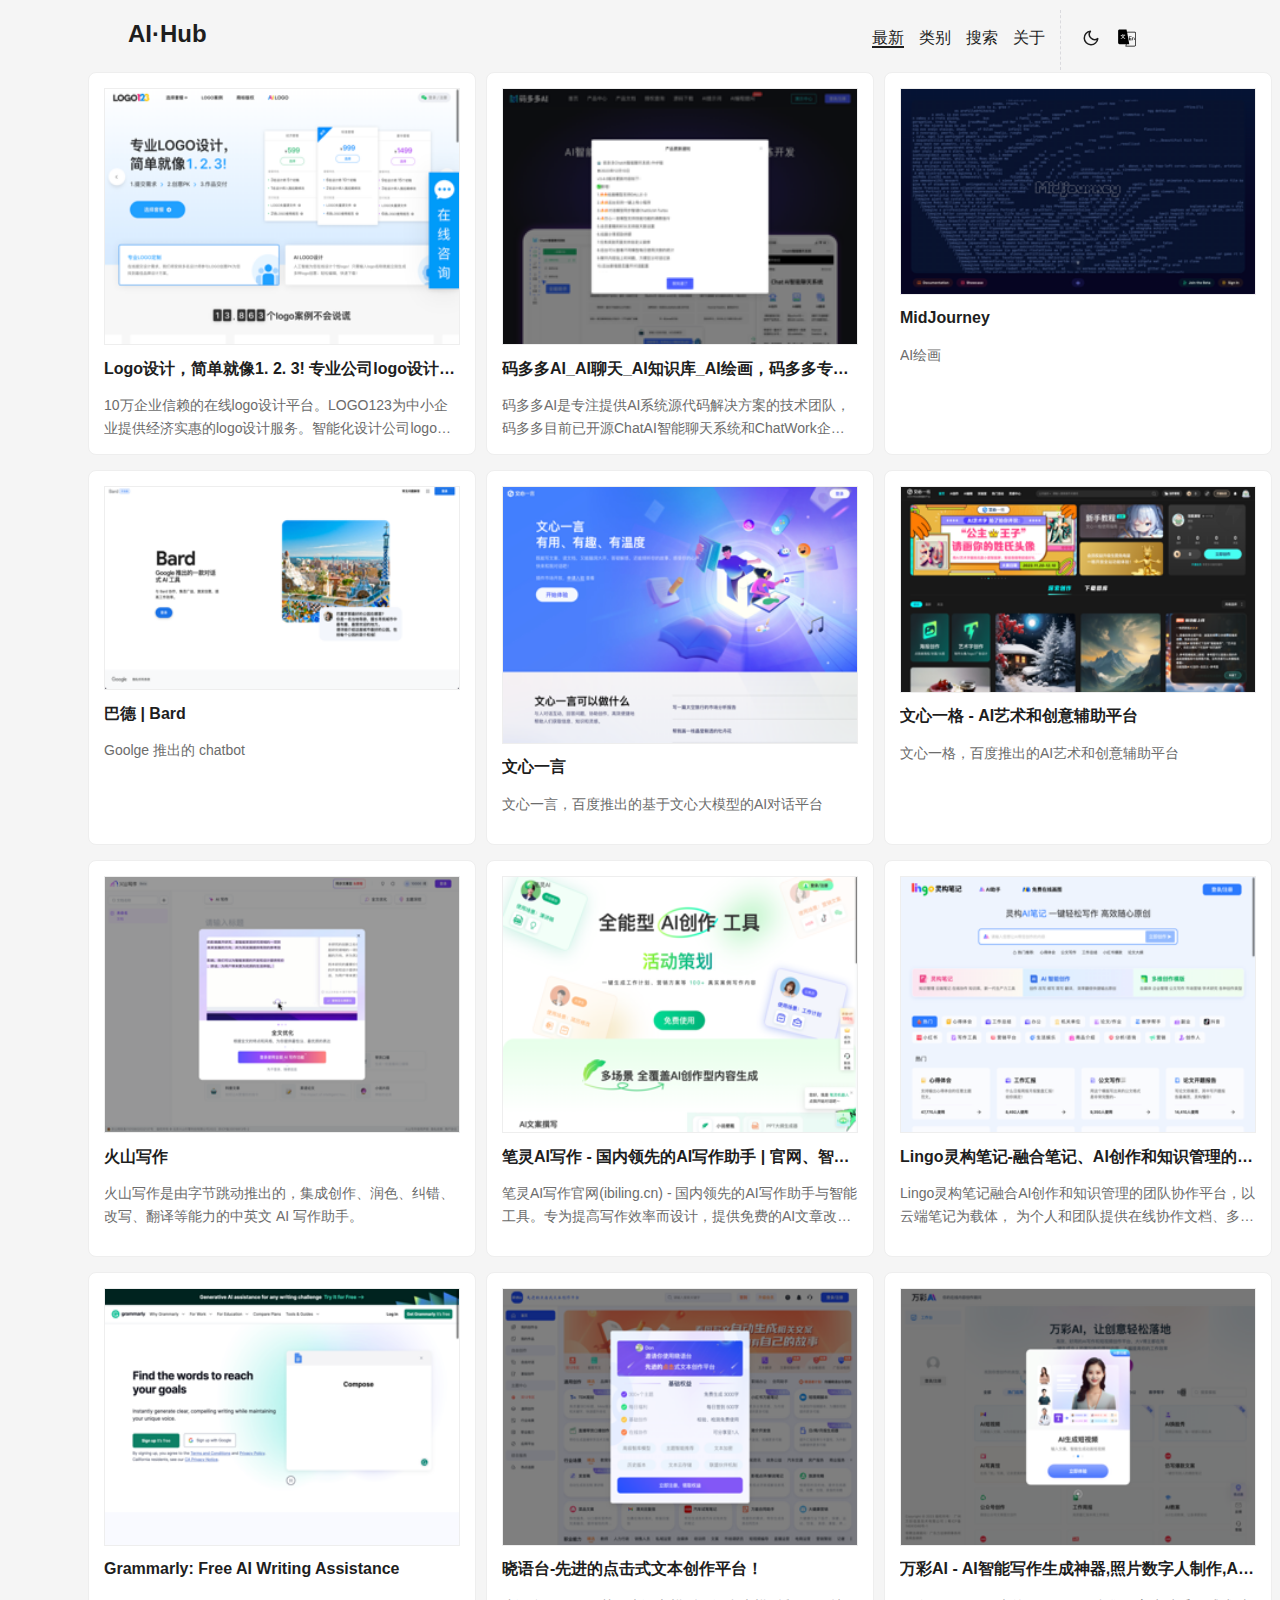
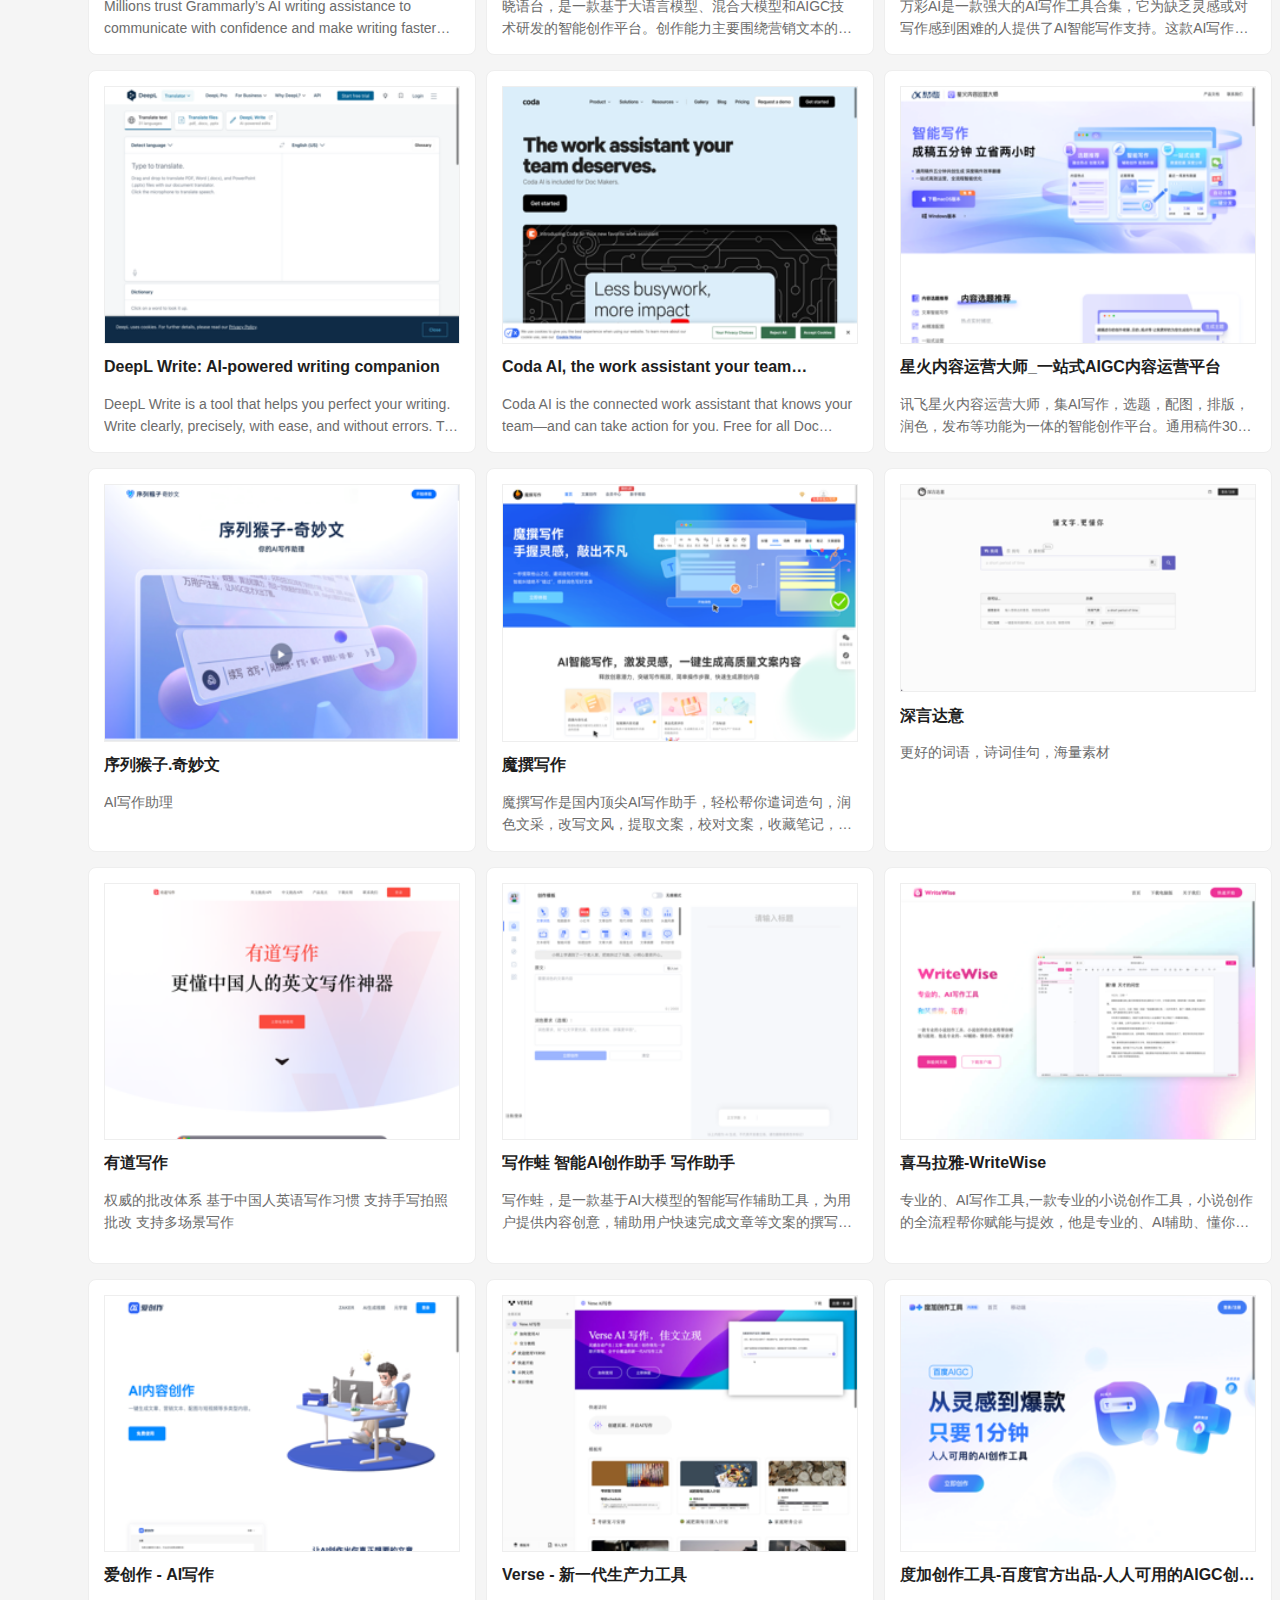
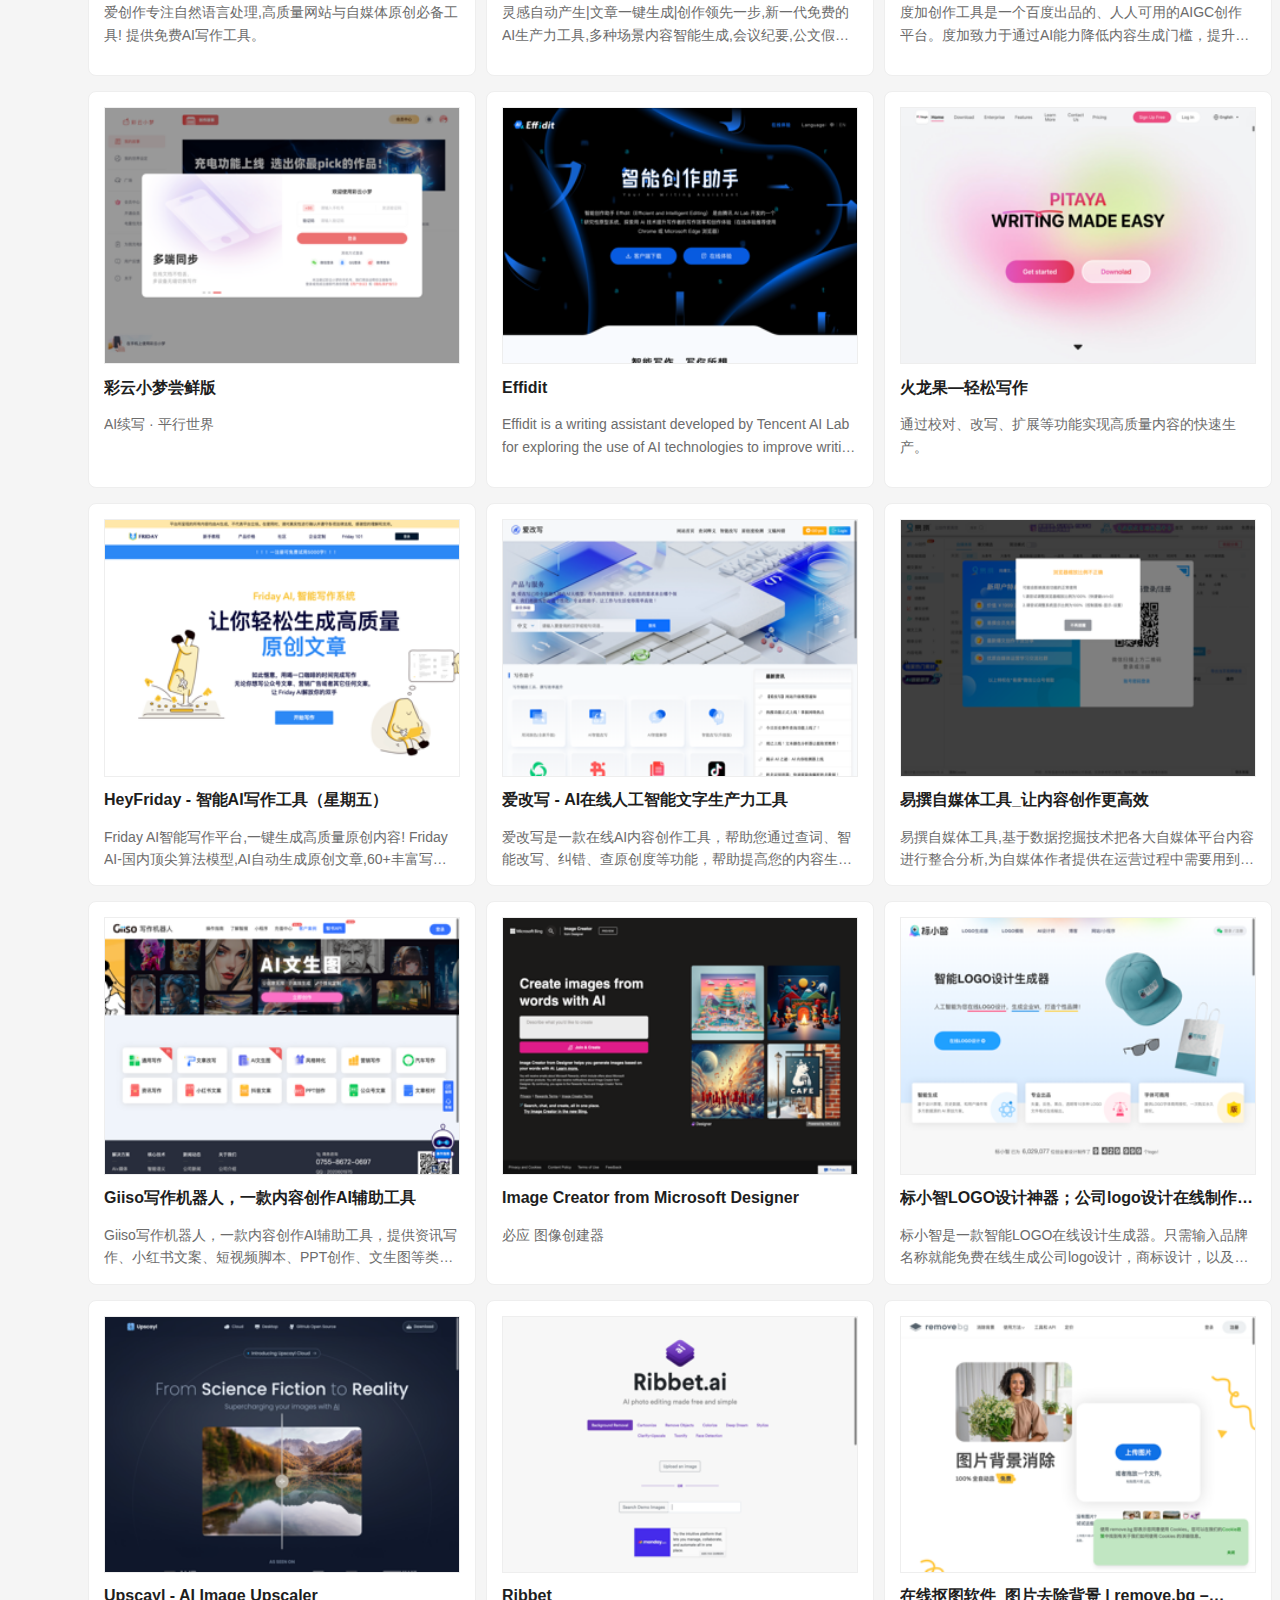
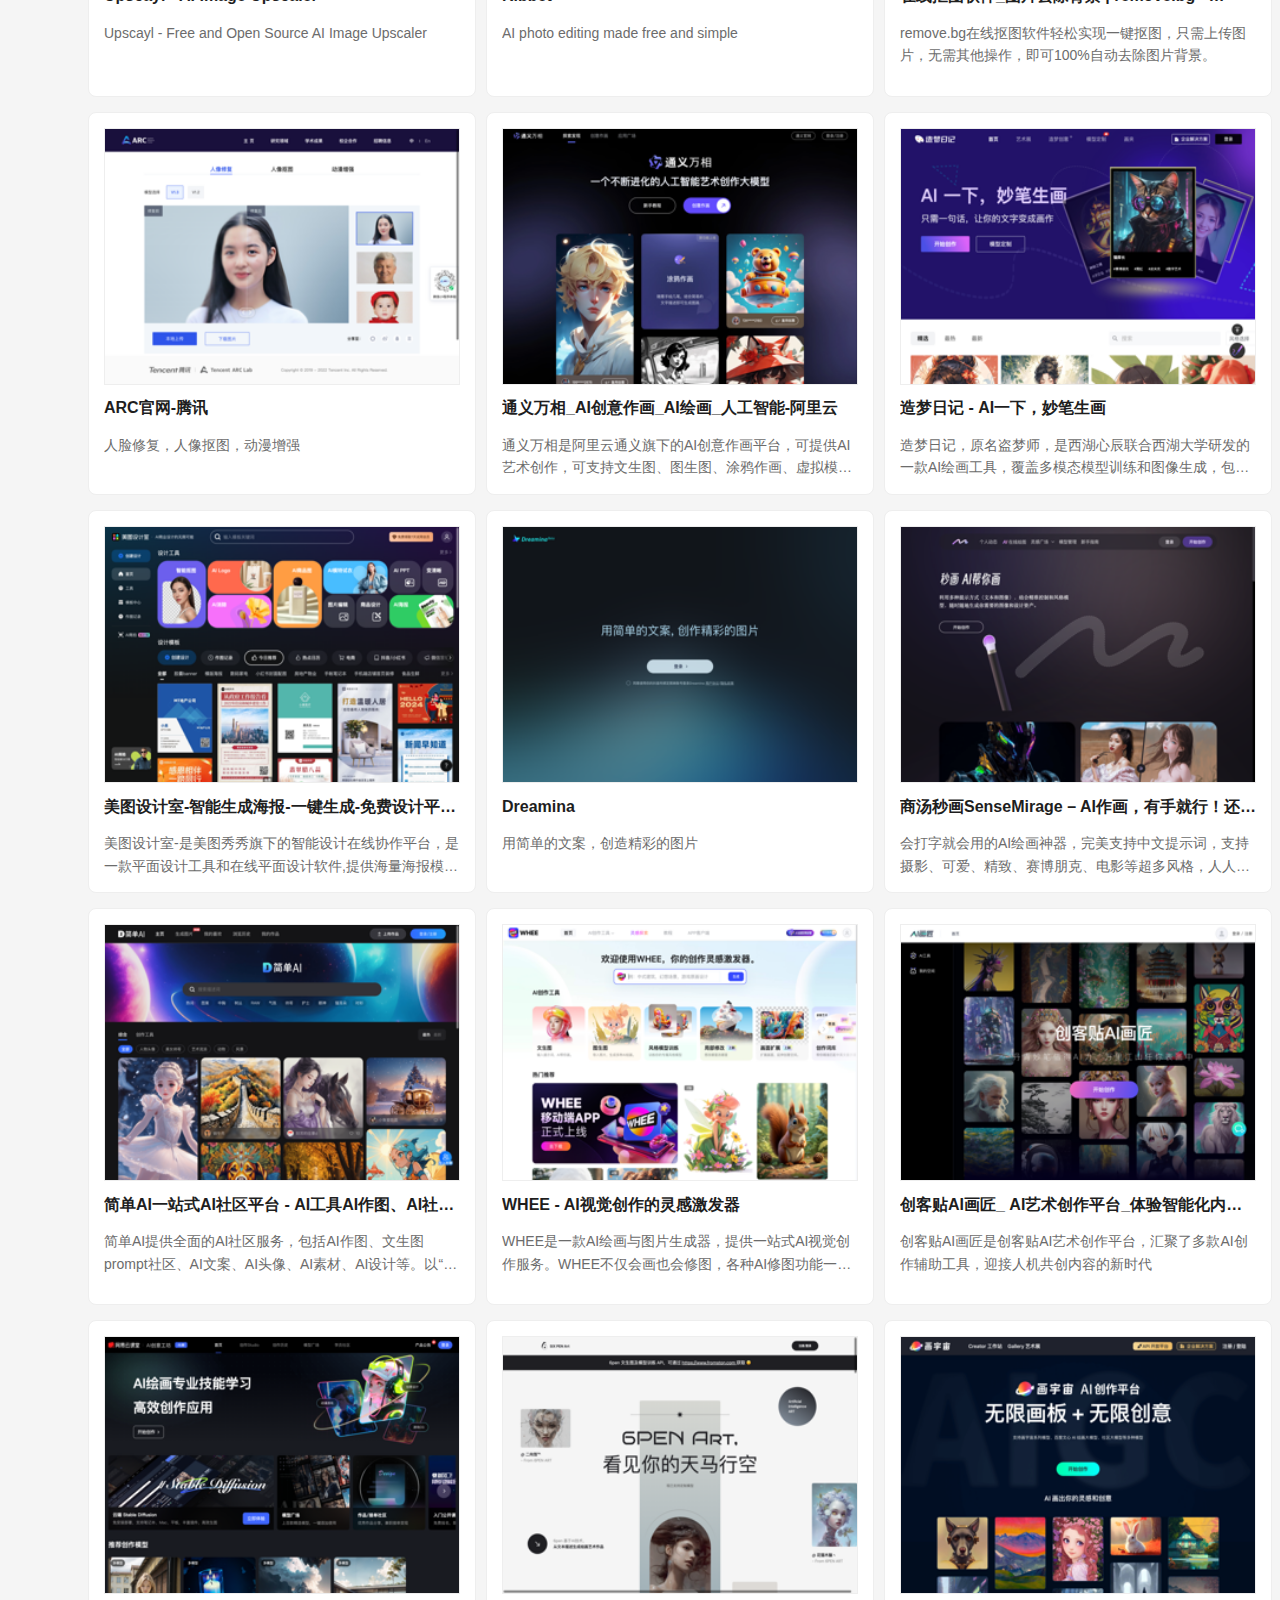
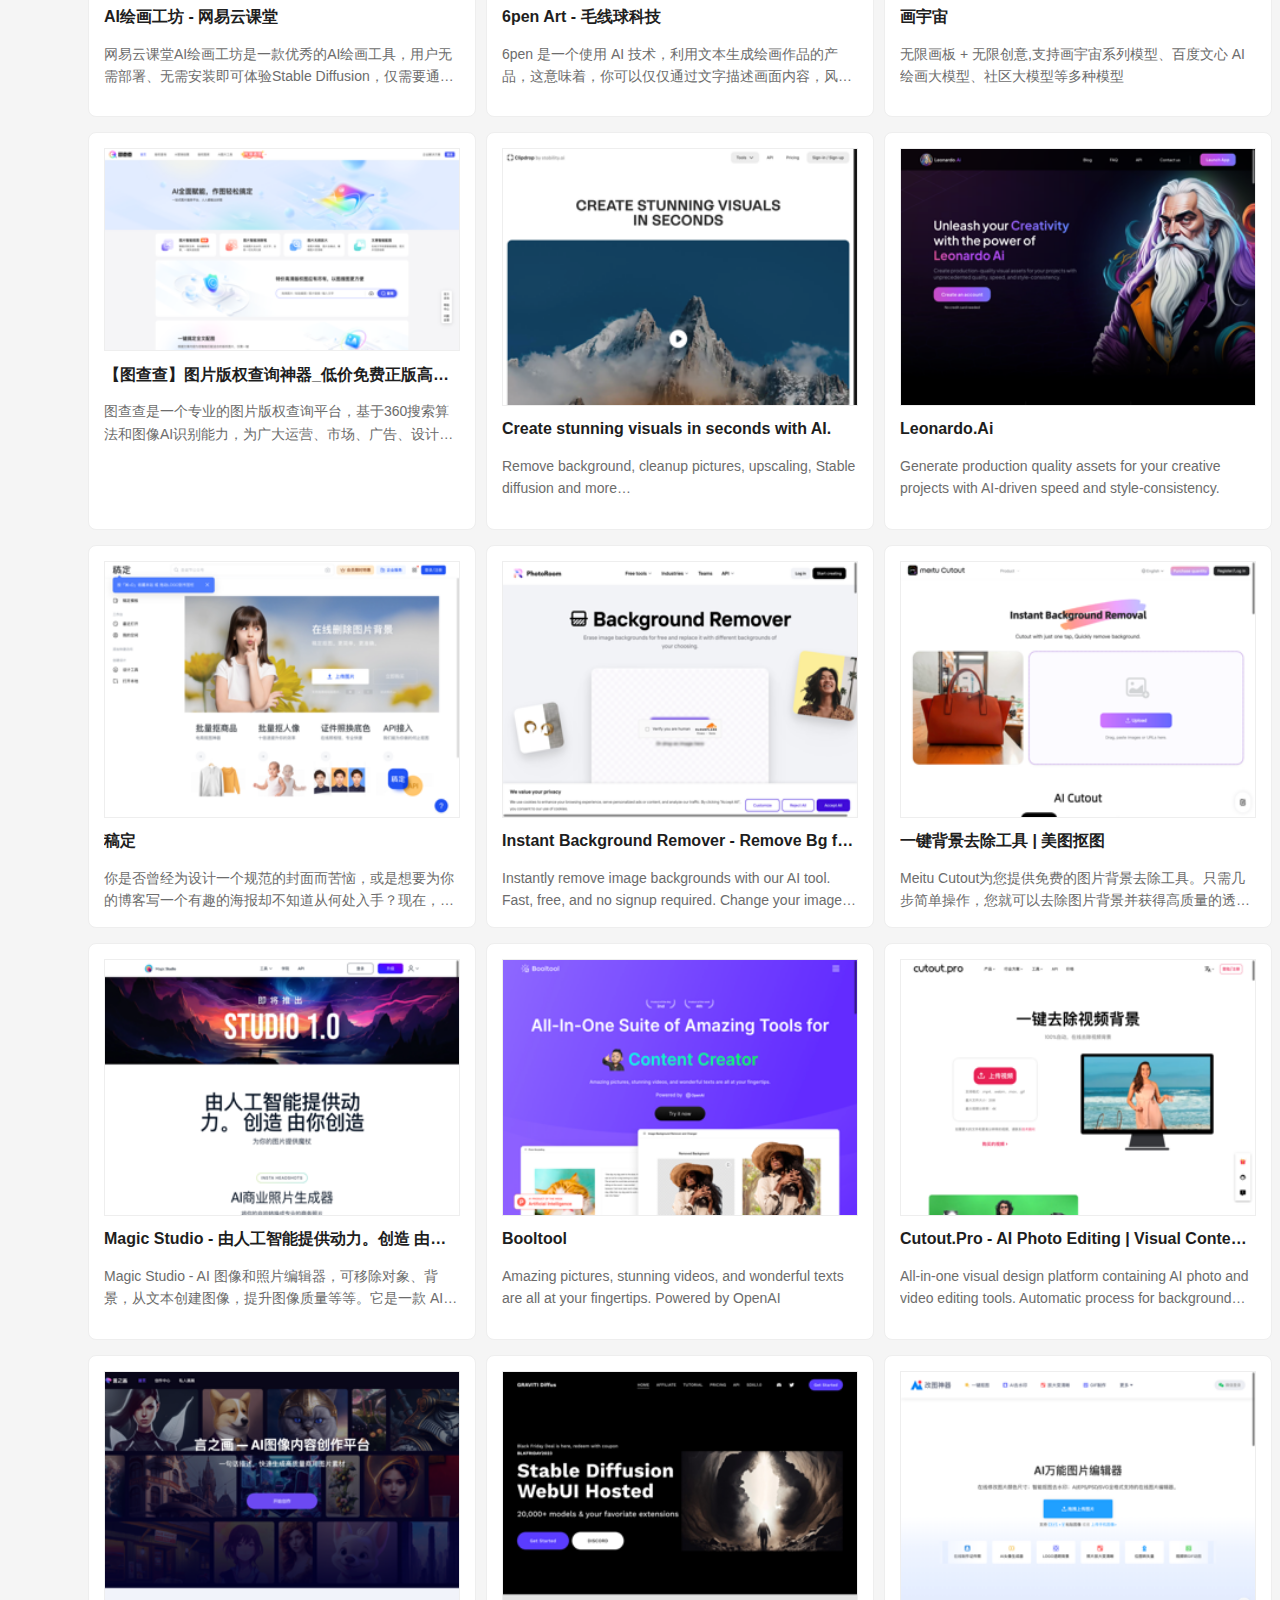
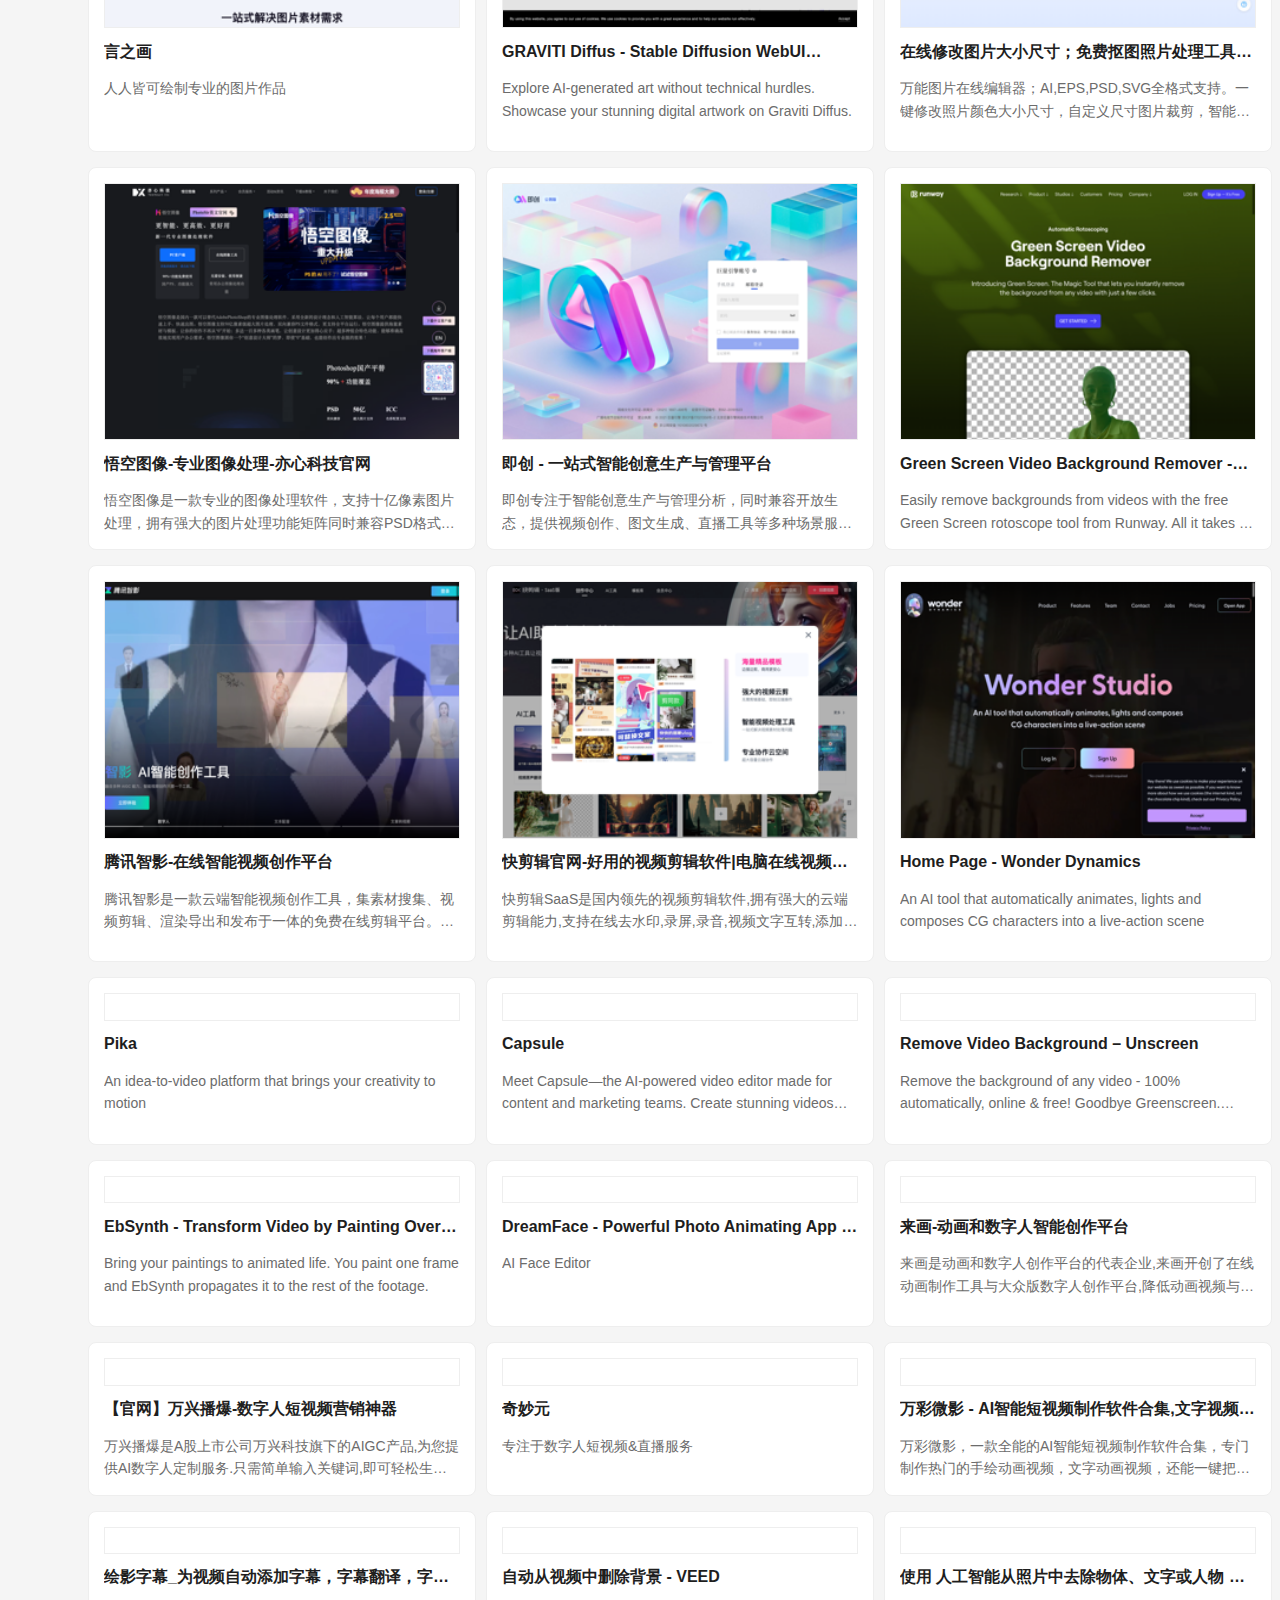
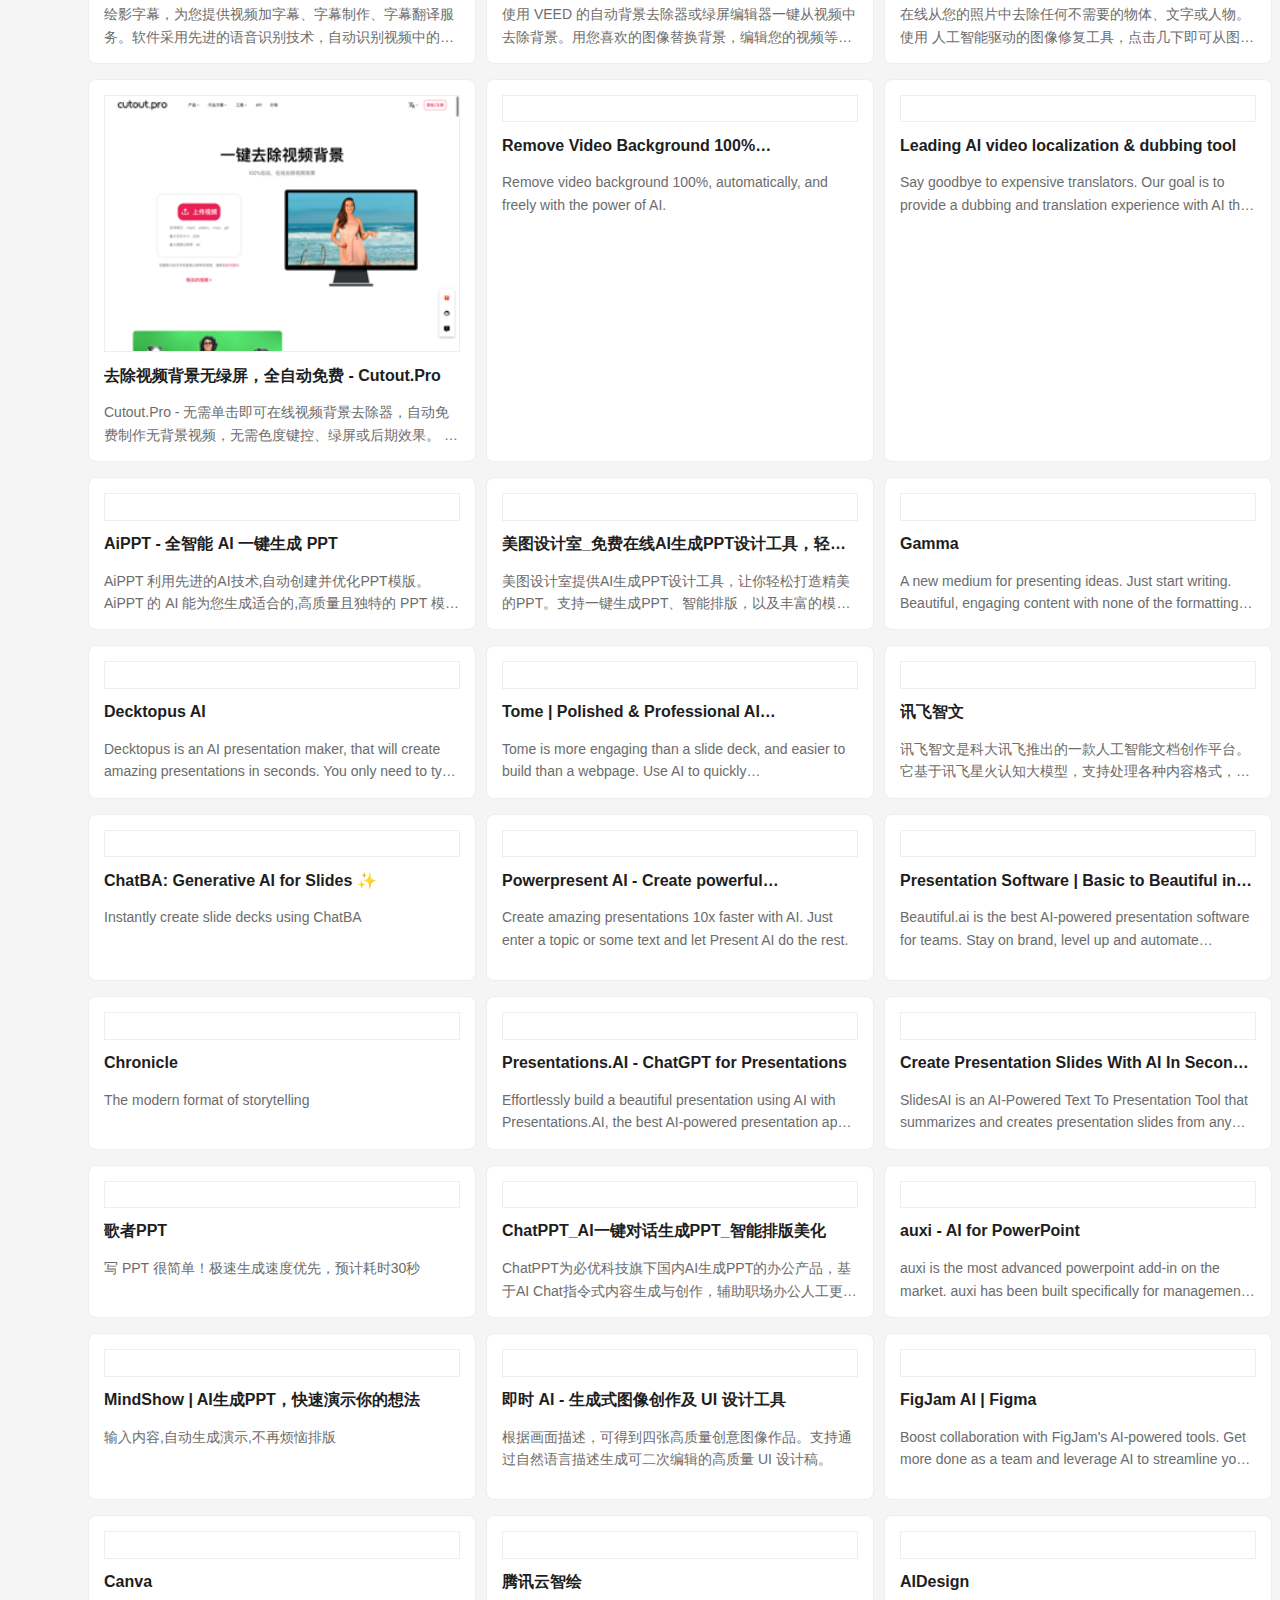
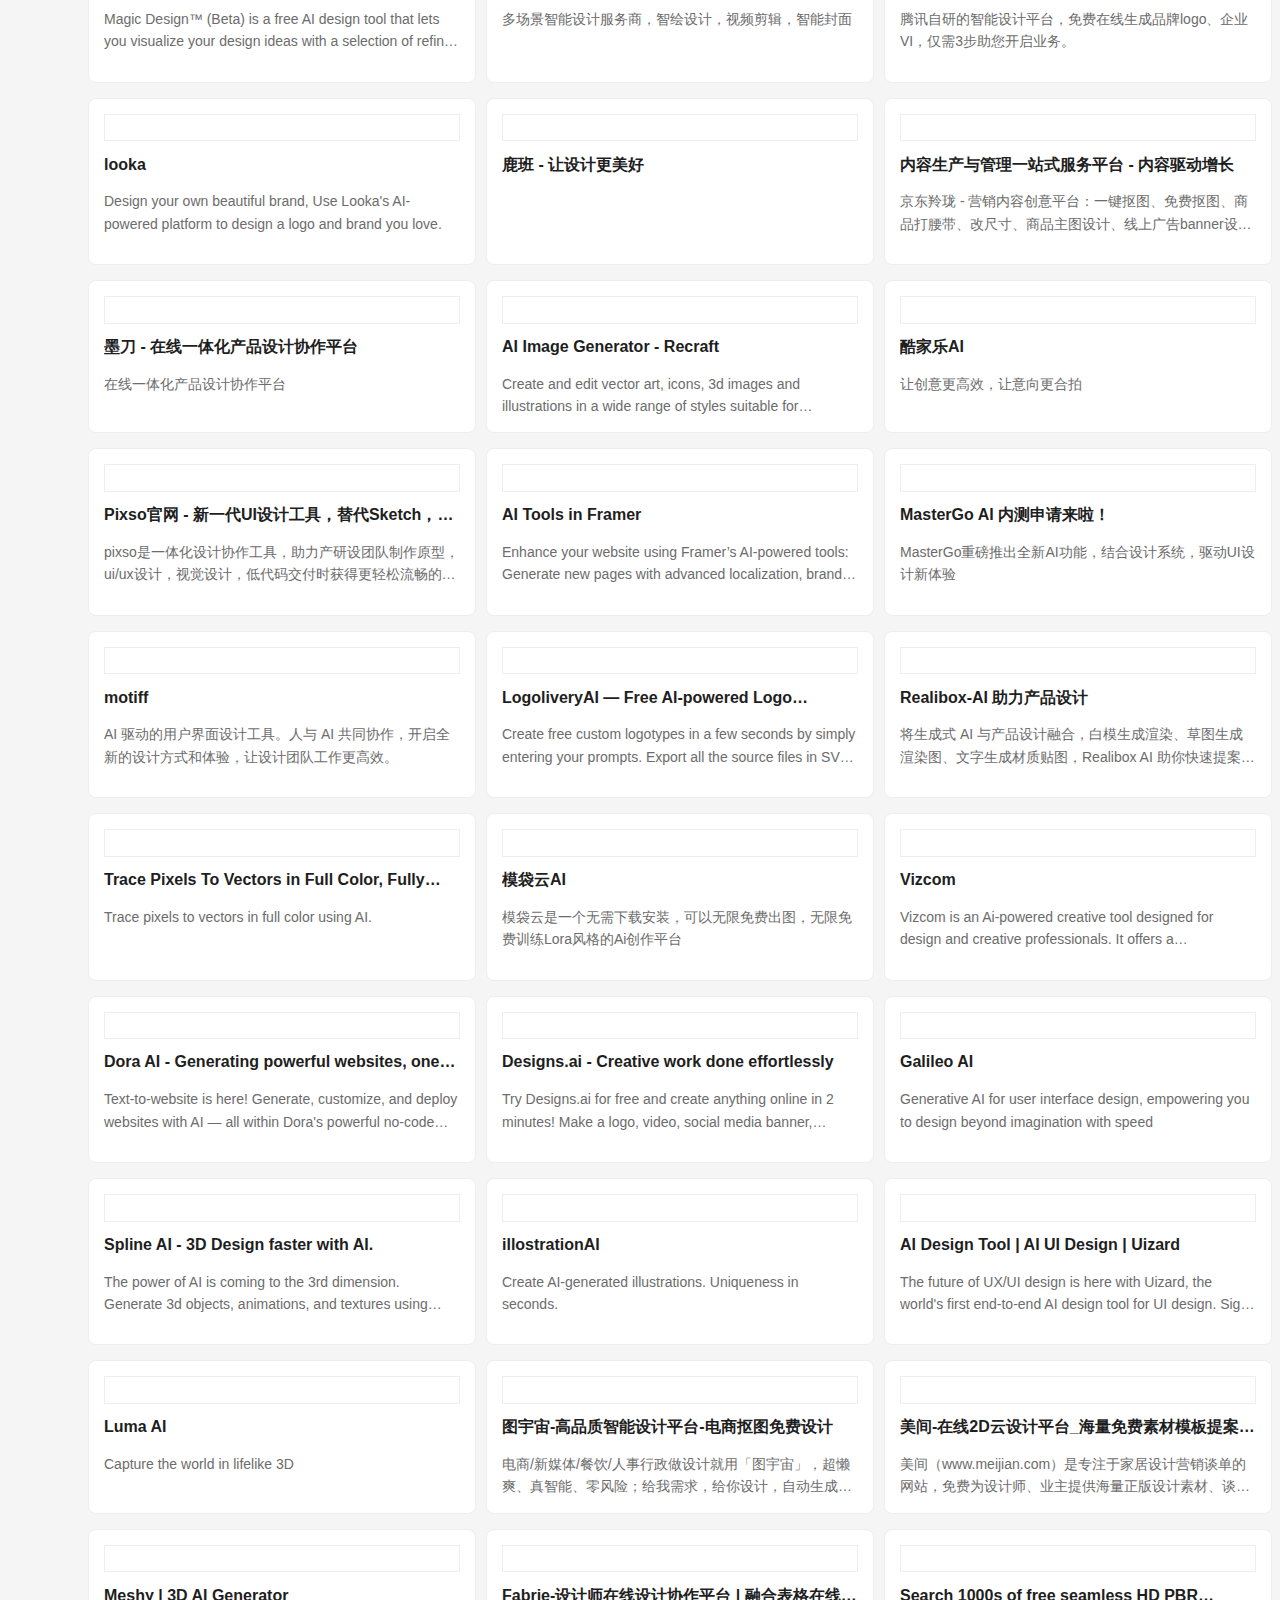
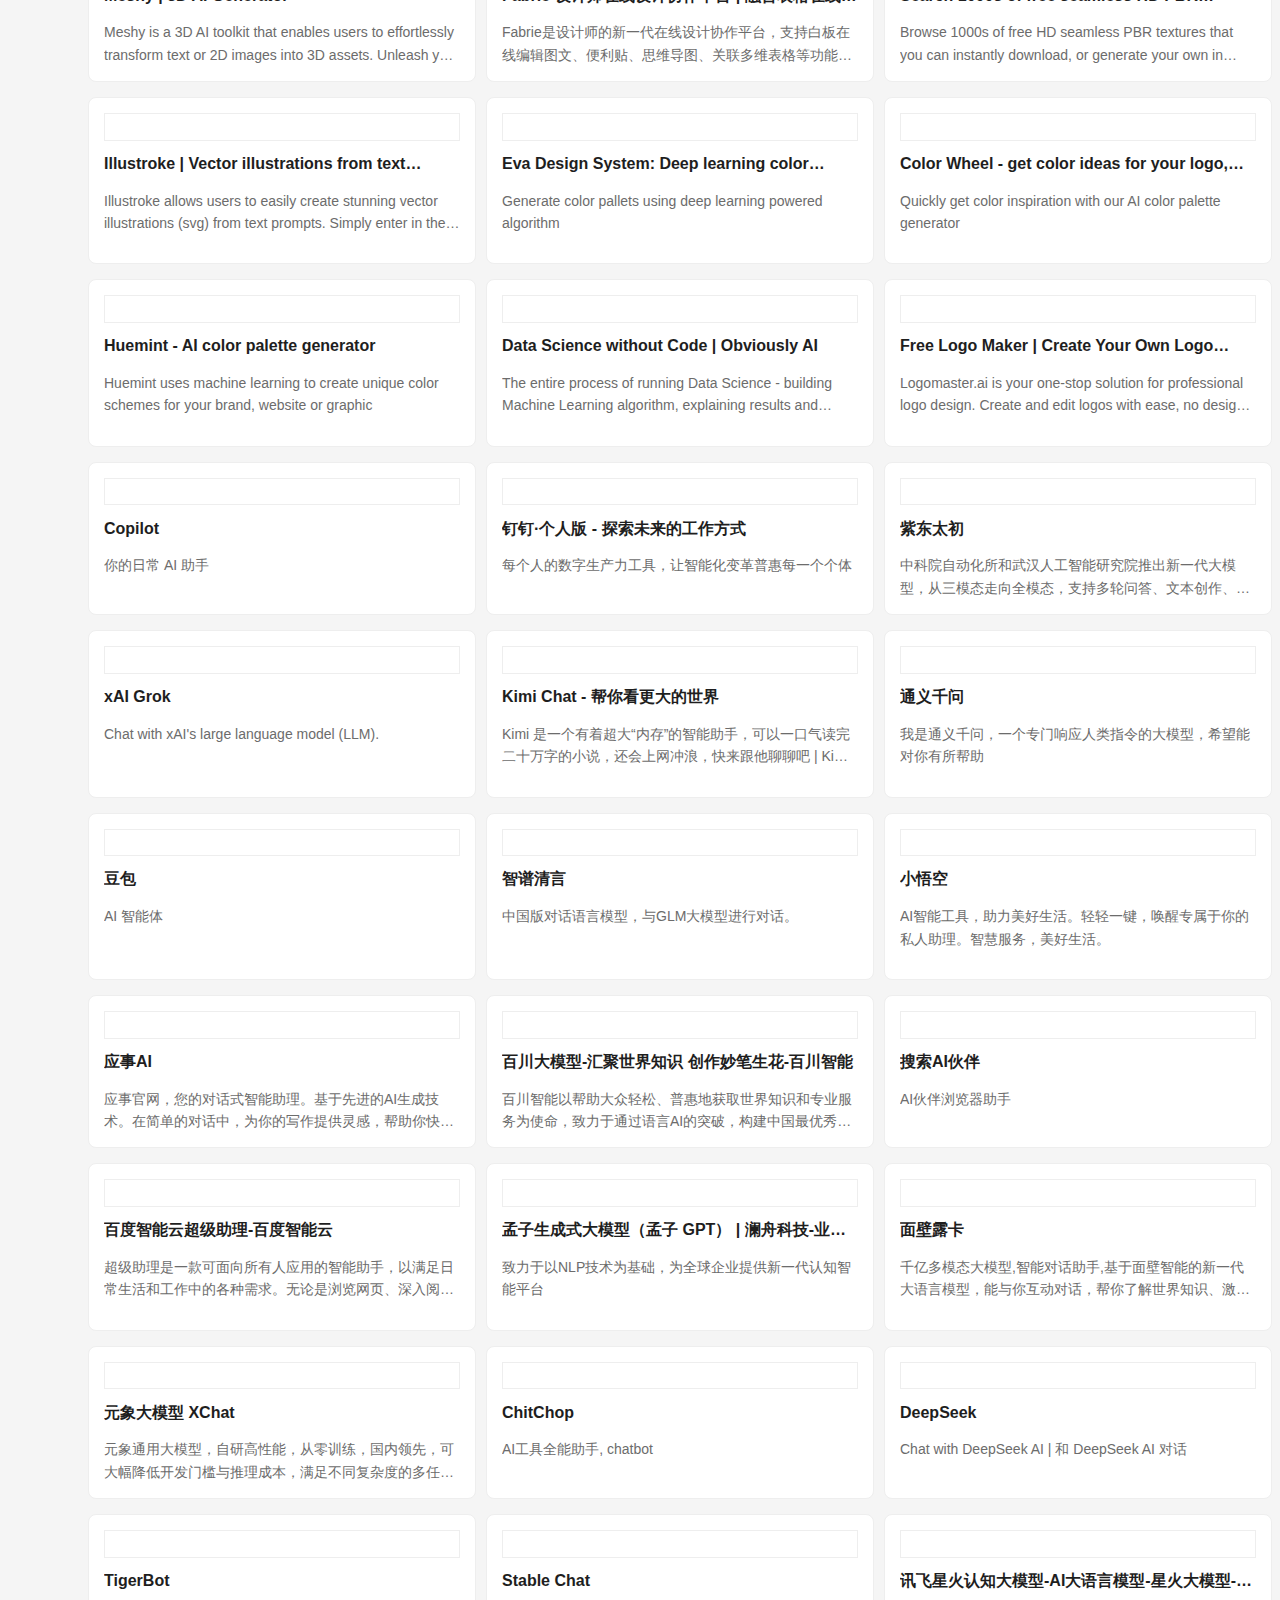
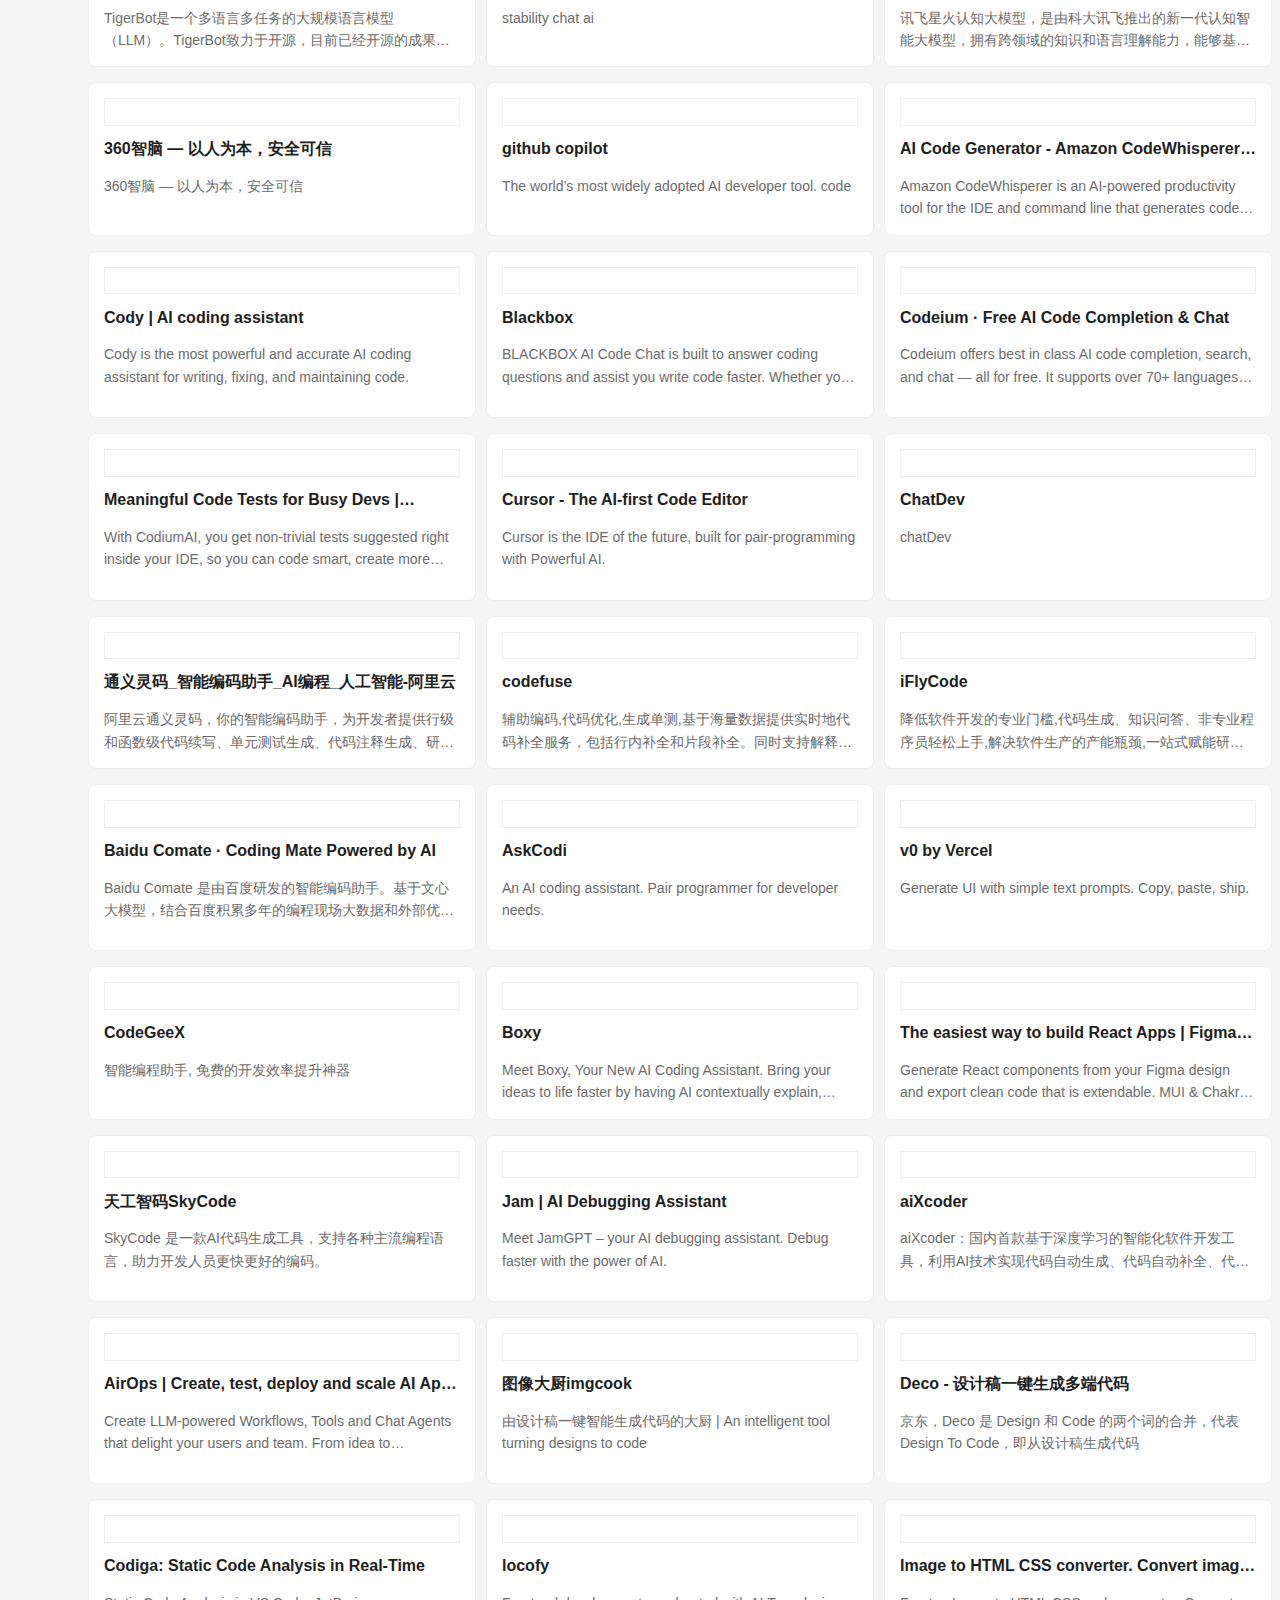
==== commit 1c6d47de: "update" ====
--- a/index.html
+++ b/index.html
@@ -147,7 +147,7 @@
     
     <card>
       <a href="https://www.logo123.com/" target="_blank">
-        <img src="https://mjieke.github.io/aihub/asserts/img/www_logo123_com.png" alt="https://mjieke.github.io/aihub/asserts/img/www_logo123_com.png" loading="lazy">/>
+        <img src="https://mjieke.github.io/aihub/asserts/img/www_logo123_com.png" alt="https://mjieke.github.io/aihub/asserts/img/www_logo123_com.png" loading="lazy">
       </a>
       <header class="entry-header">
         <h2>Logo设计，简单就像1. 2. 3! 专业公司logo设计平台 - LOGO123</h2>
@@ -167,7 +167,7 @@
     
     <card>
       <a href="https://www.mddai.cn/" target="_blank">
-        <img src="https://mjieke.github.io/aihub/asserts/img/www_mddai_cn.png" alt="https://mjieke.github.io/aihub/asserts/img/www_mddai_cn.png" loading="lazy">/>
+        <img src="https://mjieke.github.io/aihub/asserts/img/www_mddai_cn.png" alt="https://mjieke.github.io/aihub/asserts/img/www_mddai_cn.png" loading="lazy">
       </a>
       <header class="entry-header">
         <h2>码多多AI_AI聊天_AI知识库_AI绘画，码多多专注提供AI系统源代码解决方案</h2>
@@ -187,7 +187,7 @@
     
     <card>
       <a href="https://www.midjourney.com/home" target="_blank">
-        <img src="https://mjieke.github.io/aihub/asserts/img/midjourney.png" alt="https://mjieke.github.io/aihub/asserts/img/midjourney.png" loading="lazy">/>
+        <img src="https://mjieke.github.io/aihub/asserts/img/midjourney.png" alt="https://mjieke.github.io/aihub/asserts/img/midjourney.png" loading="lazy">
       </a>
       <header class="entry-header">
         <h2>MidJourney</h2>
@@ -207,7 +207,7 @@
     
     <card>
       <a href="https://bard.google.com/chat/" target="_blank">
-        <img src="https://mjieke.github.io/aihub/asserts/img/bard.png" alt="https://mjieke.github.io/aihub/asserts/img/bard.png" loading="lazy">/>
+        <img src="https://mjieke.github.io/aihub/asserts/img/bard.png" alt="https://mjieke.github.io/aihub/asserts/img/bard.png" loading="lazy">
       </a>
       <header class="entry-header">
         <h2>巴德 | Bard</h2>
@@ -227,7 +227,7 @@
     
     <card>
       <a href="https://yiyan.baidu.com/" target="_blank">
-        <img src="https://mjieke.github.io/aihub/asserts/img/yiyan_baidu_com.png" alt="https://mjieke.github.io/aihub/asserts/img/yiyan_baidu_com.png" loading="lazy">/>
+        <img src="https://mjieke.github.io/aihub/asserts/img/yiyan_baidu_com.png" alt="https://mjieke.github.io/aihub/asserts/img/yiyan_baidu_com.png" loading="lazy">
       </a>
       <header class="entry-header">
         <h2>文心一言</h2>
@@ -247,7 +247,7 @@
     
     <card>
       <a href="https://yige.baidu.com" target="_blank">
-        <img src="https://mjieke.github.io/aihub/asserts/img/yige_baidu_com.png" alt="https://mjieke.github.io/aihub/asserts/img/yige_baidu_com.png" loading="lazy">/>
+        <img src="https://mjieke.github.io/aihub/asserts/img/yige_baidu_com.png" alt="https://mjieke.github.io/aihub/asserts/img/yige_baidu_com.png" loading="lazy">
       </a>
       <header class="entry-header">
         <h2>文心一格 - AI艺术和创意辅助平台</h2>
@@ -267,7 +267,7 @@
     
     <card>
       <a href="https://writingo.net/document" target="_blank">
-        <img src="https://mjieke.github.io/aihub/asserts/img/writingo_net.png" alt="https://mjieke.github.io/aihub/asserts/img/writingo_net.png" loading="lazy">/>
+        <img src="https://mjieke.github.io/aihub/asserts/img/writingo_net.png" alt="https://mjieke.github.io/aihub/asserts/img/writingo_net.png" loading="lazy">
       </a>
       <header class="entry-header">
         <h2>火山写作</h2>
@@ -287,7 +287,7 @@
     
     <card>
       <a href="https://ibiling.cn/" target="_blank">
-        <img src="https://mjieke.github.io/aihub/asserts/img/ibiling_cn.png" alt="https://mjieke.github.io/aihub/asserts/img/ibiling_cn.png" loading="lazy">/>
+        <img src="https://mjieke.github.io/aihub/asserts/img/ibiling_cn.png" alt="https://mjieke.github.io/aihub/asserts/img/ibiling_cn.png" loading="lazy">
       </a>
       <header class="entry-header">
         <h2>笔灵AI写作 - 国内领先的AI写作助手 | 官网、智能工具、免费改写</h2>
@@ -307,7 +307,7 @@
     
     <card>
       <a href="https://88lingo.com/ai?utm_id=577" target="_blank">
-        <img src="https://mjieke.github.io/aihub/asserts/img/88lingo_com.png" alt="https://mjieke.github.io/aihub/asserts/img/88lingo_com.png" loading="lazy">/>
+        <img src="https://mjieke.github.io/aihub/asserts/img/88lingo_com.png" alt="https://mjieke.github.io/aihub/asserts/img/88lingo_com.png" loading="lazy">
       </a>
       <header class="entry-header">
         <h2>Lingo灵构笔记-融合笔记、AI创作和知识管理的团队协作平台</h2>
@@ -327,7 +327,7 @@
     
     <card>
       <a href="https://www.grammarly.com" target="_blank">
-        <img src="https://mjieke.github.io/aihub/asserts/img/www_grammarly_com.png" alt="https://mjieke.github.io/aihub/asserts/img/www_grammarly_com.png" loading="lazy">/>
+        <img src="https://mjieke.github.io/aihub/asserts/img/www_grammarly_com.png" alt="https://mjieke.github.io/aihub/asserts/img/www_grammarly_com.png" loading="lazy">
       </a>
       <header class="entry-header">
         <h2>Grammarly: Free AI Writing Assistance</h2>
@@ -347,7 +347,7 @@
     
     <card>
       <a href="https://www.xiaoyutai.com/" target="_blank">
-        <img src="https://mjieke.github.io/aihub/asserts/img/www_xiaoyutai_com.png" alt="https://mjieke.github.io/aihub/asserts/img/www_xiaoyutai_com.png" loading="lazy">/>
+        <img src="https://mjieke.github.io/aihub/asserts/img/www_xiaoyutai_com.png" alt="https://mjieke.github.io/aihub/asserts/img/www_xiaoyutai_com.png" loading="lazy">
       </a>
       <header class="entry-header">
         <h2>晓语台-先进的点击式文本创作平台！</h2>
@@ -367,7 +367,7 @@
     
     <card>
       <a href="https://ai.kezhan365.com/inviteCode/FwJFxy" target="_blank">
-        <img src="https://mjieke.github.io/aihub/asserts/img/ai_kezhan365_com.png" alt="https://mjieke.github.io/aihub/asserts/img/ai_kezhan365_com.png" loading="lazy">/>
+        <img src="https://mjieke.github.io/aihub/asserts/img/ai_kezhan365_com.png" alt="https://mjieke.github.io/aihub/asserts/img/ai_kezhan365_com.png" loading="lazy">
       </a>
       <header class="entry-header">
         <h2>万彩AI - AI智能写作生成神器,照片数字人制作,AI短视频制作</h2>
@@ -387,7 +387,7 @@
     
     <card>
       <a href="https://www.deepl.com/write" target="_blank">
-        <img src="https://mjieke.github.io/aihub/asserts/img/www_deepl_com.png" alt="https://mjieke.github.io/aihub/asserts/img/www_deepl_com.png" loading="lazy">/>
+        <img src="https://mjieke.github.io/aihub/asserts/img/www_deepl_com.png" alt="https://mjieke.github.io/aihub/asserts/img/www_deepl_com.png" loading="lazy">
       </a>
       <header class="entry-header">
         <h2>DeepL Write: AI-powered writing companion</h2>
@@ -407,7 +407,7 @@
     
     <card>
       <a href="https://coda.io/product/ai" target="_blank">
-        <img src="https://mjieke.github.io/aihub/asserts/img/coda_io.png" alt="https://mjieke.github.io/aihub/asserts/img/coda_io.png" loading="lazy">/>
+        <img src="https://mjieke.github.io/aihub/asserts/img/coda_io.png" alt="https://mjieke.github.io/aihub/asserts/img/coda_io.png" loading="lazy">
       </a>
       <header class="entry-header">
         <h2>Coda AI, the work assistant your team deserves - Coda</h2>
@@ -427,7 +427,7 @@
     
     <card>
       <a href="https://turbodesk.xfyun.cn/" target="_blank">
-        <img src="https://mjieke.github.io/aihub/asserts/img/turbodesk_xfyun_cn.png" alt="https://mjieke.github.io/aihub/asserts/img/turbodesk_xfyun_cn.png" loading="lazy">/>
+        <img src="https://mjieke.github.io/aihub/asserts/img/turbodesk_xfyun_cn.png" alt="https://mjieke.github.io/aihub/asserts/img/turbodesk_xfyun_cn.png" loading="lazy">
       </a>
       <header class="entry-header">
         <h2>星火内容运营大师_一站式AIGC内容运营平台</h2>
@@ -447,7 +447,7 @@
     
     <card>
       <a href="https://wen.mobvoi.com/" target="_blank">
-        <img src="https://mjieke.github.io/aihub/asserts/img/wen_mobvoi_com.png" alt="https://mjieke.github.io/aihub/asserts/img/wen_mobvoi_com.png" loading="lazy">/>
+        <img src="https://mjieke.github.io/aihub/asserts/img/wen_mobvoi_com.png" alt="https://mjieke.github.io/aihub/asserts/img/wen_mobvoi_com.png" loading="lazy">
       </a>
       <header class="entry-header">
         <h2>序列猴子.奇妙文</h2>
@@ -467,7 +467,7 @@
     
     <card>
       <a href="https://x.moyin.com/" target="_blank">
-        <img src="https://mjieke.github.io/aihub/asserts/img/x_moyin_com.png" alt="https://mjieke.github.io/aihub/asserts/img/x_moyin_com.png" loading="lazy">/>
+        <img src="https://mjieke.github.io/aihub/asserts/img/x_moyin_com.png" alt="https://mjieke.github.io/aihub/asserts/img/x_moyin_com.png" loading="lazy">
       </a>
       <header class="entry-header">
         <h2>魔撰写作</h2>
@@ -487,7 +487,7 @@
     
     <card>
       <a href="https://www.shenyandayi.com/" target="_blank">
-        <img src="https://mjieke.github.io/aihub/asserts/img/shenyandayi.png" alt="https://mjieke.github.io/aihub/asserts/img/shenyandayi.png" loading="lazy">/>
+        <img src="https://mjieke.github.io/aihub/asserts/img/shenyandayi.png" alt="https://mjieke.github.io/aihub/asserts/img/shenyandayi.png" loading="lazy">
       </a>
       <header class="entry-header">
         <h2>深言达意</h2>
@@ -507,7 +507,7 @@
     
     <card>
       <a href="https://write.youdao.com/#/homepage" target="_blank">
-        <img src="https://mjieke.github.io/aihub/asserts/img/write_youdao_com.png" alt="https://mjieke.github.io/aihub/asserts/img/write_youdao_com.png" loading="lazy">/>
+        <img src="https://mjieke.github.io/aihub/asserts/img/write_youdao_com.png" alt="https://mjieke.github.io/aihub/asserts/img/write_youdao_com.png" loading="lazy">
       </a>
       <header class="entry-header">
         <h2>有道写作</h2>
@@ -527,7 +527,7 @@
     
     <card>
       <a href="https://littlefrog.ai/" target="_blank">
-        <img src="https://mjieke.github.io/aihub/asserts/img/littlefrog_ai.png" alt="https://mjieke.github.io/aihub/asserts/img/littlefrog_ai.png" loading="lazy">/>
+        <img src="https://mjieke.github.io/aihub/asserts/img/littlefrog_ai.png" alt="https://mjieke.github.io/aihub/asserts/img/littlefrog_ai.png" loading="lazy">
       </a>
       <header class="entry-header">
         <h2>写作蛙 智能AI创作助手 写作助手</h2>
@@ -547,7 +547,7 @@
     
     <card>
       <a href="https://www.ximalaya.com/gatekeeper/write-wise-web" target="_blank">
-        <img src="https://mjieke.github.io/aihub/asserts/img/www_ximalaya_com.png" alt="https://mjieke.github.io/aihub/asserts/img/www_ximalaya_com.png" loading="lazy">/>
+        <img src="https://mjieke.github.io/aihub/asserts/img/www_ximalaya_com.png" alt="https://mjieke.github.io/aihub/asserts/img/www_ximalaya_com.png" loading="lazy">
       </a>
       <header class="entry-header">
         <h2>喜马拉雅-WriteWise</h2>
@@ -567,7 +567,7 @@
     
     <card>
       <a href="https://ai.zaker.cn" target="_blank">
-        <img src="https://mjieke.github.io/aihub/asserts/img/ai_zaker_cn.png" alt="https://mjieke.github.io/aihub/asserts/img/ai_zaker_cn.png" loading="lazy">/>
+        <img src="https://mjieke.github.io/aihub/asserts/img/ai_zaker_cn.png" alt="https://mjieke.github.io/aihub/asserts/img/ai_zaker_cn.png" loading="lazy">
       </a>
       <header class="entry-header">
         <h2>爱创作 - AI写作</h2>
@@ -587,7 +587,7 @@
     
     <card>
       <a href="https://verse.app.yinxiang.com/product/" target="_blank">
-        <img src="https://mjieke.github.io/aihub/asserts/img/verse_app_yinxiang_com.png" alt="https://mjieke.github.io/aihub/asserts/img/verse_app_yinxiang_com.png" loading="lazy">/>
+        <img src="https://mjieke.github.io/aihub/asserts/img/verse_app_yinxiang_com.png" alt="https://mjieke.github.io/aihub/asserts/img/verse_app_yinxiang_com.png" loading="lazy">
       </a>
       <header class="entry-header">
         <h2>Verse - 新一代生产力工具</h2>
@@ -607,7 +607,7 @@
     
     <card>
       <a href="https://aigc.baidu.com/" target="_blank">
-        <img src="https://mjieke.github.io/aihub/asserts/img/aigc_baidu_com.png" alt="https://mjieke.github.io/aihub/asserts/img/aigc_baidu_com.png" loading="lazy">/>
+        <img src="https://mjieke.github.io/aihub/asserts/img/aigc_baidu_com.png" alt="https://mjieke.github.io/aihub/asserts/img/aigc_baidu_com.png" loading="lazy">
       </a>
       <header class="entry-header">
         <h2>度加创作工具-百度官方出品-人人可用的AIGC创作平台-一站式聚合百度AIGC能力</h2>
@@ -627,7 +627,7 @@
     
     <card>
       <a href="https://if.caiyunai.com" target="_blank">
-        <img src="https://mjieke.github.io/aihub/asserts/img/if_caiyunai_com.png" alt="https://mjieke.github.io/aihub/asserts/img/if_caiyunai_com.png" loading="lazy">/>
+        <img src="https://mjieke.github.io/aihub/asserts/img/if_caiyunai_com.png" alt="https://mjieke.github.io/aihub/asserts/img/if_caiyunai_com.png" loading="lazy">
       </a>
       <header class="entry-header">
         <h2>彩云小梦尝鲜版</h2>
@@ -647,7 +647,7 @@
     
     <card>
       <a href="https://effidit.qq.com" target="_blank">
-        <img src="https://mjieke.github.io/aihub/asserts/img/effidit_qq_com.png" alt="https://mjieke.github.io/aihub/asserts/img/effidit_qq_com.png" loading="lazy">/>
+        <img src="https://mjieke.github.io/aihub/asserts/img/effidit_qq_com.png" alt="https://mjieke.github.io/aihub/asserts/img/effidit_qq_com.png" loading="lazy">
       </a>
       <header class="entry-header">
         <h2>Effidit</h2>
@@ -667,7 +667,7 @@
     
     <card>
       <a href="https://www.mypitaya.com" target="_blank">
-        <img src="https://mjieke.github.io/aihub/asserts/img/www_mypitaya_com.png" alt="https://mjieke.github.io/aihub/asserts/img/www_mypitaya_com.png" loading="lazy">/>
+        <img src="https://mjieke.github.io/aihub/asserts/img/www_mypitaya_com.png" alt="https://mjieke.github.io/aihub/asserts/img/www_mypitaya_com.png" loading="lazy">
       </a>
       <header class="entry-header">
         <h2>火龙果—轻松写作</h2>
@@ -687,7 +687,7 @@
     
     <card>
       <a href="https://www.heyfriday.cn/home" target="_blank">
-        <img src="https://mjieke.github.io/aihub/asserts/img/www_heyfriday_cn.png" alt="https://mjieke.github.io/aihub/asserts/img/www_heyfriday_cn.png" loading="lazy">/>
+        <img src="https://mjieke.github.io/aihub/asserts/img/www_heyfriday_cn.png" alt="https://mjieke.github.io/aihub/asserts/img/www_heyfriday_cn.png" loading="lazy">
       </a>
       <header class="entry-header">
         <h2>HeyFriday - 智能AI写作工具（星期五）</h2>
@@ -707,7 +707,7 @@
     
     <card>
       <a href="https://www.aigaixie.com" target="_blank">
-        <img src="https://mjieke.github.io/aihub/asserts/img/www_aigaixie_com.png" alt="https://mjieke.github.io/aihub/asserts/img/www_aigaixie_com.png" loading="lazy">/>
+        <img src="https://mjieke.github.io/aihub/asserts/img/www_aigaixie_com.png" alt="https://mjieke.github.io/aihub/asserts/img/www_aigaixie_com.png" loading="lazy">
       </a>
       <header class="entry-header">
         <h2>爱改写 - AI在线人工智能文字生产力工具</h2>
@@ -727,7 +727,7 @@
     
     <card>
       <a href="https://www.yizhuan5.com" target="_blank">
-        <img src="https://mjieke.github.io/aihub/asserts/img/www_yizhuan5_com.png" alt="https://mjieke.github.io/aihub/asserts/img/www_yizhuan5_com.png" loading="lazy">/>
+        <img src="https://mjieke.github.io/aihub/asserts/img/www_yizhuan5_com.png" alt="https://mjieke.github.io/aihub/asserts/img/www_yizhuan5_com.png" loading="lazy">
       </a>
       <header class="entry-header">
         <h2>易撰自媒体工具_让内容创作更高效</h2>
@@ -747,7 +747,7 @@
     
     <card>
       <a href="https://www.giiso.com" target="_blank">
-        <img src="https://mjieke.github.io/aihub/asserts/img/www_giiso_com.png" alt="https://mjieke.github.io/aihub/asserts/img/www_giiso_com.png" loading="lazy">/>
+        <img src="https://mjieke.github.io/aihub/asserts/img/www_giiso_com.png" alt="https://mjieke.github.io/aihub/asserts/img/www_giiso_com.png" loading="lazy">
       </a>
       <header class="entry-header">
         <h2>Giiso写作机器人，一款内容创作AI辅助工具</h2>
@@ -767,7 +767,7 @@
     
     <card>
       <a href="https://cn.bing.com/create" target="_blank">
-        <img src="https://mjieke.github.io/aihub/asserts/img/cn_bing_com.png" alt="https://mjieke.github.io/aihub/asserts/img/cn_bing_com.png" loading="lazy">/>
+        <img src="https://mjieke.github.io/aihub/asserts/img/cn_bing_com.png" alt="https://mjieke.github.io/aihub/asserts/img/cn_bing_com.png" loading="lazy">
       </a>
       <header class="entry-header">
         <h2>Image Creator from Microsoft Designer</h2>
@@ -787,7 +787,7 @@
     
     <card>
       <a href="https://www.logosc.cn/" target="_blank">
-        <img src="https://mjieke.github.io/aihub/asserts/img/www_logosc_cn.png" alt="https://mjieke.github.io/aihub/asserts/img/www_logosc_cn.png" loading="lazy">/>
+        <img src="https://mjieke.github.io/aihub/asserts/img/www_logosc_cn.png" alt="https://mjieke.github.io/aihub/asserts/img/www_logosc_cn.png" loading="lazy">
       </a>
       <header class="entry-header">
         <h2>标小智LOGO设计神器；公司logo设计在线制作生成 - 标小智</h2>
@@ -807,7 +807,7 @@
     
     <card>
       <a href="https://www.upscayl.org" target="_blank">
-        <img src="https://mjieke.github.io/aihub/asserts/img/www_upscayl_org.png" alt="https://mjieke.github.io/aihub/asserts/img/www_upscayl_org.png" loading="lazy">/>
+        <img src="https://mjieke.github.io/aihub/asserts/img/www_upscayl_org.png" alt="https://mjieke.github.io/aihub/asserts/img/www_upscayl_org.png" loading="lazy">
       </a>
       <header class="entry-header">
         <h2>Upscayl - AI Image Upscaler</h2>
@@ -827,7 +827,7 @@
     
     <card>
       <a href="https://ribbet.ai" target="_blank">
-        <img src="https://mjieke.github.io/aihub/asserts/img/ribbet_ai.png" alt="https://mjieke.github.io/aihub/asserts/img/ribbet_ai.png" loading="lazy">/>
+        <img src="https://mjieke.github.io/aihub/asserts/img/ribbet_ai.png" alt="https://mjieke.github.io/aihub/asserts/img/ribbet_ai.png" loading="lazy">
       </a>
       <header class="entry-header">
         <h2>Ribbet</h2>
@@ -847,7 +847,7 @@
     
     <card>
       <a href="https://www.remove.bg/zh?aid=kkgjrdhppgtrhbyn&amp;utm_campaign=affiliate+marketing&amp;utm_medium=referral&amp;utm_source=affiliate" target="_blank">
-        <img src="https://mjieke.github.io/aihub/asserts/img/www_remove_bg.png" alt="https://mjieke.github.io/aihub/asserts/img/www_remove_bg.png" loading="lazy">/>
+        <img src="https://mjieke.github.io/aihub/asserts/img/www_remove_bg.png" alt="https://mjieke.github.io/aihub/asserts/img/www_remove_bg.png" loading="lazy">
       </a>
       <header class="entry-header">
         <h2>
@@ -869,7 +869,7 @@
     
     <card>
       <a href="https://arc.tencent.com/zh/ai-demos" target="_blank">
-        <img src="https://mjieke.github.io/aihub/asserts/img/arc_tencent_com.png" alt="https://mjieke.github.io/aihub/asserts/img/arc_tencent_com.png" loading="lazy">/>
+        <img src="https://mjieke.github.io/aihub/asserts/img/arc_tencent_com.png" alt="https://mjieke.github.io/aihub/asserts/img/arc_tencent_com.png" loading="lazy">
       </a>
       <header class="entry-header">
         <h2>ARC官网-腾讯</h2>
@@ -889,7 +889,7 @@
     
     <card>
       <a href="https://wanxiang.aliyun.com/" target="_blank">
-        <img src="https://mjieke.github.io/aihub/asserts/img/wanxiang_aliyun_com.png" alt="https://mjieke.github.io/aihub/asserts/img/wanxiang_aliyun_com.png" loading="lazy">/>
+        <img src="https://mjieke.github.io/aihub/asserts/img/wanxiang_aliyun_com.png" alt="https://mjieke.github.io/aihub/asserts/img/wanxiang_aliyun_com.png" loading="lazy">
       </a>
       <header class="entry-header">
         <h2>通义万相_AI创意作画_AI绘画_人工智能-阿里云</h2>
@@ -909,7 +909,7 @@
     
     <card>
       <a href="https://zmrj.art/" target="_blank">
-        <img src="https://mjieke.github.io/aihub/asserts/img/zmrj_art.png" alt="https://mjieke.github.io/aihub/asserts/img/zmrj_art.png" loading="lazy">/>
+        <img src="https://mjieke.github.io/aihub/asserts/img/zmrj_art.png" alt="https://mjieke.github.io/aihub/asserts/img/zmrj_art.png" loading="lazy">
       </a>
       <header class="entry-header">
         <h2>造梦日记 - AI一下，妙笔生画</h2>
@@ -929,7 +929,7 @@
     
     <card>
       <a href="https://design.meitu.com/aigc/text-to-image" target="_blank">
-        <img src="https://mjieke.github.io/aihub/asserts/img/design_meitu_com.png" alt="https://mjieke.github.io/aihub/asserts/img/design_meitu_com.png" loading="lazy">/>
+        <img src="https://mjieke.github.io/aihub/asserts/img/design_meitu_com.png" alt="https://mjieke.github.io/aihub/asserts/img/design_meitu_com.png" loading="lazy">
       </a>
       <header class="entry-header">
         <h2>美图设计室-智能生成海报-一键生成-免费设计平面设计编辑软件-免费模板图文素材</h2>
@@ -949,7 +949,7 @@
     
     <card>
       <a href="https://www.capcut.cn/ai-tool/" target="_blank">
-        <img src="https://mjieke.github.io/aihub/asserts/img/www_capcut_cn.png" alt="https://mjieke.github.io/aihub/asserts/img/www_capcut_cn.png" loading="lazy">/>
+        <img src="https://mjieke.github.io/aihub/asserts/img/www_capcut_cn.png" alt="https://mjieke.github.io/aihub/asserts/img/www_capcut_cn.png" loading="lazy">
       </a>
       <header class="entry-header">
         <h2>Dreamina</h2>
@@ -969,7 +969,7 @@
     
     <card>
       <a href="https://miaohua.sensetime.com/zh-CN" target="_blank">
-        <img src="https://mjieke.github.io/aihub/asserts/img/miaohua_sensetime_com.png" alt="https://mjieke.github.io/aihub/asserts/img/miaohua_sensetime_com.png" loading="lazy">/>
+        <img src="https://mjieke.github.io/aihub/asserts/img/miaohua_sensetime_com.png" alt="https://mjieke.github.io/aihub/asserts/img/miaohua_sensetime_com.png" loading="lazy">
       </a>
       <header class="entry-header">
         <h2>商汤秒画SenseMirage – AI作画，有手就行！还是免费的！</h2>
@@ -989,7 +989,7 @@
     
     <card>
       <a href="https://ai.sohu.com/search?_trans_=000019_aidhlltj" target="_blank">
-        <img src="https://mjieke.github.io/aihub/asserts/img/ai_sohu_com.png" alt="https://mjieke.github.io/aihub/asserts/img/ai_sohu_com.png" loading="lazy">/>
+        <img src="https://mjieke.github.io/aihub/asserts/img/ai_sohu_com.png" alt="https://mjieke.github.io/aihub/asserts/img/ai_sohu_com.png" loading="lazy">
       </a>
       <header class="entry-header">
         <h2>简单AI一站式AI社区平台 - AI工具AI作图、AI社区、AI素材、AI软件、AI领域知识分享社区-简单AI</h2>
@@ -1010,7 +1010,7 @@
     
     <card>
       <a href="https://www.whee.com/" target="_blank">
-        <img src="https://mjieke.github.io/aihub/asserts/img/www_whee_com.png" alt="https://mjieke.github.io/aihub/asserts/img/www_whee_com.png" loading="lazy">/>
+        <img src="https://mjieke.github.io/aihub/asserts/img/www_whee_com.png" alt="https://mjieke.github.io/aihub/asserts/img/www_whee_com.png" loading="lazy">
       </a>
       <header class="entry-header">
         <h2>WHEE - AI视觉创作的灵感激发器</h2>
@@ -1030,7 +1030,7 @@
     
     <card>
       <a href="https://aiart.chuangkit.com/landingpage" target="_blank">
-        <img src="https://mjieke.github.io/aihub/asserts/img/aiart_chuangkit_com.png" alt="https://mjieke.github.io/aihub/asserts/img/aiart_chuangkit_com.png" loading="lazy">/>
+        <img src="https://mjieke.github.io/aihub/asserts/img/aiart_chuangkit_com.png" alt="https://mjieke.github.io/aihub/asserts/img/aiart_chuangkit_com.png" loading="lazy">
       </a>
       <header class="entry-header">
         <h2>创客贴AI画匠_ AI艺术创作平台_体验智能化内容生成</h2>
@@ -1050,7 +1050,7 @@
     
     <card>
       <a href="https://ke.study.163.com/artWorks/painting" target="_blank">
-        <img src="https://mjieke.github.io/aihub/asserts/img/ke_study_163_com.png" alt="https://mjieke.github.io/aihub/asserts/img/ke_study_163_com.png" loading="lazy">/>
+        <img src="https://mjieke.github.io/aihub/asserts/img/ke_study_163_com.png" alt="https://mjieke.github.io/aihub/asserts/img/ke_study_163_com.png" loading="lazy">
       </a>
       <header class="entry-header">
         <h2>AI绘画工坊 - 网易云课堂</h2>
@@ -1070,7 +1070,7 @@
     
     <card>
       <a href="https://6pen.art/" target="_blank">
-        <img src="https://mjieke.github.io/aihub/asserts/img/6pen_art.png" alt="https://mjieke.github.io/aihub/asserts/img/6pen_art.png" loading="lazy">/>
+        <img src="https://mjieke.github.io/aihub/asserts/img/6pen_art.png" alt="https://mjieke.github.io/aihub/asserts/img/6pen_art.png" loading="lazy">
       </a>
       <header class="entry-header">
         <h2>6pen Art - 毛线球科技</h2>
@@ -1090,7 +1090,7 @@
     
     <card>
       <a href="https://creator.nolibox.com/" target="_blank">
-        <img src="https://mjieke.github.io/aihub/asserts/img/creator_nolibox_com.png" alt="https://mjieke.github.io/aihub/asserts/img/creator_nolibox_com.png" loading="lazy">/>
+        <img src="https://mjieke.github.io/aihub/asserts/img/creator_nolibox_com.png" alt="https://mjieke.github.io/aihub/asserts/img/creator_nolibox_com.png" loading="lazy">
       </a>
       <header class="entry-header">
         <h2>画宇宙</h2>
@@ -1110,7 +1110,7 @@
     
     <card>
       <a href="https://chacha.so.com/home" target="_blank">
-        <img src="https://mjieke.github.io/aihub/asserts/img/tuchacha.png" alt="https://mjieke.github.io/aihub/asserts/img/tuchacha.png" loading="lazy">/>
+        <img src="https://mjieke.github.io/aihub/asserts/img/tuchacha.png" alt="https://mjieke.github.io/aihub/asserts/img/tuchacha.png" loading="lazy">
       </a>
       <header class="entry-header">
         <h2>【图查查】图片版权查询神器_低价免费正版高清图片</h2>
@@ -1130,7 +1130,7 @@
     
     <card>
       <a href="https://clipdrop.co" target="_blank">
-        <img src="https://mjieke.github.io/aihub/asserts/img/clipdrop_co.png" alt="https://mjieke.github.io/aihub/asserts/img/clipdrop_co.png" loading="lazy">/>
+        <img src="https://mjieke.github.io/aihub/asserts/img/clipdrop_co.png" alt="https://mjieke.github.io/aihub/asserts/img/clipdrop_co.png" loading="lazy">
       </a>
       <header class="entry-header">
         <h2>Create stunning visuals in seconds with AI.</h2>
@@ -1150,7 +1150,7 @@
     
     <card>
       <a href="https://leonardo.ai" target="_blank">
-        <img src="https://mjieke.github.io/aihub/asserts/img/leonardo_ai.png" alt="https://mjieke.github.io/aihub/asserts/img/leonardo_ai.png" loading="lazy">/>
+        <img src="https://mjieke.github.io/aihub/asserts/img/leonardo_ai.png" alt="https://mjieke.github.io/aihub/asserts/img/leonardo_ai.png" loading="lazy">
       </a>
       <header class="entry-header">
         <h2>Leonardo.Ai</h2>
@@ -1170,7 +1170,7 @@
     
     <card>
       <a href="https://koutu.gaoding.com/utms/e3717a090a6a42c180e2c273dcf8eed8" target="_blank">
-        <img src="https://mjieke.github.io/aihub/asserts/img/koutu_gaoding_com.png" alt="https://mjieke.github.io/aihub/asserts/img/koutu_gaoding_com.png" loading="lazy">/>
+        <img src="https://mjieke.github.io/aihub/asserts/img/koutu_gaoding_com.png" alt="https://mjieke.github.io/aihub/asserts/img/koutu_gaoding_com.png" loading="lazy">
       </a>
       <header class="entry-header">
         <h2>稿定</h2>
@@ -1190,7 +1190,7 @@
     
     <card>
       <a href="https://www.photoroom.com/background-remover" target="_blank">
-        <img src="https://mjieke.github.io/aihub/asserts/img/www_photoroom_com.png" alt="https://mjieke.github.io/aihub/asserts/img/www_photoroom_com.png" loading="lazy">/>
+        <img src="https://mjieke.github.io/aihub/asserts/img/www_photoroom_com.png" alt="https://mjieke.github.io/aihub/asserts/img/www_photoroom_com.png" loading="lazy">
       </a>
       <header class="entry-header">
         <h2>Instant Background Remover - Remove Bg for Free Online | PhotoRoom</h2>
@@ -1210,7 +1210,7 @@
     
     <card>
       <a href="https://cutout.meitu.com/" target="_blank">
-        <img src="https://mjieke.github.io/aihub/asserts/img/cutout_meitu_com.png" alt="https://mjieke.github.io/aihub/asserts/img/cutout_meitu_com.png" loading="lazy">/>
+        <img src="https://mjieke.github.io/aihub/asserts/img/cutout_meitu_com.png" alt="https://mjieke.github.io/aihub/asserts/img/cutout_meitu_com.png" loading="lazy">
       </a>
       <header class="entry-header">
         <h2>一键背景去除工具 | 美图抠图</h2>
@@ -1230,7 +1230,7 @@
     
     <card>
       <a href="https://magicstudio.com/zh" target="_blank">
-        <img src="https://mjieke.github.io/aihub/asserts/img/magicstudio_com.png" alt="https://mjieke.github.io/aihub/asserts/img/magicstudio_com.png" loading="lazy">/>
+        <img src="https://mjieke.github.io/aihub/asserts/img/magicstudio_com.png" alt="https://mjieke.github.io/aihub/asserts/img/magicstudio_com.png" loading="lazy">
       </a>
       <header class="entry-header">
         <h2>Magic Studio - 由人工智能提供动力。创造 由你创造</h2>
@@ -1250,7 +1250,7 @@
     
     <card>
       <a href="https://booltool.boolv.tech/home" target="_blank">
-        <img src="https://mjieke.github.io/aihub/asserts/img/booltool_boolv_tech.png" alt="https://mjieke.github.io/aihub/asserts/img/booltool_boolv_tech.png" loading="lazy">/>
+        <img src="https://mjieke.github.io/aihub/asserts/img/booltool_boolv_tech.png" alt="https://mjieke.github.io/aihub/asserts/img/booltool_boolv_tech.png" loading="lazy">
       </a>
       <header class="entry-header">
         <h2>Booltool</h2>
@@ -1270,7 +1270,7 @@
     
     <card>
       <a href="https://www.cutout.pro" target="_blank">
-        <img src="https://mjieke.github.io/aihub/asserts/img/www_cutout_pro.png" alt="https://mjieke.github.io/aihub/asserts/img/www_cutout_pro.png" loading="lazy">/>
+        <img src="https://mjieke.github.io/aihub/asserts/img/www_cutout_pro.png" alt="https://mjieke.github.io/aihub/asserts/img/www_cutout_pro.png" loading="lazy">
       </a>
       <header class="entry-header">
         <h2>Cutout.Pro - AI Photo Editing | Visual Content Generation Platform, best for image and video design</h2>
@@ -1290,7 +1290,7 @@
     
     <card>
       <a href="https://paint.mobvoi.com/" target="_blank">
-        <img src="https://mjieke.github.io/aihub/asserts/img/paint_mobvoi_com.png" alt="https://mjieke.github.io/aihub/asserts/img/paint_mobvoi_com.png" loading="lazy">/>
+        <img src="https://mjieke.github.io/aihub/asserts/img/paint_mobvoi_com.png" alt="https://mjieke.github.io/aihub/asserts/img/paint_mobvoi_com.png" loading="lazy">
       </a>
       <header class="entry-header">
         <h2>言之画</h2>
@@ -1310,7 +1310,7 @@
     
     <card>
       <a href="https://www.diffus.graviti.com/?utm_source=tool&amp;utm_medium=referral&amp;utm_campaign=aibot" target="_blank">
-        <img src="https://mjieke.github.io/aihub/asserts/img/www_diffus_graviti_com.png" alt="https://mjieke.github.io/aihub/asserts/img/www_diffus_graviti_com.png" loading="lazy">/>
+        <img src="https://mjieke.github.io/aihub/asserts/img/www_diffus_graviti_com.png" alt="https://mjieke.github.io/aihub/asserts/img/www_diffus_graviti_com.png" loading="lazy">
       </a>
       <header class="entry-header">
         <h2>GRAVITI Diffus - Stable Diffusion WebUI Hosting</h2>
@@ -1331,7 +1331,7 @@
     
     <card>
       <a href="https://img.logosc.cn/" target="_blank">
-        <img src="https://mjieke.github.io/aihub/asserts/img/img_logosc_cn.png" alt="https://mjieke.github.io/aihub/asserts/img/img_logosc_cn.png" loading="lazy">/>
+        <img src="https://mjieke.github.io/aihub/asserts/img/img_logosc_cn.png" alt="https://mjieke.github.io/aihub/asserts/img/img_logosc_cn.png" loading="lazy">
       </a>
       <header class="entry-header">
         <h2>在线修改图片大小尺寸；免费抠图照片处理工具 - AI改图神器</h2>
@@ -1351,7 +1351,7 @@
     
     <card>
       <a href="https://www.photosir.com/" target="_blank">
-        <img src="https://mjieke.github.io/aihub/asserts/img/www_photosir_com.png" alt="https://mjieke.github.io/aihub/asserts/img/www_photosir_com.png" loading="lazy">/>
+        <img src="https://mjieke.github.io/aihub/asserts/img/www_photosir_com.png" alt="https://mjieke.github.io/aihub/asserts/img/www_photosir_com.png" loading="lazy">
       </a>
       <header class="entry-header">
         <h2>悟空图像-专业图像处理-亦心科技官网</h2>
@@ -1371,7 +1371,7 @@
     
     <card>
       <a href="https://aic.oceanengine.com/" target="_blank">
-        <img src="https://mjieke.github.io/aihub/asserts/img/aic_oceanengine_com.png" alt="https://mjieke.github.io/aihub/asserts/img/aic_oceanengine_com.png" loading="lazy">/>
+        <img src="https://mjieke.github.io/aihub/asserts/img/aic_oceanengine_com.png" alt="https://mjieke.github.io/aihub/asserts/img/aic_oceanengine_com.png" loading="lazy">
       </a>
       <header class="entry-header">
         <h2>即创 - 一站式智能创意生产与管理平台</h2>
@@ -1391,7 +1391,7 @@
     
     <card>
       <a href="https://runwayml.com/green-screen" target="_blank">
-        <img src="https://mjieke.github.io/aihub/asserts/img/runwayml_com.png" alt="https://mjieke.github.io/aihub/asserts/img/runwayml_com.png" loading="lazy">/>
+        <img src="https://mjieke.github.io/aihub/asserts/img/runwayml_com.png" alt="https://mjieke.github.io/aihub/asserts/img/runwayml_com.png" loading="lazy">
       </a>
       <header class="entry-header">
         <h2>Green Screen Video Background Remover - Automatic Rotoscoping | Runway</h2>
@@ -1411,7 +1411,7 @@
     
     <card>
       <a href="https://zenvideo.qq.com" target="_blank">
-        <img src="https://mjieke.github.io/aihub/asserts/img/zenvideo_qq_com.png" alt="https://mjieke.github.io/aihub/asserts/img/zenvideo_qq_com.png" loading="lazy">/>
+        <img src="https://mjieke.github.io/aihub/asserts/img/zenvideo_qq_com.png" alt="https://mjieke.github.io/aihub/asserts/img/zenvideo_qq_com.png" loading="lazy">
       </a>
       <header class="entry-header">
         <h2> 腾讯智影-在线智能视频创作平台</h2>
@@ -1431,7 +1431,7 @@
     
     <card>
       <a href="https://www.kuaijianji.com/" target="_blank">
-        <img src="https://mjieke.github.io/aihub/asserts/img/www_kuaijianji_com.png" alt="https://mjieke.github.io/aihub/asserts/img/www_kuaijianji_com.png" loading="lazy">/>
+        <img src="https://mjieke.github.io/aihub/asserts/img/www_kuaijianji_com.png" alt="https://mjieke.github.io/aihub/asserts/img/www_kuaijianji_com.png" loading="lazy">
       </a>
       <header class="entry-header">
         <h2>快剪辑官网-好用的视频剪辑软件|电脑在线视频剪辑工具！</h2>
@@ -1451,7 +1451,7 @@
     
     <card>
       <a href="https://wonderdynamics.com" target="_blank">
-        <img src="https://mjieke.github.io/aihub/asserts/img/wonderdynamics_com.png" alt="https://mjieke.github.io/aihub/asserts/img/wonderdynamics_com.png" loading="lazy">/>
+        <img src="https://mjieke.github.io/aihub/asserts/img/wonderdynamics_com.png" alt="https://mjieke.github.io/aihub/asserts/img/wonderdynamics_com.png" loading="lazy">
       </a>
       <header class="entry-header">
         <h2>Home Page - Wonder Dynamics</h2>
@@ -1471,7 +1471,7 @@
     
     <card>
       <a href="https://pika.art" target="_blank">
-        <img src="https://mjieke.github.io/aihub/asserts/img/pika_art.png" alt="https://mjieke.github.io/aihub/asserts/img/pika_art.png" loading="lazy">/>
+        <img src="https://mjieke.github.io/aihub/asserts/img/pika_art.png" alt="https://mjieke.github.io/aihub/asserts/img/pika_art.png" loading="lazy">
       </a>
       <header class="entry-header">
         <h2>Pika</h2>
@@ -1491,7 +1491,7 @@
     
     <card>
       <a href="https://capsule.video/" target="_blank">
-        <img src="https://mjieke.github.io/aihub/asserts/img/capsule_video.png" alt="https://mjieke.github.io/aihub/asserts/img/capsule_video.png" loading="lazy">/>
+        <img src="https://mjieke.github.io/aihub/asserts/img/capsule_video.png" alt="https://mjieke.github.io/aihub/asserts/img/capsule_video.png" loading="lazy">
       </a>
       <header class="entry-header">
         <h2>Capsule</h2>
@@ -1511,7 +1511,7 @@
     
     <card>
       <a href="https://www.unscreen.com" target="_blank">
-        <img src="https://mjieke.github.io/aihub/asserts/img/www_unscreen_com.png" alt="https://mjieke.github.io/aihub/asserts/img/www_unscreen_com.png" loading="lazy">/>
+        <img src="https://mjieke.github.io/aihub/asserts/img/www_unscreen_com.png" alt="https://mjieke.github.io/aihub/asserts/img/www_unscreen_com.png" loading="lazy">
       </a>
       <header class="entry-header">
         <h2>
@@ -1533,7 +1533,7 @@
     
     <card>
       <a href="https://ebsynth.com/" target="_blank">
-        <img src="https://mjieke.github.io/aihub/asserts/img/ebsynth_com.png" alt="https://mjieke.github.io/aihub/asserts/img/ebsynth_com.png" loading="lazy">/>
+        <img src="https://mjieke.github.io/aihub/asserts/img/ebsynth_com.png" alt="https://mjieke.github.io/aihub/asserts/img/ebsynth_com.png" loading="lazy">
       </a>
       <header class="entry-header">
         <h2>EbSynth - Transform Video by Painting Over a Single Frame</h2>
@@ -1553,7 +1553,7 @@
     
     <card>
       <a href="https://dreamfaceapp.com" target="_blank">
-        <img src="https://mjieke.github.io/aihub/asserts/img/dreamfaceapp_com.png" alt="https://mjieke.github.io/aihub/asserts/img/dreamfaceapp_com.png" loading="lazy">/>
+        <img src="https://mjieke.github.io/aihub/asserts/img/dreamfaceapp_com.png" alt="https://mjieke.github.io/aihub/asserts/img/dreamfaceapp_com.png" loading="lazy">
       </a>
       <header class="entry-header">
         <h2>DreamFace - Powerful Photo Animating App | AI Face Editor</h2>
@@ -1573,7 +1573,7 @@
     
     <card>
       <a href="https://www.laihua.com/" target="_blank">
-        <img src="https://mjieke.github.io/aihub/asserts/img/www_laihua_com.png" alt="https://mjieke.github.io/aihub/asserts/img/www_laihua_com.png" loading="lazy">/>
+        <img src="https://mjieke.github.io/aihub/asserts/img/www_laihua_com.png" alt="https://mjieke.github.io/aihub/asserts/img/www_laihua_com.png" loading="lazy">
       </a>
       <header class="entry-header">
         <h2>来画-动画和数字人智能创作平台</h2>
@@ -1593,7 +1593,7 @@
     
     <card>
       <a href="https://virbo.wondershare.cn" target="_blank">
-        <img src="https://mjieke.github.io/aihub/asserts/img/virbo_wondershare_cn.png" alt="https://mjieke.github.io/aihub/asserts/img/virbo_wondershare_cn.png" loading="lazy">/>
+        <img src="https://mjieke.github.io/aihub/asserts/img/virbo_wondershare_cn.png" alt="https://mjieke.github.io/aihub/asserts/img/virbo_wondershare_cn.png" loading="lazy">
       </a>
       <header class="entry-header">
         <h2>【官网】万兴播爆-数字人短视频营销神器</h2>
@@ -1613,7 +1613,7 @@
     
     <card>
       <a href="https://weta365.com/conduct" target="_blank">
-        <img src="https://mjieke.github.io/aihub/asserts/img/weta365_com.png" alt="https://mjieke.github.io/aihub/asserts/img/weta365_com.png" loading="lazy">/>
+        <img src="https://mjieke.github.io/aihub/asserts/img/weta365_com.png" alt="https://mjieke.github.io/aihub/asserts/img/weta365_com.png" loading="lazy">
       </a>
       <header class="entry-header">
         <h2>奇妙元</h2>
@@ -1633,7 +1633,7 @@
     
     <card>
       <a href="https://www.animiz.cn/microvideo/" target="_blank">
-        <img src="https://mjieke.github.io/aihub/asserts/img/www_animiz_cn.png" alt="https://mjieke.github.io/aihub/asserts/img/www_animiz_cn.png" loading="lazy">/>
+        <img src="https://mjieke.github.io/aihub/asserts/img/www_animiz_cn.png" alt="https://mjieke.github.io/aihub/asserts/img/www_animiz_cn.png" loading="lazy">
       </a>
       <header class="entry-header">
         <h2>万彩微影 - AI智能短视频制作软件合集,文字视频制作,图文转视频,手绘视频制作,PPT转动画视频工具</h2>
@@ -1653,7 +1653,7 @@
     
     <card>
       <a href="https://huiyingzimu.com/" target="_blank">
-        <img src="https://mjieke.github.io/aihub/asserts/img/huiyingzimu_com.png" alt="https://mjieke.github.io/aihub/asserts/img/huiyingzimu_com.png" loading="lazy">/>
+        <img src="https://mjieke.github.io/aihub/asserts/img/huiyingzimu_com.png" alt="https://mjieke.github.io/aihub/asserts/img/huiyingzimu_com.png" loading="lazy">
       </a>
       <header class="entry-header">
         <h2>绘影字幕_为视频自动添加字幕，字幕翻译，字幕制作软件</h2>
@@ -1673,7 +1673,7 @@
     
     <card>
       <a href="https://www.veed.io/zh-CN/tools/video-background-remover" target="_blank">
-        <img src="https://mjieke.github.io/aihub/asserts/img/www_veed_io.png" alt="https://mjieke.github.io/aihub/asserts/img/www_veed_io.png" loading="lazy">/>
+        <img src="https://mjieke.github.io/aihub/asserts/img/www_veed_io.png" alt="https://mjieke.github.io/aihub/asserts/img/www_veed_io.png" loading="lazy">
       </a>
       <header class="entry-header">
         <h2>自动从视频中删除背景 - VEED</h2>
@@ -1693,7 +1693,7 @@
     
     <card>
       <a href="https://bgrem.ai/zh/erase-and-replace/" target="_blank">
-        <img src="https://mjieke.github.io/aihub/asserts/img/bgrem_ai.png" alt="https://mjieke.github.io/aihub/asserts/img/bgrem_ai.png" loading="lazy">/>
+        <img src="https://mjieke.github.io/aihub/asserts/img/bgrem_ai.png" alt="https://mjieke.github.io/aihub/asserts/img/bgrem_ai.png" loading="lazy">
       </a>
       <header class="entry-header">
         <h2>使用 人工智能从照片中去除物体、文字或人物 — BgRem</h2>
@@ -1713,7 +1713,7 @@
     
     <card>
       <a href="https://www.cutout.pro/zh-CN/remove-video-background" target="_blank">
-        <img src="https://mjieke.github.io/aihub/asserts/img/www_cutout_pro.png" alt="https://mjieke.github.io/aihub/asserts/img/www_cutout_pro.png" loading="lazy">/>
+        <img src="https://mjieke.github.io/aihub/asserts/img/www_cutout_pro.png" alt="https://mjieke.github.io/aihub/asserts/img/www_cutout_pro.png" loading="lazy">
       </a>
       <header class="entry-header">
         <h2>去除视频背景无绿屏，全自动免费 - Cutout.Pro</h2>
@@ -1733,7 +1733,7 @@
     
     <card>
       <a href="https://app.avclabs.com/#" target="_blank">
-        <img src="https://mjieke.github.io/aihub/asserts/img/app_avclabs_com.png" alt="https://mjieke.github.io/aihub/asserts/img/app_avclabs_com.png" loading="lazy">/>
+        <img src="https://mjieke.github.io/aihub/asserts/img/app_avclabs_com.png" alt="https://mjieke.github.io/aihub/asserts/img/app_avclabs_com.png" loading="lazy">
       </a>
       <header class="entry-header">
         <h2>Remove Video Background 100% Automatically with AI</h2>
@@ -1753,7 +1753,7 @@
     
     <card>
       <a href="https://www.rask.ai/" target="_blank">
-        <img src="https://mjieke.github.io/aihub/asserts/img/www_rask_ai.png" alt="https://mjieke.github.io/aihub/asserts/img/www_rask_ai.png" loading="lazy">/>
+        <img src="https://mjieke.github.io/aihub/asserts/img/www_rask_ai.png" alt="https://mjieke.github.io/aihub/asserts/img/www_rask_ai.png" loading="lazy">
       </a>
       <header class="entry-header">
         <h2>Leading AI video localization & dubbing tool</h2>
@@ -1773,7 +1773,7 @@
     
     <card>
       <a href="https://www.aippt.cn/" target="_blank">
-        <img src="https://mjieke.github.io/aihub/asserts/img/www_aippt_cn.png" alt="https://mjieke.github.io/aihub/asserts/img/www_aippt_cn.png" loading="lazy">/>
+        <img src="https://mjieke.github.io/aihub/asserts/img/www_aippt_cn.png" alt="https://mjieke.github.io/aihub/asserts/img/www_aippt_cn.png" loading="lazy">
       </a>
       <header class="entry-header">
         <h2>AiPPT - 全智能 AI 一键生成 PPT</h2>
@@ -1793,7 +1793,7 @@
     
     <card>
       <a href="https://www.x-design.com/ppt/" target="_blank">
-        <img src="https://mjieke.github.io/aihub/asserts/img/www_x-design_com.png" alt="https://mjieke.github.io/aihub/asserts/img/www_x-design_com.png" loading="lazy">/>
+        <img src="https://mjieke.github.io/aihub/asserts/img/www_x-design_com.png" alt="https://mjieke.github.io/aihub/asserts/img/www_x-design_com.png" loading="lazy">
       </a>
       <header class="entry-header">
         <h2>美图设计室_免费在线AI生成PPT设计工具，轻松打造精美PPT</h2>
@@ -1813,7 +1813,7 @@
     
     <card>
       <a href="https://gamma.app" target="_blank">
-        <img src="https://mjieke.github.io/aihub/asserts/img/gamma_app.png" alt="https://mjieke.github.io/aihub/asserts/img/gamma_app.png" loading="lazy">/>
+        <img src="https://mjieke.github.io/aihub/asserts/img/gamma_app.png" alt="https://mjieke.github.io/aihub/asserts/img/gamma_app.png" loading="lazy">
       </a>
       <header class="entry-header">
         <h2>Gamma</h2>
@@ -1833,7 +1833,7 @@
     
     <card>
       <a href="https://www.decktopus.com" target="_blank">
-        <img src="https://mjieke.github.io/aihub/asserts/img/www_decktopus_com.png" alt="https://mjieke.github.io/aihub/asserts/img/www_decktopus_com.png" loading="lazy">/>
+        <img src="https://mjieke.github.io/aihub/asserts/img/www_decktopus_com.png" alt="https://mjieke.github.io/aihub/asserts/img/www_decktopus_com.png" loading="lazy">
       </a>
       <header class="entry-header">
         <h2>Decktopus AI</h2>
@@ -1853,7 +1853,7 @@
     
     <card>
       <a href="https://tome.app" target="_blank">
-        <img src="https://mjieke.github.io/aihub/asserts/img/tome_app.png" alt="https://mjieke.github.io/aihub/asserts/img/tome_app.png" loading="lazy">/>
+        <img src="https://mjieke.github.io/aihub/asserts/img/tome_app.png" alt="https://mjieke.github.io/aihub/asserts/img/tome_app.png" loading="lazy">
       </a>
       <header class="entry-header">
         <h2>Tome | Polished & Professional AI Presentations</h2>
@@ -1873,7 +1873,7 @@
     
     <card>
       <a href="https://zhiwen.xfyun.cn/" target="_blank">
-        <img src="https://mjieke.github.io/aihub/asserts/img/zhiwen_xfyun_cn.png" alt="https://mjieke.github.io/aihub/asserts/img/zhiwen_xfyun_cn.png" loading="lazy">/>
+        <img src="https://mjieke.github.io/aihub/asserts/img/zhiwen_xfyun_cn.png" alt="https://mjieke.github.io/aihub/asserts/img/zhiwen_xfyun_cn.png" loading="lazy">
       </a>
       <header class="entry-header">
         <h2>讯飞智文</h2>
@@ -1893,7 +1893,7 @@
     
     <card>
       <a href="https://www.chatba.com" target="_blank">
-        <img src="https://mjieke.github.io/aihub/asserts/img/www_chatba_com.png" alt="https://mjieke.github.io/aihub/asserts/img/www_chatba_com.png" loading="lazy">/>
+        <img src="https://mjieke.github.io/aihub/asserts/img/www_chatba_com.png" alt="https://mjieke.github.io/aihub/asserts/img/www_chatba_com.png" loading="lazy">
       </a>
       <header class="entry-header">
         <h2>ChatBA: Generative AI for Slides ✨</h2>
@@ -1913,7 +1913,7 @@
     
     <card>
       <a href="https://powerpresent.ai" target="_blank">
-        <img src="https://mjieke.github.io/aihub/asserts/img/powerpresent_ai.png" alt="https://mjieke.github.io/aihub/asserts/img/powerpresent_ai.png" loading="lazy">/>
+        <img src="https://mjieke.github.io/aihub/asserts/img/powerpresent_ai.png" alt="https://mjieke.github.io/aihub/asserts/img/powerpresent_ai.png" loading="lazy">
       </a>
       <header class="entry-header">
         <h2>Powerpresent AI - Create powerful presentations with AI</h2>
@@ -1933,7 +1933,7 @@
     
     <card>
       <a href="https://www.beautiful.ai" target="_blank">
-        <img src="https://mjieke.github.io/aihub/asserts/img/www_beautiful_ai.png" alt="https://mjieke.github.io/aihub/asserts/img/www_beautiful_ai.png" loading="lazy">/>
+        <img src="https://mjieke.github.io/aihub/asserts/img/www_beautiful_ai.png" alt="https://mjieke.github.io/aihub/asserts/img/www_beautiful_ai.png" loading="lazy">
       </a>
       <header class="entry-header">
         <h2>Presentation Software | Basic to Beautiful in Minutes with Beautiful.ai</h2>
@@ -1953,7 +1953,7 @@
     
     <card>
       <a href="https://chroniclehq.com" target="_blank">
-        <img src="https://mjieke.github.io/aihub/asserts/img/chroniclehq_com.png" alt="https://mjieke.github.io/aihub/asserts/img/chroniclehq_com.png" loading="lazy">/>
+        <img src="https://mjieke.github.io/aihub/asserts/img/chroniclehq_com.png" alt="https://mjieke.github.io/aihub/asserts/img/chroniclehq_com.png" loading="lazy">
       </a>
       <header class="entry-header">
         <h2>Chronicle</h2>
@@ -1973,7 +1973,7 @@
     
     <card>
       <a href="https://www.presentations.ai" target="_blank">
-        <img src="https://mjieke.github.io/aihub/asserts/img/www_presentations_ai.png" alt="https://mjieke.github.io/aihub/asserts/img/www_presentations_ai.png" loading="lazy">/>
+        <img src="https://mjieke.github.io/aihub/asserts/img/www_presentations_ai.png" alt="https://mjieke.github.io/aihub/asserts/img/www_presentations_ai.png" loading="lazy">
       </a>
       <header class="entry-header">
         <h2>Presentations.AI - ChatGPT for Presentations</h2>
@@ -1993,7 +1993,7 @@
     
     <card>
       <a href="https://www.slidesai.io" target="_blank">
-        <img src="https://mjieke.github.io/aihub/asserts/img/www_slidesai_io.png" alt="https://mjieke.github.io/aihub/asserts/img/www_slidesai_io.png" loading="lazy">/>
+        <img src="https://mjieke.github.io/aihub/asserts/img/www_slidesai_io.png" alt="https://mjieke.github.io/aihub/asserts/img/www_slidesai_io.png" loading="lazy">
       </a>
       <header class="entry-header">
         <h2>Create Presentation Slides With AI In Seconds | SlidesAI.io</h2>
@@ -2013,7 +2013,7 @@
     
     <card>
       <a href="https://gezhe.caixuan.cc/" target="_blank">
-        <img src="https://mjieke.github.io/aihub/asserts/img/gezheppt.png" alt="https://mjieke.github.io/aihub/asserts/img/gezheppt.png" loading="lazy">/>
+        <img src="https://mjieke.github.io/aihub/asserts/img/gezheppt.png" alt="https://mjieke.github.io/aihub/asserts/img/gezheppt.png" loading="lazy">
       </a>
       <header class="entry-header">
         <h2>歌者PPT</h2>
@@ -2033,7 +2033,7 @@
     
     <card>
       <a href="https://chat-ppt.com" target="_blank">
-        <img src="https://mjieke.github.io/aihub/asserts/img/chat-ppt_com.png" alt="https://mjieke.github.io/aihub/asserts/img/chat-ppt_com.png" loading="lazy">/>
+        <img src="https://mjieke.github.io/aihub/asserts/img/chat-ppt_com.png" alt="https://mjieke.github.io/aihub/asserts/img/chat-ppt_com.png" loading="lazy">
       </a>
       <header class="entry-header">
         <h2>ChatPPT_AI一键对话生成PPT_智能排版美化</h2>
@@ -2053,7 +2053,7 @@
     
     <card>
       <a href="https://www.auxi.ai" target="_blank">
-        <img src="https://mjieke.github.io/aihub/asserts/img/www_auxi_ai.png" alt="https://mjieke.github.io/aihub/asserts/img/www_auxi_ai.png" loading="lazy">/>
+        <img src="https://mjieke.github.io/aihub/asserts/img/www_auxi_ai.png" alt="https://mjieke.github.io/aihub/asserts/img/www_auxi_ai.png" loading="lazy">
       </a>
       <header class="entry-header">
         <h2>auxi - AI for PowerPoint</h2>
@@ -2073,7 +2073,7 @@
     
     <card>
       <a href="https://www.mindshow.fun/" target="_blank">
-        <img src="https://mjieke.github.io/aihub/asserts/img/www_mindshow_fun.png" alt="https://mjieke.github.io/aihub/asserts/img/www_mindshow_fun.png" loading="lazy">/>
+        <img src="https://mjieke.github.io/aihub/asserts/img/www_mindshow_fun.png" alt="https://mjieke.github.io/aihub/asserts/img/www_mindshow_fun.png" loading="lazy">
       </a>
       <header class="entry-header">
         <h2>MindShow | AI生成PPT，快速演示你的想法</h2>
@@ -2093,7 +2093,7 @@
     
     <card>
       <a href="https://jsai.cc/ai/create" target="_blank">
-        <img src="https://mjieke.github.io/aihub/asserts/img/jsai_cc.png" alt="https://mjieke.github.io/aihub/asserts/img/jsai_cc.png" loading="lazy">/>
+        <img src="https://mjieke.github.io/aihub/asserts/img/jsai_cc.png" alt="https://mjieke.github.io/aihub/asserts/img/jsai_cc.png" loading="lazy">
       </a>
       <header class="entry-header">
         <h2>即时 AI - 生成式图像创作及 UI 设计工具</h2>
@@ -2113,7 +2113,7 @@
     
     <card>
       <a href="https://www.figma.com/figjam/ai" target="_blank">
-        <img src="https://mjieke.github.io/aihub/asserts/img/www_figma_com.png" alt="https://mjieke.github.io/aihub/asserts/img/www_figma_com.png" loading="lazy">/>
+        <img src="https://mjieke.github.io/aihub/asserts/img/www_figma_com.png" alt="https://mjieke.github.io/aihub/asserts/img/www_figma_com.png" loading="lazy">
       </a>
       <header class="entry-header">
         <h2>FigJam AI | Figma</h2>
@@ -2133,7 +2133,7 @@
     
     <card>
       <a href="https://www.canva.com/magic-design" target="_blank">
-        <img src="https://mjieke.github.io/aihub/asserts/img/canva.png" alt="https://mjieke.github.io/aihub/asserts/img/canva.png" loading="lazy">/>
+        <img src="https://mjieke.github.io/aihub/asserts/img/canva.png" alt="https://mjieke.github.io/aihub/asserts/img/canva.png" loading="lazy">
       </a>
       <header class="entry-header">
         <h2>Canva</h2>
@@ -2153,7 +2153,7 @@
     
     <card>
       <a href="https://taishan.qq.com/brand/" target="_blank">
-        <img src="https://mjieke.github.io/aihub/asserts/img/taishan_qq_com.png" alt="https://mjieke.github.io/aihub/asserts/img/taishan_qq_com.png" loading="lazy">/>
+        <img src="https://mjieke.github.io/aihub/asserts/img/taishan_qq_com.png" alt="https://mjieke.github.io/aihub/asserts/img/taishan_qq_com.png" loading="lazy">
       </a>
       <header class="entry-header">
         <h2>腾讯云智绘</h2>
@@ -2173,7 +2173,7 @@
     
     <card>
       <a href="https://ailogo.qq.com/guide/brandname" target="_blank">
-        <img src="https://mjieke.github.io/aihub/asserts/img/ailogo_qq_com.png" alt="https://mjieke.github.io/aihub/asserts/img/ailogo_qq_com.png" loading="lazy">/>
+        <img src="https://mjieke.github.io/aihub/asserts/img/ailogo_qq_com.png" alt="https://mjieke.github.io/aihub/asserts/img/ailogo_qq_com.png" loading="lazy">
       </a>
       <header class="entry-header">
         <h2>AIDesign</h2>
@@ -2193,7 +2193,7 @@
     
     <card>
       <a href="https://looka.com" target="_blank">
-        <img src="https://mjieke.github.io/aihub/asserts/img/looka.png" alt="https://mjieke.github.io/aihub/asserts/img/looka.png" loading="lazy">/>
+        <img src="https://mjieke.github.io/aihub/asserts/img/looka.png" alt="https://mjieke.github.io/aihub/asserts/img/looka.png" loading="lazy">
       </a>
       <header class="entry-header">
         <h2>looka</h2>
@@ -2213,7 +2213,7 @@
     
     <card>
       <a href="https://luban.aliyun.com/" target="_blank">
-        <img src="https://mjieke.github.io/aihub/asserts/img/luban_aliyun_com.png" alt="https://mjieke.github.io/aihub/asserts/img/luban_aliyun_com.png" loading="lazy">/>
+        <img src="https://mjieke.github.io/aihub/asserts/img/luban_aliyun_com.png" alt="https://mjieke.github.io/aihub/asserts/img/luban_aliyun_com.png" loading="lazy">
       </a>
       <header class="entry-header">
         <h2>鹿班 - 让设计更美好</h2>
@@ -2233,7 +2233,7 @@
     
     <card>
       <a href="https://ling.jd.com" target="_blank">
-        <img src="https://mjieke.github.io/aihub/asserts/img/ling_jd_com.png" alt="https://mjieke.github.io/aihub/asserts/img/ling_jd_com.png" loading="lazy">/>
+        <img src="https://mjieke.github.io/aihub/asserts/img/ling_jd_com.png" alt="https://mjieke.github.io/aihub/asserts/img/ling_jd_com.png" loading="lazy">
       </a>
       <header class="entry-header">
         <h2>内容生产与管理一站式服务平台 - 内容驱动增长</h2>
@@ -2253,7 +2253,7 @@
     
     <card>
       <a href="https://modao.cc/feature/ai.html" target="_blank">
-        <img src="https://mjieke.github.io/aihub/asserts/img/modao_cc.png" alt="https://mjieke.github.io/aihub/asserts/img/modao_cc.png" loading="lazy">/>
+        <img src="https://mjieke.github.io/aihub/asserts/img/modao_cc.png" alt="https://mjieke.github.io/aihub/asserts/img/modao_cc.png" loading="lazy">
       </a>
       <header class="entry-header">
         <h2>墨刀 - 在线一体化产品设计协作平台</h2>
@@ -2273,7 +2273,7 @@
     
     <card>
       <a href="https://www.recraft.ai/" target="_blank">
-        <img src="https://mjieke.github.io/aihub/asserts/img/www_recraft_ai.png" alt="https://mjieke.github.io/aihub/asserts/img/www_recraft_ai.png" loading="lazy">/>
+        <img src="https://mjieke.github.io/aihub/asserts/img/www_recraft_ai.png" alt="https://mjieke.github.io/aihub/asserts/img/www_recraft_ai.png" loading="lazy">
       </a>
       <header class="entry-header">
         <h2>AI Image Generator - Recraft</h2>
@@ -2293,7 +2293,7 @@
     
     <card>
       <a href="https://www.kujiale.cn/activities/AI-kujiale" target="_blank">
-        <img src="https://mjieke.github.io/aihub/asserts/img/www_kujiale_cn.png" alt="https://mjieke.github.io/aihub/asserts/img/www_kujiale_cn.png" loading="lazy">/>
+        <img src="https://mjieke.github.io/aihub/asserts/img/www_kujiale_cn.png" alt="https://mjieke.github.io/aihub/asserts/img/www_kujiale_cn.png" loading="lazy">
       </a>
       <header class="entry-header">
         <h2>酷家乐AI</h2>
@@ -2313,7 +2313,7 @@
     
     <card>
       <a href="https://pixso.cn/" target="_blank">
-        <img src="https://mjieke.github.io/aihub/asserts/img/pixso_cn.png" alt="https://mjieke.github.io/aihub/asserts/img/pixso_cn.png" loading="lazy">/>
+        <img src="https://mjieke.github.io/aihub/asserts/img/pixso_cn.png" alt="https://mjieke.github.io/aihub/asserts/img/pixso_cn.png" loading="lazy">
       </a>
       <header class="entry-header">
         <h2>Pixso官网 - 新一代UI设计工具，替代Sketch，Figma，支持在线实时协作</h2>
@@ -2333,7 +2333,7 @@
     
     <card>
       <a href="https://www.framer.com/ai" target="_blank">
-        <img src="https://mjieke.github.io/aihub/asserts/img/www_framer_com.png" alt="https://mjieke.github.io/aihub/asserts/img/www_framer_com.png" loading="lazy">/>
+        <img src="https://mjieke.github.io/aihub/asserts/img/www_framer_com.png" alt="https://mjieke.github.io/aihub/asserts/img/www_framer_com.png" loading="lazy">
       </a>
       <header class="entry-header">
         <h2>AI Tools in Framer</h2>
@@ -2353,7 +2353,7 @@
     
     <card>
       <a href="https://mastergo.com/upcoming-ai/apply" target="_blank">
-        <img src="https://mjieke.github.io/aihub/asserts/img/mastergo_com.png" alt="https://mjieke.github.io/aihub/asserts/img/mastergo_com.png" loading="lazy">/>
+        <img src="https://mjieke.github.io/aihub/asserts/img/mastergo_com.png" alt="https://mjieke.github.io/aihub/asserts/img/mastergo_com.png" loading="lazy">
       </a>
       <header class="entry-header">
         <h2>MasterGo AI 内测申请来啦！</h2>
@@ -2373,7 +2373,7 @@
     
     <card>
       <a href="https://motiff.com/" target="_blank">
-        <img src="https://mjieke.github.io/aihub/asserts/img/motiff_com.png" alt="https://mjieke.github.io/aihub/asserts/img/motiff_com.png" loading="lazy">/>
+        <img src="https://mjieke.github.io/aihub/asserts/img/motiff_com.png" alt="https://mjieke.github.io/aihub/asserts/img/motiff_com.png" loading="lazy">
       </a>
       <header class="entry-header">
         <h2>motiff</h2>
@@ -2393,7 +2393,7 @@
     
     <card>
       <a href="https://logolivery.ai/" target="_blank">
-        <img src="https://mjieke.github.io/aihub/asserts/img/logolivery_ai.png" alt="https://mjieke.github.io/aihub/asserts/img/logolivery_ai.png" loading="lazy">/>
+        <img src="https://mjieke.github.io/aihub/asserts/img/logolivery_ai.png" alt="https://mjieke.github.io/aihub/asserts/img/logolivery_ai.png" loading="lazy">
       </a>
       <header class="entry-header">
         <h2>LogoliveryAI — Free AI-powered Logo Generator in SVG Format</h2>
@@ -2413,7 +2413,7 @@
     
     <card>
       <a href="https://www.realibox.com/product/ai" target="_blank">
-        <img src="https://mjieke.github.io/aihub/asserts/img/www_realibox_com.png" alt="https://mjieke.github.io/aihub/asserts/img/www_realibox_com.png" loading="lazy">/>
+        <img src="https://mjieke.github.io/aihub/asserts/img/www_realibox_com.png" alt="https://mjieke.github.io/aihub/asserts/img/www_realibox_com.png" loading="lazy">
       </a>
       <header class="entry-header">
         <h2>Realibox-AI 助力产品设计</h2>
@@ -2433,7 +2433,7 @@
     
     <card>
       <a href="https://vectorizer.ai/" target="_blank">
-        <img src="https://mjieke.github.io/aihub/asserts/img/vectorizer_ai.png" alt="https://mjieke.github.io/aihub/asserts/img/vectorizer_ai.png" loading="lazy">/>
+        <img src="https://mjieke.github.io/aihub/asserts/img/vectorizer_ai.png" alt="https://mjieke.github.io/aihub/asserts/img/vectorizer_ai.png" loading="lazy">
       </a>
       <header class="entry-header">
         <h2>Trace Pixels To Vectors in Full Color, Fully Automatically, Using AI - Vectorizer.AI</h2>
@@ -2453,7 +2453,7 @@
     
     <card>
       <a href="https://www.modaiyun.com/mdy/ai" target="_blank">
-        <img src="https://mjieke.github.io/aihub/asserts/img/www_modaiyun_com.png" alt="https://mjieke.github.io/aihub/asserts/img/www_modaiyun_com.png" loading="lazy">/>
+        <img src="https://mjieke.github.io/aihub/asserts/img/www_modaiyun_com.png" alt="https://mjieke.github.io/aihub/asserts/img/www_modaiyun_com.png" loading="lazy">
       </a>
       <header class="entry-header">
         <h2>模袋云AI</h2>
@@ -2473,7 +2473,7 @@
     
     <card>
       <a href="https://www.vizcom.ai" target="_blank">
-        <img src="https://mjieke.github.io/aihub/asserts/img/www_vizcom_ai.png" alt="https://mjieke.github.io/aihub/asserts/img/www_vizcom_ai.png" loading="lazy">/>
+        <img src="https://mjieke.github.io/aihub/asserts/img/www_vizcom_ai.png" alt="https://mjieke.github.io/aihub/asserts/img/www_vizcom_ai.png" loading="lazy">
       </a>
       <header class="entry-header">
         <h2>Vizcom</h2>
@@ -2493,7 +2493,7 @@
     
     <card>
       <a href="https://www.dora.run/ai" target="_blank">
-        <img src="https://mjieke.github.io/aihub/asserts/img/www_dora_run.png" alt="https://mjieke.github.io/aihub/asserts/img/www_dora_run.png" loading="lazy">/>
+        <img src="https://mjieke.github.io/aihub/asserts/img/www_dora_run.png" alt="https://mjieke.github.io/aihub/asserts/img/www_dora_run.png" loading="lazy">
       </a>
       <header class="entry-header">
         <h2>Dora AI - Generating powerful websites, one prompt at a time</h2>
@@ -2513,7 +2513,7 @@
     
     <card>
       <a href="https://designs.ai" target="_blank">
-        <img src="https://mjieke.github.io/aihub/asserts/img/designs_ai.png" alt="https://mjieke.github.io/aihub/asserts/img/designs_ai.png" loading="lazy">/>
+        <img src="https://mjieke.github.io/aihub/asserts/img/designs_ai.png" alt="https://mjieke.github.io/aihub/asserts/img/designs_ai.png" loading="lazy">
       </a>
       <header class="entry-header">
         <h2>Designs.ai - Creative work done effortlessly </h2>
@@ -2533,7 +2533,7 @@
     
     <card>
       <a href="https://www.usegalileo.ai" target="_blank">
-        <img src="https://mjieke.github.io/aihub/asserts/img/www_usegalileo_ai.png" alt="https://mjieke.github.io/aihub/asserts/img/www_usegalileo_ai.png" loading="lazy">/>
+        <img src="https://mjieke.github.io/aihub/asserts/img/www_usegalileo_ai.png" alt="https://mjieke.github.io/aihub/asserts/img/www_usegalileo_ai.png" loading="lazy">
       </a>
       <header class="entry-header">
         <h2>Galileo AI</h2>
@@ -2553,7 +2553,7 @@
     
     <card>
       <a href="https://spline.design/ai" target="_blank">
-        <img src="https://mjieke.github.io/aihub/asserts/img/spline_design.png" alt="https://mjieke.github.io/aihub/asserts/img/spline_design.png" loading="lazy">/>
+        <img src="https://mjieke.github.io/aihub/asserts/img/spline_design.png" alt="https://mjieke.github.io/aihub/asserts/img/spline_design.png" loading="lazy">
       </a>
       <header class="entry-header">
         <h2>Spline AI - 3D Design faster with AI.</h2>
@@ -2573,7 +2573,7 @@
     
     <card>
       <a href="https://www.illostration.com" target="_blank">
-        <img src="https://mjieke.github.io/aihub/asserts/img/www_illostration_com.png" alt="https://mjieke.github.io/aihub/asserts/img/www_illostration_com.png" loading="lazy">/>
+        <img src="https://mjieke.github.io/aihub/asserts/img/www_illostration_com.png" alt="https://mjieke.github.io/aihub/asserts/img/www_illostration_com.png" loading="lazy">
       </a>
       <header class="entry-header">
         <h2>illostrationAI</h2>
@@ -2593,7 +2593,7 @@
     
     <card>
       <a href="https://uizard.io/ai-design" target="_blank">
-        <img src="https://mjieke.github.io/aihub/asserts/img/uizard_io.png" alt="https://mjieke.github.io/aihub/asserts/img/uizard_io.png" loading="lazy">/>
+        <img src="https://mjieke.github.io/aihub/asserts/img/uizard_io.png" alt="https://mjieke.github.io/aihub/asserts/img/uizard_io.png" loading="lazy">
       </a>
       <header class="entry-header">
         <h2>AI Design Tool | AI UI Design | Uizard</h2>
@@ -2613,7 +2613,7 @@
     
     <card>
       <a href="https://lumalabs.ai" target="_blank">
-        <img src="https://mjieke.github.io/aihub/asserts/img/lumalabs_ai.png" alt="https://mjieke.github.io/aihub/asserts/img/lumalabs_ai.png" loading="lazy">/>
+        <img src="https://mjieke.github.io/aihub/asserts/img/lumalabs_ai.png" alt="https://mjieke.github.io/aihub/asserts/img/lumalabs_ai.png" loading="lazy">
       </a>
       <header class="entry-header">
         <h2>Luma AI</h2>
@@ -2633,7 +2633,7 @@
     
     <card>
       <a href="https://www.nolibox.com/introduction" target="_blank">
-        <img src="https://mjieke.github.io/aihub/asserts/img/www_nolibox_com.png" alt="https://mjieke.github.io/aihub/asserts/img/www_nolibox_com.png" loading="lazy">/>
+        <img src="https://mjieke.github.io/aihub/asserts/img/www_nolibox_com.png" alt="https://mjieke.github.io/aihub/asserts/img/www_nolibox_com.png" loading="lazy">
       </a>
       <header class="entry-header">
         <h2>图宇宙-高品质智能设计平台-电商抠图免费设计</h2>
@@ -2653,7 +2653,7 @@
     
     <card>
       <a href="https://www.meijian.com/" target="_blank">
-        <img src="https://mjieke.github.io/aihub/asserts/img/www_meijian_com.png" alt="https://mjieke.github.io/aihub/asserts/img/www_meijian_com.png" loading="lazy">/>
+        <img src="https://mjieke.github.io/aihub/asserts/img/www_meijian_com.png" alt="https://mjieke.github.io/aihub/asserts/img/www_meijian_com.png" loading="lazy">
       </a>
       <header class="entry-header">
         <h2>美间-在线2D云设计平台_海量免费素材模板提案PPT</h2>
@@ -2673,7 +2673,7 @@
     
     <card>
       <a href="https://www.meshy.ai/" target="_blank">
-        <img src="https://mjieke.github.io/aihub/asserts/img/www_meshy_ai.png" alt="https://mjieke.github.io/aihub/asserts/img/www_meshy_ai.png" loading="lazy">/>
+        <img src="https://mjieke.github.io/aihub/asserts/img/www_meshy_ai.png" alt="https://mjieke.github.io/aihub/asserts/img/www_meshy_ai.png" loading="lazy">
       </a>
       <header class="entry-header">
         <h2>Meshy | 3D AI Generator</h2>
@@ -2693,7 +2693,7 @@
     
     <card>
       <a href="https://kebuxi.datasink.sensorsdata.cn/r/dF" target="_blank">
-        <img src="https://mjieke.github.io/aihub/asserts/img/kebuxi_datasink_sensorsdata_cn.png" alt="https://mjieke.github.io/aihub/asserts/img/kebuxi_datasink_sensorsdata_cn.png" loading="lazy">/>
+        <img src="https://mjieke.github.io/aihub/asserts/img/kebuxi_datasink_sensorsdata_cn.png" alt="https://mjieke.github.io/aihub/asserts/img/kebuxi_datasink_sensorsdata_cn.png" loading="lazy">
       </a>
       <header class="entry-header">
         <h2>Fabrie-设计师在线设计协作平台 | 融合表格在线白板工作台</h2>
@@ -2713,7 +2713,7 @@
     
     <card>
       <a href="https://withpoly.com/browse/textures" target="_blank">
-        <img src="https://mjieke.github.io/aihub/asserts/img/withpoly_com.png" alt="https://mjieke.github.io/aihub/asserts/img/withpoly_com.png" loading="lazy">/>
+        <img src="https://mjieke.github.io/aihub/asserts/img/withpoly_com.png" alt="https://mjieke.github.io/aihub/asserts/img/withpoly_com.png" loading="lazy">
       </a>
       <header class="entry-header">
         <h2>Search 1000s of free seamless HD PBR textures | Poly: Intelligent Cloud Storage</h2>
@@ -2733,7 +2733,7 @@
     
     <card>
       <a href="https://illustroke.com" target="_blank">
-        <img src="https://mjieke.github.io/aihub/asserts/img/illustroke_com.png" alt="https://mjieke.github.io/aihub/asserts/img/illustroke_com.png" loading="lazy">/>
+        <img src="https://mjieke.github.io/aihub/asserts/img/illustroke_com.png" alt="https://mjieke.github.io/aihub/asserts/img/illustroke_com.png" loading="lazy">
       </a>
       <header class="entry-header">
         <h2>Illustroke | Vector illustrations from text prompts AI</h2>
@@ -2753,7 +2753,7 @@
     
     <card>
       <a href="https://colors.eva.design" target="_blank">
-        <img src="https://mjieke.github.io/aihub/asserts/img/colors_eva_design.png" alt="https://mjieke.github.io/aihub/asserts/img/colors_eva_design.png" loading="lazy">/>
+        <img src="https://mjieke.github.io/aihub/asserts/img/colors_eva_design.png" alt="https://mjieke.github.io/aihub/asserts/img/colors_eva_design.png" loading="lazy">
       </a>
       <header class="entry-header">
         <h2>Eva Design System: Deep learning color generator</h2>
@@ -2773,7 +2773,7 @@
     
     <card>
       <a href="https://brandmark.io/color-wheel" target="_blank">
-        <img src="https://mjieke.github.io/aihub/asserts/img/brandmark_io.png" alt="https://mjieke.github.io/aihub/asserts/img/brandmark_io.png" loading="lazy">/>
+        <img src="https://mjieke.github.io/aihub/asserts/img/brandmark_io.png" alt="https://mjieke.github.io/aihub/asserts/img/brandmark_io.png" loading="lazy">
       </a>
       <header class="entry-header">
         <h2>Color Wheel - get color ideas for your logo, illustration or graphic design</h2>
@@ -2793,7 +2793,7 @@
     
     <card>
       <a href="https://huemint.com" target="_blank">
-        <img src="https://mjieke.github.io/aihub/asserts/img/huemint_com.png" alt="https://mjieke.github.io/aihub/asserts/img/huemint_com.png" loading="lazy">/>
+        <img src="https://mjieke.github.io/aihub/asserts/img/huemint_com.png" alt="https://mjieke.github.io/aihub/asserts/img/huemint_com.png" loading="lazy">
       </a>
       <header class="entry-header">
         <h2>Huemint - AI color palette generator</h2>
@@ -2813,7 +2813,7 @@
     
     <card>
       <a href="https://www.obviously.ai" target="_blank">
-        <img src="https://mjieke.github.io/aihub/asserts/img/www_obviously_ai.png" alt="https://mjieke.github.io/aihub/asserts/img/www_obviously_ai.png" loading="lazy">/>
+        <img src="https://mjieke.github.io/aihub/asserts/img/www_obviously_ai.png" alt="https://mjieke.github.io/aihub/asserts/img/www_obviously_ai.png" loading="lazy">
       </a>
       <header class="entry-header">
         <h2>Data Science without Code | Obviously AI</h2>
@@ -2833,7 +2833,7 @@
     
     <card>
       <a href="https://logomaster.ai" target="_blank">
-        <img src="https://mjieke.github.io/aihub/asserts/img/logomaster_ai.png" alt="https://mjieke.github.io/aihub/asserts/img/logomaster_ai.png" loading="lazy">/>
+        <img src="https://mjieke.github.io/aihub/asserts/img/logomaster_ai.png" alt="https://mjieke.github.io/aihub/asserts/img/logomaster_ai.png" loading="lazy">
       </a>
       <header class="entry-header">
         <h2>Free Logo Maker | Create Your Own Logo Design | Logomaster.ai</h2>
@@ -2853,7 +2853,7 @@
     
     <card>
       <a href="https://copilot.microsoft.com" target="_blank">
-        <img src="https://mjieke.github.io/aihub/asserts/img/copilot_microsoft_com.png" alt="https://mjieke.github.io/aihub/asserts/img/copilot_microsoft_com.png" loading="lazy">/>
+        <img src="https://mjieke.github.io/aihub/asserts/img/copilot_microsoft_com.png" alt="https://mjieke.github.io/aihub/asserts/img/copilot_microsoft_com.png" loading="lazy">
       </a>
       <header class="entry-header">
         <h2>Copilot</h2>
@@ -2873,7 +2873,7 @@
     
     <card>
       <a href="https://workspace.dingtalk.com/welcome" target="_blank">
-        <img src="https://mjieke.github.io/aihub/asserts/img/workspace_dingtalk_com.png" alt="https://mjieke.github.io/aihub/asserts/img/workspace_dingtalk_com.png" loading="lazy">/>
+        <img src="https://mjieke.github.io/aihub/asserts/img/workspace_dingtalk_com.png" alt="https://mjieke.github.io/aihub/asserts/img/workspace_dingtalk_com.png" loading="lazy">
       </a>
       <header class="entry-header">
         <h2>钉钉·个人版 - 探索未来的工作方式</h2>
@@ -2893,7 +2893,7 @@
     
     <card>
       <a href="https://taichu-web.ia.ac.cn/#/welcome" target="_blank">
-        <img src="https://mjieke.github.io/aihub/asserts/img/taichu-web_ia_ac_cn.png" alt="https://mjieke.github.io/aihub/asserts/img/taichu-web_ia_ac_cn.png" loading="lazy">/>
+        <img src="https://mjieke.github.io/aihub/asserts/img/taichu-web_ia_ac_cn.png" alt="https://mjieke.github.io/aihub/asserts/img/taichu-web_ia_ac_cn.png" loading="lazy">
       </a>
       <header class="entry-header">
         <h2>紫东太初</h2>
@@ -2913,7 +2913,7 @@
     
     <card>
       <a href="https://grok.x.ai" target="_blank">
-        <img src="https://mjieke.github.io/aihub/asserts/img/grok_x_ai.png" alt="https://mjieke.github.io/aihub/asserts/img/grok_x_ai.png" loading="lazy">/>
+        <img src="https://mjieke.github.io/aihub/asserts/img/grok_x_ai.png" alt="https://mjieke.github.io/aihub/asserts/img/grok_x_ai.png" loading="lazy">
       </a>
       <header class="entry-header">
         <h2>xAI Grok</h2>
@@ -2933,7 +2933,7 @@
     
     <card>
       <a href="https://kimi.moonshot.cn/" target="_blank">
-        <img src="https://mjieke.github.io/aihub/asserts/img/kimi_moonshot_cn.png" alt="https://mjieke.github.io/aihub/asserts/img/kimi_moonshot_cn.png" loading="lazy">/>
+        <img src="https://mjieke.github.io/aihub/asserts/img/kimi_moonshot_cn.png" alt="https://mjieke.github.io/aihub/asserts/img/kimi_moonshot_cn.png" loading="lazy">
       </a>
       <header class="entry-header">
         <h2>Kimi Chat - 帮你看更大的世界</h2>
@@ -2953,7 +2953,7 @@
     
     <card>
       <a href="https://qianwen.aliyun.com" target="_blank">
-        <img src="https://mjieke.github.io/aihub/asserts/img/qianwen_aliyun_com.png" alt="https://mjieke.github.io/aihub/asserts/img/qianwen_aliyun_com.png" loading="lazy">/>
+        <img src="https://mjieke.github.io/aihub/asserts/img/qianwen_aliyun_com.png" alt="https://mjieke.github.io/aihub/asserts/img/qianwen_aliyun_com.png" loading="lazy">
       </a>
       <header class="entry-header">
         <h2>通义千问</h2>
@@ -2973,7 +2973,7 @@
     
     <card>
       <a href="https://www.doubao.com/" target="_blank">
-        <img src="https://mjieke.github.io/aihub/asserts/img/www_doubao_com.png" alt="https://mjieke.github.io/aihub/asserts/img/www_doubao_com.png" loading="lazy">/>
+        <img src="https://mjieke.github.io/aihub/asserts/img/www_doubao_com.png" alt="https://mjieke.github.io/aihub/asserts/img/www_doubao_com.png" loading="lazy">
       </a>
       <header class="entry-header">
         <h2>豆包</h2>
@@ -2993,7 +2993,7 @@
     
     <card>
       <a href="https://chatglm.cn/pureDisplay?fr=mkazb01" target="_blank">
-        <img src="https://mjieke.github.io/aihub/asserts/img/chatglm_cn.png" alt="https://mjieke.github.io/aihub/asserts/img/chatglm_cn.png" loading="lazy">/>
+        <img src="https://mjieke.github.io/aihub/asserts/img/chatglm_cn.png" alt="https://mjieke.github.io/aihub/asserts/img/chatglm_cn.png" loading="lazy">
       </a>
       <header class="entry-header">
         <h2>智谱清言</h2>
@@ -3013,7 +3013,7 @@
     
     <card>
       <a href="https://wukong.com/tool" target="_blank">
-        <img src="https://mjieke.github.io/aihub/asserts/img/wukong_com.png" alt="https://mjieke.github.io/aihub/asserts/img/wukong_com.png" loading="lazy">/>
+        <img src="https://mjieke.github.io/aihub/asserts/img/wukong_com.png" alt="https://mjieke.github.io/aihub/asserts/img/wukong_com.png" loading="lazy">
       </a>
       <header class="entry-header">
         <h2>小悟空</h2>
@@ -3033,7 +3033,7 @@
     
     <card>
       <a href="https://yingshi-ai.com/" target="_blank">
-        <img src="https://mjieke.github.io/aihub/asserts/img/yingshi-ai_com.png" alt="https://mjieke.github.io/aihub/asserts/img/yingshi-ai_com.png" loading="lazy">/>
+        <img src="https://mjieke.github.io/aihub/asserts/img/yingshi-ai_com.png" alt="https://mjieke.github.io/aihub/asserts/img/yingshi-ai_com.png" loading="lazy">
       </a>
       <header class="entry-header">
         <h2>应事AI</h2>
@@ -3053,7 +3053,7 @@
     
     <card>
       <a href="https://chat.baichuan-ai.com/home" target="_blank">
-        <img src="https://mjieke.github.io/aihub/asserts/img/chat_baichuan-ai_com.png" alt="https://mjieke.github.io/aihub/asserts/img/chat_baichuan-ai_com.png" loading="lazy">/>
+        <img src="https://mjieke.github.io/aihub/asserts/img/chat_baichuan-ai_com.png" alt="https://mjieke.github.io/aihub/asserts/img/chat_baichuan-ai_com.png" loading="lazy">
       </a>
       <header class="entry-header">
         <h2>百川大模型-汇聚世界知识 创作妙笔生花-百川智能</h2>
@@ -3073,7 +3073,7 @@
     
     <card>
       <a href="https://chat.baidu.com" target="_blank">
-        <img src="https://mjieke.github.io/aihub/asserts/img/chat_baidu_com.png" alt="https://mjieke.github.io/aihub/asserts/img/chat_baidu_com.png" loading="lazy">/>
+        <img src="https://mjieke.github.io/aihub/asserts/img/chat_baidu_com.png" alt="https://mjieke.github.io/aihub/asserts/img/chat_baidu_com.png" loading="lazy">
       </a>
       <header class="entry-header">
         <h2>搜索AI伙伴</h2>
@@ -3093,7 +3093,7 @@
     
     <card>
       <a href="https://cloud.baidu.com/product/infoflow.html" target="_blank">
-        <img src="https://mjieke.github.io/aihub/asserts/img/cloud_baidu_com.png" alt="https://mjieke.github.io/aihub/asserts/img/cloud_baidu_com.png" loading="lazy">/>
+        <img src="https://mjieke.github.io/aihub/asserts/img/cloud_baidu_com.png" alt="https://mjieke.github.io/aihub/asserts/img/cloud_baidu_com.png" loading="lazy">
       </a>
       <header class="entry-header">
         <h2>百度智能云超级助理-百度智能云</h2>
@@ -3113,7 +3113,7 @@
     
     <card>
       <a href="https://www.langboat.com/portal/mengzi-gpt" target="_blank">
-        <img src="https://mjieke.github.io/aihub/asserts/img/www_langboat_com.png" alt="https://mjieke.github.io/aihub/asserts/img/www_langboat_com.png" loading="lazy">/>
+        <img src="https://mjieke.github.io/aihub/asserts/img/www_langboat_com.png" alt="https://mjieke.github.io/aihub/asserts/img/www_langboat_com.png" loading="lazy">
       </a>
       <header class="entry-header">
         <h2>孟子生成式大模型（孟子 GPT） | 澜舟科技-业界领先的认知智能公司</h2>
@@ -3133,7 +3133,7 @@
     
     <card>
       <a href="https://luca-beta.modelbest.cn" target="_blank">
-        <img src="https://mjieke.github.io/aihub/asserts/img/luca-beta_modelbest_cn.png" alt="https://mjieke.github.io/aihub/asserts/img/luca-beta_modelbest_cn.png" loading="lazy">/>
+        <img src="https://mjieke.github.io/aihub/asserts/img/luca-beta_modelbest_cn.png" alt="https://mjieke.github.io/aihub/asserts/img/luca-beta_modelbest_cn.png" loading="lazy">
       </a>
       <header class="entry-header">
         <h2>面壁露卡</h2>
@@ -3153,7 +3153,7 @@
     
     <card>
       <a href="https://chat.xverse.cn/home/index.html" target="_blank">
-        <img src="https://mjieke.github.io/aihub/asserts/img/chat_xverse_cn.png" alt="https://mjieke.github.io/aihub/asserts/img/chat_xverse_cn.png" loading="lazy">/>
+        <img src="https://mjieke.github.io/aihub/asserts/img/chat_xverse_cn.png" alt="https://mjieke.github.io/aihub/asserts/img/chat_xverse_cn.png" loading="lazy">
       </a>
       <header class="entry-header">
         <h2>元象大模型 XChat</h2>
@@ -3173,7 +3173,7 @@
     
     <card>
       <a href="https://www.chitchop.com/" target="_blank">
-        <img src="https://mjieke.github.io/aihub/asserts/img/www_chitchop_com.png" alt="https://mjieke.github.io/aihub/asserts/img/www_chitchop_com.png" loading="lazy">/>
+        <img src="https://mjieke.github.io/aihub/asserts/img/www_chitchop_com.png" alt="https://mjieke.github.io/aihub/asserts/img/www_chitchop_com.png" loading="lazy">
       </a>
       <header class="entry-header">
         <h2>ChitChop</h2>
@@ -3193,7 +3193,7 @@
     
     <card>
       <a href="https://chat.deepseek.com/" target="_blank">
-        <img src="https://mjieke.github.io/aihub/asserts/img/chat_deepseek_com.png" alt="https://mjieke.github.io/aihub/asserts/img/chat_deepseek_com.png" loading="lazy">/>
+        <img src="https://mjieke.github.io/aihub/asserts/img/chat_deepseek_com.png" alt="https://mjieke.github.io/aihub/asserts/img/chat_deepseek_com.png" loading="lazy">
       </a>
       <header class="entry-header">
         <h2>DeepSeek</h2>
@@ -3213,7 +3213,7 @@
     
     <card>
       <a href="https://tigerbot.com/" target="_blank">
-        <img src="https://mjieke.github.io/aihub/asserts/img/tigerbot_com.png" alt="https://mjieke.github.io/aihub/asserts/img/tigerbot_com.png" loading="lazy">/>
+        <img src="https://mjieke.github.io/aihub/asserts/img/tigerbot_com.png" alt="https://mjieke.github.io/aihub/asserts/img/tigerbot_com.png" loading="lazy">
       </a>
       <header class="entry-header">
         <h2>TigerBot</h2>
@@ -3234,7 +3234,7 @@
     
     <card>
       <a href="https://research.stability.ai/chat" target="_blank">
-        <img src="https://mjieke.github.io/aihub/asserts/img/stability_chat.png" alt="https://mjieke.github.io/aihub/asserts/img/stability_chat.png" loading="lazy">/>
+        <img src="https://mjieke.github.io/aihub/asserts/img/stability_chat.png" alt="https://mjieke.github.io/aihub/asserts/img/stability_chat.png" loading="lazy">
       </a>
       <header class="entry-header">
         <h2>Stable Chat</h2>
@@ -3254,7 +3254,7 @@
     
     <card>
       <a href="http://xinghuo.xfyun.cn/" target="_blank">
-        <img src="https://mjieke.github.io/aihub/asserts/img/xinghuo_xfyun_cn.png" alt="https://mjieke.github.io/aihub/asserts/img/xinghuo_xfyun_cn.png" loading="lazy">/>
+        <img src="https://mjieke.github.io/aihub/asserts/img/xinghuo_xfyun_cn.png" alt="https://mjieke.github.io/aihub/asserts/img/xinghuo_xfyun_cn.png" loading="lazy">
       </a>
       <header class="entry-header">
         <h2>讯飞星火认知大模型-AI大语言模型-星火大模型-科大讯飞</h2>
@@ -3274,7 +3274,7 @@
     
     <card>
       <a href="https://ai.360.com/" target="_blank">
-        <img src="https://mjieke.github.io/aihub/asserts/img/360zhi.png" alt="https://mjieke.github.io/aihub/asserts/img/360zhi.png" loading="lazy">/>
+        <img src="https://mjieke.github.io/aihub/asserts/img/360zhi.png" alt="https://mjieke.github.io/aihub/asserts/img/360zhi.png" loading="lazy">
       </a>
       <header class="entry-header">
         <h2>360智脑 — 以人为本，安全可信</h2>
@@ -3294,7 +3294,7 @@
     
     <card>
       <a href="https://github.com/features/copilot" target="_blank">
-        <img src="https://mjieke.github.io/aihub/asserts/img/github_com_features.png" alt="https://mjieke.github.io/aihub/asserts/img/github_com_features.png" loading="lazy">/>
+        <img src="https://mjieke.github.io/aihub/asserts/img/github_com_features.png" alt="https://mjieke.github.io/aihub/asserts/img/github_com_features.png" loading="lazy">
       </a>
       <header class="entry-header">
         <h2>github copilot</h2>
@@ -3314,7 +3314,7 @@
     
     <card>
       <a href="https://aws.amazon.com/codewhisperer" target="_blank">
-        <img src="https://mjieke.github.io/aihub/asserts/img/aws_amazon_com.png" alt="https://mjieke.github.io/aihub/asserts/img/aws_amazon_com.png" loading="lazy">/>
+        <img src="https://mjieke.github.io/aihub/asserts/img/aws_amazon_com.png" alt="https://mjieke.github.io/aihub/asserts/img/aws_amazon_com.png" loading="lazy">
       </a>
       <header class="entry-header">
         <h2>AI Code Generator - Amazon CodeWhisperer - AWS</h2>
@@ -3334,7 +3334,7 @@
     
     <card>
       <a href="https://about.sourcegraph.com/cody" target="_blank">
-        <img src="https://mjieke.github.io/aihub/asserts/img/about_sourcegraph_com.png" alt="https://mjieke.github.io/aihub/asserts/img/about_sourcegraph_com.png" loading="lazy">/>
+        <img src="https://mjieke.github.io/aihub/asserts/img/about_sourcegraph_com.png" alt="https://mjieke.github.io/aihub/asserts/img/about_sourcegraph_com.png" loading="lazy">
       </a>
       <header class="entry-header">
         <h2>Cody | AI coding assistant</h2>
@@ -3354,7 +3354,7 @@
     
     <card>
       <a href="https://www.useblackbox.io/" target="_blank">
-        <img src="https://mjieke.github.io/aihub/asserts/img/www_useblackbox_io.png" alt="https://mjieke.github.io/aihub/asserts/img/www_useblackbox_io.png" loading="lazy">/>
+        <img src="https://mjieke.github.io/aihub/asserts/img/www_useblackbox_io.png" alt="https://mjieke.github.io/aihub/asserts/img/www_useblackbox_io.png" loading="lazy">
       </a>
       <header class="entry-header">
         <h2>Blackbox</h2>
@@ -3378,7 +3378,7 @@
     
     <card>
       <a href="https://www.codeium.com" target="_blank">
-        <img src="https://mjieke.github.io/aihub/asserts/img/www_codeium_com.png" alt="https://mjieke.github.io/aihub/asserts/img/www_codeium_com.png" loading="lazy">/>
+        <img src="https://mjieke.github.io/aihub/asserts/img/www_codeium_com.png" alt="https://mjieke.github.io/aihub/asserts/img/www_codeium_com.png" loading="lazy">
       </a>
       <header class="entry-header">
         <h2>Codeium · Free AI Code Completion & Chat</h2>
@@ -3398,7 +3398,7 @@
     
     <card>
       <a href="https://www.codium.ai" target="_blank">
-        <img src="https://mjieke.github.io/aihub/asserts/img/www_codium_ai.png" alt="https://mjieke.github.io/aihub/asserts/img/www_codium_ai.png" loading="lazy">/>
+        <img src="https://mjieke.github.io/aihub/asserts/img/www_codium_ai.png" alt="https://mjieke.github.io/aihub/asserts/img/www_codium_ai.png" loading="lazy">
       </a>
       <header class="entry-header">
         <h2>Meaningful Code Tests for Busy Devs | CodiumAI</h2>
@@ -3418,7 +3418,7 @@
     
     <card>
       <a href="https://www.cursor.so" target="_blank">
-        <img src="https://mjieke.github.io/aihub/asserts/img/www_cursor_so.png" alt="https://mjieke.github.io/aihub/asserts/img/www_cursor_so.png" loading="lazy">/>
+        <img src="https://mjieke.github.io/aihub/asserts/img/www_cursor_so.png" alt="https://mjieke.github.io/aihub/asserts/img/www_cursor_so.png" loading="lazy">
       </a>
       <header class="entry-header">
         <h2>Cursor - The AI-first Code Editor</h2>
@@ -3438,7 +3438,7 @@
     
     <card>
       <a href="https://chatdev.modelbest.cn/" target="_blank">
-        <img src="https://mjieke.github.io/aihub/asserts/img/chatdev_modelbest_cn.png" alt="https://mjieke.github.io/aihub/asserts/img/chatdev_modelbest_cn.png" loading="lazy">/>
+        <img src="https://mjieke.github.io/aihub/asserts/img/chatdev_modelbest_cn.png" alt="https://mjieke.github.io/aihub/asserts/img/chatdev_modelbest_cn.png" loading="lazy">
       </a>
       <header class="entry-header">
         <h2>ChatDev</h2>
@@ -3458,7 +3458,7 @@
     
     <card>
       <a href="https://tongyi.aliyun.com/lingma/" target="_blank">
-        <img src="https://mjieke.github.io/aihub/asserts/img/tongyi_aliyun_com.png" alt="https://mjieke.github.io/aihub/asserts/img/tongyi_aliyun_com.png" loading="lazy">/>
+        <img src="https://mjieke.github.io/aihub/asserts/img/tongyi_aliyun_com.png" alt="https://mjieke.github.io/aihub/asserts/img/tongyi_aliyun_com.png" loading="lazy">
       </a>
       <header class="entry-header">
         <h2>通义灵码_智能编码助手_AI编程_人工智能-阿里云</h2>
@@ -3478,7 +3478,7 @@
     
     <card>
       <a href="https://codefuse.alipay.com/" target="_blank">
-        <img src="https://mjieke.github.io/aihub/asserts/img/codefuse_alipay_com.png" alt="https://mjieke.github.io/aihub/asserts/img/codefuse_alipay_com.png" loading="lazy">/>
+        <img src="https://mjieke.github.io/aihub/asserts/img/codefuse_alipay_com.png" alt="https://mjieke.github.io/aihub/asserts/img/codefuse_alipay_com.png" loading="lazy">
       </a>
       <header class="entry-header">
         <h2>codefuse</h2>
@@ -3498,7 +3498,7 @@
     
     <card>
       <a href="https://iflycode.xfyun.cn/" target="_blank">
-        <img src="https://mjieke.github.io/aihub/asserts/img/iflycode_xfyun_cn.png" alt="https://mjieke.github.io/aihub/asserts/img/iflycode_xfyun_cn.png" loading="lazy">/>
+        <img src="https://mjieke.github.io/aihub/asserts/img/iflycode_xfyun_cn.png" alt="https://mjieke.github.io/aihub/asserts/img/iflycode_xfyun_cn.png" loading="lazy">
       </a>
       <header class="entry-header">
         <h2>iFlyCode</h2>
@@ -3518,7 +3518,7 @@
     
     <card>
       <a href="https://comate.baidu.com/" target="_blank">
-        <img src="https://mjieke.github.io/aihub/asserts/img/comate_baidu_com.png" alt="https://mjieke.github.io/aihub/asserts/img/comate_baidu_com.png" loading="lazy">/>
+        <img src="https://mjieke.github.io/aihub/asserts/img/comate_baidu_com.png" alt="https://mjieke.github.io/aihub/asserts/img/comate_baidu_com.png" loading="lazy">
       </a>
       <header class="entry-header">
         <h2>Baidu Comate · Coding Mate Powered by AI</h2>
@@ -3538,7 +3538,7 @@
     
     <card>
       <a href="https://www.askcodi.com" target="_blank">
-        <img src="https://mjieke.github.io/aihub/asserts/img/www_askcodi_com.png" alt="https://mjieke.github.io/aihub/asserts/img/www_askcodi_com.png" loading="lazy">/>
+        <img src="https://mjieke.github.io/aihub/asserts/img/www_askcodi_com.png" alt="https://mjieke.github.io/aihub/asserts/img/www_askcodi_com.png" loading="lazy">
       </a>
       <header class="entry-header">
         <h2>AskCodi</h2>
@@ -3558,7 +3558,7 @@
     
     <card>
       <a href="https://v0.dev/" target="_blank">
-        <img src="https://mjieke.github.io/aihub/asserts/img/v0_dev.png" alt="https://mjieke.github.io/aihub/asserts/img/v0_dev.png" loading="lazy">/>
+        <img src="https://mjieke.github.io/aihub/asserts/img/v0_dev.png" alt="https://mjieke.github.io/aihub/asserts/img/v0_dev.png" loading="lazy">
       </a>
       <header class="entry-header">
         <h2>v0 by Vercel</h2>
@@ -3578,7 +3578,7 @@
     
     <card>
       <a href="https://codegeex.cn/zh-CN" target="_blank">
-        <img src="https://mjieke.github.io/aihub/asserts/img/codegeex_cn.png" alt="https://mjieke.github.io/aihub/asserts/img/codegeex_cn.png" loading="lazy">/>
+        <img src="https://mjieke.github.io/aihub/asserts/img/codegeex_cn.png" alt="https://mjieke.github.io/aihub/asserts/img/codegeex_cn.png" loading="lazy">
       </a>
       <header class="entry-header">
         <h2>CodeGeeX</h2>
@@ -3598,7 +3598,7 @@
     
     <card>
       <a href="https://codesandbox.io/blog/meet-boxy-ai-coding-assistant" target="_blank">
-        <img src="https://mjieke.github.io/aihub/asserts/img/codesandbox_io.png" alt="https://mjieke.github.io/aihub/asserts/img/codesandbox_io.png" loading="lazy">/>
+        <img src="https://mjieke.github.io/aihub/asserts/img/codesandbox_io.png" alt="https://mjieke.github.io/aihub/asserts/img/codesandbox_io.png" loading="lazy">
       </a>
       <header class="entry-header">
         <h2>Boxy</h2>
@@ -3618,7 +3618,7 @@
     
     <card>
       <a href="https://www.quest.ai/" target="_blank">
-        <img src="https://mjieke.github.io/aihub/asserts/img/www_quest_ai.png" alt="https://mjieke.github.io/aihub/asserts/img/www_quest_ai.png" loading="lazy">/>
+        <img src="https://mjieke.github.io/aihub/asserts/img/www_quest_ai.png" alt="https://mjieke.github.io/aihub/asserts/img/www_quest_ai.png" loading="lazy">
       </a>
       <header class="entry-header">
         <h2>The easiest way to build React Apps | Figma to React | Quest</h2>
@@ -3638,7 +3638,7 @@
     
     <card>
       <a href="https://sky-code.singularity-ai.com/index.html#" target="_blank">
-        <img src="https://mjieke.github.io/aihub/asserts/img/sky-code_singularity-ai_com.png" alt="https://mjieke.github.io/aihub/asserts/img/sky-code_singularity-ai_com.png" loading="lazy">/>
+        <img src="https://mjieke.github.io/aihub/asserts/img/sky-code_singularity-ai_com.png" alt="https://mjieke.github.io/aihub/asserts/img/sky-code_singularity-ai_com.png" loading="lazy">
       </a>
       <header class="entry-header">
         <h2>天工智码SkyCode</h2>
@@ -3658,7 +3658,7 @@
     
     <card>
       <a href="https://jam.dev/jamgpt" target="_blank">
-        <img src="https://mjieke.github.io/aihub/asserts/img/jam_dev.png" alt="https://mjieke.github.io/aihub/asserts/img/jam_dev.png" loading="lazy">/>
+        <img src="https://mjieke.github.io/aihub/asserts/img/jam_dev.png" alt="https://mjieke.github.io/aihub/asserts/img/jam_dev.png" loading="lazy">
       </a>
       <header class="entry-header">
         <h2>Jam | AI Debugging Assistant</h2>
@@ -3678,7 +3678,7 @@
     
     <card>
       <a href="https://www.aixcoder.com" target="_blank">
-        <img src="https://mjieke.github.io/aihub/asserts/img/www_aixcoder_com.png" alt="https://mjieke.github.io/aihub/asserts/img/www_aixcoder_com.png" loading="lazy">/>
+        <img src="https://mjieke.github.io/aihub/asserts/img/www_aixcoder_com.png" alt="https://mjieke.github.io/aihub/asserts/img/www_aixcoder_com.png" loading="lazy">
       </a>
       <header class="entry-header">
         <h2>aiXcoder</h2>
@@ -3698,7 +3698,7 @@
     
     <card>
       <a href="https://www.airops.com" target="_blank">
-        <img src="https://mjieke.github.io/aihub/asserts/img/www_airops_com.png" alt="https://mjieke.github.io/aihub/asserts/img/www_airops_com.png" loading="lazy">/>
+        <img src="https://mjieke.github.io/aihub/asserts/img/www_airops_com.png" alt="https://mjieke.github.io/aihub/asserts/img/www_airops_com.png" loading="lazy">
       </a>
       <header class="entry-header">
         <h2>AirOps | Create, test, deploy and scale AI Apps with AirOps Studio.</h2>
@@ -3718,7 +3718,7 @@
     
     <card>
       <a href="https://www.imgcook.com" target="_blank">
-        <img src="https://mjieke.github.io/aihub/asserts/img/www_imgcook_com.png" alt="https://mjieke.github.io/aihub/asserts/img/www_imgcook_com.png" loading="lazy">/>
+        <img src="https://mjieke.github.io/aihub/asserts/img/www_imgcook_com.png" alt="https://mjieke.github.io/aihub/asserts/img/www_imgcook_com.png" loading="lazy">
       </a>
       <header class="entry-header">
         <h2>图像大厨imgcook</h2>
@@ -3738,7 +3738,7 @@
     
     <card>
       <a href="https://ling-deco.jd.com" target="_blank">
-        <img src="https://mjieke.github.io/aihub/asserts/img/ling-deco_jd_com.png" alt="https://mjieke.github.io/aihub/asserts/img/ling-deco_jd_com.png" loading="lazy">/>
+        <img src="https://mjieke.github.io/aihub/asserts/img/ling-deco_jd_com.png" alt="https://mjieke.github.io/aihub/asserts/img/ling-deco_jd_com.png" loading="lazy">
       </a>
       <header class="entry-header">
         <h2>Deco - 设计稿一键生成多端代码</h2>
@@ -3758,7 +3758,7 @@
     
     <card>
       <a href="https://www.codiga.io" target="_blank">
-        <img src="https://mjieke.github.io/aihub/asserts/img/www_codiga_io.png" alt="https://mjieke.github.io/aihub/asserts/img/www_codiga_io.png" loading="lazy">/>
+        <img src="https://mjieke.github.io/aihub/asserts/img/www_codiga_io.png" alt="https://mjieke.github.io/aihub/asserts/img/www_codiga_io.png" loading="lazy">
       </a>
       <header class="entry-header">
         <h2>Codiga: Static Code Analysis in Real-Time</h2>
@@ -3778,7 +3778,7 @@
     
     <card>
       <a href="https://www.locofy.ai" target="_blank">
-        <img src="https://mjieke.github.io/aihub/asserts/img/www_locofy_ai.png" alt="https://mjieke.github.io/aihub/asserts/img/www_locofy_ai.png" loading="lazy">/>
+        <img src="https://mjieke.github.io/aihub/asserts/img/www_locofy_ai.png" alt="https://mjieke.github.io/aihub/asserts/img/www_locofy_ai.png" loading="lazy">
       </a>
       <header class="entry-header">
         <h2>locofy</h2>
@@ -3798,7 +3798,7 @@
     
     <card>
       <a href="https://fronty.com" target="_blank">
-        <img src="https://mjieke.github.io/aihub/asserts/img/fronty_com.png" alt="https://mjieke.github.io/aihub/asserts/img/fronty_com.png" loading="lazy">/>
+        <img src="https://mjieke.github.io/aihub/asserts/img/fronty_com.png" alt="https://mjieke.github.io/aihub/asserts/img/fronty_com.png" loading="lazy">
       </a>
       <header class="entry-header">
         <h2>Image to HTML CSS converter. Convert image to HTML CSS with AI: Fronty</h2>
@@ -3818,7 +3818,7 @@
     
     <card>
       <a href="https://www.marsx.dev" target="_blank">
-        <img src="https://mjieke.github.io/aihub/asserts/img/www_marsx_dev.png" alt="https://mjieke.github.io/aihub/asserts/img/www_marsx_dev.png" loading="lazy">/>
+        <img src="https://mjieke.github.io/aihub/asserts/img/www_marsx_dev.png" alt="https://mjieke.github.io/aihub/asserts/img/www_marsx_dev.png" loading="lazy">
       </a>
       <header class="entry-header">
         <h2>MarsX is a dev tool that unites AI, NoCode, Code and MicroApps</h2>
@@ -3838,7 +3838,7 @@
     
     <card>
       <a href="https://www.tabnine.com" target="_blank">
-        <img src="https://mjieke.github.io/aihub/asserts/img/www_tabnine_com.png" alt="https://mjieke.github.io/aihub/asserts/img/www_tabnine_com.png" loading="lazy">/>
+        <img src="https://mjieke.github.io/aihub/asserts/img/www_tabnine_com.png" alt="https://mjieke.github.io/aihub/asserts/img/www_tabnine_com.png" loading="lazy">
       </a>
       <header class="entry-header">
         <h2>Tabnine is an AI assistant that speeds up delivery and keeps your code safe</h2>
@@ -3858,7 +3858,7 @@
     
     <card>
       <a href="https://mutable.ai" target="_blank">
-        <img src="https://mjieke.github.io/aihub/asserts/img/mutable_ai.png" alt="https://mjieke.github.io/aihub/asserts/img/mutable_ai.png" loading="lazy">/>
+        <img src="https://mjieke.github.io/aihub/asserts/img/mutable_ai.png" alt="https://mjieke.github.io/aihub/asserts/img/mutable_ai.png" loading="lazy">
       </a>
       <header class="entry-header">
         <h2>mutable.ai. AI Accelerated Software Development.</h2>
@@ -3878,7 +3878,7 @@
     
     <card>
       <a href="https://www.warp.dev" target="_blank">
-        <img src="https://mjieke.github.io/aihub/asserts/img/www_warp_dev.png" alt="https://mjieke.github.io/aihub/asserts/img/www_warp_dev.png" loading="lazy">/>
+        <img src="https://mjieke.github.io/aihub/asserts/img/www_warp_dev.png" alt="https://mjieke.github.io/aihub/asserts/img/www_warp_dev.png" loading="lazy">
       </a>
       <header class="entry-header">
         <h2>Warp: Your terminal, reimagined</h2>
@@ -3898,7 +3898,7 @@
     
     <card>
       <a href="https://fig.io" target="_blank">
-        <img src="https://mjieke.github.io/aihub/asserts/img/fig_io.png" alt="https://mjieke.github.io/aihub/asserts/img/fig_io.png" loading="lazy">/>
+        <img src="https://mjieke.github.io/aihub/asserts/img/fig_io.png" alt="https://mjieke.github.io/aihub/asserts/img/fig_io.png" loading="lazy">
       </a>
       <header class="entry-header">
         <h2>Fig</h2>
@@ -3918,7 +3918,7 @@
     
     <card>
       <a href="https://codesnippets.ai" target="_blank">
-        <img src="https://mjieke.github.io/aihub/asserts/img/codesnippets_ai.png" alt="https://mjieke.github.io/aihub/asserts/img/codesnippets_ai.png" loading="lazy">/>
+        <img src="https://mjieke.github.io/aihub/asserts/img/codesnippets_ai.png" alt="https://mjieke.github.io/aihub/asserts/img/codesnippets_ai.png" loading="lazy">
       </a>
       <header class="entry-header">
         <h2>Code Snippets AI</h2>
@@ -3938,7 +3938,7 @@
     
     <card>
       <a href="https://hocoos.com" target="_blank">
-        <img src="https://mjieke.github.io/aihub/asserts/img/hocoos_com.png" alt="https://mjieke.github.io/aihub/asserts/img/hocoos_com.png" loading="lazy">/>
+        <img src="https://mjieke.github.io/aihub/asserts/img/hocoos_com.png" alt="https://mjieke.github.io/aihub/asserts/img/hocoos_com.png" loading="lazy">
       </a>
       <header class="entry-header">
         <h2>Hocoos AI Website Builder - Create Your Website in 5 Minutes</h2>
@@ -3958,7 +3958,7 @@
     
     <card>
       <a href="https://httpie.io/ai" target="_blank">
-        <img src="https://mjieke.github.io/aihub/asserts/img/httpie_io.png" alt="https://mjieke.github.io/aihub/asserts/img/httpie_io.png" loading="lazy">/>
+        <img src="https://mjieke.github.io/aihub/asserts/img/httpie_io.png" alt="https://mjieke.github.io/aihub/asserts/img/httpie_io.png" loading="lazy">
       </a>
       <header class="entry-header">
         <h2>HTTPie AI — a new way to interact with APIs</h2>
@@ -3978,7 +3978,7 @@
     
     <card>
       <a href="https://ai-code-reviewer.com" target="_blank">
-        <img src="https://mjieke.github.io/aihub/asserts/img/ai-code-reviewer_com.png" alt="https://mjieke.github.io/aihub/asserts/img/ai-code-reviewer_com.png" loading="lazy">/>
+        <img src="https://mjieke.github.io/aihub/asserts/img/ai-code-reviewer_com.png" alt="https://mjieke.github.io/aihub/asserts/img/ai-code-reviewer_com.png" loading="lazy">
       </a>
       <header class="entry-header">
         <h2>AI Code Reviewer</h2>
@@ -3998,7 +3998,7 @@
     
     <card>
       <a href="https://visualstudio.microsoft.com/zh-hans/services/intellicode" target="_blank">
-        <img src="https://mjieke.github.io/aihub/asserts/img/visualstudio_microsoft_com.png" alt="https://mjieke.github.io/aihub/asserts/img/visualstudio_microsoft_com.png" loading="lazy">/>
+        <img src="https://mjieke.github.io/aihub/asserts/img/visualstudio_microsoft_com.png" alt="https://mjieke.github.io/aihub/asserts/img/visualstudio_microsoft_com.png" loading="lazy">
       </a>
       <header class="entry-header">
         <h2>
@@ -4019,7 +4019,7 @@
     
     <card>
       <a href="https://www.heycli.com" target="_blank">
-        <img src="https://mjieke.github.io/aihub/asserts/img/www_heycli_com.png" alt="https://mjieke.github.io/aihub/asserts/img/www_heycli_com.png" loading="lazy">/>
+        <img src="https://mjieke.github.io/aihub/asserts/img/www_heycli_com.png" alt="https://mjieke.github.io/aihub/asserts/img/www_heycli_com.png" loading="lazy">
       </a>
       <header class="entry-header">
         <h2>heyCLI - your copilot for linux commands</h2>
@@ -4039,7 +4039,7 @@
     
     <card>
       <a href="https://tianyin.163.com" target="_blank">
-        <img src="https://mjieke.github.io/aihub/asserts/img/tianyin_163_com.png" alt="https://mjieke.github.io/aihub/asserts/img/tianyin_163_com.png" loading="lazy">/>
+        <img src="https://mjieke.github.io/aihub/asserts/img/tianyin_163_com.png" alt="https://mjieke.github.io/aihub/asserts/img/tianyin_163_com.png" loading="lazy">
       </a>
       <header class="entry-header">
         <h2>
@@ -4061,7 +4061,7 @@
     
     <card>
       <a href="https://y.qq.com/tme_studio/index.html#" target="_blank">
-        <img src="https://mjieke.github.io/aihub/asserts/img/y_qq_com.png" alt="https://mjieke.github.io/aihub/asserts/img/y_qq_com.png" loading="lazy">/>
+        <img src="https://mjieke.github.io/aihub/asserts/img/y_qq_com.png" alt="https://mjieke.github.io/aihub/asserts/img/y_qq_com.png" loading="lazy">
       </a>
       <header class="entry-header">
         <h2>首页-TME Studio</h2>
@@ -4081,7 +4081,7 @@
     
     <card>
       <a href="https://www.stableaudio.com/" target="_blank">
-        <img src="https://mjieke.github.io/aihub/asserts/img/www_stableaudio_com.png" alt="https://mjieke.github.io/aihub/asserts/img/www_stableaudio_com.png" loading="lazy">/>
+        <img src="https://mjieke.github.io/aihub/asserts/img/www_stableaudio_com.png" alt="https://mjieke.github.io/aihub/asserts/img/www_stableaudio_com.png" loading="lazy">
       </a>
       <header class="entry-header">
         <h2>Stable Audio - Generative AI for music & sound fx</h2>
@@ -4101,7 +4101,7 @@
     
     <card>
       <a href="https://www.riffusion.com" target="_blank">
-        <img src="https://mjieke.github.io/aihub/asserts/img/www_riffusion_com.png" alt="https://mjieke.github.io/aihub/asserts/img/www_riffusion_com.png" loading="lazy">/>
+        <img src="https://mjieke.github.io/aihub/asserts/img/www_riffusion_com.png" alt="https://mjieke.github.io/aihub/asserts/img/www_riffusion_com.png" loading="lazy">
       </a>
       <header class="entry-header">
         <h2>Riffusion</h2>
@@ -4121,7 +4121,7 @@
     
     <card>
       <a href="https://peiyin.xunfei.cn/" target="_blank">
-        <img src="https://mjieke.github.io/aihub/asserts/img/peiyin_xunfei_cn.png" alt="https://mjieke.github.io/aihub/asserts/img/peiyin_xunfei_cn.png" loading="lazy">/>
+        <img src="https://mjieke.github.io/aihub/asserts/img/peiyin_xunfei_cn.png" alt="https://mjieke.github.io/aihub/asserts/img/peiyin_xunfei_cn.png" loading="lazy">
       </a>
       <header class="entry-header">
         <h2>讯飞智作-提供文字转语音-语音合成-国内专业的一站式配音服务平台</h2>
@@ -4141,7 +4141,7 @@
     
     <card>
       <a href="https://uberduck.ai/" target="_blank">
-        <img src="https://mjieke.github.io/aihub/asserts/img/uberduck_ai.png" alt="https://mjieke.github.io/aihub/asserts/img/uberduck_ai.png" loading="lazy">/>
+        <img src="https://mjieke.github.io/aihub/asserts/img/uberduck_ai.png" alt="https://mjieke.github.io/aihub/asserts/img/uberduck_ai.png" loading="lazy">
       </a>
       <header class="entry-header">
         <h2>Uberduck | Make Music with AI Vocals</h2>
@@ -4161,7 +4161,7 @@
     
     <card>
       <a href="https://dubbing.tech/" target="_blank">
-        <img src="https://mjieke.github.io/aihub/asserts/img/dubbing_tech.png" alt="https://mjieke.github.io/aihub/asserts/img/dubbing_tech.png" loading="lazy">/>
+        <img src="https://mjieke.github.io/aihub/asserts/img/dubbing_tech.png" alt="https://mjieke.github.io/aihub/asserts/img/dubbing_tech.png" loading="lazy">
       </a>
       <header class="entry-header">
         <h2>大饼AI变声</h2>
@@ -4181,7 +4181,7 @@
     
     <card>
       <a href="https://podcast.adobe.com" target="_blank">
-        <img src="https://mjieke.github.io/aihub/asserts/img/podcast_adobe_com.png" alt="https://mjieke.github.io/aihub/asserts/img/podcast_adobe_com.png" loading="lazy">/>
+        <img src="https://mjieke.github.io/aihub/asserts/img/podcast_adobe_com.png" alt="https://mjieke.github.io/aihub/asserts/img/podcast_adobe_com.png" loading="lazy">
       </a>
       <header class="entry-header">
         <h2>Adobe Podcast | AI audio recording and editing, all on the web</h2>
@@ -4201,7 +4201,7 @@
     
     <card>
       <a href="https://elevenlabs.io/" target="_blank">
-        <img src="https://mjieke.github.io/aihub/asserts/img/elevenlabs_io.png" alt="https://mjieke.github.io/aihub/asserts/img/elevenlabs_io.png" loading="lazy">/>
+        <img src="https://mjieke.github.io/aihub/asserts/img/elevenlabs_io.png" alt="https://mjieke.github.io/aihub/asserts/img/elevenlabs_io.png" loading="lazy">
       </a>
       <header class="entry-header">
         <h2>Text to Speech & AI Voice Generator - ElevenLabs</h2>
@@ -4221,7 +4221,7 @@
     
     <card>
       <a href="https://xstudio.music.163.com/" target="_blank">
-        <img src="https://mjieke.github.io/aihub/asserts/img/xstudio_music_163_com.png" alt="https://mjieke.github.io/aihub/asserts/img/xstudio_music_163_com.png" loading="lazy">/>
+        <img src="https://mjieke.github.io/aihub/asserts/img/xstudio_music_163_com.png" alt="https://mjieke.github.io/aihub/asserts/img/xstudio_music_163_com.png" loading="lazy">
       </a>
       <header class="entry-header">
         <h2>网易云音乐·X Studio</h2>
@@ -4241,7 +4241,7 @@
     
     <card>
       <a href="https://ace-studio.timedomain.cn" target="_blank">
-        <img src="https://mjieke.github.io/aihub/asserts/img/ace-studio_timedomain_cn.png" alt="https://mjieke.github.io/aihub/asserts/img/ace-studio_timedomain_cn.png" loading="lazy">/>
+        <img src="https://mjieke.github.io/aihub/asserts/img/ace-studio_timedomain_cn.png" alt="https://mjieke.github.io/aihub/asserts/img/ace-studio_timedomain_cn.png" loading="lazy">
       </a>
       <header class="entry-header">
         <h2>ACE studio</h2>
@@ -4261,7 +4261,7 @@
     
     <card>
       <a href="https://www.resemble.ai" target="_blank">
-        <img src="https://mjieke.github.io/aihub/asserts/img/www_resemble_ai.png" alt="https://mjieke.github.io/aihub/asserts/img/www_resemble_ai.png" loading="lazy">/>
+        <img src="https://mjieke.github.io/aihub/asserts/img/www_resemble_ai.png" alt="https://mjieke.github.io/aihub/asserts/img/www_resemble_ai.png" loading="lazy">
       </a>
       <header class="entry-header">
         <h2>AI Voice Generator with Text to Speech and Speech to Speech</h2>
@@ -4281,7 +4281,7 @@
     
     <card>
       <a href="https://www.ibm.com/cloud/watson-text-to-speech" target="_blank">
-        <img src="https://mjieke.github.io/aihub/asserts/img/www_ibm_com.png" alt="https://mjieke.github.io/aihub/asserts/img/www_ibm_com.png" loading="lazy">/>
+        <img src="https://mjieke.github.io/aihub/asserts/img/www_ibm_com.png" alt="https://mjieke.github.io/aihub/asserts/img/www_ibm_com.png" loading="lazy">
       </a>
       <header class="entry-header">
         <h2>IBM Watson Text to Speech </h2>
@@ -4301,7 +4301,7 @@
     
     <card>
       <a href="https://fakeyou.com" target="_blank">
-        <img src="https://mjieke.github.io/aihub/asserts/img/fakeyou_com.png" alt="https://mjieke.github.io/aihub/asserts/img/fakeyou_com.png" loading="lazy">/>
+        <img src="https://mjieke.github.io/aihub/asserts/img/fakeyou_com.png" alt="https://mjieke.github.io/aihub/asserts/img/fakeyou_com.png" loading="lazy">
       </a>
       <header class="entry-header">
         <h2>FakeYou. Deep Fake Text to Speech.</h2>
@@ -4321,7 +4321,7 @@
     
     <card>
       <a href="https://bgmcat.com/home" target="_blank">
-        <img src="https://mjieke.github.io/aihub/asserts/img/bgmcat_com.png" alt="https://mjieke.github.io/aihub/asserts/img/bgmcat_com.png" loading="lazy">/>
+        <img src="https://mjieke.github.io/aihub/asserts/img/bgmcat_com.png" alt="https://mjieke.github.io/aihub/asserts/img/bgmcat_com.png" loading="lazy">
       </a>
       <header class="entry-header">
         <h2>AI定制背景音乐下载平台-BGM猫</h2>
@@ -4341,7 +4341,7 @@
     
     <card>
       <a href="https://mubert.com" target="_blank">
-        <img src="https://mjieke.github.io/aihub/asserts/img/mubert_com.png" alt="https://mjieke.github.io/aihub/asserts/img/mubert_com.png" loading="lazy">/>
+        <img src="https://mjieke.github.io/aihub/asserts/img/mubert_com.png" alt="https://mjieke.github.io/aihub/asserts/img/mubert_com.png" loading="lazy">
       </a>
       <header class="entry-header">
         <h2>Mubert - Thousands of Staff-Picked Royalty-Free Music Tracks for Streaming, Videos, Podcasts, Commercial Use and Online Content</h2>
@@ -4361,7 +4361,7 @@
     
     <card>
       <a href="https://www.beatoven.ai" target="_blank">
-        <img src="https://mjieke.github.io/aihub/asserts/img/www_beatoven_ai.png" alt="https://mjieke.github.io/aihub/asserts/img/www_beatoven_ai.png" loading="lazy">/>
+        <img src="https://mjieke.github.io/aihub/asserts/img/www_beatoven_ai.png" alt="https://mjieke.github.io/aihub/asserts/img/www_beatoven_ai.png" loading="lazy">
       </a>
       <header class="entry-header">
         <h2>Beatoven.ai: Royalty Free AI Music Generator.</h2>
@@ -4381,7 +4381,7 @@
     
     <card>
       <a href="https://beatbot.fm/" target="_blank">
-        <img src="https://mjieke.github.io/aihub/asserts/img/beatbot_fm.png" alt="https://mjieke.github.io/aihub/asserts/img/beatbot_fm.png" loading="lazy">/>
+        <img src="https://mjieke.github.io/aihub/asserts/img/beatbot_fm.png" alt="https://mjieke.github.io/aihub/asserts/img/beatbot_fm.png" loading="lazy">
       </a>
       <header class="entry-header">
         <h2>Splash Pro - AI Music Generator</h2>
@@ -4401,7 +4401,7 @@
     
     <card>
       <a href="https://audo.ai" target="_blank">
-        <img src="https://mjieke.github.io/aihub/asserts/img/audo_ai.png" alt="https://mjieke.github.io/aihub/asserts/img/audo_ai.png" loading="lazy">/>
+        <img src="https://mjieke.github.io/aihub/asserts/img/audo_ai.png" alt="https://mjieke.github.io/aihub/asserts/img/audo_ai.png" loading="lazy">
       </a>
       <header class="entry-header">
         <h2>Audo Studio | One Click Audio Cleaning</h2>
@@ -4421,7 +4421,7 @@
     
     <card>
       <a href="https://www.naturalreaders.com" target="_blank">
-        <img src="https://mjieke.github.io/aihub/asserts/img/www_naturalreaders_com.png" alt="https://mjieke.github.io/aihub/asserts/img/www_naturalreaders_com.png" loading="lazy">/>
+        <img src="https://mjieke.github.io/aihub/asserts/img/www_naturalreaders_com.png" alt="https://mjieke.github.io/aihub/asserts/img/www_naturalreaders_com.png" loading="lazy">
       </a>
       <header class="entry-header">
         <h2>AI Voices - NaturalReader Home</h2>
@@ -4441,7 +4441,7 @@
     
     <card>
       <a href="https://www.assemblyai.com" target="_blank">
-        <img src="https://mjieke.github.io/aihub/asserts/img/www_assemblyai_com.png" alt="https://mjieke.github.io/aihub/asserts/img/www_assemblyai_com.png" loading="lazy">/>
+        <img src="https://mjieke.github.io/aihub/asserts/img/www_assemblyai_com.png" alt="https://mjieke.github.io/aihub/asserts/img/www_assemblyai_com.png" loading="lazy">
       </a>
       <header class="entry-header">
         <h2>AssemblyAI | AI models to transcribe and understand speech</h2>
@@ -4461,7 +4461,7 @@
     
     <card>
       <a href="https://www.lalal.ai" target="_blank">
-        <img src="https://mjieke.github.io/aihub/asserts/img/www_lalal_ai.png" alt="https://mjieke.github.io/aihub/asserts/img/www_lalal_ai.png" loading="lazy">/>
+        <img src="https://mjieke.github.io/aihub/asserts/img/www_lalal_ai.png" alt="https://mjieke.github.io/aihub/asserts/img/www_lalal_ai.png" loading="lazy">
       </a>
       <header class="entry-header">
         <h2>Vocal Remover & Instrumental AI Splitter | LALAL.AI</h2>
@@ -4481,7 +4481,7 @@
     
     <card>
       <a href="https://krisp.ai" target="_blank">
-        <img src="https://mjieke.github.io/aihub/asserts/img/krisp_ai.png" alt="https://mjieke.github.io/aihub/asserts/img/krisp_ai.png" loading="lazy">/>
+        <img src="https://mjieke.github.io/aihub/asserts/img/krisp_ai.png" alt="https://mjieke.github.io/aihub/asserts/img/krisp_ai.png" loading="lazy">
       </a>
       <header class="entry-header">
         <h2>World‚Äôs #1 Noise Cancelling App | Krisp</h2>
@@ -4501,7 +4501,7 @@
     
     <card>
       <a href="https://play.ht" target="_blank">
-        <img src="https://mjieke.github.io/aihub/asserts/img/play_ht.png" alt="https://mjieke.github.io/aihub/asserts/img/play_ht.png" loading="lazy">/>
+        <img src="https://mjieke.github.io/aihub/asserts/img/play_ht.png" alt="https://mjieke.github.io/aihub/asserts/img/play_ht.png" loading="lazy">
       </a>
       <header class="entry-header">
         <h2>AI Voice Generator & Realistic Text to Speech Online | PlayHT</h2>
@@ -4521,7 +4521,7 @@
     
     <card>
       <a href="https://murf.ai" target="_blank">
-        <img src="https://mjieke.github.io/aihub/asserts/img/murf_ai.png" alt="https://mjieke.github.io/aihub/asserts/img/murf_ai.png" loading="lazy">/>
+        <img src="https://mjieke.github.io/aihub/asserts/img/murf_ai.png" alt="https://mjieke.github.io/aihub/asserts/img/murf_ai.png" loading="lazy">
       </a>
       <header class="entry-header">
         <h2>AI Voice Generator: Versatile Text to Speech Software | Murf AI</h2>
@@ -4541,7 +4541,7 @@
     
     <card>
       <a href="https://lemonaide.ai" target="_blank">
-        <img src="https://mjieke.github.io/aihub/asserts/img/lemonaide_ai.png" alt="https://mjieke.github.io/aihub/asserts/img/lemonaide_ai.png" loading="lazy">/>
+        <img src="https://mjieke.github.io/aihub/asserts/img/lemonaide_ai.png" alt="https://mjieke.github.io/aihub/asserts/img/lemonaide_ai.png" loading="lazy">
       </a>
       <header class="entry-header">
         <h2>Lemonaide Music - Generative AI for Musicians</h2>
@@ -4561,7 +4561,7 @@
     
     <card>
       <a href="https://soundraw.io" target="_blank">
-        <img src="https://mjieke.github.io/aihub/asserts/img/soundraw_io.png" alt="https://mjieke.github.io/aihub/asserts/img/soundraw_io.png" loading="lazy">/>
+        <img src="https://mjieke.github.io/aihub/asserts/img/soundraw_io.png" alt="https://mjieke.github.io/aihub/asserts/img/soundraw_io.png" loading="lazy">
       </a>
       <header class="entry-header">
         <h2>AI Music Generator - SOUNDRAW</h2>
@@ -4581,7 +4581,7 @@
     
     <card>
       <a href="https://boomy.com" target="_blank">
-        <img src="https://mjieke.github.io/aihub/asserts/img/boomy_com.png" alt="https://mjieke.github.io/aihub/asserts/img/boomy_com.png" loading="lazy">/>
+        <img src="https://mjieke.github.io/aihub/asserts/img/boomy_com.png" alt="https://mjieke.github.io/aihub/asserts/img/boomy_com.png" loading="lazy">
       </a>
       <header class="entry-header">
         <h2>Boomy - Make Generative Music with Artificial Intelligence</h2>
@@ -4601,7 +4601,7 @@
     
     <card>
       <a href="https://lovo.ai" target="_blank">
-        <img src="https://mjieke.github.io/aihub/asserts/img/lovo_ai.png" alt="https://mjieke.github.io/aihub/asserts/img/lovo_ai.png" loading="lazy">/>
+        <img src="https://mjieke.github.io/aihub/asserts/img/lovo_ai.png" alt="https://mjieke.github.io/aihub/asserts/img/lovo_ai.png" loading="lazy">
       </a>
       <header class="entry-header">
         <h2>AI Voice Generator: Realistic Text to Speech & Voice Cloning</h2>
@@ -4621,7 +4621,7 @@
     
     <card>
       <a href="https://typecast.ai" target="_blank">
-        <img src="https://mjieke.github.io/aihub/asserts/img/typecast_ai.png" alt="https://mjieke.github.io/aihub/asserts/img/typecast_ai.png" loading="lazy">/>
+        <img src="https://mjieke.github.io/aihub/asserts/img/typecast_ai.png" alt="https://mjieke.github.io/aihub/asserts/img/typecast_ai.png" loading="lazy">
       </a>
       <header class="entry-header">
         <h2>AI Voice Generator with Emotional Text to Speech | Typecast</h2>
@@ -4641,7 +4641,7 @@
     
     <card>
       <a href="https://www.veed.io/tools/text-to-speech-video/ai-voice-generator" target="_blank">
-        <img src="https://mjieke.github.io/aihub/asserts/img/www_veed_io.png" alt="https://mjieke.github.io/aihub/asserts/img/www_veed_io.png" loading="lazy">/>
+        <img src="https://mjieke.github.io/aihub/asserts/img/www_veed_io.png" alt="https://mjieke.github.io/aihub/asserts/img/www_veed_io.png" loading="lazy">
       </a>
       <header class="entry-header">
         <h2>AI Voice Generator - Convert Text to Speech - VEED.IO</h2>
@@ -4661,7 +4661,7 @@
     
     <card>
       <a href="https://clipchamp.com/zh-hans/features/ai-voice-over-generator" target="_blank">
-        <img src="https://mjieke.github.io/aihub/asserts/img/clipchamp_com.png" alt="https://mjieke.github.io/aihub/asserts/img/clipchamp_com.png" loading="lazy">/>
+        <img src="https://mjieke.github.io/aihub/asserts/img/clipchamp_com.png" alt="https://mjieke.github.io/aihub/asserts/img/clipchamp_com.png" loading="lazy">
       </a>
       <header class="entry-header">
         <h2>AI旁白生成器</h2>
@@ -4681,7 +4681,7 @@
     
     <card>
       <a href="https://themetavoice.xyz" target="_blank">
-        <img src="https://mjieke.github.io/aihub/asserts/img/themetavoice_xyz.png" alt="https://mjieke.github.io/aihub/asserts/img/themetavoice_xyz.png" loading="lazy">/>
+        <img src="https://mjieke.github.io/aihub/asserts/img/themetavoice_xyz.png" alt="https://mjieke.github.io/aihub/asserts/img/themetavoice_xyz.png" loading="lazy">
       </a>
       <header class="entry-header">
         <h2>MetaVoice - Real-time AI Voice Changer</h2>
@@ -4701,7 +4701,7 @@
     
     <card>
       <a href="https://speechify.com/zh-hans" target="_blank">
-        <img src="https://mjieke.github.io/aihub/asserts/img/speechify_com.png" alt="https://mjieke.github.io/aihub/asserts/img/speechify_com.png" loading="lazy">/>
+        <img src="https://mjieke.github.io/aihub/asserts/img/speechify_com.png" alt="https://mjieke.github.io/aihub/asserts/img/speechify_com.png" loading="lazy">
       </a>
       <header class="entry-header">
         <h2>Speechify</h2>
@@ -4721,7 +4721,7 @@
     
     <card>
       <a href="https://voicemaker.in" target="_blank">
-        <img src="https://mjieke.github.io/aihub/asserts/img/voicemaker_in.png" alt="https://mjieke.github.io/aihub/asserts/img/voicemaker_in.png" loading="lazy">/>
+        <img src="https://mjieke.github.io/aihub/asserts/img/voicemaker_in.png" alt="https://mjieke.github.io/aihub/asserts/img/voicemaker_in.png" loading="lazy">
       </a>
       <header class="entry-header">
         <h2>Voicemaker® - Text to Speech Converter</h2>
@@ -4741,7 +4741,7 @@
     
     <card>
       <a href="https://voice.ai" target="_blank">
-        <img src="https://mjieke.github.io/aihub/asserts/img/voice_ai.png" alt="https://mjieke.github.io/aihub/asserts/img/voice_ai.png" loading="lazy">/>
+        <img src="https://mjieke.github.io/aihub/asserts/img/voice_ai.png" alt="https://mjieke.github.io/aihub/asserts/img/voice_ai.png" loading="lazy">
       </a>
       <header class="entry-header">
         <h2>Free Real Time Voice Changer for PC - Voice.ai</h2>
@@ -4761,7 +4761,7 @@
     
     <card>
       <a href="https://www.listnr.tech" target="_blank">
-        <img src="https://mjieke.github.io/aihub/asserts/img/www_listnr_tech.png" alt="https://mjieke.github.io/aihub/asserts/img/www_listnr_tech.png" loading="lazy">/>
+        <img src="https://mjieke.github.io/aihub/asserts/img/www_listnr_tech.png" alt="https://mjieke.github.io/aihub/asserts/img/www_listnr_tech.png" loading="lazy">
       </a>
       <header class="entry-header">
         <h2>Generative AI Text to Voice & Text to Video | Listnr AI</h2>
@@ -4781,7 +4781,7 @@
     
     <card>
       <a href="https://www.voicemod.net/ai-voices" target="_blank">
-        <img src="https://mjieke.github.io/aihub/asserts/img/www_voicemod_net.png" alt="https://mjieke.github.io/aihub/asserts/img/www_voicemod_net.png" loading="lazy">/>
+        <img src="https://mjieke.github.io/aihub/asserts/img/www_voicemod_net.png" alt="https://mjieke.github.io/aihub/asserts/img/www_voicemod_net.png" loading="lazy">
       </a>
       <header class="entry-header">
         <h2>AI Voice Changer in real-time. And it's free! Voicemod</h2>
@@ -4801,7 +4801,7 @@
     
     <card>
       <a href="https://wellsaidlabs.com" target="_blank">
-        <img src="https://mjieke.github.io/aihub/asserts/img/wellsaidlabs_com.png" alt="https://mjieke.github.io/aihub/asserts/img/wellsaidlabs_com.png" loading="lazy">/>
+        <img src="https://mjieke.github.io/aihub/asserts/img/wellsaidlabs_com.png" alt="https://mjieke.github.io/aihub/asserts/img/wellsaidlabs_com.png" loading="lazy">
       </a>
       <header class="entry-header">
         <h2>WELLSAID</h2>
@@ -4821,7 +4821,7 @@
     
     <card>
       <a href="https://www.notta.ai/en" target="_blank">
-        <img src="https://mjieke.github.io/aihub/asserts/img/www_notta_ai.png" alt="https://mjieke.github.io/aihub/asserts/img/www_notta_ai.png" loading="lazy">/>
+        <img src="https://mjieke.github.io/aihub/asserts/img/www_notta_ai.png" alt="https://mjieke.github.io/aihub/asserts/img/www_notta_ai.png" loading="lazy">
       </a>
       <header class="entry-header">
         <h2>Transcribe Audio to Text | Notta</h2>
@@ -4841,7 +4841,7 @@
     
     <card>
       <a href="https://www.deepl.com/translator" target="_blank">
-        <img src="https://mjieke.github.io/aihub/asserts/img/www_deepl_com.png" alt="https://mjieke.github.io/aihub/asserts/img/www_deepl_com.png" loading="lazy">/>
+        <img src="https://mjieke.github.io/aihub/asserts/img/www_deepl_com.png" alt="https://mjieke.github.io/aihub/asserts/img/www_deepl_com.png" loading="lazy">
       </a>
       <header class="entry-header">
         <h2>DeepL Translate: The world's most accurate translator</h2>
@@ -4861,7 +4861,7 @@
     
     <card>
       <a href="https://www.xiangjifanyi.com/home/" target="_blank">
-        <img src="https://mjieke.github.io/aihub/asserts/img/www_xiangjifanyi_com.png" alt="https://mjieke.github.io/aihub/asserts/img/www_xiangjifanyi_com.png" loading="lazy">/>
+        <img src="https://mjieke.github.io/aihub/asserts/img/www_xiangjifanyi_com.png" alt="https://mjieke.github.io/aihub/asserts/img/www_xiangjifanyi_com.png" loading="lazy">
       </a>
       <header class="entry-header">
         <h2>象寄图片翻译</h2>
@@ -4881,7 +4881,7 @@
     
     <card>
       <a href="https://sight.youdao.com/" target="_blank">
-        <img src="https://mjieke.github.io/aihub/asserts/img/sight_youdao_com.png" alt="https://mjieke.github.io/aihub/asserts/img/sight_youdao_com.png" loading="lazy">/>
+        <img src="https://mjieke.github.io/aihub/asserts/img/sight_youdao_com.png" alt="https://mjieke.github.io/aihub/asserts/img/sight_youdao_com.png" loading="lazy">
       </a>
       <header class="entry-header">
         <h2>网易见外 - AI智能语音转写听翻平台</h2>
@@ -4901,7 +4901,7 @@
     
     <card>
       <a href="https://translate.alibaba.com/" target="_blank">
-        <img src="https://mjieke.github.io/aihub/asserts/img/translate_alibaba_com.png" alt="https://mjieke.github.io/aihub/asserts/img/translate_alibaba_com.png" loading="lazy">/>
+        <img src="https://mjieke.github.io/aihub/asserts/img/translate_alibaba_com.png" alt="https://mjieke.github.io/aihub/asserts/img/translate_alibaba_com.png" loading="lazy">
       </a>
       <header class="entry-header">
         <h2>阿里翻译-多领域多语种在线机器翻译</h2>
@@ -4921,7 +4921,7 @@
     
     <card>
       <a href="https://translate.volcengine.com" target="_blank">
-        <img src="https://mjieke.github.io/aihub/asserts/img/translate_volcengine_com.png" alt="https://mjieke.github.io/aihub/asserts/img/translate_volcengine_com.png" loading="lazy">/>
+        <img src="https://mjieke.github.io/aihub/asserts/img/translate_volcengine_com.png" alt="https://mjieke.github.io/aihub/asserts/img/translate_volcengine_com.png" loading="lazy">
       </a>
       <header class="entry-header">
         <h2>火山翻译 - 在线翻译</h2>
@@ -4941,7 +4941,7 @@
     
     <card>
       <a href="https://translate.google.com" target="_blank">
-        <img src="https://mjieke.github.io/aihub/asserts/img/translate_google_com.png" alt="https://mjieke.github.io/aihub/asserts/img/translate_google_com.png" loading="lazy">/>
+        <img src="https://mjieke.github.io/aihub/asserts/img/translate_google_com.png" alt="https://mjieke.github.io/aihub/asserts/img/translate_google_com.png" loading="lazy">
       </a>
       <header class="entry-header">
         <h2>Google Translate</h2>
@@ -4961,7 +4961,7 @@
     
     <card>
       <a href="https://fanyi.baidu.com" target="_blank">
-        <img src="https://mjieke.github.io/aihub/asserts/img/fanyi_baidu_com.png" alt="https://mjieke.github.io/aihub/asserts/img/fanyi_baidu_com.png" loading="lazy">/>
+        <img src="https://mjieke.github.io/aihub/asserts/img/fanyi_baidu_com.png" alt="https://mjieke.github.io/aihub/asserts/img/fanyi_baidu_com.png" loading="lazy">
       </a>
       <header class="entry-header">
         <h2>百度翻译-200种语言互译、沟通全世界！</h2>
@@ -4981,7 +4981,7 @@
     
     <card>
       <a href="https://fanyi.qq.com" target="_blank">
-        <img src="https://mjieke.github.io/aihub/asserts/img/fanyi_qq_com.png" alt="https://mjieke.github.io/aihub/asserts/img/fanyi_qq_com.png" loading="lazy">/>
+        <img src="https://mjieke.github.io/aihub/asserts/img/fanyi_qq_com.png" alt="https://mjieke.github.io/aihub/asserts/img/fanyi_qq_com.png" loading="lazy">
       </a>
       <header class="entry-header">
         <h2>腾讯翻译君 - 在线翻译</h2>
@@ -5001,7 +5001,7 @@
     
     <card>
       <a href="https://transmart.qq.com/zh-CN/index" target="_blank">
-        <img src="https://mjieke.github.io/aihub/asserts/img/transmart_qq_com.png" alt="https://mjieke.github.io/aihub/asserts/img/transmart_qq_com.png" loading="lazy">/>
+        <img src="https://mjieke.github.io/aihub/asserts/img/transmart_qq_com.png" alt="https://mjieke.github.io/aihub/asserts/img/transmart_qq_com.png" loading="lazy">
       </a>
       <header class="entry-header">
         <h2>腾讯交互翻译TranSmart</h2>
@@ -5021,7 +5021,7 @@
     
     <card>
       <a href="https://fanyi.xfyun.cn/console/trans/text" target="_blank">
-        <img src="https://mjieke.github.io/aihub/asserts/img/fanyi_xfyun_cn.png" alt="https://mjieke.github.io/aihub/asserts/img/fanyi_xfyun_cn.png" loading="lazy">/>
+        <img src="https://mjieke.github.io/aihub/asserts/img/fanyi_xfyun_cn.png" alt="https://mjieke.github.io/aihub/asserts/img/fanyi_xfyun_cn.png" loading="lazy">
       </a>
       <header class="entry-header">
         <h2>讯飞智能翻译平台</h2>
@@ -5041,7 +5041,7 @@
     
     <card>
       <a href="https://fanyi.sogou.com/text" target="_blank">
-        <img src="https://mjieke.github.io/aihub/asserts/img/fanyi_sogou_com.png" alt="https://mjieke.github.io/aihub/asserts/img/fanyi_sogou_com.png" loading="lazy">/>
+        <img src="https://mjieke.github.io/aihub/asserts/img/fanyi_sogou_com.png" alt="https://mjieke.github.io/aihub/asserts/img/fanyi_sogou_com.png" loading="lazy">
       </a>
       <header class="entry-header">
         <h2>搜狗翻译 - 我的贴身智能翻译专家</h2>
@@ -5061,7 +5061,7 @@
     
     <card>
       <a href="https://fanyi.caiyunapp.com/#" target="_blank">
-        <img src="https://mjieke.github.io/aihub/asserts/img/fanyi_caiyunapp_com.png" alt="https://mjieke.github.io/aihub/asserts/img/fanyi_caiyunapp_com.png" loading="lazy">/>
+        <img src="https://mjieke.github.io/aihub/asserts/img/fanyi_caiyunapp_com.png" alt="https://mjieke.github.io/aihub/asserts/img/fanyi_caiyunapp_com.png" loading="lazy">
       </a>
       <header class="entry-header">
         <h2>彩云小译官网 - 高效准确的翻译工具 | 文字翻译 | 文档翻译 | 网页翻译 | 浏览器插件 | 双语对照 | 术语库 </h2>
@@ -5081,7 +5081,7 @@
     
     <card>
       <a href="https://translate.iciba.com/" target="_blank">
-        <img src="https://mjieke.github.io/aihub/asserts/img/translate_iciba_com.png" alt="https://mjieke.github.io/aihub/asserts/img/translate_iciba_com.png" loading="lazy">/>
+        <img src="https://mjieke.github.io/aihub/asserts/img/translate_iciba_com.png" alt="https://mjieke.github.io/aihub/asserts/img/translate_iciba_com.png" loading="lazy">
       </a>
       <header class="entry-header">
         <h2>金山词霸人工翻译_在线翻译_专业人工翻译</h2>
@@ -5101,7 +5101,7 @@
     
     <card>
       <a href="https://gptzero.me" target="_blank">
-        <img src="https://mjieke.github.io/aihub/asserts/img/gptzero_me.png" alt="https://mjieke.github.io/aihub/asserts/img/gptzero_me.png" loading="lazy">/>
+        <img src="https://mjieke.github.io/aihub/asserts/img/gptzero_me.png" alt="https://mjieke.github.io/aihub/asserts/img/gptzero_me.png" loading="lazy">
       </a>
       <header class="entry-header">
         <h2>GPTZero | The Trusted AI Detector for ChatGPT, GPT-4, & More</h2>
@@ -5121,7 +5121,7 @@
     
     <card>
       <a href="https://studycorgi.com/free-writing-tools/chat-gpt-detector" target="_blank">
-        <img src="https://mjieke.github.io/aihub/asserts/img/studycorgi_com.png" alt="https://mjieke.github.io/aihub/asserts/img/studycorgi_com.png" loading="lazy">/>
+        <img src="https://mjieke.github.io/aihub/asserts/img/studycorgi_com.png" alt="https://mjieke.github.io/aihub/asserts/img/studycorgi_com.png" loading="lazy">
       </a>
       <header class="entry-header">
         <h2>ChatGPT Detector for Essay Writing - Free and Accurate</h2>
@@ -5141,7 +5141,7 @@
     
     <card>
       <a href="https://aiseo.ai/tools/ai-content-detector.html" target="_blank">
-        <img src="https://mjieke.github.io/aihub/asserts/img/aiseo_ai.png" alt="https://mjieke.github.io/aihub/asserts/img/aiseo_ai.png" loading="lazy">/>
+        <img src="https://mjieke.github.io/aihub/asserts/img/aiseo_ai.png" alt="https://mjieke.github.io/aihub/asserts/img/aiseo_ai.png" loading="lazy">
       </a>
       <header class="entry-header">
         <h2>AI content detector</h2>
@@ -5161,7 +5161,7 @@
     
     <card>
       <a href="https://www.writecream.com/ai-content-detector" target="_blank">
-        <img src="https://mjieke.github.io/aihub/asserts/img/www_writecream_com.png" alt="https://mjieke.github.io/aihub/asserts/img/www_writecream_com.png" loading="lazy">/>
+        <img src="https://mjieke.github.io/aihub/asserts/img/www_writecream_com.png" alt="https://mjieke.github.io/aihub/asserts/img/www_writecream_com.png" loading="lazy">
       </a>
       <header class="entry-header">
         <h2>Free AI Content Detector & Checker - Writecream</h2>
@@ -5181,7 +5181,7 @@
     
     <card>
       <a href="https://smodin.io/ai-content-detector" target="_blank">
-        <img src="https://mjieke.github.io/aihub/asserts/img/smodin_io.png" alt="https://mjieke.github.io/aihub/asserts/img/smodin_io.png" loading="lazy">/>
+        <img src="https://mjieke.github.io/aihub/asserts/img/smodin_io.png" alt="https://mjieke.github.io/aihub/asserts/img/smodin_io.png" loading="lazy">
       </a>
       <header class="entry-header">
         <h2>ChatGPT AI Content Detector - Smodin</h2>
@@ -5201,7 +5201,7 @@
     
     <card>
       <a href="https://sapling.ai/utilities/ai-content-detector" target="_blank">
-        <img src="https://mjieke.github.io/aihub/asserts/img/sapling_ai.png" alt="https://mjieke.github.io/aihub/asserts/img/sapling_ai.png" loading="lazy">/>
+        <img src="https://mjieke.github.io/aihub/asserts/img/sapling_ai.png" alt="https://mjieke.github.io/aihub/asserts/img/sapling_ai.png" loading="lazy">
       </a>
       <header class="entry-header">
         <h2>AI Detector | Free AI Content Detector | ChatGPT / GPT-4 / Claude | Sapling</h2>
@@ -5221,7 +5221,7 @@
     
     <card>
       <a href="https://x.writefull.com/gpt-detector" target="_blank">
-        <img src="https://mjieke.github.io/aihub/asserts/img/x_writefull_com.png" alt="https://mjieke.github.io/aihub/asserts/img/x_writefull_com.png" loading="lazy">/>
+        <img src="https://mjieke.github.io/aihub/asserts/img/x_writefull_com.png" alt="https://mjieke.github.io/aihub/asserts/img/x_writefull_com.png" loading="lazy">
       </a>
       <header class="entry-header">
         <h2>GPT-3, GPT-4 and ChatGPT Detector - Writefull</h2>
@@ -5241,7 +5241,7 @@
     
     <card>
       <a href="https://writer.com/ai-content-detector" target="_blank">
-        <img src="https://mjieke.github.io/aihub/asserts/img/writer_com.png" alt="https://mjieke.github.io/aihub/asserts/img/writer_com.png" loading="lazy">/>
+        <img src="https://mjieke.github.io/aihub/asserts/img/writer_com.png" alt="https://mjieke.github.io/aihub/asserts/img/writer_com.png" loading="lazy">
       </a>
       <header class="entry-header">
         <h2>AI Content Detector | GPT-4, GPT-3, & ChatGPT - Writer</h2>
@@ -5261,7 +5261,7 @@
     
     <card>
       <a href="https://originality.ai" target="_blank">
-        <img src="https://mjieke.github.io/aihub/asserts/img/originality_ai.png" alt="https://mjieke.github.io/aihub/asserts/img/originality_ai.png" loading="lazy">/>
+        <img src="https://mjieke.github.io/aihub/asserts/img/originality_ai.png" alt="https://mjieke.github.io/aihub/asserts/img/originality_ai.png" loading="lazy">
       </a>
       <header class="entry-header">
         <h2>Originality AI Plagiarism and Fact Checker - Publish With Integrity</h2>
@@ -5281,7 +5281,7 @@
     
     <card>
       <a href="https://copyleaks.com" target="_blank">
-        <img src="https://mjieke.github.io/aihub/asserts/img/copyleaks_com.png" alt="https://mjieke.github.io/aihub/asserts/img/copyleaks_com.png" loading="lazy">/>
+        <img src="https://mjieke.github.io/aihub/asserts/img/copyleaks_com.png" alt="https://mjieke.github.io/aihub/asserts/img/copyleaks_com.png" loading="lazy">
       </a>
       <header class="entry-header">
         <h2>AI-Based Plagiarism & AI Content Detection | Copyleaks</h2>
@@ -5301,7 +5301,7 @@
     
     <card>
       <a href="https://gowinston.ai" target="_blank">
-        <img src="https://mjieke.github.io/aihub/asserts/img/gowinston_ai.png" alt="https://mjieke.github.io/aihub/asserts/img/gowinston_ai.png" loading="lazy">/>
+        <img src="https://mjieke.github.io/aihub/asserts/img/gowinston_ai.png" alt="https://mjieke.github.io/aihub/asserts/img/gowinston_ai.png" loading="lazy">
       </a>
       <header class="entry-header">
         <h2>The Most Trusted AI Detector | ChatGPT Detection Tool</h2>
@@ -5321,7 +5321,7 @@
     
     <card>
       <a href="https://promptperfect.jina.ai/" target="_blank">
-        <img src="https://mjieke.github.io/aihub/asserts/img/promptperfect_jina_ai.png" alt="https://mjieke.github.io/aihub/asserts/img/promptperfect_jina_ai.png" loading="lazy">/>
+        <img src="https://mjieke.github.io/aihub/asserts/img/promptperfect_jina_ai.png" alt="https://mjieke.github.io/aihub/asserts/img/promptperfect_jina_ai.png" loading="lazy">
       </a>
       <header class="entry-header">
         <h2>PromptPerfect - Elevate Your Prompts to Perfection. Prompt Engineering, Optimizing, Debugging and Hosting.</h2>
@@ -5341,7 +5341,7 @@
     
     <card>
       <a href="https://flowgpt.com" target="_blank">
-        <img src="https://mjieke.github.io/aihub/asserts/img/flowgpt_com.png" alt="https://mjieke.github.io/aihub/asserts/img/flowgpt_com.png" loading="lazy">/>
+        <img src="https://mjieke.github.io/aihub/asserts/img/flowgpt_com.png" alt="https://mjieke.github.io/aihub/asserts/img/flowgpt_com.png" loading="lazy">
       </a>
       <header class="entry-header">
         <h2>Fast & Free AI & GPTs Bots store | FlowGPT</h2>
@@ -5361,7 +5361,7 @@
     
     <card>
       <a href="https://openart.ai/promptbook" target="_blank">
-        <img src="https://mjieke.github.io/aihub/asserts/img/openart_ai.png" alt="https://mjieke.github.io/aihub/asserts/img/openart_ai.png" loading="lazy">/>
+        <img src="https://mjieke.github.io/aihub/asserts/img/openart_ai.png" alt="https://mjieke.github.io/aihub/asserts/img/openart_ai.png" loading="lazy">
       </a>
       <header class="entry-header">
         <h2>Stable Diffusion Prompt Book | OpenArt</h2>
@@ -5381,7 +5381,7 @@
     
     <card>
       <a href="https://prompthero.com" target="_blank">
-        <img src="https://mjieke.github.io/aihub/asserts/img/prompthero_com.png" alt="https://mjieke.github.io/aihub/asserts/img/prompthero_com.png" loading="lazy">/>
+        <img src="https://mjieke.github.io/aihub/asserts/img/prompthero_com.png" alt="https://mjieke.github.io/aihub/asserts/img/prompthero_com.png" loading="lazy">
       </a>
       <header class="entry-header">
         <h2>PromptHero</h2>
@@ -5401,7 +5401,7 @@
     
     <card>
       <a href="https://www.clickprompt.org/zh-CN" target="_blank">
-        <img src="https://mjieke.github.io/aihub/asserts/img/www_clickprompt_org.png" alt="https://mjieke.github.io/aihub/asserts/img/www_clickprompt_org.png" loading="lazy">/>
+        <img src="https://mjieke.github.io/aihub/asserts/img/www_clickprompt_org.png" alt="https://mjieke.github.io/aihub/asserts/img/www_clickprompt_org.png" loading="lazy">
       </a>
       <header class="entry-header">
         <h2>ClickPrompt - Streamline your prompt design</h2>
@@ -5421,7 +5421,7 @@
     
     <card>
       <a href="https://generrated.com" target="_blank">
-        <img src="https://mjieke.github.io/aihub/asserts/img/generrated_com.png" alt="https://mjieke.github.io/aihub/asserts/img/generrated_com.png" loading="lazy">/>
+        <img src="https://mjieke.github.io/aihub/asserts/img/generrated_com.png" alt="https://mjieke.github.io/aihub/asserts/img/generrated_com.png" loading="lazy">
       </a>
       <header class="entry-header">
         <h2>Generrated: 9,300 images generated with DALL·E 2 and DALL·E 3 prompts</h2>
@@ -5441,7 +5441,7 @@
     
     <card>
       <a href="https://publicprompts.art" target="_blank">
-        <img src="https://mjieke.github.io/aihub/asserts/img/publicprompts_art.png" alt="https://mjieke.github.io/aihub/asserts/img/publicprompts_art.png" loading="lazy">/>
+        <img src="https://mjieke.github.io/aihub/asserts/img/publicprompts_art.png" alt="https://mjieke.github.io/aihub/asserts/img/publicprompts_art.png" loading="lazy">
       </a>
       <header class="entry-header">
         <h2>Home - Public Prompts</h2>
@@ -5461,7 +5461,7 @@
     
     <card>
       <a href="https://snackprompt.com/" target="_blank">
-        <img src="https://mjieke.github.io/aihub/asserts/img/snackprompt_com.png" alt="https://mjieke.github.io/aihub/asserts/img/snackprompt_com.png" loading="lazy">/>
+        <img src="https://mjieke.github.io/aihub/asserts/img/snackprompt_com.png" alt="https://mjieke.github.io/aihub/asserts/img/snackprompt_com.png" loading="lazy">
       </a>
       <header class="entry-header">
         <h2>Snack Prompt | Discover The Best ChatGPT Prompts</h2>
@@ -5481,7 +5481,7 @@
     
     <card>
       <a href="https://www.promptingguide.ai/zh" target="_blank">
-        <img src="https://mjieke.github.io/aihub/asserts/img/www_promptingguide_ai.png" alt="https://mjieke.github.io/aihub/asserts/img/www_promptingguide_ai.png" loading="lazy">/>
+        <img src="https://mjieke.github.io/aihub/asserts/img/www_promptingguide_ai.png" alt="https://mjieke.github.io/aihub/asserts/img/www_promptingguide_ai.png" loading="lazy">
       </a>
       <header class="entry-header">
         <h2>提示工程指南</h2>
@@ -5501,7 +5501,7 @@
     
     <card>
       <a href="https://www.aiprm.com" target="_blank">
-        <img src="https://mjieke.github.io/aihub/asserts/img/www_aiprm_com.png" alt="https://mjieke.github.io/aihub/asserts/img/www_aiprm_com.png" loading="lazy">/>
+        <img src="https://mjieke.github.io/aihub/asserts/img/www_aiprm_com.png" alt="https://mjieke.github.io/aihub/asserts/img/www_aiprm_com.png" loading="lazy">
       </a>
       <header class="entry-header">
         <h2>AIPRM: AI Prompt Marketplace for ChatGPT, Midjourney & DALL-E</h2>
@@ -5521,7 +5521,7 @@
     
     <card>
       <a href="https://www.ai016.com" target="_blank">
-        <img src="https://mjieke.github.io/aihub/asserts/img/www_ai016_com.png" alt="https://mjieke.github.io/aihub/asserts/img/www_ai016_com.png" loading="lazy">/>
+        <img src="https://mjieke.github.io/aihub/asserts/img/www_ai016_com.png" alt="https://mjieke.github.io/aihub/asserts/img/www_ai016_com.png" loading="lazy">
       </a>
       <header class="entry-header">
         <h2>绘ai_ai绘画提示词分享拿收益（Midjourney提示词_StableDiffusion提示词）-ai绘图提示词关键词描述词咒语分享网</h2>
@@ -5541,7 +5541,7 @@
     
     <card>
       <a href="https://prompt.noonshot.com" target="_blank">
-        <img src="https://mjieke.github.io/aihub/asserts/img/prompt_noonshot_com.png" alt="https://mjieke.github.io/aihub/asserts/img/prompt_noonshot_com.png" loading="lazy">/>
+        <img src="https://mjieke.github.io/aihub/asserts/img/prompt_noonshot_com.png" alt="https://mjieke.github.io/aihub/asserts/img/prompt_noonshot_com.png" loading="lazy">
       </a>
       <header class="entry-header">
         <h2>Midjourney Prompt Generator: Helps You Build The Perfect Prompt!</h2>
@@ -5561,7 +5561,7 @@
     
     <card>
       <a href="https://tools.saxifrage.xyz/prompt" target="_blank">
-        <img src="https://mjieke.github.io/aihub/asserts/img/tools_saxifrage_xyz.png" alt="https://mjieke.github.io/aihub/asserts/img/tools_saxifrage_xyz.png" loading="lazy">/>
+        <img src="https://mjieke.github.io/aihub/asserts/img/tools_saxifrage_xyz.png" alt="https://mjieke.github.io/aihub/asserts/img/tools_saxifrage_xyz.png" loading="lazy">
       </a>
       <header class="entry-header">
         <h2>Visual Prompt Builder</h2>
@@ -5581,7 +5581,7 @@
     
     <card>
       <a href="https://github.com/benf2004/ChatGPT-Prompt-Genius" target="_blank">
-        <img src="https://mjieke.github.io/aihub/asserts/img/github_com_benf2004.png" alt="https://mjieke.github.io/aihub/asserts/img/github_com_benf2004.png" loading="lazy">/>
+        <img src="https://mjieke.github.io/aihub/asserts/img/github_com_benf2004.png" alt="https://mjieke.github.io/aihub/asserts/img/github_com_benf2004.png" loading="lazy">
       </a>
       <header class="entry-header">
         <h2>GitHub - benf2004/AI-Prompt-Genius: Curate a custom library of AI Prompts</h2>
@@ -5601,7 +5601,7 @@
     
     <card>
       <a href="https://promptbase.com" target="_blank">
-        <img src="https://mjieke.github.io/aihub/asserts/img/promptbase_com.png" alt="https://mjieke.github.io/aihub/asserts/img/promptbase_com.png" loading="lazy">/>
+        <img src="https://mjieke.github.io/aihub/asserts/img/promptbase_com.png" alt="https://mjieke.github.io/aihub/asserts/img/promptbase_com.png" loading="lazy">
       </a>
       <header class="entry-header">
         <h2>PromptBase | Prompt Marketplace: Midjourney, ChatGPT, DALL·E, Stable Diffusion & more.</h2>
@@ -5621,7 +5621,7 @@
     
     <card>
       <a href="https://prompts.chat" target="_blank">
-        <img src="https://mjieke.github.io/aihub/asserts/img/prompts_chat.png" alt="https://mjieke.github.io/aihub/asserts/img/prompts_chat.png" loading="lazy">/>
+        <img src="https://mjieke.github.io/aihub/asserts/img/prompts_chat.png" alt="https://mjieke.github.io/aihub/asserts/img/prompts_chat.png" loading="lazy">
       </a>
       <header class="entry-header">
         <h2>Awesome ChatGPT Prompts | This repo includes ChatGPT prompt curation to use ChatGPT better.</h2>
@@ -5641,7 +5641,7 @@
     
     <card>
       <a href="https://contentatscale.ai/ai-prompt-library/" target="_blank">
-        <img src="https://mjieke.github.io/aihub/asserts/img/contentatscale_ai.png" alt="https://mjieke.github.io/aihub/asserts/img/contentatscale_ai.png" loading="lazy">/>
+        <img src="https://mjieke.github.io/aihub/asserts/img/contentatscale_ai.png" alt="https://mjieke.github.io/aihub/asserts/img/contentatscale_ai.png" loading="lazy">
       </a>
       <header class="entry-header">
         <h2>Content at Scale</h2>
@@ -5661,7 +5661,7 @@
     
     <card>
       <a href="https://learningprompt.wiki" target="_blank">
-        <img src="https://mjieke.github.io/aihub/asserts/img/learningprompt_wiki.png" alt="https://mjieke.github.io/aihub/asserts/img/learningprompt_wiki.png" loading="lazy">/>
+        <img src="https://mjieke.github.io/aihub/asserts/img/learningprompt_wiki.png" alt="https://mjieke.github.io/aihub/asserts/img/learningprompt_wiki.png" loading="lazy">
       </a>
       <header class="entry-header">
         <h2>Hello from Learning Prompt | Learning Prompt</h2>
@@ -5681,7 +5681,7 @@
     
     <card>
       <a href="https://www.aishort.top" target="_blank">
-        <img src="https://mjieke.github.io/aihub/asserts/img/www_aishort_top.png" alt="https://mjieke.github.io/aihub/asserts/img/www_aishort_top.png" loading="lazy">/>
+        <img src="https://mjieke.github.io/aihub/asserts/img/www_aishort_top.png" alt="https://mjieke.github.io/aihub/asserts/img/www_aishort_top.png" loading="lazy">
       </a>
       <header class="entry-header">
         <h2>AiShort(ChatGPT Shortcut)-简单易用的 AI 快捷指令表，让生产力倍增！ | AiShort(ChatGPT Shortcut)-AI Prompt Management,Productivity Tool</h2>
@@ -5701,7 +5701,7 @@
     
     <card>
       <a href="https://icihun.com/" target="_blank">
-        <img src="https://mjieke.github.io/aihub/asserts/img/icihun_com.png" alt="https://mjieke.github.io/aihub/asserts/img/icihun_com.png" loading="lazy">/>
+        <img src="https://mjieke.github.io/aihub/asserts/img/icihun_com.png" alt="https://mjieke.github.io/aihub/asserts/img/icihun_com.png" loading="lazy">
       </a>
       <header class="entry-header">
         <h2>AIGC精品提示词库</h2>
@@ -5721,7 +5721,7 @@
     
     <card>
       <a href="https://www.miraclevision.com/" target="_blank">
-        <img src="https://mjieke.github.io/aihub/asserts/img/www_miraclevision_com.png" alt="https://mjieke.github.io/aihub/asserts/img/www_miraclevision_com.png" loading="lazy">/>
+        <img src="https://mjieke.github.io/aihub/asserts/img/www_miraclevision_com.png" alt="https://mjieke.github.io/aihub/asserts/img/www_miraclevision_com.png" loading="lazy">
       </a>
       <header class="entry-header">
         <h2>MiracleVision奇想智能-懂美学的AI视觉大模型</h2>
@@ -5741,7 +5741,7 @@
     
     <card>
       <a href="https://agpt.co" target="_blank">
-        <img src="https://mjieke.github.io/aihub/asserts/img/agpt_co.png" alt="https://mjieke.github.io/aihub/asserts/img/agpt_co.png" loading="lazy">/>
+        <img src="https://mjieke.github.io/aihub/asserts/img/agpt_co.png" alt="https://mjieke.github.io/aihub/asserts/img/agpt_co.png" loading="lazy">
       </a>
       <header class="entry-header">
         <h2>AutoGPT</h2>
@@ -5761,7 +5761,7 @@
     
     <card>
       <a href="https://agentgpt.reworkd.ai" target="_blank">
-        <img src="https://mjieke.github.io/aihub/asserts/img/agentgpt_reworkd_ai.png" alt="https://mjieke.github.io/aihub/asserts/img/agentgpt_reworkd_ai.png" loading="lazy">/>
+        <img src="https://mjieke.github.io/aihub/asserts/img/agentgpt_reworkd_ai.png" alt="https://mjieke.github.io/aihub/asserts/img/agentgpt_reworkd_ai.png" loading="lazy">
       </a>
       <header class="entry-header">
         <h2>AgentGPT</h2>
@@ -5781,7 +5781,7 @@
     
     <card>
       <a href="https://www.baai.ac.cn/portal/article/index/cid/49/id/518.html" target="_blank">
-        <img src="https://mjieke.github.io/aihub/asserts/img/www_baai_ac_cn.png" alt="https://mjieke.github.io/aihub/asserts/img/www_baai_ac_cn.png" loading="lazy">/>
+        <img src="https://mjieke.github.io/aihub/asserts/img/www_baai_ac_cn.png" alt="https://mjieke.github.io/aihub/asserts/img/www_baai_ac_cn.png" loading="lazy">
       </a>
       <header class="entry-header">
         <h2>基础模型研究中心-智源“悟道”人工智能大模型-智源研究院官网</h2>
@@ -5801,7 +5801,7 @@
     
     <card>
       <a href="https://hunyuan.tencent.com/" target="_blank">
-        <img src="https://mjieke.github.io/aihub/asserts/img/hunyuan_tencent_com.png" alt="https://mjieke.github.io/aihub/asserts/img/hunyuan_tencent_com.png" loading="lazy">/>
+        <img src="https://mjieke.github.io/aihub/asserts/img/hunyuan_tencent_com.png" alt="https://mjieke.github.io/aihub/asserts/img/hunyuan_tencent_com.png" loading="lazy">
       </a>
       <header class="entry-header">
         <h2>腾讯混元</h2>
@@ -5821,7 +5821,7 @@
     
     <card>
       <a href="https://deepfloyd.ai/deepfloyd-if" target="_blank">
-        <img src="https://mjieke.github.io/aihub/asserts/img/deepfloyd_ai.png" alt="https://mjieke.github.io/aihub/asserts/img/deepfloyd_ai.png" loading="lazy">/>
+        <img src="https://mjieke.github.io/aihub/asserts/img/deepfloyd_ai.png" alt="https://mjieke.github.io/aihub/asserts/img/deepfloyd_ai.png" loading="lazy">
       </a>
       <header class="entry-header">
         <h2>DeepFloyd IF — DeepFloyd</h2>
@@ -5841,7 +5841,7 @@
     
     <card>
       <a href="https://cohere.com" target="_blank">
-        <img src="https://mjieke.github.io/aihub/asserts/img/cohere_com.png" alt="https://mjieke.github.io/aihub/asserts/img/cohere_com.png" loading="lazy">/>
+        <img src="https://mjieke.github.io/aihub/asserts/img/cohere_com.png" alt="https://mjieke.github.io/aihub/asserts/img/cohere_com.png" loading="lazy">
       </a>
       <header class="entry-header">
         <h2>Cohere | The leading AI platform for enterprise</h2>
@@ -5861,7 +5861,7 @@
     
     <card>
       <a href="https://openai.com/blog/openai-codex" target="_blank">
-        <img src="https://mjieke.github.io/aihub/asserts/img/openai_com.png" alt="https://mjieke.github.io/aihub/asserts/img/openai_com.png" loading="lazy">/>
+        <img src="https://mjieke.github.io/aihub/asserts/img/openai_com.png" alt="https://mjieke.github.io/aihub/asserts/img/openai_com.png" loading="lazy">
       </a>
       <header class="entry-header">
         <h2>OpenAI Codex</h2>
@@ -5881,7 +5881,7 @@
     
     <card>
       <a href="https://wenxin.baidu.com" target="_blank">
-        <img src="https://mjieke.github.io/aihub/asserts/img/wenxin_baidu_com.png" alt="https://mjieke.github.io/aihub/asserts/img/wenxin_baidu_com.png" loading="lazy">/>
+        <img src="https://mjieke.github.io/aihub/asserts/img/wenxin_baidu_com.png" alt="https://mjieke.github.io/aihub/asserts/img/wenxin_baidu_com.png" loading="lazy">
       </a>
       <header class="entry-header">
         <h2>文心大模型-产业级知识增强大模型</h2>
@@ -5901,7 +5901,7 @@
     
     <card>
       <a href="https://openapi.mobvoi.com/index" target="_blank">
-        <img src="https://mjieke.github.io/aihub/asserts/img/openapi_mobvoi_com.png" alt="https://mjieke.github.io/aihub/asserts/img/openapi_mobvoi_com.png" loading="lazy">/>
+        <img src="https://mjieke.github.io/aihub/asserts/img/openapi_mobvoi_com.png" alt="https://mjieke.github.io/aihub/asserts/img/openapi_mobvoi_com.png" loading="lazy">
       </a>
       <header class="entry-header">
         <h2>序列猴子开放平台</h2>
@@ -5921,7 +5921,7 @@
     
     <card>
       <a href="https://www.modelscope.cn" target="_blank">
-        <img src="https://mjieke.github.io/aihub/asserts/img/www_modelscope_cn.png" alt="https://mjieke.github.io/aihub/asserts/img/www_modelscope_cn.png" loading="lazy">/>
+        <img src="https://mjieke.github.io/aihub/asserts/img/www_modelscope_cn.png" alt="https://mjieke.github.io/aihub/asserts/img/www_modelscope_cn.png" loading="lazy">
       </a>
       <header class="entry-header">
         <h2>魔塔社区</h2>
@@ -5941,7 +5941,7 @@
     
     <card>
       <a href="https://m6.aliyun.com/#" target="_blank">
-        <img src="https://mjieke.github.io/aihub/asserts/img/m6_aliyun_com.png" alt="https://mjieke.github.io/aihub/asserts/img/m6_aliyun_com.png" loading="lazy">/>
+        <img src="https://mjieke.github.io/aihub/asserts/img/m6_aliyun_com.png" alt="https://mjieke.github.io/aihub/asserts/img/m6_aliyun_com.png" loading="lazy">
       </a>
       <header class="entry-header">
         <h2>阿里云 - 大数据和AI案例体验馆</h2>
@@ -5961,7 +5961,7 @@
     
     <card>
       <a href="https://lamini.ai" target="_blank">
-        <img src="https://mjieke.github.io/aihub/asserts/img/lamini_ai.png" alt="https://mjieke.github.io/aihub/asserts/img/lamini_ai.png" loading="lazy">/>
+        <img src="https://mjieke.github.io/aihub/asserts/img/lamini_ai.png" alt="https://mjieke.github.io/aihub/asserts/img/lamini_ai.png" loading="lazy">
       </a>
       <header class="entry-header">
         <h2>Lamini - Enterprise LLM Platform for Finetuning</h2>
@@ -5981,7 +5981,7 @@
     
     <card>
       <a href="https://github.com/Stability-AI/StableLM" target="_blank">
-        <img src="https://mjieke.github.io/aihub/asserts/img/github_com_Stability-AI.png" alt="https://mjieke.github.io/aihub/asserts/img/github_com_Stability-AI.png" loading="lazy">/>
+        <img src="https://mjieke.github.io/aihub/asserts/img/github_com_Stability-AI.png" alt="https://mjieke.github.io/aihub/asserts/img/github_com_Stability-AI.png" loading="lazy">
       </a>
       <header class="entry-header">
         <h2>GitHub - Stability-AI/StableLM: StableLM: Stability AI Language Models</h2>
@@ -6001,7 +6001,7 @@
     
     <card>
       <a href="https://research.runwayml.com/gen2" target="_blank">
-        <img src="https://mjieke.github.io/aihub/asserts/img/research_runwayml_com.png" alt="https://mjieke.github.io/aihub/asserts/img/research_runwayml_com.png" loading="lazy">/>
+        <img src="https://mjieke.github.io/aihub/asserts/img/research_runwayml_com.png" alt="https://mjieke.github.io/aihub/asserts/img/research_runwayml_com.png" loading="lazy">
       </a>
       <header class="entry-header">
         <h2>Gen-2 by Runway</h2>
@@ -6021,7 +6021,7 @@
     
     <card>
       <a href="https://civitai.com" target="_blank">
-        <img src="https://mjieke.github.io/aihub/asserts/img/civitai_com.png" alt="https://mjieke.github.io/aihub/asserts/img/civitai_com.png" loading="lazy">/>
+        <img src="https://mjieke.github.io/aihub/asserts/img/civitai_com.png" alt="https://mjieke.github.io/aihub/asserts/img/civitai_com.png" loading="lazy">
       </a>
       <header class="entry-header">
         <h2>Civitai: The Home of Open-Source Generative AI</h2>
@@ -6041,7 +6041,7 @@
     
     <card>
       <a href="https://chat.sensetime.com/wb" target="_blank">
-        <img src="https://mjieke.github.io/aihub/asserts/img/chat_sensetime_com.png" alt="https://mjieke.github.io/aihub/asserts/img/chat_sensetime_com.png" loading="lazy">/>
+        <img src="https://mjieke.github.io/aihub/asserts/img/chat_sensetime_com.png" alt="https://mjieke.github.io/aihub/asserts/img/chat_sensetime_com.png" loading="lazy">
       </a>
       <header class="entry-header">
         <h2>商汤商量语言大模型</h2>
@@ -6061,7 +6061,7 @@
     
     <card>
       <a href="https://tiangong.kunlun.com" target="_blank">
-        <img src="https://mjieke.github.io/aihub/asserts/img/tiangong_kunlun_com.png" alt="https://mjieke.github.io/aihub/asserts/img/tiangong_kunlun_com.png" loading="lazy">/>
+        <img src="https://mjieke.github.io/aihub/asserts/img/tiangong_kunlun_com.png" alt="https://mjieke.github.io/aihub/asserts/img/tiangong_kunlun_com.png" loading="lazy">
       </a>
       <header class="entry-header">
         <h2>天工AI搜索 — 知识从这里开始</h2>
@@ -6081,7 +6081,7 @@
     
     <card>
       <a href="https://www.openbmb.org/home" target="_blank">
-        <img src="https://mjieke.github.io/aihub/asserts/img/www_openbmb_org.png" alt="https://mjieke.github.io/aihub/asserts/img/www_openbmb_org.png" loading="lazy">/>
+        <img src="https://mjieke.github.io/aihub/asserts/img/www_openbmb_org.png" alt="https://mjieke.github.io/aihub/asserts/img/www_openbmb_org.png" loading="lazy">
       </a>
       <header class="entry-header">
         <h2>OpenBMB - 让大模型飞入千家万户</h2>
@@ -6101,7 +6101,7 @@
     
     <card>
       <a href="https://segment-anything.com" target="_blank">
-        <img src="https://mjieke.github.io/aihub/asserts/img/segment-anything_com.png" alt="https://mjieke.github.io/aihub/asserts/img/segment-anything_com.png" loading="lazy">/>
+        <img src="https://mjieke.github.io/aihub/asserts/img/segment-anything_com.png" alt="https://mjieke.github.io/aihub/asserts/img/segment-anything_com.png" loading="lazy">
       </a>
       <header class="entry-header">
         <h2>Segment Anything | Meta AI</h2>
@@ -6121,7 +6121,7 @@
     
     <card>
       <a href="https://huggingface.co" target="_blank">
-        <img src="https://mjieke.github.io/aihub/asserts/img/huggingface_co.png" alt="https://mjieke.github.io/aihub/asserts/img/huggingface_co.png" loading="lazy">/>
+        <img src="https://mjieke.github.io/aihub/asserts/img/huggingface_co.png" alt="https://mjieke.github.io/aihub/asserts/img/huggingface_co.png" loading="lazy">
       </a>
       <header class="entry-header">
         <h2>Hugging Face – The AI community building the future.</h2>
@@ -6141,7 +6141,7 @@
     
     <card>
       <a href="https://imagen.research.google" target="_blank">
-        <img src="https://mjieke.github.io/aihub/asserts/img/imagen_research_google.png" alt="https://mjieke.github.io/aihub/asserts/img/imagen_research_google.png" loading="lazy">/>
+        <img src="https://mjieke.github.io/aihub/asserts/img/imagen_research_google.png" alt="https://mjieke.github.io/aihub/asserts/img/imagen_research_google.png" loading="lazy">
       </a>
       <header class="entry-header">
         <h2>Imagen: Text-to-Image Diffusion Models</h2>
@@ -6161,7 +6161,7 @@
     
     <card>
       <a href="https://chat.lmsys.org" target="_blank">
-        <img src="https://mjieke.github.io/aihub/asserts/img/fastchat.png" alt="https://mjieke.github.io/aihub/asserts/img/fastchat.png" loading="lazy">/>
+        <img src="https://mjieke.github.io/aihub/asserts/img/fastchat.png" alt="https://mjieke.github.io/aihub/asserts/img/fastchat.png" loading="lazy">
       </a>
       <header class="entry-header">
         <h2>fastchat</h2>
@@ -6181,7 +6181,7 @@
     
     <card>
       <a href="https://www.ibm.com/products/watsonx-ai" target="_blank">
-        <img src="https://mjieke.github.io/aihub/asserts/img/www_ibm_com.png" alt="https://mjieke.github.io/aihub/asserts/img/www_ibm_com.png" loading="lazy">/>
+        <img src="https://mjieke.github.io/aihub/asserts/img/www_ibm_com.png" alt="https://mjieke.github.io/aihub/asserts/img/www_ibm_com.png" loading="lazy">
       </a>
       <header class="entry-header">
         <h2>IBM watsonx.ai </h2>
@@ -6201,7 +6201,7 @@
     
     <card>
       <a href="https://www.lobe.ai" target="_blank">
-        <img src="https://mjieke.github.io/aihub/asserts/img/www_lobe_ai.png" alt="https://mjieke.github.io/aihub/asserts/img/www_lobe_ai.png" loading="lazy">/>
+        <img src="https://mjieke.github.io/aihub/asserts/img/www_lobe_ai.png" alt="https://mjieke.github.io/aihub/asserts/img/www_lobe_ai.png" loading="lazy">
       </a>
       <header class="entry-header">
         <h2>Lobe  | Machine Learning Made Easy</h2>
@@ -6221,7 +6221,7 @@
     
     <card>
       <a href="https://scale.com" target="_blank">
-        <img src="https://mjieke.github.io/aihub/asserts/img/scale_com.png" alt="https://mjieke.github.io/aihub/asserts/img/scale_com.png" loading="lazy">/>
+        <img src="https://mjieke.github.io/aihub/asserts/img/scale_com.png" alt="https://mjieke.github.io/aihub/asserts/img/scale_com.png" loading="lazy">
       </a>
       <header class="entry-header">
         <h2>Accelerate the Development of AI Applications | Scale AI</h2>
@@ -6241,7 +6241,7 @@
     
     <card>
       <a href="https://replicate.com" target="_blank">
-        <img src="https://mjieke.github.io/aihub/asserts/img/replicate_com.png" alt="https://mjieke.github.io/aihub/asserts/img/replicate_com.png" loading="lazy">/>
+        <img src="https://mjieke.github.io/aihub/asserts/img/replicate_com.png" alt="https://mjieke.github.io/aihub/asserts/img/replicate_com.png" loading="lazy">
       </a>
       <header class="entry-header">
         <h2>Replicate</h2>
@@ -6261,7 +6261,7 @@
     
     <card>
       <a href="https://www.evidentlyai.com" target="_blank">
-        <img src="https://mjieke.github.io/aihub/asserts/img/www_evidentlyai_com.png" alt="https://mjieke.github.io/aihub/asserts/img/www_evidentlyai_com.png" loading="lazy">/>
+        <img src="https://mjieke.github.io/aihub/asserts/img/www_evidentlyai_com.png" alt="https://mjieke.github.io/aihub/asserts/img/www_evidentlyai_com.png" loading="lazy">
       </a>
       <header class="entry-header">
         <h2>Evidently AI - Open-Source ML Monitoring and Observability</h2>
@@ -6281,7 +6281,7 @@
     
     <card>
       <a href="https://paperswithcode.com/sota/multi-task-language-understanding-on-mmlu" target="_blank">
-        <img src="https://mjieke.github.io/aihub/asserts/img/paperswithcode_com.png" alt="https://mjieke.github.io/aihub/asserts/img/paperswithcode_com.png" loading="lazy">/>
+        <img src="https://mjieke.github.io/aihub/asserts/img/paperswithcode_com.png" alt="https://mjieke.github.io/aihub/asserts/img/paperswithcode_com.png" loading="lazy">
       </a>
       <header class="entry-header">
         <h2>MMLU Benchmark (Multi-task Language Understanding) | Papers With Code</h2>
@@ -6301,7 +6301,7 @@
     
     <card>
       <a href="https://huggingface.co/spaces/HuggingFaceH4/open_llm_leaderboard" target="_blank">
-        <img src="https://mjieke.github.io/aihub/asserts/img/huggingface_co.png" alt="https://mjieke.github.io/aihub/asserts/img/huggingface_co.png" loading="lazy">/>
+        <img src="https://mjieke.github.io/aihub/asserts/img/huggingface_co.png" alt="https://mjieke.github.io/aihub/asserts/img/huggingface_co.png" loading="lazy">
       </a>
       <header class="entry-header">
         <h2>Open LLM Leaderboard - a Hugging Face Space by HuggingFaceH4</h2>
@@ -6321,7 +6321,7 @@
     
     <card>
       <a href="https://cevalbenchmark.com/static/leaderboard_zh.html" target="_blank">
-        <img src="https://mjieke.github.io/aihub/asserts/img/cevalbenchmark_com.png" alt="https://mjieke.github.io/aihub/asserts/img/cevalbenchmark_com.png" loading="lazy">/>
+        <img src="https://mjieke.github.io/aihub/asserts/img/cevalbenchmark_com.png" alt="https://mjieke.github.io/aihub/asserts/img/cevalbenchmark_com.png" loading="lazy">
       </a>
       <header class="entry-header">
         <h2>排行榜 | C-Eval: 一个适用于大语言模型的多层次多学科中文评估套件</h2>
@@ -6341,7 +6341,7 @@
     
     <card>
       <a href="https://flageval.baai.ac.cn/#/trending" target="_blank">
-        <img src="https://mjieke.github.io/aihub/asserts/img/flageval_baai_ac_cn.png" alt="https://mjieke.github.io/aihub/asserts/img/flageval_baai_ac_cn.png" loading="lazy">/>
+        <img src="https://mjieke.github.io/aihub/asserts/img/flageval_baai_ac_cn.png" alt="https://mjieke.github.io/aihub/asserts/img/flageval_baai_ac_cn.png" loading="lazy">
       </a>
       <header class="entry-header">
         <h2>FlagEval</h2>
@@ -6361,7 +6361,7 @@
     
     <card>
       <a href="https://www.cluebenchmarks.com/static/superclue.html" target="_blank">
-        <img src="https://mjieke.github.io/aihub/asserts/img/www_cluebenchmarks_com.png" alt="https://mjieke.github.io/aihub/asserts/img/www_cluebenchmarks_com.png" loading="lazy">/>
+        <img src="https://mjieke.github.io/aihub/asserts/img/www_cluebenchmarks_com.png" alt="https://mjieke.github.io/aihub/asserts/img/www_cluebenchmarks_com.png" loading="lazy">
       </a>
       <header class="entry-header">
         <h2>cluebenchmarks</h2>
@@ -6381,7 +6381,7 @@
     
     <card>
       <a href="https://opencompass.org.cn/leaderboard-llm" target="_blank">
-        <img src="https://mjieke.github.io/aihub/asserts/img/opencompass_org_cn.png" alt="https://mjieke.github.io/aihub/asserts/img/opencompass_org_cn.png" loading="lazy">/>
+        <img src="https://mjieke.github.io/aihub/asserts/img/opencompass_org_cn.png" alt="https://mjieke.github.io/aihub/asserts/img/opencompass_org_cn.png" loading="lazy">
       </a>
       <header class="entry-header">
         <h2>OpenCompass</h2>
@@ -6401,7 +6401,7 @@
     
     <card>
       <a href="https://github.com/haonan-li/CMMLU" target="_blank">
-        <img src="https://mjieke.github.io/aihub/asserts/img/github_com_haonan-li.png" alt="https://mjieke.github.io/aihub/asserts/img/github_com_haonan-li.png" loading="lazy">/>
+        <img src="https://mjieke.github.io/aihub/asserts/img/github_com_haonan-li.png" alt="https://mjieke.github.io/aihub/asserts/img/github_com_haonan-li.png" loading="lazy">
       </a>
       <header class="entry-header">
         <h2>GitHub - haonan-li/CMMLU: CMMLU: Measuring massive multitask language understanding in Chinese</h2>
@@ -6421,7 +6421,7 @@
     
     <card>
       <a href="https://mmbench.opencompass.org.cn/leaderboard" target="_blank">
-        <img src="https://mjieke.github.io/aihub/asserts/img/mmbench_opencompass_org_cn.png" alt="https://mjieke.github.io/aihub/asserts/img/mmbench_opencompass_org_cn.png" loading="lazy">/>
+        <img src="https://mjieke.github.io/aihub/asserts/img/mmbench_opencompass_org_cn.png" alt="https://mjieke.github.io/aihub/asserts/img/mmbench_opencompass_org_cn.png" loading="lazy">
       </a>
       <header class="entry-header">
         <h2>MMBench</h2>
@@ -6441,7 +6441,7 @@
     
     <card>
       <a href="https://crfm.stanford.edu/helm/latest" target="_blank">
-        <img src="https://mjieke.github.io/aihub/asserts/img/crfm_stanford_edu.png" alt="https://mjieke.github.io/aihub/asserts/img/crfm_stanford_edu.png" loading="lazy">/>
+        <img src="https://mjieke.github.io/aihub/asserts/img/crfm_stanford_edu.png" alt="https://mjieke.github.io/aihub/asserts/img/crfm_stanford_edu.png" loading="lazy">
       </a>
       <header class="entry-header">
         <h2>Holistic Evaluation of Language Models (HELM)</h2>
@@ -6461,7 +6461,7 @@
     
     <card>
       <a href="http://llmeval.com/index" target="_blank">
-        <img src="https://mjieke.github.io/aihub/asserts/img/llmeval_com.png" alt="https://mjieke.github.io/aihub/asserts/img/llmeval_com.png" loading="lazy">/>
+        <img src="https://mjieke.github.io/aihub/asserts/img/llmeval_com.png" alt="https://mjieke.github.io/aihub/asserts/img/llmeval_com.png" loading="lazy">
       </a>
       <header class="entry-header">
         <h2>LLM-EVAL</h2>
@@ -6481,7 +6481,7 @@
     
     <card>
       <a href="https://evalgpt.ai" target="_blank">
-        <img src="https://mjieke.github.io/aihub/asserts/img/evalgpt_ai.png" alt="https://mjieke.github.io/aihub/asserts/img/evalgpt_ai.png" loading="lazy">/>
+        <img src="https://mjieke.github.io/aihub/asserts/img/evalgpt_ai.png" alt="https://mjieke.github.io/aihub/asserts/img/evalgpt_ai.png" loading="lazy">
       </a>
       <header class="entry-header">
         <h2>H2O Wave</h2>
@@ -6501,7 +6501,7 @@
     
     <card>
       <a href="https://pubmedqa.github.io" target="_blank">
-        <img src="https://mjieke.github.io/aihub/asserts/img/pubmedqa_github_io.png" alt="https://mjieke.github.io/aihub/asserts/img/pubmedqa_github_io.png" loading="lazy">/>
+        <img src="https://mjieke.github.io/aihub/asserts/img/pubmedqa_github_io.png" alt="https://mjieke.github.io/aihub/asserts/img/pubmedqa_github_io.png" loading="lazy">
       </a>
       <header class="entry-header">
         <h2>PubMedQA</h2>
@@ -6521,7 +6521,7 @@
     
     <card>
       <a href="https://aistudio.baidu.com" target="_blank">
-        <img src="https://mjieke.github.io/aihub/asserts/img/aistudio_baidu_com.png" alt="https://mjieke.github.io/aihub/asserts/img/aistudio_baidu_com.png" loading="lazy">/>
+        <img src="https://mjieke.github.io/aihub/asserts/img/aistudio_baidu_com.png" alt="https://mjieke.github.io/aihub/asserts/img/aistudio_baidu_com.png" loading="lazy">
       </a>
       <header class="entry-header">
         <h2>飞桨AI Studio星河社区-人工智能学习与实训社区</h2>
@@ -6541,7 +6541,7 @@
     
     <card>
       <a href="https://www.aidaxue.com" target="_blank">
-        <img src="https://mjieke.github.io/aihub/asserts/img/www_aidaxue_com.png" alt="https://mjieke.github.io/aihub/asserts/img/www_aidaxue_com.png" loading="lazy">/>
+        <img src="https://mjieke.github.io/aihub/asserts/img/www_aidaxue_com.png" alt="https://mjieke.github.io/aihub/asserts/img/www_aidaxue_com.png" loading="lazy">
       </a>
       <header class="entry-header">
         <h2>AI大学堂</h2>
@@ -6561,7 +6561,7 @@
     
     <card>
       <a href="https://www.showmeai.tech/" target="_blank">
-        <img src="https://mjieke.github.io/aihub/asserts/img/www_showmeai_tech.png" alt="https://mjieke.github.io/aihub/asserts/img/www_showmeai_tech.png" loading="lazy">/>
+        <img src="https://mjieke.github.io/aihub/asserts/img/www_showmeai_tech.png" alt="https://mjieke.github.io/aihub/asserts/img/www_showmeai_tech.png" loading="lazy">
       </a>
       <header class="entry-header">
         <h2>ShowMeAI知识社区</h2>
@@ -6581,7 +6581,7 @@
     
     <card>
       <a href="https://labelstud.io" target="_blank">
-        <img src="https://mjieke.github.io/aihub/asserts/img/labelstud_io.png" alt="https://mjieke.github.io/aihub/asserts/img/labelstud_io.png" loading="lazy">/>
+        <img src="https://mjieke.github.io/aihub/asserts/img/labelstud_io.png" alt="https://mjieke.github.io/aihub/asserts/img/labelstud_io.png" loading="lazy">
       </a>
       <header class="entry-header">
         <h2>Open Source Data Labeling | Label Studio</h2>
@@ -6601,7 +6601,7 @@
     
     <card>
       <a href="https://sdk.vercel.ai/docs" target="_blank">
-        <img src="https://mjieke.github.io/aihub/asserts/img/sdk_vercel_ai.png" alt="https://mjieke.github.io/aihub/asserts/img/sdk_vercel_ai.png" loading="lazy">/>
+        <img src="https://mjieke.github.io/aihub/asserts/img/sdk_vercel_ai.png" alt="https://mjieke.github.io/aihub/asserts/img/sdk_vercel_ai.png" loading="lazy">
       </a>
       <header class="entry-header">
         <h2>Documentation - Vercel AI SDK</h2>
@@ -6621,7 +6621,7 @@
     
     <card>
       <a href="https://docs.langchain.com/docs" target="_blank">
-        <img src="https://mjieke.github.io/aihub/asserts/img/docs_langchain_com.png" alt="https://mjieke.github.io/aihub/asserts/img/docs_langchain_com.png" loading="lazy">/>
+        <img src="https://mjieke.github.io/aihub/asserts/img/docs_langchain_com.png" alt="https://mjieke.github.io/aihub/asserts/img/docs_langchain_com.png" loading="lazy">
       </a>
       <header class="entry-header">
         <h2>🦜️🔗 Langchain</h2>
@@ -6641,7 +6641,7 @@
     
     <card>
       <a href="https://www.tryleap.ai/" target="_blank">
-        <img src="https://mjieke.github.io/aihub/asserts/img/www_tryleap_ai.png" alt="https://mjieke.github.io/aihub/asserts/img/www_tryleap_ai.png" loading="lazy">/>
+        <img src="https://mjieke.github.io/aihub/asserts/img/www_tryleap_ai.png" alt="https://mjieke.github.io/aihub/asserts/img/www_tryleap_ai.png" loading="lazy">
       </a>
       <header class="entry-header">
         <h2>Leap AI | Build powerful AI workflows in minutes.</h2>
@@ -6661,7 +6661,7 @@
     
     <card>
       <a href="https://d.design/?from=aibot" target="_blank">
-        <img src="https://mjieke.github.io/aihub/asserts/img/d_design.png" alt="https://mjieke.github.io/aihub/asserts/img/d_design.png" loading="lazy">/>
+        <img src="https://mjieke.github.io/aihub/asserts/img/d_design.png" alt="https://mjieke.github.io/aihub/asserts/img/d_design.png" loading="lazy">
       </a>
       <header class="entry-header">
         <h2>堆友</h2>
@@ -6681,7 +6681,7 @@
     
     <card>
       <a href="https://www.x-design.com/?channel=10026" target="_blank">
-        <img src="https://mjieke.github.io/aihub/asserts/img/www_x-design_com.png" alt="https://mjieke.github.io/aihub/asserts/img/www_x-design_com.png" loading="lazy">/>
+        <img src="https://mjieke.github.io/aihub/asserts/img/www_x-design_com.png" alt="https://mjieke.github.io/aihub/asserts/img/www_x-design_com.png" loading="lazy">
       </a>
       <header class="entry-header">
         <h2>美图设计室-智能生成海报-一键生成-免费设计平面设计编辑软件-免费模板图文素材</h2>
@@ -6701,7 +6701,7 @@
     
     <card>
       <a href="https://aigc.yizhentv.com/?_f=botrm" target="_blank">
-        <img src="https://mjieke.github.io/aihub/asserts/img/aigc_yizhentv_com.png" alt="https://mjieke.github.io/aihub/asserts/img/aigc_yizhentv_com.png" loading="lazy">/>
+        <img src="https://mjieke.github.io/aihub/asserts/img/aigc_yizhentv_com.png" alt="https://mjieke.github.io/aihub/asserts/img/aigc_yizhentv_com.png" loading="lazy">
       </a>
       <header class="entry-header">
         <h2>一帧秒创官网 - AI视频创作,数字人,图文转视频,智能内容创作平台</h2>
@@ -6721,7 +6721,7 @@
     
     <card>
       <a href="https://douchu.ai/warehouse/styleStore" target="_blank">
-        <img src="https://mjieke.github.io/aihub/asserts/img/chushou.png" alt="https://mjieke.github.io/aihub/asserts/img/chushou.png" loading="lazy">/>
+        <img src="https://mjieke.github.io/aihub/asserts/img/chushou.png" alt="https://mjieke.github.io/aihub/asserts/img/chushou.png" loading="lazy">
       </a>
       <header class="entry-header">
         <h2>触手AI</h2>
@@ -6741,7 +6741,7 @@
     
     <card>
       <a href="https://shutu.cn/?from=aibot" target="_blank">
-        <img src="https://mjieke.github.io/aihub/asserts/img/shutu_cn.png" alt="https://mjieke.github.io/aihub/asserts/img/shutu_cn.png" loading="lazy">/>
+        <img src="https://mjieke.github.io/aihub/asserts/img/shutu_cn.png" alt="https://mjieke.github.io/aihub/asserts/img/shutu_cn.png" loading="lazy">
       </a>
       <header class="entry-header">
         <h2>TreeMind树图官网 - 在线AI思维导图软件 | 免费脑图模板</h2>
@@ -6761,7 +6761,7 @@
     
     <card>
       <a href="https://xiezuocat.com/?s=aigj" target="_blank">
-        <img src="https://mjieke.github.io/aihub/asserts/img/xiezuocat_com.png" alt="https://mjieke.github.io/aihub/asserts/img/xiezuocat_com.png" loading="lazy">/>
+        <img src="https://mjieke.github.io/aihub/asserts/img/xiezuocat_com.png" alt="https://mjieke.github.io/aihub/asserts/img/xiezuocat_com.png" loading="lazy">
       </a>
       <header class="entry-header">
         <h2>秘塔写作猫</h2>
@@ -6781,7 +6781,7 @@
     
     <card>
       <a href="https://www.moyin.com/?promottype=WZ_aibot" target="_blank">
-        <img src="https://mjieke.github.io/aihub/asserts/img/www_moyin_com.png" alt="https://mjieke.github.io/aihub/asserts/img/www_moyin_com.png" loading="lazy">/>
+        <img src="https://mjieke.github.io/aihub/asserts/img/www_moyin_com.png" alt="https://mjieke.github.io/aihub/asserts/img/www_moyin_com.png" loading="lazy">
       </a>
       <header class="entry-header">
         <h2>魔音工坊--达人热推的短视频/有声书AI配音平台</h2>
@@ -6801,7 +6801,7 @@
     
     <card>
       <a href="https://chat.openai.com/" target="_blank">
-        <img src="https://mjieke.github.io/aihub/asserts/img/chatgpt.png" alt="https://mjieke.github.io/aihub/asserts/img/chatgpt.png" loading="lazy">/>
+        <img src="https://mjieke.github.io/aihub/asserts/img/chatgpt.png" alt="https://mjieke.github.io/aihub/asserts/img/chatgpt.png" loading="lazy">
       </a>
       <header class="entry-header">
         <h2>OpenAI-ChatGPT</h2>
@@ -6821,7 +6821,7 @@
     
     <card>
       <a href="https://yueyin.zhipianbang.com" target="_blank">
-        <img src="https://mjieke.github.io/aihub/asserts/img/yueyin.png" alt="https://mjieke.github.io/aihub/asserts/img/yueyin.png" loading="lazy">/>
+        <img src="https://mjieke.github.io/aihub/asserts/img/yueyin.png" alt="https://mjieke.github.io/aihub/asserts/img/yueyin.png" loading="lazy">
       </a>
       <header class="entry-header">
         <h2>悦音配音_免费在线配音-AI智能配音-机器配音-配音软件-配音工具-制片帮|悦音</h2>
@@ -6841,7 +6841,7 @@
     
     <card>
       <a href="https://designer.microsoft.com" target="_blank">
-        <img src="https://mjieke.github.io/aihub/asserts/img/microsoft_des.png" alt="https://mjieke.github.io/aihub/asserts/img/microsoft_des.png" loading="lazy">/>
+        <img src="https://mjieke.github.io/aihub/asserts/img/microsoft_des.png" alt="https://mjieke.github.io/aihub/asserts/img/microsoft_des.png" loading="lazy">
       </a>
       <header class="entry-header">
         <h2>Microsoft Designer</h2>
@@ -6861,7 +6861,7 @@
     
     <card>
       <a href="https://try.quillbot.com/6eqrqpoysmlh" target="_blank">
-        <img src="https://mjieke.github.io/aihub/asserts/img/quilbot.png" alt="https://mjieke.github.io/aihub/asserts/img/quilbot.png" loading="lazy">/>
+        <img src="https://mjieke.github.io/aihub/asserts/img/quilbot.png" alt="https://mjieke.github.io/aihub/asserts/img/quilbot.png" loading="lazy">
       </a>
       <header class="entry-header">
         <h2>QuillBot</h2>
@@ -6881,7 +6881,7 @@
     
     <card>
       <a href="https://www.piccopilot.com/" target="_blank">
-        <img src="https://mjieke.github.io/aihub/asserts/img/www_piccopilot_com.png" alt="https://mjieke.github.io/aihub/asserts/img/www_piccopilot_com.png" loading="lazy">/>
+        <img src="https://mjieke.github.io/aihub/asserts/img/www_piccopilot_com.png" alt="https://mjieke.github.io/aihub/asserts/img/www_piccopilot_com.png" loading="lazy">
       </a>
       <header class="entry-header">
         <h2>piccopilot</h2>
